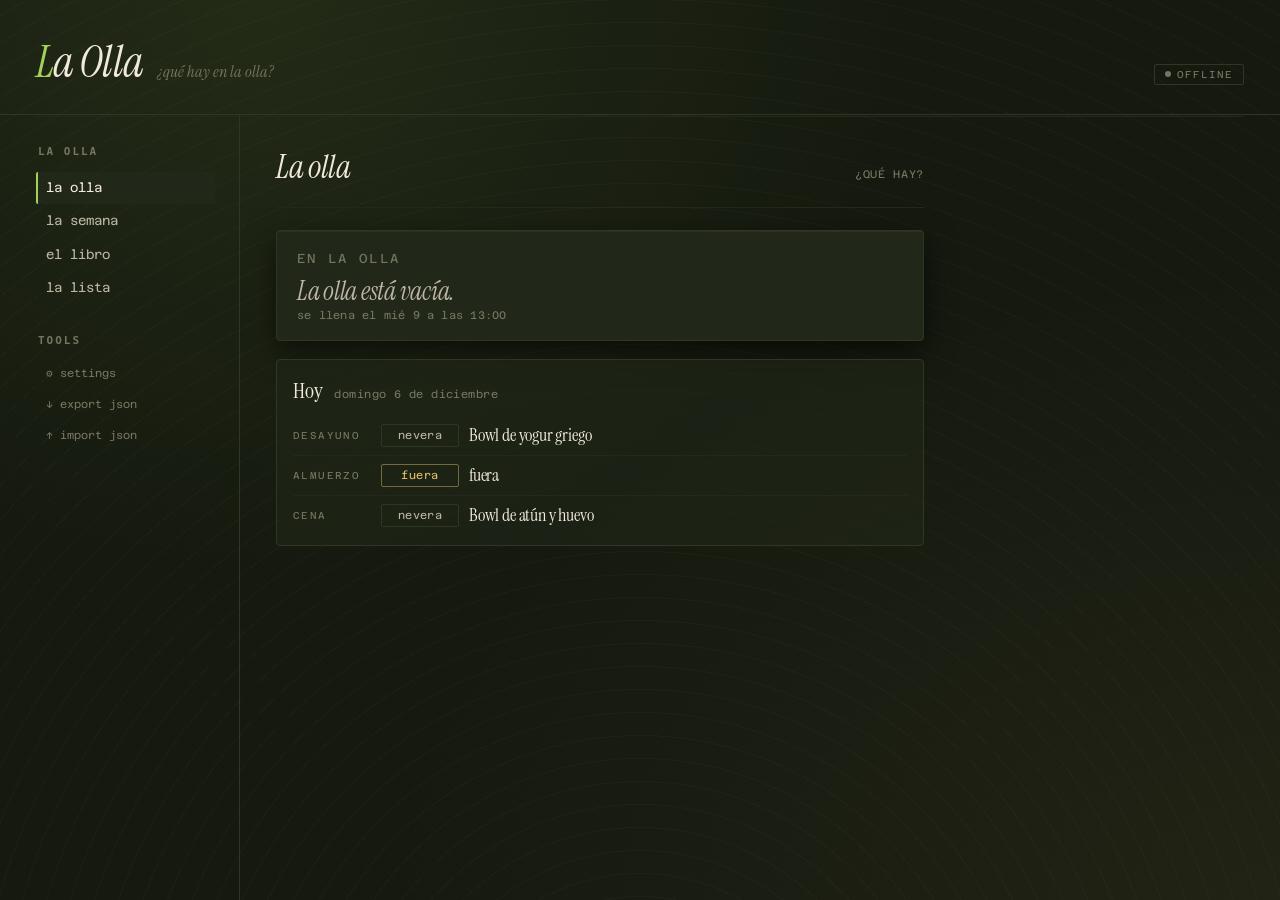
==== index.html @ 40b4846b "Weekends: nothing is open at the Capitol Campus — never a swipe day Leandro confirmed 30-sep; the se" ====
<!DOCTYPE html>
<html lang="en">
<head>
<meta charset="UTF-8">
<meta name="viewport" content="width=device-width, initial-scale=1.0, viewport-fit=cover">
<title>La Olla</title>
<meta name="theme-color" content="#15190f">
<meta name="apple-mobile-web-app-capable" content="yes">
<meta name="mobile-web-app-capable" content="yes">
<meta name="apple-mobile-web-app-status-bar-style" content="black-translucent">
<meta name="apple-mobile-web-app-title" content="Shell">
<link rel="apple-touch-icon" id="apple-touch-icon-link">
<script>
/* ═══════════════ SLOT:APP-CONFIG — the ONLY block a new app must edit to boot ═══════════════
   Extracted from Bitácora (the reference implementation). Per-app identity (name, icon, fonts,
   dominant color) is decided at build time — see README.md. */
window.APP = {
  name: 'La Olla',                     // <title>, manifest, A2HS label
  shortName: 'Olla',
  tagline: '¿qué hay en la olla?',
  description: 'Tomorrow\'s dinner exists before tonight\'s is eaten — the meal-stock organ of the estate.',
  iconLetter: 'O',                     // drawn on the canvas icon
  iconBg: '#15190f', iconFg: '#a3d15c', // enamel black, cilantro green
  STORAGE_KEY: 'olla.v1',              // localStorage key for the whole state object
  GIST_FILENAME: 'olla.json',          // file inside the (dedicated) sync gist
  gistDescription: 'La Olla — meal plan, the pot, the book (his layer only)',
  themeColors: { macchiato: '#15190f', tokyo: '#f4efe3' },   // <meta theme-color> per theme: Esmalte (night) / Loza (day)
};
</script>
<script>
/* Manifest + icon generation (canvas → data-URI → blob manifest). Genericized via APP. */
(function() {
  document.title = APP.name;
  document.querySelector('meta[name="apple-mobile-web-app-title"]').setAttribute('content', APP.name);
  const c = document.createElement('canvas');
  c.width = 180; c.height = 180;
  const ctx = c.getContext('2d');
  ctx.fillStyle = APP.iconBg;
  ctx.fillRect(0, 0, 180, 180);
  ctx.fillStyle = APP.iconFg;
  ctx.font = 'italic 150px Georgia, "Times New Roman", serif';
  ctx.textAlign = 'center';
  ctx.textBaseline = 'middle';
  ctx.fillText(APP.iconLetter, 90, 102);
  const pngUri = c.toDataURL('image/png');
  const ati = document.getElementById('apple-touch-icon-link');
  if (ati) ati.href = pngUri;
  const favicon = document.createElement('link');
  favicon.rel = 'icon'; favicon.type = 'image/png'; favicon.href = pngUri;
  document.head.appendChild(favicon);
  const manifest = {
    name: APP.name, short_name: APP.shortName,
    description: APP.description,
    start_url: window.location.pathname,
    display: 'standalone',
    background_color: APP.iconBg, theme_color: APP.iconBg,
    orientation: 'portrait',
    icons: [{ src: pngUri, sizes: '180x180', type: 'image/png', purpose: 'any' }]
  };
  const blob = new Blob([JSON.stringify(manifest)], { type: 'application/manifest+json' });
  const mlink = document.createElement('link');
  mlink.rel = 'manifest';
  mlink.href = URL.createObjectURL(blob);
  document.head.appendChild(mlink);
})();
</script>
<link rel="preconnect" href="https://fonts.googleapis.com">
<link rel="preconnect" href="https://fonts.gstatic.com" crossorigin>
<!-- SLOT:APP-FONTS — Instrument Serif (the estate's shared voice) + Azeret Mono (minutes, portions, quantities). Not JetBrains (La Forja), not Departure (the city). -->
<link href="https://fonts.googleapis.com/css2?family=Instrument+Serif:ital@0;1&family=Azeret+Mono:wght@400;500;600&display=swap" rel="stylesheet">
<style>
/* ═══ Theme CSS-var system (Bitácora's, verbatim). Default = Macchiato; override via <html data-theme="tokyo">.
   SLOT:APP-THEME — a new app keeps the VARIABLE NAMES and re-skins the values for its own identity. ═══ */
:root, [data-theme="macchiato"] {                                 /* "Esmalte" — the pot at night: enamel black, chalk ink, one cilantro green */
  --bg: #15190f; --bg-elev: #1c2114; --paper: #222819; --paper-hi: #2c3320;
  --ink: #f1eadb; --ink-dim: #bdb6a4; --ink-faint: #75765f;
  --accent: #a3d15c; --accent-soft: #86b53f;
  --line: #2f3724; --line-soft: #232a1b;
  --gold: #e2c26a;
  --shadow: 0 1px 0 rgba(241,234,219,0.04) inset, 0 10px 30px rgba(0,0,0,0.55);
  --c-sage-fg: #a3d15c; --c-sage-bg: rgba(163,209,92,0.12); --c-sage-bd: rgba(163,209,92,0.4);
  --c-dusty-fg: #8fbfd6; --c-dusty-bg: rgba(143,191,214,0.12); --c-dusty-bd: rgba(143,191,214,0.4);
  --danger: #e07a6a;
}
[data-theme="tokyo"] {                                              /* "Loza" — the same pot on a cream counter by day */
  --bg: #f4efe3; --bg-elev: #ece6d6; --paper: #e6dfcd; --paper-hi: #ddd5c0;
  --ink: #1e2414; --ink-dim: #4d5340; --ink-faint: #8a8c78;
  --accent: #4f7f1d; --accent-soft: #6a9c2f;
  --line: #d3cbb6; --line-soft: #e0d9c6;
  --gold: #a8842a;
  --shadow: 0 1px 0 rgba(255,255,255,0.5) inset, 0 8px 24px rgba(60,50,20,0.12);
  --c-sage-fg: #4f7f1d; --c-sage-bg: rgba(79,127,29,0.10); --c-sage-bd: rgba(79,127,29,0.35);
  --c-dusty-fg: #2f6f8c; --c-dusty-bg: rgba(47,111,140,0.10); --c-dusty-bd: rgba(47,111,140,0.35);
  --danger: #b4432f;
}

* { box-sizing: border-box; margin: 0; padding: 0; }
html, body { height: 100%; }

body {
  background: var(--bg); color: var(--ink);
  font-family: 'JetBrains Mono', monospace; font-size: 13px; line-height: 1.55;
  background-image:
    radial-gradient(ellipse at 15% 10%, color-mix(in srgb, var(--accent) 8%, transparent) 0%, transparent 50%),
    radial-gradient(ellipse at 85% 90%, color-mix(in srgb, var(--gold) 5%, transparent) 0%, transparent 55%),
    repeating-linear-gradient(0deg, color-mix(in srgb, var(--ink) 1%, transparent) 0 1px, transparent 1px 3px);
  min-height: 100vh; -webkit-font-smoothing: antialiased;
}

h1, h2, h3, .serif { font-family: 'Instrument Serif', 'Times New Roman', serif; font-weight: 400; letter-spacing: -0.01em; }
.italic { font-style: italic; }
button { font-family: inherit; font-size: inherit; color: inherit; cursor: pointer; background: none; border: none; }
input, textarea, select { font-family: inherit; font-size: inherit; color: inherit; background: none; border: none; outline: none; }
a { color: var(--accent); text-decoration: none; border-bottom: 1px dashed var(--accent-soft); }

.app {
  display: grid; grid-template-columns: 240px 1fr;
  grid-template-rows: auto 1fr;
  grid-template-areas: "topbar topbar" "sidebar content";
  min-height: 100vh; max-width: 1400px; margin: 0 auto;
}

.topbar { grid-area: topbar; display: flex; align-items: baseline; justify-content: space-between; padding: 28px 36px 18px; border-bottom: 1px solid var(--line); position: relative; }
.topbar::after { content:''; position:absolute; left:36px; right:36px; bottom:-3px; height:1px; background: var(--line-soft); }
.brand { display: flex; align-items: baseline; gap: 14px; flex-wrap: wrap; }
.brand h1 { font-size: 44px; font-style: italic; color: var(--ink); letter-spacing: -0.02em; }
.brand h1::first-letter { color: var(--accent); }
.tagline { color: var(--ink-faint); font-style: italic; font-family: 'Instrument Serif', serif; font-size: 16px; }
.actions { display: flex; gap: 10px; align-items: center; }

.sync-pip { display: inline-flex; align-items: center; gap: 6px; font-size: 10px; text-transform: uppercase; letter-spacing: 0.1em; color: var(--ink-faint); padding: 4px 10px; border: 1px solid var(--line); border-radius: 2px; cursor: pointer; transition: border-color 0.15s, color 0.15s; }
.sync-pip:hover { color: var(--ink-dim); border-color: var(--accent-soft); }
.sync-pip .dot { width: 6px; height: 6px; border-radius: 50%; background: var(--ink-faint); transition: background 0.15s; }
.sync-pip.on .dot { background: var(--c-sage-fg); }
.sync-pip.syncing .dot { background: var(--accent); animation: pulse 1s infinite; }
.sync-pip.error .dot { background: var(--danger); }
@keyframes pulse { 0%, 100% { opacity: 1; } 50% { opacity: 0.3; } }

.sidebar { grid-area: sidebar; padding: 28px 24px 28px 36px; border-right: 1px solid var(--line); display: flex; flex-direction: column; gap: 28px; }
.sidebar section { display: flex; flex-direction: column; gap: 6px; }
.sidebar h3 { font-size: 11px; text-transform: uppercase; letter-spacing: 0.18em; color: var(--ink-faint); font-family: 'JetBrains Mono', monospace; font-weight: 600; margin-bottom: 6px; padding-left: 2px; }
.nav-list { list-style: none; display: flex; flex-direction: column; gap: 1px; }
.nav-list li { display: flex; justify-content: space-between; align-items: center; padding: 6px 10px; border-radius: 2px; cursor: pointer; color: var(--ink-dim); transition: background 0.12s, color 0.12s; font-size: 13px; user-select: none; }
.nav-list li:hover { background: var(--paper); color: var(--ink); }
.nav-list li.active { background: var(--paper); color: var(--ink); border-left: 2px solid var(--accent); padding-left: 8px; }
.ghost-btn { color: var(--ink-faint); text-align: left; padding: 6px 10px; border-radius: 2px; font-size: 12px; transition: color 0.12s, background 0.12s; }
.ghost-btn:hover { color: var(--ink); background: var(--paper); }
.tools .ghost-btn { font-size: 11px; }

.content { grid-area: content; padding: 28px 36px 60px; overflow: hidden; }
.content-header { display: flex; justify-content: space-between; align-items: baseline; border-bottom: 1px solid var(--line-soft); padding-bottom: 14px; margin-bottom: 22px; flex-wrap: wrap; gap: 8px; }
.content-header h2 { font-size: 32px; font-style: italic; color: var(--ink); }
.view-meta { font-size: 11px; color: var(--ink-faint); letter-spacing: 0.06em; text-transform: uppercase; font-variant-numeric: tabular-nums; }

.empty-state { text-align: center; padding: 80px 20px; color: var(--ink-faint); }
.empty-state .ornament { font-family: 'Instrument Serif', serif; font-size: 60px; color: var(--accent); opacity: 0.4; margin-bottom: 8px; }
.empty-state h3 { font-family: 'Instrument Serif', serif; font-size: 26px; font-style: italic; color: var(--ink-dim); margin-bottom: 8px; }
.empty-state p { font-size: 12px; max-width: 340px; margin: 0 auto; line-height: 1.6; }

dialog { border: none; padding: 0; background: transparent; color: inherit; max-width: none; max-height: none; }
dialog::backdrop { background: rgba(8, 5, 3, 0.78); backdrop-filter: blur(4px); }
.modal { background: var(--bg-elev); border: 1px solid var(--line); border-radius: 3px; width: min(620px, 92vw); max-height: 88vh; display: flex; flex-direction: column; box-shadow: var(--shadow); animation: modalIn 0.22s cubic-bezier(0.2, 0.8, 0.2, 1); }
.modal.wide { width: min(760px, 94vw); }
@keyframes modalIn { from { opacity: 0; transform: translateY(14px) scale(0.98); } to { opacity: 1; transform: translateY(0) scale(1); } }
.modal header { display: flex; justify-content: space-between; align-items: baseline; padding: 22px 26px 14px; border-bottom: 1px solid var(--line); }
.modal header h2 { font-size: 26px; font-style: italic; }
.modal header p { color: var(--ink-faint); font-size: 11px; text-transform: uppercase; letter-spacing: 0.12em; }
.modal .close { font-size: 22px; color: var(--ink-faint); padding: 0 6px; line-height: 1; }
.modal .close:hover { color: var(--accent); }
.modal-body { padding: 20px 26px; overflow-y: auto; }
.modal footer { display: flex; justify-content: space-between; padding: 16px 26px 22px; border-top: 1px solid var(--line); gap: 12px; flex-wrap: wrap; }

.form-grid { display: grid; grid-template-columns: 1fr 1fr; gap: 14px 18px; }
.form-grid label { display: flex; flex-direction: column; gap: 5px; font-size: 10px; text-transform: uppercase; letter-spacing: 0.14em; color: var(--ink-faint); font-weight: 600; }
.form-grid label.span-2 { grid-column: 1 / -1; }
.form-grid input[type="text"], .form-grid input[type="password"], .form-grid select, .form-grid textarea {
  background: var(--paper); border: 1px solid var(--line); border-radius: 2px; padding: 9px 11px; font-size: 13px; color: var(--ink);
  font-family: 'JetBrains Mono', monospace; letter-spacing: 0; text-transform: none; font-weight: 400;
  transition: border-color 0.12s, background 0.12s;
}
.form-grid input:focus, .form-grid select:focus, .form-grid textarea:focus { border-color: var(--accent); background: var(--paper-hi); }
.form-grid textarea { resize: vertical; min-height: 70px; line-height: 1.5; }
.form-grid select {
  appearance: none;
  background-image: url("data:image/svg+xml;utf8,<svg xmlns='http://www.w3.org/2000/svg' width='10' height='6' viewBox='0 0 10 6'><path d='M1 1l4 4 4-4' stroke='%23b09a7a' fill='none' stroke-width='1.2'/></svg>");
  background-repeat: no-repeat; background-position: right 11px center; padding-right: 28px;
}

.modal footer .submit, .btn-primary { background: var(--accent); color: var(--bg); padding: 9px 22px; border-radius: 2px; font-weight: 600; letter-spacing: 0.02em; transition: filter 0.15s; }
.modal footer .submit:hover, .btn-primary:hover { filter: brightness(1.1); }
.btn-danger { color: var(--danger); padding: 9px 12px; font-size: 11px; text-transform: uppercase; letter-spacing: 0.12em; transition: filter 0.15s; }
.btn-danger:hover { filter: brightness(1.2); }
.btn-secondary { color: var(--ink-dim); padding: 9px 16px; border: 1px solid var(--line); border-radius: 2px; font-size: 12px; transition: color 0.15s, border-color 0.15s; }
.btn-secondary:hover { color: var(--ink); border-color: var(--accent-soft); }

.prompt-modal { background: var(--bg-elev); border: 1px solid var(--line); border-radius: 3px; width: min(460px, 92vw); padding: 24px 26px; box-shadow: var(--shadow); }
.prompt-modal h2 { font-size: 22px; font-style: italic; margin-bottom: 6px; }
.prompt-modal p { color: var(--ink-dim); font-size: 12px; margin-bottom: 16px; line-height: 1.6; }
.prompt-modal input { width: 100%; background: var(--paper); border: 1px solid var(--line); border-radius: 2px; padding: 10px 12px; font-size: 13px; margin-bottom: 16px; }
.prompt-modal input:focus { border-color: var(--accent); }
.prompt-modal .actions { display: flex; justify-content: flex-end; gap: 10px; flex-wrap: wrap; }

.settings-section { background: var(--paper); border: 1px solid var(--line); border-radius: 3px; padding: 16px 18px; margin-bottom: 14px; }
.settings-section h3 { font-family: 'Instrument Serif', serif; font-size: 18px; font-style: italic; color: var(--ink); margin-bottom: 4px; text-transform: none; letter-spacing: 0; }
.settings-section .desc { color: var(--ink-faint); font-size: 11px; line-height: 1.5; margin-bottom: 12px; }
.settings-section textarea { width: 100%; min-height: 120px; background: var(--bg); border: 1px solid var(--line); border-radius: 2px; padding: 10px 12px; font-size: 12px; color: var(--ink-dim); font-family: 'JetBrains Mono', monospace; line-height: 1.5; resize: vertical; }
.settings-section textarea:focus { border-color: var(--accent); color: var(--ink); }
.toggle-row { display: flex; align-items: center; gap: 10px; margin-top: 10px; font-size: 12px; color: var(--ink-dim); cursor: pointer; user-select: none; }
.toggle-row input[type="checkbox"] { appearance: none; width: 32px; height: 18px; background: var(--bg); border: 1px solid var(--line); border-radius: 10px; position: relative; cursor: pointer; transition: background 0.15s, border-color 0.15s; }
.toggle-row input[type="checkbox"]::before { content: ''; position: absolute; top: 1px; left: 1px; width: 14px; height: 14px; background: var(--ink-faint); border-radius: 50%; transition: left 0.15s, background 0.15s; }
.toggle-row input[type="checkbox"]:checked { background: var(--c-sage-bg); border-color: var(--c-sage-bd); }
.toggle-row input[type="checkbox"]:checked::before { left: 15px; background: var(--c-sage-fg); }

.theme-toggle { display: grid; grid-template-columns: 1fr 1fr; gap: 10px; }
.theme-toggle button {
  display: flex; flex-direction: column; align-items: flex-start; gap: 8px;
  padding: 14px 16px; background: var(--bg); border: 1px solid var(--line); border-radius: 4px;
  cursor: pointer; transition: border-color 0.15s, background 0.15s, transform 0.08s;
  text-align: left;
}
.theme-toggle button:hover { border-color: var(--accent-soft); }
.theme-toggle button:active { transform: scale(0.98); }
.theme-toggle button.active { border-color: var(--accent); background: var(--paper); box-shadow: 0 0 0 1px var(--accent) inset; }
.theme-toggle .swatches { display: flex; gap: 4px; }
.theme-toggle .sw { width: 18px; height: 18px; border-radius: 50%; border: 1px solid rgba(255,255,255,0.08); }
.theme-toggle .label { font-family: 'Instrument Serif', serif; font-style: italic; font-size: 17px; color: var(--ink); }
.theme-toggle .sub { font-size: 10px; color: var(--ink-faint); text-transform: uppercase; letter-spacing: 0.12em; }
@media (max-width: 880px) { .theme-toggle { grid-template-columns: 1fr; } }

.sync-status { display: flex; align-items: center; gap: 8px; font-size: 11px; color: var(--ink-faint); margin-top: 10px; text-transform: uppercase; letter-spacing: 0.08em; }
.sync-status.ok { color: var(--c-sage-fg); }
.sync-status.err { color: var(--danger); }

.claude-panel { position: fixed; bottom: 24px; right: 24px; width: 380px; max-height: 60vh; background: var(--bg-elev); border: 1px solid var(--c-dusty-bd); border-radius: 3px; box-shadow: var(--shadow); display: flex; flex-direction: column; z-index: 900; animation: claudeIn 0.4s cubic-bezier(0.2, 0.8, 0.2, 1); }
.claude-panel.hidden { display: none; }
@keyframes claudeIn { from { opacity: 0; transform: translateX(20px); } to { opacity: 1; transform: translateX(0); } }
.claude-panel header { display: flex; align-items: center; gap: 10px; padding: 12px 16px; border-bottom: 1px solid var(--line); }
.claude-panel .badge { color: var(--c-dusty-fg); font-size: 10px; text-transform: uppercase; letter-spacing: 0.18em; font-weight: 600; }
.claude-panel .panel-title { flex: 1; font-family: 'Instrument Serif', serif; font-style: italic; color: var(--ink); font-size: 16px; white-space: nowrap; overflow: hidden; text-overflow: ellipsis; }
.claude-panel .panel-close { color: var(--ink-faint); font-size: 18px; line-height: 1; padding: 0 4px; }
.claude-panel .panel-close:hover { color: var(--accent); }
.claude-panel .panel-body { padding: 14px 16px; font-size: 13px; line-height: 1.6; color: var(--ink); overflow-y: auto; white-space: pre-wrap; }
.claude-panel .panel-body.thinking { color: var(--ink-faint); font-style: italic; display: flex; align-items: center; gap: 8px; }
.claude-panel .panel-body.thinking::before { content: '✦'; color: var(--c-dusty-fg); animation: pulse 1.2s infinite; font-style: normal; }
.claude-panel.error .panel-body { color: var(--danger); font-size: 12px; }
.claude-panel .panel-foot { padding: 8px 16px 12px; font-size: 10px; color: var(--ink-faint); text-transform: uppercase; letter-spacing: 0.1em; display: flex; justify-content: space-between; align-items: center; border-top: 1px solid var(--line-soft); }

.toast { position: fixed; bottom: 24px; left: 50%; transform: translateX(-50%); background: var(--paper-hi); border: 1px solid var(--accent-soft); color: var(--ink); padding: 10px 18px; font-size: 12px; border-radius: 2px; box-shadow: var(--shadow); opacity: 0; pointer-events: none; transition: opacity 0.2s, transform 0.2s; z-index: 1000; max-width: 80vw; }
.toast.show { opacity: 1; transform: translateX(-50%) translateY(-4px); }
.toast.err { border-color: var(--danger); }

/* ── mobile: native iOS-style structure (verbatim from Bitácora minus domain widgets) ── */
.bottom-tabs, .fab, .sheet-backdrop { display: none; }

@media (max-width: 880px) {
  .app { grid-template-columns: 1fr; grid-template-areas: "topbar" "content"; }
  .topbar {
    position: sticky; top: 0; z-index: 100;
    background: var(--bg);
    padding: 12px 16px 10px;
    border-bottom: 1px solid var(--line);
    flex-wrap: nowrap; gap: 8px;
  }
  .topbar::after { display: none; }
  .brand { gap: 10px; }
  .brand h1 { font-size: 28px; }
  .tagline { display: none; }
  .actions { gap: 6px; flex-wrap: nowrap; }
  .sync-pip { padding: 4px 8px; font-size: 9px; }
  .sync-pip .dot { width: 5px; height: 5px; }

  .content { padding: 16px 16px 100px; }
  .content-header h2 { font-size: 24px; }
  .form-grid { grid-template-columns: 1fr; }

  .sidebar {
    display: none;
    position: fixed; top: auto; left: 0; right: 0; bottom: 0;
    grid-area: unset;
    background: var(--bg-elev);
    border: 1px solid var(--line); border-bottom: none;
    border-radius: 16px 16px 0 0;
    padding: 14px 18px calc(20px + env(safe-area-inset-bottom));
    max-height: 78vh; overflow-y: auto;
    z-index: 850;
    flex-direction: column; gap: 22px;
    box-shadow: 0 -10px 30px rgba(0,0,0,0.5);
  }
  .sidebar.show-as-sheet {
    display: flex;
    animation: sheetIn 0.28s cubic-bezier(0.2, 0.8, 0.2, 1);
  }
  .sidebar.show-as-sheet::before {
    content: ''; display: block;
    width: 36px; height: 4px;
    background: var(--ink-faint); opacity: 0.4;
    border-radius: 2px;
    margin: 2px auto 8px;
  }

  .sheet-backdrop {
    display: none;
    position: fixed; inset: 0;
    background: rgba(0,0,0,0.55); backdrop-filter: blur(2px);
    z-index: 840;
  }
  .sheet-backdrop.show { display: block; animation: fadeIn 0.18s; }
  @keyframes fadeIn { from { opacity: 0; } to { opacity: 1; } }
  @keyframes sheetIn { from { transform: translateY(100%); } to { transform: translateY(0); } }

  .bottom-tabs {
    display: flex;
    position: fixed; left: 0; right: 0; bottom: 0;
    background: var(--bg-elev);
    border-top: 1px solid var(--line);
    padding: 6px 6px calc(6px + env(safe-area-inset-bottom));
    z-index: 800;
    justify-content: space-around;
  }
  .bottom-tabs .tab {
    display: flex; flex-direction: column; align-items: center; gap: 3px;
    padding: 8px 12px; flex: 1;
    color: var(--ink-faint);
    font-size: 9px; text-transform: uppercase; letter-spacing: 0.1em;
    transition: color 0.14s, transform 0.08s;
    border-radius: 6px;
  }
  .bottom-tabs .tab .icon { font-size: 18px; line-height: 1; font-family: 'Instrument Serif', serif; font-style: italic; }
  .bottom-tabs .tab.active { color: var(--accent); }
  .bottom-tabs .tab:active { transform: scale(0.94); background: var(--paper); }

  .fab {
    display: flex; align-items: center; justify-content: center;
    position: fixed; right: 18px;
    bottom: calc(76px + env(safe-area-inset-bottom));
    width: 56px; height: 56px;
    background: var(--accent); color: var(--bg);
    border-radius: 50%;
    font-size: 30px; font-weight: 300; line-height: 1;
    box-shadow: 0 6px 20px color-mix(in srgb, var(--accent) 40%, transparent), 0 0 0 1px color-mix(in srgb, var(--accent) 20%, transparent);
    z-index: 850;
    transition: transform 0.1s, box-shadow 0.18s;
  }
  .fab:active { transform: scale(0.93); }

  dialog {
    margin: 0 !important;
    width: 100% !important; height: 100% !important;
    max-width: 100% !important; max-height: 100% !important;
    align-items: flex-end !important;
    background: transparent;
  }
  .modal {
    width: 100% !important;
    max-height: 92vh !important;
    border-radius: 16px 16px 0 0 !important;
    margin-bottom: 0; margin-top: auto;
    padding-bottom: env(safe-area-inset-bottom);
    animation: sheetIn 0.3s cubic-bezier(0.2, 0.8, 0.2, 1) !important;
  }
  .modal::before {
    content: ''; display: block;
    width: 36px; height: 4px;
    background: var(--ink-faint); opacity: 0.4;
    border-radius: 2px;
    margin: 8px auto 0;
  }
  .modal header { padding: 14px 20px 12px; }
  .modal header h2 { font-size: 22px; }
  .modal-body { padding: 16px 20px; }
  .modal footer { padding: 12px 20px 20px; }
  .prompt-modal { width: 92%; max-width: 460px; margin: auto; border-radius: 12px; padding: 22px; animation: modalIn 0.2s; }

  .claude-panel {
    width: calc(100vw - 24px);
    right: 12px; left: 12px;
    bottom: calc(86px + env(safe-area-inset-bottom));
  }
  .toast { bottom: calc(80px + env(safe-area-inset-bottom)); }
}

/* iOS standalone safe-area handling — kicks in only when launched from home screen */
@supports (padding: max(0px)) {
  body { padding-top: env(safe-area-inset-top); padding-left: env(safe-area-inset-left); padding-right: env(safe-area-inset-right); }
  @media (display-mode: standalone), (-webkit-mobile-web-app-capable: yes) {
    body { background: var(--bg); }
    .topbar { padding-top: max(28px, calc(env(safe-area-inset-top) + 16px)); }
    .content { padding-bottom: max(60px, calc(env(safe-area-inset-bottom) + 32px)); }
    .claude-panel { bottom: max(24px, calc(env(safe-area-inset-bottom) + 16px)); }
    .toast { bottom: max(24px, calc(env(safe-area-inset-bottom) + 16px)); }
  }
}

::selection { background: var(--accent-soft); color: var(--ink); }
::-webkit-scrollbar { width: 10px; height: 10px; }
::-webkit-scrollbar-track { background: var(--bg); }
::-webkit-scrollbar-thumb { background: var(--paper-hi); border-radius: 0; }
::-webkit-scrollbar-thumb:hover { background: var(--line); }

/* ═══ SLOT:APP-CSS — La Olla ═══
   Enamel and chalk: an enamel pot at night (Esmalte) or on a cream counter by day (Loza). One green in the
   estate — cilantro / ají verde — and it means "alive": a live pot, a hand-set row, the thing to do next.
   Instrument Serif speaks; Azeret Mono counts (minutes, portions, quantities, hours). Nothing else is loud. */
body { font-family: 'Azeret Mono', ui-monospace, monospace; font-size: 13px; }
body {
  background-image:
    radial-gradient(ellipse at 20% 0%, color-mix(in srgb, var(--accent) 10%, transparent) 0%, transparent 45%),
    radial-gradient(ellipse at 100% 100%, color-mix(in srgb, var(--gold) 6%, transparent) 0%, transparent 50%),
    repeating-radial-gradient(circle at 50% 120%, transparent 0 22px, color-mix(in srgb, var(--ink) 2.5%, transparent) 22px 23px);   /* enamel rings: the bottom of a pot */
}
.mono { font-family: 'Azeret Mono', ui-monospace, monospace; }
.meta { color: var(--ink-faint); font-size: 11px; letter-spacing: 0.02em; }
.content { max-width: 720px; }
.fab { display: none !important; }                       /* v1 has no primary gesture; the tap on a row is the gesture */
.nav-list li[data-view] { cursor: pointer; }

/* ── the pot ── */
.olla-card { position: relative; background: var(--paper); border: 1px solid var(--line); border-radius: 4px; padding: 18px 20px 16px; margin-bottom: 18px; overflow: hidden; box-shadow: var(--shadow); animation: rise .6s cubic-bezier(.2,.7,.2,1) both; }
.olla-card h3 { font-size: 13px; letter-spacing: 0.18em; text-transform: uppercase; color: var(--ink-faint); font-family: 'Azeret Mono', monospace; margin-bottom: 8px; }
.olla-card .big { font-size: 26px; line-height: 1.15; color: var(--ink); }
.olla-card.empty .big { color: var(--ink-dim); font-style: italic; }
.olla-card.live { border-color: color-mix(in srgb, var(--accent) 45%, var(--line)); }
.olla-card.live::before { content: ''; position: absolute; inset: 0 0 auto 0; height: 2px; background: linear-gradient(90deg, transparent, var(--accent), transparent); opacity: .8; }
.batch { display: flex; flex-direction: column; gap: 2px; padding: 6px 0; }
.batch + .batch { border-top: 1px dashed var(--line); }
.steam { position: absolute; right: 22px; top: 8px; width: 60px; height: 40px; pointer-events: none; }
.steam i { position: absolute; bottom: 0; width: 2px; height: 26px; border-radius: 2px; background: linear-gradient(180deg, transparent, color-mix(in srgb, var(--ink) 55%, transparent)); opacity: 0; transform-origin: bottom; animation: steam 3.2s ease-out infinite; }
.steam i:nth-child(1) { left: 14px; animation-delay: .2s; }
.steam i:nth-child(2) { left: 30px; animation-delay: 1.1s; height: 32px; }
.steam i:nth-child(3) { left: 46px; animation-delay: 2s; height: 22px; }
@keyframes steam { 0% { opacity: 0; transform: translateY(6px) scaleY(.4) rotate(0); } 25% { opacity: .55; } 100% { opacity: 0; transform: translateY(-22px) scaleY(1.2) rotate(6deg); } }
@media (prefers-reduced-motion: reduce) { .steam i, .olla-card, .day-card, .meal-row { animation: none !important; } }

/* ── today / a day ── */
.hoy, .day-card { border: 1px solid var(--line); border-radius: 4px; padding: 14px 16px 10px; margin-bottom: 14px; background: color-mix(in srgb, var(--paper) 55%, transparent); animation: rise .55s cubic-bezier(.2,.7,.2,1) both; animation-delay: calc(80ms + var(--i, 0) * 60ms); }
.hoy h3, .day-card h3 { font-size: 22px; display: flex; align-items: baseline; gap: 12px; margin-bottom: 8px; color: var(--ink); }
.hoy h3 .date { font-size: 11px; color: var(--ink-faint); letter-spacing: .04em; }
.tag { font-size: 10px; letter-spacing: .14em; text-transform: uppercase; color: var(--accent); border: 1px solid color-mix(in srgb, var(--accent) 50%, transparent); border-radius: 2px; padding: 1px 6px; }
.meal-row { display: grid; grid-template-columns: 78px 78px 1fr auto; align-items: center; gap: 10px; padding: 8px 0; border-top: 1px solid var(--line-soft); }
.meal-row:first-of-type { border-top: 0; }
.meal-row .slot { font-size: 10px; letter-spacing: .14em; text-transform: uppercase; color: var(--ink-faint); }
.meal-row .kind { font-family: 'Azeret Mono', monospace; font-size: 11px; letter-spacing: .04em; padding: 4px 8px; border-radius: 2px; border: 1px solid var(--line); color: var(--ink-dim); text-align: center; transition: border-color .15s, color .15s, background .15s; }
.meal-row .kind:hover { border-color: var(--accent-soft); color: var(--ink); }
.meal-row .kind.k-swipe { color: var(--c-dusty-fg); border-color: var(--c-dusty-bd); background: var(--c-dusty-bg); }
.meal-row .kind.k-cook { color: var(--bg); background: var(--accent); border-color: var(--accent); }
.meal-row .kind.k-leftover { color: var(--c-sage-fg); border-color: var(--c-sage-bd); background: var(--c-sage-bg); }
.meal-row .kind.k-home { color: var(--ink-dim); }
.meal-row .kind.k-out { color: var(--gold); border-color: color-mix(in srgb, var(--gold) 45%, transparent); }
.meal-row .label { font-size: 18px; line-height: 1.2; color: var(--ink); text-align: left; padding: 0; }
button.label:hover { color: var(--accent); }
.meal-row.hand .slot::after { content: ' ·'; color: var(--accent); }
.meal-row.past { opacity: .5; }
.meal-row .note { font-size: 10px; color: var(--danger); letter-spacing: .08em; text-transform: uppercase; }
.cook-row { display: grid; grid-template-columns: 78px 1fr auto auto; align-items: center; gap: 10px; padding: 9px 0 6px; margin-top: 4px; border-top: 1px solid color-mix(in srgb, var(--accent) 35%, var(--line)); }
.cook-row .at { color: var(--accent); font-size: 14px; }
.cook-row .label { font-size: 17px; color: var(--ink); text-align: left; padding: 0; }
.cook-row .ghost { color: var(--ink-faint); font-size: 15px; padding: 2px 6px; }
.cook-row .ghost:hover { color: var(--accent); }
.feed { font-size: 11px; color: var(--ink-faint); padding: 8px 0 4px; border-top: 1px dashed var(--line-soft); margin-top: 4px; }
.feed .serif { font-size: 15px; color: var(--ink-dim); }
.week-meta { color: var(--ink-faint); font-size: 11px; letter-spacing: .04em; margin-bottom: 12px; }
.refusals { border: 1px solid color-mix(in srgb, var(--danger) 45%, var(--line)); border-radius: 4px; padding: 12px 16px; margin-top: 8px; font-size: 11px; color: var(--danger); }
.refusals h3 { font-size: 18px; margin-bottom: 4px; }

/* ── the book ── */
.lead { font-size: 18px; color: var(--ink-dim); font-style: italic; margin-bottom: 18px; }
.rung { border-top: 1px solid var(--line); padding: 12px 0 6px; }
.rung h3 { font-size: 20px; display: flex; align-items: baseline; gap: 10px; margin-bottom: 4px; }
.rung.here h3 { color: var(--accent); }
.rung.far { opacity: .45; }
.recipe-line { display: flex; width: 100%; justify-content: space-between; align-items: baseline; gap: 12px; padding: 7px 8px; border-radius: 2px; text-align: left; }
.recipe-line:hover { background: var(--paper); }
.recipe-line .serif { font-size: 18px; color: var(--ink); }

/* ── the list ── */
.list { list-style: none; }
.list li label { display: grid; grid-template-columns: 18px 1fr auto; grid-template-areas: "c n q" "c f f"; column-gap: 12px; align-items: baseline; padding: 8px 4px; border-top: 1px solid var(--line-soft); cursor: pointer; }
.list li input { grid-area: c; accent-color: var(--accent); }
.list li .serif { grid-area: n; font-size: 18px; color: var(--ink); }
.list li .meta { grid-area: q; }
.list li .for { grid-area: f; font-size: 10px; color: var(--ink-faint); }
.list li.done .serif { text-decoration: line-through; color: var(--ink-faint); }

/* ── the recipe sheet ── */
#recipe-modal .modal { width: min(560px, 94vw); }
#recipe-body h2 { font-size: 30px; font-style: italic; margin-bottom: 4px; }
#recipe-body h4 { font-size: 12px; letter-spacing: .16em; text-transform: uppercase; color: var(--ink-faint); font-family: 'Azeret Mono', monospace; margin: 16px 0 6px; }
.ings { list-style: none; } .ings li { padding: 3px 0; font-size: 14px; font-family: 'Instrument Serif', serif; } .ings .mono { color: var(--accent); font-size: 12px; margin-right: 6px; }
.steps { padding-left: 20px; } .steps li { padding: 4px 0; font-size: 15px; line-height: 1.5; font-family: 'Instrument Serif', serif; color: var(--ink); }
.steps li::marker { color: var(--accent); font-family: 'Azeret Mono', monospace; font-size: 11px; }

/* ── settings: la cocina ── */
.dows { display: flex; flex-wrap: wrap; gap: 6px; margin-top: 4px; }
.dow { display: inline-flex; align-items: center; gap: 5px; font-size: 11px; text-transform: none; letter-spacing: 0; color: var(--ink-dim); padding: 4px 8px; border: 1px solid var(--line); border-radius: 2px; }
.dow input { accent-color: var(--accent); }
.wins { display: grid; grid-template-columns: 1fr 1fr; gap: 6px 10px; margin-top: 4px; }
.win { display: grid; grid-template-columns: 34px 1fr; align-items: center; gap: 6px; }
.win input { background: var(--bg); border: 1px solid var(--line); border-radius: 2px; padding: 6px 8px; font-size: 12px; }
#kitchen-settings textarea { min-height: 70px; }

@keyframes rise { from { opacity: 0; transform: translateY(8px); } to { opacity: 1; transform: none; } }
@media (max-width: 880px) {
  .content { padding: 18px 16px 90px; }
  .meal-row { grid-template-columns: 64px 70px 1fr; }
  .meal-row .note { grid-column: 2 / -1; }
  .cook-row { grid-template-columns: 64px 1fr auto; }
  .cook-row .meta { grid-column: 2; }
  .wins { grid-template-columns: 1fr; }
  .olla-card .big { font-size: 23px; }
}

</style>
</head>
<body>

<div class="app">
  <header class="topbar">
    <div class="brand">
      <h1 id="brand-name">Shell</h1>
      <span class="tagline" id="brand-tagline"></span>
    </div>
    <div class="actions">
      <!-- SLOT:TOPBAR-ACTIONS — app buttons (search, +entry, …) go here -->
      <button class="sync-pip" id="sync-pip" title="cloud sync — click for settings"><span class="dot"></span><span id="sync-pip-label">offline</span></button>
    </div>
  </header>

  <aside class="sidebar">
    <!-- SLOT:NAV — La Olla's four views -->
    <section>
      <h3>La Olla</h3>
      <ul class="nav-list">
        <li data-view="olla" class="active"><span>la olla</span></li>
        <li data-view="semana"><span>la semana</span></li>
        <li data-view="libro"><span>el libro</span></li>
        <li data-view="lista"><span>la lista</span></li>
      </ul>
    </section>
    <section class="tools">
      <h3>Tools</h3>
      <button class="ghost-btn" id="settings-btn">⚙ settings</button>
      <button class="ghost-btn" id="export-btn">↓ export json</button>
      <button class="ghost-btn" id="import-btn">↑ import json</button>
    </section>
  </aside>

  <main class="content">
    <!-- SLOT:APP-UI — the app's main view replaces everything inside <main> -->
    <div class="content-header">
      <h2 id="current-view">La olla</h2>
      <div class="view-meta" id="view-meta">¿qué hay?</div>
    </div>
    <div id="app-root">

    </div>
  </main>
</div>

<dialog id="settings-modal">
  <div class="modal wide">
    <header><div><h2>Settings</h2><p>House rules, Claude integration, cloud sync.</p></div><button type="button" class="close" data-close="settings">×</button></header>
    <div class="modal-body">
      <div class="settings-section">
        <h3>La cocina</h3>
        <div class="desc">Lo que la semana sabe de tu vida: el comedor, las ventanas para cocinar, el gym, lo que hay en la cocina. Se pregunta, nunca se adivina.</div>
        <div id="kitchen-settings"></div>
      </div>
      <div class="settings-section">
        <h3>Theme</h3>
        <div class="desc">La misma olla de noche o de día.</div>
        <div class="theme-toggle">
          <button type="button" data-theme-pick="macchiato">
            <span class="swatches"><span class="sw" style="background:#15190f"></span><span class="sw" style="background:#a3d15c"></span><span class="sw" style="background:#f1eadb"></span></span>
            <span class="label">Esmalte</span>
            <span class="sub">de noche · negro esmaltado</span>
          </button>
          <button type="button" data-theme-pick="tokyo">
            <span class="swatches"><span class="sw" style="background:#f4efe3"></span><span class="sw" style="background:#4f7f1d"></span><span class="sw" style="background:#1e2414"></span></span>
            <span class="label">Loza</span>
            <span class="sub">de día · loza crema</span>
          </button>
        </div>
      </div>
      <div class="settings-section">
        <h3>House rules for Claude</h3>
        <div class="desc">Pre-written guidance Claude sees whenever the app talks to it.</div>
        <textarea id="claude-rules"></textarea>
      </div>
      <div class="settings-section">
        <h3>Claude</h3>
        <div class="desc">Paste your Anthropic API key — it stays in this browser's localStorage and is <strong>never synced</strong>. Get one at <a href="https://console.anthropic.com/settings/keys" target="_blank" rel="noopener">console.anthropic.com/settings/keys</a>.</div>
        <div class="form-grid">
          <label class="span-2">Anthropic API key<input type="password" id="claude-api-key" placeholder="sk-ant-..." autocomplete="off"></label>
          <label>Model
            <!-- Options are BUILT from CLAUDE_MODELS, never hand-written here — see populateClaudeModelSelect(). -->
            <select id="claude-model"></select>
          </label>
          <label>Billing
            <select id="claude-mode">
              <option value="auto">Auto — Max plan, key as backup</option>
              <option value="sub">Max plan only</option>
              <option value="api">API key only</option>
            </select>
          </label>
          <label>&nbsp;
            <div style="display:flex;gap:8px;flex-wrap:wrap;align-items:center">
              <button class="btn-primary" id="claude-save-btn" type="button">Save</button>
              <button class="btn-danger" id="claude-disable-btn" type="button">Forget key</button>
            </div>
          </label>
        </div>
        <div class="sync-status" id="claude-status">disabled</div>
      </div>
      <div class="settings-section">
        <h3>Cloud sync (GitHub Gist)</h3>
        <div class="desc">Your data lives in a private gist on your GitHub account. Last-write-wins between devices. Each app gets its OWN gist.</div>
        <p style="margin:6px 0 12px;font-size:12px;color:var(--ink-dim);line-height:1.6">
          <strong style="color:var(--ink)">Step 1.</strong> <a href="https://github.com/settings/tokens/new?scopes=gist&description=App%20sync" target="_blank" rel="noopener">Open GitHub token page (pre-configured)</a>. Click <em>Generate token</em>, copy the <code style="color:var(--gold)">ghp_…</code> string.<br>
          <strong style="color:var(--ink)">Step 2.</strong> Paste below. Leave Gist ID blank on first device — click "Enable & sync" to create.<br>
          <strong style="color:var(--ink)">Step 3.</strong> On other devices, paste the same token + the gist ID shown after step 2.
        </p>
        <div id="sync-config-blurb"></div>
        <div class="form-grid">
          <label class="span-2">GitHub personal access token<input type="password" id="sync-pat" placeholder="ghp_..." autocomplete="off"></label>
          <label>Gist ID <span style="font-weight:400;text-transform:none;letter-spacing:0;color:var(--ink-faint)">— blank to create new</span><input type="text" id="sync-gist-id" placeholder="optional" autocomplete="off"></label>
          <label>&nbsp;
            <div style="display:flex;gap:8px;flex-wrap:wrap">
              <button class="btn-primary" id="sync-enable-btn" type="button">Enable & sync</button>
              <button class="btn-secondary" id="sync-now-btn" type="button">Sync now</button>
              <button class="btn-danger" id="sync-disable-btn" type="button">Forget credentials</button>
            </div>
          </label>
        </div>
        <div class="sync-status" id="sync-status">disabled</div>
      </div>
    </div>
    <footer><span style="color:var(--ink-faint);font-size:11px">changes save automatically</span><button class="submit" data-close="settings">done</button></footer>
  </div>
</dialog>

<dialog id="prompt-modal">
  <div class="prompt-modal">
    <h2 id="prompt-title"></h2>
    <p id="prompt-message"></p>
    <input type="text" id="prompt-input" autocomplete="off">
    <div class="actions">
      <button type="button" class="btn-secondary" data-close="prompt">cancel</button>
      <button type="button" class="btn-primary" id="prompt-ok">save</button>
    </div>
  </div>
</dialog>

<dialog id="recipe-modal">
  <div class="modal">
    <header><div><p>El libro</p></div><button type="button" class="close" id="recipe-close">×</button></header>
    <div class="modal-body" id="recipe-body"></div>
  </div>
</dialog>

<aside class="claude-panel hidden" id="claude-panel">
  <header>
    <span class="badge">✦ claude</span>
    <span class="panel-title" id="claude-panel-title"></span>
    <button class="panel-close" id="claude-panel-close">×</button>
  </header>
  <div class="panel-body" id="claude-panel-body"></div>
  <div class="panel-foot" id="claude-panel-foot"></div>
</aside>

<input type="file" id="import-file" accept=".json,application/json" hidden>

<!-- Mobile UI: bottom tab bar + FAB + sheet backdrop (CSS hides these on desktop).
     SLOT:MOBILE-TABS — add app tabs; 'menu' opens the sidebar as a sheet. -->
<div class="sheet-backdrop" id="sheet-backdrop"></div>
<button class="fab" id="fab-primary" aria-label="Primary action" title="Primary action">＋</button>
<nav class="bottom-tabs" id="bottom-tabs">
  <button class="tab active" data-tab="home" data-view="olla"><span class="icon" id="tab-home-icon">O</span><span>Olla</span></button>
  <button class="tab" data-tab="semana" data-view="semana"><span class="icon">7</span><span>Semana</span></button>
  <button class="tab" data-tab="libro" data-view="libro"><span class="icon">❦</span><span>Libro</span></button>
  <button class="tab" data-tab="lista" data-view="lista"><span class="icon">✓</span><span>Lista</span></button>
  <button class="tab" data-tab="settings"><span class="icon">⚙</span><span>Ajustes</span></button>
</nav>

<div class="toast" id="toast"></div>

<script>
'use strict';

/* ═══ SLOT:APP-LOGIC — everything below is shell plumbing (extracted from Bitácora) plus
   clearly-marked app hooks. A new app implements the app* functions and builds its UI. ═══ */

/* ── LA CAJA NEGRA — estate flight-recorder emitter (plumbing; no slot — ports verbatim).
   losLog/losWarn/losErr(evt,data) batch-POST to the Mac helper's /log ring; off-Mac (phone
   PWA) the fetch fails silently. src derives from APP.shortName, so a ported app reports as
   itself with zero edits. Never throws. See leandro-os-prototype/HANDOFF.md § LA CAJA NEGRA. ── */
(() => {
  const SRC = (window.APP && APP.shortName ? APP.shortName : 'app').toLowerCase();
  const SINK = 'http://127.0.0.1:17654/log';
  let buf = [], timer = null, lastKey = null, lastE = null;
  const flush = () => { timer = null; if (!buf.length) return; const b = buf; buf = []; lastKey = lastE = null;
    try { fetch(SINK, { method: 'POST', body: JSON.stringify({ src: SRC, entries: b }), keepalive: true }).catch(() => {}); } catch (e) {} };
  const push = (lvl, evt, data) => { try {
    const e = { ts: Date.now(), lvl, evt: String(evt).slice(0, 80) }; let ds = '';
    if (data != null) { try { ds = JSON.stringify(data) || ''; e.data = ds.length > 600 ? ds.slice(0, 600) + '…' : data; } catch (_) { e.data = String(data).slice(0, 600); } }
    const key = lvl + '|' + e.evt + '|' + ds;
    if (key === lastKey && lastE) { lastE.n = (lastE.n || 1) + 1; return; }   // repeat-suppress: a hot error → 1 line + a count
    if (buf.length >= 200) return;
    buf.push(e); lastKey = key; lastE = e;
    if (!timer) timer = setTimeout(flush, 8000);
  } catch (_) {} };
  window.addEventListener('error', ev => push('error', 'js.error', { msg: String(ev.message || '').slice(0, 200), at: String(ev.filename || '').split('/').pop() + ':' + (ev.lineno || 0) }));
  window.addEventListener('unhandledrejection', ev => { const r = ev && ev.reason; push('error', 'js.rejection', { msg: String((r && (r.message || r)) || '').slice(0, 200) }); });
  window.addEventListener('pagehide', () => flush());
  window.losLog = (e, d) => push('info', e, d); window.losWarn = (e, d) => push('warn', e, d); window.losErr = (e, d) => push('error', e, d);
})();

const STORAGE_KEY = APP.STORAGE_KEY;
const GIST_FILENAME = APP.GIST_FILENAME;
const DEFAULT_CLAUDE_RULES = 'Eres el cocinero de la casa, no un nutricionista. Nada de calorías ni macros. Propones platos del libro, al peldaño actual o uno más; el código decide qué día cocina.';   // the coach is step 4; unused in v1

document.getElementById('brand-name').textContent = APP.name;
document.getElementById('brand-tagline').textContent = APP.tagline;
document.getElementById('tab-home-icon').textContent = APP.iconLetter;

/* ═══ OLLA-ENGINE-BEGIN ═══ pure, no DOM, no clock of its own: every function takes `today` (YYYY-MM-DD).
   test-olla.js extracts this block by its two markers and runs it in node, so nothing in here may touch
   `document`, `state`, `localStorage` or `Date.now()`. The UI below is the only caller in the browser.
   Kinds: swipe (a meal-plan exchange at the hall) · cook (tonight's pot, made in a cook window) ·
   leftover (a serving of a live pot) · home (a fridge default, no cooking, a rung-1 assembly recipe) ·
   out (eating out / ordering). Dinner is NEVER a swipe: the hall's last station closes at 6pm. */
const OLLA = (function () {
  const SLOTS = ['bf', 'lunch', 'dinner'];
  const KINDS = ['swipe', 'leftover', 'cook', 'home', 'out'];
  const p2 = n => (n < 10 ? '0' : '') + n;
  function ymd(d) { return d.getFullYear() + '-' + p2(d.getMonth() + 1) + '-' + p2(d.getDate()); }
  function parse(s) { const m = /^(\d{4})-(\d{2})-(\d{2})$/.exec(String(s)); if (!m) return null; return new Date(+m[1], +m[2] - 1, +m[3], 12); }   // noon anchor: a setDate walk can't be shifted a day by DST
  function addDays(s, n) { const d = parse(s); d.setDate(d.getDate() + n); return ymd(d); }
  function dow(s) { return parse(s).getDay(); }
  function diffDays(a, b) { return Math.round((parse(b) - parse(a)) / 86400000); }
  function weekStart(s) { return addDays(s, -dow(s)); }                 // Sunday — the swipe allotment runs Sun–Sat
  function isoWeek(s) { const d = parse(s); const t = new Date(Date.UTC(d.getFullYear(), d.getMonth(), d.getDate())); const dn = t.getUTCDay() || 7; t.setUTCDate(t.getUTCDate() + 4 - dn); const y0 = new Date(Date.UTC(t.getUTCFullYear(), 0, 1)); return t.getUTCFullYear() + '-W' + p2(Math.ceil(((t - y0) / 86400000 + 1) / 7)); }
  function hm(str) { const m = /^(\d{1,2}):(\d{2})$/.exec(String(str).trim()); return m ? (+m[1]) * 60 + (+m[2]) : null; }
  function fmtHM(min) { return p2(Math.floor(min / 60)) + ':' + p2(min % 60); }
  function windowsFor(settings, date) {
    const arr = ((settings && settings.cookWindows) || {})[String(dow(date))] || [];
    return arr.map(w => { const parts = String(w).split('-'); const s = hm(parts[0] || ''), e = hm(parts[1] || ''); return { s, e, str: String(w).trim() }; })
              .filter(w => w.s != null && w.e != null && w.e > w.s);
  }
  function hallDay(settings, date) { return ((settings.hall && settings.hall.days) || []).indexOf(dow(date)) >= 0; }
  function outDay(settings, date) { return (settings.outDays || []).indexOf(dow(date)) >= 0; }
  function trainDay(settings, date) { return (settings.trainDays || []).indexOf(dow(date)) >= 0; }
  function recipeById(state, id) { return (state.recipes || []).find(r => r.id === id) || null; }
  /* ONE staple per rung is the law; a rung with none borrows the nearest LOWER rung's (a rung-3 week with
     no rung-3 staple still eats), never a higher one (a rung-5 dish scheduled in week 2 is a skipped meal). */
  function staple(state, rung) {
    const st = (state.recipes || []).filter(r => r.staple && r.rung <= rung).sort((a, b) => b.rung - a.rung);
    return st[0] || null;
  }
  function maxServings(rec) { return (rec.servings || 2) * (rec.doubles === true ? 2 : 1); }
  function gearOk(settings, rec) { const g = (settings && settings.gear) || {}; return (rec.gear || []).every(k => g[k] !== false); }   // unknown gear reads as owned; only an explicit `false` refuses
  function eligible(state, rec) { return !!rec && rec.rung <= ((state.ladder && state.ladder.rung) || 1) + 1 && gearOk(state.settings, rec); }

  /* The pot: every batch a cook row made, minus every row that ate from it. Derived from the plan, never stored. */
  function potFrom(state, plan, upto) {
    const days = (plan && plan.days) || {}, batches = {};
    Object.keys(days).sort().forEach(d => {
      const day = days[d];
      if (day.cook && day.cook.batch) {
        const rec = recipeById(state, day.cook.recipe) || {};
        batches[day.cook.batch] = { id: day.cook.batch, date: d, recipe: day.cook.recipe, name: rec.name || day.cook.recipe,
          servings: day.cook.servings || 0, left: day.cook.servings || 0, fridgeDays: rec.fridgeDays || 3, eaters: [] };
      }
    });
    Object.keys(days).sort().forEach(d => {
      if (upto && d > upto) return;
      const day = days[d];
      SLOTS.forEach(sl => { const r = day[sl]; if (!r) return;
        const bid = r.kind === 'cook' ? (day.cook && day.cook.batch) : r.kind === 'leftover' ? r.of : null;
        if (bid && batches[bid]) { batches[bid].left--; batches[bid].eaters.push(d + ':' + sl); } });   // left goes NEGATIVE on an overdrawn pot — the gate reads it; a floor at zero hid a fourth eater on a three-serving pot
    });
    return Object.values(batches).sort((a, b) => a.date < b.date ? -1 : 1);
  }
  function alive(b, date) { return b.left > 0 && diffDays(b.date, date) >= 0 && diffDays(b.date, date) <= b.fridgeDays; }
  function liveBatches(state, plan, date) { return potFrom(state, plan).filter(b => alive(b, date)); }
  /* What is PHYSICALLY in the pot on `date`, per the plan: every batch cooked on or before it, minus the meals already
     behind it. liveBatches answers the planner (uncommitted servings); this answers him («¿qué hay?»). Without the ate
     tap, a past slot is assumed eaten and today's are still in the pot. */
  function potNow(state, plan, date) {
    return potFrom(state, plan).filter(b => b.date <= date).map(b => {
      const ahead = b.eaters.filter(k => k.slice(0, 10) >= date).length;   // eaters not yet behind us
      const left = b.left + ahead;                                         // b.left already subtracted every eater
      return Object.assign({}, b, { left, expires: addDays(b.date, b.fridgeDays) });
    }).filter(b => b.left > 0 && diffDays(b.date, date) <= b.fridgeDays);
  }

  /* How many servings a cook on `date` should make: tonight, plus every pot-eating slot until the next day that
     can cook, capped by the recipe's fridge life. Clamped to [2, maxServings]: every cook is a double. */
  function coverAhead(settings, rec, date) {
    let n = 1;
    for (let k = 1; k <= (rec.fridgeDays || 3); k++) {
      const e = addDays(date, k);
      if (!hallDay(settings, e) && !outDay(settings, e)) n++;   // a lunch at home eats the pot
      if (windowsFor(settings, e).length) break;                // that day cooks for itself
      n++;                                                      // its dinner eats the pot
    }
    return Math.max(2, Math.min(maxServings(rec), n));
  }
  const batchId = (date, slot) => 'b' + date.replace(/-/g, '').slice(2) + (slot ? slot[0] : 'd');

  /* THE FALLBACK WEEK — the default planner; the coach (later) is additive. Rows he set by hand (`hand:true`)
     are kept; past days are kept verbatim; everything else from `today` for `span` days is rebuilt. */
  function buildWeek(state, today, span) {
    span = span || 7;
    const S = state.settings, old = (state.plan && state.plan.days) || {}, days = {};
    const rung = (state.ladder && state.ladder.rung) || 1;
    Object.keys(old).forEach(d => { if (d < today && diffDays(d, today) <= 21) days[d] = old[d]; });   // the past is a record; prune past three weeks
    const plan = { via: 'fallback', days };
    const keep = (d, sl) => (old[d] && old[d][sl] && old[d][sl].hand) ? old[d][sl] : null;
    for (let i = 0; i < span; i++) {
      const d = addDays(today, i), day = { train: trainDay(S, d) };
      const oldDay = old[d] || {};
      if (oldDay.cook && oldDay.cook.hand) day.cook = oldDay.cook;
      const hall = hallDay(S, d), wins = windowsFor(S, d);
      const takeLeftover = () => { const b = liveBatches(state, plan, d)[0]; return b ? { kind: 'leftover', of: b.id } : null; };
      const home = sl => ({ kind: 'home', recipe: (S.fridge || {})[sl === 'bf' ? 'bf' : 'meal'] || null });
      days[d] = day;                                             // in place so liveBatches sees today's own rows as it fills
      // breakfast
      day.bf = keep(d, 'bf') || ((hall && S.hall.breakfastSwipe) ? { kind: 'swipe' } : home('bf'));
      // lunch
      day.lunch = keep(d, 'lunch') || (hall ? { kind: 'swipe' } : outDay(S, d) ? { kind: 'out' } : (takeLeftover() || home('lunch')));
      // dinner — never a swipe
      let din = keep(d, 'dinner');
      if (!din) {
        din = takeLeftover();
        if (!din && (day.cook || wins.length)) {
          if (!day.cook) { const rec = staple(state, rung);
            if (rec) day.cook = { recipe: rec.id, at: fmtHM(wins[0].s), servings: coverAhead(S, rec, d), batch: batchId(d) }; }
          if (day.cook) din = { kind: 'cook' };
        }
        if (!din) din = home('dinner');
      } else if (din.kind === 'cook' && !day.cook) {            // a hand cook whose cook row was lost: rebuild it
        const rec = staple(state, rung); if (rec && wins.length) day.cook = { recipe: rec.id, at: fmtHM(wins[0].s), servings: coverAhead(S, rec, d), batch: batchId(d) };
      }
      day.dinner = din;
    }
    trimSwipes(state, plan, today);
    return plan;
  }
  /* The allotment is Sun–Sat; a week over budget loses its LATEST non-hand swipes to `home`. */
  function trimSwipes(state, plan, today) {
    const S = state.settings, budget = (S.hall && S.hall.swipesPerWeek) || 0, byWeek = {};
    Object.keys(plan.days).sort().forEach(d => { if (d < today) return;
      SLOTS.forEach(sl => { const r = plan.days[d][sl]; if (r && r.kind === 'swipe') (byWeek[weekStart(d)] = byWeek[weekStart(d)] || []).push({ d, sl, r }); }); });
    Object.keys(byWeek).forEach(w => {
      // swipes already spent this week on past days count against the same allotment
      let spent = 0; Object.keys(plan.days).forEach(d => { if (weekStart(d) === w && d < today) SLOTS.forEach(sl => { const r = plan.days[d][sl]; if (r && r.kind === 'swipe') spent++; }); });
      const list = byWeek[w]; let over = spent + list.length - budget;
      for (let i = list.length - 1; i >= 0 && over > 0; i--) { if (list[i].r.hand) continue; plan.days[list[i].d][list[i].sl] = { kind: 'home', recipe: (S.fridge || {})[list[i].sl === 'bf' ? 'bf' : 'meal'] || null, trimmed: true }; over--; }
    });
  }
  function swipesUsed(plan, weekStartYmd) { let n = 0; Object.keys(plan.days || {}).forEach(d => { if (weekStart(d) !== weekStartYmd) return; SLOTS.forEach(sl => { const r = plan.days[d][sl]; if (r && r.kind === 'swipe') n++; }); }); return n; }

  /* THE GATE — refuses, never warns. Runs on every plan the coach will ever propose and on every hand edit. */
  function validateWeek(state, plan, today) {
    const S = state.settings, out = [], rung = (state.ladder && state.ladder.rung) || 1, days = (plan && plan.days) || {};
    const push = (date, slot, code, msg) => out.push({ date, slot, code, msg });
    const pot = potFrom(state, plan);
    Object.keys(days).sort().forEach(d => {
      if (d < today) return;                                   // the past is a record, not a proposal
      const day = days[d], wins = windowsFor(S, d);
      if (day.cook) {
        const rec = recipeById(state, day.cook.recipe);
        if (!rec) push(d, 'cook', 'unknown-recipe', 'receta desconocida: ' + day.cook.recipe);
        else {
          if (rec.rung > rung + 1) push(d, 'cook', 'rung', rec.name + ' es del peldaño ' + rec.rung + '; vas en el ' + rung);
          if (!gearOk(S, rec)) push(d, 'cook', 'gear', rec.name + ' necesita ' + (rec.gear || []).filter(k => (S.gear || {})[k] === false).join(', '));
          if (day.cook.servings > maxServings(rec)) push(d, 'cook', 'servings', rec.name + ' rinde ' + maxServings(rec) + ' como mucho');
        }
        const at = hm(day.cook.at);
        if (at == null || !wins.some(w => at >= w.s && at + 1 <= w.e)) push(d, 'cook', 'no-window', 'no hay ventana para cocinar el ' + d + (day.cook.at ? ' a las ' + day.cook.at : ''));
      }
      SLOTS.forEach(sl => { const r = day[sl]; if (!r) { push(d, sl, 'missing', 'sin fila'); return; }
        if (KINDS.indexOf(r.kind) < 0) push(d, sl, 'kind', 'tipo desconocido: ' + r.kind);
        if (r.kind === 'swipe' && (!hallDay(S, d) || sl === 'dinner')) push(d, sl, 'hall', 'el comedor no sirve ' + sl + ' el ' + d);
        if (r.kind === 'cook' && !day.cook) push(d, sl, 'no-cook', 'cena «cook» sin olla ese día');
        if (r.kind === 'leftover') { const b = pot.find(x => x.id === r.of); if (!b) push(d, sl, 'no-batch', 'sobra sin olla: ' + r.of); else if (diffDays(b.date, d) > b.fridgeDays || diffDays(b.date, d) < 0) push(d, sl, 'stale', b.name + ' del ' + b.date + ' ya no aguanta el ' + d); }
        if (r.kind === 'home' && r.recipe && !recipeById(state, r.recipe)) push(d, sl, 'unknown-recipe', 'receta desconocida: ' + r.recipe); });
    });
    pot.forEach(b => { if (b.left < 0) push(b.date, 'cook', 'overdrawn', b.name + ': más comidas que porciones'); });
    const weeks = {}; Object.keys(days).forEach(d => { weeks[weekStart(d)] = 1; });
    Object.keys(weeks).forEach(w => { const n = swipesUsed(plan, w); if (n > ((S.hall && S.hall.swipesPerWeek) || 0)) push(w, 'week', 'swipes', n + ' swipes en la semana del ' + w + '; hay ' + S.hall.swipesPerWeek); });
    return out;
  }

  /* A hand edit: set one slot's kind. Refused when the gate would refuse it — the row never goes in wrong. */
  function setKind(state, date, slot, kind, today) {
    if (date < today) return { ok: false, why: 'ese día ya pasó' };
    if (SLOTS.indexOf(slot) < 0 || KINDS.indexOf(kind) < 0) return { ok: false, why: 'fila o tipo inválido' };
    const S = state.settings, plan = state.plan, day = plan.days[date]; if (!day) return { ok: false, why: 'ese día no está en el plan' };
    const wins = windowsFor(S, date);
    let row;
    if (kind === 'swipe') { if (slot === 'dinner') return { ok: false, why: 'el comedor cierra antes de la cena' }; if (!hallDay(S, date)) return { ok: false, why: 'el comedor no abre ese día' }; row = { kind: 'swipe' }; }
    else if (kind === 'leftover') { const b = liveBatches(state, plan, date).filter(x => !(day[slot] && day[slot].kind === 'leftover' && day[slot].of === x.id))[0] || liveBatches(state, plan, date)[0]; if (!b) return { ok: false, why: 'la olla está vacía ese día' }; row = { kind: 'leftover', of: b.id }; }
    else if (kind === 'cook') { if (slot !== 'dinner') return { ok: false, why: 'se cocina para la cena' }; if (!wins.length) return { ok: false, why: 'no hay ventana para cocinar ese día (Ajustes → La cocina)' };
      const rec = day.cook ? recipeById(state, day.cook.recipe) : staple(state, (state.ladder || {}).rung || 1); if (!rec) return { ok: false, why: 'no hay receta base para tu peldaño' };
      if (!day.cook) day.cook = { recipe: rec.id, at: fmtHM(wins[0].s), servings: coverAhead(S, rec, date), batch: batchId(date) };
      day.cook.hand = true; row = { kind: 'cook' }; }
    else if (kind === 'home') row = { kind: 'home', recipe: (S.fridge || {})[slot === 'bf' ? 'bf' : 'meal'] || null };
    else row = { kind: 'out' };
    row.hand = true;
    day[slot] = row;
    if (slot === 'dinner' && kind !== 'cook' && day.cook && day.cook.hand) delete day.cook;   // a hand cook is undone by moving the dinner off it
    state.plan = buildWeek(state, today);                       // consumption changed: every non-hand row downstream is re-derived
    const bad = validateWeek(state, state.plan, today).filter(x => x.date === date && (x.slot === slot || x.slot === 'cook'));
    return bad.length ? { ok: false, why: bad[0].msg } : { ok: true };
  }
  function nextKind(state, date, slot, today) {           // the tap cycle: the next kind the gate would accept
    const cur = ((state.plan.days[date] || {})[slot] || {}).kind || 'home';
    const i = KINDS.indexOf(cur);
    for (let k = 1; k <= KINDS.length; k++) { const cand = KINDS[(i + k) % KINDS.length];
      const snap = JSON.stringify(state.plan); const r = setKind(state, date, slot, cand, today);
      if (r.ok) return cand;
      state.plan = JSON.parse(snap); }
    return cur;
  }
  function setCookRecipe(state, date, recipeId, today) {
    const day = state.plan.days[date], rec = recipeById(state, recipeId);
    if (!day || !day.cook) return { ok: false, why: 'ese día no cocina' };
    if (!rec) return { ok: false, why: 'receta desconocida' };
    if (!eligible(state, rec)) return { ok: false, why: rec.name + ' está más arriba en la escalera, o falta un aparato' };
    day.cook.recipe = rec.id; day.cook.servings = coverAhead(state.settings, rec, date); day.cook.hand = true;
    state.plan = buildWeek(state, today);
    return { ok: true };
  }

  /* THE LIST — derived from plan × recipes, minus the pantry, plus the weekly staples. `checked` is the only hand state. */
  function groceries(state, today) {
    const S = state.settings, days = (state.plan && state.plan.days) || {}, agg = {};
    const add = (n, q, u, why) => { const k = (n + '|' + (u || '')).toLowerCase(); const it = agg[k] || (agg[k] = { n, q: 0, u: u || '', for: [] }); it.q += q || 0; if (why && it.for.indexOf(why) < 0) it.for.push(why); };
    const pantry = (S.pantry || []).map(x => String(x).toLowerCase().trim());
    Object.keys(days).sort().forEach(d => { if (d < today || diffDays(today, d) > 6) return; const day = days[d];
      if (day.cook) { const rec = recipeById(state, day.cook.recipe); if (rec) { const f = (day.cook.servings || rec.servings) / (rec.servings || 1); (rec.ingredients || []).forEach(g => add(g.n, +(g.q * f).toFixed(2), g.u, rec.name)); } }
      SLOTS.forEach(sl => { const r = day[sl]; if (r && r.kind === 'home' && r.recipe) { const rec = recipeById(state, r.recipe); if (rec) (rec.ingredients || []).forEach(g => add(g.n, +(g.q / (rec.servings || 1)).toFixed(2), g.u, rec.name)); } }); });
    (S.weekly || []).forEach(n => { const has = Object.values(agg).some(it => it.n.toLowerCase() === String(n).toLowerCase()); if (has) Object.values(agg).forEach(it => { if (it.n.toLowerCase() === String(n).toLowerCase() && it.for.indexOf('siempre') < 0) it.for.push('siempre'); }); else add(n, 0, '', 'siempre'); });   // a staple already on the list is one line, not two
    return Object.values(agg).filter(it => pantry.indexOf(it.n.toLowerCase()) < 0).sort((a, b) => a.n.localeCompare(b.n));
  }

  /* THE REGISTER — append-only, never touches the plan, refuses the future. */
  function logMeal(state, date, slot, s, today) {
    if (SLOTS.indexOf(slot) < 0) return { ok: false, why: 'fila inválida' };
    if (s !== 'ate' && s !== 'skipped') return { ok: false, why: 'ate o skipped' };
    if (!parse(date) || date > today) return { ok: false, why: 'esa comida todavía no pasó' };
    state.log = state.log || {}; state.log[date + ':' + slot] = { s, ts: parse(today).getTime() };
    return { ok: true };
  }
  /* seated vs eaten, per slot, for one Sun–Sat week — the read path that makes the register not landfill */
  function weekRegister(state, weekStartYmd, today) {
    const days = (state.plan && state.plan.days) || {}, log = state.log || {}, out = { bf: { seated: 0, ate: 0, skipped: 0 }, lunch: { seated: 0, ate: 0, skipped: 0 }, dinner: { seated: 0, ate: 0, skipped: 0 } };
    for (let i = 0; i < 7; i++) { const d = addDays(weekStartYmd, i); if (d > today || !days[d]) continue;
      SLOTS.forEach(sl => { if (!days[d][sl]) return; out[sl].seated++; const e = log[d + ':' + sl]; if (e && e.s === 'ate') out[sl].ate++; if (e && e.s === 'skipped') out[sl].skipped++; }); }
    return out;
  }
  /* A rung is PASSED by code: ≥6 POT meals (cook or leftover rows — the fridge defaults never count) eaten at the current
     rung, spanning ≥10 days. Never asserted. Not "two ISO weeks": a Wed→Tue week straddles two of those by itself. */
  function rungCheck(state, today) {
    const rung = (state.ladder && state.ladder.rung) || 1, days = (state.plan && state.plan.days) || {}, log = state.log || {};
    let n = 0; const weeks = {}; let first = null, last = null;
    Object.keys(days).forEach(d => { if (d > today) return; const day = days[d];
      SLOTS.forEach(sl => { const r = day[sl]; if (!r) return; const e = log[d + ':' + sl]; if (!e || e.s !== 'ate') return;
        const rid = r.kind === 'cook' ? (day.cook && day.cook.recipe) : r.kind === 'leftover' ? (function () { const b = potFrom(state, state.plan).find(x => x.id === r.of); return b && b.recipe; })() : null;
        const rec = rid && recipeById(state, rid); if (rec && rec.rung === rung) { n++; weeks[isoWeek(d)] = 1; if (!first || d < first) first = d; if (!last || d > last) last = d; } }); });
    const span = first ? diffDays(first, last) : 0;
    return { pass: n >= 6 && span >= 10, n, weeks: Object.keys(weeks).length, span, rung };
  }
  function rungUp(state, today) { const c = rungCheck(state, today); if (!c.pass) return c; state.ladder.passed = state.ladder.passed || []; state.ladder.passed.push({ rung: c.rung, on: today, ate: c.n }); state.ladder.rung = c.rung + 1; state.ladder.since = today; return c; }

  /* What a meal COSTS in minutes — the city's packer reads this off los.olla. Clamped: a missing reading is not a 0-minute meal. */
  function minutesFor(state, date, slot) {
    const S = state.settings, day = (state.plan && state.plan.days || {})[date]; if (!day || !day[slot]) return null;
    const r = day[slot], walk = (S.hall && S.hall.walkMin) || 10; let m;
    if (r.kind === 'swipe') m = 2 * walk + 20; else if (r.kind === 'leftover') m = 15; else if (r.kind === 'home') m = 10; else if (r.kind === 'out') m = 60;
    else { const rec = day.cook && recipeById(state, day.cook.recipe); m = rec ? (rec.minutes || {}).total || 30 : 30; }
    return Math.max(10, Math.min(180, m));
  }
  function slotLabel(state, date, slot) {
    const day = (state.plan && state.plan.days || {})[date]; if (!day || !day[slot]) return '';
    const r = day[slot], S = state.settings;
    if (r.kind === 'swipe') return (S.hall && S.hall.name) || 'swipe';
    if (r.kind === 'out') return 'fuera';
    if (r.kind === 'cook') { const rec = day.cook && recipeById(state, day.cook.recipe); return rec ? rec.name : 'cocinar'; }
    if (r.kind === 'leftover') { const b = potFrom(state, state.plan).find(x => x.id === r.of); return b ? b.name + ' (sobra)' : 'sobra'; }
    const rec = r.recipe && recipeById(state, r.recipe); return rec ? rec.name : 'de la nevera';
  }
  return { SLOTS, KINDS, ymd, parse, addDays, dow, diffDays, weekStart, isoWeek, hm, fmtHM, windowsFor, hallDay, outDay, trainDay,
           recipeById, staple, maxServings, gearOk, eligible, potFrom, liveBatches, potNow, coverAhead, buildWeek, trimSwipes, swipesUsed,
           validateWeek, setKind, nextKind, setCookRecipe, groceries, logMeal, weekRegister, rungCheck, rungUp, minutesFor, slotLabel };
})();
if (typeof module !== 'undefined' && module.exports) module.exports = OLLA;
/* ═══ OLLA-ENGINE-END ═══ */

/* ═══ OLLA-SEED-BEGIN ═══ the book and the defaults. Minutes, servings, fridge days and protein are ESTIMATES
   from the 29-sep-2026 ladder brief (LA-OLLA-PLAN.md in leandro-os-prototype), not measurements; the UI says so.
   Exactly ONE `staple:true` per rung — the fallback week's cook. `assembly:true` = no knife, no heat worth the name;
   those are the fridge defaults and never count toward passing a rung. Gear keys: pot, pan, oven, microwave,
   riceCooker, blender, thermometer, sheetPan. */
const OLLA_SEED = {
  settings: {
    hall: { name: 'The Local', walkMin: 10, swipesPerWeek: 14, breakfastSwipe: true, days: [1, 2, 3, 4, 5] },   // Mon–Fri. Weekends: nothing is open at the Capitol Campus (Leandro, 30-sep-2026) — never a swipe day
    outDays: [0],                                                        // Sunday lunch is on the Hilltop; not the pot's
    cookWindows: { '0': [], '1': [], '2': [], '3': ['13:00-17:30'], '4': ['13:00-17:30'], '5': ['11:00-21:00'], '6': ['11:00-21:00'] },
    trainDays: [1, 2, 4, 5],                                             // La Forja's plan.schedule as of 29-sep; the city will feed this later
    fridge: { bf: 'yogur-bowl', meal: 'atun-huevo-bowl' },               // the two no-cook defaults
    feed: 'leche (2 tazas) + yogur griego + mantequilla de maní',        // the fourth meal on a lift night, ~40 g, no cooking
    gear: { pot: true, pan: true, oven: true, microwave: true, riceCooker: false, blender: false, thermometer: false, sheetPan: true },
    pantry: ['sal', 'pimienta', 'aceite', 'aceite de oliva', 'ajo', 'sillao', 'vinagre', 'comino', 'orégano', 'azúcar'],
    weekly: ['leche', 'yogur griego', 'mantequilla de maní'],
  },
  ladder: { rung: 1, since: null, passed: [] },
  recipes: [
    { id: 'yogur-bowl', name: 'Bowl de yogur griego', rung: 1, cuisine: 'US', assembly: true, staple: false, gear: [],
      minutes: { active: 3, total: 3 }, servings: 1, doubles: false, fridgeDays: 0, proteinG: 22,
      ingredients: [{ q: 200, u: 'g', n: 'yogur griego' }, { q: 40, u: 'g', n: 'granola' }, { q: 80, u: 'g', n: 'frutos rojos' }],
      steps: ['Yogur en el bowl, granola encima, fruta encima. Ya.', 'Un scoop de whey revuelto en el yogur lo sube a ~40 g.'] },
    { id: 'avena-nocturna', name: 'Avena nocturna (3 frascos)', rung: 1, cuisine: 'US', assembly: true, staple: false, gear: [],
      minutes: { active: 8, total: 8 }, servings: 3, doubles: false, fridgeDays: 3, proteinG: 30,
      ingredients: [{ q: 150, u: 'g', n: 'avena' }, { q: 300, u: 'g', n: 'yogur griego' }, { q: 300, u: 'ml', n: 'leche' }, { q: 3, u: 'cda', n: 'chía' }, { q: 1, u: '', n: 'plátano' }],
      steps: ['Sábado: tres frascos. En cada uno 50 g de avena, 100 g de yogur, 100 ml de leche, 1 cda de chía.', 'Tapa, nevera. El del martes es el día 3: el último.', 'Plátano en rodajas al servir.'] },
    { id: 'atun-huevo-bowl', name: 'Bowl de atún y huevo', rung: 1, cuisine: 'JP', assembly: true, staple: false, gear: ['microwave', 'pan'],
      minutes: { active: 6, total: 8 }, servings: 1, doubles: false, fridgeDays: 0, proteinG: 35,
      ingredients: [{ q: 1, u: 'bolsa', n: 'arroz listo (Ready Rice)' }, { q: 1, u: 'lata', n: 'atún' }, { q: 1, u: '', n: 'huevo' }, { q: 1, u: 'cda', n: 'sillao' }, { q: 1, u: 'cdta', n: 'aceite de sésamo' }, { q: 1, u: '', n: 'cebollita china' }],
      steps: ['Arroz 90 s en el microondas.', 'Huevo frito en la sartén, 2 min por lado, o 60 s en una taza en el microondas.', 'Atún escurrido sobre el arroz, huevo encima, sillao + sésamo, cebollita picada con tijera.'] },
    { id: 'revuelto-3', name: 'Revuelto de 3 huevos con tostada', rung: 1, cuisine: 'US', assembly: true, staple: false, gear: ['pan'],
      minutes: { active: 8, total: 10 }, servings: 1, doubles: false, fridgeDays: 0, proteinG: 35,
      ingredients: [{ q: 3, u: '', n: 'huevos' }, { q: 2, u: 'rebanadas', n: 'pan integral' }, { q: 150, u: 'g', n: 'yogur griego' }, { q: 1, u: 'cda', n: 'mantequilla' }],
      steps: ['Sartén a fuego BAJO con la mantequilla. Huevos batidos con una pizca de sal.', 'Mueve despacio con una espátula hasta que cuajen pero brillen. Fuera del fuego antes de que se sequen.', 'Tostada, y el yogur al lado: ahí está la proteína que falta.'] },
    { id: 'salsa-criolla', name: 'Salsa criolla', rung: 1, cuisine: 'PE', assembly: false, staple: false, gear: [],
      minutes: { active: 8, total: 15 }, servings: 4, doubles: true, fridgeDays: 2, proteinG: 0,
      ingredients: [{ q: 1, u: '', n: 'cebolla roja' }, { q: 2, u: '', n: 'limones' }, { q: 1, u: 'puñado', n: 'culantro' }, { q: 1, u: '', n: 'ají amarillo fresco (opcional)' }],
      steps: ['Cebolla en pluma FINA: la primera cosa peruana, y enseña el cuchillo en la verdura más barata.', 'Enjuaga la cebolla en agua con sal 5 min, escurre.', 'Limón, sal, culantro picado. Reposa 10 min. Va encima de cualquier bowl de la semana.'] },
    { id: 'pollo-rostizado-bowl', name: 'Pollo rostizado con arroz', rung: 1, cuisine: 'PE', assembly: true, staple: true, gear: ['microwave'],
      minutes: { active: 8, total: 12 }, servings: 4, doubles: true, fridgeDays: 3, proteinG: 40,
      ingredients: [{ q: 1, u: '', n: 'pollo rostizado (Safeway, deli)' }, { q: 4, u: 'bolsas', n: 'arroz listo (Ready Rice)' }, { q: 2, u: 'bolsas', n: 'verdura congelada' }, { q: 2, u: '', n: 'limones' }, { q: 1, u: '', n: 'ají o hot sauce' }],
      steps: ['El peldaño 1 no cocina: ARMA. Deshuesa el pollo con las manos mientras está tibio; cuatro porciones.', 'Cada porción a su táper: pollo + una bolsa de arroz (90 s) + verdura (3 min al microondas) + limón.', 'Nevera, tres días. Sábado se hace la olla grande: dos pollos si la semana lo pide.', 'Salsa criolla encima si la hiciste.'] },
    { id: 'arroz-graneado', name: 'Arroz graneado', rung: 2, cuisine: 'PE', assembly: false, staple: false, gear: ['pot'],
      minutes: { active: 5, total: 25 }, servings: 4, doubles: true, fridgeDays: 2, proteinG: 4,
      ingredients: [{ q: 2, u: 'tazas', n: 'arroz' }, { q: 2, u: 'dientes', n: 'ajo' }, { q: 1, u: 'cda', n: 'aceite' }],
      steps: ['Lava el arroz hasta que el agua salga casi clara.', 'Olla con el aceite, el ajo picado 30 s, el arroz 1 min revolviendo.', 'Agua 1:1.25, sal. Hierve destapado hasta que el agua baje al nivel del arroz.', 'Tapa, fuego mínimo 15 min. Apaga, 5 min sin destapar, suelta con un tenedor.', 'Enfría RÁPIDO lo que sobre y a la nevera: el arroz es la sobra que más muerde.'] },
    { id: 'bowl-coreano', name: 'Bowl coreano de carne molida', rung: 2, cuisine: 'KR', assembly: false, staple: true, gear: ['pan'],
      minutes: { active: 15, total: 20 }, servings: 3, doubles: true, fridgeDays: 3, proteinG: 30,
      ingredients: [{ q: 450, u: 'g', n: 'carne molida 85%' }, { q: 3, u: 'cda', n: 'sillao' }, { q: 1, u: 'cda', n: 'azúcar morena' }, { q: 3, u: 'dientes', n: 'ajo' }, { q: 1, u: 'cdta', n: 'jengibre rallado' }, { q: 1, u: 'cda', n: 'gochujang' }, { q: 1, u: 'cdta', n: 'aceite de sésamo' }, { q: 3, u: 'bolsas', n: 'arroz listo (Ready Rice)' }, { q: 2, u: '', n: 'cebollita china' }],
      steps: ['Sartén caliente, la carne suelta hasta que dore; escurre la grasa si hay mucha.', 'Sillao, azúcar, ajo, jengibre, gochujang: 2 min.', 'Fuera del fuego el aceite de sésamo. Sobre arroz, cebollita encima. Dobla sin miedo: la salsa escala.'] },
    { id: 'oyakodon', name: 'Oyakodon', rung: 2, cuisine: 'JP', assembly: false, staple: false, gear: ['pan'],
      minutes: { active: 12, total: 15 }, servings: 1, doubles: true, fridgeDays: 2, proteinG: 45,
      ingredients: [{ q: 1, u: '', n: 'muslo de pollo deshuesado' }, { q: 0.5, u: '', n: 'cebolla' }, { q: 2, u: '', n: 'huevos' }, { q: 100, u: 'ml', n: 'caldo (dashi o de pollo)' }, { q: 1, u: 'cda', n: 'sillao' }, { q: 1, u: 'cda', n: 'mirin' }, { q: 1, u: 'bolsa', n: 'arroz listo (Ready Rice)' }],
      steps: ['Cebolla en pluma con el caldo, sillao y mirin: hierve 3 min en la sartén.', 'Pollo en trozos, 5 min tapado.', 'Huevos batidos por encima, tapa 1 min: cuajados por fuera, cremosos por dentro. Sobre arroz. Máximo dos por sartén.'] },
    { id: 'pollo-bandeja', name: 'Pollo mediterráneo a la bandeja', rung: 2, cuisine: 'MED', assembly: false, staple: false, gear: ['oven', 'sheetPan'],
      minutes: { active: 10, total: 40 }, servings: 4, doubles: false, fridgeDays: 3, proteinG: 40,
      ingredients: [{ q: 4, u: '', n: 'muslos de pollo' }, { q: 500, u: 'g', n: 'papas' }, { q: 2, u: '', n: 'pimientos' }, { q: 200, u: 'g', n: 'tomates cherry' }, { q: 100, u: 'g', n: 'queso feta' }, { q: 1, u: '', n: 'limón' }, { q: 1, u: 'cda', n: 'orégano' }],
      steps: ['Horno a 425°F. Muslos, papas en cubos y pimientos en la bandeja con aceite, limón, orégano, sal.', '20 min. Tomates y feta encima, 10 min más.', 'Una bandeja rinde 4; dos bandejas necesitan dos rejillas. Miércoles y jueves: al horno a las 4:45 o se come antes de las 5:30.'] },
    { id: 'arroz-con-pollo', name: 'Arroz con pollo', rung: 3, cuisine: 'PE', assembly: false, staple: true, gear: ['pot', 'blender'],
      minutes: { active: 25, total: 60 }, servings: 6, doubles: false, fridgeDays: 3, proteinG: 35,
      ingredients: [{ q: 6, u: '', n: 'muslos de pollo' }, { q: 3, u: 'tazas', n: 'arroz' }, { q: 1, u: 'atado', n: 'culantro' }, { q: 1, u: '', n: 'cebolla roja' }, { q: 2, u: 'cda', n: 'pasta de ají amarillo' }, { q: 4, u: 'dientes', n: 'ajo' }, { q: 1, u: 'taza', n: 'arvejas congeladas' }, { q: 1, u: '', n: 'pimiento rojo' }, { q: 1, u: 'botella', n: 'cerveza negra' }, { q: 1, u: 'cubo', n: 'caldo de pollo' }],
      steps: ['Dora los muslos por los dos lados en la olla; sácalos.', 'Sofrito: cebolla, ajo, ají amarillo 5 min. Culantro licuado con media taza de agua, adentro, 2 min.', 'Arroz, cerveza, caldo hasta cubrir dos dedos. Pollo encima. Hierve, tapa, mínimo 35 min.', 'Arvejas y pimiento los últimos 5. Reposa 10. Seis porciones: la olla del sábado.'] },
    { id: 'chili', name: 'Chili de una olla', rung: 3, cuisine: 'US', assembly: false, staple: false, gear: ['pot'],
      minutes: { active: 15, total: 55 }, servings: 6, doubles: true, fridgeDays: 4, proteinG: 35,
      ingredients: [{ q: 900, u: 'g', n: 'carne molida 85%' }, { q: 1, u: '', n: 'cebolla' }, { q: 4, u: 'dientes', n: 'ajo' }, { q: 2, u: 'cda', n: 'chili powder' }, { q: 1, u: 'cda', n: 'comino' }, { q: 1, u: 'lata', n: 'tomate triturado' }, { q: 2, u: 'latas', n: 'frijoles' }],
      steps: ['Dora la carne en la olla; cebolla y ajo 5 min.', 'Especias 1 min, tomate y frijoles, 30–45 min a fuego bajo.', 'Se congela 3 meses. La olla más fácil de doblar del libro.'] },
    { id: 'tallarin-saltado', name: 'Tallarín saltado de pollo', rung: 3, cuisine: 'PE', assembly: false, staple: false, gear: ['pot', 'pan'],
      minutes: { active: 25, total: 30 }, servings: 2, doubles: 'two-rounds', fridgeDays: 2, proteinG: 45,
      ingredients: [{ q: 250, u: 'g', n: 'espagueti' }, { q: 400, u: 'g', n: 'pechuga de pollo' }, { q: 1, u: '', n: 'cebolla roja' }, { q: 2, u: '', n: 'tomates' }, { q: 1, u: '', n: 'pimiento' }, { q: 3, u: 'cda', n: 'sillao' }, { q: 1, u: 'cda', n: 'salsa de ostión' }],
      steps: ['Pasta hirviendo mientras cortas.', 'Sartén MUY caliente: pollo en tiras 2 min, fuera.', 'Cebolla, tomate y pimiento 2 min rápido; sillao y ostión; pollo de vuelta, pasta adentro, 1 min.', 'Dos porciones por sartén como mucho; para cuatro, dos rondas.'] },
    { id: 'lomo-saltado', name: 'Lomo saltado', rung: 4, cuisine: 'PE', assembly: false, staple: true, gear: ['pan', 'oven'],
      minutes: { active: 25, total: 30 }, servings: 2, doubles: 'two-rounds', fridgeDays: 2, proteinG: 40,
      ingredients: [{ q: 400, u: 'g', n: 'lomo o bistec' }, { q: 1, u: '', n: 'cebolla roja' }, { q: 2, u: '', n: 'tomates' }, { q: 1, u: 'cda', n: 'pasta de ají amarillo' }, { q: 3, u: 'cda', n: 'sillao' }, { q: 1, u: 'cda', n: 'vinagre' }, { q: 1, u: 'bolsa', n: 'papas fritas congeladas' }, { q: 2, u: 'bolsas', n: 'arroz listo (Ready Rice)' }, { q: 1, u: 'puñado', n: 'culantro' }],
      steps: ['Papas al horno según la bolsa, en paralelo.', 'Sartén hasta que humee. Carne en tiras, en DOS tandas, 1–2 min cada una: fuera.', 'Cebolla en gajos gruesos, tomate en gajos, ají: 1 min a fuego máximo.', 'Carne de vuelta, sillao y vinagre por el borde, 30 s. Papas y culantro adentro. Con arroz.', 'Las sobras: solo la carne se recalienta; las papas no.'] },
    { id: 'aji-de-gallina', name: 'Ají de gallina', rung: 5, cuisine: 'PE', assembly: false, staple: true, gear: ['pot', 'blender'],
      minutes: { active: 30, total: 45 }, servings: 4, doubles: true, fridgeDays: 3, proteinG: 40,
      ingredients: [{ q: 1, u: '', n: 'pollo rostizado (Safeway, deli)' }, { q: 4, u: 'rebanadas', n: 'pan de molde' }, { q: 1, u: 'lata', n: 'leche evaporada' }, { q: 50, u: 'g', n: 'nueces' }, { q: 50, u: 'g', n: 'parmesano' }, { q: 3, u: 'cda', n: 'pasta de ají amarillo' }, { q: 1, u: '', n: 'cebolla' }, { q: 3, u: 'dientes', n: 'ajo' }, { q: 4, u: '', n: 'papas' }, { q: 2, u: '', n: 'huevos duros' }],
      steps: ['Pan remojado en la leche evaporada; licúa con las nueces.', 'Sofrito de cebolla, ajo y ají amarillo, 6 min.', 'La crema adentro, el pollo deshilachado, el parmesano; 10 min a fuego bajo hasta que espese.', 'Sobre papa sancochada y arroz; huevo duro encima.'] },
  ],
};
/* ═══ OLLA-SEED-END ═══ */

/* ── app hooks (SLOT:APP-LOGIC) — La Olla ── */
const OLLA_SCHEMA = 1;   // 1 = settings.{hall,outDays,cookWindows,trainDays,fridge,feed,gear,pantry,weekly}, ladder, recipes, plan{via,days}, log, groceries
function appDefaultState() {
  const s = JSON.parse(JSON.stringify(OLLA_SEED));
  return { settings: s.settings, ladder: s.ladder, recipes: s.recipes, plan: { via: 'fallback', days: {} }, log: {}, groceries: { week: null, checked: {} }, schema: OLLA_SCHEMA };
}
/* Idempotent on every load AND every gist pull: MERGE over the seed's defaults, never assign wholesale — a
   restored pre-field snapshot must come back with the new field, not with `undefined` flowing into the week. */
function appMigrate(s) {
  const seed = JSON.parse(JSON.stringify(OLLA_SEED));
  s.settings = s.settings || {};
  const S = s.settings, D = seed.settings;
  S.hall = Object.assign({}, D.hall, S.hall || {});
  if (!Array.isArray(S.hall.days)) S.hall.days = D.hall.days.slice();
  if (!Array.isArray(S.outDays)) S.outDays = D.outDays.slice();
  S.cookWindows = Object.assign({}, D.cookWindows, S.cookWindows || {});
  if (!Array.isArray(S.trainDays)) S.trainDays = D.trainDays.slice();
  S.fridge = Object.assign({}, D.fridge, S.fridge || {});
  if (typeof S.feed !== 'string') S.feed = D.feed;
  S.gear = Object.assign({}, D.gear, S.gear || {});
  if (!Array.isArray(S.pantry)) S.pantry = D.pantry.slice();
  if (!Array.isArray(S.weekly)) S.weekly = D.weekly.slice();
  s.ladder = Object.assign({}, seed.ladder, s.ladder || {});
  if (!Array.isArray(s.ladder.passed)) s.ladder.passed = [];
  if (!(s.ladder.rung >= 1)) s.ladder.rung = 1;
  // the book: seed recipes are added by id when missing (a newer build ships a new dish); his edits to an existing id win
  if (!Array.isArray(s.recipes)) s.recipes = [];
  seed.recipes.forEach(r => { if (!s.recipes.some(x => x.id === r.id)) s.recipes.push(r); });
  s.plan = s.plan || {}; s.plan.days = s.plan.days || {}; s.plan.via = s.plan.via || 'fallback';
  s.log = s.log || {};
  s.groceries = s.groceries || {}; s.groceries.checked = s.groceries.checked || {};
  if (!(s.schema >= OLLA_SCHEMA)) s.schema = OLLA_SCHEMA;
  return s;
}
function looksLikeMyState(s) {                            // OUR gist: settings + a ladder + a plan with days + a recipe book. Rejects cuaderno.json (sessions) and lampara.json (reading) by shape.
  return !!(s && typeof s === 'object' && s.settings && s.ladder && s.plan && typeof s.plan === 'object' && s.plan.days && typeof s.plan.days === 'object' && Array.isArray(s.recipes));
}
function appBuildClaudeSystem() { return state.settings.claudeRules || DEFAULT_CLAUDE_RULES; }   // the coach is step 4; nothing calls Claude in v1
function appPrimaryAction() { OLLAUI.go('semana'); }
function appRender() { OLLAUI.render(); }
function appInit() { OLLAUI.boot(); }

/* ── La Olla UI ── */
const OLLAUI = (function () {
  const DOWS = ['domingo', 'lunes', 'martes', 'miércoles', 'jueves', 'viernes', 'sábado'];
  const DOWS3 = ['dom', 'lun', 'mar', 'mié', 'jue', 'vie', 'sáb'];
  const MONTHS = ['enero', 'febrero', 'marzo', 'abril', 'mayo', 'junio', 'julio', 'agosto', 'septiembre', 'octubre', 'noviembre', 'diciembre'];
  const SLOT_ES = { bf: 'desayuno', lunch: 'almuerzo', dinner: 'cena' };
  const KIND_ES = { swipe: 'swipe', leftover: 'sobra', cook: 'cocinar', home: 'nevera', out: 'fuera' };
  const RUNG_ES = { 1: 'armar, sin cuchillo', 2: 'una sartén', 3: 'arroz y un guiso', 4: 'el saltado, fuego alto', 5: 'el plato de verdad' };
  let view = 'olla';
  const todayYmd = () => OLLA.ymd(new Date());           // LOCAL day — the shell's today() is UTC and filed La Forja's late sessions under tomorrow
  const esc = s => escapeHtml(s == null ? '' : s);
  const fmtDate = d => { const p = OLLA.parse(d); return DOWS[p.getDay()] + ' ' + p.getDate() + ' de ' + MONTHS[p.getMonth()]; };
  const fmtShort = d => { const p = OLLA.parse(d); return DOWS3[p.getDay()] + ' ' + p.getDate(); };
  const fmtQ = q => { if (!q) return ''; return (Math.round(q * 100) / 100).toString().replace('.', ','); };

  function ensureWeek() {                                 // the default week is CODE; rebuilt every boot, keeping hand rows and the past
    const t = todayYmd();
    const before = JSON.stringify(state.plan);
    state.plan = OLLA.buildWeek(state, t);
    if (state.groceries.week !== OLLA.weekStart(t)) { state.groceries = { week: OLLA.weekStart(t), checked: {} }; }
    if (JSON.stringify(state.plan) !== before) save({ markModified: false });   // a re-derivation is not his edit: it must not win a sync against another device
  }

  function rowHtml(d, sl, compact) {
    const day = state.plan.days[d], r = day[sl]; if (!r) return '';
    const t = todayYmd(), past = d < t;
    const label = OLLA.slotLabel(state, d, sl);
    let rec = null; if (r.kind === 'home' && r.recipe) rec = OLLA.recipeById(state, r.recipe);
    if (r.kind === 'cook' && day.cook) rec = OLLA.recipeById(state, day.cook.recipe);
    if (r.kind === 'leftover') { const b = OLLA.potFrom(state, state.plan).find(x => x.id === r.of); rec = b && OLLA.recipeById(state, b.recipe); }
    return '<div class="meal-row' + (past ? ' past' : '') + (r.hand ? ' hand' : '') + '" data-date="' + d + '" data-slot="' + sl + '">' +
      '<span class="slot">' + SLOT_ES[sl] + '</span>' +
      '<button type="button" class="kind k-' + r.kind + '" data-act="cycle" title="toca para cambiar">' + KIND_ES[r.kind] + '</button>' +
      (rec ? '<button type="button" class="label serif" data-act="recipe" data-id="' + esc(rec.id) + '">' + esc(label) + '</button>' : '<span class="label serif">' + esc(label) + '</span>') +
      (r.trimmed ? '<span class="note">sin swipes</span>' : '') +
      '</div>';
  }
  function cookHtml(d) {
    const day = state.plan.days[d]; if (!day.cook) return '';
    const rec = OLLA.recipeById(state, day.cook.recipe); if (!rec) return '';
    return '<div class="cook-row" data-date="' + d + '">' +
      '<span class="at mono">' + esc(day.cook.at) + '</span>' +
      '<button type="button" class="label serif" data-act="recipe" data-id="' + esc(rec.id) + '">' + esc(rec.name) + '</button>' +
      '<span class="mono meta">' + rec.minutes.total + ' min · ' + day.cook.servings + ' porc.</span>' +
      '<button type="button" class="ghost" data-act="pick" title="otra receta">⇄</button>' +
      '</div>';
  }
  function feedHtml(d) { const day = state.plan.days[d]; return day && day.train ? '<div class="feed">después del gym: <span class="serif">' + esc(state.settings.feed) + '</span></div>' : ''; }

  function potHtml() {
    const t = todayYmd(), live = OLLA.potNow(state, state.plan, t);
    const steam = '<div class="steam" aria-hidden="true"><i></i><i></i><i></i></div>';
    if (!live.length) {
      const next = Object.keys(state.plan.days).sort().find(d => d >= t && state.plan.days[d].cook);
      return '<section class="olla-card empty"><h3 class="serif">En la olla</h3><p class="serif big">La olla está vacía.</p>' +   // per the plan: v1 has no ate tap, so a past cook is assumed done
        (next ? '<p class="mono meta">se llena el ' + fmtShort(next) + ' a las ' + esc(state.plan.days[next].cook.at) + '</p>' : '<p class="mono meta">ningún día de esta semana cocina — abre una ventana en Ajustes</p>') + '</section>';
    }
    return '<section class="olla-card live">' + steam + '<h3 class="serif">En la olla</h3>' + live.map(b =>
      '<div class="batch"><span class="serif big">' + esc(b.name) + '</span><span class="mono meta">' + b.left + ' porc. · hecho ' + fmtShort(b.date) + ' · come antes del ' + fmtShort(b.expires) + '</span></div>').join('') + '<p class="mono meta">según el plan</p></section>';
  }
  function viewOlla() {
    const t = todayYmd();
    if (!state.plan.days[t]) ensureWeek();
    return potHtml() +
      '<section class="hoy"><h3 class="serif">Hoy <span class="mono date">' + fmtDate(t) + '</span></h3>' +
      ['bf', 'lunch', 'dinner'].map(sl => rowHtml(t, sl)).join('') + cookHtml(t) + feedHtml(t) + '</section>' +
      refusalsHtml();
  }
  function refusalsHtml() {
    const bad = OLLA.validateWeek(state, state.plan, todayYmd());
    return bad.length ? '<section class="refusals"><h3 class="serif">La semana no cuadra</h3>' + bad.map(b => '<div class="mono">' + esc(b.date) + ' · ' + esc(b.msg) + '</div>').join('') + '</section>' : '';
  }
  function viewSemana() {
    const t = todayYmd(), days = Object.keys(state.plan.days).filter(d => d >= t).sort().slice(0, 7);
    const used = OLLA.swipesUsed(state.plan, OLLA.weekStart(t)), budget = state.settings.hall.swipesPerWeek;
    return '<div class="week-meta mono">' + used + ' swipes en la semana del ' + fmtShort(OLLA.weekStart(t)) + ' · ' + Math.max(0, budget - used) + ' libres · plan: ' + esc(state.plan.via === 'fallback' ? 'regla, sin coach' : 'coach') + '</div>' +
      days.map((d, i) => '<section class="day-card" style="--i:' + i + '"><h3 class="serif">' + fmtDate(d) + (state.plan.days[d].train ? ' <span class="mono tag">gym</span>' : '') + '</h3>' +
        ['bf', 'lunch', 'dinner'].map(sl => rowHtml(d, sl, true)).join('') + cookHtml(d) + '</section>').join('') + refusalsHtml();
  }
  function viewLibro() {
    const rung = state.ladder.rung, by = {};
    state.recipes.forEach(r => (by[r.rung] = by[r.rung] || []).push(r));
    return '<p class="serif lead">Tres platos hasta aburrirte, luego uno más. Se sube de peldaño comiendo, no leyendo.</p>' +
      Object.keys(by).sort((a, b) => a - b).map(k => '<section class="rung' + (+k === rung ? ' here' : +k > rung + 1 ? ' far' : '') + '"><h3 class="serif">Peldaño ' + k + ' <span class="mono meta">' + esc(RUNG_ES[k] || '') + (+k === rung ? ' · vas aquí' : '') + '</span></h3>' +
        by[k].map(r => '<button type="button" class="recipe-line" data-act="recipe" data-id="' + esc(r.id) + '"><span class="serif">' + esc(r.name) + '</span><span class="mono meta">' + esc(r.cuisine) + ' · ' + r.minutes.total + ' min · ' + r.servings + ' porc.' + (r.staple ? ' · base' : '') + '</span></button>').join('') + '</section>').join('');
  }
  function viewLista() {
    const items = OLLA.groceries(state, todayYmd()), chk = state.groceries.checked || {};
    if (!items.length) return '<div class="empty-state"><div class="ornament">❦</div><h3>nada que comprar</h3><p>La lista sale de la semana: cuando un día cocine, aquí aparecen sus ingredientes.</p></div>';
    return '<p class="mono week-meta">Safeway 490 L St · ' + items.filter(i => !chk[i.n]).length + ' por comprar</p><ul class="list">' + items.map(i =>
      '<li class="' + (chk[i.n] ? 'done' : '') + '"><label><input type="checkbox" data-act="check" data-n="' + esc(i.n) + '"' + (chk[i.n] ? ' checked' : '') + '><span class="serif">' + esc(i.n) + '</span><span class="mono meta">' + esc(fmtQ(i.q)) + ' ' + esc(i.u) + '</span><span class="mono for">' + esc(i.for.join(', ')) + '</span></label></li>').join('') + '</ul>';
  }
  const TITLES = { olla: ['La olla', '¿qué hay?'], semana: ['La semana', 'toca una fila para cambiarla'], libro: ['El libro', 'la escalera'], lista: ['La lista', 'derivada de la semana'] };
  function render() {
    document.getElementById('current-view').textContent = TITLES[view][0];
    document.getElementById('view-meta').textContent = TITLES[view][1];
    const root = document.getElementById('app-root');
    root.className = 'view-' + view;
    root.innerHTML = view === 'olla' ? viewOlla() : view === 'semana' ? viewSemana() : view === 'libro' ? viewLibro() : viewLista();
    document.querySelectorAll('.nav-list li[data-view]').forEach(li => li.classList.toggle('active', li.dataset.view === view));
    document.querySelectorAll('#bottom-tabs .tab[data-view]').forEach(b => b.classList.toggle('active', b.dataset.view === view));
  }
  function go(v) { view = v; render(); window.scrollTo(0, 0); }

  /* the recipe sheet: read; and, opened from a cook row, the picker for that day */
  function openRecipe(id, pickDate) {
    const r = OLLA.recipeById(state, id); if (!r) return;
    const dlg = document.getElementById('recipe-modal');
    const f = r.servings;
    document.getElementById('recipe-body').innerHTML =
      '<h2 class="serif">' + esc(r.name) + '</h2>' +
      '<p class="mono meta">peldaño ' + r.rung + ' · ' + esc(r.cuisine) + ' · ' + r.minutes.active + ' min activos, ' + r.minutes.total + ' en total · rinde ' + f + (r.doubles === true ? ' (se dobla)' : r.doubles === 'two-rounds' ? ' (para más, dos rondas)' : ' (no se dobla)') + ' · nevera ' + r.fridgeDays + ' d' + (r.proteinG ? ' · ~' + r.proteinG + ' g proteína (estimado)' : '') + '</p>' +
      (r.gear && r.gear.length ? '<p class="mono meta">necesita: ' + esc(r.gear.join(', ')) + '</p>' : '') +
      '<h4 class="serif">Ingredientes</h4><ul class="ings">' + (r.ingredients || []).map(g => '<li><span class="mono">' + esc(fmtQ(g.q)) + ' ' + esc(g.u) + '</span> ' + esc(g.n) + '</li>').join('') + '</ul>' +
      '<h4 class="serif">Pasos</h4><ol class="steps">' + (r.steps || []).map(s => '<li>' + esc(s) + '</li>').join('') + '</ol>';
    dlg.showModal();
  }
  function openPicker(d) {
    const dlg = document.getElementById('recipe-modal'), day = state.plan.days[d];
    const list = state.recipes.filter(r => !r.assembly || r.staple).filter(r => OLLA.eligible(state, r));
    document.getElementById('recipe-body').innerHTML = '<h2 class="serif">¿Qué se cocina el ' + esc(fmtShort(d)) + '?</h2><p class="mono meta">hasta el peldaño ' + (state.ladder.rung + 1) + ', con lo que tienes</p>' +
      list.map(r => '<button type="button" class="recipe-line" data-act="choose" data-date="' + d + '" data-id="' + esc(r.id) + '"><span class="serif">' + esc(r.name) + (day.cook && day.cook.recipe === r.id ? ' ·' : '') + '</span><span class="mono meta">' + r.minutes.total + ' min · rinde ' + OLLA.maxServings(r) + '</span></button>').join('');
    dlg.showModal();
  }

  function onRootClick(e) {
    const b = e.target.closest('[data-act]'); if (!b) return;
    const act = b.dataset.act, t = todayYmd();
    if (act === 'cycle') { const row = b.closest('.meal-row'); const d = row.dataset.date, sl = row.dataset.slot;
      if (d < t) { toast('ese día ya pasó.'); return; }
      const next = OLLA.nextKind(state, d, sl, t); const r = OLLA.setKind(state, d, sl, next, t);
      if (!r.ok) { toast(r.why, true); return; }
      save(); render(); return; }
    if (act === 'recipe') { openRecipe(b.dataset.id); return; }
    if (act === 'pick') { openPicker(b.closest('.cook-row').dataset.date); return; }
    if (act === 'check') { const n = b.dataset.n; state.groceries.checked[n] = !!b.checked; save(); render(); return; }
  }
  function onModalClick(e) {
    const b = e.target.closest('[data-act="choose"]'); if (!b) return;
    const r = OLLA.setCookRecipe(state, b.dataset.date, b.dataset.id, todayYmd());
    if (!r.ok) { toast(r.why, true); return; }
    document.getElementById('recipe-modal').close(); save(); render();
  }

  /* Settings → La cocina */
  const GEAR_ES = { pot: 'olla', pan: 'sartén', oven: 'horno', microwave: 'microondas', riceCooker: 'arrocera', blender: 'licuadora', thermometer: 'termómetro', sheetPan: 'bandeja' };
  function renderKitchenSettings() {
    const S = state.settings, el = document.getElementById('kitchen-settings'); if (!el) return;
    const dowChecks = (name, arr) => DOWS3.map((n, i) => '<label class="dow"><input type="checkbox" data-k="' + name + '" value="' + i + '"' + (arr.indexOf(i) >= 0 ? ' checked' : '') + '>' + n + '</label>').join('');
    el.innerHTML =
      '<div class="form-grid">' +
      '<label>Swipes por semana<input type="text" data-k="swipes" value="' + S.hall.swipesPerWeek + '"></label>' +
      '<label>Minutos a pie al comedor<input type="text" data-k="walk" value="' + S.hall.walkMin + '"></label>' +
      '<label class="span-2">Días con swipe (desayuno y almuerzo; la cena nunca)<div class="dows">' + dowChecks('hallDays', S.hall.days) + '</div></label>' +
      '<label class="span-2"><span class="toggle-row"><input type="checkbox" data-k="bfSwipe"' + (S.hall.breakfastSwipe ? ' checked' : '') + '> el desayuno también es un swipe</span></label>' +
      '<label class="span-2">Días fuera al almuerzo (campus principal)<div class="dows">' + dowChecks('outDays', S.outDays) + '</div></label>' +
      '<label class="span-2">Días de gym (la cuarta comida)<div class="dows">' + dowChecks('trainDays', S.trainDays) + '</div></label>' +
      '<label class="span-2">Ventanas para cocinar, por día (HH:MM-HH:MM, varias con coma; vacío = ese día no cocina)<div class="wins">' + DOWS3.map((n, i) => '<span class="win"><span class="mono">' + n + '</span><input type="text" data-k="win" data-dow="' + i + '" value="' + esc((S.cookWindows[String(i)] || []).join(', ')) + '" placeholder="—"></span>').join('') + '</div></label>' +
      '<label class="span-2">Lo que hay en la cocina<div class="dows">' + Object.keys(GEAR_ES).map(k => '<label class="dow"><input type="checkbox" data-k="gear" value="' + k + '"' + (S.gear[k] !== false ? ' checked' : '') + '>' + GEAR_ES[k] + '</label>').join('') + '</div></label>' +
      '<label class="span-2">Después del gym (la cuarta comida, sin cocinar)<input type="text" data-k="feed" value="' + esc(S.feed) + '"></label>' +
      '<label class="span-2">Despensa (nunca va a la lista, una por línea)<textarea data-k="pantry">' + esc(S.pantry.join('\n')) + '</textarea></label>' +
      '<label class="span-2">Siempre en la lista (una por línea)<textarea data-k="weekly">' + esc(S.weekly.join('\n')) + '</textarea></label>' +
      '</div>';
  }
  function onKitchenChange(e) {
    const el = e.target, k = el.dataset.k, S = state.settings; if (!k) return;
    const dowSet = name => Array.from(document.querySelectorAll('#kitchen-settings input[data-k="' + name + '"]:checked')).map(x => +x.value);
    if (k === 'swipes') { const n = parseInt(el.value, 10); if (n >= 0 && n <= 30) S.hall.swipesPerWeek = n; }
    else if (k === 'walk') { const n = parseInt(el.value, 10); if (n >= 0 && n <= 120) S.hall.walkMin = n; }
    else if (k === 'hallDays') S.hall.days = dowSet('hallDays');
    else if (k === 'outDays') S.outDays = dowSet('outDays');
    else if (k === 'trainDays') S.trainDays = dowSet('trainDays');
    else if (k === 'bfSwipe') S.hall.breakfastSwipe = !!el.checked;
    else if (k === 'gear') { S.gear[el.value] = !!el.checked; }
    else if (k === 'win') { const list = el.value.split(',').map(x => x.trim()).filter(Boolean); const ok = list.every(w => /^\d{1,2}:\d{2}-\d{1,2}:\d{2}$/.test(w)); if (!ok) { toast('formato: 13:00-17:30', true); return; } S.cookWindows[el.dataset.dow] = list; }
    else if (k === 'feed') S.feed = el.value;
    else if (k === 'pantry') S.pantry = el.value.split('\n').map(x => x.trim()).filter(Boolean);
    else if (k === 'weekly') S.weekly = el.value.split('\n').map(x => x.trim()).filter(Boolean);
    save(); ensureWeek(); render();
  }

  function boot() {
    ensureWeek();
    document.getElementById('app-root').addEventListener('click', onRootClick);
    document.getElementById('app-root').addEventListener('change', e => { if (e.target.dataset.act === 'check') onRootClick(e); });
    document.getElementById('recipe-modal').addEventListener('click', e => { if (e.target === e.currentTarget) e.currentTarget.close(); else onModalClick(e); });
    document.getElementById('recipe-close').addEventListener('click', () => document.getElementById('recipe-modal').close());
    document.querySelectorAll('.nav-list li[data-view]').forEach(li => li.addEventListener('click', () => go(li.dataset.view)));
    document.getElementById('bottom-tabs').addEventListener('click', e => { const b = e.target.closest('.tab[data-view]'); if (b) go(b.dataset.view); });
    document.getElementById('kitchen-settings').addEventListener('change', onKitchenChange);
    settingsModal.addEventListener('close', () => render());
    // openSettings is a shell function declaration whose reference the shell already captured, so the kitchen section
    // is rendered by CAPTURE-phase listeners on every door into the sheet, never by rebinding the name.
    document.getElementById('settings-btn').addEventListener('click', renderKitchenSettings, true);
    document.getElementById('sync-pip').addEventListener('click', renderKitchenSettings, true);
    document.getElementById('bottom-tabs').addEventListener('click', e => { if (e.target.closest('.tab[data-tab="settings"]')) renderKitchenSettings(); }, true);
    document.addEventListener('visibilitychange', () => { if (!document.hidden) { ensureWeek(); render(); } });   // the day may have turned while the phone slept
  }
  return { render, go, boot, openRecipe, todayYmd };
})();

/* ── state skeleton ── */
// The ONE list of model ids this app may send. The <select> is built from it and resolveClaudeModel()
// refuses everything outside it, so the dropdown and the stored value cannot drift apart — which is
// exactly how a dated id survived in one fork's dropdown months after its migration table had moved
// on, invisible because the status readout printed `split('-')[1]` ("haiku") for both spellings.
// Order = dropdown order; CLAUDE_MODELS[0] is this app's default. Pinned ids only, never a bare
// alias: an alias follows whatever the CLI calls current, so the model changes with no diff, no log
// line and no failing test.
const CLAUDE_MODELS = [
  { id: 'claude-haiku-4-5', tier: 'haiku 4.5', label: 'Haiku — fast & cheap' },
  { id: 'claude-sonnet-5',  tier: 'sonnet 5',  label: 'Sonnet — balanced' },
  { id: 'claude-opus-5',    tier: 'opus 5',    label: 'Opus — best, slowest' },
];
const CLAUDE_MODEL_DEFAULT = CLAUDE_MODELS[0].id;
// Legacy → current model ids. Declared beside migrate() (its only consumer) so it can't be read
// before this line runs. Add a row whenever the option list moves; never rewrite history in place.
const CLAUDE_MODEL_MIGRATIONS = {
  'claude-haiku-4-5-20251001': 'claude-haiku-4-5',
  'claude-sonnet-4-6': 'claude-sonnet-5',
  'claude-opus-4-6': 'claude-opus-5',
  'claude-opus-4-8': 'claude-opus-5',
  'sonnet': 'claude-sonnet-5', 'opus': 'claude-opus-5', 'haiku': 'claude-haiku-4-5',
};
// Migrate what we recognize, then REFUSE what's left. The table alone can't be the whole guard:
// it only knows ids that existed when it was written, so any other string — a bare alias from an
// ancient gist, a typo, a model a newer build introduced — would ride through as a legal string
// straight into the request body. Anything not in CLAUDE_MODELS falls back to this app's default.
// Trade-off, stated on purpose: a newer id synced from a device running a newer build gets reset
// here. That's deliberate — this build has no dropdown entry for it and couldn't honor it anyway.
function resolveClaudeModel(id) {
  const m = CLAUDE_MODEL_MIGRATIONS[id] || id;
  return CLAUDE_MODELS.some(x => x.id === m) ? m : CLAUDE_MODEL_DEFAULT;
}
// The readout that hid the drift: `split('-')[1]` prints "haiku" for BOTH claude-haiku-4-5 and
// claude-haiku-4-5-20251001, so a fork could sit on the wrong spelling for months and look right.
// Print the tier from the list, and an unrecognized id verbatim so it reads as wrong on sight.
function claudeTier(id) { return (CLAUDE_MODELS.find(m => m.id === id) || {}).tier || id; }
function migrate(s) {
  s.settings = s.settings || {};
  s.settings.claudeRules = s.settings.claudeRules ?? DEFAULT_CLAUDE_RULES;
  s.settings.sync = s.settings.sync || { enabled: false, githubPat: null, gistId: null, lastSyncedAt: null };
  s.settings.claude = s.settings.claude || { enabled: false, apiKey: null, model: CLAUDE_MODEL_DEFAULT };
  // Billing path, added after `claude` shipped — a restored pre-mode snapshot arrives with
  // mode === undefined, so merge over the default rather than trusting the saved object wholesale.
  s.settings.claude.mode = s.settings.claude.mode || 'auto';   // 'auto' | 'sub' | 'api'
  // A model id stored before the option list moved is still a legal STRING — merging restores it
  // untouched and it flows straight to the API/CLI, silently exempt from the current set. Sweep the
  // stored row too, not just the defaults.
  s.settings.claude.model = resolveClaudeModel(s.settings.claude.model);
  s.settings.theme = s.settings.theme || 'macchiato';
  s.lastModified = s.lastModified || Date.now();
  return appMigrate(s);
}

function load() {
  try {
    const raw = localStorage.getItem(STORAGE_KEY);
    if (raw) return migrate(JSON.parse(raw));
  } catch (e) { console.warn('load failed', e); }
  return migrate({ ...appDefaultState() });
}

let state = load();

let suppressSync = false;
function save({ markModified = true, push = true } = {}) {
  if (markModified) state.lastModified = Date.now();
  localStorage.setItem(STORAGE_KEY, JSON.stringify(state));
  if (push && !suppressSync && isSyncEnabled()) scheduleSyncPush();
}

/* ── helpers ── */
const uid = () => Date.now().toString(36) + Math.random().toString(36).slice(2, 8);
const today = () => new Date().toISOString().slice(0, 10);
function escapeHtml(s) { return String(s).replace(/[&<>"']/g, c => ({ '&': '&amp;', '<': '&lt;', '>': '&gt;', '"': '&quot;', "'": '&#39;' }[c])); }

let toastTimer = null;
function toast(msg, isError = false) {
  const t = document.getElementById('toast');
  t.textContent = msg;
  t.classList.toggle('err', !!isError);
  t.classList.add('show');
  clearTimeout(toastTimer);
  toastTimer = setTimeout(() => t.classList.remove('show'), 2200);
}

/* askPrompt — promise-based replacement for window.prompt, styled */
const promptModal = document.getElementById('prompt-modal');
let promptResolve = null;
function askPrompt(title, message, defaultValue = '') {
  return new Promise(resolve => {
    promptResolve = resolve;
    document.getElementById('prompt-title').textContent = title;
    document.getElementById('prompt-message').textContent = message;
    const input = document.getElementById('prompt-input');
    input.value = defaultValue;
    promptModal.showModal();
    setTimeout(() => input.select(), 30);
  });
}
document.getElementById('prompt-ok').addEventListener('click', () => {
  const v = document.getElementById('prompt-input').value.trim();
  if (promptResolve) promptResolve(v || null);
  promptModal.close();
});

function renderAll() { appRender(); }

/* ── settings sheet ── */
const settingsModal = document.getElementById('settings-modal');
// Two hand-kept copies of the same list is how a dated id outlived its own migration row, so the
// markup ships an empty <select> and the options come from CLAUDE_MODELS. new Option() sets the
// label as text, so an "&" in a label needs no escaping.
function populateClaudeModelSelect() {
  const sel = document.getElementById('claude-model');
  if (sel) sel.replaceChildren(...CLAUDE_MODELS.map(m => new Option(m.label, m.id)));
}
function openSettings() {
  document.getElementById('claude-rules').value = state.settings.claudeRules || DEFAULT_CLAUDE_RULES;
  document.getElementById('claude-api-key').value = state.settings.claude.apiKey || '';
  populateClaudeModelSelect();
  document.getElementById('claude-model').value = resolveClaudeModel(state.settings.claude.model);
  document.getElementById('claude-mode').value = claudeMode();
  document.getElementById('sync-pat').value = state.settings.sync.githubPat || '';
  document.getElementById('sync-gist-id').value = state.settings.sync.gistId || '';
  renderClaudeStatus(); renderSyncStatus();
  settingsModal.showModal();
}
document.getElementById('settings-btn').addEventListener('click', openSettings);
document.getElementById('sync-pip').addEventListener('click', openSettings);

document.getElementById('claude-rules').addEventListener('input', e => { state.settings.claudeRules = e.target.value; save(); });
document.getElementById('claude-model').addEventListener('change', e => { state.settings.claude.model = e.target.value; save(); });
// Device-local on purpose: the helper only exists on the Mac, so this must NOT ride the sync payload.
document.getElementById('claude-mode').addEventListener('change', e => { state.settings.claude.mode = e.target.value; save(); renderClaudeStatus(); });
document.getElementById('claude-save-btn').addEventListener('click', () => {
  const key = document.getElementById('claude-api-key').value.trim();
  if (!key) { toast('paste a key first.', true); return; }
  state.settings.claude.apiKey = key;
  state.settings.claude.enabled = true;
  state.settings.claude.model = document.getElementById('claude-model').value;
  save(); renderClaudeStatus(); toast('claude enabled.');
});
document.getElementById('claude-disable-btn').addEventListener('click', () => {
  if (!confirm('Forget your API key?')) return;
  // `mode` rides along: forgetting the key must not silently reset the billing choice.
  state.settings.claude = { enabled: false, apiKey: null, model: state.settings.claude.model, mode: state.settings.claude.mode };
  save(); document.getElementById('claude-api-key').value = ''; renderClaudeStatus(); toast('key cleared.');
});

function renderClaudeStatus() {
  const el = document.getElementById('claude-status');
  if (!el) return;
  const mode = claudeMode();
  if (!isClaudeEnabled()) {
    el.textContent = mode === 'sub'
      ? 'disabled · Max-plan-only, but the helper is not reachable from here'
      : 'disabled · paste a key to enable';
    el.className = 'sync-status'; return;
  }
  // What the setting says will happen, plus what actually served the last call — the second is
  // the part that was missing, since 'auto' can swap paths without saying so.
  const plan = mode === 'sub' ? 'Max plan only'
             : mode === 'api' ? 'API key only'
             : (losReachable() ? 'auto · Max plan, key as backup' : 'auto · key (helper unreachable here)');
  const via = CLAUDE_VIA === 'sub' ? ' · last call: Max plan'
            : CLAUDE_VIA === 'api' ? ' · last call: API key' : '';
  el.textContent = `enabled · ${claudeTier(state.settings.claude.model)} · ${plan}${via}`;
  el.className = 'sync-status ok';
}

/* ── gist sync engine (Bitácora's, genericized: GIST_FILENAME + looksLikeMyState guard) ── */
function renderSyncStatus() {
  const el = document.getElementById('sync-status');
  const blurb = document.getElementById('sync-config-blurb');
  if (!isSyncEnabled()) { el.textContent = 'disabled · paste a token below to enable'; el.className = 'sync-status'; blurb.innerHTML = ''; return; }
  const last = state.settings.sync.lastSyncedAt ? new Date(state.settings.sync.lastSyncedAt).toLocaleString() : 'never';
  el.textContent = `enabled · last sync ${last}`;
  el.className = 'sync-status ok';
  blurb.innerHTML = `<div style="font-size:11px;color:var(--ink-dim);margin:6px 0 12px">Gist ID: <code style="color:var(--gold)">${escapeHtml(state.settings.sync.gistId || '—')}</code></div>`;
}

function isSyncEnabled() { return !!(state.settings.sync.enabled && state.settings.sync.githubPat && state.settings.sync.gistId); }

// CRITICAL: never push credentials to the gist. Strip them before any write.
function cleanStateForSync() {
  return { ...state, settings: { ...state.settings,
    sync:   { lastModified: state.lastModified },
    claude: { model: state.settings.claude.model }
  } };
}
async function gistFetch(method, path, body = null) {
  const res = await fetch(`https://api.github.com${path}`, {
    method,
    headers: { 'Authorization': `Bearer ${state.settings.sync.githubPat}`, 'Accept': 'application/vnd.github+json', 'Content-Type': 'application/json' },
    body: body ? JSON.stringify(body) : undefined,
  });
  if (!res.ok) { const txt = await res.text(); throw new Error(`${res.status} — ${txt.slice(0, 120)}`); }
  return res.json();
}
let syncPushTimer = null;
function scheduleSyncPush() { if (!isSyncEnabled()) return; clearTimeout(syncPushTimer); syncPushTimer = setTimeout(syncPush, 1500); }
async function syncPull(force = false) {
  if (!isSyncEnabled()) return;
  try {
    setSyncPipState('syncing');
    const gist = await gistFetch('GET', `/gists/${state.settings.sync.gistId}`);
    const file = gist.files?.[GIST_FILENAME];
    if (!file) { setSyncPipState('on'); return; }
    const remoteState = JSON.parse(file.content);
    if (!looksLikeMyState(remoteState)) { toast(`gist file ${GIST_FILENAME} doesn't look like this app's state — not adopting it.`, true); setSyncPipState('error'); return; }
    const remoteModified = remoteState.lastModified || 0;
    const localModified = state.lastModified || 0;
    if (force || remoteModified > localModified) {
      const preservedSync = state.settings.sync;
      const preservedClaude = state.settings.claude;
      state = migrate(remoteState);
      state.settings.sync = preservedSync;
      state.settings.claude = preservedClaude;
      state.settings.sync.lastSyncedAt = Date.now();
      suppressSync = true; save({ markModified: false, push: false }); suppressSync = false;
      renderAll();
      toast('synced from cloud.');
    } else {
      state.settings.sync.lastSyncedAt = Date.now();
      save({ markModified: false, push: false });
    }
    setSyncPipState('on');
  } catch (e) { console.error('pull', e); losErr('sync.pull.fail', { err: String(e.message || e).slice(0, 160) }); toast('pull failed: ' + e.message, true); setSyncPipState('error'); }
}
async function syncPush() {
  if (!isSyncEnabled()) return;
  try {
    setSyncPipState('syncing');
    const content = JSON.stringify(cleanStateForSync(), null, 2);
    await gistFetch('PATCH', `/gists/${state.settings.sync.gistId}`, { files: { [GIST_FILENAME]: { content } } });
    state.settings.sync.lastSyncedAt = Date.now();
    suppressSync = true; save({ markModified: false, push: false }); suppressSync = false;
    setSyncPipState('on');
  } catch (e) { console.error('push', e); losErr('sync.push.fail', { err: String(e.message || e).slice(0, 160) }); toast('push failed: ' + e.message, true); setSyncPipState('error'); }
}
function setSyncPipState(s) {
  const pip = document.getElementById('sync-pip');
  pip.classList.remove('on', 'syncing', 'error');
  if (s) pip.classList.add(s);
  document.getElementById('sync-pip-label').textContent = s === 'syncing' ? 'syncing…' : s === 'on' ? 'synced' : s === 'error' ? 'sync error' : 'offline';
}
function renderSyncPip() { if (!isSyncEnabled()) setSyncPipState(null); else if (!document.getElementById('sync-pip').classList.contains('syncing')) setSyncPipState('on'); }

document.getElementById('sync-enable-btn').addEventListener('click', async () => {
  const pat = document.getElementById('sync-pat').value.trim();
  const gistId = document.getElementById('sync-gist-id').value.trim();
  if (!pat) { toast('paste a token first.', true); return; }
  state.settings.sync.githubPat = pat;
  state.settings.sync.gistId = gistId || null;
  state.settings.sync.enabled = true;
  save({ push: false });
  if (!gistId) {
    try {
      setSyncPipState('syncing');
      const created = await gistFetch('POST', '/gists', { description: APP.gistDescription, public: false, files: { [GIST_FILENAME]: { content: JSON.stringify(cleanStateForSync(), null, 2) } } });
      state.settings.sync.gistId = created.id;
      state.settings.sync.lastSyncedAt = Date.now();
      save({ push: false });
      toast('cloud sync ready.');
      renderSyncStatus(); setSyncPipState('on');
    } catch (e) {
      state.settings.sync.enabled = false;
      save({ push: false });
      toast('failed: ' + e.message, true);
      setSyncPipState('error');
    }
  } else {
    await syncPull(true);
    await syncPush();  // immediately overwrite gist with clean content (scrubs any prior leaked credentials)
    renderSyncStatus();
  }
  renderSyncPip();
});
document.getElementById('sync-now-btn').addEventListener('click', async () => {
  if (!isSyncEnabled()) { toast('enable sync first.', true); return; }
  await syncPull(); await syncPush(); renderSyncStatus();
});
document.getElementById('sync-disable-btn').addEventListener('click', () => {
  if (!confirm('Forget token and gist ID?')) return;
  state.settings.sync = { enabled: false, githubPat: null, gistId: null, lastSyncedAt: null };
  save({ push: false });
  document.getElementById('sync-pat').value = '';
  document.getElementById('sync-gist-id').value = '';
  renderSyncStatus(); renderSyncPip();
  toast('credentials cleared.');
});

/* ── Max-plan (subscription) path ─────────────────────────────────────────────
   Routes a call through the local LeandroOS helper (~/.leandro-os/los-music-helper.py, a launchd
   agent), which shells the logged-in Claude Code CLI with ANTHROPIC_API_KEY stripped from its env
   — so it bills the Max plan's usage window instead of API credits. The helper grants this origin
   a SCOPED token good only for /claude/*, never /project/*. Reachable from file:// and from the
   deployed Pages origin (both already on the helper's allowlist); from the phone, where 127.0.0.1
   is the phone itself, the 2.5s pair times out and we fall back to the key.
   Every app forked from this shell inherits the path, so keep it in sync with theirs. */
const LOS_HELPER_URL = 'http://127.0.0.1:17654';
function losReachable() {
  return location.protocol === 'file:' || location.origin === 'https://leandrogn10-ctrl.github.io';
}
let losToken = null, losTokenPromise = null;
function losPair() {
  if (losToken !== null) return Promise.resolve(losToken);
  if (losTokenPromise) return losTokenPromise;
  const ac = new AbortController();
  const timer = setTimeout(() => ac.abort(), 2500);   // fail fast — a missing helper must not stall the app
  losTokenPromise = fetch(LOS_HELPER_URL + '/pair', { cache: 'no-store', signal: ac.signal })
    .then(r => r.json()).then(d => { losToken = (d && d.token) || ''; return losToken; })
    .catch(e => { losTokenPromise = null; throw e; })
    .finally(() => clearTimeout(timer));
  return losTokenPromise;
}
/* Deliberately NO alias mapping: the CLI's --model takes a full model id as well as an alias, and a
   bare alias resolves to whatever the CLI currently calls 'sonnet' — the model swaps under you with
   no diff, no log line, and no failing test. Send the exact id. Legacy stored ids are normalized once
   in migrate() (CLAUDE_MODEL_MIGRATIONS), not per call. */
async function callClaudeSub({ system, userMessage, model, maxTokens }) {
  const tok = await losPair();
  const ac = new AbortController();
  const timer = setTimeout(() => ac.abort(), 90000);   // matches the helper's own CLAUDE_TIMEOUT
  let res;
  try {
    res = await fetch(LOS_HELPER_URL + '/claude', {
      method: 'POST', headers: { 'Content-Type': 'application/json', 'X-LOS-Token': tok || '' },
      body: JSON.stringify({ system: system || '', prompt: userMessage, model: model || '', max_tokens: maxTokens }),
      signal: ac.signal,
    });
  } finally { clearTimeout(timer); }
  if (!res.ok || !res.body) throw new Error('helper HTTP ' + res.status);
  const reader = res.body.getReader(), dec = new TextDecoder();
  let buf = '', text = '';
  for (;;) {
    const { done, value } = await reader.read();
    if (done) break;
    buf += dec.decode(value, { stream: true });
    let idx;
    while ((idx = buf.indexOf('\n\n')) >= 0) {
      const line = buf.slice(0, idx).trim(); buf = buf.slice(idx + 2);
      if (line.indexOf('data:') !== 0) continue;
      const payload = line.slice(5).trim(); if (!payload) continue;
      let ev; try { ev = JSON.parse(payload); } catch { continue; }
      if (ev.t != null) text += ev.t;
      else if (ev.error) throw new Error(ev.error);
      else if (ev.done) return text;
    }
  }
  return text;
}
/* Which billing path a call may take, given the setting and where we're running. */
function claudeMode() { return state.settings.claude.mode || 'auto'; }
function canUseSub() { return claudeMode() !== 'api' && losReachable(); }
function canUseApi()  { return claudeMode() !== 'sub' && !!state.settings.claude.apiKey; }
// Last path that actually served, for the Setup readout. Session-only on purpose — a persisted
// value would still claim "Max plan" after a reload onto an origin that can't reach the helper.
let CLAUDE_VIA = null;
function noteVia(v) { CLAUDE_VIA = v; try { renderClaudeStatus(); } catch (e) {} }

/* ── Claude plumbing (Bitácora's; system prompt comes from the appBuildClaudeSystem slot) ── */
function isClaudeEnabled() { return !!(state.settings.claude.enabled && (canUseApi() || canUseSub())); }
async function callClaude({ system, userMessage, maxTokens = 350 }) {
  if (canUseSub()) {
    try {
      const t = await callClaudeSub({ system: system ?? appBuildClaudeSystem(), userMessage, model: state.settings.claude.model, maxTokens });
      noteVia('sub');
      return t;
    } catch (e) {
      // 'sub' is a hard commitment — surface it rather than silently spending API credits.
      if (claudeMode() === 'sub') { noteVia(null); throw new Error('Max-plan helper unreachable (' + e.message + ') — is los-music-helper running?'); }
      console.warn('[claude] Max-plan path unavailable, falling back to the API key:', e.message);
    }
  }
  if (!state.settings.claude.apiKey) throw new Error('no API key, and the Max-plan helper is unreachable');
  const res = await fetch('https://api.anthropic.com/v1/messages', {
    method: 'POST',
    headers: { 'Content-Type': 'application/json', 'x-api-key': state.settings.claude.apiKey, 'anthropic-version': '2023-06-01', 'anthropic-dangerous-direct-browser-access': 'true' },
    body: JSON.stringify({ model: state.settings.claude.model, max_tokens: maxTokens, system: system ?? appBuildClaudeSystem(), messages: [{ role: 'user', content: userMessage }] }),
  });
  if (!res.ok) {
    const txt = await res.text();
    let msg = `${res.status}`;
    try { const j = JSON.parse(txt); msg = j.error?.message || msg; } catch {}
    throw new Error(msg);
  }
  const data = await res.json();
  noteVia('api');
  // Adaptive thinking (on by default for sonnet-5 / opus-5) puts a `thinking` block first, so [0] is not the
  // answer — join every text block. No text at all is a failure, never a placeholder that reads as a reply.
  const text = (data.content || []).filter(b => b.type === 'text').map(b => b.text).join('');
  if (!text.trim()) throw new Error(`no text in the reply (stop_reason: ${data.stop_reason || 'unknown'})`);
  return text;
}
function showClaudePanel({ title, status, text }) {
  const panel = document.getElementById('claude-panel');
  panel.classList.remove('hidden', 'error');
  if (status === 'error') panel.classList.add('error');
  document.getElementById('claude-panel-title').textContent = title;
  const body = document.getElementById('claude-panel-body');
  body.className = 'panel-body' + (status === 'thinking' ? ' thinking' : '');
  body.textContent = text;
  document.getElementById('claude-panel-foot').innerHTML =
    `<span>${claudeTier(state.settings.claude.model)}</span><span>${status === 'thinking' ? '•' : new Date().toLocaleTimeString()}</span>`;
}
document.getElementById('claude-panel-close').addEventListener('click', () => { document.getElementById('claude-panel').classList.add('hidden'); });

/* ── export / import (validated by looksLikeMyState; import = replace, with confirm) ── */
document.getElementById('export-btn').addEventListener('click', () => {
  const blob = new Blob([JSON.stringify(state, null, 2)], { type: 'application/json' });
  const url = URL.createObjectURL(blob);
  const a = document.createElement('a');
  a.href = url; a.download = `${APP.STORAGE_KEY.split('.')[0]}-${today()}.json`; a.click();
  URL.revokeObjectURL(url);
  toast('exported.');
});
document.getElementById('import-btn').addEventListener('click', () => document.getElementById('import-file').click());
document.getElementById('import-file').addEventListener('change', async e => {
  const file = e.target.files[0]; if (!file) return;
  try {
    const text = await file.text();
    const parsed = JSON.parse(text);
    if (!looksLikeMyState(parsed)) throw new Error(`not a ${APP.name} file`);
    if (!confirm(`Replace your current ${APP.name} data with this file?`)) return;
    const preservedSync = state.settings.sync;
    const preservedClaude = state.settings.claude;
    state = migrate(parsed);
    state.settings.sync = preservedSync;
    state.settings.claude = preservedClaude;
    save();
    renderAll();
    toast('imported.');
  } catch (err) { toast('import failed: ' + err.message, true); }
  e.target.value = '';
});

/* ── modal helpers: backdrop click + Escape ── */
[settingsModal, promptModal].forEach(d => {
  d.addEventListener('click', e => {
    if (e.target === d) {
      if (d === promptModal) { if (promptResolve) promptResolve(null); }
      d.close();
    }
  });
});
document.querySelectorAll('[data-close]').forEach(b => {
  b.addEventListener('click', () => {
    const which = b.dataset.close;
    if (which === 'settings') settingsModal.close();
    if (which === 'prompt') { if (promptResolve) promptResolve(null); promptModal.close(); }
  });
});
document.addEventListener('keydown', e => {
  if (e.key === 'Escape') {
    if (settingsModal.open) settingsModal.close();
    if (promptModal.open) { if (promptResolve) promptResolve(null); promptModal.close(); }
    const sb = document.querySelector('.sidebar'); if (sb?.classList.contains('show-as-sheet')) { sb.classList.remove('show-as-sheet'); document.getElementById('sheet-backdrop')?.classList.remove('show'); }
  }
});

/* ── theme toggle ── */
function applyTheme(theme) {
  const t = APP.themeColors[theme] ? theme : 'macchiato';
  document.documentElement.setAttribute('data-theme', t);
  const meta = document.querySelector('meta[name="theme-color"]');
  if (meta) meta.setAttribute('content', APP.themeColors[t]);
  document.querySelectorAll('[data-theme-pick]').forEach(b => b.classList.toggle('active', b.dataset.themePick === t));
}
document.querySelectorAll('[data-theme-pick]').forEach(b => {
  b.addEventListener('click', () => {
    const t = b.dataset.themePick;
    state.settings.theme = t;
    save();
    applyTheme(t);
  });
});

/* ── mobile: tab bar + FAB + sheet backdrop ── */
(function setupMobileUI() {
  const tabsEl = document.getElementById('bottom-tabs');
  const backdrop = document.getElementById('sheet-backdrop');
  const sidebar = document.querySelector('.sidebar');
  const fab = document.getElementById('fab-primary');

  function setActiveTab(name) {
    tabsEl.querySelectorAll('.tab').forEach(t => t.classList.toggle('active', t.dataset.tab === name));
  }
  function hideAllSheets() {
    sidebar.classList.remove('show-as-sheet');
    if (settingsModal.open) settingsModal.close();
    backdrop.classList.remove('show');
    setActiveTab('home');
  }

  tabsEl.addEventListener('click', e => {
    const tab = e.target.closest('.tab'); if (!tab) return;
    const name = tab.dataset.tab;
    sidebar.classList.remove('show-as-sheet');
    if (settingsModal.open) settingsModal.close();
    backdrop.classList.remove('show');
    if (name === 'home')     { setActiveTab('home'); return; }
    if (name === 'menu')     { setActiveTab('menu'); sidebar.classList.add('show-as-sheet'); backdrop.classList.add('show'); return; }
    if (name === 'settings') { setActiveTab('settings'); openSettings(); return; }
  });

  backdrop.addEventListener('click', hideAllSheets);
  fab.addEventListener('click', () => appPrimaryAction());
  settingsModal.addEventListener('close', () => { if (window.matchMedia('(max-width: 880px)').matches) setActiveTab('home'); });
})();

/* ── boot ── */
applyTheme(state.settings.theme);
appInit();
renderAll();
if (isSyncEnabled()) { setSyncPipState('on'); syncPull(); }

// Service worker — offline support
if ('serviceWorker' in navigator) {
  window.addEventListener('load', () => {
    navigator.serviceWorker.register('./sw.js').catch(e => console.warn('SW registration failed', e));
  });
}
</script>
</body>
</html>
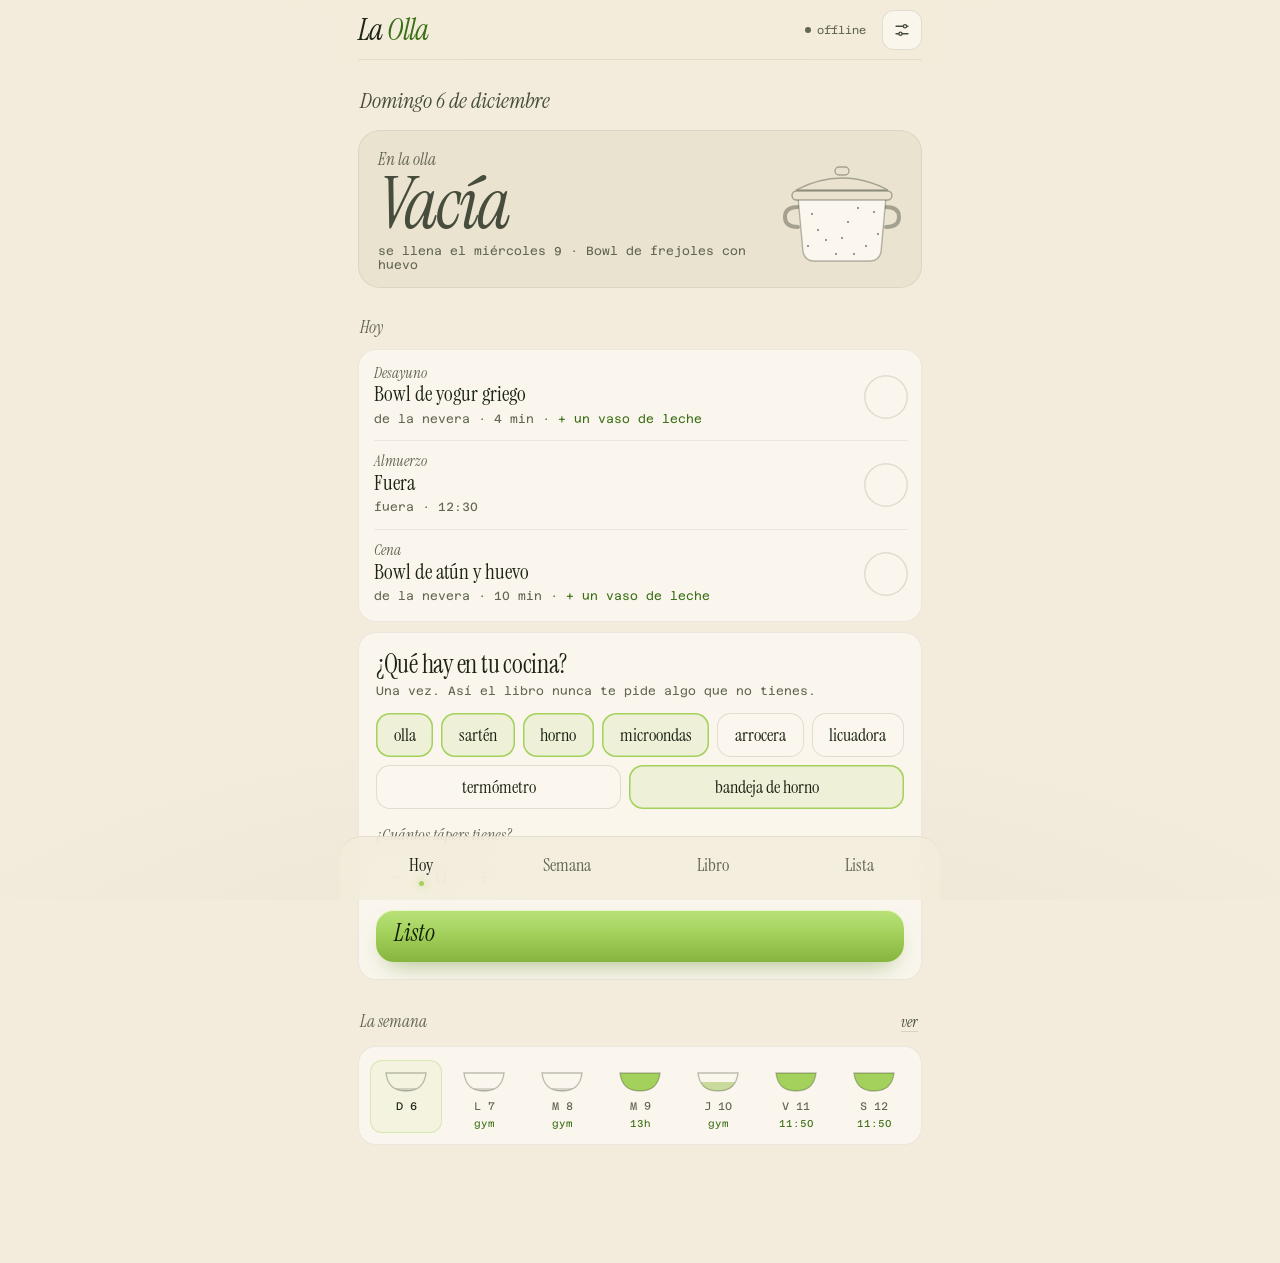
==== commit 4a955995: "La Olla v2: engine fixes + the «Peltre negro» UI spliced in, gate green Engine after its review/fix " ====
--- a/index.html
+++ b/index.html
@@ -1,10 +1,10 @@
 <!DOCTYPE html>
-<html lang="en">
+<html lang="es">
 <head>
 <meta charset="UTF-8">
 <meta name="viewport" content="width=device-width, initial-scale=1.0, viewport-fit=cover">
 <title>La Olla</title>
-<meta name="theme-color" content="#15190f">
+<meta name="theme-color" content="#10140d">
 <meta name="apple-mobile-web-app-capable" content="yes">
 <meta name="mobile-web-app-capable" content="yes">
 <meta name="apple-mobile-web-app-status-bar-style" content="black-translucent">
@@ -20,11 +20,11 @@
   tagline: '¿qué hay en la olla?',
   description: 'Tomorrow\'s dinner exists before tonight\'s is eaten — the meal-stock organ of the estate.',
   iconLetter: 'O',                     // drawn on the canvas icon
-  iconBg: '#15190f', iconFg: '#a3d15c', // enamel black, cilantro green
+  iconBg: '#10140d', iconFg: '#a3d15c', // enamel black, cilantro green
   STORAGE_KEY: 'olla.v1',              // localStorage key for the whole state object
   GIST_FILENAME: 'olla.json',          // file inside the (dedicated) sync gist
   gistDescription: 'La Olla — meal plan, the pot, the book (his layer only)',
-  themeColors: { macchiato: '#15190f', tokyo: '#f4efe3' },   // <meta theme-color> per theme: Esmalte (night) / Loza (day)
+  themeColors: { macchiato: '#10140d', tokyo: '#f3ecdc' },   // <meta theme-color> per theme: Esmalte (night) / Loza (day)
 };
 </script>
 <script>
@@ -397,116 +397,415 @@
 ::-webkit-scrollbar-thumb { background: var(--paper-hi); border-radius: 0; }
 ::-webkit-scrollbar-thumb:hover { background: var(--line); }
 
-/* ═══ SLOT:APP-CSS — La Olla ═══
-   Enamel and chalk: an enamel pot at night (Esmalte) or on a cream counter by day (Loza). One green in the
-   estate — cilantro / ají verde — and it means "alive": a live pot, a hand-set row, the thing to do next.
-   Instrument Serif speaks; Azeret Mono counts (minutes, portions, quantities, hours). Nothing else is loud. */
-body { font-family: 'Azeret Mono', ui-monospace, monospace; font-size: 13px; }
+/* ═══ SLOT:APP-CSS — La Olla v2 · "Peltre negro" ═══
+   Graniteware at night, cream enamel by day. Steam is the heat: --steam (0..1, the freshness of what is in
+   the pot) drives the glow rising from the top edge and the colour of the big number, the way La Forja's
+   --heat drives its floor fire. ONE accent (culantro) and it means ALIVE / NEXT. Instrument Serif speaks
+   (hierarchy by size and italics, always weight 400); Azeret Mono counts (minutes, portions, quantities,
+   hours — tabular). Sentence case everywhere; nothing under 11px; faint ink ≥ 5:1.
+   This block comes AFTER the shell's component layer and re-skins it — the shell's desktop chrome
+   (2px radii, tracked caps, bordered boxes) is Bitácora's, not ours. */
+:root, [data-theme="macchiato"] {
+  --bg: #10140d; --bg-elev: #161b12; --paper: #1d2318; --paper-hi: #272f20;
+  --ink: #f1eadb; --ink-dim: #bdb8a5; --ink-faint: #858876;
+  --accent: #a3d15c; --accent-soft: #86b53f; --accent-ink: #132008; --accent-text: #a3d15c;
+  --fresh: #eaf6cf; --cold: #8b9585;
+  --line: rgba(241,234,219,.10); --line-soft: rgba(241,234,219,.06);
+  --gold: #c9c0a3; --danger: #e07a6a;
+  --card: color-mix(in srgb, var(--paper) 84%, transparent);
+  --card-hi: color-mix(in srgb, var(--paper-hi) 88%, transparent);
+  --strike: linear-gradient(180deg, #c4e98a 0%, #a3d15c 45%, #7aa83a 100%);
+  --strike-glow: 0 12px 30px -10px rgba(163,209,92,.55), inset 0 1px 0 rgba(240,255,210,.55);
+  --speckle-op: .5; --grain-op: .28;
+  --shadow: 0 1px 0 rgba(241,234,219,.04) inset, 0 14px 34px rgba(0,0,0,.45);
+  --c-sage-fg: #a3d15c; --c-sage-bg: rgba(163,209,92,.12); --c-sage-bd: rgba(163,209,92,.38);
+  --c-dusty-fg: #bdb8a5; --c-dusty-bg: rgba(241,234,219,.06); --c-dusty-bd: rgba(241,234,219,.16);
+  --serif: 'Instrument Serif', 'Times New Roman', serif;
+  --mono: 'Azeret Mono', ui-monospace, monospace;
+  color-scheme: dark;
+}
+[data-theme="tokyo"] {
+  --bg: #f3ecdc; --bg-elev: #fbf7ee; --paper: #fbf7ee; --paper-hi: #eae2cf;
+  --ink: #1d2416; --ink-dim: #474d3c; --ink-faint: #626652;
+  --accent: #a3d15c; --accent-soft: #6a9c2f; --accent-ink: #132008; --accent-text: #3b6f17;
+  --fresh: #2f5d10; --cold: #7d8270;
+  --line: rgba(29,36,22,.12); --line-soft: rgba(29,36,22,.07);
+  --gold: #7c6a3a; --danger: #b4432f;
+  --card: color-mix(in srgb, var(--paper) 92%, transparent);
+  --card-hi: color-mix(in srgb, var(--paper-hi) 92%, transparent);
+  --strike: linear-gradient(180deg, #b9e27a 0%, #a3d15c 45%, #86b53f 100%);
+  --strike-glow: 0 12px 26px -12px rgba(79,127,29,.55), inset 0 1px 0 rgba(255,255,240,.7);
+  --speckle-op: .35; --grain-op: .16;
+  --shadow: 0 1px 0 rgba(255,255,255,.6) inset, 0 10px 26px rgba(60,50,20,.12);
+  --c-sage-fg: #3b6f17; --c-sage-bg: rgba(79,127,29,.10); --c-sage-bd: rgba(79,127,29,.35);
+  --c-dusty-fg: #474d3c; --c-dusty-bg: rgba(29,36,22,.05); --c-dusty-bd: rgba(29,36,22,.16);
+  color-scheme: light;
+}
+
+/* `hidden` must WIN: author `display:flex/block` on .runner and .field beats the UA rule, and a hidden full-screen
+   runner sat on top of every tap (caught by the harness hit-test, 1-oct). */
+[hidden] { display: none !important; }
+
+/* ── ground: one light source from the top (steam rising), grain, no sidebar ── */
+html { -webkit-text-size-adjust: 100%; }
 body {
+  font-family: var(--mono); font-size: 13px; line-height: 1.55; font-variant-numeric: tabular-nums;
+  background: var(--bg);
   background-image:
-    radial-gradient(ellipse at 20% 0%, color-mix(in srgb, var(--accent) 10%, transparent) 0%, transparent 45%),
-    radial-gradient(ellipse at 100% 100%, color-mix(in srgb, var(--gold) 6%, transparent) 0%, transparent 50%),
-    repeating-radial-gradient(circle at 50% 120%, transparent 0 22px, color-mix(in srgb, var(--ink) 2.5%, transparent) 22px 23px);   /* enamel rings: the bottom of a pot */
-}
-.mono { font-family: 'Azeret Mono', ui-monospace, monospace; }
-.meta { color: var(--ink-faint); font-size: 11px; letter-spacing: 0.02em; }
-.content { max-width: 720px; }
-.fab { display: none !important; }                       /* v1 has no primary gesture; the tap on a row is the gesture */
-.nav-list li[data-view] { cursor: pointer; }
-
-/* ── the pot ── */
-.olla-card { position: relative; background: var(--paper); border: 1px solid var(--line); border-radius: 4px; padding: 18px 20px 16px; margin-bottom: 18px; overflow: hidden; box-shadow: var(--shadow); animation: rise .6s cubic-bezier(.2,.7,.2,1) both; }
-.olla-card h3 { font-size: 13px; letter-spacing: 0.18em; text-transform: uppercase; color: var(--ink-faint); font-family: 'Azeret Mono', monospace; margin-bottom: 8px; }
-.olla-card .big { font-size: 26px; line-height: 1.15; color: var(--ink); }
-.olla-card.empty .big { color: var(--ink-dim); font-style: italic; }
-.olla-card.live { border-color: color-mix(in srgb, var(--accent) 45%, var(--line)); }
-.olla-card.live::before { content: ''; position: absolute; inset: 0 0 auto 0; height: 2px; background: linear-gradient(90deg, transparent, var(--accent), transparent); opacity: .8; }
-.batch { display: flex; flex-direction: column; gap: 2px; padding: 6px 0; }
-.batch + .batch { border-top: 1px dashed var(--line); }
-.steam { position: absolute; right: 22px; top: 8px; width: 60px; height: 40px; pointer-events: none; }
-.steam i { position: absolute; bottom: 0; width: 2px; height: 26px; border-radius: 2px; background: linear-gradient(180deg, transparent, color-mix(in srgb, var(--ink) 55%, transparent)); opacity: 0; transform-origin: bottom; animation: steam 3.2s ease-out infinite; }
-.steam i:nth-child(1) { left: 14px; animation-delay: .2s; }
-.steam i:nth-child(2) { left: 30px; animation-delay: 1.1s; height: 32px; }
-.steam i:nth-child(3) { left: 46px; animation-delay: 2s; height: 22px; }
-@keyframes steam { 0% { opacity: 0; transform: translateY(6px) scaleY(.4) rotate(0); } 25% { opacity: .55; } 100% { opacity: 0; transform: translateY(-22px) scaleY(1.2) rotate(6deg); } }
-@media (prefers-reduced-motion: reduce) { .steam i, .olla-card, .day-card, .meal-row { animation: none !important; } }
-
-/* ── today / a day ── */
-.hoy, .day-card { border: 1px solid var(--line); border-radius: 4px; padding: 14px 16px 10px; margin-bottom: 14px; background: color-mix(in srgb, var(--paper) 55%, transparent); animation: rise .55s cubic-bezier(.2,.7,.2,1) both; animation-delay: calc(80ms + var(--i, 0) * 60ms); }
-.hoy h3, .day-card h3 { font-size: 22px; display: flex; align-items: baseline; gap: 12px; margin-bottom: 8px; color: var(--ink); }
-.hoy h3 .date { font-size: 11px; color: var(--ink-faint); letter-spacing: .04em; }
-.tag { font-size: 10px; letter-spacing: .14em; text-transform: uppercase; color: var(--accent); border: 1px solid color-mix(in srgb, var(--accent) 50%, transparent); border-radius: 2px; padding: 1px 6px; }
-.meal-row { display: grid; grid-template-columns: 78px 78px 1fr auto; align-items: center; gap: 10px; padding: 8px 0; border-top: 1px solid var(--line-soft); }
-.meal-row:first-of-type { border-top: 0; }
-.meal-row .slot { font-size: 10px; letter-spacing: .14em; text-transform: uppercase; color: var(--ink-faint); }
-.meal-row .kind { font-family: 'Azeret Mono', monospace; font-size: 11px; letter-spacing: .04em; padding: 4px 8px; border-radius: 2px; border: 1px solid var(--line); color: var(--ink-dim); text-align: center; transition: border-color .15s, color .15s, background .15s; }
-.meal-row .kind:hover { border-color: var(--accent-soft); color: var(--ink); }
-.meal-row .kind.k-swipe { color: var(--c-dusty-fg); border-color: var(--c-dusty-bd); background: var(--c-dusty-bg); }
-.meal-row .kind.k-cook { color: var(--bg); background: var(--accent); border-color: var(--accent); }
-.meal-row .kind.k-leftover { color: var(--c-sage-fg); border-color: var(--c-sage-bd); background: var(--c-sage-bg); }
-.meal-row .kind.k-home { color: var(--ink-dim); }
-.meal-row .kind.k-out { color: var(--gold); border-color: color-mix(in srgb, var(--gold) 45%, transparent); }
-.meal-row .label { font-size: 18px; line-height: 1.2; color: var(--ink); text-align: left; padding: 0; }
-button.label:hover { color: var(--accent); }
-.meal-row.hand .slot::after { content: ' ·'; color: var(--accent); }
-.meal-row.past { opacity: .5; }
-.meal-row .note { font-size: 10px; color: var(--danger); letter-spacing: .08em; text-transform: uppercase; }
-.cook-row { display: grid; grid-template-columns: 78px 1fr auto auto; align-items: center; gap: 10px; padding: 9px 0 6px; margin-top: 4px; border-top: 1px solid color-mix(in srgb, var(--accent) 35%, var(--line)); }
-.cook-row .at { color: var(--accent); font-size: 14px; }
-.cook-row .label { font-size: 17px; color: var(--ink); text-align: left; padding: 0; }
-.cook-row .ghost { color: var(--ink-faint); font-size: 15px; padding: 2px 6px; }
-.cook-row .ghost:hover { color: var(--accent); }
-.feed { font-size: 11px; color: var(--ink-faint); padding: 8px 0 4px; border-top: 1px dashed var(--line-soft); margin-top: 4px; }
-.feed .serif { font-size: 15px; color: var(--ink-dim); }
-.week-meta { color: var(--ink-faint); font-size: 11px; letter-spacing: .04em; margin-bottom: 12px; }
-.refusals { border: 1px solid color-mix(in srgb, var(--danger) 45%, var(--line)); border-radius: 4px; padding: 12px 16px; margin-top: 8px; font-size: 11px; color: var(--danger); }
-.refusals h3 { font-size: 18px; margin-bottom: 4px; }
-
-/* ── the book ── */
-.lead { font-size: 18px; color: var(--ink-dim); font-style: italic; margin-bottom: 18px; }
-.rung { border-top: 1px solid var(--line); padding: 12px 0 6px; }
-.rung h3 { font-size: 20px; display: flex; align-items: baseline; gap: 10px; margin-bottom: 4px; }
-.rung.here h3 { color: var(--accent); }
-.rung.far { opacity: .45; }
-.recipe-line { display: flex; width: 100%; justify-content: space-between; align-items: baseline; gap: 12px; padding: 7px 8px; border-radius: 2px; text-align: left; }
-.recipe-line:hover { background: var(--paper); }
-.recipe-line .serif { font-size: 18px; color: var(--ink); }
-
-/* ── the list ── */
-.list { list-style: none; }
-.list li label { display: grid; grid-template-columns: 18px 1fr auto; grid-template-areas: "c n q" "c f f"; column-gap: 12px; align-items: baseline; padding: 8px 4px; border-top: 1px solid var(--line-soft); cursor: pointer; }
-.list li input { grid-area: c; accent-color: var(--accent); }
-.list li .serif { grid-area: n; font-size: 18px; color: var(--ink); }
-.list li .meta { grid-area: q; }
-.list li .for { grid-area: f; font-size: 10px; color: var(--ink-faint); }
-.list li.done .serif { text-decoration: line-through; color: var(--ink-faint); }
-
-/* ── the recipe sheet ── */
-#recipe-modal .modal { width: min(560px, 94vw); }
-#recipe-body h2 { font-size: 30px; font-style: italic; margin-bottom: 4px; }
-#recipe-body h4 { font-size: 12px; letter-spacing: .16em; text-transform: uppercase; color: var(--ink-faint); font-family: 'Azeret Mono', monospace; margin: 16px 0 6px; }
-.ings { list-style: none; } .ings li { padding: 3px 0; font-size: 14px; font-family: 'Instrument Serif', serif; } .ings .mono { color: var(--accent); font-size: 12px; margin-right: 6px; }
-.steps { padding-left: 20px; } .steps li { padding: 4px 0; font-size: 15px; line-height: 1.5; font-family: 'Instrument Serif', serif; color: var(--ink); }
-.steps li::marker { color: var(--accent); font-family: 'Azeret Mono', monospace; font-size: 11px; }
-
-/* ── settings: la cocina ── */
-.dows { display: flex; flex-wrap: wrap; gap: 6px; margin-top: 4px; }
-.dow { display: inline-flex; align-items: center; gap: 5px; font-size: 11px; text-transform: none; letter-spacing: 0; color: var(--ink-dim); padding: 4px 8px; border: 1px solid var(--line); border-radius: 2px; }
-.dow input { accent-color: var(--accent); }
-.wins { display: grid; grid-template-columns: 1fr 1fr; gap: 6px 10px; margin-top: 4px; }
-.win { display: grid; grid-template-columns: 34px 1fr; align-items: center; gap: 6px; }
-.win input { background: var(--bg); border: 1px solid var(--line); border-radius: 2px; padding: 6px 8px; font-size: 12px; }
-#kitchen-settings textarea { min-height: 70px; }
-
-@keyframes rise { from { opacity: 0; transform: translateY(8px); } to { opacity: 1; transform: none; } }
+    radial-gradient(120% 60% at 50% -12%, color-mix(in srgb, var(--accent) calc(var(--steam, .3) * 22%), transparent) 0%, transparent 62%),
+    radial-gradient(90% 50% at 50% 115%, color-mix(in srgb, var(--ink) 4%, transparent) 0%, transparent 70%);
+  background-attachment: fixed;
+  transition: background 1.2s ease;
+  -webkit-tap-highlight-color: transparent;
+}
+body::after {   /* grain */
+  content: ''; position: fixed; inset: 0; pointer-events: none; z-index: 1;
+  opacity: var(--grain-op); mix-blend-mode: overlay;
+  background-image: url("data:image/svg+xml;utf8,<svg xmlns='http://www.w3.org/2000/svg' width='160' height='160'><filter id='n'><feTurbulence type='fractalNoise' baseFrequency='.9' numOctaves='2' stitchTiles='stitch'/><feColorMatrix values='0 0 0 0 .5  0 0 0 0 .5  0 0 0 0 .5  0 0 0 .55 0'/></filter><rect width='100%' height='100%' filter='url(%23n)'/></svg>");
+}
+h1, h2, h3, h4, .serif { font-family: var(--serif); font-weight: 400; letter-spacing: -0.01em; }
+button { -webkit-user-select: none; user-select: none; touch-action: manipulation; }
+button:focus-visible, input:focus-visible, select:focus-visible, textarea:focus-visible { outline: 2px solid var(--accent); outline-offset: 2px; }
+.mono { font-family: var(--mono); }
+.dim { color: var(--ink-dim); } .faint { color: var(--ink-faint); }
+.nums { font-variant-numeric: lining-nums tabular-nums; }
+
+.app { display: block; max-width: 600px; margin: 0 auto; min-height: 100vh; position: relative; z-index: 2; }
+.sidebar { display: none !important; }
+.fab, .content-header { display: none !important; }
+
+/* ── topbar ── */
+.topbar {
+  position: sticky; top: 0; z-index: 100;
+  display: flex; align-items: center; justify-content: space-between;
+  padding: calc(10px + env(safe-area-inset-top)) 18px 10px;
+  border: 0;
+  background: color-mix(in srgb, var(--bg) 72%, transparent);
+  -webkit-backdrop-filter: blur(14px) saturate(1.2); backdrop-filter: blur(14px) saturate(1.2);
+}
+.topbar::after { content: ''; position: absolute; left: 18px; right: 18px; bottom: 0; height: 1px; background: var(--line-soft); top: auto; }
+.brand { display: flex; align-items: baseline; gap: 0; }
+.brand h1 { font-size: 30px; font-style: italic; line-height: 1; color: var(--ink); letter-spacing: -0.02em; }
+.brand h1 b { font-weight: 400; color: var(--accent-text); }
+.brand h1::first-letter { color: inherit; }
+.tagline { display: none; }
+.actions { display: flex; gap: 8px; align-items: center; }
+.sync-pip { border: 0; padding: 6px 8px; font-size: 11px; letter-spacing: 0; text-transform: none; color: var(--ink-faint); border-radius: 999px; font-family: var(--mono); }
+.sync-pip:hover { color: var(--ink-dim); }
+.icon-btn { width: 40px; height: 40px; display: inline-flex; align-items: center; justify-content: center; border-radius: 12px; color: var(--ink-dim); background: var(--card); box-shadow: inset 0 0 0 1px var(--line); }
+.icon-btn:active { transform: scale(.95); }
+.icon-btn svg { width: 18px; height: 18px; }
+
+.content { padding: 6px 18px calc(118px + env(safe-area-inset-bottom)); overflow: visible; }
+#app-root { position: relative; }
+
+/* ── tabs: serif words + a glowing dot, on a blurred bar ── */
+.bottom-tabs {
+  display: flex !important; position: fixed; left: 0; right: 0; bottom: 0; z-index: 800;
+  max-width: 600px; margin: 0 auto;
+  padding: 8px 8px calc(10px + env(safe-area-inset-bottom));
+  background: color-mix(in srgb, var(--bg) 78%, transparent);
+  -webkit-backdrop-filter: blur(16px) saturate(1.2); backdrop-filter: blur(16px) saturate(1.2);
+  border-top: 1px solid var(--line-soft);
+  justify-content: space-around;
+}
+.bottom-tabs .tab {
+  flex: 1; display: flex; flex-direction: column; align-items: center; gap: 4px;
+  padding: 8px 4px 4px; border-radius: 12px;
+  font-family: var(--serif); font-size: 18px; letter-spacing: 0; text-transform: none;
+  color: var(--ink-faint); transition: color .15s, transform .08s;
+}
+.bottom-tabs .tab .icon { display: none; }
+.bottom-tabs .tab::after { content: ''; width: 5px; height: 5px; border-radius: 50%; background: transparent; transition: background .2s, box-shadow .2s; }
+.bottom-tabs .tab.active { color: var(--ink); }
+.bottom-tabs .tab.active::after { background: var(--accent); box-shadow: 0 0 10px var(--accent); }
+.bottom-tabs .tab:active { transform: scale(.96); background: transparent; }
+
+/* ── type & rhythm ── */
+.date-line { font-family: var(--serif); font-style: italic; font-size: 22px; color: var(--ink-dim); margin: 10px 2px 12px; }
+.sec { font-family: var(--serif); font-style: italic; font-size: 17px; color: var(--ink-faint); margin: 26px 2px 8px; display: flex; justify-content: space-between; align-items: baseline; gap: 10px; }
+.sec .mono { font-style: normal; font-size: 12px; }
+.page-title { font-family: var(--serif); font-size: 44px; line-height: 1; margin: 14px 2px 6px; letter-spacing: -0.02em; }
+.page-sub { font-size: 12px; color: var(--ink-faint); margin: 0 2px 14px; }
+.meta { font-size: 12px; color: var(--ink-faint); }
+.lead { font-family: var(--serif); font-size: 19px; line-height: 1.35; color: var(--ink-dim); font-style: italic; margin: 4px 2px 14px; }
+
+/* ── cards: borderless translucent enamel with a granite speckle ── */
+.card {
+  position: relative; background: var(--card); border-radius: 18px; padding: 16px 16px 14px;
+  box-shadow: inset 0 0 0 1px var(--line-soft);
+  overflow: hidden; isolation: isolate;
+}
+.card + .card { margin-top: 10px; }
+.speckle::before {
+  content: ''; position: absolute; inset: 0; z-index: -1; pointer-events: none; opacity: var(--speckle-op);
+  background-image: url("data:image/svg+xml;utf8,<svg xmlns='http://www.w3.org/2000/svg' width='220' height='220'><filter id='s'><feTurbulence type='fractalNoise' baseFrequency='.55' numOctaves='1' seed='7'/><feColorMatrix type='saturate' values='0'/><feComponentTransfer><feFuncA type='discrete' tableValues='0 0 0 0 0 0 0 0 0 .55'/></feComponentTransfer></filter><rect width='100%' height='100%' filter='url(%23s)'/></svg>");
+  mix-blend-mode: soft-light;
+}
+
+/* ── the pot (hero) ── */
+.pot-panel { display: grid; grid-template-columns: 1fr 128px; gap: 6px; align-items: center; text-align: left; width: 100%; padding: 18px 16px 16px 20px; border-radius: 22px; background: var(--card-hi); }
+.pot-panel .kicker { font-family: var(--serif); font-style: italic; font-size: 17px; color: var(--ink-faint); }
+.pot-num { font-family: var(--serif); font-size: clamp(88px, 27vw, 120px); line-height: .86; letter-spacing: -0.03em; font-variant-numeric: lining-nums;
+  color: color-mix(in oklab, var(--fresh) calc(var(--steam, .5) * 100%), var(--cold)); text-shadow: 0 0 34px color-mix(in srgb, var(--accent) calc(var(--steam, .5) * 30%), transparent); }
+.pot-num .u { font-size: 22px; font-style: italic; letter-spacing: 0; color: var(--ink-dim); text-shadow: none; margin-left: 8px; vertical-align: baseline; }
+.pot-num.word { font-size: clamp(54px, 16vw, 72px); font-style: italic; line-height: .95; color: var(--ink-dim); text-shadow: none; }
+.pot-num.pop { animation: countpop .5s cubic-bezier(.2,.8,.2,1); }
+.pot-name { font-family: var(--serif); font-size: 23px; line-height: 1.1; color: var(--ink); margin-top: 6px; }
+.pot-name .unit { color: var(--ink-dim); font-style: italic; }
+.pot-meta { font-size: 12px; color: var(--ink-faint); margin-top: 6px; }
+.pot-meta .warn { color: var(--danger); }
+.pot-more { font-size: 12px; color: var(--ink-dim); margin-top: 4px; }
+.pot-svg { width: 128px; height: 120px; overflow: visible; }
+.pot-svg .body { fill: var(--paper); stroke: color-mix(in srgb, var(--ink) 30%, transparent); stroke-width: 1.4; }
+.pot-svg .rim, .pot-svg .lid { fill: var(--paper-hi); stroke: color-mix(in srgb, var(--ink) 34%, transparent); stroke-width: 1.4; }
+.pot-svg .handle { fill: none; stroke: color-mix(in srgb, var(--ink) 34%, transparent); stroke-width: 4; stroke-linecap: round; }
+.pot-svg .fill { fill: color-mix(in srgb, var(--accent) calc(30% + var(--steam, .5) * 45%), var(--paper-hi)); transition: y .8s cubic-bezier(.2,.8,.2,1), height .8s cubic-bezier(.2,.8,.2,1); }
+.pot-svg .spk { fill: color-mix(in srgb, var(--ink) 55%, transparent); }
+.pot-svg .knob { fill: var(--paper-hi); stroke: color-mix(in srgb, var(--ink) 34%, transparent); stroke-width: 1.4; }
+.pot-svg .lid-g { transform: translate(-6px, -10px) rotate(-9deg); transform-origin: 60px 30px; transition: transform .38s cubic-bezier(.2,.8,.2,1); }
+.pot-svg.closed .lid-g { transform: none; }
+.pot-svg.closing .lid-g { animation: lidshut .42s cubic-bezier(.2,.8,.2,1) both; }
+.pot-svg .wisp { fill: none; stroke: color-mix(in srgb, var(--ink) 60%, transparent); stroke-width: 2.2; stroke-linecap: round; stroke-dasharray: 46; stroke-dashoffset: 46; opacity: 0; animation: wisp 3.4s ease-out infinite; }
+.pot-svg .wisp:nth-of-type(2) { animation-delay: 1.1s; } .pot-svg .wisp:nth-of-type(3) { animation-delay: 2.2s; }
+.pot-svg .curl { fill: none; stroke: var(--accent); stroke-width: 2.4; stroke-linecap: round; stroke-dasharray: 60; stroke-dashoffset: 60; opacity: 0; }
+.pot-svg.closing .curl { animation: curl .9s .25s ease-out both; }
+.pot-svg.cold .wisp { display: none; }
+@keyframes wisp { 0% { stroke-dashoffset: 46; opacity: 0; transform: translateY(6px); } 30% { opacity: calc(.25 + var(--steam, .5) * .55); } 100% { stroke-dashoffset: -46; opacity: 0; transform: translateY(-16px); } }
+@keyframes curl { 0% { stroke-dashoffset: 60; opacity: .9; } 100% { stroke-dashoffset: -60; opacity: 0; transform: translateY(-22px); } }
+@keyframes lidshut { 0% { transform: translate(-60px, -26px) rotate(-14deg); } 82% { transform: translate(1px, 2px) rotate(.6deg); } 100% { transform: none; } }
+@keyframes countpop { 0% { transform: scale(1.18); } 100% { transform: scale(1); } }
+
+/* ── the strike bar (the next action) ── */
+.strike {
+  display: flex; width: 100%; align-items: baseline; justify-content: space-between; gap: 12px;
+  min-height: 66px; padding: 14px 22px; margin-top: 12px; border-radius: 18px;
+  background: var(--strike); color: var(--accent-ink); box-shadow: var(--strike-glow);
+  font-family: var(--serif); font-style: italic; font-size: 30px; line-height: 1.05; text-align: left;
+  transition: transform .08s, filter .15s;
+}
+.strike small { font-family: var(--mono); font-style: normal; font-size: 12px; line-height: 1.4; text-align: right; color: color-mix(in srgb, var(--accent-ink) 78%, transparent); }
+.strike:active { transform: translateY(2px) scale(.99); filter: brightness(.97); }
+.strike.ghost { background: var(--card); color: var(--ink); box-shadow: inset 0 0 0 1px var(--line); }
+.strike.ghost small { color: var(--ink-faint); }
+.strike.sm { min-height: 52px; font-size: 24px; padding: 10px 18px; }
+.under { display: flex; justify-content: center; gap: 22px; margin: 10px 0 2px; }
+.link { font-family: var(--serif); font-style: italic; font-size: 17px; color: var(--ink-dim); padding: 6px 2px; text-decoration: underline; text-decoration-color: var(--line); text-underline-offset: 4px; }
+.link:hover { color: var(--ink); }
+.link.danger { color: var(--danger); }
+
+/* ── question / rescue / gear cards ── */
+.q-card { padding: 18px; }
+.q-card h3 { font-size: 26px; line-height: 1.1; margin-bottom: 4px; }
+.q-card .meta { margin-bottom: 12px; }
+.q-row { display: grid; grid-template-columns: 1fr 1fr 1fr; gap: 8px; margin-top: 12px; }
+.chip-btn { min-height: 48px; padding: 10px 12px; border-radius: 14px; background: var(--card); box-shadow: inset 0 0 0 1px var(--line); font-family: var(--serif); font-size: 19px; color: var(--ink); text-align: center; }
+.chip-btn.go { background: var(--strike); color: var(--accent-ink); box-shadow: var(--strike-glow); font-style: italic; }
+.chip-btn.on { box-shadow: inset 0 0 0 1.5px var(--accent); color: var(--ink); background: color-mix(in srgb, var(--accent) 14%, var(--card)); }
+.chip-btn:active { transform: scale(.98); }
+.rescue-item { display: grid; grid-template-columns: 30px 1fr auto; gap: 10px; align-items: center; width: 100%; text-align: left; padding: 12px 4px; border-top: 1px solid var(--line-soft); }
+.rescue-item:first-of-type { border-top: 0; }
+.rescue-item .n { font-family: var(--serif); font-style: italic; font-size: 20px; color: var(--accent-text); }
+.rescue-item .t { font-family: var(--serif); font-size: 20px; line-height: 1.15; color: var(--ink); }
+.rescue-item .m { font-size: 12px; color: var(--ink-faint); text-align: right; }
+
+/* ── meal rows (Hoy) ── */
+.rows { padding: 4px 14px 4px 16px; }
+.row { display: grid; grid-template-columns: 1fr 48px; align-items: center; gap: 10px; padding: 12px 0; border-top: 1px solid var(--line-soft); min-height: 64px; }
+.row:first-child { border-top: 0; }
+.row .slot { font-family: var(--serif); font-style: italic; font-size: 15px; color: var(--ink-faint); line-height: 1.1; }
+.row .dish { font-family: var(--serif); font-size: 21px; line-height: 1.12; color: var(--ink); margin-top: 2px; }
+.row .sub { font-size: 12px; color: var(--ink-faint); margin-top: 3px; }
+.row .sub .acc { color: var(--accent-text); }
+.row.past .dish { color: var(--ink-dim); }
+.row.done .dish { color: var(--ink-dim); }
+.ring { width: 44px; height: 44px; border-radius: 50%; display: inline-flex; align-items: center; justify-content: center; box-shadow: inset 0 0 0 1.5px var(--line); color: var(--ink-faint); font-family: var(--serif); font-size: 20px; justify-self: end; transition: transform .1s, background .2s; }
+.ring:active { transform: scale(.92); }
+.ring.ate { background: var(--accent); color: var(--accent-ink); box-shadow: 0 0 16px -4px var(--accent); }
+.ring.other { box-shadow: inset 0 0 0 1.5px var(--accent); color: var(--accent-text); font-style: italic; }
+.ring.skipped { color: var(--danger); box-shadow: inset 0 0 0 1.5px color-mix(in srgb, var(--danger) 50%, transparent); }
+.ring svg { width: 18px; height: 18px; }
+
+/* ── the week strip: seven bowls ── */
+.bowls { display: grid; grid-template-columns: repeat(7, 1fr); gap: 6px; padding: 14px 12px 12px; }
+.bowl { display: flex; flex-direction: column; align-items: center; gap: 6px; padding: 4px 0; border-radius: 12px; }
+.bowl svg { width: 100%; max-width: 46px; height: 30px; overflow: visible; }
+.bowl .b-out { fill: none; stroke: color-mix(in srgb, var(--ink) 28%, transparent); stroke-width: 1.4; }
+.bowl .b-fill { fill: var(--accent); }
+.bowl .b-half { fill: color-mix(in srgb, var(--accent) 45%, var(--paper-hi)); }
+.bowl .b-home { fill: color-mix(in srgb, var(--ink) 16%, transparent); }
+.bowl .d { font-size: 11px; color: var(--ink-faint); }
+.bowl.today { background: color-mix(in srgb, var(--accent) 9%, transparent); box-shadow: inset 0 0 0 1px color-mix(in srgb, var(--accent) 35%, transparent); }
+.bowl.today .d { color: var(--ink); }
+.bowl .tag { font-size: 10px; line-height: 1; color: var(--accent-text); min-height: 10px; }
+.register { font-family: var(--serif); font-style: italic; font-size: 16px; color: var(--ink-dim); padding: 0 14px 14px; text-align: center; }
+
+/* ── Semana ── */
+.day { padding: 14px 14px 8px 16px; }
+.day + .day { margin-top: 10px; }
+.day-h { display: flex; align-items: baseline; gap: 10px; flex-wrap: wrap; margin-bottom: 2px; }
+.day-h h3 { font-size: 26px; line-height: 1.05; }
+.day-h .today-w { font-family: var(--serif); font-style: italic; font-size: 17px; color: var(--accent-text); }
+.tag-g { font-size: 11px; color: var(--ink-dim); padding: 2px 8px; border-radius: 999px; box-shadow: inset 0 0 0 1px var(--line); }
+.srow { display: grid; grid-template-columns: 74px 1fr auto; gap: 8px; align-items: center; padding: 9px 0; border-top: 1px solid var(--line-soft); min-height: 52px; }
+.srow .slot { font-family: var(--serif); font-style: italic; font-size: 15px; color: var(--ink-faint); }
+.srow .dish { font-family: var(--serif); font-size: 19px; line-height: 1.15; color: var(--ink); }
+.srow .dish small { display: block; font-family: var(--mono); font-size: 11px; color: var(--ink-faint); margin-top: 2px; }
+.kind { min-width: 78px; min-height: 36px; padding: 6px 10px; border-radius: 999px; font-family: var(--mono); font-size: 12px; color: var(--ink-dim); box-shadow: inset 0 0 0 1px var(--line); text-align: center; }
+.kind.k-cook { color: var(--accent-ink); background: var(--accent); box-shadow: none; }
+.kind.k-leftover { color: var(--accent-text); box-shadow: inset 0 0 0 1.2px color-mix(in srgb, var(--accent) 55%, transparent); }
+.kind.k-out { font-style: italic; }
+.kind:active { transform: scale(.96); }
+.srow.hand .slot::after { content: ' ·'; color: var(--accent-text); }
+.crow { display: grid; grid-template-columns: 74px 1fr auto; gap: 8px; align-items: center; padding: 10px 0 8px; border-top: 1px solid color-mix(in srgb, var(--accent) 30%, var(--line-soft)); }
+.crow .at { font-family: var(--mono); font-size: 15px; color: var(--accent-text); font-variant-numeric: lining-nums tabular-nums; }
+.crow .dish { font-family: var(--serif); font-size: 19px; line-height: 1.15; color: var(--ink); text-align: left; }
+.crow .dish small { display: block; font-family: var(--mono); font-size: 11px; color: var(--ink-faint); margin-top: 2px; }
+.crow .swap { width: 40px; height: 40px; border-radius: 12px; color: var(--ink-dim); box-shadow: inset 0 0 0 1px var(--line); font-size: 16px; }
+.back-rule { font-size: 12px; color: var(--ink-faint); text-decoration: underline; text-underline-offset: 3px; padding: 4px 0; }
+.refusals { margin-top: 12px; padding: 14px 16px; border-radius: 16px; color: var(--danger); background: color-mix(in srgb, var(--danger) 8%, transparent); font-size: 12px; }
+.refusals h4 { font-family: var(--serif); font-size: 19px; margin-bottom: 4px; }
+
+/* ── Libro ── */
+.shelf { margin-top: 18px; }
+.shelf-h { display: flex; align-items: center; gap: 12px; margin: 0 2px 8px; }
+.shelf-h h3 { font-size: 26px; line-height: 1; }
+.shelf-h .what { font-family: var(--serif); font-style: italic; font-size: 17px; color: var(--ink-faint); }
+.shelf-h .here { font-size: 11px; color: var(--accent-text); margin-left: auto; }
+.jar { width: 22px; height: 28px; flex: none; }
+.jar .g { fill: none; stroke: color-mix(in srgb, var(--ink) 35%, transparent); stroke-width: 1.3; }
+.jar .f { fill: var(--accent); }
+.shelf.far { opacity: .5; }
+.rec { display: grid; grid-template-columns: 46px 1fr auto; gap: 12px; align-items: center; width: 100%; text-align: left; padding: 10px 6px; border-top: 1px solid var(--line-soft); }
+.rec:first-child { border-top: 0; }
+.tile { width: 46px; height: 46px; border-radius: 14px; display: flex; align-items: center; justify-content: center; font-family: var(--serif); font-style: italic; font-size: 28px; color: var(--ink);
+  background: radial-gradient(circle at 35% 30%, color-mix(in srgb, var(--accent) 30%, transparent), transparent 70%), var(--paper-hi); box-shadow: inset 0 0 0 1px var(--line-soft); }
+.tile.pe { background: radial-gradient(circle at 35% 30%, color-mix(in srgb, var(--danger) 26%, transparent), transparent 70%), var(--paper-hi); }
+.rec .nm { font-family: var(--serif); font-size: 20px; line-height: 1.12; color: var(--ink); }
+.rec .mt { font-size: 11px; color: var(--ink-faint); margin-top: 2px; }
+.rec .lk { font-family: var(--serif); font-style: italic; font-size: 15px; color: var(--accent-text); }
+.rec .lk.meh { color: var(--ink-faint); } .rec .lk.never { color: var(--danger); }
+
+/* ── Lista ── */
+.trip-h { display: flex; justify-content: space-between; align-items: flex-start; gap: 10px; }
+.trip-h h3 { font-size: 28px; line-height: 1.05; }
+.trip-h .meta { margin-top: 4px; }
+.aisle { font-family: var(--serif); font-style: italic; font-size: 16px; color: var(--ink-faint); margin: 16px 0 2px; }
+.item { display: grid; grid-template-columns: 34px 1fr auto; gap: 10px; align-items: center; width: 100%; text-align: left; padding: 10px 0; border-top: 1px solid var(--line-soft); min-height: 54px; }
+.item .box { width: 26px; height: 26px; border-radius: 50%; box-shadow: inset 0 0 0 1.5px color-mix(in srgb, var(--ink) 30%, transparent); display: inline-flex; align-items: center; justify-content: center; }
+.item .box svg { width: 14px; height: 14px; opacity: 0; }
+.item.on .box { background: var(--accent); box-shadow: none; } .item.on .box svg { opacity: 1; }
+.item .nm { font-family: var(--serif); font-size: 20px; line-height: 1.15; color: var(--ink); }
+.item .fr { display: block; font-family: var(--mono); font-size: 11px; color: var(--ink-faint); margin-top: 2px; }
+.item .q { font-size: 13px; color: var(--ink-dim); text-align: right; }
+.item.on .nm { color: var(--ink-faint); text-decoration: line-through; text-decoration-color: var(--line); }
+.item .soon { color: var(--danger); }
+
+/* ── sheets (dialogs become bottom sheets on the phone) ── */
+dialog::backdrop { background: rgba(6,8,4,.62); -webkit-backdrop-filter: blur(3px); backdrop-filter: blur(3px); }
+.modal, .prompt-modal { background: var(--bg-elev); border: 0; border-radius: 22px; box-shadow: 0 -10px 40px rgba(0,0,0,.45), inset 0 0 0 1px var(--line-soft); }
+.modal header { border-bottom: 0; padding: 18px 20px 6px; }
+.modal header h2 { font-size: 30px; }
+.modal header p { text-transform: none; letter-spacing: 0; font-size: 12px; font-family: var(--mono); }
+.modal footer { border-top: 1px solid var(--line-soft); }
+.modal .close { width: 40px; height: 40px; border-radius: 12px; font-size: 24px; }
+dialog.sheet { margin: auto auto 0; width: 100%; max-width: 600px; }
+dialog.sheet .modal { width: 100%; max-height: 92vh; border-radius: 24px 24px 0 0; padding-bottom: env(safe-area-inset-bottom); animation: sheetIn .3s cubic-bezier(.2,.8,.2,1); }
+dialog.sheet .modal::before { content: ''; display: block; width: 38px; height: 5px; border-radius: 3px; background: var(--ink-faint); opacity: .35; margin: 8px auto 0; }
+@keyframes sheetIn { from { transform: translateY(100%); } to { transform: none; } }
+.sheet-body { padding: 4px 20px 22px; overflow-y: auto; max-height: calc(92vh - 70px); }
+.sheet-body h2 { font-size: 34px; line-height: 1.05; font-style: italic; }
+.sheet-body .strike { font-size: 26px; }
+.field { display: block; margin-top: 14px; }
+.field > span { display: block; font-family: var(--serif); font-style: italic; font-size: 16px; color: var(--ink-faint); margin-bottom: 6px; }
+.field input[type=text], .field input[type=number], .field textarea, .field select {
+  width: 100%; font-family: var(--mono); font-size: 16px; color: var(--ink); background: var(--paper); border-radius: 12px; padding: 12px 14px; box-shadow: inset 0 0 0 1px var(--line); }
+.seg { display: flex; flex-wrap: wrap; gap: 8px; }
+.seg .chip-btn { flex: 1 1 auto; min-width: 52px; font-size: 18px; min-height: 44px; padding: 8px 10px; }
+.stepper { display: inline-flex; align-items: center; gap: 4px; background: var(--paper); border-radius: 14px; box-shadow: inset 0 0 0 1px var(--line); }
+.stepper button { width: 44px; height: 44px; font-size: 22px; color: var(--ink-dim); border-radius: 12px; }
+.stepper b { font-family: var(--serif); font-weight: 400; font-size: 26px; min-width: 34px; text-align: center; font-variant-numeric: lining-nums; }
+
+/* recipe sheet */
+.rx-meta { font-size: 12px; color: var(--ink-faint); margin: 6px 0 12px; }
+.rx-h { font-family: var(--serif); font-style: italic; font-size: 17px; color: var(--ink-faint); margin: 18px 0 6px; display: flex; justify-content: space-between; align-items: center; }
+.ings { list-style: none; }
+.ings li { display: grid; grid-template-columns: 92px 1fr; gap: 10px; padding: 7px 0; border-top: 1px solid var(--line-soft); font-family: var(--serif); font-size: 18px; }
+.ings li .q { font-family: var(--mono); font-size: 13px; color: var(--accent-text); padding-top: 3px; }
+.steps { list-style: none; counter-reset: s; }
+.steps li { counter-increment: s; display: grid; grid-template-columns: 30px 1fr; gap: 8px; padding: 10px 0; border-top: 1px solid var(--line-soft); font-family: var(--serif); font-size: 18px; line-height: 1.4; color: var(--ink); }
+.steps li::before { content: counter(s); font-family: var(--serif); font-style: italic; font-size: 22px; color: var(--accent-text); line-height: 1.1; }
+.steps .t-chip { display: inline-block; margin-left: 6px; font-family: var(--mono); font-size: 11px; color: var(--accent-text); padding: 1px 7px; border-radius: 999px; box-shadow: inset 0 0 0 1px color-mix(in srgb, var(--accent) 45%, transparent); vertical-align: 2px; }
+.notes p { font-family: var(--serif); font-size: 17px; color: var(--ink-dim); line-height: 1.4; padding: 3px 0; }
+.notes a { color: var(--ink-faint); font-family: var(--mono); font-size: 11px; border: 0; text-decoration: underline; }
+
+/* ── the cook-along (full-screen, La Forja's runner) ── */
+.runner { position: fixed; inset: 0; z-index: 950; background: var(--bg); display: flex; flex-direction: column; animation: fadeUp .25s ease both; }
+.runner::before { content: ''; position: absolute; inset: 0; pointer-events: none; background: radial-gradient(120% 55% at 50% -10%, color-mix(in srgb, var(--accent) 18%, transparent), transparent 65%); }
+.r-head { position: relative; display: flex; align-items: center; gap: 10px; padding: calc(10px + env(safe-area-inset-top)) 16px 8px; }
+.r-head .ttl { flex: 1; font-family: var(--serif); font-style: italic; font-size: 19px; color: var(--ink-dim); white-space: nowrap; overflow: hidden; text-overflow: ellipsis; }
+.ingots { display: flex; gap: 4px; padding: 0 18px; position: relative; }
+.ingots i { flex: 1; height: 5px; border-radius: 3px; background: var(--line); }
+.ingots i.done { background: color-mix(in srgb, var(--accent) 55%, var(--paper-hi)); }
+.ingots i.now { background: var(--accent); box-shadow: 0 0 10px var(--accent); }
+.timers { display: flex; gap: 6px; flex-wrap: wrap; padding: 10px 18px 0; position: relative; }
+.timer-chip { font-family: var(--mono); font-size: 13px; padding: 6px 12px; border-radius: 999px; background: var(--card); box-shadow: inset 0 0 0 1px var(--line); color: var(--ink); }
+.timer-chip.ring-now { background: var(--danger); color: #fff; animation: pulse 1s infinite; }
+.timer-chip.done { color: var(--ink-faint); }
+.r-body { position: relative; flex: 1; overflow-y: auto; padding: 18px 22px 20px; max-width: 600px; width: 100%; margin: 0 auto; }
+.r-step-n { font-family: var(--serif); font-style: italic; font-size: 18px; color: var(--ink-faint); }
+.r-text { font-family: var(--serif); font-size: clamp(26px, 7.4vw, 34px); line-height: 1.22; color: var(--ink); margin-top: 8px; }
+.r-ings { margin-top: 18px; }
+.r-ings li { display: grid; grid-template-columns: 92px 1fr; gap: 10px; padding: 8px 0; border-top: 1px solid var(--line-soft); font-family: var(--serif); font-size: 19px; list-style: none; }
+.r-ings li .q { font-family: var(--mono); font-size: 13px; color: var(--accent-text); padding-top: 4px; }
+.r-ings li.got { color: var(--ink-faint); text-decoration: line-through; text-decoration-color: var(--line); }
+.r-big { font-family: var(--serif); font-size: clamp(84px, 26vw, 132px); line-height: .9; text-align: center; margin: 26px 0 6px; font-variant-numeric: lining-nums tabular-nums; letter-spacing: -0.03em;
+  color: color-mix(in oklab, var(--fresh) calc(var(--t-left, 1) * 100%), var(--accent)); }
+.r-big.over { color: var(--danger); animation: pulse 1s infinite; }
+.r-cap { text-align: center; font-family: var(--serif); font-style: italic; font-size: 18px; color: var(--ink-dim); }
+.r-nav { position: relative; display: grid; grid-template-columns: 1fr 2fr; gap: 10px; padding: 10px 18px calc(14px + env(safe-area-inset-bottom)); max-width: 600px; width: 100%; margin: 0 auto; }
+.r-nav .strike { margin-top: 0; }
+.r-nav .back { border-radius: 18px; background: var(--card); box-shadow: inset 0 0 0 1px var(--line); font-family: var(--serif); font-style: italic; font-size: 22px; color: var(--ink-dim); }
+.r-done-h { font-family: var(--serif); font-size: 44px; line-height: 1.02; margin-top: 18px; }
+@keyframes pulse { 50% { opacity: .55; } }
+@keyframes fadeUp { from { opacity: 0; transform: translateY(10px); } to { opacity: 1; transform: none; } }
+
+/* ── load: one orchestrated, staggered rise ── */
+.rise { animation: rise .6s cubic-bezier(.2,.7,.2,1) both; animation-delay: calc(var(--i, 0) * 70ms); }
+@keyframes rise { from { opacity: 0; transform: translateY(10px); } to { opacity: 1; transform: none; } }
+@media (prefers-reduced-motion: reduce) { .rise, .runner, .pot-num.pop, .pot-svg .wisp, .pot-svg.closing .lid-g, .pot-svg.closing .curl, dialog.sheet .modal { animation: none !important; } }
+
+/* settings, re-skinned */
+.settings-section { background: var(--card); border: 0; border-radius: 18px; box-shadow: inset 0 0 0 1px var(--line-soft); padding: 16px; }
+.settings-section h3 { font-size: 22px; }
+.settings-section .desc { font-size: 12px; }
+.form-grid label { text-transform: none; letter-spacing: 0; font-family: var(--serif); font-style: italic; font-size: 15px; color: var(--ink-faint); }
+.form-grid input[type="text"], .form-grid input[type="password"], .form-grid select, .settings-section textarea { font-family: var(--mono); font-size: 16px; border-radius: 12px; background: var(--paper); border: 0; box-shadow: inset 0 0 0 1px var(--line); }
+.btn-primary, .modal footer .submit { background: var(--strike); color: var(--accent-ink); border-radius: 14px; font-family: var(--serif); font-style: italic; font-size: 19px; text-transform: none; letter-spacing: 0; padding: 10px 22px; box-shadow: var(--strike-glow); }
+.btn-secondary { border-radius: 14px; text-transform: none; letter-spacing: 0; font-family: var(--serif); font-size: 17px; border: 0; box-shadow: inset 0 0 0 1px var(--line); }
+.btn-danger { text-transform: none; letter-spacing: 0; font-family: var(--serif); font-size: 16px; }
+.sync-status { font-family: var(--mono); font-size: 12px; }
+.claude-only { display: none !important; }
+.k-grid { display: grid; grid-template-columns: repeat(7, 1fr); gap: 6px; }
+.k-grid .chip-btn { font-size: 14px; min-height: 40px; padding: 6px 2px; font-family: var(--mono); }
+.wins { display: grid; grid-template-columns: 1fr; gap: 6px; }
+.win { display: grid; grid-template-columns: 44px 1fr 1fr; gap: 6px; align-items: center; }
+.win .d { font-size: 12px; color: var(--ink-dim); }
+.win input { font-family: var(--mono); font-size: 16px; padding: 8px 10px; border-radius: 10px; background: var(--paper); box-shadow: inset 0 0 0 1px var(--line); color: var(--ink); width: 100%; }
+.toast { border-radius: 14px; font-family: var(--serif); font-size: 18px; text-transform: none; letter-spacing: 0; bottom: calc(96px + env(safe-area-inset-bottom)); }
+.empty { text-align: center; padding: 40px 20px; }
+.empty .art { width: 120px; height: 110px; margin: 0 auto 10px; display: block; }
+.empty h3 { font-size: 30px; font-style: italic; color: var(--ink-dim); }
+.empty p { font-family: var(--serif); font-size: 17px; color: var(--ink-faint); margin-top: 6px; }
+
+@media (min-width: 881px) {
+  .content { padding-top: 14px; }
+  .bottom-tabs { border-radius: 22px 22px 0 0; }
+}
 @media (max-width: 880px) {
-  .content { padding: 18px 16px 90px; }
-  .meal-row { grid-template-columns: 64px 70px 1fr; }
-  .meal-row .note { grid-column: 2 / -1; }
-  .cook-row { grid-template-columns: 64px 1fr auto; }
-  .cook-row .meta { grid-column: 2; }
-  .wins { grid-template-columns: 1fr; }
-  .olla-card .big { font-size: 23px; }
+  .topbar { padding-left: 18px; padding-right: 18px; }
+  .brand h1 { font-size: 28px; }
+  .modal, .modal.wide { width: 100%; }
 }
 
 </style>
@@ -516,125 +815,88 @@
 <div class="app">
   <header class="topbar">
     <div class="brand">
-      <h1 id="brand-name">Shell</h1>
+      <h1 id="brand-name">La <b>Olla</b></h1>
       <span class="tagline" id="brand-tagline"></span>
     </div>
     <div class="actions">
-      <!-- SLOT:TOPBAR-ACTIONS — app buttons (search, +entry, …) go here -->
-      <button class="sync-pip" id="sync-pip" title="cloud sync — click for settings"><span class="dot"></span><span id="sync-pip-label">offline</span></button>
+      <button class="sync-pip" id="sync-pip" title="sincronización — toca para ajustes"><span class="dot"></span><span id="sync-pip-label">offline</span></button>
+      <button class="icon-btn" id="settings-btn" aria-label="Ajustes" title="Ajustes"><svg viewBox="0 0 24 24" fill="none" stroke="currentColor" stroke-width="1.7" stroke-linecap="round"><path d="M4 7h10M18 7h2M4 17h4M12 17h8"/><circle cx="16" cy="7" r="2.2"/><circle cx="10" cy="17" r="2.2"/></svg></button>
     </div>
   </header>
 
-  <aside class="sidebar">
-    <!-- SLOT:NAV — La Olla's four views -->
-    <section>
-      <h3>La Olla</h3>
-      <ul class="nav-list">
-        <li data-view="olla" class="active"><span>la olla</span></li>
-        <li data-view="semana"><span>la semana</span></li>
-        <li data-view="libro"><span>el libro</span></li>
-        <li data-view="lista"><span>la lista</span></li>
-      </ul>
-    </section>
-    <section class="tools">
-      <h3>Tools</h3>
-      <button class="ghost-btn" id="settings-btn">⚙ settings</button>
-      <button class="ghost-btn" id="export-btn">↓ export json</button>
-      <button class="ghost-btn" id="import-btn">↑ import json</button>
-    </section>
-  </aside>
+  <!-- the shell's sidebar is kept (its code reaches for it) but never shown; export/import live in Ajustes -->
+  <aside class="sidebar" aria-hidden="true"></aside>
 
   <main class="content">
-    <!-- SLOT:APP-UI — the app's main view replaces everything inside <main> -->
-    <div class="content-header">
-      <h2 id="current-view">La olla</h2>
-      <div class="view-meta" id="view-meta">¿qué hay?</div>
-    </div>
-    <div id="app-root">
-
-    </div>
+    <div class="content-header"><h2 id="current-view">Hoy</h2><div class="view-meta" id="view-meta"></div></div>
+    <div id="app-root"></div>
   </main>
 </div>
 
-<dialog id="settings-modal">
+<dialog id="settings-modal" class="sheet">
   <div class="modal wide">
-    <header><div><h2>Settings</h2><p>House rules, Claude integration, cloud sync.</p></div><button type="button" class="close" data-close="settings">×</button></header>
+    <header><div><h2>Ajustes</h2><p>Tu cocina, tu semana, la sincronización.</p></div><button type="button" class="close" data-close="settings" aria-label="Cerrar">×</button></header>
     <div class="modal-body">
       <div class="settings-section">
         <h3>La cocina</h3>
-        <div class="desc">Lo que la semana sabe de tu vida: el comedor, las ventanas para cocinar, el gym, lo que hay en la cocina. Se pregunta, nunca se adivina.</div>
+        <div class="desc">Lo que la semana sabe de tu vida. Se pregunta, nunca se adivina.</div>
         <div id="kitchen-settings"></div>
       </div>
       <div class="settings-section">
-        <h3>Theme</h3>
-        <div class="desc">La misma olla de noche o de día.</div>
-        <div class="theme-toggle">
-          <button type="button" data-theme-pick="macchiato">
-            <span class="swatches"><span class="sw" style="background:#15190f"></span><span class="sw" style="background:#a3d15c"></span><span class="sw" style="background:#f1eadb"></span></span>
-            <span class="label">Esmalte</span>
-            <span class="sub">de noche · negro esmaltado</span>
-          </button>
-          <button type="button" data-theme-pick="tokyo">
-            <span class="swatches"><span class="sw" style="background:#f4efe3"></span><span class="sw" style="background:#4f7f1d"></span><span class="sw" style="background:#1e2414"></span></span>
-            <span class="label">Loza</span>
-            <span class="sub">de día · loza crema</span>
-          </button>
+        <h3>De día, de noche</h3>
+        <div class="desc">Automático: loza crema de 7 a 19, peltre negro el resto.</div>
+        <div class="theme-toggle" style="grid-template-columns:1fr 1fr 1fr">
+          <button type="button" data-theme-pick="auto"><span class="label">Auto</span><span class="sub">según la hora</span></button>
+          <button type="button" data-theme-pick="esmalte"><span class="swatches"><span class="sw" style="background:#10140d"></span><span class="sw" style="background:#a3d15c"></span></span><span class="label">Peltre</span><span class="sub">de noche</span></button>
+          <button type="button" data-theme-pick="loza"><span class="swatches"><span class="sw" style="background:#f3ecdc"></span><span class="sw" style="background:#3b6f17"></span></span><span class="label">Loza</span><span class="sub">de día</span></button>
         </div>
       </div>
-      <div class="settings-section">
+      <div class="settings-section claude-only">
         <h3>House rules for Claude</h3>
-        <div class="desc">Pre-written guidance Claude sees whenever the app talks to it.</div>
         <textarea id="claude-rules"></textarea>
       </div>
-      <div class="settings-section">
+      <div class="settings-section claude-only">
         <h3>Claude</h3>
-        <div class="desc">Paste your Anthropic API key — it stays in this browser's localStorage and is <strong>never synced</strong>. Get one at <a href="https://console.anthropic.com/settings/keys" target="_blank" rel="noopener">console.anthropic.com/settings/keys</a>.</div>
         <div class="form-grid">
           <label class="span-2">Anthropic API key<input type="password" id="claude-api-key" placeholder="sk-ant-..." autocomplete="off"></label>
-          <label>Model
-            <!-- Options are BUILT from CLAUDE_MODELS, never hand-written here — see populateClaudeModelSelect(). -->
-            <select id="claude-model"></select>
-          </label>
-          <label>Billing
-            <select id="claude-mode">
-              <option value="auto">Auto — Max plan, key as backup</option>
-              <option value="sub">Max plan only</option>
-              <option value="api">API key only</option>
-            </select>
-          </label>
-          <label>&nbsp;
-            <div style="display:flex;gap:8px;flex-wrap:wrap;align-items:center">
-              <button class="btn-primary" id="claude-save-btn" type="button">Save</button>
-              <button class="btn-danger" id="claude-disable-btn" type="button">Forget key</button>
-            </div>
-          </label>
+          <label>Model<select id="claude-model"></select></label>
+          <label>Billing<select id="claude-mode"><option value="auto">Auto</option><option value="sub">Max plan only</option><option value="api">API key only</option></select></label>
+          <label>&nbsp;<div style="display:flex;gap:8px;flex-wrap:wrap;align-items:center"><button class="btn-primary" id="claude-save-btn" type="button">Save</button><button class="btn-danger" id="claude-disable-btn" type="button">Forget key</button></div></label>
         </div>
         <div class="sync-status" id="claude-status">disabled</div>
       </div>
       <div class="settings-section">
-        <h3>Cloud sync (GitHub Gist)</h3>
-        <div class="desc">Your data lives in a private gist on your GitHub account. Last-write-wins between devices. Each app gets its OWN gist.</div>
-        <p style="margin:6px 0 12px;font-size:12px;color:var(--ink-dim);line-height:1.6">
-          <strong style="color:var(--ink)">Step 1.</strong> <a href="https://github.com/settings/tokens/new?scopes=gist&description=App%20sync" target="_blank" rel="noopener">Open GitHub token page (pre-configured)</a>. Click <em>Generate token</em>, copy the <code style="color:var(--gold)">ghp_…</code> string.<br>
-          <strong style="color:var(--ink)">Step 2.</strong> Paste below. Leave Gist ID blank on first device — click "Enable & sync" to create.<br>
-          <strong style="color:var(--ink)">Step 3.</strong> On other devices, paste the same token + the gist ID shown after step 2.
+        <h3>Sincronización</h3>
+        <div class="desc">Tus datos viven en un gist privado de tu GitHub. Es también lo que LeandroOS lee para poner la cocina y el Safeway en el Heraldo, y lo que te manda los avisos al teléfono.</div>
+        <p style="margin:6px 0 12px;font-size:12px;color:var(--ink-dim);line-height:1.7">
+          <strong style="color:var(--ink)">1.</strong> <a href="https://github.com/settings/tokens/new?scopes=gist&description=La%20Olla%20sync" target="_blank" rel="noopener">Crea un token con permiso «gist»</a> y cópialo (<code>ghp_…</code>).<br>
+          <strong style="color:var(--ink)">2.</strong> Pégalo abajo. En el primer aparato deja el Gist ID vacío y toca «Activar».<br>
+          <strong style="color:var(--ink)">3.</strong> En LeandroOS → Setup → «La Olla · Gist ID», pega el ID que aparece aquí.
         </p>
         <div id="sync-config-blurb"></div>
         <div class="form-grid">
-          <label class="span-2">GitHub personal access token<input type="password" id="sync-pat" placeholder="ghp_..." autocomplete="off"></label>
-          <label>Gist ID <span style="font-weight:400;text-transform:none;letter-spacing:0;color:var(--ink-faint)">— blank to create new</span><input type="text" id="sync-gist-id" placeholder="optional" autocomplete="off"></label>
-          <label>&nbsp;
+          <label class="span-2">Token de GitHub<input type="password" id="sync-pat" placeholder="ghp_..." autocomplete="off"></label>
+          <label class="span-2">Gist ID (vacío = crear uno)<input type="text" id="sync-gist-id" placeholder="opcional" autocomplete="off"></label>
+          <label class="span-2">&nbsp;
             <div style="display:flex;gap:8px;flex-wrap:wrap">
-              <button class="btn-primary" id="sync-enable-btn" type="button">Enable & sync</button>
-              <button class="btn-secondary" id="sync-now-btn" type="button">Sync now</button>
-              <button class="btn-danger" id="sync-disable-btn" type="button">Forget credentials</button>
+              <button class="btn-primary" id="sync-enable-btn" type="button">Activar</button>
+              <button class="btn-secondary" id="sync-now-btn" type="button">Sincronizar</button>
+              <button class="btn-danger" id="sync-disable-btn" type="button">Olvidar credenciales</button>
             </div>
           </label>
         </div>
         <div class="sync-status" id="sync-status">disabled</div>
       </div>
+      <div class="settings-section">
+        <h3>Copia</h3>
+        <div class="desc">Un archivo con todo: plan, registro, libro.</div>
+        <div style="display:flex;gap:8px;flex-wrap:wrap">
+          <button class="btn-secondary" id="export-btn" type="button">Exportar</button>
+          <button class="btn-secondary" id="import-btn" type="button">Importar</button>
+        </div>
+      </div>
     </div>
-    <footer><span style="color:var(--ink-faint);font-size:11px">changes save automatically</span><button class="submit" data-close="settings">done</button></footer>
+    <footer><span style="color:var(--ink-faint);font-size:12px">se guarda solo</span><button class="submit" data-close="settings">Listo</button></footer>
   </div>
 </dialog>
 
@@ -644,18 +906,20 @@
     <p id="prompt-message"></p>
     <input type="text" id="prompt-input" autocomplete="off">
     <div class="actions">
-      <button type="button" class="btn-secondary" data-close="prompt">cancel</button>
-      <button type="button" class="btn-primary" id="prompt-ok">save</button>
+      <button type="button" class="btn-secondary" data-close="prompt">Cancelar</button>
+      <button type="button" class="btn-primary" id="prompt-ok">Guardar</button>
     </div>
   </div>
 </dialog>
 
-<dialog id="recipe-modal">
+<!-- one sheet for everything that slides up: a recipe, logging a meal, a cook question, the picker -->
+<dialog id="olla-sheet" class="sheet">
   <div class="modal">
-    <header><div><p>El libro</p></div><button type="button" class="close" id="recipe-close">×</button></header>
-    <div class="modal-body" id="recipe-body"></div>
+    <div class="sheet-body" id="olla-sheet-body"></div>
   </div>
 </dialog>
+
+<div class="runner" id="runner" hidden></div>
 
 <aside class="claude-panel hidden" id="claude-panel">
   <header>
@@ -669,16 +933,13 @@
 
 <input type="file" id="import-file" accept=".json,application/json" hidden>
 
-<!-- Mobile UI: bottom tab bar + FAB + sheet backdrop (CSS hides these on desktop).
-     SLOT:MOBILE-TABS — add app tabs; 'menu' opens the sidebar as a sheet. -->
 <div class="sheet-backdrop" id="sheet-backdrop"></div>
-<button class="fab" id="fab-primary" aria-label="Primary action" title="Primary action">＋</button>
-<nav class="bottom-tabs" id="bottom-tabs">
-  <button class="tab active" data-tab="home" data-view="olla"><span class="icon" id="tab-home-icon">O</span><span>Olla</span></button>
-  <button class="tab" data-tab="semana" data-view="semana"><span class="icon">7</span><span>Semana</span></button>
-  <button class="tab" data-tab="libro" data-view="libro"><span class="icon">❦</span><span>Libro</span></button>
-  <button class="tab" data-tab="lista" data-view="lista"><span class="icon">✓</span><span>Lista</span></button>
-  <button class="tab" data-tab="settings"><span class="icon">⚙</span><span>Ajustes</span></button>
+<button class="fab" id="fab-primary" aria-hidden="true" tabindex="-1"></button>
+<nav class="bottom-tabs" id="bottom-tabs" aria-label="Secciones">
+  <button class="tab active" data-tab="home" data-view="hoy"><span class="icon" id="tab-home-icon"></span>Hoy</button>
+  <button class="tab" data-tab="semana" data-view="semana"><span class="icon"></span>Semana</button>
+  <button class="tab" data-tab="libro" data-view="libro"><span class="icon"></span>Libro</button>
+  <button class="tab" data-tab="lista" data-view="lista"><span class="icon"></span>Lista</button>
 </nav>
 
 <div class="toast" id="toast"></div>
@@ -722,25 +983,53 @@
 document.getElementById('brand-tagline').textContent = APP.tagline;
 document.getElementById('tab-home-icon').textContent = APP.iconLetter;
 
-/* ═══ OLLA-ENGINE-BEGIN ═══ pure, no DOM, no clock of its own: every function takes `today` (YYYY-MM-DD).
-   test-olla.js extracts this block by its two markers and runs it in node, so nothing in here may touch
-   `document`, `state`, `localStorage` or `Date.now()`. The UI below is the only caller in the browser.
-   Kinds: swipe (a meal-plan exchange at the hall) · cook (tonight's pot, made in a cook window) ·
-   leftover (a serving of a live pot) · home (a fridge default, no cooking, a rung-1 assembly recipe) ·
-   out (eating out / ordering). Dinner is NEVER a swipe: the hall's last station closes at 6pm. */
+/* ═══ OLLA-ENGINE-BEGIN ═══ pure, no DOM, no clock of its own (v2 — LA-OLLA-V2-SPEC.md §2 is the contract).
+   Every function that needs time takes `today` ('YYYY-MM-DD', local) and, where the hour matters, `now` (integer
+   minutes since local midnight) and/or `at` (ms epoch — an ORDERING stamp only, never read as "now"). test-olla.js
+   extracts this block by its two markers and runs it in node, so nothing in here may touch `document`, `state`,
+   `localStorage`, `Date.now()` or an argument-less `new Date()`.
+   PLAN = INTENT, LOG = REALITY. `plan.days` is what the rule (or his hand) intended; `log`, `cooks`, `extra` and
+   `likes` are what happened. Nothing here ever writes a past `plan.days[d]`. The pot is derived from reality first,
+   intent second, and holds LESS when unsure: an unconfirmed cook is 0 portions (a phantom portion is a missed
+   dinner; a forgotten one is a nice surprise).
+   Kinds: swipe (a meal-plan exchange at the hall) · cook (the day's pot, eaten fresh at dinner) · leftover (a portion
+   of a live batch) · home (a fridge default, no cooking) · out. Dinner is NEVER a swipe: the hall closes at 6pm. */
 const OLLA = (function () {
-  const SLOTS = ['bf', 'lunch', 'dinner'];
+  'use strict';
+  const SLOTS = ['bf', 'lunch', 'dinner', 'post'];
+  const MEALS = ['bf', 'lunch', 'dinner'];
   const KINDS = ['swipe', 'leftover', 'cook', 'home', 'out'];
+  const SECTIONS = ['Frutas y verduras', 'Panadería', 'Deli', 'Carnes y pescado', 'Lácteos y huevos', 'Congelados', 'Arroz, pasta y legumbres', 'Latas y salsas', 'Internacional', 'Especias y aceites', 'Otros'];
+  const NO_SECTION = 'sin sección';
+  const EAT_DEFAULT = { bf: '08:45', lunch: '12:30', dinner: '19:00', post: '22:45' };
+  const LOG_S = { ate: 1, other: 1, out: 1, skipped: 1, void: 1 };
+  const COOK_S = { made: 1, notmade: 1, tossed: 1, void: 1 };
+  const EXTRA_SRC = { bought: 1, other: 1, cooked: 1 };
+  const EARLY = 90;   // a meal may be logged from 90 min before its eat time (the «eat» window), never further ahead
+
+  /* ── time (unchanged from v1: local, noon-anchored so a setDate walk can't be shifted a day by DST) ── */
   const p2 = n => (n < 10 ? '0' : '') + n;
   function ymd(d) { return d.getFullYear() + '-' + p2(d.getMonth() + 1) + '-' + p2(d.getDate()); }
-  function parse(s) { const m = /^(\d{4})-(\d{2})-(\d{2})$/.exec(String(s)); if (!m) return null; return new Date(+m[1], +m[2] - 1, +m[3], 12); }   // noon anchor: a setDate walk can't be shifted a day by DST
+  function parse(s) { const m = /^(\d{4})-(\d{2})-(\d{2})$/.exec(String(s)); if (!m) return null; return new Date(+m[1], +m[2] - 1, +m[3], 12); }
   function addDays(s, n) { const d = parse(s); d.setDate(d.getDate() + n); return ymd(d); }
   function dow(s) { return parse(s).getDay(); }
   function diffDays(a, b) { return Math.round((parse(b) - parse(a)) / 86400000); }
   function weekStart(s) { return addDays(s, -dow(s)); }                 // Sunday — the swipe allotment runs Sun–Sat
   function isoWeek(s) { const d = parse(s); const t = new Date(Date.UTC(d.getFullYear(), d.getMonth(), d.getDate())); const dn = t.getUTCDay() || 7; t.setUTCDate(t.getUTCDate() + 4 - dn); const y0 = new Date(Date.UTC(t.getUTCFullYear(), 0, 1)); return t.getUTCFullYear() + '-W' + p2(Math.ceil(((t - y0) / 86400000 + 1) / 7)); }
-  function hm(str) { const m = /^(\d{1,2}):(\d{2})$/.exec(String(str).trim()); return m ? (+m[1]) * 60 + (+m[2]) : null; }
-  function fmtHM(min) { return p2(Math.floor(min / 60)) + ':' + p2(min % 60); }
+  function hm(str) { if (typeof str === 'number') return isFinite(str) ? Math.round(str) : null; const m = /^(\d{1,2}):(\d{2})$/.exec(String(str == null ? '' : str).trim()); return m ? (+m[1]) * 60 + (+m[2]) : null; }
+  function fmtHM(min) { min = Math.max(0, Math.round(min)); return p2(Math.floor(min / 60) % 24) + ':' + p2(min % 60); }
+  const numNow = now => (typeof now === 'number' && isFinite(now) ? now : 0);   // no `now` = the start of the day: nothing of today has happened yet
+  const isAt = at => typeof at === 'number' && isFinite(at) && at > 0;
+  const clone = o => (o == null ? o : JSON.parse(JSON.stringify(o)));
+  const clamp = (x, a, b) => Math.max(a, Math.min(b, x));
+  const ceil5 = m => Math.ceil(m / 5) * 5;
+  const int = (x, dflt) => { const v = Math.round(+x); return isFinite(v) ? v : (dflt || 0); };
+  const cmpStr = (a, b) => (a < b ? -1 : a > b ? 1 : 0);
+  const trunc = (s, n) => { s = String(s == null ? '' : s); return s.length > n ? s.slice(0, n - 1) + '…' : s; };
+
+  /* ── settings, days and slots ── */
+  const S_ = state => (state && state.settings) || {};
+  const ladderRung = state => Math.max(1, +((state && state.ladder && state.ladder.rung) || 1));
   function windowsFor(settings, date) {
     const arr = ((settings && settings.cookWindows) || {})[String(dow(date))] || [];
     return arr.map(w => { const parts = String(w).split('-'); const s = hm(parts[0] || ''), e = hm(parts[1] || ''); return { s, e, str: String(w).trim() }; })
@@ -749,579 +1038,2240 @@
   function hallDay(settings, date) { return ((settings.hall && settings.hall.days) || []).indexOf(dow(date)) >= 0; }
   function outDay(settings, date) { return (settings.outDays || []).indexOf(dow(date)) >= 0; }
   function trainDay(settings, date) { return (settings.trainDays || []).indexOf(dow(date)) >= 0; }
-  function recipeById(state, id) { return (state.recipes || []).find(r => r.id === id) || null; }
-  /* ONE staple per rung is the law; a rung with none borrows the nearest LOWER rung's (a rung-3 week with
-     no rung-3 staple still eats), never a higher one (a rung-5 dish scheduled in week 2 is a skipped meal). */
-  function staple(state, rung) {
-    const st = (state.recipes || []).filter(r => r.staple && r.rung <= rung).sort((a, b) => b.rung - a.rung);
-    return st[0] || null;
-  }
-  function maxServings(rec) { return (rec.servings || 2) * (rec.doubles === true ? 2 : 1); }
+  function planDay(state, date) { return ((state && state.plan && state.plan.days) || {})[date] || null; }
+  function isTrain(state, date) { const d = planDay(state, date); return d && typeof d.train === 'boolean' ? d.train : trainDay(S_(state), date); }
+  function slotsFor(state, date) { return isTrain(state, date) ? SLOTS.slice() : MEALS.slice(); }
+  function eatAt(state, date, slot) { const e = S_(state).eatAt || {}; const v = hm(e[slot]); return v != null ? v : hm(EAT_DEFAULT[slot] || '19:00'); }
+  /* a slot is BEHIND us once its eat time is strictly before `now` — at 19:00 sharp tonight's dinner is still in the pot */
+  function slotPast(state, date, slot, today, now) { return date < today || (date === today && eatAt(state, date, slot) < numNow(now)); }
+  function fridgeFor(settings, slot) { const f = settings.fridge || {}; return (slot === 'bf' ? f.bf : slot === 'post' ? f.post : f.meal) || null; }
+  function homeRow(settings, slot) { return { kind: 'home', recipe: fridgeFor(settings, slot) }; }
+  /* the rule's row for a slot, or null when the slot eats from the pot (the planner decides) */
+  function ruleRow(settings, date, slot) {
+    const hall = hallDay(settings, date);
+    if (slot === 'bf') return (hall && settings.hall && settings.hall.breakfastSwipe) ? { kind: 'swipe' } : homeRow(settings, 'bf');
+    if (slot === 'lunch') return hall ? { kind: 'swipe' } : outDay(settings, date) ? { kind: 'out' } : null;
+    if (slot === 'post') return homeRow(settings, 'post');
+    return null;
+  }
+  function tripMinutes(settings) {
+    const st = settings.store || {}, inStore = int(st.inStoreMin, 30);
+    if (st.mode === 'delivery') return inStore;
+    const walk = st.walkMin != null ? int(st.walkMin, 10) : int((settings.hall || {}).walkMin, 10);
+    return 2 * walk + inStore;
+  }
+
+  /* ── the book ── */
+  function ingTable() { try { return (typeof INGREDIENTS !== 'undefined' && INGREDIENTS) || {}; } catch (e) { return {}; } }   // OLLA-SEED's table, read at CALL time
+  function ingredient(id) {
+    const t = ingTable()[id];
+    if (t) return Object.assign({ id }, t);
+    return { id: id || null, n: String(id || '?'), section: NO_SECTION, unit: '', buy: 'unit', indivisible: false, buyWithin: 5, pantry: false, unknown: true };   // visible «sin sección», never a quiet default
+  }
+  function recipeById(state, id) { return (state && state.recipes || []).find(r => r.id === id) || null; }
+  function maxServings(rec) { return (rec.servings || 2) * ((rec.doubles === true || rec.doubles === 'two-rounds') ? 2 : 1); }
   function gearOk(settings, rec) { const g = (settings && settings.gear) || {}; return (rec.gear || []).every(k => g[k] !== false); }   // unknown gear reads as owned; only an explicit `false` refuses
-  function eligible(state, rec) { return !!rec && rec.rung <= ((state.ladder && state.ladder.rung) || 1) + 1 && gearOk(state.settings, rec); }
-
-  /* The pot: every batch a cook row made, minus every row that ate from it. Derived from the plan, never stored. */
-  function potFrom(state, plan, upto) {
-    const days = (plan && plan.days) || {}, batches = {};
+  function eligible(state, rec) { return !!rec && (rec.rung || 1) <= ladderRung(state) + 1 && gearOk(S_(state), rec); }
+  function verbFor(rec) { return rec && rec.assembly ? 'armar' : 'cocinar'; }
+  function batchable(rec) { return !!rec && rec.role === 'main' && (rec.fridgeDays || 0) >= 1 && maxServings(rec) >= 2; }
+  function totalOf(rec) { return Math.max(1, int(rec && rec.minutes && rec.minutes.total, 30) || 30); }
+  function likeOf(state, id) { const l = (state.likes || {})[id]; return (l && l.v) || null; }
+  function pantrySet(state) { const o = {}; (S_(state).pantry || []).forEach(x => { o[String(x)] = 1; }); return o; }
+
+  /* ── reality: append-only arrays, the effective entry is the latest LIVE one ──
+     `void` retracts: with `ref` it kills the entry whose `at` it names (merge-safe across devices whose clocks
+     disagree); without `ref`, the latest live entry before it. Never delete an entry. */
+  function liveEntries(arr) {
+    if (!Array.isArray(arr)) return [];
+    const xs = arr.map((e, i) => ({ e, i, dead: false })).filter(x => x.e && typeof x.e === 'object' && typeof x.e.s === 'string');
+    xs.sort((a, b) => (+a.e.at || 0) - (+b.e.at || 0) || a.i - b.i);
+    xs.forEach(v => { if (v.e.s === 'void' && v.e.ref != null) xs.forEach(x => { if (x.e.s !== 'void' && +x.e.at === +v.e.ref) x.dead = true; }); });
+    xs.forEach((v, k) => { if (v.e.s !== 'void' || v.e.ref != null) return; for (let j = k - 1; j >= 0; j--) { if (xs[j].e.s !== 'void' && !xs[j].dead) { xs[j].dead = true; break; } } });
+    return xs.filter(x => x.e.s !== 'void' && !x.dead).map(x => x.e);
+  }
+  function effLog(state, date, slot) { const l = liveEntries(((state && state.log) || {})[date + ':' + slot]); return l.length ? l[l.length - 1] : null; }
+  function effCook(state, batch) { const l = liveEntries(((state && state.cooks) || {})[batch]).filter(e => e.s === 'made' || e.s === 'notmade' || e.s === 'tossed'); return l.length ? l[l.length - 1] : null; }
+  function frozeOf(state, batch) { return liveEntries(((state && state.cooks) || {})[batch]).filter(e => e.s === 'froze'); }
+  function lastMade(state, batch) { const l = liveEntries(((state && state.cooks) || {})[batch]).filter(e => e.s === 'made'); return l.length ? l[l.length - 1] : null; }
+  const batchIdFor = date => 'b' + String(date).replace(/-/g, '').slice(2) + 'd';
+  function freshBatchId(state, date) {   // the day's id, suffixed while that id already carries a cook answer (a re-cook after «no se hizo» is a NEW pot)
+    const base = batchIdFor(date), ck = (state && state.cooks) || {}; let id = base, k = 0;
+    while (Array.isArray(ck[id]) && ck[id].length) { id = base + 'abcdefghijklmnopqrstuvwxyz'[k % 26] + (k >= 26 ? Math.floor(k / 26) : ''); k++; }
+    return id;
+  }
+  function plannedBatchOf(day, slot) {
+    const r = day && day[slot]; if (!r) return null;
+    if (r.kind === 'leftover') return r.of || null;
+    if (r.kind === 'cook' && slot === 'dinner') return (day.cook && day.cook.batch) || null;
+    return null;
+  }
+  function cookRecipeOf(state, c) { const e = c && c.batch && effCook(state, c.batch); return (e && e.s === 'made' && e.recipe) || (c && c.recipe) || null; }   // a made cook is named by what he MADE
+  function cookDateOf(state, batch) { const days = (state.plan && state.plan.days) || {}; const d = Object.keys(days).sort().find(k => days[k] && days[k].cook && days[k].cook.batch === batch); return d || null; }
+  /* an extra lives as long as the reality entry that created it lives (void the «otra cosa, sobró 2» and its batch goes) */
+  function extraAlive(state, id, x) {
+    if (x.src === 'frozen' && x.from) return frozeOf(state, x.from).some(e => e.id === id);
+    if (x.log) { const l = liveEntries((state.log || {})[x.log]); return !!l.length && l[l.length - 1].batch === id; }   // the EFFECTIVE entry, not any live one: «otra cosa, sobró 2» corrected to «comí» kills the batch
+    return true;
+  }
+  function cookPast(state, date, cook, today, now) {
+    if (date < today) return true;
+    if (date > today) return false;
+    const at = hm(cook.at); return at != null && at + totalOf(recipeById(state, cook.recipe)) <= numNow(now);
+  }
+
+  /* reality(state, today, now) → { batches, byId }. Batch: {id, date, name, recipe, servings, left, leftNow, fridgeDays,
+     expires (the LAST good day), src, state, eaters ['date:slot'], frozen, …}. `left` = servings − every eater (past and
+     planned): what the planner may still commit. `leftNow` = servings − eaters already behind us: what is in the fridge. */
+  function reality(state, today, now) {
+    const N = numNow(now), days = (state.plan && state.plan.days) || {}, extra = state.extra || {};
+    const batches = [], byId = {};
+    const add = b => { b.expires = addDays(b.date, b.fridgeDays); b.eaters = []; b.eatenNow = 0; batches.push(b); byId[b.id] = b; };
     Object.keys(days).sort().forEach(d => {
-      const day = days[d];
-      if (day.cook && day.cook.batch) {
-        const rec = recipeById(state, day.cook.recipe) || {};
-        batches[day.cook.batch] = { id: day.cook.batch, date: d, recipe: day.cook.recipe, name: rec.name || day.cook.recipe,
-          servings: day.cook.servings || 0, left: day.cook.servings || 0, fridgeDays: rec.fridgeDays || 3, eaters: [] };
+      const c = days[d] && days[d].cook; if (!c || !c.batch || byId[c.batch]) return;
+      const eff = effCook(state, c.batch), made = lastMade(state, c.batch);
+      let st, src = 'plan', rid = c.recipe, servings = +c.servings || 0;
+      if (eff && eff.s === 'made') { st = 'made'; src = 'made'; rid = eff.recipe || c.recipe; if (eff.yield != null) servings = +eff.yield; }
+      else if (eff && eff.s === 'tossed') { st = 'tossed'; src = 'made'; if (made) { rid = made.recipe || rid; if (made.yield != null) servings = +made.yield; } }
+      else if (eff && eff.s === 'notmade') { st = 'notmade'; servings = 0; }
+      else if (cookPast(state, d, c, today, N)) { st = 'unconfirmed'; servings = 0; }     // silence about a past cook: NOT in the pot
+      else st = 'planned';
+      const rec = recipeById(state, rid) || recipeById(state, c.recipe) || {};
+      add({ id: c.batch, date: d, name: rec.name || rid || 'olla', recipe: rid || null, servings, planned: +c.servings || 0,
+            fridgeDays: rec.fridgeDays || 3, src, state: st, frozen: false, at: hm(c.at), total: totalOf(rec) });
+    });
+    Object.keys(extra).sort().forEach(id => {
+      const x = extra[id]; if (!x || byId[id] || !x.date || !extraAlive(state, id, x)) return;
+      const rec = x.recipe ? recipeById(state, x.recipe) : null, eff = effCook(state, id);
+      add({ id, date: x.date, name: x.name || (rec && rec.name) || 'comida', recipe: x.recipe || null, servings: +x.servings || 0, planned: +x.servings || 0,
+            fridgeDays: x.fridgeDays != null ? +x.fridgeDays : (x.src === 'frozen' ? 90 : (rec && rec.fridgeDays) || 3),
+            src: x.src || 'other', state: eff && eff.s === 'tossed' ? 'tossed' : 'made', frozen: x.src === 'frozen', from: x.from || null, at: null, total: 0 });
+    });
+    batches.forEach(b => { b.frozenOut = frozeOf(state, b.id).reduce((n, e) => n + Math.max(0, +e.n || 0), 0); });
+    const log = state.log || {}, walk = {};
+    Object.keys(days).forEach(d => { walk[d] = 1; }); Object.keys(log).forEach(k => { const d = k.slice(0, 10); if (parse(d)) walk[d] = 1; });   // the plan prunes at 21 days; the log never does (a frozen portion eaten 3 weeks ago stays eaten)
+    Object.keys(walk).sort().forEach(d => {
+      const day = days[d] || {};
+      SLOTS.forEach(sl => {
+        const key = d + ':' + sl, e = (function () { const l = liveEntries(log[key]); return l.length ? l[l.length - 1] : null; })();
+        if (e) {                                                   // the log wins: only an `ate` consumes; skipped/other/out leave the portion in the pot
+          if (e.s !== 'ate') return;
+          const b = byId[e.of || plannedBatchOf(day, sl)];
+          if (b && (b.state === 'made' || b.state === 'tossed' || b.state === 'planned')) { b.eaters.push(key); b.eatenNow++; }
+          return;
+        }
+        const b = byId[plannedBatchOf(day, sl)]; if (!b) return;
+        if (b.state !== 'made' && b.state !== 'planned' && b.state !== 'tossed') return;   // a planned eater never consumes a batch that doesn't exist
+        b.eaters.push(key);
+        if (slotPast(state, d, sl, today, N)) b.eatenNow++;          // silence on a past slot: eaten as planned
+      });
+    });
+    batches.forEach(b => {
+      const base = b.servings - b.frozenOut;
+      b.left = b.state === 'tossed' ? 0 : base - b.eaters.length;   // may go negative only in a hand-forced state (the gate reports it)
+      b.leftNow = b.state === 'tossed' ? 0 : base - b.eatenNow;
+    });
+    batches.sort((a, b) => cmpStr(a.date, b.date) || cmpStr(a.id, b.id));
+    return { batches, byId };
+  }
+  const realB = b => b.state === 'made';
+  /* What is PHYSICALLY in the pot right now: real batches only (made, bought, other, cooked), not the freezer. */
+  function potNow(state, today, now) {
+    return reality(state, today, now).batches
+      .filter(b => realB(b) && !b.frozen && b.date <= today && today <= b.expires && b.leftNow > 0)
+      .map(b => Object.assign({}, b, { left: b.leftNow, daysLeft: diffDays(today, b.expires) }))
+      .sort((a, b) => cmpStr(a.expires, b.expires) || cmpStr(a.id, b.id));
+  }
+  function freezer(state, today, now) {
+    return reality(state, today, now).batches.filter(b => realB(b) && b.frozen && b.date <= today && today <= b.expires && b.leftNow > 0)
+      .map(b => Object.assign({}, b, { left: b.leftNow, daysLeft: diffDays(today, b.expires) }))
+      .sort((a, b) => cmpStr(a.expires, b.expires) || cmpStr(a.id, b.id));
+  }
+  /* A batch past its last good day with portions left is NOT dropped silently: listed up to 3 days after, until tossed. */
+  function expired(state, today, now) {
+    return reality(state, today, now).batches
+      .filter(b => realB(b) && b.expires < today && diffDays(b.expires, today) <= 3 && b.leftNow > 0)
+      .map(b => Object.assign({}, b, { left: b.leftNow }));
+  }
+  function cookState(state, date, today, now) {
+    const day = planDay(state, date), c = day && day.cook; if (!c || !c.batch) return 'none';
+    const eff = effCook(state, c.batch);
+    if (eff) return eff.s === 'notmade' ? 'notmade' : 'made';     // tossed implies it was made
+    if (date < today) return 'unconfirmed';
+    if (date > today) return 'planned';
+    const at = hm(c.at), N = numNow(now); if (at == null) return 'planned';
+    const tot = totalOf(recipeById(state, c.recipe));
+    if (N >= at + tot) return 'unconfirmed';
+    if (N >= at) return 'cooking';
+    if (N >= at - 15) return 'due';
+    return 'planned';
+  }
+  /* Only today's and yesterday's cooks are asked about; older unconfirmed ones are dropped silently — never a guilt list. */
+  function questions(state, today, now) {
+    const out = [];
+    [addDays(today, -1), today].forEach(d => {
+      if (cookState(state, d, today, now) !== 'unconfirmed') return;
+      const c = planDay(state, d).cook, rec = recipeById(state, c.recipe);
+      out.push({ type: 'cook', date: d, batch: c.batch, recipe: c.recipe, name: rec ? rec.name : c.recipe, verb: verbFor(rec), servings: +c.servings || 0 });
+    });
+    return out;
+  }
+
+  /* ── the cook's hour ── */
+  const walkOf = S => tripMinutes(S) - int((S.store || {}).inStoreMin, 30);
+  function storeOpenAfter(S, now) { const st = S.store || {}; return ceil5(numNow(now)) + walkOf(S) + int(st.inStoreMin, 30) <= (hm(st.close) ?? 1320); }   // can he still get there and shop today?
+  function boughtIn(state, id, lo, hi) {   // the latest trip date in [lo, hi] on which `id` was checked, or null
+    const ck = (state.groceries && state.groceries.checked) || {}; let hit = null;
+    for (let T = lo; T <= hi; T = addDays(T, 1)) { const c = ck[id + '@' + T]; if (c && c.v) hit = T; }
+    return hit;
+  }
+  /* How long the TRIP needs on the cook day itself, before the cook (2×walk + in-store), else 0. A same-day trip is needed for
+     an item bought the day it is cooked (the deli chicken), and for ANY item still unbought when the cook is today (or tomorrow,
+     once today's store hours are gone) — unknown reads as unbought: the pot holds less when unsure. Everything bought, part of
+     it TODAY: he is still walking home (`walk`). */
+  function leadFor(state, rec, date, today, now) {
+    const S = S_(state), pantry = pantrySet(state), sameDayOnly = date === today || (date === addDays(today, 1) && !storeOpenAfter(S, now));
+    let lead = 0, boughtToday = false;
+    (rec.ingredients || []).forEach(g => {
+      const id = g.id || idForName(g.n) || (g.n ? '~' + slugOf(g.n) : null);   // the list's key for a v1 {n,q,u} item, so its check counts here too
+      if (!id || g.opt || pantry[id] || !(+g.q > 0)) return;
+      const bw = ingredient(id).buyWithin; if (!(bw === 0 || sameDayOnly)) return;
+      const T = boughtIn(state, id, addDays(date, -Math.min(bw == null ? 5 : bw, 6)), date);
+      if (!T) lead = tripMinutes(S); else if (T === today) boughtToday = true;
+    });
+    return lead || (boughtToday && date === today ? walkOf(S) : 0);
+  }
+  /* settings.cookAt[dow] clamped into the window, else the window start; today, never before `now`. Valid only when
+     at + total ≤ the window's END (v1 checked the start alone). */
+  function cookSlot(state, date, rec, today, now) {
+    if (!rec) return null;
+    const S = S_(state), tot = totalOf(rec), lead = leadFor(state, rec, date, today, now), pref = hm((S.cookAt || {})[String(dow(date))]);
+    const st = S.store || {}, walk = walkOf(S), trip = lead > walk;   // a real trip (not just the walk home) has to fit the store's hours
+    for (const w of windowsFor(S, date)) {
+      let s = pref != null ? clamp(pref, w.s, w.e) : w.s;
+      s = Math.max(s, w.s + lead);
+      if (date === today) s = Math.max(s, ceil5(numNow(now)) + lead);
+      if (trip) { s = Math.max(s, (hm(st.open) ?? 360) + lead - walk); if (s - walk > (hm(st.close) ?? 1320)) continue; }   // walks in after it opens, walks out before it closes
+      if (s + tot <= w.e) return { at: s, end: s + tot, win: [w.s, w.e], lead };
+    }
+    return null;
+  }
+
+  /* ── rotation ── */
+  function cookHistory(state, before) {   // recipe → the last date it was planned or made, strictly before `before`
+    const h = {}, days = (state.plan && state.plan.days) || {};
+    const put = (id, d) => { if (id && d < before && (!h[id] || h[id] < d)) h[id] = d; };
+    Object.keys(days).forEach(d => { const c = days[d] && days[d].cook; if (!c) return; const e = effCook(state, c.batch); if (e && e.s === 'notmade') return; put((e && e.s === 'made' && e.recipe) || c.recipe, d); });
+    Object.keys(state.extra || {}).forEach(id => { const x = state.extra[id]; if (x && x.recipe && x.src === 'cooked') put(x.recipe, x.date); });
+    return h;
+  }
+  function lastRecipeBefore(state, before) {
+    const days = (state.plan && state.plan.days) || {}; let best = null, bd = '';
+    Object.keys(days).forEach(d => { const c = days[d] && days[d].cook; if (!c || d >= before || d < bd) return; const e = effCook(state, c.batch); if (e && e.s === 'notmade') return; bd = d; best = (e && e.s === 'made' && e.recipe) || c.recipe; });
+    return best;
+  }
+  function madeAtRung(state, rung) {
+    const days = (state.plan && state.plan.days) || {}; let n = 0;
+    Object.keys(days).forEach(d => { const c = days[d] && days[d].cook; if (!c) return; const e = effCook(state, c.batch); if (!e || e.s === 'notmade') return; const r = recipeById(state, e.recipe || c.recipe); if (r && r.rung === rung) n++; });
+    return n;
+  }
+  const capacity = r => maxServings(r) * Math.min(3, r.fridgeDays || 0);   // how well a dish carries the days after it
+  /* pickRecipe — candidates: batchable mains, rung ≤ ladder, gear, not `never`, fitting the day (window: at + total ≤ end;
+     a batch bigger than the recipe needs `doubles !== false`). THE ROTATION SET is the rung's 3 best mains by a STABLE
+     order (liked first, `meh` last, the staple, then how well it batches, then id) — so a 4th main enters only when
+     one of the 3 is marked meh/never. Within the set: least-recently planned-or-made first, then liked, then id. Never
+     the same recipe on two consecutive cook days while anything else fits. One rung+1 dish per 7 days once ≥4 cooks
+     were made at the rung. opts: {now, need | needFor(rec), history, prev}. */
+  function pickRecipe(state, date, today, opts) {
+    opts = opts || {};
+    const S = S_(state), rung = ladderRung(state), N = numNow(opts.now);
+    const hist = opts.history || cookHistory(state, date);
+    const prev = opts.prev !== undefined ? opts.prev : lastRecipeBefore(state, date);
+    const needOf = r => (typeof opts.needFor === 'function' ? opts.needFor(r) : (opts.need || 2));
+    const rank = r => ({ again: 0, meh: 2 })[likeOf(state, r.id)] ?? 1;
+    const setOrder = (a, b) => rank(a) - rank(b) || (b.staple ? 1 : 0) - (a.staple ? 1 : 0) || capacity(b) - capacity(a) || cmpStr(a.id, b.id);
+    const pool = (state.recipes || []).filter(r => batchable(r) && gearOk(S, r) && likeOf(state, r.id) !== 'never');
+    const atRung = pool.filter(r => (r.rung || 1) === rung).sort(setOrder);
+    const below = pool.filter(r => (r.rung || 1) < rung).sort((a, b) => (b.rung || 1) - (a.rung || 1) || setOrder(a, b));
+    let set = atRung.slice(0, 3); if (set.length < 3) set = set.concat(below.slice(0, 3 - set.length));
+    const up = pool.filter(r => (r.rung || 1) === rung + 1).sort(setOrder)[0];
+    const upRecent = Object.keys(hist).some(id => { const r = recipeById(state, id); return r && r.rung === rung + 1 && diffDays(hist[id], date) < 7; });
+    if (up && madeAtRung(state, rung) >= 4 && !upRecent) set = set.concat([up]);
+    const rest = atRung.concat(below).filter(r => set.indexOf(r) < 0);
+    const fits = r => { const need = needOf(r); if (!(need > 0)) return false; if (need > (r.servings || 1) && r.doubles === false) return false; return !!cookSlot(state, date, r, today, N); };
+    const recency = (a, b) => cmpStr(hist[a.id] || '', hist[b.id] || '') || rank(a) - rank(b) || cmpStr(a.id, b.id);
+    const choose = (list, repeat) => {
+      const c = list.filter(r => fits(r) && (repeat || r.id !== prev));
+      const cov = r => Math.min(maxServings(r), needOf(r)), best = c.reduce((m, r) => Math.max(m, cov(r)), 0);   // eaters it actually feeds: needOf is already cut at ITS fridge life
+      const big = c.filter(r => cov(r) >= best);                    // a dish that feeds more of the stretch beats one that feeds less (a 2-day dish doesn't «cover» four)
+      return (big.length ? big : c).sort(recency)[0] || null;
+    };
+    return choose(set) || choose(rest) || choose(set.concat(rest), true);
+  }
+
+  /* ── THE PLANNER — the fallback week is CODE; the coach (later) is additive. ──
+     Past days are copied verbatim (the plan prunes at 21 days; log/cooks/extra/likes are never pruned here). Today's
+     slots that are behind `now` or logged are kept; the rest of today and the next six days are re-derived. Hand rows
+     keep their kind. COOKS ARE SEATED FIRST, BY COVERAGE: a day that can cook cooks when the pot (real + already
+     seated) cannot feed every pot-eating slot from that day through the day before the next day that can cook;
+     servings = exactly those eaters, clamped to [2, maxServings]. Then leftovers, earliest-expiring first; a slot no
+     batch can feed falls to `home`. A freed portion never displaces a cook the days ahead depend on (the v1 cascade:
+     Saturday-lunch-out cancelled Saturday's pot). */
+  function buildWeek(state, today, now, span) {
+    span = span || 7;
+    const S = S_(state), N = numNow(now), old = (state.plan && state.plan.days) || {}, days = {};
+    Object.keys(old).forEach(d => { if (d < today && diffDays(d, today) <= 21) days[d] = clone(old[d]); });
+    const H = []; for (let i = 0; i < span; i++) H.push(addDays(today, i));
+    const fr = {};
+    H.forEach(d => {
+      const o = old[d] || {}, train = trainDay(S, d), f = { d, train, rows: {}, pot: {}, keep: {}, cook: null, cookKeep: false };
+      (train ? SLOTS : MEALS).forEach(sl => {
+        const r = o[sl];
+        if (d === today && r && (effLog(state, d, sl) || slotPast(state, d, sl, today, N))) { f.rows[sl] = clone(r); f.keep[sl] = true; return; }
+        if (r && r.hand) { f.rows[sl] = clone(r); if (r.kind === 'leftover') f.pot[sl] = 'hand'; else if (r.kind === 'cook' && sl === 'dinner') f.pot[sl] = 'cook'; return; }
+        const rule = ruleRow(S, d, sl);
+        if (rule) f.rows[sl] = rule; else f.pot[sl] = 'rule';
+      });
+      if (o.cook) {
+        const started = d === today && (effCook(state, o.cook.batch) || (hm(o.cook.at) != null && N >= hm(o.cook.at)) || (f.keep.dinner && f.rows.dinner && f.rows.dinner.kind === 'cook'));
+        if (started) { f.cook = clone(o.cook); f.cookKeep = true; }
+        else if (o.cook.hand) f.cook = clone(o.cook);
       }
+      fr[d] = f;
     });
+    // 1. the real pot, as of today/now: the past and today's kept rows only (the old plan's FUTURE rows are being re-derived)
+    const prov = Object.assign({}, days), tf = fr[today], td = { train: tf.train };
+    Object.keys(tf.keep).forEach(sl => { td[sl] = tf.rows[sl]; }); if (tf.cookKeep) td.cook = tf.cook;
+    prov[today] = td;
+    const R0 = reality(Object.assign({}, state, { plan: { via: 'fallback', days: prov } }), today, N);
+    const pot = R0.batches.filter(b => !b.frozen && b.left > 0 && b.expires >= today && (realB(b) || (b.state === 'planned' && b.date === today)))
+      .map(b => ({ id: b.id, date: b.date, expires: b.expires, left: b.left, real: realB(b), end: realB(b) || b.at == null ? null : b.at + b.total }));
+    const hist = cookHistory(state, today);
+    let prev = lastRecipeBefore(state, today);
+    const alive = (b, e) => e.d >= b.date && e.d <= b.expires && !(e.d === b.date && b.end != null && b.end > e.t);
+    const byExpiry = (a, b) => cmpStr(a.expires, b.expires) || (b.real ? 1 : 0) - (a.real ? 1 : 0) || cmpStr(a.date, b.date) || cmpStr(a.id, b.id);
+    const prio = e => (e.ofHand ? 0 : e.kind === 'hand' ? 1 : 2);
+    function feed(E, commit) {
+      const left = {}; pot.forEach(b => { left[b.id] = b.left; });
+      const got = new Map(), unfed = [];
+      E.slice().sort((a, b) => prio(a) - prio(b) || cmpStr(a.d, b.d) || a.t - b.t).forEach(e => {
+        let c = null;
+        if (e.ofHand) { const b = pot.find(x => x.id === e.of); if (b && left[b.id] > 0 && alive(b, e)) c = b; }
+        else c = pot.filter(b => left[b.id] > 0 && alive(b, e)).sort(byExpiry)[0] || null;
+        if (c) { left[c.id]--; got.set(e, c.id); } else unfed.push(e);
+      });
+      if (commit) pot.forEach(b => { b.left = left[b.id]; });
+      return { got, unfed };
+    }
+    const capable = d => windowsFor(S, d).length > 0;
+    function nextCapable(d) { for (let k = 1; k <= 14; k++) { const e = addDays(d, k); if (capable(e)) return e; } return addDays(d, 7); }
+    function eatersIn(from, to, onlyHorizon) {   // pot-eating slots in [from, to), in time order; past the horizon the rule stands in
+      const E = [];
+      for (let d = from; d < to; d = addDays(d, 1)) {
+        const f = fr[d];
+        if (f) { (f.train ? SLOTS : MEALS).forEach(sl => { const k = f.pot[sl]; if (!k) return; if (k === 'cook' && d !== from) return; const r = f.rows[sl] || {}; E.push({ d, sl, t: eatAt(state, d, sl), kind: k, of: r.of || null, ofHand: !!(k === 'hand' && r.ofHand && r.of) }); }); }
+        else if (!onlyHorizon) MEALS.forEach(sl => { if (sl === 'bf' || ruleRow(S, d, sl)) return; E.push({ d, sl, t: eatAt(state, d, sl), kind: 'rule', of: null, ofHand: false }); });
+      }
+      return E;
+    }
+    const isOwn = (e, d) => e.d === d && e.sl === 'dinner' && (e.kind === 'rule' || e.kind === 'cook');
+    function seatCook(d, f) {
+      const E = eatersIn(d, nextCapable(d), false), own = E.find(e => isOwn(e, d)) || null;
+      const handCook = f.cook && f.cook.hand ? f.cook : null;
+      if (!handCook && !feed(E, false).unfed.length) return null;                 // the pot covers the stretch: no cook
+      const un = feed(E.filter(e => e !== own), false).unfed.filter(e => e.kind !== 'cook');
+      const needFor = r => (own ? 1 : 0) + un.filter(e => e.d <= addDays(d, r.fridgeDays || 3)).length;
+      let rec = handCook && handCook.recipe ? recipeById(state, handCook.recipe) : null;
+      if (!rec) rec = pickRecipe(state, d, today, { now: N, history: hist, prev, needFor });
+      if (!rec) return null;
+      const slot = cookSlot(state, d, rec, today, N);
+      if (!slot) { if (handCook) f.cook = Object.assign({}, handCook, { recipe: rec.id, batch: handCook.batch || batchIdFor(d) }); return null; }   // a hand cook that no longer fits stays — the gate flags it
+      const need = needFor(rec);
+      if (!handCook && need <= 0) return null;
+      const servings = clamp(need, 2, maxServings(rec)), batch = (handCook && handCook.batch) || batchIdFor(d);
+      f.cook = { recipe: rec.id, at: fmtHM(slot.at), servings, batch }; if (handCook) f.cook.hand = true;
+      hist[rec.id] = d; prev = rec.id;
+      const b = { id: batch, date: d, expires: addDays(d, rec.fridgeDays || 3), left: servings, real: false, end: slot.end };
+      pot.push(b);
+      return b;
+    }
+    function commit(from, to, cookB) {
+      const E = eatersIn(from, to, true), own = cookB ? (E.find(e => isOwn(e, from)) || null) : null;
+      if (own) { if (!cookB.pending) cookB.left--; const r = fr[from].rows.dinner || {}; fr[from].rows.dinner = r.hand ? { kind: 'cook', hand: true } : { kind: 'cook' }; }
+      const rest = E.filter(e => e !== own && e.kind !== 'cook');
+      const { got } = feed(rest, true);
+      rest.forEach(e => {
+        const f = fr[e.d], r = f.rows[e.sl] || {}, bid = got.get(e);
+        if (bid) f.rows[e.sl] = Object.assign(e.kind === 'hand' ? { hand: true } : {}, { kind: 'leftover', of: bid }, e.ofHand ? { ofHand: true } : {});
+        else if (e.kind === 'hand') f.rows[e.sl] = Object.assign({}, r, { of: r.ofHand ? r.of : null });   // can't be satisfied: it stays, the gate flags no-batch
+        else f.rows[e.sl] = homeRow(S, e.sl);
+      });
+    }
+    // 2. walk the stretches: a stretch starts today and at every later day that can cook
+    const starts = H.filter((d, i) => i === 0 || capable(d));
+    starts.forEach((s, k) => {
+      const end = k + 1 < starts.length ? starts[k + 1] : addDays(H[H.length - 1], 1), f = fr[s];
+      let cookB = null;
+      if (f.cookKeep) {
+        // today's cook already started: its dinner stays THE COOK even while unconfirmed (it reads «¿se hizo …?» and feeds
+        // nothing else until he answers) — re-seating tonight on the fridge would make the answer, given tomorrow, a phantom
+        const b = pot.find(x => x.id === f.cook.batch), rb = R0.byId[f.cook.batch];
+        cookB = b || (rb && rb.state === 'unconfirmed' ? { id: rb.id, left: 0, pending: true } : null);
+        const e = effCook(state, f.cook.batch); const rid = (e && e.s === 'made' && e.recipe) || f.cook.recipe;
+        if (!(e && e.s === 'notmade')) { hist[rid] = s; prev = rid; }
+      } else if (capable(s)) cookB = seatCook(s, f);
+      commit(s, end, cookB);
+    });
+    H.forEach(d => { const f = fr[d], day = { train: f.train }; (f.train ? SLOTS : MEALS).forEach(sl => { day[sl] = f.rows[sl]; }); if (f.cook) day.cook = f.cook; days[d] = day; });
+    const plan = { via: 'fallback', days };
+    trimSwipes(state, plan, today, N);
+    return plan;
+  }
+  /* The allotment is Sun–Sat; a week over budget loses its LATEST non-hand swipes to `home` (v1 rule kept). */
+  function trimSwipes(state, plan, today, now) {
+    const S = S_(state), budget = (S.hall && S.hall.swipesPerWeek) || 0, byWeek = {}, spent = {};
+    Object.keys(plan.days).sort().forEach(d => {
+      MEALS.forEach(sl => { const r = plan.days[d][sl]; if (!r || r.kind !== 'swipe') return; const w = weekStart(d);
+        if (slotPast(state, d, sl, today, now)) spent[w] = (spent[w] || 0) + 1; else (byWeek[w] = byWeek[w] || []).push({ d, sl, r }); });
+    });
+    Object.keys(byWeek).forEach(w => {
+      const list = byWeek[w]; let over = (spent[w] || 0) + list.length - budget;
+      for (let i = list.length - 1; i >= 0 && over > 0; i--) { if (list[i].r.hand) continue; plan.days[list[i].d][list[i].sl] = Object.assign(homeRow(S, list[i].sl), { trimmed: true }); over--; }
+    });
+  }
+  function swipesUsed(plan, weekStartYmd) { let n = 0; Object.keys((plan && plan.days) || {}).forEach(d => { if (weekStart(d) !== weekStartYmd) return; MEALS.forEach(sl => { const r = plan.days[d][sl]; if (r && r.kind === 'swipe') n++; }); }); return n; }
+
+  /* THE GATE — refuses, never warns. Runs on every hand edit (and on whatever a coach ever proposes). The past is a record. */
+  function validateWeek(state, plan, today, now) {
+    const S = S_(state), N = numNow(now), out = [], rung = ladderRung(state), days = (plan && plan.days) || {};
+    const st = Object.assign({}, state, { plan }), R = reality(st, today, N);
+    const push = (date, slot, code, msg) => out.push({ date, slot, code, msg });
     Object.keys(days).sort().forEach(d => {
-      if (upto && d > upto) return;
-      const day = days[d];
-      SLOTS.forEach(sl => { const r = day[sl]; if (!r) return;
-        const bid = r.kind === 'cook' ? (day.cook && day.cook.batch) : r.kind === 'leftover' ? r.of : null;
-        if (bid && batches[bid]) { batches[bid].left--; batches[bid].eaters.push(d + ':' + sl); } });   // left goes NEGATIVE on an overdrawn pot — the gate reads it; a floor at zero hid a fourth eater on a three-serving pot
-    });
-    return Object.values(batches).sort((a, b) => a.date < b.date ? -1 : 1);
-  }
-  function alive(b, date) { return b.left > 0 && diffDays(b.date, date) >= 0 && diffDays(b.date, date) <= b.fridgeDays; }
-  function liveBatches(state, plan, date) { return potFrom(state, plan).filter(b => alive(b, date)); }
-  /* What is PHYSICALLY in the pot on `date`, per the plan: every batch cooked on or before it, minus the meals already
-     behind it. liveBatches answers the planner (uncommitted servings); this answers him («¿qué hay?»). Without the ate
-     tap, a past slot is assumed eaten and today's are still in the pot. */
-  function potNow(state, plan, date) {
-    return potFrom(state, plan).filter(b => b.date <= date).map(b => {
-      const ahead = b.eaters.filter(k => k.slice(0, 10) >= date).length;   // eaters not yet behind us
-      const left = b.left + ahead;                                         // b.left already subtracted every eater
-      return Object.assign({}, b, { left, expires: addDays(b.date, b.fridgeDays) });
-    }).filter(b => b.left > 0 && diffDays(b.date, date) <= b.fridgeDays);
-  }
-
-  /* How many servings a cook on `date` should make: tonight, plus every pot-eating slot until the next day that
-     can cook, capped by the recipe's fridge life. Clamped to [2, maxServings]: every cook is a double. */
-  function coverAhead(settings, rec, date) {
-    let n = 1;
-    for (let k = 1; k <= (rec.fridgeDays || 3); k++) {
-      const e = addDays(date, k);
-      if (!hallDay(settings, e) && !outDay(settings, e)) n++;   // a lunch at home eats the pot
-      if (windowsFor(settings, e).length) break;                // that day cooks for itself
-      n++;                                                      // its dinner eats the pot
-    }
-    return Math.max(2, Math.min(maxServings(rec), n));
-  }
-  const batchId = (date, slot) => 'b' + date.replace(/-/g, '').slice(2) + (slot ? slot[0] : 'd');
-
-  /* THE FALLBACK WEEK — the default planner; the coach (later) is additive. Rows he set by hand (`hand:true`)
-     are kept; past days are kept verbatim; everything else from `today` for `span` days is rebuilt. */
-  function buildWeek(state, today, span) {
-    span = span || 7;
-    const S = state.settings, old = (state.plan && state.plan.days) || {}, days = {};
-    const rung = (state.ladder && state.ladder.rung) || 1;
-    Object.keys(old).forEach(d => { if (d < today && diffDays(d, today) <= 21) days[d] = old[d]; });   // the past is a record; prune past three weeks
-    const plan = { via: 'fallback', days };
-    const keep = (d, sl) => (old[d] && old[d][sl] && old[d][sl].hand) ? old[d][sl] : null;
-    for (let i = 0; i < span; i++) {
-      const d = addDays(today, i), day = { train: trainDay(S, d) };
-      const oldDay = old[d] || {};
-      if (oldDay.cook && oldDay.cook.hand) day.cook = oldDay.cook;
-      const hall = hallDay(S, d), wins = windowsFor(S, d);
-      const takeLeftover = () => { const b = liveBatches(state, plan, d)[0]; return b ? { kind: 'leftover', of: b.id } : null; };
-      const home = sl => ({ kind: 'home', recipe: (S.fridge || {})[sl === 'bf' ? 'bf' : 'meal'] || null });
-      days[d] = day;                                             // in place so liveBatches sees today's own rows as it fills
-      // breakfast
-      day.bf = keep(d, 'bf') || ((hall && S.hall.breakfastSwipe) ? { kind: 'swipe' } : home('bf'));
-      // lunch
-      day.lunch = keep(d, 'lunch') || (hall ? { kind: 'swipe' } : outDay(S, d) ? { kind: 'out' } : (takeLeftover() || home('lunch')));
-      // dinner — never a swipe
-      let din = keep(d, 'dinner');
-      if (!din) {
-        din = takeLeftover();
-        if (!din && (day.cook || wins.length)) {
-          if (!day.cook) { const rec = staple(state, rung);
-            if (rec) day.cook = { recipe: rec.id, at: fmtHM(wins[0].s), servings: coverAhead(S, rec, d), batch: batchId(d) }; }
-          if (day.cook) din = { kind: 'cook' };
-        }
-        if (!din) din = home('dinner');
-      } else if (din.kind === 'cook' && !day.cook) {            // a hand cook whose cook row was lost: rebuild it
-        const rec = staple(state, rung); if (rec && wins.length) day.cook = { recipe: rec.id, at: fmtHM(wins[0].s), servings: coverAhead(S, rec, d), batch: batchId(d) };
-      }
-      day.dinner = din;
-    }
-    trimSwipes(state, plan, today);
-    return plan;
-  }
-  /* The allotment is Sun–Sat; a week over budget loses its LATEST non-hand swipes to `home`. */
-  function trimSwipes(state, plan, today) {
-    const S = state.settings, budget = (S.hall && S.hall.swipesPerWeek) || 0, byWeek = {};
-    Object.keys(plan.days).sort().forEach(d => { if (d < today) return;
-      SLOTS.forEach(sl => { const r = plan.days[d][sl]; if (r && r.kind === 'swipe') (byWeek[weekStart(d)] = byWeek[weekStart(d)] || []).push({ d, sl, r }); }); });
-    Object.keys(byWeek).forEach(w => {
-      // swipes already spent this week on past days count against the same allotment
-      let spent = 0; Object.keys(plan.days).forEach(d => { if (weekStart(d) === w && d < today) SLOTS.forEach(sl => { const r = plan.days[d][sl]; if (r && r.kind === 'swipe') spent++; }); });
-      const list = byWeek[w]; let over = spent + list.length - budget;
-      for (let i = list.length - 1; i >= 0 && over > 0; i--) { if (list[i].r.hand) continue; plan.days[list[i].d][list[i].sl] = { kind: 'home', recipe: (S.fridge || {})[list[i].sl === 'bf' ? 'bf' : 'meal'] || null, trimmed: true }; over--; }
-    });
-  }
-  function swipesUsed(plan, weekStartYmd) { let n = 0; Object.keys(plan.days || {}).forEach(d => { if (weekStart(d) !== weekStartYmd) return; SLOTS.forEach(sl => { const r = plan.days[d][sl]; if (r && r.kind === 'swipe') n++; }); }); return n; }
-
-  /* THE GATE — refuses, never warns. Runs on every plan the coach will ever propose and on every hand edit. */
-  function validateWeek(state, plan, today) {
-    const S = state.settings, out = [], rung = (state.ladder && state.ladder.rung) || 1, days = (plan && plan.days) || {};
-    const push = (date, slot, code, msg) => out.push({ date, slot, code, msg });
-    const pot = potFrom(state, plan);
-    Object.keys(days).sort().forEach(d => {
-      if (d < today) return;                                   // the past is a record, not a proposal
-      const day = days[d], wins = windowsFor(S, d);
+      if (d < today) return;
+      const day = days[d] || {};
       if (day.cook) {
-        const rec = recipeById(state, day.cook.recipe);
+        const rec = recipeById(st, day.cook.recipe), started = d === today && (effCook(st, day.cook.batch) || (hm(day.cook.at) != null && N >= hm(day.cook.at)));
         if (!rec) push(d, 'cook', 'unknown-recipe', 'receta desconocida: ' + day.cook.recipe);
         else {
           if (rec.rung > rung + 1) push(d, 'cook', 'rung', rec.name + ' es del peldaño ' + rec.rung + '; vas en el ' + rung);
           if (!gearOk(S, rec)) push(d, 'cook', 'gear', rec.name + ' necesita ' + (rec.gear || []).filter(k => (S.gear || {})[k] === false).join(', '));
           if (day.cook.servings > maxServings(rec)) push(d, 'cook', 'servings', rec.name + ' rinde ' + maxServings(rec) + ' como mucho');
         }
-        const at = hm(day.cook.at);
-        if (at == null || !wins.some(w => at >= w.s && at + 1 <= w.e)) push(d, 'cook', 'no-window', 'no hay ventana para cocinar el ' + d + (day.cook.at ? ' a las ' + day.cook.at : ''));
+        if (!started) {
+          const at = hm(day.cook.at), tot = totalOf(rec);
+          if (at == null || !windowsFor(S, d).some(w => at >= w.s && at + tot <= w.e)) push(d, 'cook', 'no-window', 'no cabe cocinar el ' + d + (day.cook.at ? ' a las ' + day.cook.at : '') + ' (' + tot + ' min)');
+        }
       }
-      SLOTS.forEach(sl => { const r = day[sl]; if (!r) { push(d, sl, 'missing', 'sin fila'); return; }
+      slotsFor(st, d).forEach(sl => {
+        if (slotPast(st, d, sl, today, N)) return;
+        const r = day[sl]; if (!r) { push(d, sl, 'missing', 'sin fila'); return; }
         if (KINDS.indexOf(r.kind) < 0) push(d, sl, 'kind', 'tipo desconocido: ' + r.kind);
-        if (r.kind === 'swipe' && (!hallDay(S, d) || sl === 'dinner')) push(d, sl, 'hall', 'el comedor no sirve ' + sl + ' el ' + d);
-        if (r.kind === 'cook' && !day.cook) push(d, sl, 'no-cook', 'cena «cook» sin olla ese día');
-        if (r.kind === 'leftover') { const b = pot.find(x => x.id === r.of); if (!b) push(d, sl, 'no-batch', 'sobra sin olla: ' + r.of); else if (diffDays(b.date, d) > b.fridgeDays || diffDays(b.date, d) < 0) push(d, sl, 'stale', b.name + ' del ' + b.date + ' ya no aguanta el ' + d); }
-        if (r.kind === 'home' && r.recipe && !recipeById(state, r.recipe)) push(d, sl, 'unknown-recipe', 'receta desconocida: ' + r.recipe); });
+        if (r.kind === 'swipe' && (!hallDay(S, d) || sl === 'dinner' || sl === 'post')) push(d, sl, 'hall', 'el comedor no sirve ' + sl + ' el ' + d);
+        if (r.kind === 'cook' && (sl !== 'dinner' || !day.cook)) push(d, sl, 'no-cook', 'cena «cook» sin olla ese día');
+        else if (r.kind === 'cook' && R.byId[day.cook.batch] && R.byId[day.cook.batch].state === 'notmade') push(d, sl, 'no-batch', 'esa olla no se hizo');
+        if (r.kind === 'leftover') {
+          const b = r.of && R.byId[r.of];
+          if (!b || b.state === 'notmade' || b.state === 'unconfirmed' || b.state === 'tossed') push(d, sl, 'no-batch', 'sobra sin olla' + (b ? ': ' + b.name + ' no está en la olla' : ''));
+          else if (d > b.expires || d < b.date) push(d, sl, 'stale', b.name + ' del ' + b.date + ' ya no aguanta el ' + d);
+        }
+        if (r.kind === 'home' && r.recipe && !recipeById(st, r.recipe)) push(d, sl, 'unknown-recipe', 'receta desconocida: ' + r.recipe);
+      });
     });
-    pot.forEach(b => { if (b.left < 0) push(b.date, 'cook', 'overdrawn', b.name + ': más comidas que porciones'); });
-    const weeks = {}; Object.keys(days).forEach(d => { weeks[weekStart(d)] = 1; });
-    Object.keys(weeks).forEach(w => { const n = swipesUsed(plan, w); if (n > ((S.hall && S.hall.swipesPerWeek) || 0)) push(w, 'week', 'swipes', n + ' swipes en la semana del ' + w + '; hay ' + S.hall.swipesPerWeek); });
+    R.batches.forEach(b => { if (b.left < 0 && b.eaters.some(k => k.slice(0, 10) >= today)) push(b.date, 'cook', 'overdrawn', b.name + ': más comidas que porciones'); });
+    const weeks = {}; Object.keys(days).forEach(d => { if (d >= today) weeks[weekStart(d)] = 1; });
+    Object.keys(weeks).forEach(w => { const n = swipesUsed(plan, w); if (n > ((S.hall && S.hall.swipesPerWeek) || 0)) push(w, 'week', 'swipes', n + ' swipes en la semana del ' + w + '; hay ' + ((S.hall && S.hall.swipesPerWeek) || 0)); });
     return out;
   }
 
-  /* A hand edit: set one slot's kind. Refused when the gate would refuse it — the row never goes in wrong. */
-  function setKind(state, date, slot, kind, today) {
+  /* ── hand edits: tried on a CLONE, applied ONCE (v1 applied every tap twice: nextKind applied it, then the tap did) ── */
+  function editable(state, date, slot, today, now) {
+    if (!parse(date)) return { ok: false, why: 'fecha inválida' };
     if (date < today) return { ok: false, why: 'ese día ya pasó' };
-    if (SLOTS.indexOf(slot) < 0 || KINDS.indexOf(kind) < 0) return { ok: false, why: 'fila o tipo inválido' };
-    const S = state.settings, plan = state.plan, day = plan.days[date]; if (!day) return { ok: false, why: 'ese día no está en el plan' };
-    const wins = windowsFor(S, date);
-    let row;
-    if (kind === 'swipe') { if (slot === 'dinner') return { ok: false, why: 'el comedor cierra antes de la cena' }; if (!hallDay(S, date)) return { ok: false, why: 'el comedor no abre ese día' }; row = { kind: 'swipe' }; }
-    else if (kind === 'leftover') { const b = liveBatches(state, plan, date).filter(x => !(day[slot] && day[slot].kind === 'leftover' && day[slot].of === x.id))[0] || liveBatches(state, plan, date)[0]; if (!b) return { ok: false, why: 'la olla está vacía ese día' }; row = { kind: 'leftover', of: b.id }; }
-    else if (kind === 'cook') { if (slot !== 'dinner') return { ok: false, why: 'se cocina para la cena' }; if (!wins.length) return { ok: false, why: 'no hay ventana para cocinar ese día (Ajustes → La cocina)' };
-      const rec = day.cook ? recipeById(state, day.cook.recipe) : staple(state, (state.ladder || {}).rung || 1); if (!rec) return { ok: false, why: 'no hay receta base para tu peldaño' };
-      if (!day.cook) day.cook = { recipe: rec.id, at: fmtHM(wins[0].s), servings: coverAhead(S, rec, date), batch: batchId(date) };
-      day.cook.hand = true; row = { kind: 'cook' }; }
-    else if (kind === 'home') row = { kind: 'home', recipe: (S.fridge || {})[slot === 'bf' ? 'bf' : 'meal'] || null };
-    else row = { kind: 'out' };
-    row.hand = true;
-    day[slot] = row;
-    if (slot === 'dinner' && kind !== 'cook' && day.cook && day.cook.hand) delete day.cook;   // a hand cook is undone by moving the dinner off it
-    state.plan = buildWeek(state, today);                       // consumption changed: every non-hand row downstream is re-derived
-    const bad = validateWeek(state, state.plan, today).filter(x => x.date === date && (x.slot === slot || x.slot === 'cook'));
-    return bad.length ? { ok: false, why: bad[0].msg } : { ok: true };
-  }
-  function nextKind(state, date, slot, today) {           // the tap cycle: the next kind the gate would accept
-    const cur = ((state.plan.days[date] || {})[slot] || {}).kind || 'home';
+    if (SLOTS.indexOf(slot) < 0) return { ok: false, why: 'fila inválida' };
+    if (slot === 'post' && !trainDay(S_(state), date)) return { ok: false, why: 'esa noche no hay pesas' };
+    if (slotPast(state, date, slot, today, now) || effLog(state, date, slot)) return { ok: false, why: 'esa comida ya pasó — regístrala' };
+    return { ok: true };
+  }
+  function tryPlan(state, mutate, date, slot, today, now) {
+    const s2 = clone(state); s2.plan = s2.plan || { via: 'fallback', days: {} }; s2.plan.days = s2.plan.days || {};
+    const day = (s2.plan.days[date] = s2.plan.days[date] || {});
+    const pre = mutate(s2, day); if (pre && pre.ok === false) return pre;
+    s2.plan = buildWeek(s2, today, now);
+    const bad = validateWeek(s2, s2.plan, today, now).filter(x => x.date === date && (x.slot === slot || x.slot === 'cook'));
+    if (bad.length) return { ok: false, why: bad[0].msg };
+    return { ok: true, plan: s2.plan };
+  }
+  function setKind(state, date, slot, kind, today, now) {
+    const chk = editable(state, date, slot, today, now); if (!chk.ok) return chk;
+    if (KINDS.indexOf(kind) < 0) return { ok: false, why: 'tipo inválido' };
+    const S = S_(state);
+    if (kind === 'swipe') { if (slot === 'dinner' || slot === 'post') return { ok: false, why: 'el comedor cierra antes de la cena' }; if (!hallDay(S, date)) return { ok: false, why: 'el comedor no abre ese día' }; }
+    if (kind === 'cook') { if (slot !== 'dinner') return { ok: false, why: 'se cocina para la cena' }; if (!windowsFor(S, date).length) return { ok: false, why: 'no hay ventana para cocinar ese día (Ajustes → La cocina)' }; }
+    const t = tryPlan(state, (s2, day) => {
+      if (kind === 'cook') {
+        const cur = day.cook, eff = cur && cur.batch && effCook(s2, cur.batch);
+        day.cook = eff && eff.s === 'notmade' ? { recipe: cur.recipe, hand: true, batch: freshBatchId(s2, date) } : Object.assign({}, cur || {}, { hand: true });
+        day.dinner = { kind: 'cook', hand: true }; return;
+      }
+      day[slot] = kind === 'home' ? Object.assign(homeRow(S, slot), { hand: true }) : kind === 'leftover' ? { kind: 'leftover', hand: true } : { kind, hand: true };
+      if (slot === 'dinner' && day.cook && day.cook.hand) delete day.cook;   // a hand cook is undone by moving the dinner off it
+    }, date, slot, today, now);
+    if (!t.ok) return t;
+    const got = (t.plan.days[date] || {})[slot];
+    if (!got || got.kind !== kind) return { ok: false, why: kind === 'leftover' ? 'la olla está vacía ese día' : kind === 'cook' ? 'no cabe cocinar ese día' : 'no se pudo' };
+    if (kind === 'cook' && cookState(Object.assign({}, state, { plan: t.plan }), date, today, now) === 'notmade') return { ok: false, why: 'esa olla no se hizo' };   // never report success for a cook that cannot happen
+    state.plan = t.plan;
+    return { ok: true };
+  }
+  function nextKind(state, date, slot, today, now) {           // PURE: the next kind the gate would accept, tried on clones
+    const cur = ((planDay(state, date) || {})[slot] || {}).kind || 'home';
     const i = KINDS.indexOf(cur);
-    for (let k = 1; k <= KINDS.length; k++) { const cand = KINDS[(i + k) % KINDS.length];
-      const snap = JSON.stringify(state.plan); const r = setKind(state, date, slot, cand, today);
-      if (r.ok) return cand;
-      state.plan = JSON.parse(snap); }
+    for (let k = 1; k < KINDS.length; k++) { const cand = KINDS[(i + k) % KINDS.length]; if (setKind(clone(state), date, slot, cand, today, now).ok) return cand; }
     return cur;
   }
-  function setCookRecipe(state, date, recipeId, today) {
-    const day = state.plan.days[date], rec = recipeById(state, recipeId);
-    if (!day || !day.cook) return { ok: false, why: 'ese día no cocina' };
-    if (!rec) return { ok: false, why: 'receta desconocida' };
+  function setCookRecipe(state, date, recipeId, today, now) {
+    if (!parse(date) || date < today) return { ok: false, why: 'ese día ya pasó' };
+    const rec = recipeById(state, recipeId); if (!rec) return { ok: false, why: 'receta desconocida' };
+    if (rec.role !== 'main') return { ok: false, why: rec.name + ' no es un plato de fondo' };
     if (!eligible(state, rec)) return { ok: false, why: rec.name + ' está más arriba en la escalera, o falta un aparato' };
-    day.cook.recipe = rec.id; day.cook.servings = coverAhead(state.settings, rec, date); day.cook.hand = true;
-    state.plan = buildWeek(state, today);
+    const cs = cookState(state, date, today, now);
+    if (cs === 'cooking' || cs === 'made' || cs === 'unconfirmed') return { ok: false, why: 'esa olla ya empezó — corrígela al confirmarla' };
+    if (!cookSlot(state, date, rec, today, now)) return { ok: false, why: rec.name + ' no cabe en la ventana de ese día (' + totalOf(rec) + ' min)' };
+    const day0 = planDay(state, date) || {};
+    if (day0.dinner && day0.dinner.hand && day0.dinner.kind !== 'cook' && effLog(state, date, 'dinner')) return { ok: false, why: 'esa cena ya pasó' };
+    const t = tryPlan(state, (s2, day) => { day.cook = { recipe: rec.id, hand: true, batch: cs === 'notmade' ? freshBatchId(s2, date) : batchIdFor(date) }; }, date, 'dinner', today, now);
+    if (!t.ok) return t;
+    state.plan = t.plan;
     return { ok: true };
   }
-
-  /* THE LIST — derived from plan × recipes, minus the pantry, plus the weekly staples. `checked` is the only hand state. */
-  function groceries(state, today) {
-    const S = state.settings, days = (state.plan && state.plan.days) || {}, agg = {};
-    const add = (n, q, u, why) => { const k = (n + '|' + (u || '')).toLowerCase(); const it = agg[k] || (agg[k] = { n, q: 0, u: u || '', for: [] }); it.q += q || 0; if (why && it.for.indexOf(why) < 0) it.for.push(why); };
-    const pantry = (S.pantry || []).map(x => String(x).toLowerCase().trim());
-    Object.keys(days).sort().forEach(d => { if (d < today || diffDays(today, d) > 6) return; const day = days[d];
-      if (day.cook) { const rec = recipeById(state, day.cook.recipe); if (rec) { const f = (day.cook.servings || rec.servings) / (rec.servings || 1); (rec.ingredients || []).forEach(g => add(g.n, +(g.q * f).toFixed(2), g.u, rec.name)); } }
-      SLOTS.forEach(sl => { const r = day[sl]; if (r && r.kind === 'home' && r.recipe) { const rec = recipeById(state, r.recipe); if (rec) (rec.ingredients || []).forEach(g => add(g.n, +(g.q / (rec.servings || 1)).toFixed(2), g.u, rec.name)); } }); });
-    (S.weekly || []).forEach(n => { const has = Object.values(agg).some(it => it.n.toLowerCase() === String(n).toLowerCase()); if (has) Object.values(agg).forEach(it => { if (it.n.toLowerCase() === String(n).toLowerCase() && it.for.indexOf('siempre') < 0) it.for.push('siempre'); }); else add(n, 0, '', 'siempre'); });   // a staple already on the list is one line, not two
-    return Object.values(agg).filter(it => pantry.indexOf(it.n.toLowerCase()) < 0).sort((a, b) => a.n.localeCompare(b.n));
-  }
-
-  /* THE REGISTER — append-only, never touches the plan, refuses the future. */
-  function logMeal(state, date, slot, s, today) {
+  function backToRule(state, date, slot, today, now) {
+    if (slot !== 'cook') { const chk = editable(state, date, slot, today, now); if (!chk.ok) return chk; }
+    else if (!parse(date) || date < today) return { ok: false, why: 'ese día ya pasó' };
+    const day = planDay(state, date); if (!day) return { ok: false, why: 'ese día no está en el plan' };
+    const cs = cookState(state, date, today, now);
+    if ((slot === 'cook' || (slot === 'dinner' && day.dinner && day.dinner.kind === 'cook')) && (cs === 'cooking' || cs === 'made' || cs === 'notmade' || cs === 'unconfirmed')) return { ok: false, why: 'esa olla ya empezó' };
+    const s2 = clone(state), d2 = s2.plan.days[date];
+    if (slot === 'cook' || (slot === 'dinner' && d2.dinner && d2.dinner.kind === 'cook')) { if (d2.cook) delete d2.cook.hand; if (d2.cook && !d2.cook.recipe) delete d2.cook; if (d2.dinner) delete d2.dinner.hand; }
+    if (slot !== 'cook' && d2[slot]) delete d2[slot].hand;
+    state.plan = buildWeek(s2, today, now);
+    return { ok: true };
+  }
+
+  /* ── THE REGISTER — append-only, never touches the plan, refuses the future ── */
+  function extraId(state, prefix, date, at) {
+    const base = prefix + String(date).replace(/-/g, '').slice(2) + Math.floor(+at).toString(36).slice(-4), ex = state.extra || {};
+    let id = base, k = 0; while (ex[id]) id = base + 'abcdefghijklmnopqrstuvwxyz'[k++ % 26] + (k > 26 ? k : '');
+    return id;
+  }
+  function logMeal(state, date, slot, entry, today, now, at) {
     if (SLOTS.indexOf(slot) < 0) return { ok: false, why: 'fila inválida' };
-    if (s !== 'ate' && s !== 'skipped') return { ok: false, why: 'ate o skipped' };
-    if (!parse(date) || date > today) return { ok: false, why: 'esa comida todavía no pasó' };
-    state.log = state.log || {}; state.log[date + ':' + slot] = { s, ts: parse(today).getTime() };
+    if (!parse(date)) return { ok: false, why: 'fecha inválida' };
+    if (!isAt(at)) return { ok: false, why: 'falta la hora del registro (at)' };
+    entry = entry || {}; const s = entry.s;
+    if (!LOG_S[s]) return { ok: false, why: 'estado inválido' };
+    if (date > today || (date === today && eatAt(state, date, slot) - EARLY > numNow(now))) return { ok: false, why: 'esa comida todavía no pasó' };
+    const key = date + ':' + slot, e = { s, at: +at }, res = { ok: true };
+    state.log = state.log || {};
+    if (s === 'void') { const cur = effLog(state, date, slot); if (!cur) return { ok: false, why: 'no hay nada que deshacer' }; e.ref = cur.at; }
+    else if (s === 'ate') {
+      const day = planDay(state, date), bid = entry.of || plannedBatchOf(day, slot);
+      if (bid) {
+        const b = reality(state, today, now).byId[bid];
+        if (!b) return { ok: false, why: 'esa olla no existe' };
+        if (b.state === 'notmade') return { ok: false, why: b.name + ' no se hizo — usa «otra cosa»' };
+        if (b.state === 'unconfirmed') { state.cooks = state.cooks || {}; (state.cooks[bid] = Array.isArray(state.cooks[bid]) ? state.cooks[bid] : []).push({ s: 'made', at: +at, implied: true }); }   // eating a portion proves the pot exists
+        e.of = bid; if (b.recipe) e.recipe = b.recipe; res.batch = bid;
+      } else { const r = day && day[slot]; if (r && r.kind === 'home' && r.recipe) e.recipe = r.recipe; }
+    } else if (s === 'other' || s === 'out') {
+      if (entry.what) e.what = String(entry.what).slice(0, 80);
+      const left = s === 'other' ? Math.max(0, Math.floor(+entry.left || 0)) : 0;
+      if (left > 0) {                                            // «compré, rinde N»: a REAL batch the planner uses like a cook
+        const rec = entry.recipe ? recipeById(state, entry.recipe) : null, id = extraId(state, 'u', date, at);
+        state.extra = state.extra || {};
+        state.extra[id] = { date, name: e.what || (rec && rec.name) || 'otra cosa', recipe: rec ? rec.id : null, servings: left,
+          fridgeDays: entry.fridgeDays != null ? Math.max(0, Math.floor(+entry.fridgeDays)) : ((rec && rec.fridgeDays) || 3),
+          src: EXTRA_SRC[entry.src] ? entry.src : 'other', from: null, at: +at, log: key };
+        e.left = left; e.batch = id; res.batch = id;
+      }
+    }
+    (state.log[key] = Array.isArray(state.log[key]) ? state.log[key] : []).push(e);
+    return res;
+  }
+  function logCook(state, batch, entry, today, now, at) {
+    if (!isAt(at)) return { ok: false, why: 'falta la hora del registro (at)' };
+    entry = entry || {}; const s = entry.s;
+    if (!COOK_S[s]) return { ok: false, why: 'estado inválido' };
+    const d = cookDateOf(state, batch), ex = (state.extra || {})[batch];
+    if (!d && !ex) return { ok: false, why: 'esa olla no existe' };
+    if ((d || ex.date) > today) return { ok: false, why: 'esa olla todavía no toca' };
+    if ((s === 'made' || s === 'notmade') && !d) return { ok: false, why: 'eso no fue una olla del plan' };
+    const e = { s, at: +at };
+    if (s === 'made') {
+      if (entry.recipe) { if (!recipeById(state, entry.recipe)) return { ok: false, why: 'receta desconocida' }; e.recipe = entry.recipe; }
+      if (entry.yield != null) { const y = Math.floor(+entry.yield); if (!(y >= 0 && y <= 40)) return { ok: false, why: 'porciones inválidas' }; e.yield = y; }
+    }
+    if (s === 'void') { const cur = effCook(state, batch); if (!cur) return { ok: false, why: 'no hay nada que deshacer' }; e.ref = cur.at; }
+    state.cooks = state.cooks || {};
+    (state.cooks[batch] = Array.isArray(state.cooks[batch]) ? state.cooks[batch] : []).push(e);
     return { ok: true };
   }
-  /* seated vs eaten, per slot, for one Sun–Sat week — the read path that makes the register not landfill */
-  function weekRegister(state, weekStartYmd, today) {
-    const days = (state.plan && state.plan.days) || {}, log = state.log || {}, out = { bf: { seated: 0, ate: 0, skipped: 0 }, lunch: { seated: 0, ate: 0, skipped: 0 }, dinner: { seated: 0, ate: 0, skipped: 0 } };
-    for (let i = 0; i < 7; i++) { const d = addDays(weekStartYmd, i); if (d > today || !days[d]) continue;
-      SLOTS.forEach(sl => { if (!days[d][sl]) return; out[sl].seated++; const e = log[d + ':' + sl]; if (e && e.s === 'ate') out[sl].ate++; if (e && e.s === 'skipped') out[sl].skipped++; }); }
+  /* Frozen portions are RESCUE-only: the planner never seats them; he eats one via rescue or a hand log {ate, of}. */
+  function freeze(state, batch, n, today, now, at) {
+    n = Math.floor(+n);
+    if (!(n >= 1)) return { ok: false, why: 'cuántas porciones' };
+    if (!isAt(at)) return { ok: false, why: 'falta la hora del registro (at)' };
+    const b = reality(state, today, now).byId[batch];
+    if (!b || !realB(b) || b.frozen) return { ok: false, why: 'no hay porciones reales que congelar' };
+    if (b.expires < today) return { ok: false, why: 'ya pasó su fecha — no se congela' };
+    if (b.leftNow < n) return { ok: false, why: 'quedan ' + Math.max(0, b.leftNow) };
+    const rec = b.recipe ? recipeById(state, b.recipe) : null;
+    if (rec && rec.freezesMonths === 0) return { ok: false, why: rec.name + ' no se congela bien' };
+    const id = extraId(state, 'f', today, at);
+    state.cooks = state.cooks || {}; state.extra = state.extra || {};
+    (state.cooks[batch] = Array.isArray(state.cooks[batch]) ? state.cooks[batch] : []).push({ s: 'froze', n, at: +at, id });
+    state.extra[id] = { date: today, name: b.name, recipe: b.recipe || null, servings: n, fridgeDays: 90, src: 'frozen', from: batch, at: +at };
+    return { ok: true, id };
+  }
+  function like(state, recipeId, v, at) {
+    state.likes = state.likes || {};
+    state.likes[recipeId] = { v: (v === 'again' || v === 'meh' || v === 'never') ? v : null, at: +at || 0 };
+    return { ok: true };
+  }
+
+  /* ── quantities ── */
+  const UNIT_ES = { taza: ['taza', 'tazas'], cda: ['cda', 'cdas'], cdta: ['cdta', 'cdtas'], diente: ['diente', 'dientes'], lata: ['lata', 'latas'], bolsa: ['bolsa', 'bolsas'], atado: ['atado', 'atados'], rebanada: ['rebanada', 'rebanadas'], hoja: ['hoja', 'hojas'], paquete: ['paquete', 'paquetes'] };
+  const COUNT = u => !u || u === 'u';
+  const SPOON = { cda: 1, cdta: 1 };
+  const slugOf = s => String(s == null ? '' : s).toLowerCase().normalize('NFD').replace(/[\u0300-\u036f]/g, '').replace(/[^a-z0-9]+/g, '-').replace(/^-+|-+$/g, '');
+  function roundQ(q, u) {
+    if (!(q > 0)) return 0;
+    if (u === 'g' || u === 'ml') return q >= 100 ? Math.round(q / 5) * 5 : Math.max(1, Math.round(q));
+    if (u === 'taza' || u === 'cda' || u === 'cdta') return Math.max(0.25, Math.round(q * 4) / 4);
+    return Math.max(0.5, Math.round(q * 2) / 2);
+  }
+  function fmtNum(q) {
+    const w = Math.floor(q + 1e-9), f = Math.round((q - w) * 100) / 100;
+    const fr = { 0.25: '¼', 0.5: '½', 0.75: '¾' }[f];
+    if (!f) return String(w);
+    if (fr) return (w ? String(w) : '') + fr;
+    return (Math.round(q * 10) / 10).toString().replace('.', ',');
+  }
+  function fmtQty(q, u) {
+    if (u === 'g') return q >= 1000 ? fmtNum(Math.round(q / 100) / 10) + ' kg' : fmtNum(q) + ' g';
+    if (u === 'ml') return q >= 1000 ? fmtNum(Math.round(q / 100) / 10) + ' l' : fmtNum(q) + ' ml';
+    if (COUNT(u)) return fmtNum(q);
+    const w = UNIT_ES[u]; return fmtNum(q) + ' ' + (w ? (q > 1 ? w[1] : w[0]) : u);
+  }
+  const nameFor = (info, q, u) => (COUNT(u) && q > 1 ? (info.pl || info.n) : info.n);
+  const phrase = (q, u, n) => (COUNT(u) ? fmtNum(q) + ' ' + n : fmtQty(q, u) + ' de ' + n);
+  function idForName(n) {   // a v1 ingredient {n,q,u} (only a hand-edited gist has one) → the INGREDIENTS id its name names, or null
+    const t = ingTable(), s = slugOf(n); if (s && t[s]) return s;
+    const low = String(n == null ? '' : n).trim().toLowerCase(); return Object.keys(t).find(id => String(t[id].n).toLowerCase() === low) || null;
+  }
+  function ingInfo(g) { const id = g.id || idForName(g.n); return id ? ingredient(id) : { id: null, n: g.n || '?', section: NO_SECTION, unit: g.u || '', indivisible: false, buyWithin: 5, unknown: true }; }
+  /* the recipe's ingredients at `servings` (indivisible → ceil, per cook; a v1 recipe {n,q,u} still reads) */
+  function scaleIngredients(state, recipe, servings) {
+    const rec = typeof recipe === 'string' ? recipeById(state, recipe) : recipe; if (!rec) return [];
+    const base = rec.servings || 1, f = (+servings || base) / base;
+    return (rec.ingredients || []).map((g, i) => {
+      const info = ingInfo(g), u = g.u != null ? g.u : (info.unit || '');
+      let q = (+g.q || 0) * f; q = info.indivisible ? Math.ceil(q - 1e-9) : roundQ(q, u);
+      const n = nameFor(info, q, u);
+      return { id: g.id || (info.unknown ? null : info.id) || null, i, n, q, u, section: info.section || NO_SECTION, display: fmtQty(q, u), text: phrase(q, u, n), opt: !!g.opt, note: info.note || null };
+    });
+  }
+  function stepTimer(step) {
+    if (step && typeof step === 'object' && typeof step.min === 'number') return step.min > 0 ? step.min : null;
+    const t = typeof step === 'string' ? step : (step && step.t) || '';
+    let m = /(\d+)\s*[–-]\s*\d+\s*(?:min|minutos)\b/i.exec(t); if (m) return +m[1];
+    m = /(\d+(?:[.,]\d+)?)\s*(?:min|minutos|minuto)\b/i.exec(t); if (m) return +m[1].replace(',', '.');
+    m = /(\d+(?:[.,]\d+)?)\s*(?:h|horas?)\b/i.exec(t); if (m) return Math.round(+m[1].replace(',', '.') * 60);
+    m = /(\d+)\s*(?:s|segundos?)\b/i.exec(t); if (m) return Math.round(+m[1] / 6) / 10;
+    return null;
+  }
+  function batchRef(state, batch) {   // id or object → {id, date, recipe}, without needing `today`
+    if (batch && typeof batch === 'object') return { id: batch.id, date: batch.date, recipe: batch.recipe };
+    const d = cookDateOf(state, batch);
+    if (d) { const c = planDay(state, d).cook, e = effCook(state, batch); return { id: batch, date: d, recipe: (e && e.s === 'made' && e.recipe) || c.recipe }; }
+    const x = (state.extra || {})[batch]; return x ? { id: batch, date: x.date, recipe: x.recipe || null } : null;
+  }
+  function eatDates(state, id) {
+    const days = (state.plan && state.plan.days) || {}, set = {};
+    Object.keys(days).forEach(d => SLOTS.forEach(sl => { const e = effLog(state, d, sl); if (e ? (e.s === 'ate' && e.of === id) : plannedBatchOf(days[d], sl) === id) set[d] = 1; }));
+    return Object.keys(set).sort();
+  }
+  /* rotates the recipe's remates across the days the batch is eaten: the same pot, a different plate */
+  function remateFor(state, batch, date) {
+    const b = batchRef(state, batch); if (!b) return null;
+    const rec = recipeById(state, b.recipe), rem = rec && rec.remates; if (!rem || !rem.length) return null;
+    const ds = eatDates(state, b.id); let i = ds.indexOf(date); if (i < 0) i = Math.max(0, diffDays(b.date, date));
+    return rem[i % rem.length];
+  }
+
+  /* ── SHOPPING — trips with buy-by dates ──
+     A perishable is bought within its `buyWithin` days of its cook (deli rotisserie: the cook day; raw meat ≤2; fish 1;
+     produce 5; dairy 7; pantry 60). Trips are the fewest dates that put every item inside its window (interval
+     stabbing); each item rides the LATEST trip it can (the freshest), shelf-stable ones the FIRST. A trip prefers the
+     SAME DAY as a cook when 2×walk + inStoreMin fits inside that cook's window before its start (the deli chicken's
+     recipe makes room for it), else the day before at lunch+60. Pantry ids never appear; the weekly staples and the
+     fridge defaults ride the first trip, once a week. Checks are per item@trip. */
+  function shopping(state, today, now) {
+    const S = S_(state), N = numNow(now), st = S.store || {}, open = hm(st.open) ?? 360, close = hm(st.close) ?? 1320;
+    const inStore = int(st.inStoreMin, 30), trip = tripMinutes(S), walk = trip - inStore;
+    const pantry = pantrySet(state), checked = (state.groceries && state.groceries.checked) || {};
+    const tomorrow = addDays(today, 1), H = []; for (let i = 0; i < 7; i++) H.push(addDays(today, i));
+    const todayOpen = storeOpenAfter(S, N);
+    const needs = [];
+    H.forEach(d => {
+      const day = planDay(state, d); if (!day || !day.cook) return;
+      const cs = cookState(state, d, today, now); if (cs !== 'planned' && cs !== 'due' && cs !== 'cooking') return;   // made, not made, unconfirmed: nothing left to buy (a cook whose hour came with the list still open keeps it)
+      const c = day.cook, rec = recipeById(state, c.recipe); if (!rec) return;
+      const at = hm(c.at), w = windowsFor(S, d).find(x => at != null && at >= x.s && at <= x.e);
+      const sameAt = at != null ? at - trip : null;
+      const same = sameAt != null && w && sameAt >= w.s && sameAt >= open && (d !== today || sameAt >= ceil5(N));
+      scaleIngredients(state, rec, c.servings).forEach(it => {
+        if (it.opt || !(it.q > 0) || (it.id && pantry[it.id])) return;
+        const id = it.id || ('~' + slugOf(it.n));   // a hand-edited v1 ingredient {n,q,u} has no id: it still reaches the list, «sin sección»
+        const info = it.id ? ingredient(it.id) : { n: it.n, section: NO_SECTION, unit: it.u, indivisible: false, buyWithin: 5, pantry: false, unknown: true };
+        const bw = info.buyWithin != null ? info.buyWithin : 5, hi0 = same ? d : addDays(d, -1), lo0 = addDays(d, -bw), seen = addDays(d, -6);
+        let hi = hi0, lo = lo0 < today ? today : lo0;
+        if (lo === today && !todayOpen) lo = tomorrow;                       // today's store hours are gone
+        let late = false; if (hi < lo) { hi = lo = d; late = true; }
+        needs.push({ id, info, q: it.q, u: it.u, need: d, cookAt: at, for: rec.name, lo, hi, late, stable: !!info.pantry || bw >= 30,
+                     sw: [lo0 > seen ? lo0 : seen, hi0] });               // the dates a trip could have bought it for THIS cook (the plan sees 7 days ahead)
+      });
+    });
+    // What a PAST trip bought. Checks are per item@trip and a trip's date passes, so each need is re-seated on the trip it
+    // would have ridden — the past dates he checked something on, plus the trips the still-unbought needs force — and is
+    // dropped when its item was checked there. (Without this, Thursday's list re-bought everything Wednesday's trip bought.)
+    const P = {}; Object.keys(checked).forEach(k => { const i = k.lastIndexOf('@'), T = k.slice(i + 1); if (i > 0 && T < today && parse(T) && checked[k] && checked[k].v) (P[T] = P[T] || {})[k.slice(0, i)] = 1; });
+    const pd = Object.keys(P).sort(), inSw = (x, T) => T >= x.sw[0] && T <= x.sw[1];
+    if (pd.length) {
+      const forced = stab(needs.filter(x => !pd.some(T => inSw(x, T))));
+      for (let i = needs.length - 1; i >= 0; i--) {
+        const x = needs[i], past = pd.filter(T => inSw(x, T)); if (!past.length) continue;
+        const all = past.concat(forced.filter(T => T >= x.lo && T <= x.hi)).sort(), T = x.stable ? all[0] : all[all.length - 1];
+        if (P[T] && P[T][x.id]) needs.splice(i, 1);
+      }
+    }
+    const points = stab(needs);
+    needs.forEach(x => { const ps = points.filter(p => p >= x.lo && p <= x.hi); x.trip = x.stable ? ps[0] : ps[ps.length - 1]; });
+    // the ride-alongs: weekly staples + the fridge defaults' ingredients, once a week, on the first trip
+    const wk = weekStart(today), boughtThisWeek = id => Object.keys(checked).some(k => { const i = k.lastIndexOf('@'); return k.slice(0, i) === id && weekStart(k.slice(i + 1)) === wk && checked[k] && checked[k].v; });
+    const ride = {};
+    H.forEach(d => { const day = planDay(state, d); if (!day) return; slotsFor(state, d).forEach(sl => { const r = day[sl]; if (!r || r.kind !== 'home' || !r.recipe) return; const rec = recipeById(state, r.recipe); if (!rec) return;
+      scaleIngredients(state, rec, 1).forEach(it => { if (!it.id || it.opt || pantry[it.id]) return; const x = ride[it.id] || (ride[it.id] = { id: it.id, parts: {}, need: d, for: [] }); x.parts[it.u] = (x.parts[it.u] || 0) + it.q; if (x.for.indexOf(rec.name) < 0) x.for.push(rec.name); }); }); });
+    (S.weekly || []).forEach(id => { if (!ride[id]) ride[id] = { id, parts: {}, need: today, for: [] }; if (ride[id].for.indexOf('cada semana') < 0) ride[id].for.push('cada semana'); });
+    const rideIds = Object.keys(ride).filter(id => !pantry[id] && !boughtThisWeek(id)).sort();
+    if (!points.length && rideIds.length) points.push(todayOpen ? today : tomorrow);
+    const trips = points.map(T => {
+      const mine = needs.filter(x => x.trip === T), same = mine.filter(x => x.need === T && x.cookAt != null);
+      let at = same.length ? Math.min.apply(null, same.map(x => x.cookAt - trip)) : clamp(eatAt(state, T, 'lunch') + 60, open, close - inStore - walk);
+      if (T === today) at = Math.max(at, ceil5(N));
+      at = Math.max(at, open);
+      const items = {}, add = (id, info, parts, by, f) => {
+        const it = items[id] || (items[id] = { id, parts: {}, section: info.section || NO_SECTION, buyBy: by, for: [], info });
+        Object.keys(parts).forEach(u => { it.parts[u] = (it.parts[u] || 0) + parts[u]; });   // every unit keeps its own quantity: «2 dientes + 1 cda», never a dropped one
+        if (by < it.buyBy) it.buyBy = by; (Array.isArray(f) ? f : [f]).forEach(n => { if (n && it.for.indexOf(n) < 0) it.for.push(n); });
+      };
+      mine.forEach(x => add(x.id, x.info, { [x.u]: x.q }, x.need, x.for));
+      if (T === points[0]) rideIds.forEach(id => { const r = ride[id]; add(id, ingredient(id), r.parts, r.need < T ? T : r.need, r.for); });   // a ride-along is due no earlier than the trip it rides
+      const list = Object.keys(items).map(id => shopLine(items[id], id + '@' + T, checked))
+        .sort((a, b) => (SECTIONS.indexOf(a.section) < 0 ? 99 : SECTIONS.indexOf(a.section)) - (SECTIONS.indexOf(b.section) < 0 ? 99 : SECTIONS.indexOf(b.section)) || a.n.localeCompare(b.n, 'es'));
+      const by = mine.reduce((m, x) => (x.hi < m ? x.hi : m), '9999-12-31');   // the last day this trip can happen and still put every cook item inside its window
+      return { date: T, at: fmtHM(at), by: mine.length ? by : T, items: list, left: list.filter(it => !it.checked).length, min: inStore, late: mine.some(x => x.late) };
+    });
+    return { trips, next: trips.find(t => t.left > 0) || null };
+  }
+  /* one list line: per-unit quantities rounded (indivisible → ceil); a spoonful of a jar is not a shopping quantity — the jar is */
+  function shopLine(it, key, checked) {
+    const info = it.info, qs = Object.keys(it.parts).filter(u => it.parts[u] > 0).map(u => ({ u, q: info.indivisible ? Math.ceil(it.parts[u] - 1e-9) : roundQ(it.parts[u], u) }));
+    const q0 = qs.length ? qs[0].q : 0, u0 = qs.length ? qs[0].u : (info.unit || ''), n = nameFor(info, q0, u0);
+    const bare = !qs.length || qs.every(p => SPOON[p.u] || (info.pantry && p.u === 'taza'));
+    const display = bare ? '' : qs.map(p => (COUNT(p.u) ? fmtNum(p.q) : fmtQty(p.q, p.u))).join(' + ');
+    const text = bare ? n : qs.length === 1 ? phrase(q0, u0, n) : display + ' de ' + n;
+    return { key, id: it.id, n, q: q0, u: u0, parts: qs, section: it.section, display, text, buyBy: it.buyBy, for: it.for, checked: !!(checked[key] && checked[key].v), note: info.note || null };
+  }
+  function stab(list) {   // interval stabbing: the fewest dates that put every need inside [lo, hi] (each new date as LATE as it can be)
+    const pts = []; list.slice().sort((a, b) => cmpStr(a.hi, b.hi) || cmpStr(a.id, b.id)).forEach(x => { if (!pts.some(p => p >= x.lo && p <= x.hi)) pts.push(x.hi); });
+    return pts.sort();
+  }
+  function check(state, key, v, at) {
+    state.groceries = state.groceries || {}; state.groceries.checked = state.groceries.checked || {};
+    state.groceries.checked[key] = { v: !!v, at: +at || 0 };
+    return { ok: true };
+  }
+  function listText(state, trip) {
+    if (!trip || !trip.items) return '';
+    const S = S_(state), st = S.store || {}, p = parse(trip.date);
+    const DW = ['dom', 'lun', 'mar', 'mié', 'jue', 'vie', 'sáb'];
+    const lines = [(st.name || 'Safeway') + ' · ' + DW[p.getDay()] + ' ' + p.getDate() + '/' + (p.getMonth() + 1)];
+    const todo = trip.items.filter(it => !it.checked), list = todo.length ? todo : trip.items;
+    let sec = null;
+    list.forEach(it => { if (it.section !== sec) { sec = it.section; lines.push('', sec); } lines.push('- ' + it.text); });
+    if (!todo.length) lines.push('', '(todo comprado)');
+    return lines.join('\n');
+  }
+
+  /* ── what to do now ── */
+  function foodFor(state, R, date, slot, now) {
+    const day = planDay(state, date), r = day && day[slot]; if (!r) return { exists: false };
+    if (r.kind === 'leftover') { const b = R.byId[r.of]; return { exists: !!(b && realB(b) && b.leftNow > 0 && date <= b.expires), batch: r.of, recipe: b ? b.recipe : null }; }
+    if (r.kind === 'cook') { const b = day.cook && R.byId[day.cook.batch]; return { exists: !!(b && realB(b) && b.leftNow > 0), batch: day.cook && day.cook.batch, recipe: cookRecipeOf(state, day.cook) }; }
+    return { exists: true, recipe: r.recipe || null };
+  }
+  function rescue(state, today, now) {
+    const S = S_(state), N = numNow(now), out = [];
+    potNow(state, today, now).forEach(b => out.push({ kind: 'pot', batch: b }));
+    freezer(state, today, now).forEach(b => out.push({ kind: 'freezer', batch: b }));
+    out.push({ kind: 'home', recipe: fridgeFor(S, 'dinner') });   // never an empty list: the fridge default is always there
+    const st = S.store || {}, open = hm(st.open) ?? 360, close = hm(st.close) ?? 1320;
+    if (N >= open && N <= close - 30) out.push({ kind: 'store', until: fmtHM(close), pick: 'pollo rostizado' });
+    (S.orders || []).forEach(o => { const w = typeof o === 'string' ? o : (o && (o.what || o.name)); if (w) out.push({ kind: 'order', what: w }); });
     return out;
   }
-  /* A rung is PASSED by code: ≥6 POT meals (cook or leftover rows — the fridge defaults never count) eaten at the current
-     rung, spanning ≥10 days. Never asserted. Not "two ISO weeks": a Wed→Tue week straddles two of those by itself. */
-  function rungCheck(state, today) {
-    const rung = (state.ladder && state.ladder.rung) || 1, days = (state.plan && state.plan.days) || {}, log = state.log || {};
-    let n = 0; const weeks = {}; let first = null, last = null;
-    Object.keys(days).forEach(d => { if (d > today) return; const day = days[d];
-      SLOTS.forEach(sl => { const r = day[sl]; if (!r) return; const e = log[d + ':' + sl]; if (!e || e.s !== 'ate') return;
-        const rid = r.kind === 'cook' ? (day.cook && day.cook.recipe) : r.kind === 'leftover' ? (function () { const b = potFrom(state, state.plan).find(x => x.id === r.of); return b && b.recipe; })() : null;
-        const rec = rid && recipeById(state, rid); if (rec && rec.rung === rung) { n++; weeks[isoWeek(d)] = 1; if (!first || d < first) first = d; if (!last || d > last) last = d; } }); });
+  function nextAction(state, today, now) {
+    const N = numNow(now), day = planDay(state, today), R = reality(state, today, N);
+    const q = questions(state, today, N);
+    if (q.length) return Object.assign({ kind: 'confirm-cook' }, q[q.length - 1]);
+    if (day && day.cook) {
+      const cs = cookState(state, today, today, N), at = hm(day.cook.at), rec = recipeById(state, day.cook.recipe);
+      if ((cs === 'due' || cs === 'cooking') && at != null && N >= at - 15 && N <= at + totalOf(rec)) return { kind: 'cook-now', date: today, batch: day.cook.batch, recipe: day.cook.recipe, at: day.cook.at, verb: verbFor(rec), servings: day.cook.servings };
+    }
+    if (day) {
+      const cand = slotsFor(state, today).filter(sl => day[sl] && !effLog(state, today, sl) && Math.abs(N - eatAt(state, today, sl)) <= 90)
+        .sort((a, b) => Math.abs(N - eatAt(state, today, a)) - Math.abs(N - eatAt(state, today, b)) || eatAt(state, today, b) - eatAt(state, today, a));
+      for (const sl of cand) { const f = foodFor(state, R, today, sl, N); if (f.exists) return { kind: 'eat', date: today, slot: sl, batch: f.batch || null, recipe: f.recipe || null, at: fmtHM(eatAt(state, today, sl)) }; break; }
+      if (day.dinner && day.dinner.kind !== 'out' && !effLog(state, today, 'dinner')) {   // «fuera» IS the resolution: silence = as planned
+        const dAt = eatAt(state, today, 'dinner'), f = foodFor(state, R, today, 'dinner', N);
+        const cooking = day.dinner.kind === 'cook' && ['planned', 'due', 'cooking'].indexOf(cookState(state, today, today, N)) >= 0;
+        if (N >= dAt + 60 || (!f.exists && !cooking && N >= dAt - 90)) return { kind: 'rescue', date: today, slot: 'dinner', options: rescue(state, today, N) };
+      }
+    }
+    const sh = shopping(state, today, N), tomorrow = addDays(today, 1);
+    if (day && day.cook && cookState(state, today, today, N) === 'planned') {   // precedence keeps cook-soon above shop; the trip that must come FIRST rides along
+      const first = sh.trips.find(t => t.date === today && t.left > 0) || null;
+      return { kind: 'cook-soon', date: today, batch: day.cook.batch, recipe: day.cook.recipe, at: day.cook.at, verb: verbFor(recipeById(state, day.cook.recipe)), trip: first };
+    }
+    const tt = sh.trips.find(t => t.date === today && t.left > 0);
+    if (tt) return { kind: 'shop', date: today, at: tt.at, trip: tt };
+    const mt = sh.trips.find(t => t.date === tomorrow && t.left > 0);
+    if (mt && N >= 18 * 60) return { kind: 'shop', date: tomorrow, at: mt.at, trip: mt };
+    if (N >= 22 * 60) return { kind: 'tomorrow', date: tomorrow };
+    return { kind: 'idle', date: today };
+  }
+
+  /* seated vs what happened, per slot, for one Sun–Sat week — only slots whose eat time has passed. Silence = as planned,
+     except a pot meal whose batch never became real (`unknown`). Names the slot that failed; never a score. */
+  function weekRegister(state, weekStartYmd, today, now) {
+    const out = {}; SLOTS.forEach(sl => { out[sl] = { seated: 0, ate: 0, other: 0, out: 0, skipped: 0, unknown: 0 }; });
+    const R = reality(state, today, now);
+    for (let i = 0; i < 7; i++) {
+      const d = addDays(weekStartYmd, i), day = planDay(state, d); if (d > today || !day) continue;
+      slotsFor(state, d).forEach(sl => {
+        const r = day[sl]; if (!r || !slotPast(state, d, sl, today, now)) return;
+        out[sl].seated++;
+        const e = effLog(state, d, sl);
+        if (e) { if (out[sl][e.s] != null) out[sl][e.s]++; return; }
+        if (r.kind === 'out') out[sl].out++;
+        else if (r.kind === 'leftover' || r.kind === 'cook') { const b = R.byId[plannedBatchOf(day, sl)]; if (b && realB(b)) out[sl].ate++; else out[sl].unknown++; }
+        else out[sl].ate++;
+      });
+    }
+    return out;
+  }
+  /* A rung is PASSED by code: ≥6 REAL pot meals of the rung's mains (made cooks, leftovers of real batches, assembly
+     mains included — rung 1 must be passable) spanning ≥10 days. Never via `other`/`home` rows or a bought batch. */
+  function rungCheck(state, today, now) {
+    const rung = ladderRung(state), days = (state.plan && state.plan.days) || {}, R = reality(state, today, now);
+    let n = 0, first = null, last = null; const weeks = {};
+    Object.keys(days).sort().forEach(d => {
+      if (d > today) return; const day = days[d] || {};
+      SLOTS.forEach(sl => {
+        if (!slotPast(state, d, sl, today, now)) return;
+        const e = effLog(state, d, sl); let bid;
+        if (e) { if (e.s !== 'ate') return; bid = e.of || null; } else bid = plannedBatchOf(day, sl);
+        const b = bid && R.byId[bid]; if (!b || !(realB(b) || b.state === 'tossed')) return;
+        if (b.src === 'bought' || b.src === 'other') return;
+        const rec = b.recipe && recipeById(state, b.recipe); if (!rec || rec.role !== 'main' || rec.rung !== rung) return;
+        n++; weeks[isoWeek(d)] = 1; if (!first || d < first) first = d; if (!last || d > last) last = d;
+      });
+    });
     const span = first ? diffDays(first, last) : 0;
     return { pass: n >= 6 && span >= 10, n, weeks: Object.keys(weeks).length, span, rung };
   }
-  function rungUp(state, today) { const c = rungCheck(state, today); if (!c.pass) return c; state.ladder.passed = state.ladder.passed || []; state.ladder.passed.push({ rung: c.rung, on: today, ate: c.n }); state.ladder.rung = c.rung + 1; state.ladder.since = today; return c; }
-
-  /* What a meal COSTS in minutes — the city's packer reads this off los.olla. Clamped: a missing reading is not a 0-minute meal. */
+  function rungUp(state, today, now) { const c = rungCheck(state, today, now); if (!c.pass) return c; state.ladder.passed = state.ladder.passed || []; state.ladder.passed.push({ rung: c.rung, on: today, ate: c.n }); state.ladder.rung = c.rung + 1; state.ladder.since = today; return c; }
+
+  /* What a meal COSTS in minutes for the city's packer. A `cook` dinner is billed EATING only (20): the cook anchor bills the cooking. */
   function minutesFor(state, date, slot) {
-    const S = state.settings, day = (state.plan && state.plan.days || {})[date]; if (!day || !day[slot]) return null;
+    const S = S_(state), day = planDay(state, date); if (!day || !day[slot]) return null;
     const r = day[slot], walk = (S.hall && S.hall.walkMin) || 10; let m;
-    if (r.kind === 'swipe') m = 2 * walk + 20; else if (r.kind === 'leftover') m = 15; else if (r.kind === 'home') m = 10; else if (r.kind === 'out') m = 60;
-    else { const rec = day.cook && recipeById(state, day.cook.recipe); m = rec ? (rec.minutes || {}).total || 30 : 30; }
-    return Math.max(10, Math.min(180, m));
+    if (r.kind === 'swipe') m = 2 * walk + 20; else if (r.kind === 'leftover') m = 15; else if (r.kind === 'home') m = 10; else if (r.kind === 'out') m = 60; else m = 20;
+    return clamp(Math.round(m), 10, 180);
+  }
+  function batchName(state, id) {
+    const b = batchRef(state, id); if (!b) return null;
+    const rec = b.recipe && recipeById(state, b.recipe), x = (state.extra || {})[id];
+    return (x && x.name) || (rec && rec.name) || b.recipe || null;
   }
   function slotLabel(state, date, slot) {
-    const day = (state.plan && state.plan.days || {})[date]; if (!day || !day[slot]) return '';
-    const r = day[slot], S = state.settings;
+    const day = planDay(state, date); if (!day || !day[slot]) return '';
+    const r = day[slot], S = S_(state);
     if (r.kind === 'swipe') return (S.hall && S.hall.name) || 'swipe';
     if (r.kind === 'out') return 'fuera';
-    if (r.kind === 'cook') { const rec = day.cook && recipeById(state, day.cook.recipe); return rec ? rec.name : 'cocinar'; }
-    if (r.kind === 'leftover') { const b = potFrom(state, state.plan).find(x => x.id === r.of); return b ? b.name + ' (sobra)' : 'sobra'; }
+    if (r.kind === 'cook') { const rec = day.cook && recipeById(state, cookRecipeOf(state, day.cook)); return rec ? rec.name : 'cocinar'; }
+    if (r.kind === 'leftover') { const n = r.of && batchName(state, r.of); return n ? n + ' (sobra)' : 'sobra'; }
     const rec = r.recipe && recipeById(state, r.recipe); return rec ? rec.name : 'de la nevera';
   }
-  return { SLOTS, KINDS, ymd, parse, addDays, dow, diffDays, weekStart, isoWeek, hm, fmtHM, windowsFor, hallDay, outDay, trainDay,
-           recipeById, staple, maxServings, gearOk, eligible, potFrom, liveBatches, potNow, coverAhead, buildWeek, trimSwipes, swipesUsed,
-           validateWeek, setKind, nextKind, setCookRecipe, groceries, logMeal, weekRegister, rungCheck, rungUp, minutesFor, slotLabel };
+
+  /* THE PROJECTION `pub` — what the city and the Worker read (§2.7, a FROZEN contract). Integers only (Swift `Int`). */
+  function project(state, today, now, at) {
+    const S = S_(state), N = numNow(now), st = S.store || {}, R = reality(state, today, N), sh = shopping(state, today, N);
+    const pub = { v: 2, at: int(at, 0), day: today,
+      store: { name: String(st.name || 'Safeway'), open: hm(st.open) ?? 360, close: hm(st.close) ?? 1320, inStoreMin: int(st.inStoreMin, 30), mode: st.mode === 'delivery' ? 'delivery' : 'walk' },
+      days: {}, pot: [] };
+    for (let i = 0; i < 7; i++) {
+      const d = addDays(today, i), day = planDay(state, d);
+      if (!day || !MEALS.every(sl => day[sl] && day[sl].kind)) continue;   // a day the engine cannot project is OMITTED, never defaulted
+      const o = { train: !!day.train };
+      MEALS.forEach(sl => {
+        const r = day[sl], e = effLog(state, d, sl), bid = plannedBatchOf(day, sl), b = bid && R.byId[bid];
+        o[sl] = { kind: r.kind, sub: trunc((e && e.what) || slotLabel(state, d, sl), 60), min: minutesFor(state, d, sl), logged: !!e, at: int(eatAt(state, d, sl)),
+                  real: (r.kind === 'leftover' || r.kind === 'cook') ? !!(b && realB(b)) : true };
+      });
+      o.cook = null;
+      if (day.cook && day.cook.batch) {
+        const rec = recipeById(state, cookRecipeOf(state, day.cook)) || recipeById(state, day.cook.recipe), cat = hm(day.cook.at), cs = cookState(state, d, today, N);
+        const w = windowsFor(S, d).find(x => cat != null && cat >= x.s && cat <= x.e);
+        if (rec && cat != null) o.cook = { at: cat, min: clamp(totalOf(rec), 10, 180), active: clamp(int(rec.minutes && rec.minutes.active, 10), 0, 180), verb: verbFor(rec), name: trunc(rec.name, 60), recipe: rec.id,
+          servings: int(day.cook.servings, 2), win: w ? [w.s, w.e] : [cat, cat + totalOf(rec)], state: (cs === 'due' || cs === 'cooking') ? 'planned' : cs };
+      }
+      const t = sh.trips.find(x => x.date === d && x.left > 0);
+      o.shop = t ? { at: hm(t.at), min: clamp(int(t.min, 30), 10, 180), n: t.left, for: trips4(t), by: t.by } : null;
+      pub.days[d] = o;
+    }
+    pub.pot = potNow(state, today, N).map(b => ({ name: trunc(b.name, 60), left: int(b.left), expires: b.expires }));
+    return pub;
+  }
+  function trips4(t) { const f = []; t.items.forEach(it => { if (it.checked) return; it.for.forEach(n => { if (n !== 'cada semana' && f.indexOf(n) < 0) f.push(n); }); }); return f.slice(0, 4).map(n => trunc(n, 60)); }
+
+  /* Merge REALITY from another copy (another device's gist). Arrays are unioned by content, sorted by `at` (ties by
+     content, so every device converges on the same order); likes and checks: the later `at` wins; extras by id.
+     Never touches plan/settings/recipes. Returns how many things it added or changed in `into`. */
+  function canon(o) { if (o === null || typeof o !== 'object') return JSON.stringify(o); if (Array.isArray(o)) return '[' + o.map(canon).join(',') + ']'; return '{' + Object.keys(o).sort().map(k => JSON.stringify(k) + ':' + canon(o[k])).join(',') + '}'; }
+  function mergeReality(into, from) {
+    if (!into || !from) return 0;
+    let n = 0;
+    ['log', 'cooks'].forEach(f => {
+      const A = into[f] = (into[f] && typeof into[f] === 'object') ? into[f] : {}, B = (from[f] && typeof from[f] === 'object') ? from[f] : {};
+      Object.keys(B).forEach(k => {
+        const bl = Array.isArray(B[k]) ? B[k] : [], al = Array.isArray(A[k]) ? A[k] : [];
+        const seen = {}; al.forEach(e => { seen[canon(e)] = 1; });
+        let added = 0; bl.forEach(e => { if (!e || typeof e !== 'object') return; const c = canon(e); if (seen[c]) return; seen[c] = 1; al.push(e); added++; });
+        al.sort((x, y) => (+x.at || 0) - (+y.at || 0) || cmpStr(canon(x), canon(y))); n += added;   // ALWAYS one canonical order, or two devices with same-`at` entries pick different effective ones
+        A[k] = al;
+      });
+    });
+    into.extra = (into.extra && typeof into.extra === 'object') ? into.extra : {};
+    Object.keys(from.extra || {}).forEach(id => { if (!into.extra[id] && from.extra[id]) { into.extra[id] = clone(from.extra[id]); n++; } });
+    into.likes = (into.likes && typeof into.likes === 'object') ? into.likes : {};
+    const later = (b, a) => !a || (+b.at || 0) > (+a.at || 0) || ((+b.at || 0) === (+a.at || 0) && canon(b) > canon(a));   // a tie is broken by content, the same way on both devices
+    Object.keys(from.likes || {}).forEach(id => { const b = from.likes[id], a = into.likes[id]; if (b && typeof b === 'object' && later(b, a)) { into.likes[id] = clone(b); n++; } });
+    into.groceries = into.groceries || {}; into.groceries.checked = (into.groceries.checked && typeof into.groceries.checked === 'object') ? into.groceries.checked : {};
+    const fc = (from.groceries && from.groceries.checked) || {};
+    Object.keys(fc).forEach(k => { const b = fc[k], a = into.groceries.checked[k]; if (b && typeof b === 'object' && later(b, a)) { into.groceries.checked[k] = clone(b); n++; } });
+    return n;
+  }
+
+  return { SLOTS, MEALS, KINDS, SECTIONS, ymd, parse, addDays, dow, diffDays, weekStart, isoWeek, hm, fmtHM,
+           windowsFor, hallDay, outDay, trainDay, slotsFor, eatAt, tripMinutes,
+           recipeById, ingredient, eligible, maxServings, gearOk, verbFor, batchable,
+           liveEntries, effLog, effCook, reality, potNow, freezer, expired, cookState, questions, cookSlot,
+           buildWeek, trimSwipes, swipesUsed, validateWeek, setKind, nextKind, setCookRecipe, backToRule,
+           logMeal, logCook, freeze, like, pickRecipe, scaleIngredients, stepTimer, remateFor,
+           shopping, check, listText, rescue, nextAction, weekRegister, minutesFor, slotLabel, project, mergeReality,
+           rungCheck, rungUp };
 })();
 if (typeof module !== 'undefined' && module.exports) module.exports = OLLA;
 /* ═══ OLLA-ENGINE-END ═══ */
 
-/* ═══ OLLA-SEED-BEGIN ═══ the book and the defaults. Minutes, servings, fridge days and protein are ESTIMATES
-   from the 29-sep-2026 ladder brief (LA-OLLA-PLAN.md in leandro-os-prototype), not measurements; the UI says so.
-   Exactly ONE `staple:true` per rung — the fallback week's cook. `assembly:true` = no knife, no heat worth the name;
-   those are the fridge defaults and never count toward passing a rung. Gear keys: pot, pan, oven, microwave,
-   riceCooker, blender, thermometer, sheetPan. */
-const OLLA_SEED = {
-  settings: {
-    hall: { name: 'The Local', walkMin: 10, swipesPerWeek: 14, breakfastSwipe: true, days: [1, 2, 3, 4, 5] },   // Mon–Fri. Weekends: nothing is open at the Capitol Campus (Leandro, 30-sep-2026) — never a swipe day
-    outDays: [0],                                                        // Sunday lunch is on the Hilltop; not the pot's
-    cookWindows: { '0': [], '1': [], '2': [], '3': ['13:00-17:30'], '4': ['13:00-17:30'], '5': ['11:00-21:00'], '6': ['11:00-21:00'] },
-    trainDays: [1, 2, 4, 5],                                             // La Forja's plan.schedule as of 29-sep; the city will feed this later
-    fridge: { bf: 'yogur-bowl', meal: 'atun-huevo-bowl' },               // the two no-cook defaults
-    feed: 'leche (2 tazas) + yogur griego + mantequilla de maní',        // the fourth meal on a lift night, ~40 g, no cooking
-    gear: { pot: true, pan: true, oven: true, microwave: true, riceCooker: false, blender: false, thermometer: false, sheetPan: true },
-    pantry: ['sal', 'pimienta', 'aceite', 'aceite de oliva', 'ajo', 'sillao', 'vinagre', 'comino', 'orégano', 'azúcar'],
-    weekly: ['leche', 'yogur griego', 'mantequilla de maní'],
-  },
-  ladder: { rung: 1, since: null, passed: [] },
-  recipes: [
-    { id: 'yogur-bowl', name: 'Bowl de yogur griego', rung: 1, cuisine: 'US', assembly: true, staple: false, gear: [],
-      minutes: { active: 3, total: 3 }, servings: 1, doubles: false, fridgeDays: 0, proteinG: 22,
-      ingredients: [{ q: 200, u: 'g', n: 'yogur griego' }, { q: 40, u: 'g', n: 'granola' }, { q: 80, u: 'g', n: 'frutos rojos' }],
-      steps: ['Yogur en el bowl, granola encima, fruta encima. Ya.', 'Un scoop de whey revuelto en el yogur lo sube a ~40 g.'] },
-    { id: 'avena-nocturna', name: 'Avena nocturna (3 frascos)', rung: 1, cuisine: 'US', assembly: true, staple: false, gear: [],
-      minutes: { active: 8, total: 8 }, servings: 3, doubles: false, fridgeDays: 3, proteinG: 30,
-      ingredients: [{ q: 150, u: 'g', n: 'avena' }, { q: 300, u: 'g', n: 'yogur griego' }, { q: 300, u: 'ml', n: 'leche' }, { q: 3, u: 'cda', n: 'chía' }, { q: 1, u: '', n: 'plátano' }],
-      steps: ['Sábado: tres frascos. En cada uno 50 g de avena, 100 g de yogur, 100 ml de leche, 1 cda de chía.', 'Tapa, nevera. El del martes es el día 3: el último.', 'Plátano en rodajas al servir.'] },
-    { id: 'atun-huevo-bowl', name: 'Bowl de atún y huevo', rung: 1, cuisine: 'JP', assembly: true, staple: false, gear: ['microwave', 'pan'],
-      minutes: { active: 6, total: 8 }, servings: 1, doubles: false, fridgeDays: 0, proteinG: 35,
-      ingredients: [{ q: 1, u: 'bolsa', n: 'arroz listo (Ready Rice)' }, { q: 1, u: 'lata', n: 'atún' }, { q: 1, u: '', n: 'huevo' }, { q: 1, u: 'cda', n: 'sillao' }, { q: 1, u: 'cdta', n: 'aceite de sésamo' }, { q: 1, u: '', n: 'cebollita china' }],
-      steps: ['Arroz 90 s en el microondas.', 'Huevo frito en la sartén, 2 min por lado, o 60 s en una taza en el microondas.', 'Atún escurrido sobre el arroz, huevo encima, sillao + sésamo, cebollita picada con tijera.'] },
-    { id: 'revuelto-3', name: 'Revuelto de 3 huevos con tostada', rung: 1, cuisine: 'US', assembly: true, staple: false, gear: ['pan'],
-      minutes: { active: 8, total: 10 }, servings: 1, doubles: false, fridgeDays: 0, proteinG: 35,
-      ingredients: [{ q: 3, u: '', n: 'huevos' }, { q: 2, u: 'rebanadas', n: 'pan integral' }, { q: 150, u: 'g', n: 'yogur griego' }, { q: 1, u: 'cda', n: 'mantequilla' }],
-      steps: ['Sartén a fuego BAJO con la mantequilla. Huevos batidos con una pizca de sal.', 'Mueve despacio con una espátula hasta que cuajen pero brillen. Fuera del fuego antes de que se sequen.', 'Tostada, y el yogur al lado: ahí está la proteína que falta.'] },
-    { id: 'salsa-criolla', name: 'Salsa criolla', rung: 1, cuisine: 'PE', assembly: false, staple: false, gear: [],
-      minutes: { active: 8, total: 15 }, servings: 4, doubles: true, fridgeDays: 2, proteinG: 0,
-      ingredients: [{ q: 1, u: '', n: 'cebolla roja' }, { q: 2, u: '', n: 'limones' }, { q: 1, u: 'puñado', n: 'culantro' }, { q: 1, u: '', n: 'ají amarillo fresco (opcional)' }],
-      steps: ['Cebolla en pluma FINA: la primera cosa peruana, y enseña el cuchillo en la verdura más barata.', 'Enjuaga la cebolla en agua con sal 5 min, escurre.', 'Limón, sal, culantro picado. Reposa 10 min. Va encima de cualquier bowl de la semana.'] },
-    { id: 'pollo-rostizado-bowl', name: 'Pollo rostizado con arroz', rung: 1, cuisine: 'PE', assembly: true, staple: true, gear: ['microwave'],
-      minutes: { active: 8, total: 12 }, servings: 4, doubles: true, fridgeDays: 3, proteinG: 40,
-      ingredients: [{ q: 1, u: '', n: 'pollo rostizado (Safeway, deli)' }, { q: 4, u: 'bolsas', n: 'arroz listo (Ready Rice)' }, { q: 2, u: 'bolsas', n: 'verdura congelada' }, { q: 2, u: '', n: 'limones' }, { q: 1, u: '', n: 'ají o hot sauce' }],
-      steps: ['El peldaño 1 no cocina: ARMA. Deshuesa el pollo con las manos mientras está tibio; cuatro porciones.', 'Cada porción a su táper: pollo + una bolsa de arroz (90 s) + verdura (3 min al microondas) + limón.', 'Nevera, tres días. Sábado se hace la olla grande: dos pollos si la semana lo pide.', 'Salsa criolla encima si la hiciste.'] },
-    { id: 'arroz-graneado', name: 'Arroz graneado', rung: 2, cuisine: 'PE', assembly: false, staple: false, gear: ['pot'],
-      minutes: { active: 5, total: 25 }, servings: 4, doubles: true, fridgeDays: 2, proteinG: 4,
-      ingredients: [{ q: 2, u: 'tazas', n: 'arroz' }, { q: 2, u: 'dientes', n: 'ajo' }, { q: 1, u: 'cda', n: 'aceite' }],
-      steps: ['Lava el arroz hasta que el agua salga casi clara.', 'Olla con el aceite, el ajo picado 30 s, el arroz 1 min revolviendo.', 'Agua 1:1.25, sal. Hierve destapado hasta que el agua baje al nivel del arroz.', 'Tapa, fuego mínimo 15 min. Apaga, 5 min sin destapar, suelta con un tenedor.', 'Enfría RÁPIDO lo que sobre y a la nevera: el arroz es la sobra que más muerde.'] },
-    { id: 'bowl-coreano', name: 'Bowl coreano de carne molida', rung: 2, cuisine: 'KR', assembly: false, staple: true, gear: ['pan'],
-      minutes: { active: 15, total: 20 }, servings: 3, doubles: true, fridgeDays: 3, proteinG: 30,
-      ingredients: [{ q: 450, u: 'g', n: 'carne molida 85%' }, { q: 3, u: 'cda', n: 'sillao' }, { q: 1, u: 'cda', n: 'azúcar morena' }, { q: 3, u: 'dientes', n: 'ajo' }, { q: 1, u: 'cdta', n: 'jengibre rallado' }, { q: 1, u: 'cda', n: 'gochujang' }, { q: 1, u: 'cdta', n: 'aceite de sésamo' }, { q: 3, u: 'bolsas', n: 'arroz listo (Ready Rice)' }, { q: 2, u: '', n: 'cebollita china' }],
-      steps: ['Sartén caliente, la carne suelta hasta que dore; escurre la grasa si hay mucha.', 'Sillao, azúcar, ajo, jengibre, gochujang: 2 min.', 'Fuera del fuego el aceite de sésamo. Sobre arroz, cebollita encima. Dobla sin miedo: la salsa escala.'] },
-    { id: 'oyakodon', name: 'Oyakodon', rung: 2, cuisine: 'JP', assembly: false, staple: false, gear: ['pan'],
-      minutes: { active: 12, total: 15 }, servings: 1, doubles: true, fridgeDays: 2, proteinG: 45,
-      ingredients: [{ q: 1, u: '', n: 'muslo de pollo deshuesado' }, { q: 0.5, u: '', n: 'cebolla' }, { q: 2, u: '', n: 'huevos' }, { q: 100, u: 'ml', n: 'caldo (dashi o de pollo)' }, { q: 1, u: 'cda', n: 'sillao' }, { q: 1, u: 'cda', n: 'mirin' }, { q: 1, u: 'bolsa', n: 'arroz listo (Ready Rice)' }],
-      steps: ['Cebolla en pluma con el caldo, sillao y mirin: hierve 3 min en la sartén.', 'Pollo en trozos, 5 min tapado.', 'Huevos batidos por encima, tapa 1 min: cuajados por fuera, cremosos por dentro. Sobre arroz. Máximo dos por sartén.'] },
-    { id: 'pollo-bandeja', name: 'Pollo mediterráneo a la bandeja', rung: 2, cuisine: 'MED', assembly: false, staple: false, gear: ['oven', 'sheetPan'],
-      minutes: { active: 10, total: 40 }, servings: 4, doubles: false, fridgeDays: 3, proteinG: 40,
-      ingredients: [{ q: 4, u: '', n: 'muslos de pollo' }, { q: 500, u: 'g', n: 'papas' }, { q: 2, u: '', n: 'pimientos' }, { q: 200, u: 'g', n: 'tomates cherry' }, { q: 100, u: 'g', n: 'queso feta' }, { q: 1, u: '', n: 'limón' }, { q: 1, u: 'cda', n: 'orégano' }],
-      steps: ['Horno a 425°F. Muslos, papas en cubos y pimientos en la bandeja con aceite, limón, orégano, sal.', '20 min. Tomates y feta encima, 10 min más.', 'Una bandeja rinde 4; dos bandejas necesitan dos rejillas. Miércoles y jueves: al horno a las 4:45 o se come antes de las 5:30.'] },
-    { id: 'arroz-con-pollo', name: 'Arroz con pollo', rung: 3, cuisine: 'PE', assembly: false, staple: true, gear: ['pot', 'blender'],
-      minutes: { active: 25, total: 60 }, servings: 6, doubles: false, fridgeDays: 3, proteinG: 35,
-      ingredients: [{ q: 6, u: '', n: 'muslos de pollo' }, { q: 3, u: 'tazas', n: 'arroz' }, { q: 1, u: 'atado', n: 'culantro' }, { q: 1, u: '', n: 'cebolla roja' }, { q: 2, u: 'cda', n: 'pasta de ají amarillo' }, { q: 4, u: 'dientes', n: 'ajo' }, { q: 1, u: 'taza', n: 'arvejas congeladas' }, { q: 1, u: '', n: 'pimiento rojo' }, { q: 1, u: 'botella', n: 'cerveza negra' }, { q: 1, u: 'cubo', n: 'caldo de pollo' }],
-      steps: ['Dora los muslos por los dos lados en la olla; sácalos.', 'Sofrito: cebolla, ajo, ají amarillo 5 min. Culantro licuado con media taza de agua, adentro, 2 min.', 'Arroz, cerveza, caldo hasta cubrir dos dedos. Pollo encima. Hierve, tapa, mínimo 35 min.', 'Arvejas y pimiento los últimos 5. Reposa 10. Seis porciones: la olla del sábado.'] },
-    { id: 'chili', name: 'Chili de una olla', rung: 3, cuisine: 'US', assembly: false, staple: false, gear: ['pot'],
-      minutes: { active: 15, total: 55 }, servings: 6, doubles: true, fridgeDays: 4, proteinG: 35,
-      ingredients: [{ q: 900, u: 'g', n: 'carne molida 85%' }, { q: 1, u: '', n: 'cebolla' }, { q: 4, u: 'dientes', n: 'ajo' }, { q: 2, u: 'cda', n: 'chili powder' }, { q: 1, u: 'cda', n: 'comino' }, { q: 1, u: 'lata', n: 'tomate triturado' }, { q: 2, u: 'latas', n: 'frijoles' }],
-      steps: ['Dora la carne en la olla; cebolla y ajo 5 min.', 'Especias 1 min, tomate y frijoles, 30–45 min a fuego bajo.', 'Se congela 3 meses. La olla más fácil de doblar del libro.'] },
-    { id: 'tallarin-saltado', name: 'Tallarín saltado de pollo', rung: 3, cuisine: 'PE', assembly: false, staple: false, gear: ['pot', 'pan'],
-      minutes: { active: 25, total: 30 }, servings: 2, doubles: 'two-rounds', fridgeDays: 2, proteinG: 45,
-      ingredients: [{ q: 250, u: 'g', n: 'espagueti' }, { q: 400, u: 'g', n: 'pechuga de pollo' }, { q: 1, u: '', n: 'cebolla roja' }, { q: 2, u: '', n: 'tomates' }, { q: 1, u: '', n: 'pimiento' }, { q: 3, u: 'cda', n: 'sillao' }, { q: 1, u: 'cda', n: 'salsa de ostión' }],
-      steps: ['Pasta hirviendo mientras cortas.', 'Sartén MUY caliente: pollo en tiras 2 min, fuera.', 'Cebolla, tomate y pimiento 2 min rápido; sillao y ostión; pollo de vuelta, pasta adentro, 1 min.', 'Dos porciones por sartén como mucho; para cuatro, dos rondas.'] },
-    { id: 'lomo-saltado', name: 'Lomo saltado', rung: 4, cuisine: 'PE', assembly: false, staple: true, gear: ['pan', 'oven'],
-      minutes: { active: 25, total: 30 }, servings: 2, doubles: 'two-rounds', fridgeDays: 2, proteinG: 40,
-      ingredients: [{ q: 400, u: 'g', n: 'lomo o bistec' }, { q: 1, u: '', n: 'cebolla roja' }, { q: 2, u: '', n: 'tomates' }, { q: 1, u: 'cda', n: 'pasta de ají amarillo' }, { q: 3, u: 'cda', n: 'sillao' }, { q: 1, u: 'cda', n: 'vinagre' }, { q: 1, u: 'bolsa', n: 'papas fritas congeladas' }, { q: 2, u: 'bolsas', n: 'arroz listo (Ready Rice)' }, { q: 1, u: 'puñado', n: 'culantro' }],
-      steps: ['Papas al horno según la bolsa, en paralelo.', 'Sartén hasta que humee. Carne en tiras, en DOS tandas, 1–2 min cada una: fuera.', 'Cebolla en gajos gruesos, tomate en gajos, ají: 1 min a fuego máximo.', 'Carne de vuelta, sillao y vinagre por el borde, 30 s. Papas y culantro adentro. Con arroz.', 'Las sobras: solo la carne se recalienta; las papas no.'] },
-    { id: 'aji-de-gallina', name: 'Ají de gallina', rung: 5, cuisine: 'PE', assembly: false, staple: true, gear: ['pot', 'blender'],
-      minutes: { active: 30, total: 45 }, servings: 4, doubles: true, fridgeDays: 3, proteinG: 40,
-      ingredients: [{ q: 1, u: '', n: 'pollo rostizado (Safeway, deli)' }, { q: 4, u: 'rebanadas', n: 'pan de molde' }, { q: 1, u: 'lata', n: 'leche evaporada' }, { q: 50, u: 'g', n: 'nueces' }, { q: 50, u: 'g', n: 'parmesano' }, { q: 3, u: 'cda', n: 'pasta de ají amarillo' }, { q: 1, u: '', n: 'cebolla' }, { q: 3, u: 'dientes', n: 'ajo' }, { q: 4, u: '', n: 'papas' }, { q: 2, u: '', n: 'huevos duros' }],
-      steps: ['Pan remojado en la leche evaporada; licúa con las nueces.', 'Sofrito de cebolla, ajo y ají amarillo, 6 min.', 'La crema adentro, el pollo deshilachado, el parmesano; 10 min a fuego bajo hasta que espese.', 'Sobre papa sancochada y arroz; huevo duro encima.'] },
-  ],
-};
+/* ═══ OLLA-SEED-BEGIN ═══ the book (v2) and the defaults. Minutes, servings, fridge days, freezer months and protein
+   are ESTIMATES (the UI says so) — minutes are written for a BEGINNER and lean long; nobody has timed him yet.
+   Food-safety numbers come from USDA FSIS and cite it in `sources` (leftovers 3–4 days and into the fridge within 2 h;
+   reheat to 165°F; poultry 165°F, ground meat 160°F, fish 145°F; raw chicken and ground beef 1–2 days; rotisserie
+   chicken eaten or refrigerated within 2 h). Roles: main (a dinner the planner may cook — batchable when it keeps ≥1
+   day and makes ≥2) · side · condiment · bf · snack. `assembly:true` = «armar», never «cocinar» (rung 1 is assembly:
+   buying the rotisserie chicken IS the recipe). One `staple:true` per rung: it sorts first into the rung's rotation set.
+   Every ingredient is an id into INGREDIENTS (a section in Safeway walking order, a canonical unit every recipe uses,
+   and `buyWithin` = how many days before its cook it may be bought). Gear keys: pot, pan, oven, microwave, riceCooker,
+   blender, thermometer, sheetPan. */
+const INGREDIENTS = (function () {
+  const FV = 'Frutas y verduras', PAN = 'Panadería', DELI = 'Deli', CAR = 'Carnes y pescado', LAC = 'Lácteos y huevos', CON = 'Congelados',
+        ARR = 'Arroz, pasta y legumbres', LAT = 'Latas y salsas', INT = 'Internacional', ESP = 'Especias y aceites', OTR = 'Otros';
+  const LATINA = "Goya/Inca's Food; tiendas latinas o en línea";
+  const i = (n, section, unit, buyWithin, o) => Object.assign({ n, section, unit, buy: unit === 'g' ? 'weight' : 'unit', indivisible: false, buyWithin, pantry: false }, o || {});
+  const u = (n, pl, section, buyWithin, o) => i(n, section, 'u', buyWithin, Object.assign({ pl, indivisible: true }, o || {}));
+  const shelf = (n, section, unit, o) => i(n, section, unit, 60, Object.assign({ pantry: true }, o || {}));
+  return {
+    // Frutas y verduras — tender produce 5 days, hardy (onion, potato, carrot) 10
+    'cebolla-roja': u('cebolla roja', 'cebollas rojas', FV, 10),
+    'cebolla': u('cebolla blanca', 'cebollas blancas', FV, 10),
+    'ajo': i('ajo', FV, 'diente', 30, { pantry: true, note: 'una cabeza trae unos 10 dientes' }),
+    'limon': u('limón', 'limones', FV, 7, { note: 'en Safeway: «limes», los verdes (los «lemons» amarillos son otra cosa); son más grandes y menos ácidos que el limón de allá: si falta, uno más' }),
+    'culantro': i('culantro', FV, 'atado', 4, { indivisible: true, note: 'en Safeway: «cilantro»' }),
+    'cebollita-china': u('cebollita china', 'cebollitas chinas', FV, 5, { note: 'en Safeway: «green onions», en atado de ~6' }),
+    'kion': i('kión (jengibre)', FV, 'cdta', 14, { note: 'un trozo del tamaño de un pulgar rinde ~2 cdtas rallado' }),
+    'tomate': u('tomate', 'tomates', FV, 5),
+    'tomate-cherry': i('tomates cherry', FV, 'g', 5, { buy: 'pack' }),
+    'pimiento-rojo': u('pimiento rojo', 'pimientos rojos', FV, 5),
+    'aji-amarillo-fresco': u('ají amarillo fresco', 'ajíes amarillos frescos', FV, 5, { note: 'casi nunca hay; es opcional' }),
+    'aji-chile': u('ají (serrano o tailandés)', 'ajíes (serrano o tailandés)', FV, 7),
+    'jalapeno': u('jalapeño', 'jalapeños', FV, 7),
+    'papa': i('papa', FV, 'g', 10, { note: 'Yukon Gold es lo más parecido a la papa amarilla' }),
+    'zanahoria': u('zanahoria', 'zanahorias', FV, 10),
+    'platano': u('plátano', 'plátanos', FV, 4),
+    'palta': u('palta', 'paltas', FV, 3, { note: 'en Safeway: «avocado»; firme si es para dentro de 3 días' }),
+    'lechuga': u('lechuga romana', 'lechugas romanas', FV, 5),
+    'pepino': u('pepino', 'pepinos', FV, 5),
+    'brocoli': i('brócoli', FV, 'g', 5),
+    'albahaca': i('albahaca (tailandesa si hay)', FV, 'atado', 3, { indivisible: true }),
+    // Panadería
+    'tortilla-harina': u('tortilla de harina grande', 'tortillas de harina grandes', PAN, 7),
+    'tortilla-maiz': u('tortilla de maíz', 'tortillas de maíz', PAN, 7),
+    'pan-integral': i('pan integral', PAN, 'rebanada', 7, { indivisible: true }),
+    'pan-molde': i('pan de molde blanco', PAN, 'rebanada', 7, { indivisible: true }),
+    // Deli — the rotisserie chicken is bought the day it is eaten
+    'pollo-rostizado': u('pollo rostizado', 'pollos rostizados', DELI, 0, { note: 'mostrador caliente del deli; a casa directo: come o refrigera en menos de 2 horas' }),
+    'hummus': i('hummus', DELI, 'g', 7, { buy: 'pack' }),
+    // Carnes y pescado — raw meat and poultry 2 days, fish 1 (FSIS: 1–2 days in the fridge)
+    'carne-molida': i('carne molida de res (85/15)', CAR, 'g', 2),
+    'pollo-molido': i('pollo molido', CAR, 'g', 2),
+    'muslo-pollo': i('muslo de pollo deshuesado', CAR, 'g', 2),
+    'muslo-pollo-hueso': i('muslo de pollo con hueso y piel', CAR, 'g', 2),
+    'pechuga-pollo': i('pechuga de pollo', CAR, 'g', 2),
+    'presas-pollo': i('presas de pollo con hueso (piernas y muslos)', CAR, 'g', 2),
+    'bistec': i('lomo o bistec de res (sirloin)', CAR, 'g', 2),
+    'carne-guiso': i('carne de res para guiso (chuck)', CAR, 'g', 2),
+    'salmon': i('salmón en filetes', CAR, 'g', 1),
+    // Lácteos y huevos
+    'huevo': u('huevo', 'huevos', LAC, 14),
+    'leche': i('leche', LAC, 'ml', 7),
+    'yogur-griego': i('yogur griego natural', LAC, 'g', 7, { buy: 'pack' }),
+    'mantequilla': i('mantequilla', LAC, 'cda', 30),
+    'queso-feta': i('queso feta', LAC, 'g', 14),
+    'parmesano': i('parmesano rallado', LAC, 'g', 30),
+    'queso-rallado': i('queso rallado (cheddar o mexicano)', LAC, 'g', 14),
+    'queso-fresco': i('queso fresco', LAC, 'g', 7),
+    // Congelados
+    'verdura-congelada': i('verduras mixtas congeladas', CON, 'g', 30),
+    'arvejas-congeladas': i('arvejas congeladas', CON, 'g', 30),
+    'papas-fritas-congeladas': i('papas fritas congeladas (para horno)', CON, 'g', 30),
+    'frutos-rojos-congelados': i('frutos rojos congelados', CON, 'g', 30),
+    // Arroz, pasta y legumbres
+    'arroz': shelf('arroz blanco de grano largo', ARR, 'taza'),
+    'arroz-listo': shelf('arroz listo (Ready Rice)', ARR, 'bolsa', { indivisible: true }),
+    'espagueti': shelf('espagueti', ARR, 'g'),
+    'pasta-corta': shelf('pasta corta (penne o rigatoni)', ARR, 'g'),
+    'lentejas': shelf('lentejas secas', ARR, 'g'),
+    // Latas y salsas
+    'atun': shelf('atún en agua', LAT, 'lata', { indivisible: true }),
+    'frijoles-negros': shelf('frejoles negros', LAT, 'lata', { indivisible: true }),
+    'frijoles-rojos': shelf('frejoles rojos (kidney)', LAT, 'lata', { indivisible: true }),
+    'tomate-triturado': shelf('tomate triturado (lata de 28 oz)', LAT, 'lata', { indivisible: true }),
+    'caldo-pollo': shelf('caldo de pollo (caja)', LAT, 'ml'),
+    'leche-evaporada': shelf('leche evaporada', LAT, 'lata', { indivisible: true }),
+    'mayonesa': shelf('mayonesa', LAT, 'cda'),
+    'salsa-picante': shelf('salsa picante', LAT, 'cdta'),
+    // Internacional
+    'sillao': shelf('sillao (salsa de soya)', INT, 'cda'),
+    'gochujang': shelf('gochujang (pasta coreana de ají)', INT, 'cda'),
+    'aceite-sesamo': shelf('aceite de ajonjolí tostado', INT, 'cdta', { note: 'en Safeway: «toasted sesame oil»' }),
+    'mirin': shelf('mirin', INT, 'cda'),
+    'salsa-ostion': shelf('salsa de ostión', INT, 'cda'),
+    'salsa-pescado': shelf('salsa de pescado', INT, 'cda'),
+    'aji-amarillo-pasta': shelf('pasta de ají amarillo', INT, 'cda', { note: LATINA }),
+    'aji-panca-pasta': shelf('pasta de ají panca', INT, 'cda', { note: LATINA + ' (sustituto: chile ancho molido)' }),
+    'huacatay-pasta': shelf('pasta de huacatay', INT, 'cda', { note: LATINA }),
+    // Especias y aceites
+    'sal': shelf('sal', ESP, 'cdta'),
+    'pimienta': shelf('pimienta negra', ESP, 'cdta'),
+    'aceite': shelf('aceite vegetal', ESP, 'cda'),
+    'aceite-oliva': shelf('aceite de oliva', ESP, 'cda'),
+    'comino': shelf('comino molido', ESP, 'cdta'),
+    'oregano': shelf('orégano seco', ESP, 'cdta'),
+    'azucar': shelf('azúcar', ESP, 'cdta'),
+    'azucar-rubia': shelf('azúcar rubia', ESP, 'cda'),
+    'chili-polvo': shelf('chili en polvo', ESP, 'cda'),
+    'pimenton': shelf('pimentón (paprika)', ESP, 'cdta'),
+    'vinagre': shelf('vinagre blanco', ESP, 'cda'),
+    'laurel': shelf('hoja de laurel', ESP, 'u', { pl: 'hojas de laurel', indivisible: true }),
+    // Otros
+    'avena': shelf('avena (old-fashioned)', OTR, 'g'),
+    'granola': shelf('granola', OTR, 'g'),
+    'chia': shelf('semillas de chía', OTR, 'cda'),
+    'mantequilla-mani': shelf('mantequilla de maní', OTR, 'cda'),
+    'cerveza-negra': shelf('cerveza negra (Guinness) o malta', OTR, 'ml', { note: 'la malta (Goya) da el dulzor sin alcohol' }),
+    'miel': shelf('miel', OTR, 'cda'),
+    'nueces': shelf('nueces', OTR, 'g'),
+  };
+})();
+
+const OLLA_SEED = (function () {
+  const FSIS = 'https://www.fsis.usda.gov/food-safety/safe-food-handling-and-preparation/';
+  const LEFTOVERS = FSIS + 'food-safety-basics/leftovers-and-food-safety';     // 3–4 days; fridge within 2 h; shallow containers; reheat 165°F
+  const TEMPS = FSIS + 'food-safety-basics/safe-temperature-chart';            // poultry 165 · ground meat 160 · beef steaks 145 + 3 min · fish 145 · leftovers 165
+  const CHICKEN = FSIS + 'poultry/chicken-farm-table';                         // raw chicken 1–2 days; rotisserie: eat or refrigerate within 2 h, 3–4 days
+  const GROUND = FSIS + 'meat/ground-beef-and-food-safety';                    // raw 1–2 days; cook to 160°F
+  const FREEZE = FSIS + 'food-safety-basics/freezing-and-food-safety';
+  const THAW = FSIS + 'food-safety-basics/big-thaw-safe-defrosting-methods';
+  const REHEAT = 'microondas 2–3 min tapado, revuelve a la mitad, hasta que humee (165°F)';
+  const st = (t, min, ing) => ({ t, min: min || 0, ing: ing || [] });
+  const GUARDA = 'Lo que no se come hoy: repártelo en tápers bajos, tapa y a la nevera antes de 2 horas. Una olla llena tarda horas en enfriarse.';   // FSIS: divide a big pot into smaller containers so it cools quickly
+  const g = (id, q, u, o) => Object.assign({ id, q, u }, o || {});
+  const recipes = [
+    // ── desayunos y la cuarta comida ──
+    { id: 'yogur-bowl', name: 'Bowl de yogur griego', rung: 1, role: 'bf', cuisine: 'US', assembly: true, staple: false, gear: [],
+      minutes: { active: 4, total: 4 }, servings: 1, doubles: false, fridgeDays: 0, freezesMonths: 0, proteinG: 22,
+      ingredients: [g('yogur-griego', 200, 'g'), g('granola', 40, 'g'), g('frutos-rojos-congelados', 80, 'g'), g('miel', 1, 'cda', { opt: true })],
+      steps: [st('Los frutos rojos congelados en el bowl: 1 min de microondas, o pásalos a la nevera la noche anterior.', 1, [2]),
+              st('El yogur encima y la granola al final, para que cruja. Miel si quieres.', 0, [0, 1, 3]),
+              st('Si te queda hambre: un scoop de proteína revuelto en el yogur.', 0)],
+      remates: [], addon: '+ un vaso de leche', reheat: null, sources: [] },
+    { id: 'avena-nocturna', name: 'Avena nocturna (3 frascos)', rung: 1, role: 'bf', cuisine: 'US', assembly: true, staple: false, gear: [],
+      minutes: { active: 10, total: 10 }, servings: 3, doubles: false, fridgeDays: 3, freezesMonths: 0, proteinG: 20,
+      ingredients: [g('avena', 150, 'g'), g('yogur-griego', 300, 'g'), g('leche', 300, 'ml'), g('chia', 3, 'cda'), g('platano', 3, 'u')],
+      steps: [st('Tres frascos o tápers. En cada uno: 50 g de avena, 100 g de yogur, 100 ml de leche y 1 cda de chía.', 0, [0, 1, 2, 3]),
+              st('Revuelve hasta el fondo (la chía se apelmaza si no), tapa y a la nevera: se hace sola en la noche.', 0),
+              st('Al servir, un plátano en rodajas encima. El frasco del tercer día es el último.', 0, [4])],
+      remates: ['plátano y canela', 'mantequilla de maní encima', 'frutos rojos'], addon: null, reheat: null, sources: [] },
+    { id: 'atun-huevo-bowl', name: 'Bowl de atún y huevo', rung: 1, role: 'main', cuisine: 'JP', assembly: true, staple: false, gear: ['microwave', 'pan'],
+      minutes: { active: 8, total: 10 }, servings: 1, doubles: false, fridgeDays: 0, freezesMonths: 0, proteinG: 35,
+      ingredients: [g('arroz-listo', 1, 'bolsa'), g('atun', 1, 'lata'), g('huevo', 1, 'u'), g('sillao', 1, 'cda'), g('aceite-sesamo', 1, 'cdta'), g('cebollita-china', 1, 'u')],
+      steps: [st('El arroz 90 segundos al microondas, en su bolsa abierta.', 1.5, [0]),
+              st('Huevo frito en la sartén con unas gotas de aceite, tapado, 2–3 min (o 60 s en una taza al microondas, con la yema pinchada).', 3, [2]),
+              st('El atún escurrido sobre el arroz, el huevo encima, sillao y ajonjolí; la cebollita picada con tijera.', 0, [1, 3, 4, 5])],
+      remates: [], addon: '+ un vaso de leche', reheat: null, sources: [] },
+    { id: 'revuelto-3', name: 'Revuelto de 3 huevos con tostada', rung: 1, role: 'bf', cuisine: 'US', assembly: false, staple: false, gear: ['pan'],
+      minutes: { active: 10, total: 10 }, servings: 1, doubles: false, fridgeDays: 0, freezesMonths: 0, proteinG: 38,
+      ingredients: [g('huevo', 3, 'u'), g('pan-integral', 2, 'rebanada'), g('yogur-griego', 150, 'g'), g('mantequilla', 1, 'cda')],
+      steps: [st('Bate los 3 huevos con una pizca de sal hasta que no se vea clara suelta.', 0, [0]),
+              st('Sartén a fuego BAJO con la mantequilla; cuando deje de espumar, los huevos.', 0, [3]),
+              st('Mueve despacio con la espátula, del borde al centro. Fuera del fuego cuando todavía brillen: se terminan solos.', 3),
+              st('Tostada, y el yogur al lado: ahí está la proteína que falta.', 0, [1, 2])],
+      remates: [], addon: null, reheat: null, sources: [] },
+    { id: 'tostadas-palta-huevo', name: 'Tostadas con palta y huevo', rung: 1, role: 'bf', cuisine: 'US', assembly: false, staple: false, gear: ['pan'],
+      minutes: { active: 10, total: 10 }, servings: 1, doubles: false, fridgeDays: 0, freezesMonths: 0, proteinG: 20,
+      ingredients: [g('pan-integral', 2, 'rebanada'), g('palta', 0.5, 'u'), g('huevo', 2, 'u'), g('limon', 0.5, 'u'), g('salsa-picante', 1, 'cdta', { opt: true })],
+      steps: [st('Tuesta el pan. Mientras, los huevos fritos en la sartén con unas gotas de aceite, tapados: 3 min yema blanda, 4 cuajada.', 3, [0, 2]),
+              st('Machaca la palta con sal y el limón, úntala en las tostadas, el huevo encima, pimienta y picante si quieres.', 0, [1, 3, 4])],
+      remates: [], addon: '+ un vaso de leche', reheat: null, sources: [] },
+    { id: 'batido-post', name: 'Batido post-pesas', rung: 1, role: 'snack', cuisine: 'US', assembly: true, staple: false, gear: [],
+      minutes: { active: 3, total: 3 }, servings: 1, doubles: false, fridgeDays: 0, freezesMonths: 0, proteinG: 32,
+      ingredients: [g('leche', 300, 'ml'), g('yogur-griego', 170, 'g'), g('mantequilla-mani', 1, 'cda'), g('platano', 1, 'u')],
+      steps: [st('Con licuadora: todo junto, 30 segundos.', 0, [0, 1, 2, 3]),
+              st('Sin licuadora: el yogur con la mantequilla de maní revuelta y el plátano en rodajas, y la leche en vaso al lado. Lo mismo en dos texturas.', 0),
+              st('Es la cuarta comida de la noche de pesas: tómala aunque no tengas hambre, antes de dormir.', 0)],
+      remates: [], addon: null, reheat: null, sources: [] },
+    // ── salsas y acompañamientos ──
+    { id: 'salsa-criolla', name: 'Salsa criolla', rung: 1, role: 'condiment', cuisine: 'PE', assembly: false, staple: false, gear: [],
+      minutes: { active: 10, total: 15 }, servings: 4, doubles: true, fridgeDays: 2, freezesMonths: 0, proteinG: 0,
+      ingredients: [g('cebolla-roja', 1, 'u'), g('limon', 2, 'u'), g('culantro', 0.5, 'atado'), g('aji-amarillo-fresco', 1, 'u', { opt: true })],
+      steps: [st('Cebolla roja en pluma FINA: medias lunas delgadas. Es la primera cosa peruana y enseña el cuchillo en la verdura más barata.', 0, [0]),
+              st('Remójala en agua con sal: le quita lo bravo. Escurre bien.', 5),
+              st('Al servir: jugo de limón, sal, culantro picado (y el ají en tiras, sin venas, si conseguiste). Aliñada se come en el día.', 0, [1, 2, 3]),
+              st('Para la semana: la cebolla remojada y bien escurrida va SOLA a un táper en la nevera, 2 días; cada porción se aliña al momento. Aliñada de antemano se ablanda y se pone aguada.', 0)],
+      remates: [], addon: null, reheat: null, sources: ['https://buenazo.pe/recetas/guarniciones/sarsa-criolla-receta-290', 'https://perudelights.com/salsa-criolla-the-perfect-complement/'] },
+    { id: 'arroz-graneado', name: 'Arroz graneado', rung: 2, role: 'side', cuisine: 'PE', assembly: false, staple: false, gear: ['pot'],
+      minutes: { active: 10, total: 40 }, servings: 4, doubles: true, fridgeDays: 2, freezesMonths: 1, proteinG: 4,
+      ingredients: [g('arroz', 2, 'taza'), g('ajo', 2, 'diente'), g('aceite', 1, 'cda')],
+      steps: [st('Lava el arroz en un colador hasta que el agua salga casi clara: 3 o 4 enjuagues.', 0, [0]),
+              st('Olla a fuego medio con el aceite; el ajo picado 30 segundos sin que se queme; el arroz 1 min revolviendo.', 0, [1, 2]),
+              st('Agua: 1¼ tazas por taza de arroz (2½ para 2) y 1 cdta de sal. Hierve destapado hasta que el agua baje al nivel del arroz y salgan «ojitos».', 8),
+              st('Tapa y fuego mínimo. No destapes.', 15),
+              st('Apaga y deja tapado; luego suelta con un tenedor.', 5),
+              st('Lo que sobre: extiéndelo en un táper bajo y a la nevera antes de 2 horas. El arroz es la sobra que más muerde: recalienta hasta que humee (165°F).', 0)],
+      remates: [], addon: null, reheat: REHEAT, sources: [LEFTOVERS] },
+    { id: 'papas-al-horno', name: 'Papas al horno', rung: 2, role: 'side', cuisine: 'US', assembly: false, staple: false, gear: ['oven', 'sheetPan'],
+      minutes: { active: 10, total: 55 }, servings: 4, doubles: false, fridgeDays: 3, freezesMonths: 0, proteinG: 4,
+      ingredients: [g('papa', 1000, 'g'), g('aceite', 2, 'cda'), g('pimenton', 1, 'cdta')],
+      steps: [st('Horno a 425°F. Mientras calienta: las papas bien lavadas, con cáscara, en cubos de 2 cm.', 0, [0]),
+              st('Sécalas con un trapo; aceite, sal y pimentón; en la bandeja en UNA capa (si se tocan, se cocinan al vapor y no doran).', 0, [1, 2]),
+              st('Al horno.', 20),
+              st('Voltéalas con una espátula y otros 15–20 min, hasta que estén doradas y se dejen pinchar.', 15)],
+      remates: [], addon: null, reheat: 'sartén o horno 5–8 min (el microondas las ablanda)', sources: [] },
+    { id: 'aji-verde', name: 'Ají verde rápido', rung: 2, role: 'condiment', cuisine: 'PE', assembly: false, staple: false, gear: ['blender'],
+      minutes: { active: 10, total: 10 }, servings: 6, doubles: true, fridgeDays: 3, freezesMonths: 0, proteinG: 1,
+      ingredients: [g('culantro', 1, 'atado'), g('jalapeno', 2, 'u'), g('queso-fresco', 60, 'g'), g('mayonesa', 3, 'cda'), g('limon', 1, 'u'), g('ajo', 1, 'diente'), g('aceite', 2, 'cda'), g('aji-amarillo-pasta', 1, 'cda'), g('huacatay-pasta', 1, 'cda', { opt: true })],
+      steps: [st('Jalapeños sin venas ni pepas (ahí está el picante; deja algunas si lo quieres bravo), en trozos.', 0, [1]),
+              st('Todo a la licuadora: culantro con tallos, jalapeño, ají amarillo, huacatay si tienes, queso, mayonesa, limón, ajo, aceite y sal, hasta que quede liso.', 0, [0, 2, 3, 4, 5, 6, 7, 8]),
+              st('Prueba y corrige sal y limón. Frasco a la nevera, 3 días. Va con el pollo a la brasa, las papas y casi todo. El huacatay es lo que lo hace de pollería: Goya lo vende en frasco, junto a la pasta de ají amarillo.', 0)],
+      remates: [], addon: null, reheat: null, sources: ['https://casacapon.com/blog/aji-verde-recipe/'] },
+    // ── PELDAÑO 1 — armar, sin cuchillo de verdad ──
+    { id: 'pollo-rostizado-bowl', name: 'Pollo rostizado con arroz', rung: 1, role: 'main', cuisine: 'PE', assembly: true, staple: true, gear: ['microwave'],
+      minutes: { active: 20, total: 25 }, servings: 4, doubles: true, fridgeDays: 3, freezesMonths: 2, proteinG: 40,
+      ingredients: [g('pollo-rostizado', 1, 'u'), g('arroz-listo', 4, 'bolsa'), g('verdura-congelada', 450, 'g'), g('limon', 2, 'u')],
+      steps: [st('Comprarlo ya ES la receta: el pollo rostizado del deli de Safeway, a casa directo. Se come o se refrigera antes de 2 horas.', 0, [0]),
+              st('Deshuésalo con las manos mientras está tibio: fuera piel y huesos, la carne en trozos. Un pollo rinde cuatro porciones.', 0, [0]),
+              st('El arroz de hoy: su bolsa 90 segundos al microondas. Las otras bolsas, cerradas en la alacena hasta su día.', 1.5, [1]),
+              st('Las verduras congeladas tapadas, con una cucharada de agua, al microondas.', 5, [2]),
+              st('Arma los tápers: pollo + verduras + un chorro de limón, sin arroz. El de hoy a la mesa; los demás a la nevera, en recipientes bajos, antes de 2 horas.', 0, [3]),
+              st('Otro día: la bolsa de arroz 90 s, y el táper: ' + REHEAT + '.', 0)],
+      remates: ['salsa criolla encima', 'ají verde o salsa picante', 'un huevo frito encima'], addon: '+ un vaso de leche', reheat: REHEAT, sources: [CHICKEN, LEFTOVERS] },
+    { id: 'chaufa-express', name: 'Chaufa express de pollo', rung: 1, role: 'main', cuisine: 'PE', assembly: false, staple: false, gear: ['pan'],
+      minutes: { active: 25, total: 30 }, servings: 2, doubles: 'two-rounds', fridgeDays: 3, freezesMonths: 0, proteinG: 38,
+      ingredients: [g('arroz-listo', 2, 'bolsa'), g('pollo-rostizado', 0.5, 'u'), g('huevo', 2, 'u'), g('cebollita-china', 3, 'u'), g('kion', 1, 'cdta'), g('verdura-congelada', 150, 'g'), g('sillao', 2, 'cda'), g('aceite-sesamo', 1, 'cdta'), g('aceite', 1, 'cda')],
+      steps: [st('Todo listo ANTES de prender el fuego: la cebollita china cortada con tijera (lo blanco aparte de lo verde), el kión rallado, el pollo deshilachado con las manos, sin piel.', 0, [1, 3, 4]),
+              st('Arroz FRÍO: el de las bolsas tal cual, sin microondas, o el arroz de ayer. Caliente se apelmaza.', 0, [0]),
+              st('Sartén grande a fuego ALTO con el aceite. Los huevos batidos, revuelve hasta que cuajen y sácalos a un plato.', 1, [2, 8]),
+              st('Lo blanco de la cebollita, el kión y las verduras congeladas.', 2, [3, 4, 5]),
+              st('El arroz, aplastando los grumos con la espátula, sin parar.', 3, [0]),
+              st('El pollo, el huevo de vuelta, el sillao por el borde de la sartén (chisporrotea: ahí está el sabor). Fuera del fuego: el ajonjolí y lo verde de la cebollita.', 1, [1, 6, 7]),
+              st('Para cuatro: dos rondas. Una sartén llena hierve en vez de saltear. Lo que sobre, en tápers bajos a la nevera antes de 2 horas. Si usaste arroz de ayer, dura un día menos.', 0)],
+      remates: ['sillao con ají', 'un huevo frito encima', 'salsa criolla'], addon: null, reheat: REHEAT, sources: [CHICKEN, LEFTOVERS] },
+    { id: 'bowl-frijoles-huevo', name: 'Bowl de frejoles con huevo', rung: 1, role: 'main', cuisine: 'MX', assembly: false, staple: false, gear: ['pot', 'pan', 'microwave'],
+      minutes: { active: 10, total: 20 }, servings: 4, doubles: true, fridgeDays: 3, freezesMonths: 3, proteinG: 27,
+      ingredients: [g('frijoles-negros', 3, 'lata'), g('ajo', 2, 'diente'), g('comino', 1, 'cdta'), g('limon', 1, 'u'), g('arroz-listo', 4, 'bolsa'), g('huevo', 8, 'u'), g('palta', 2, 'u')],
+      steps: [st('Los frejoles con su líquido en una olla, con el ajo rallado (rallador fino, sin cuchillo) y el comino.', 0, [0, 1, 2]),
+              st('Hierve suave aplastando la mitad con un tenedor para que espese.', 10, [0]),
+              st('Sal y limón al final. Esa es la olla: en tápers bajos a la nevera antes de 2 horas; dura 3 días y se congela bien.', 0, [3]),
+              st('Cada comida: arroz (90 s al microondas), frejoles calientes, dos huevos fritos al momento, tapados, y media palta.', 3, [4, 5, 6])],
+      remates: ['salsa criolla encima', 'queso fresco desmoronado', 'salsa picante y cebollita china'], addon: '+ un vaso de leche', reheat: REHEAT, sources: [LEFTOVERS, FREEZE] },
+    { id: 'wrap-pollo-hummus', name: 'Wraps de pollo y hummus', rung: 1, role: 'main', cuisine: 'MED', assembly: true, staple: false, gear: [],
+      minutes: { active: 20, total: 25 }, servings: 4, doubles: true, fridgeDays: 3, freezesMonths: 0, proteinG: 45,
+      ingredients: [g('pollo-rostizado', 1, 'u'), g('tortilla-harina', 8, 'u'), g('hummus', 280, 'g'), g('lechuga', 1, 'u'), g('tomate', 2, 'u'), g('pepino', 1, 'u'), g('limon', 1, 'u')],
+      steps: [st('El pollo rostizado del deli: deshuésalo tibio, en tiras. Lo que no va hoy, a un táper bajo y a la nevera antes de 2 horas.', 0, [0]),
+              st('Lava y corta: la lechuga en tiras, el tomate y el pepino en bastones. Guárdalos APARTE del pollo: mojado, el wrap se ablanda.', 0, [3, 4, 5]),
+              st('Cada wrap al momento: la tortilla 15 segundos al microondas para que no se rompa, hummus untado, pollo, verduras, limón y sal. Enróllalo apretado doblando los lados. Dos por comida.', 0, [1, 2, 6]),
+              st('Para llevar, en papel aluminio. Pollo y verduras duran 3 días; el wrap se arma el día que se come.', 0)],
+      remates: ['ají verde adentro', 'con queso feta', 'tostado en sartén seca, 1 min por lado'], addon: null, reheat: 'el pollo frío está bien; si lo quieres caliente, 1 min al microondas antes de enrollar', sources: [CHICKEN] },
+    // ── PELDAÑO 2 — una sartén ──
+    { id: 'bowl-coreano', name: 'Bowl coreano de carne molida', rung: 2, role: 'main', cuisine: 'KR', assembly: false, staple: true, gear: ['pan'],
+      minutes: { active: 20, total: 30 }, servings: 3, doubles: true, fridgeDays: 3, freezesMonths: 3, proteinG: 30,
+      ingredients: [g('carne-molida', 450, 'g'), g('sillao', 3, 'cda'), g('azucar-rubia', 1, 'cda'), g('ajo', 3, 'diente'), g('kion', 1, 'cdta'), g('gochujang', 1, 'cda'), g('aceite-sesamo', 1, 'cdta'), g('arroz-listo', 3, 'bolsa'), g('cebollita-china', 2, 'u')],
+      steps: [st('La salsa en una taza: sillao, azúcar rubia, ajo picado, kión rallado y gochujang.', 0, [1, 2, 3, 4, 5]),
+              st('Sartén grande a fuego medio-alto. La carne, rompiéndola con la espátula, hasta que no quede nada rosado y empiece a dorar (160°F si tienes termómetro).', 8, [0]),
+              st('Si hay mucha grasa en el fondo, inclina la sartén y sácala con una cuchara.', 0),
+              st('La salsa adentro, revolviendo hasta que brille.', 2),
+              st('Fuera del fuego, el aceite de ajonjolí. Sobre arroz caliente (90 s la bolsa), cebollita china encima.', 0, [6, 7, 8]),
+              st('Para la semana: solo la carne a tápers bajos, a la nevera antes de 2 horas. El arroz se calienta el día que se come: la bolsa cerrada no necesita nevera. Para el doble, la carne en dos tandas (amontonada suelta agua y se hierve en vez de dorar); la salsa sí escala.', 0)],
+      remates: ['un huevo frito encima', 'pepino en rodajas con vinagre', 'salsa criolla'], addon: '+ un vaso de leche', reheat: REHEAT, sources: [GROUND, LEFTOVERS] },
+    { id: 'oyakodon', name: 'Oyakodon', rung: 2, role: 'main', cuisine: 'JP', assembly: false, staple: false, gear: ['pan'],
+      minutes: { active: 15, total: 20 }, servings: 1, doubles: true, fridgeDays: 2, freezesMonths: 0, proteinG: 45,
+      ingredients: [g('muslo-pollo', 170, 'g'), g('cebolla', 0.5, 'u'), g('huevo', 2, 'u'), g('caldo-pollo', 100, 'ml'), g('sillao', 1, 'cda'), g('mirin', 1, 'cda'), g('azucar', 1, 'cdta'), g('arroz-listo', 1, 'bolsa'), g('cebollita-china', 1, 'u')],
+      steps: [st('La cebolla en pluma; el pollo en trozos de un bocado.', 0, [0, 1]),
+              st('En una sartén chica: caldo, sillao, mirin y azúcar. Hierve con la cebolla.', 3, [1, 3, 4, 5, 6]),
+              st('El pollo, tapado a fuego medio, volteándolo a la mitad, hasta que no esté rosado por dentro (165°F).', 6, [0]),
+              st('Los huevos batidos apenas, por encima en círculo. Tapa: cuajados por fuera, cremosos por dentro.', 1, [2]),
+              st('Deslízalo sobre el arroz caliente, cebollita encima. Máximo dos por sartén.', 0, [7, 8]),
+              st(GUARDA, 0),
+              st('El de mañana: recalienta hasta que humee (165°F). El huevo pierde lo cremoso; el sabor queda.', 0)],
+      remates: ['shichimi o ají molido', 'cebollita china extra', 'pepinillo encurtido'], addon: null, reheat: REHEAT, sources: [TEMPS, LEFTOVERS] },
+    { id: 'pollo-bandeja', name: 'Pollo mediterráneo a la bandeja', rung: 2, role: 'main', cuisine: 'MED', assembly: false, staple: false, gear: ['oven', 'sheetPan'],
+      minutes: { active: 20, total: 65 }, servings: 4, doubles: false, fridgeDays: 3, freezesMonths: 0, proteinG: 40,
+      ingredients: [g('muslo-pollo-hueso', 1100, 'g'), g('papa', 500, 'g'), g('pimiento-rojo', 2, 'u'), g('tomate-cherry', 200, 'g'), g('queso-feta', 100, 'g'), g('limon', 1, 'u'), g('oregano', 3, 'cdta'), g('aceite-oliva', 2, 'cda')],
+      steps: [st('Horno a 425°F. Las papas en cubos de 2 cm, los pimientos en tiras.', 0, [1, 2]),
+              st('En la bandeja: los muslos con la piel arriba, papas y pimientos alrededor, en una sola capa. Aceite, limón exprimido, orégano, sal y pimienta; frota bien el pollo.', 0, [0, 5, 6, 7]),
+              st('Al horno.', 30),
+              st('Los tomates cherry y el feta desmoronado encima; otros 10–15 min, hasta que la piel esté dorada.', 12, [3, 4]),
+              st('Listo cuando la piel está dorada y el muslo más gordo marca 165°F junto al hueso, sin tocarlo. Sin termómetro el color no prueba nada (lo dice el USDA): no la saques antes de los 40 min, y compra un termómetro de lectura instantánea.', 0),
+              st(GUARDA, 0),
+              st('Una bandeja rinde 4; no la llenes de más: amontonado se cocina al vapor.', 0)],
+      remates: ['con ají verde', 'con yogur griego, limón y ajo', 'sobre arroz graneado'], addon: null, reheat: REHEAT, sources: [TEMPS, LEFTOVERS, CHICKEN] },
+    { id: 'tacos-carne', name: 'Tacos de carne molida', rung: 2, role: 'main', cuisine: 'MX', assembly: false, staple: false, gear: ['pan'],
+      minutes: { active: 30, total: 35 }, servings: 4, doubles: true, fridgeDays: 3, freezesMonths: 3, proteinG: 32,
+      ingredients: [g('carne-molida', 450, 'g'), g('cebolla', 1, 'u'), g('ajo', 2, 'diente'), g('chili-polvo', 1, 'cda'), g('comino', 1, 'cdta'), g('oregano', 1, 'cdta'), g('culantro', 0.5, 'atado'), g('limon', 2, 'u'), g('tortilla-maiz', 12, 'u'), g('queso-rallado', 120, 'g')],
+      steps: [st('La cebolla: la mitad en cubos para la carne; la otra mitad muy fina, con el culantro picado, para encima.', 0, [1, 6]),
+              st('Sartén a fuego medio-alto: la carne rompiéndola, hasta que no quede nada rosado (160°F). Para el doble, en dos tandas: amontonada suelta agua y se hierve en vez de dorar.', 6, [0]),
+              st('La cebolla en cubos, el ajo, el chili en polvo, el comino, el orégano y sal. Luego ¼ de taza de agua para que quede jugosa.', 5, [1, 2, 3, 4, 5]),
+              st('Las tortillas de a dos en la sartén seca, 30 segundos por lado, y envueltas en un trapo para que no se enfríen.', 0, [8]),
+              st('Carne, cebolla con culantro, queso y limón. Tres por persona.', 0, [7, 9]),
+              st(GUARDA, 0),
+              st('La carne se guarda sola, 3 días; las tortillas se calientan el día que se comen.', 0)],
+      remates: ['con palta', 'salsa criolla en vez de cebolla', 'en bowl con arroz y frejoles'], addon: null, reheat: REHEAT, sources: [GROUND, LEFTOVERS] },
+    { id: 'pasta-bolognesa-rapida', name: 'Pasta a la boloñesa rápida', rung: 2, role: 'main', cuisine: 'IT', assembly: false, staple: false, gear: ['pot', 'pan'],
+      minutes: { active: 25, total: 50 }, servings: 4, doubles: true, fridgeDays: 3, freezesMonths: 3, proteinG: 35,
+      ingredients: [g('carne-molida', 450, 'g'), g('cebolla', 1, 'u'), g('zanahoria', 1, 'u'), g('ajo', 3, 'diente'), g('tomate-triturado', 1, 'lata'), g('oregano', 1, 'cdta'), g('aceite-oliva', 1, 'cda'), g('pasta-corta', 450, 'g'), g('parmesano', 60, 'g')],
+      steps: [st('La cebolla en cubos chicos, la zanahoria rallada (más rápido que picarla), el ajo picado.', 0, [1, 2, 3]),
+              st('Olla o sartén honda con el aceite, fuego medio: cebolla y zanahoria.', 6, [1, 2, 6]),
+              st('La carne, rompiéndola, hasta que no quede rosado; el ajo el último minuto.', 7, [0, 3]),
+              st('El tomate, el orégano, sal y pimienta. Hierve suave, medio tapado, revolviendo de vez en cuando.', 20, [4, 5]),
+              st('Mientras: agua con bastante sal a hervir; la pasta 1 minuto menos de lo que diga el paquete (unos 10 min).', 10, [7]),
+              st('La pasta con la salsa, el parmesano encima.', 0, [8]),
+              st('Para la semana: toda la pasta mezclada con la salsa y un chorrito del agua de la pasta (si no, se seca), en tápers bajos a la nevera antes de 2 horas. Para congelar, mejor la salsa sola: 3 meses.', 0)],
+      remates: ['más parmesano y pimienta', 'con 1 cda de ají amarillo en la salsa', 'gratinada al horno con queso'], addon: null, reheat: REHEAT, sources: [GROUND, LEFTOVERS, FREEZE] },
+    // ── PELDAÑO 3 — arroz y un guiso ──
+    { id: 'arroz-con-pollo', name: 'Arroz con pollo', rung: 3, role: 'main', cuisine: 'PE', assembly: false, staple: true, gear: ['pot', 'blender'],
+      minutes: { active: 45, total: 100 }, servings: 6, doubles: false, fridgeDays: 3, freezesMonths: 2, proteinG: 35,
+      ingredients: [g('muslo-pollo-hueso', 1300, 'g'), g('arroz', 3, 'taza'), g('culantro', 1, 'atado'), g('cebolla-roja', 1, 'u'), g('aji-amarillo-pasta', 4, 'cda'), g('ajo', 4, 'diente'), g('cerveza-negra', 330, 'ml'), g('caldo-pollo', 750, 'ml'), g('arvejas-congeladas', 150, 'g'), g('pimiento-rojo', 1, 'u'), g('comino', 1, 'cdta'), g('aceite', 2, 'cda')],
+      steps: [st('Los muslos con sal, pimienta y comino. El culantro (hojas y tallos) licuado con ½ taza de agua: es el color y el sabor.', 0, [0, 2, 10]),
+              st('Olla grande a fuego medio-alto con el aceite: dora los muslos con la piel abajo primero, en dos tandas, unos 10 min por tanda. Sácalos.', 20, [0, 11]),
+              st('En la misma grasa: la cebolla roja picada fina; luego el ajo y el ají amarillo 2 min.', 7, [3, 4, 5]),
+              st('El culantro licuado, hasta que oscurezca un poco.', 2, [2]),
+              st('El arroz lavado, 1 min revolviendo. La cerveza y el caldo caliente: 4½ tazas de líquido en total para 3 de arroz. Sal. Los muslos encima, hundidos.', 0, [1, 6, 7]),
+              st('Hierve, baja a fuego mínimo, TAPA y no destapes.', 25),
+              st('Las arvejas y el pimiento en cubos encima; tapa otra vez.', 5, [8, 9]),
+              st('Apaga y reposa tapado. El muslo más grande: 165°F junto al hueso; sin termómetro el color no prueba nada (USDA), no acortes los tiempos. Seis porciones: la olla del sábado.', 10),
+              st('Para guardar: tápers bajos, a la nevera antes de 2 horas; recalienta hasta que humee.', 0)],
+      remates: ['salsa criolla encima', 'con ají verde', 'con un huevo frito'], addon: null, reheat: REHEAT, sources: [TEMPS, LEFTOVERS, CHICKEN, 'https://www.recetasnestle.com.pe/recetas/arroz-con-pollo', 'https://perudelights.com/arroz-con-pollo-green-is-in/'] },
+    { id: 'chili', name: 'Chili de una olla', rung: 3, role: 'main', cuisine: 'US', assembly: false, staple: false, gear: ['pot'],
+      minutes: { active: 20, total: 70 }, servings: 6, doubles: true, fridgeDays: 4, freezesMonths: 3, proteinG: 35,
+      ingredients: [g('carne-molida', 900, 'g'), g('cebolla', 1, 'u'), g('pimiento-rojo', 1, 'u'), g('ajo', 4, 'diente'), g('chili-polvo', 2, 'cda'), g('comino', 3, 'cdta'), g('tomate-triturado', 1, 'lata'), g('frijoles-rojos', 2, 'lata'), g('caldo-pollo', 250, 'ml')],
+      steps: [st('La cebolla y el pimiento en cubos, el ajo picado.', 0, [1, 2, 3]),
+              st('Olla grande a fuego medio-alto: la carne rompiéndola hasta dorar. Si hay mucha grasa, saca casi toda.', 10, [0]),
+              st('Cebolla y pimiento 5 min; luego el ajo, el chili en polvo y el comino 1 min, hasta que huela.', 6, [1, 2, 3, 4, 5]),
+              st('El tomate, los frejoles escurridos, el caldo y sal. Hierve, baja el fuego y cocina medio tapado, revolviendo cada 10 min para que no se pegue.', 40, [6, 7, 8]),
+              st('Prueba: sal, y un chorrito de vinagre o limón si le falta vida.', 0),
+              st('Enfría en tápers bajos antes de 2 horas. Dura 4 días y se congela 3 meses (para descongelar: a la nevera la noche anterior). Para el doble: la olla más grande que tengas y la carne en dos tandas.', 0)],
+      remates: ['queso rallado y cebollita china', 'sobre arroz con palta', 'sobre papa al horno'], addon: null, reheat: REHEAT, sources: [GROUND, LEFTOVERS, FREEZE, THAW] },
+    { id: 'tallarin-saltado', name: 'Tallarín saltado de pollo', rung: 3, role: 'main', cuisine: 'PE', assembly: false, staple: false, gear: ['pot', 'pan'],
+      minutes: { active: 30, total: 40 }, servings: 2, doubles: 'two-rounds', fridgeDays: 2, freezesMonths: 0, proteinG: 45,
+      ingredients: [g('espagueti', 250, 'g'), g('pechuga-pollo', 400, 'g'), g('cebolla-roja', 1, 'u'), g('tomate', 2, 'u'), g('pimiento-rojo', 1, 'u'), g('kion', 1, 'cdta'), g('sillao', 3, 'cda'), g('salsa-ostion', 1, 'cda'), g('vinagre', 1, 'cda'), g('cebollita-china', 2, 'u'), g('aceite', 2, 'cda'), g('aji-amarillo-pasta', 1, 'cda'), g('aceite-sesamo', 1, 'cdta')],
+      steps: [st('Agua con sal a hervir. Mientras, corta PRIMERO la verdura: la cebolla en gajos gruesos, el tomate en gajos sin pepas, el pimiento en tiras y la cebollita china. AL FINAL el pollo en tiras; después, tabla, cuchillo y manos con agua caliente y jabón.', 0, [1, 2, 3, 4, 9]),
+              st('La pasta 1 minuto menos de lo que diga el paquete (unos 9 min); escurre y guarda una taza del agua.', 9, [0]),
+              st('Sartén MUY caliente con aceite: el pollo con sal, sin moverlo demasiado, hasta que esté dorado y blanco por dentro (165°F). Fuera.', 4, [1, 10]),
+              st('Cebolla y pimiento con el ají amarillo a fuego máximo; el tomate y el kión al final.', 3, [2, 3, 4, 5, 11]),
+              st('Sillao, ostión y vinagre por el borde; el pollo de vuelta, la pasta, un chorrito del agua, revolviendo.', 1, [6, 7, 8]),
+              st('La cebollita china y unas gotas de ajonjolí encima. Dos porciones por sartén como mucho; para cuatro, dos rondas.', 0, [9, 12]),
+              st(GUARDA, 0)],
+      remates: ['con salsa criolla', 'con un huevo frito', 'con más cebollita china'], addon: null, reheat: REHEAT, sources: [TEMPS, LEFTOVERS, 'https://www.recetasnestle.com.pe/recetas/tallarin-saltado'] },
+    { id: 'lentejas', name: 'Lentejas con arroz y huevo', rung: 3, role: 'main', cuisine: 'PE', assembly: false, staple: false, gear: ['pot', 'pan'],
+      minutes: { active: 20, total: 60 }, servings: 6, doubles: true, fridgeDays: 3, freezesMonths: 3, proteinG: 28,
+      ingredients: [g('lentejas', 450, 'g'), g('cebolla-roja', 1, 'u'), g('ajo', 3, 'diente'), g('tomate', 1, 'u'), g('aji-amarillo-pasta', 1, 'cda'), g('comino', 1, 'cdta'), g('zanahoria', 1, 'u'), g('aceite', 2, 'cda'), g('arroz-listo', 6, 'bolsa'), g('huevo', 6, 'u')],
+      steps: [st('Lava las lentejas en un colador y saca cualquier piedrita.', 0, [0]),
+              st('Olla a fuego medio con el aceite: la cebolla picada 5 min; el ajo, el ají amarillo, el comino y el tomate picado 4 min. Ese es el aderezo.', 9, [1, 2, 3, 4, 5, 7]),
+              st('Las lentejas, la zanahoria en cubos y 6 tazas de agua. Hierve, baja el fuego y cocina medio tapado hasta que estén suaves. Si se secan, agua caliente.', 30, [0, 6]),
+              st('La sal cuando ya estén suaves: el caldo se reduce y, si salas al inicio, te pasas. Deben quedar espesas, no sopa.', 0),
+              st('Cada plato: lentejas, arroz y un huevo frito encima, tapado.', 3, [8, 9]),
+              st(GUARDA, 0),
+              st('Se congelan muy bien en porciones: 3 meses.', 0)],
+      remates: ['un huevo frito encima', 'salsa criolla', 'un chorrito de limón y ají'], addon: '+ un vaso de leche', reheat: REHEAT, sources: [LEFTOVERS, FREEZE] },
+    { id: 'pollo-guisado', name: 'Estofado de pollo', rung: 3, role: 'main', cuisine: 'PE', assembly: false, staple: false, gear: ['pot'],
+      minutes: { active: 40, total: 85 }, servings: 6, doubles: true, fridgeDays: 3, freezesMonths: 3, proteinG: 35,
+      ingredients: [g('muslo-pollo', 900, 'g'), g('cebolla-roja', 1, 'u'), g('ajo', 4, 'diente'), g('tomate', 3, 'u'), g('aji-panca-pasta', 1, 'cda'), g('oregano', 1, 'cdta'), g('comino', 1, 'cdta'), g('zanahoria', 2, 'u'), g('papa', 600, 'g'), g('arvejas-congeladas', 150, 'g'), g('laurel', 2, 'u'), g('caldo-pollo', 500, 'ml'), g('aceite', 2, 'cda'), g('arroz-listo', 6, 'bolsa')],
+      steps: [st('Pica PRIMERO la verdura: la cebolla, el ajo y los tomates; la zanahoria en rodajas; las papas peladas en cuartos. AL FINAL el pollo en trozos grandes, con sal, pimienta y comino; después, tabla, cuchillo y manos con agua caliente y jabón.', 0, [0, 1, 2, 3, 6, 7, 8]),
+              st('Olla a fuego medio-alto con el aceite: dora el pollo en dos tandas, unos 5 min cada una. Sácalo.', 10, [0, 12]),
+              st('La cebolla 5 min; el ajo, el ají panca y el orégano 1 min; los tomates hasta que se deshagan.', 11, [1, 2, 3, 4, 5]),
+              st('El pollo de vuelta, el caldo, el laurel y la zanahoria. Tapa y a fuego bajo.', 20, [10, 11, 7]),
+              st('Las papas, hasta que se dejen pinchar.', 18, [8]),
+              st('Las arvejas los últimos minutos. Prueba la sal. Con arroz: la bolsa 90 s el día que se come. (Para congelar, mejor sin las papas: se ponen arenosas.)', 3, [9, 13]),
+              st(GUARDA, 0)],
+      remates: ['con arroz graneado', 'salsa criolla encima', 'con pan para mojar'], addon: null, reheat: REHEAT, sources: [TEMPS, LEFTOVERS, FREEZE, 'https://www.recetasnestle.com.pe/recetas/estofado-de-pollo-2'] },
+    // ── PELDAÑO 4 — el saltado, fuego alto ──
+    { id: 'lomo-saltado', name: 'Lomo saltado', rung: 4, role: 'main', cuisine: 'PE', assembly: false, staple: true, gear: ['pan', 'oven', 'sheetPan'],
+      minutes: { active: 30, total: 45 }, servings: 2, doubles: 'two-rounds', fridgeDays: 2, freezesMonths: 0, proteinG: 40,
+      ingredients: [g('bistec', 400, 'g'), g('cebolla-roja', 1, 'u'), g('tomate', 2, 'u'), g('ajo', 2, 'diente'), g('aji-amarillo-pasta', 1, 'cda'), g('sillao', 3, 'cda'), g('vinagre', 1, 'cda'), g('papas-fritas-congeladas', 450, 'g'), g('arroz-listo', 2, 'bolsa'), g('culantro', 0.5, 'atado'), g('aceite', 2, 'cda')],
+      steps: [st('Horno a 425°F (o lo que diga la bolsa). Cuando esté caliente, las papas en una bandeja, en una sola capa: unos 22 min, volteándolas a la mitad.', 22, [7]),
+              st('Mientras: PRIMERO la verdura: la cebolla roja en gajos gruesos, el tomate en gajos sin pepas, el ajo y el culantro picados. AL FINAL la carne en tiras gruesas, con sal y pimienta; después, tabla, cuchillo y manos con agua caliente y jabón.', 0, [0, 1, 2, 3, 9]),
+              st('La sartén más pesada a fuego MÁXIMO hasta que humee. La carne en DOS tandas, sin moverla mucho: dorada por fuera. Fuera.', 4, [0, 10]),
+              st('Cebolla y ajo con el ají amarillo a fuego máximo; el tomate 30 segundos.', 2, [1, 2, 3, 4]),
+              st('La carne de vuelta, sillao y vinagre por el borde, 30 segundos. El culantro, y las papas ENCIMA (no revueltas, que se ablandan). Con arroz.', 0, [5, 6, 8, 9]),
+              st(GUARDA, 0),
+              st('Las sobras: solo la carne se recalienta; las papas no — hornea papas frescas.', 0)],
+      remates: ['con un huevo frito', 'con ají verde', 'con más culantro'], addon: null, reheat: 'solo la carne: sartén caliente 1–2 min, hasta que humee', sources: [TEMPS, LEFTOVERS, 'https://www.recetasnestle.com.pe/recetas/lomo-saltado'] },
+    { id: 'pollo-saltado', name: 'Pollo saltado', rung: 4, role: 'main', cuisine: 'PE', assembly: false, staple: false, gear: ['pan', 'oven', 'sheetPan'],
+      minutes: { active: 30, total: 45 }, servings: 2, doubles: 'two-rounds', fridgeDays: 2, freezesMonths: 0, proteinG: 42,
+      ingredients: [g('pechuga-pollo', 450, 'g'), g('cebolla-roja', 1, 'u'), g('tomate', 2, 'u'), g('ajo', 2, 'diente'), g('aji-amarillo-pasta', 1, 'cda'), g('sillao', 3, 'cda'), g('vinagre', 1, 'cda'), g('papas-fritas-congeladas', 450, 'g'), g('arroz-listo', 2, 'bolsa'), g('culantro', 0.5, 'atado'), g('aceite', 2, 'cda')],
+      steps: [st('Horno a 425°F (o lo que diga la bolsa). Cuando esté caliente, las papas en una bandeja, en una sola capa: unos 22 min, volteándolas a la mitad.', 22, [7]),
+              st('Mientras: PRIMERO la verdura: la cebolla roja en gajos gruesos, el tomate en gajos sin pepas, el ajo y el culantro picados. AL FINAL el pollo en tiras, con sal y pimienta; después, tabla, cuchillo y manos con agua caliente y jabón.', 0, [0, 1, 2, 3, 9]),
+              st('Sartén a fuego MÁXIMO: el pollo en dos tandas, hasta que esté dorado y blanco por dentro (165°F). Fuera.', 8, [0, 10]),
+              st('Cebolla y ajo con el ají amarillo a fuego máximo; el tomate 30 segundos.', 2, [1, 2, 3, 4]),
+              st('El pollo de vuelta, sillao y vinagre por el borde, 30 segundos. El culantro, y las papas encima. Con arroz.', 0, [5, 6, 8, 9]),
+              st(GUARDA, 0),
+              st('Como el lomo: las papas no se recalientan; el pollo sí.', 0)],
+      remates: ['con un huevo frito', 'con ají verde', 'con salsa criolla'], addon: null, reheat: 'solo el pollo: microondas 2 min tapado, hasta que humee (165°F)', sources: [TEMPS, LEFTOVERS, 'https://www.recetasnestle.com.pe/recetas/lomo-saltado'] },
+    { id: 'pad-kra-pao', name: 'Pad kra pao de pollo', rung: 4, role: 'main', cuisine: 'TH', assembly: false, staple: false, gear: ['pan'],
+      minutes: { active: 25, total: 30 }, servings: 3, doubles: 'two-rounds', fridgeDays: 2, freezesMonths: 0, proteinG: 40,
+      ingredients: [g('pollo-molido', 450, 'g'), g('ajo', 6, 'diente'), g('aji-chile', 3, 'u'), g('salsa-ostion', 1, 'cda'), g('sillao', 1, 'cda'), g('salsa-pescado', 1, 'cda'), g('azucar', 1, 'cdta'), g('albahaca', 1, 'atado'), g('arroz-listo', 3, 'bolsa'), g('huevo', 3, 'u'), g('aceite', 3, 'cda')],
+      steps: [st('Machaca o pica muy fino el ajo con los ajíes (sin pepas si lo quieres suave). La salsa en una taza: ostión, sillao, salsa de pescado, azúcar y 2 cdas de agua.', 0, [1, 2, 3, 4, 5, 6]),
+              st('El huevo de HOY primero, en bastante aceite caliente, hasta que el borde se dore y cruja. Resérvalo. (Los de los otros días se fríen al momento: recalentado, el huevo frito se pone de goma.)', 3, [9, 10]),
+              st('La misma sartén a fuego alto: ajo y ají 20 segundos, sin quemarlos.', 0, [1, 2]),
+              st('El pollo, rompiéndolo, hasta que no quede rosado (165°F).', 5, [0]),
+              st('La salsa, hasta que se pegue a la carne. Fuera del fuego, la albahaca a puñados: se marchita en segundos.', 1, [7]),
+              st('Sobre arroz, con el huevo encima. Para más de tres: dos rondas. La carne que sobra, en tápers bajos a la nevera antes de 2 horas.', 0, [8])],
+      remates: ['con pepino al lado', 'con más ají', 'con un chorrito de limón'], addon: null, reheat: REHEAT, sources: [TEMPS, LEFTOVERS] },
+    { id: 'arroz-chaufa', name: 'Arroz chaufa', rung: 4, role: 'main', cuisine: 'PE', assembly: false, staple: false, gear: ['pot', 'pan'],
+      minutes: { active: 45, total: 100 }, servings: 4, doubles: false, fridgeDays: 3, freezesMonths: 0, proteinG: 45,
+      ingredients: [g('arroz', 2, 'taza'), g('pechuga-pollo', 600, 'g'), g('huevo', 4, 'u'), g('cebollita-china', 6, 'u'), g('kion', 2, 'cdta'), g('sillao', 4, 'cda'), g('aceite-sesamo', 2, 'cdta'), g('aceite', 4, 'cda')],
+      steps: [st('El arroz, idealmente la noche anterior. Si no: como el graneado pero con 1 taza de agua por taza de arroz.', 25, [0]),
+              st('Extiéndelo en una bandeja o fuente y a la nevera destapado. Arroz tibio = chaufa pegado.', 30),
+              st('Mientras se enfría: PRIMERO la cebollita china (lo blanco y lo verde aparte) y el kión rallado; AL FINAL el pollo en cubos chicos con sal y 1 cda de sillao. Tabla, cuchillo y manos con agua caliente y jabón.', 0, [1, 3, 4, 5]),
+              st('Sartén o wok a fuego ALTO: los huevos batidos en una tortilla fina; fuera y en tiras.', 1, [2, 7]),
+              st('Primera tanda, con la MITAD de todo: el pollo, dorado y blanco por dentro (165°F); lo blanco de la cebollita y el kión 30 segundos.', 5, [1, 3, 4]),
+              st('La mitad del arroz frío, aplastando los grumos; la mitad del sillao por el borde, de la tortilla y de lo verde. Fuera, a una fuente.', 4, [0, 5]),
+              st('Segunda tanda igual, con la otra mitad. Unas gotas de ajonjolí al final, sobre todo.', 9, [6]),
+              st('Lo que sobre, en tápers bajos a la nevera antes de 2 horas.', 0)],
+      remates: ['con sillao y ají', 'con un huevo frito', 'con salsa de tamarindo o salsa picante'], addon: null, reheat: REHEAT, sources: [LEFTOVERS, TEMPS, 'https://www.recetasnestle.com.pe/recetas/arroz-chaufa'] },
+    // ── PELDAÑO 5 — el plato de verdad ──
+    { id: 'aji-de-gallina', name: 'Ají de gallina', rung: 5, role: 'main', cuisine: 'PE', assembly: false, staple: true, gear: ['pot', 'blender'],
+      minutes: { active: 40, total: 70 }, servings: 4, doubles: true, fridgeDays: 3, freezesMonths: 0, proteinG: 40,
+      ingredients: [g('pollo-rostizado', 1, 'u'), g('pan-molde', 4, 'rebanada'), g('leche-evaporada', 1, 'lata'), g('nueces', 50, 'g'), g('parmesano', 50, 'g'), g('aji-amarillo-pasta', 3, 'cda'), g('cebolla', 1, 'u'), g('ajo', 3, 'diente'), g('papa', 800, 'g'), g('huevo', 2, 'u'), g('arroz-listo', 4, 'bolsa'), g('aceite', 2, 'cda'), g('caldo-pollo', 250, 'ml')],
+      steps: [st('Las papas enteras en una olla con agua fría y sal; cuando hierva, a fuego medio.', 12, [8]),
+              st('Los huevos a la misma olla, con una cuchara, otros 10 min. Escurre todo y los huevos a agua fría.', 10, [9]),
+              st('El pan sin corteza remojado en la leche evaporada.', 5, [1, 2]),
+              st('Lícualo con las nueces y ½ taza del caldo hasta que quede una crema lisa.', 0, [3, 12]),
+              st('El pollo rostizado deshilachado fino, sin piel.', 0, [0]),
+              st('Olla a fuego medio con el aceite: la cebolla picada fina 6 min; el ajo y el ají amarillo 3 min, sin que se queme.', 9, [5, 6, 7, 11]),
+              st('La crema, revolviendo siempre; el pollo; a fuego bajo hasta que espese. El parmesano al final. Si se pone muy espeso, un chorrito de caldo.', 10, [4, 12]),
+              st('Sobre papa en rodajas, con arroz y medio huevo duro.', 0, [10]),
+              st(GUARDA, 0),
+              st('Las sobras espesan en la nevera: recalienta con un chorrito de leche, hasta que humee.', 0)],
+      remates: ['con aceituna de botija', 'con más huevo duro', 'con ají amarillo extra'], addon: null, reheat: 'olla a fuego bajo o microondas con un chorrito de leche, revolviendo, hasta que humee (165°F)', sources: [CHICKEN, LEFTOVERS, 'https://hablacultura.com/cultura-textos-aprender-espanol/costumbres/aji-de-gallina/', 'https://www.recetasnestle.com.pe/recetas/aji-de-gallina'] },
+    { id: 'seco-de-res', name: 'Seco de res', rung: 5, role: 'main', cuisine: 'PE', assembly: false, staple: false, gear: ['pot', 'blender'],
+      minutes: { active: 35, total: 150 }, servings: 6, doubles: true, fridgeDays: 3, freezesMonths: 3, proteinG: 40,
+      ingredients: [g('carne-guiso', 1000, 'g'), g('culantro', 2, 'atado'), g('cebolla-roja', 1, 'u'), g('ajo', 5, 'diente'), g('aji-amarillo-pasta', 3, 'cda'), g('comino', 1, 'cdta'), g('cerveza-negra', 330, 'ml'), g('caldo-pollo', 500, 'ml'), g('zanahoria', 2, 'u'), g('arvejas-congeladas', 150, 'g'), g('aceite', 2, 'cda'), g('arroz-listo', 6, 'bolsa')],
+      steps: [st('La carne en cubos grandes (4 cm) con sal, pimienta y comino. El culantro licuado con ½ taza de agua.', 0, [0, 1, 5]),
+              st('Olla pesada a fuego alto con el aceite: dora la carne en tres tandas, sin amontonar. Sácala.', 15, [0, 10]),
+              st('A fuego medio: la cebolla roja picada 6 min; el ajo y el ají amarillo 2 min.', 8, [2, 3, 4]),
+              st('El culantro licuado 3 min; la carne de vuelta; la cerveza y el caldo hasta casi cubrir. Hierve, baja a mínimo y TAPA.', 3, [1, 6, 7]),
+              st('A fuego bajo hasta que la carne se deshaga con un tenedor. Revisa cada 30 min que no se seque.', 90),
+              st('La zanahoria en rodajas y las arvejas los últimos minutos.', 15, [8, 9]),
+              st('Con arroz (la bolsa 90 s el día que se come). Mejor al día siguiente: es el guiso que gana en la nevera. Se congela 3 meses.', 0, [11]),
+              st(GUARDA, 0)],
+      remates: ['con frejoles canarios o negros', 'con salsa criolla', 'con yuca o papa sancochada'], addon: null, reheat: REHEAT, sources: [LEFTOVERS, FREEZE, 'https://www.recetasnestle.com.pe/recetas/seco-de-res'] },
+    { id: 'pollo-brasa-horno', name: 'Pollo a la brasa al horno', rung: 5, role: 'main', cuisine: 'PE', assembly: false, staple: false, gear: ['oven', 'sheetPan'],
+      minutes: { active: 25, total: 135 }, servings: 4, doubles: false, fridgeDays: 3, freezesMonths: 3, proteinG: 45,
+      ingredients: [g('presas-pollo', 1500, 'g'), g('aji-panca-pasta', 2, 'cda'), g('sillao', 3, 'cda'), g('limon', 2, 'u'), g('ajo', 6, 'diente'), g('comino', 1, 'cdta'), g('pimenton', 2, 'cdta'), g('oregano', 1, 'cdta'), g('cerveza-negra', 120, 'ml'), g('aceite', 3, 'cda'), g('papa', 800, 'g')],
+      steps: [st('La marinada: ajo, ají panca, sillao, jugo de limón, comino, pimentón, orégano, cerveza, 2 cdas de aceite y 1 cdta de sal, licuado o batido con un tenedor (el ajo rallado).', 0, [1, 2, 3, 4, 5, 6, 7, 8, 9]),
+              st('Las presas en una bolsa o bowl con la marinada, bien frotadas. A la nevera, mínimo 1 hora (mejor desde la noche anterior).', 60, [0]),
+              st('Horno a 425°F. Las presas en la bandeja con la piel arriba; las papas en cubos con aceite y sal en una segunda bandeja o fuente de horno, en la rejilla de abajo.', 0, [10]),
+              st('Al horno, hasta que la piel esté bien dorada; voltea las papas a la mitad.', 42),
+              st('Listo cuando la presa más gruesa marca 165°F junto al hueso, sin tocarlo. Sin termómetro el color no prueba nada (USDA): no la saques antes de los 40 min. Reposa.', 5),
+              st('Con ají verde y ensalada. Lo que sobre, en tápers bajos a la nevera antes de 2 horas.', 0)],
+      remates: ['con ají verde', 'con ensalada de lechuga y tomate', 'deshilachado en un sánguche'], addon: null, reheat: REHEAT, sources: [TEMPS, LEFTOVERS, CHICKEN, 'https://buenazo.pe/recetas/platos-de-fondo/aprende-preparar-pollo-brasa-casa-31'] },
+    { id: 'salmon-bandeja', name: 'Salmón a la bandeja con brócoli', rung: 5, role: 'main', cuisine: 'JP', assembly: false, staple: false, gear: ['oven', 'sheetPan'],
+      minutes: { active: 15, total: 50 }, servings: 4, doubles: false, fridgeDays: 2, freezesMonths: 0, proteinG: 38,
+      ingredients: [g('salmon', 680, 'g'), g('papa', 500, 'g'), g('brocoli', 340, 'g'), g('sillao', 2, 'cda'), g('miel', 1, 'cda'), g('ajo', 2, 'diente'), g('limon', 1, 'u'), g('aceite-oliva', 2, 'cda')],
+      steps: [st('Horno a 425°F. Las papas en cubos chicos con aceite y sal, solas en la bandeja.', 20, [1, 7]),
+              st('Mientras: el brócoli en ramitos; el glaseado de sillao, miel, ajo rallado y limón.', 0, [2, 3, 4, 5, 6]),
+              st('Saca la bandeja, las papas a los lados, el brócoli con aceite y sal, y el salmón al centro con la piel abajo. Píntalo con el glaseado.', 0, [0, 2]),
+              st('Al horno, hasta que el salmón se separe en láminas con un tenedor (145°F).', 13),
+              st(GUARDA, 0),
+              st('El salmón es el que menos aguanta: se come en 2 días. Recalienta suave, o cómelo frío desmenuzado sobre arroz.', 0)],
+      remates: ['con arroz y sillao', 'frío, desmenuzado sobre arroz', 'con limón y ají'], addon: null, reheat: 'microondas a media potencia 1–2 min, o frío', sources: [TEMPS, LEFTOVERS] },
+  ];
+  return {
+    settings: {
+      hall: { name: 'The Local', walkMin: 10, swipesPerWeek: 14, breakfastSwipe: true, days: [1, 2, 3, 4, 5], closes: '18:00' },   // Mon–Fri. Weekends nothing is open at the Capitol Campus (Leandro, 30-sep-2026)
+      outDays: [0],                                                        // Sunday lunch is on the Hilltop; not the pot's
+      cookWindows: { '0': [], '1': [], '2': [], '3': ['13:00-17:30'], '4': ['13:00-17:30'], '5': ['11:00-21:00'], '6': ['11:00-21:00'] },
+      cookAt: {},                                                          // per-dow «HH:MM» preferred start; absent = the window start (never asked yet)
+      eatAt: { bf: '08:45', lunch: '12:30', dinner: '19:00', post: '22:45' },
+      trainDays: [1, 2, 4, 5],                                             // La Forja's plan.schedule as of 29-sep; hand-set copy (the city holds the real one)
+      fridge: { bf: 'yogur-bowl', meal: 'atun-huevo-bowl', post: 'batido-post' },   // the no-cook defaults; post = the fourth meal after the lift
+      gear: { pot: true, pan: true, oven: true, microwave: true, riceCooker: false, blender: false, thermometer: false, sheetPan: true },
+      gearAsked: false,                                                    // the UI asks «¿qué hay en tu cocina?» once
+      containers: 0,                                                       // 0 = never asked
+      store: { name: 'Safeway', open: '06:00', close: '22:00', inStoreMin: 30, mode: 'walk' },
+      orders: [],
+      pantry: ['sal', 'pimienta', 'aceite', 'aceite-oliva', 'ajo', 'sillao', 'vinagre', 'comino', 'oregano', 'azucar'],
+      weekly: ['leche', 'yogur-griego', 'mantequilla-mani'],
+      theme: 'auto',
+    },
+    ladder: { rung: 1, since: null, passed: [] },
+    recipes,
+  };
+})();
 /* ═══ OLLA-SEED-END ═══ */
 
 /* ── app hooks (SLOT:APP-LOGIC) — La Olla ── */
-const OLLA_SCHEMA = 1;   // 1 = settings.{hall,outDays,cookWindows,trainDays,fridge,feed,gear,pantry,weekly}, ladder, recipes, plan{via,days}, log, groceries
+const OLLA_SCHEMA = 2;   // 2 = LA-OLLA-V2-SPEC.md §2.1: settings.{hall(+closes), outDays, cookWindows, cookAt, eatAt, trainDays, fridge(+post), gear, gearAsked, containers, store, orders, pantry[ids], weekly[ids], theme}, ladder, recipes (v2 shape), plan{via, days(+post, cook.batch)}, log{date:slot: [entries]}, cooks, extra, likes, groceries.checked{item@trip: {v, at}}, cookSession
+const OLLA_PRE_SCHEMA2_KEY = 'olla.v1.pre-schema2';   // the raw schema-1 state, written ONCE per device before its first migration (his only copy may be this phone's)
+/* The v1 book as it shipped (9dc95c2): FNV-1a of JSON [id, name, steps] per recipe, frozen here. A v1-shaped recipe whose
+   hash still matches was never edited, so its v2 version replaces it; anything else is his and wins. */
+const OLLA_V1_SEED_HASH = { 'yogur-bowl': '63e2d129', 'avena-nocturna': '5d44c227', 'atun-huevo-bowl': 'e7743c34', 'revuelto-3': '7ea403c4', 'salsa-criolla': 'f39f8020', 'pollo-rostizado-bowl': '6a592fa9', 'arroz-graneado': '0de832bf', 'bowl-coreano': '56b1af42', 'oyakodon': '33b1d57f', 'pollo-bandeja': 'f1d10aea', 'arroz-con-pollo': '6f6f52a7', 'chili': 'd9fc5e44', 'tallarin-saltado': 'cc337b62', 'lomo-saltado': '7e3df1c2', 'aji-de-gallina': 'ca9d04bc' };
+const OLLA_V1_PANTRY = ['sal', 'pimienta', 'aceite', 'aceite de oliva', 'ajo', 'sillao', 'vinagre', 'comino', 'orégano', 'azúcar'];   // v1 stored NAMES; v2 stores ingredient ids
+const OLLA_V1_WEEKLY = ['leche', 'yogur griego', 'mantequilla de maní'];
+function ollaHash(str) { let x = 0x811c9dc5; for (let i = 0; i < str.length; i++) { x ^= str.charCodeAt(i); x = Math.imul(x, 0x01000193) >>> 0; } return x.toString(16).padStart(8, '0'); }
+function ollaIdFor(name) {                                // a v1 pantry/weekly NAME → an ingredient id (an unknown one keeps a slug: the engine shows it «sin sección», never hides it)
+  const x = String(name == null ? '' : name).trim(); if (INGREDIENTS[x]) return x;
+  const low = x.toLowerCase(), hit = Object.keys(INGREDIENTS).find(id => INGREDIENTS[id].n.toLowerCase() === low);
+  if (hit) return hit;
+  const slug = low.normalize('NFD').replace(/[̀-ͯ]/g, '').replace(/[^a-z0-9]+/g, '-').replace(/^-+|-+$/g, '');
+  return slug;
+}
+function ollaIdList(list, dflt, v1Default) {
+  if (!Array.isArray(list)) return dflt.slice();
+  if (JSON.stringify(list) === JSON.stringify(v1Default)) return dflt.slice();
+  const out = []; list.forEach(n => { const id = ollaIdFor(n); if (id && out.indexOf(id) < 0) out.push(id); });
+  return out;
+}
 function appDefaultState() {
   const s = JSON.parse(JSON.stringify(OLLA_SEED));
-  return { settings: s.settings, ladder: s.ladder, recipes: s.recipes, plan: { via: 'fallback', days: {} }, log: {}, groceries: { week: null, checked: {} }, schema: OLLA_SCHEMA };
-}
-/* Idempotent on every load AND every gist pull: MERGE over the seed's defaults, never assign wholesale — a
+  return { settings: s.settings, ladder: s.ladder, recipes: s.recipes, plan: { via: 'fallback', days: {} }, log: {}, cooks: {}, extra: {}, likes: {}, groceries: { checked: {} }, cookSession: null, schema: OLLA_SCHEMA };
+}
+/* Idempotent on every load AND every gist pull: MERGE over the seed's defaults, field by field, never assign wholesale — a
    restored pre-field snapshot must come back with the new field, not with `undefined` flowing into the week. */
 function appMigrate(s) {
+  const isObj = v => !!v && typeof v === 'object' && !Array.isArray(v);
+  const fromV1 = !(s.schema >= 2);
+  if (fromV1 && looksLikeMyState(s)) {
+    try {
+      if (typeof localStorage !== 'undefined' && !localStorage.getItem(OLLA_PRE_SCHEMA2_KEY)) {
+        let raw = null; try { raw = typeof STORAGE_KEY !== 'undefined' ? localStorage.getItem(STORAGE_KEY) : null; const p = raw && JSON.parse(raw); if (!(p && !(p.schema >= 2) && looksLikeMyState(p))) raw = null; } catch (e) { raw = null; }
+        localStorage.setItem(OLLA_PRE_SCHEMA2_KEY, raw || JSON.stringify(s));   // the bytes as stored when they are still v1 (load); a v1 gist pulled onto a fresh device has no raw copy here
+      }
+    } catch (e) {}
+  }
   const seed = JSON.parse(JSON.stringify(OLLA_SEED));
-  s.settings = s.settings || {};
+  s.settings = isObj(s.settings) ? s.settings : {};
   const S = s.settings, D = seed.settings;
-  S.hall = Object.assign({}, D.hall, S.hall || {});
+  S.hall = Object.assign({}, D.hall, isObj(S.hall) ? S.hall : {});
   if (!Array.isArray(S.hall.days)) S.hall.days = D.hall.days.slice();
   if (!Array.isArray(S.outDays)) S.outDays = D.outDays.slice();
-  S.cookWindows = Object.assign({}, D.cookWindows, S.cookWindows || {});
+  S.cookWindows = Object.assign({}, D.cookWindows, isObj(S.cookWindows) ? S.cookWindows : {});
+  S.cookAt = Object.assign({}, D.cookAt, isObj(S.cookAt) ? S.cookAt : {});
+  S.eatAt = Object.assign({}, D.eatAt, isObj(S.eatAt) ? S.eatAt : {});
   if (!Array.isArray(S.trainDays)) S.trainDays = D.trainDays.slice();
-  S.fridge = Object.assign({}, D.fridge, S.fridge || {});
-  if (typeof S.feed !== 'string') S.feed = D.feed;
-  S.gear = Object.assign({}, D.gear, S.gear || {});
-  if (!Array.isArray(S.pantry)) S.pantry = D.pantry.slice();
-  if (!Array.isArray(S.weekly)) S.weekly = D.weekly.slice();
-  s.ladder = Object.assign({}, seed.ladder, s.ladder || {});
+  S.fridge = Object.assign({}, D.fridge, isObj(S.fridge) ? S.fridge : {});
+  S.gear = Object.assign({}, D.gear, isObj(S.gear) ? S.gear : {});
+  if (typeof S.gearAsked !== 'boolean') S.gearAsked = D.gearAsked;
+  if (!(S.containers >= 0)) S.containers = D.containers;
+  S.store = Object.assign({}, D.store, isObj(S.store) ? S.store : {});
+  if (!Array.isArray(S.orders)) S.orders = D.orders.slice();
+  S.pantry = ollaIdList(S.pantry, D.pantry, OLLA_V1_PANTRY);
+  S.weekly = ollaIdList(S.weekly, D.weekly, OLLA_V1_WEEKLY);
+  delete S.feed;                                          // v1's free-text lift-night feed is now a recipe: fridge.post = batido-post
+  if (['auto', 'esmalte', 'loza'].indexOf(S.theme) < 0) S.theme = S.theme === 'tokyo' ? 'loza' : 'auto';   // v1's shell keys: macchiato was the default, tokyo was a choice
+  s.ladder = Object.assign({}, seed.ladder, isObj(s.ladder) ? s.ladder : {});
   if (!Array.isArray(s.ladder.passed)) s.ladder.passed = [];
   if (!(s.ladder.rung >= 1)) s.ladder.rung = 1;
-  // the book: seed recipes are added by id when missing (a newer build ships a new dish); his edits to an existing id win
-  if (!Array.isArray(s.recipes)) s.recipes = [];
+  // the book: a v1 recipe he never edited becomes its v2 version; his edits win (only fields v1 never had are filled in);
+  // seed recipes missing by id are added (a newer build ships a new dish)
+  const v2 = {}; seed.recipes.forEach(r => { v2[r.id] = r; });
+  s.recipes = (Array.isArray(s.recipes) ? s.recipes : []).filter(r => r && r.id).map(r => {
+    const nr = v2[r.id]; if (!nr) return (!r.role && (+r.fridgeDays || 0) >= 1) ? Object.assign({}, r, { role: 'main' }) : r;
+    const v1Shape = Array.isArray(r.steps) && r.steps.some(x => typeof x === 'string');
+    if (v1Shape && OLLA_V1_SEED_HASH[r.id] === ollaHash(JSON.stringify([r.id, r.name, r.steps]))) return JSON.parse(JSON.stringify(nr));
+    const out = Object.assign({}, r);
+    ['role', 'remates', 'addon', 'reheat', 'sources', 'freezesMonths', 'cuisine'].forEach(k => { if (out[k] === undefined && nr[k] !== undefined) out[k] = JSON.parse(JSON.stringify(nr[k])); });
+    return out;
+  });
   seed.recipes.forEach(r => { if (!s.recipes.some(x => x.id === r.id)) s.recipes.push(r); });
-  s.plan = s.plan || {}; s.plan.days = s.plan.days || {}; s.plan.via = s.plan.via || 'fallback';
-  s.log = s.log || {};
-  s.groceries = s.groceries || {}; s.groceries.checked = s.groceries.checked || {};
+  s.plan = isObj(s.plan) ? s.plan : {}; s.plan.days = isObj(s.plan.days) ? s.plan.days : {}; s.plan.via = s.plan.via || 'fallback';
+  // reality: v1's log[k] = {s, ts} → [{s, at}]; arrays stay arrays; cooks/extra/likes exist
+  s.log = isObj(s.log) ? s.log : {};
+  Object.keys(s.log).forEach(k => {
+    const v = s.log[k];
+    if (Array.isArray(v)) s.log[k] = v.filter(isObj).map(e => { if (e.at != null) return e; const o = Object.assign({}, e, { at: +e.ts || 0 }); delete o.ts; return o; });
+    else if (isObj(v) && typeof v.s === 'string') s.log[k] = [{ s: v.s, at: +v.ts || +v.at || 0 }];
+    else delete s.log[k];
+  });
+  s.cooks = isObj(s.cooks) ? s.cooks : {}; s.extra = isObj(s.extra) ? s.extra : {}; s.likes = isObj(s.likes) ? s.likes : {};
+  // v1 checked items by NAME for "the current Sunday week" — that can't be mapped to (item, trip) safely, and was a convenience: dropped
+  const ck = (isObj(s.groceries) && isObj(s.groceries.checked)) ? s.groceries.checked : {}, kept = {};
+  Object.keys(ck).forEach(k => { const v = ck[k]; if (isObj(v) && k.indexOf('@') > 0) kept[k] = { v: !!v.v, at: +v.at || 0 }; });
+  s.groceries = { checked: kept };
+  delete s.pub;                                           // derived at push time, never trusted on the way in
+  if (s.cookSession === undefined) s.cookSession = null;
   if (!(s.schema >= OLLA_SCHEMA)) s.schema = OLLA_SCHEMA;
   return s;
 }
 function looksLikeMyState(s) {                            // OUR gist: settings + a ladder + a plan with days + a recipe book. Rejects cuaderno.json (sessions) and lampara.json (reading) by shape.
   return !!(s && typeof s === 'object' && s.settings && s.ladder && s.plan && typeof s.plan === 'object' && s.plan.days && typeof s.plan.days === 'object' && Array.isArray(s.recipes));
 }
+/* The SHELL may read the clock; the engine may not. `today` is LOCAL (the shell's today() is UTC — the bug that filed La Forja's late sessions under tomorrow). */
+/* The ONE wall clock behind both ollaClock() and OLLAUI. `?clock=2026-10-01T19:30` pins it (offset, so it still ticks) —
+   a test hook for the browser harness, which must not depend on what hour the gate happens to run. */
+const OLLA_CLOCK_OFFSET = (function () { try { const m = /[?&]clock=([0-9T:\-]+)/.exec(location.search || ''); if (!m) return 0; const t = new Date(m[1]).getTime(); return isFinite(t) ? t - Date.now() : 0; } catch (e) { return 0; } })();
+function ollaNow() { return new Date(Date.now() + OLLA_CLOCK_OFFSET); }
+function ollaClock() { const d = ollaNow(); return { today: OLLA.ymd(d), now: d.getHours() * 60 + d.getMinutes(), at: d.getTime() }; }
+function ollaRebuild() { const c = ollaClock(); state.plan = OLLA.buildWeek(state, c.today, c.now); }   // the rule re-running: callers save it with {markModified:false, push:false}
 function appBuildClaudeSystem() { return state.settings.claudeRules || DEFAULT_CLAUDE_RULES; }   // the coach is step 4; nothing calls Claude in v1
 function appPrimaryAction() { OLLAUI.go('semana'); }
 function appRender() { OLLAUI.render(); }
 function appInit() { OLLAUI.boot(); }
 
-/* ── La Olla UI ── */
+/* ── La Olla UI v2 — «Peltre negro» ──────────────────────────────────────────────────────────────────────
+   Consumes ONLY the engine API (LA-OLLA-V2-SPEC.md §2.6). The UI owns the clock: it reads the local day and
+   the minute, and hands them to the engine, which never reads one. Four views (Hoy · Semana · Libro · Lista),
+   one bottom sheet for everything that slides up, and the cook-along runner (La Forja's pattern: one thing per
+   screen, timers stored as absolute endsAt so a reload never loses them, the screen kept awake). */
 const OLLAUI = (function () {
   const DOWS = ['domingo', 'lunes', 'martes', 'miércoles', 'jueves', 'viernes', 'sábado'];
+  const DOW1 = ['D', 'L', 'M', 'M', 'J', 'V', 'S'];
   const DOWS3 = ['dom', 'lun', 'mar', 'mié', 'jue', 'vie', 'sáb'];
   const MONTHS = ['enero', 'febrero', 'marzo', 'abril', 'mayo', 'junio', 'julio', 'agosto', 'septiembre', 'octubre', 'noviembre', 'diciembre'];
-  const SLOT_ES = { bf: 'desayuno', lunch: 'almuerzo', dinner: 'cena' };
+  const SLOT_ES = { bf: 'desayuno', lunch: 'almuerzo', dinner: 'cena', post: 'tras el gym' };
   const KIND_ES = { swipe: 'swipe', leftover: 'sobra', cook: 'cocinar', home: 'nevera', out: 'fuera' };
   const RUNG_ES = { 1: 'armar, sin cuchillo', 2: 'una sartén', 3: 'arroz y un guiso', 4: 'el saltado, fuego alto', 5: 'el plato de verdad' };
-  let view = 'olla';
-  const todayYmd = () => OLLA.ymd(new Date());           // LOCAL day — the shell's today() is UTC and filed La Forja's late sessions under tomorrow
-  const esc = s => escapeHtml(s == null ? '' : s);
+  const ROLE_ES = { main: '', side: 'acompañamiento', condiment: 'para encima', bf: 'desayuno', snack: 'entre comidas' };
+  const GEAR_ES = { pot: 'olla', pan: 'sartén', oven: 'horno', microwave: 'microondas', riceCooker: 'arrocera', blender: 'licuadora', thermometer: 'termómetro', sheetPan: 'bandeja de horno' };
+  const LIKE_ES = { again: 'otra vez', meh: 'meh', never: 'nunca' };
+  let view = 'hoy', lid = false, minuteTimer = null, runnerTimer = null, wake = null, actx = null, sheetCtx = null;
+
+  /* ── the clock lives HERE, never in the engine ── */
+  const T = () => OLLA.ymd(ollaNow());
+  const N = () => { const d = ollaNow(); return d.getHours() * 60 + d.getMinutes(); };
+  const esc = s => escapeHtml(s == null ? '' : String(s));
+  const cap = s => s ? s.charAt(0).toUpperCase() + s.slice(1) : '';
+  const hmOf = min => OLLA.fmtHM(Math.max(0, Math.min(1439, Math.round(min))));
+  const hmShort = s => { const m = OLLA.hm(String(s || '')); return m == null ? String(s || '') : (m % 60 ? hmOf(m) : Math.floor(m / 60) + 'h'); };
   const fmtDate = d => { const p = OLLA.parse(d); return DOWS[p.getDay()] + ' ' + p.getDate() + ' de ' + MONTHS[p.getMonth()]; };
-  const fmtShort = d => { const p = OLLA.parse(d); return DOWS3[p.getDay()] + ' ' + p.getDate(); };
-  const fmtQ = q => { if (!q) return ''; return (Math.round(q * 100) / 100).toString().replace('.', ','); };
-
-  function ensureWeek() {                                 // the default week is CODE; rebuilt every boot, keeping hand rows and the past
-    const t = todayYmd();
+  const dayWord = d => { const t = T(); if (d === t) return 'hoy'; if (d === OLLA.addDays(t, 1)) return 'mañana'; if (d === OLLA.addDays(t, -1)) return 'ayer'; const p = OLLA.parse(d); return 'el ' + DOWS[p.getDay()] + ' ' + p.getDate(); };
+  const dayShort = d => { const p = OLLA.parse(d); return DOWS3[p.getDay()] + ' ' + p.getDate(); };
+  const slotOf = (sl, d) => SLOT_ES[sl] + (d === T() ? '' : ' del ' + DOWS[OLLA.dow(d)]);
+  const porc = n => n + (n === 1 ? ' porción' : ' porciones');
+  const rec = id => OLLA.recipeById(state, id);
+  const verb = r => r ? OLLA.verbFor(r) : 'cocinar';
+  const saveTap = () => save();                                            // his edit: modified, pushed
+  const saveQuiet = () => save({ markModified: false, push: false });    // a re-derivation: never wins a sync
+
+  /* ── the week is a RULE: rebuilt from (today, now) on every boot, wake and tap ── */
+  function ensureWeek() {
     const before = JSON.stringify(state.plan);
-    state.plan = OLLA.buildWeek(state, t);
-    if (state.groceries.week !== OLLA.weekStart(t)) { state.groceries = { week: OLLA.weekStart(t), checked: {} }; }
-    if (JSON.stringify(state.plan) !== before) save({ markModified: false });   // a re-derivation is not his edit: it must not win a sync against another device
-  }
-
-  function rowHtml(d, sl, compact) {
-    const day = state.plan.days[d], r = day[sl]; if (!r) return '';
-    const t = todayYmd(), past = d < t;
-    const label = OLLA.slotLabel(state, d, sl);
-    let rec = null; if (r.kind === 'home' && r.recipe) rec = OLLA.recipeById(state, r.recipe);
-    if (r.kind === 'cook' && day.cook) rec = OLLA.recipeById(state, day.cook.recipe);
-    if (r.kind === 'leftover') { const b = OLLA.potFrom(state, state.plan).find(x => x.id === r.of); rec = b && OLLA.recipeById(state, b.recipe); }
-    return '<div class="meal-row' + (past ? ' past' : '') + (r.hand ? ' hand' : '') + '" data-date="' + d + '" data-slot="' + sl + '">' +
-      '<span class="slot">' + SLOT_ES[sl] + '</span>' +
-      '<button type="button" class="kind k-' + r.kind + '" data-act="cycle" title="toca para cambiar">' + KIND_ES[r.kind] + '</button>' +
-      (rec ? '<button type="button" class="label serif" data-act="recipe" data-id="' + esc(rec.id) + '">' + esc(label) + '</button>' : '<span class="label serif">' + esc(label) + '</span>') +
-      (r.trimmed ? '<span class="note">sin swipes</span>' : '') +
-      '</div>';
-  }
-  function cookHtml(d) {
-    const day = state.plan.days[d]; if (!day.cook) return '';
-    const rec = OLLA.recipeById(state, day.cook.recipe); if (!rec) return '';
-    return '<div class="cook-row" data-date="' + d + '">' +
-      '<span class="at mono">' + esc(day.cook.at) + '</span>' +
-      '<button type="button" class="label serif" data-act="recipe" data-id="' + esc(rec.id) + '">' + esc(rec.name) + '</button>' +
-      '<span class="mono meta">' + rec.minutes.total + ' min · ' + day.cook.servings + ' porc.</span>' +
-      '<button type="button" class="ghost" data-act="pick" title="otra receta">⇄</button>' +
-      '</div>';
-  }
-  function feedHtml(d) { const day = state.plan.days[d]; return day && day.train ? '<div class="feed">después del gym: <span class="serif">' + esc(state.settings.feed) + '</span></div>' : ''; }
-
-  function potHtml() {
-    const t = todayYmd(), live = OLLA.potNow(state, state.plan, t);
-    const steam = '<div class="steam" aria-hidden="true"><i></i><i></i><i></i></div>';
-    if (!live.length) {
-      const next = Object.keys(state.plan.days).sort().find(d => d >= t && state.plan.days[d].cook);
-      return '<section class="olla-card empty"><h3 class="serif">En la olla</h3><p class="serif big">La olla está vacía.</p>' +   // per the plan: v1 has no ate tap, so a past cook is assumed done
-        (next ? '<p class="mono meta">se llena el ' + fmtShort(next) + ' a las ' + esc(state.plan.days[next].cook.at) + '</p>' : '<p class="mono meta">ningún día de esta semana cocina — abre una ventana en Ajustes</p>') + '</section>';
+    state.plan = OLLA.buildWeek(state, T(), N());
+    const changed = JSON.stringify(state.plan) !== before;
+    if (changed) saveQuiet();
+    return changed;
+  }
+
+  /* ── theme: auto follows the clock (Loza 7–19h), unless he picked one ── */
+  function themePref() { const p = state.settings.theme; return p === 'macchiato' ? 'esmalte' : p === 'tokyo' ? 'loza' : (p === 'esmalte' || p === 'loza' ? p : 'auto'); }   // the engine migrates v1's macchiato→auto, tokyo→loza
+  function applyOllaTheme() {
+    const pref = themePref(), h = ollaNow().getHours();
+    const t = pref === 'loza' ? 'tokyo' : pref === 'esmalte' ? 'macchiato' : (h >= 7 && h < 19 ? 'tokyo' : 'macchiato');   // the CSS keeps the shell's attribute names
+    document.documentElement.setAttribute('data-theme', t);
+    const meta = document.querySelector('meta[name="theme-color"]'); if (meta) meta.setAttribute('content', t === 'tokyo' ? '#f3ecdc' : '#10140d');
+    document.querySelectorAll('[data-theme-pick]').forEach(b => b.classList.toggle('active', b.dataset.themePick === pref));
+  }
+
+  /* ── the pot, drawn: an enamel graniteware pot whose fill is what is really in it ── */
+  const SPK = [[34, 64], [48, 90], [70, 72], [88, 96], [96, 62], [58, 104], [40, 80], [80, 58], [100, 84], [64, 88], [30, 96], [76, 104]];
+  function potSvg(level, o) {
+    o = o || {};
+    const lv = Math.max(0, Math.min(1, level || 0)), top = 108 - lv * 58;
+    const cls = 'pot-svg' + (o.closing ? ' closing' : '') + (o.closed ? ' closed' : '') + (o.cold ? ' cold' : '');
+    return `<svg class="${cls}" viewBox="0 0 128 120" aria-hidden="true">
+      <defs><clipPath id="pc${o.id || 0}"><path d="M20 47 L108 47 L103 102 Q101 111 92 111 L36 111 Q27 111 25 102 Z"/></clipPath></defs>
+      <path class="wisp" d="M46 30 q-7 -8 0 -15 q7 -7 0 -14"/><path class="wisp" d="M64 26 q-7 -8 0 -15 q7 -7 0 -14"/><path class="wisp" d="M82 30 q-7 -8 0 -15 q7 -7 0 -14"/>
+      <path class="handle" d="M20 57 q-13 0 -13 10 q0 10 13 10"/><path class="handle" d="M108 57 q13 0 13 10 q0 10 -13 10"/>
+      <path class="body" d="M20 47 L108 47 L103 102 Q101 111 92 111 L36 111 Q27 111 25 102 Z"/>
+      ${lv > 0 ? `<rect class="fill" clip-path="url(#pc${o.id || 0})" x="14" y="${top.toFixed(1)}" width="100" height="${(lv * 58 + 6).toFixed(1)}"/>` : ''}
+      ${SPK.map(p => `<circle class="spk" cx="${p[0]}" cy="${p[1]}" r="1.1"/>`).join('')}
+      <rect class="rim" x="14" y="41" width="100" height="9" rx="4.5"/>
+      <g class="lid-g"><path class="lid" d="M18 40 Q64 16 110 40 Z"/><rect class="knob" x="57" y="17" width="14" height="8" rx="4"/></g>
+      <path class="curl" d="M64 14 q-8 -9 0 -17 q8 -8 0 -16"/>
+    </svg>`;
+  }
+  function jarSvg(fill) {
+    const f = Math.max(0, Math.min(1, fill || 0)), h = 18 * f;
+    return `<svg class="jar" viewBox="0 0 22 28" aria-hidden="true"><rect class="f" x="4" y="${(25 - h).toFixed(1)}" width="14" height="${h.toFixed(1)}" rx="2"/><path class="g" d="M6 3 h10 v3 q3 1 3 4 v14 q0 3 -3 3 h-10 q-3 0 -3 -3 v-14 q0 -3 3 -4 z"/></svg>`;
+  }
+  const CHECK = '<svg viewBox="0 0 24 24" fill="none" stroke="currentColor" stroke-width="2.6" stroke-linecap="round" stroke-linejoin="round"><path d="M5 12.5l4.5 4.5L19 7.5"/></svg>';
+  const SHARE = '<svg viewBox="0 0 24 24" fill="none" stroke="currentColor" stroke-width="1.7" stroke-linecap="round" stroke-linejoin="round"><path d="M12 15V3M7.5 7.5L12 3l4.5 4.5"/><path d="M5 12v7a2 2 0 0 0 2 2h10a2 2 0 0 0 2-2v-7"/></svg>';
+
+  function setSteam(v) { document.documentElement.style.setProperty('--steam', String(Math.max(0, Math.min(1, v)).toFixed(3))); }
+
+  /* ═══════════════════════════════ HOY ═══════════════════════════════ */
+  function potPanel(t, n) {
+    const pot = OLLA.potNow(state, t, n).filter(b => b.left > 0 && !b.frozen);
+    const fz = OLLA.freezer(state, t, n);
+    const closing = lid; lid = false;
+    if (!pot.length) {
+      setSteam(0.06);
+      const next = nextCook(t, n);
+      const line = next ? 'se llena ' + dayWord(next.date) + ' · ' + esc(next.name) : 'nada planeado esta semana';
+      return `<button class="card speckle pot-panel rise" style="--i:1" data-act="pot" aria-label="La olla">
+        <div><div class="kicker">En la olla</div><div class="pot-num word">Vacía</div><div class="pot-meta">${line}</div>${fz.length ? `<div class="pot-more">en el congelador: ${fz.map(b => esc(b.name) + ' (' + b.left + ')').join(', ')}</div>` : ''}</div>
+        ${potSvg(0, { closed: true, cold: true, closing })}</button>`;
     }
-    return '<section class="olla-card live">' + steam + '<h3 class="serif">En la olla</h3>' + live.map(b =>
-      '<div class="batch"><span class="serif big">' + esc(b.name) + '</span><span class="mono meta">' + b.left + ' porc. · hecho ' + fmtShort(b.date) + ' · come antes del ' + fmtShort(b.expires) + '</span></div>').join('') + '<p class="mono meta">según el plan</p></section>';
-  }
-  function viewOlla() {
-    const t = todayYmd();
+    const p = pot[0], total = pot.reduce((a, b) => a + b.left, 0);
+    const fd = Math.max(1, p.fridgeDays || 3), steam = Math.max(0.08, (p.daysLeft + 0.5) / (fd + 0.5));
+    setSteam(steam);
+    const lvl = Math.min(1, total / Math.max(p.servings || total, total, 1));
+    const warn = p.daysLeft <= 0 ? '<span class="warn">se come hoy</span>' : 'hasta ' + dayWord(p.expires);
+    const more = pot.slice(1).map(b => esc(b.name) + ' (' + b.left + ')').join(', ');
+    return `<button class="card speckle pot-panel rise" style="--i:1" data-act="pot" aria-label="La olla">
+      <div><div class="kicker">En la olla</div>
+        <div class="pot-num${closing ? ' pop' : ''}">${total}<span class="u">${total === 1 ? 'porción' : 'porciones'}</span></div>
+        <div class="pot-name">${esc(cap(p.name))}</div>
+        <div class="pot-meta">${p.src === 'made' ? 'hecho' : 'desde'} ${dayWord(p.date)} · ${warn}</div>
+        ${more ? `<div class="pot-more">y ${more}</div>` : ''}
+        ${fz.length ? `<div class="pot-more">en el congelador: ${fz.map(b => esc(b.name) + ' (' + b.left + ')').join(', ')}</div>` : ''}</div>
+      ${potSvg(lvl, { closing, cold: steam < 0.2 })}</button>`;
+  }
+  function nextCook(t, n) {
+    const days = Object.keys(state.plan.days || {}).filter(d => d >= t).sort();
+    for (const d of days) { const c = state.plan.days[d].cook; if (!c) continue;
+      const st = OLLA.cookState(state, d, t, n); if (st !== 'planned' && st !== 'due' && st !== 'cooking') continue;
+      const r = rec(c.recipe); return { date: d, at: c.at, name: r ? r.name : c.recipe, recipe: c.recipe, batch: c.batch, servings: c.servings, verb: verb(r) }; }
+    return null;
+  }
+
+  function actionBlock(act, t, n) {
+    if (state.cookSession) {
+      const r = rec(state.cookSession.recipe);
+      return `<button class="strike rise" style="--i:2" data-act="runner-resume">Seguir <small>${esc(r ? r.name : '')}${state.cookSession.timers && state.cookSession.timers.some(x => !x.done) ? ' · hay un temporizador' : ''}</small></button>`;
+    }
+    if (!act) return '';
+    if (act.kind === 'cook-now' || act.kind === 'cook-soon') {
+      const day = state.plan.days[act.date] || {}, c = day.cook || {}, r = rec(act.recipe || c.recipe);
+      if (!r) return '';
+      const v = verb(r), at = act.at || c.at;
+      return `<button class="strike rise" style="--i:2" data-act="cook" data-date="${act.date}">${cap(v)} <small>${act.kind === 'cook-soon' ? 'a las ' : ''}${esc(at)} · ${esc(r.name)}<br>${r.minutes.total} min · ${porc(c.servings || r.servings)}</small></button>
+        ${act.trip && act.trip.left ? `<button class="strike ghost sm rise" style="--i:3" data-act="go" data-view="lista">Primero, ${esc(state.settings.store.name || 'Safeway')} <small>${act.trip.left} ${act.trip.left === 1 ? 'cosa' : 'cosas'} · a las ${esc(act.trip.at)}</small></button>` : ''}
+        <div class="under rise" style="--i:3"><button class="link" data-act="recipe" data-id="${esc(r.id)}" data-date="${act.date}">ver la receta</button><button class="link" data-act="skip-cook" data-date="${act.date}">hoy no ${v === 'armar' ? 'armo' : 'cocino'}</button></div>`;
+    }
+    if (act.kind === 'eat') {
+      const lab = OLLA.slotLabel(state, act.date, act.slot);
+      return `<button class="strike rise" style="--i:2" data-act="ate" data-date="${act.date}" data-slot="${act.slot}">Comí <small>${esc(SLOT_ES[act.slot])}<br>${esc(lab)}</small></button>
+        <div class="under rise" style="--i:3"><button class="link" data-act="log" data-date="${act.date}" data-slot="${act.slot}">otra cosa</button><button class="link" data-act="skip-meal" data-date="${act.date}" data-slot="${act.slot}">no comí</button></div>`;
+    }
+    if (act.kind === 'rescue') return rescueCard(t, n);
+    if (act.kind === 'shop') {
+      const sh = OLLA.shopping(state, t, n), trip = (sh.trips || []).find(x => x.date === act.date) || sh.next;
+      if (!trip) return '';
+      return `<button class="strike rise" style="--i:2" data-act="go" data-view="lista">${esc(state.settings.store.name || 'Safeway')} <small>${trip.left} ${trip.left === 1 ? 'cosa' : 'cosas'} · ${dayWord(trip.date)}${trip.at ? ' ' + esc(trip.at) : ''}<br>para ${esc(tripFor(trip))}</small></button>`;
+    }
+    if (act.kind === 'tomorrow') return tomorrowCard(OLLA.addDays(t, 1));
+    return '';
+  }
+  const tripFor = trip => { const s = new Set(); (trip.items || []).forEach(i => (i.for || []).forEach(f => s.add(f))); return Array.from(s).slice(0, 2).join(' y ') || 'la semana'; };
+
+  function tomorrowCard(d) {
+    const day = state.plan.days[d]; if (!day) return '';
+    const c = day.cook, r = c && rec(c.recipe);
+    const din = OLLA.slotLabel(state, d, 'dinner');
+    return `<div class="card speckle q-card rise" style="--i:2"><h3>Mañana</h3>
+      <div class="meta">${r ? cap(verb(r)) + ' ' + esc(r.name) + ' a las ' + esc(c.at) + ' · ' : ''}cena: ${esc(din)}${day.train ? ' · gym' : ''}</div></div>`;
+  }
+
+  function rescueCard(t, n) {
+    const opts = OLLA.rescue(state, t, n);
+    const store = state.settings.store || {};
+    const row = (o, i) => {
+      let tt = '', m = '', act = '';
+      if (o.kind === 'pot') { tt = 'De la olla: ' + esc(o.batch.name); m = porc(o.batch.left); act = `data-act="rescue-eat" data-of="${esc(o.batch.id)}"`; }
+      else if (o.kind === 'freezer') { tt = 'Del congelador: ' + esc(o.batch.name); m = 'descongela en el micro'; act = `data-act="rescue-eat" data-of="${esc(o.batch.id)}"`; }
+      else if (o.kind === 'home') { const r = rec(o.recipe); tt = esc(r ? r.name : 'algo de la nevera'); m = r ? r.minutes.total + ' min' : ''; act = `data-act="rescue-home" data-id="${esc(o.recipe || '')}"`; }
+      else if (o.kind === 'store') { tt = esc(store.name || 'Safeway') + ' hasta las ' + esc(o.until || store.close || '22:00'); m = esc(o.pick || 'un pollo rostizado'); act = `data-act="rescue-store" data-what="${esc(o.pick || 'pollo rostizado')}"`; }
+      else if (o.kind === 'order') { tt = 'Pedir: ' + esc(o.what); m = ''; act = `data-act="rescue-order" data-what="${esc(o.what)}"`; }
+      return `<button class="rescue-item" ${act}><span class="n">${i + 1}</span><span class="t">${tt}</span><span class="m">${m}</span></button>`;
+    };
+    return `<div class="card speckle q-card rise" style="--i:2"><h3>Para cenar ahora</h3><div class="meta">Son las ${hmOf(n)} y la cena no está resuelta. En orden:</div>${opts.map(row).join('')}</div>`;
+  }
+
+  function questionCards(t, n, skipBatch) {
+    return OLLA.questions(state, t, n).filter(q => q.batch !== skipBatch).map((q, i) => {
+      const v = q.verb || verb(rec(q.recipe));
+      const what = v === 'armar' ? '¿Armaste ' : '¿Se hizo ';
+      return `<div class="card speckle q-card rise" style="--i:${2 + i}"><h3>${what}${esc(q.name)}?</h3>
+        <div class="meta">${dayWord(q.date)} · era para la cena${v === 'armar' ? ' (comprar el pollo y porcionarlo cuenta)' : ''}</div>
+        <div class="q-row"><button class="chip-btn go" data-act="q-yes" data-batch="${esc(q.batch)}" data-date="${q.date}">Sí</button>
+        <button class="chip-btn" data-act="q-other" data-batch="${esc(q.batch)}" data-date="${q.date}">Otra cosa</button>
+        <button class="chip-btn" data-act="q-no" data-batch="${esc(q.batch)}" data-date="${q.date}">No</button></div></div>`;
+    }).join('');
+  }
+
+  function rowHtml(d, sl, n, i) {
+    const day = state.plan.days[d], r = day && day[sl]; if (!r) return '';
+    const t = T(), eat = OLLA.eatAt(state, d, sl), past = d < t || (d === t && eat <= n);
+    const eff = OLLA.effLog(state, d, sl);
+    let dish = OLLA.slotLabel(state, d, sl), sub = [];
+    if (r.kind === 'swipe') sub.push('swipe · ' + hmOf(eat), '<span class="acc">+ leche o yogur</span>');
+    else if (r.kind === 'leftover') { sub.push('sobra · ' + hmOf(eat)); const b = r.of && OLLA.reality(state, t, n).byId[r.of]; const rm = b && OLLA.remateFor(state, b, d); if (rm) sub.push('<span class="acc">+ ' + esc(rm) + '</span>'); if (b && b.state === 'unconfirmed') sub.push('si se hizo'); }
+    else if (r.kind === 'cook') { const c = day.cook, rr = c && rec(c.recipe); sub.push((rr ? verb(rr) : 'cocinar') + (c ? ' a las ' + c.at : '') + ' · se come ' + hmOf(eat)); }
+    else if (r.kind === 'home') { const rr = r.recipe && rec(r.recipe); sub.push('de la nevera' + (rr ? ' · ' + rr.minutes.total + ' min' : '')); if (rr && rr.addon) sub.push('<span class="acc">' + esc(rr.addon) + '</span>'); }
+    else if (r.kind === 'out') sub.push('fuera · ' + hmOf(eat));
+    let ring = '', rcls = 'ring';
+    if (eff && eff.s !== 'void') {
+      if (eff.s === 'ate') { rcls += ' ate'; ring = CHECK; }
+      else if (eff.s === 'skipped') { rcls += ' skipped'; ring = '×'; dish = dish; sub = ['no comiste']; }
+      else { rcls += ' other'; ring = '↗'; sub = [(eff.s === 'out' ? 'fuera' : 'otra cosa') + (eff.left ? ' · sobró ' + eff.left : '')]; dish = eff.what || (eff.s === 'out' ? 'Fuera' : 'Otra cosa'); }
+    }
+    return `<div class="row${past ? ' past' : ''}${eff && eff.s !== 'void' ? ' done' : ''}">
+      <div><div class="slot">${cap(SLOT_ES[sl])}</div><div class="dish">${esc(cap(dish))}</div><div class="sub">${sub.join(' · ')}</div></div>
+      <button class="${rcls}" data-act="log" data-date="${d}" data-slot="${sl}" aria-label="Anotar ${esc(SLOT_ES[sl])}">${ring}</button></div>`;
+  }
+
+  function bowlsHtml(t, n) {
+    const out = [];
+    for (let i = 0; i < 7; i++) {
+      const d = OLLA.addDays(t, i), day = state.plan.days[d]; if (!day) continue;
+      const k = day.dinner && day.dinner.kind;
+      let fill = '';
+      if (day.cook && k === 'cook') fill = '<path class="b-fill" d="M3 9 L43 9 Q41 27 23 27 Q5 27 3 9 Z"/>';
+      else if (k === 'leftover') fill = '<path class="b-half" d="M6 18 L40 18 Q37 27 23 27 Q9 27 6 18 Z"/>';
+      else if (k === 'home') fill = '<path class="b-home" d="M12 24 L34 24 Q30 27 23 27 Q16 27 12 24 Z"/>';
+      const outline = k === 'out' ? '<path class="b-out" stroke-dasharray="3 3" d="M3 9 L43 9 Q41 27 23 27 Q5 27 3 9 Z"/>' : '<path class="b-out" d="M3 9 L43 9 Q41 27 23 27 Q5 27 3 9 Z"/>';
+      const tag = day.cook ? hmShort(day.cook.at) : (day.train ? 'gym' : '');
+      out.push(`<button class="bowl${d === t ? ' today' : ''}" data-act="go" data-view="semana" aria-label="${esc(fmtDate(d))}"><svg viewBox="0 0 46 30">${fill}${outline}</svg><span class="d">${DOW1[OLLA.dow(d)]} ${OLLA.parse(d).getDate()}</span><span class="tag">${esc(tag)}</span></button>`);
+    }
+    return out.join('');
+  }
+  function registerLine(t, n) {
+    const ws = OLLA.weekStart(t), reg = OLLA.weekRegister(state, ws, t, n);
+    const missed = [];
+    for (let i = 0; i < 7; i++) { const d = OLLA.addDays(ws, i); if (d > t) break;
+      OLLA.slotsFor(state, d).forEach(sl => { const e = OLLA.effLog(state, d, sl); if (e && e.s === 'skipped') missed.push(SLOT_ES[sl] + ' del ' + DOWS[OLLA.dow(d)]); }); }
+    const seated = Object.keys(reg || {}).reduce((a, k) => a + ((reg[k] && reg[k].seated) || 0), 0);
+    if (!seated) return '';
+    if (!missed.length) return '<div class="register">Esta semana no se ha saltado ninguna comida.</div>';
+    return `<div class="register">Esta semana se saltó: ${esc(missed.slice(0, 3).join(', '))}${missed.length > 3 ? '…' : ''}.</div>`;
+  }
+  function expiredCard(t, n) {
+    return OLLA.expired(state, t, n).map(b => `<div class="card speckle q-card rise" style="--i:4"><h3>${esc(b.name)} ya pasó su día</h3>
+      <div class="meta">${porc(b.left)} · hecho ${dayWord(b.date)}. La regla de la casa: 3–4 días en la nevera.</div>
+      <div class="q-row" style="grid-template-columns:1fr 1fr"><button class="chip-btn go" data-act="toss" data-batch="${esc(b.id)}">Tirado</button><button class="chip-btn" data-act="toss-keep" data-batch="${esc(b.id)}">Ya no está</button></div></div>`).join('');
+  }
+  function gearCard() {
+    if (state.settings.gearAsked) return '';
+    const g = state.settings.gear || {};
+    return `<div class="card speckle q-card rise" style="--i:5"><h3>¿Qué hay en tu cocina?</h3>
+      <div class="meta">Una vez. Así el libro nunca te pide algo que no tienes.</div>
+      <div class="seg" style="margin-top:10px">${Object.keys(GEAR_ES).map(k => `<button class="chip-btn${g[k] !== false ? ' on' : ''}" data-act="gear" data-k="${k}">${GEAR_ES[k]}</button>`).join('')}</div>
+      <div class="field"><span>¿Cuántos tápers tienes?</span><div class="stepper"><button data-act="cont" data-d="-1" aria-label="menos">−</button><b>${state.settings.containers || 0}</b><button data-act="cont" data-d="1" aria-label="más">+</button></div></div>
+      <button class="strike sm" data-act="gear-done">Listo</button></div>`;
+  }
+
+  function viewHoy() {
+    const t = T(), n = N();
     if (!state.plan.days[t]) ensureWeek();
-    return potHtml() +
-      '<section class="hoy"><h3 class="serif">Hoy <span class="mono date">' + fmtDate(t) + '</span></h3>' +
-      ['bf', 'lunch', 'dinner'].map(sl => rowHtml(t, sl)).join('') + cookHtml(t) + feedHtml(t) + '</section>' +
-      refusalsHtml();
-  }
-  function refusalsHtml() {
-    const bad = OLLA.validateWeek(state, state.plan, todayYmd());
-    return bad.length ? '<section class="refusals"><h3 class="serif">La semana no cuadra</h3>' + bad.map(b => '<div class="mono">' + esc(b.date) + ' · ' + esc(b.msg) + '</div>').join('') + '</section>' : '';
-  }
+    const act = OLLA.nextAction(state, t, n);
+    const qBatch = act && act.kind === 'confirm-cook' ? null : undefined;
+    const slots = OLLA.slotsFor(state, t);
+    return `<div class="date-line rise" style="--i:0">${esc(cap(fmtDate(t)))}</div>
+      ${potPanel(t, n)}
+      ${actionBlock(act, t, n)}
+      ${questionCards(t, n, qBatch)}
+      <div class="sec rise" style="--i:4">Hoy</div>
+      <div class="card rows rise" style="--i:4">${slots.map((sl, i) => rowHtml(t, sl, n, i)).join('')}</div>
+      ${expiredCard(t, n)}
+      ${gearCard()}
+      <div class="sec rise" style="--i:6">La semana <button class="link" style="font-size:15px" data-act="go" data-view="semana">ver</button></div>
+      <div class="card rise" style="--i:6;padding:0"><div class="bowls">${bowlsHtml(t, n)}</div>${registerLine(t, n)}</div>`;
+  }
+
+  /* ═══════════════════════════════ SEMANA ═══════════════════════════════ */
   function viewSemana() {
-    const t = todayYmd(), days = Object.keys(state.plan.days).filter(d => d >= t).sort().slice(0, 7);
-    const used = OLLA.swipesUsed(state.plan, OLLA.weekStart(t)), budget = state.settings.hall.swipesPerWeek;
-    return '<div class="week-meta mono">' + used + ' swipes en la semana del ' + fmtShort(OLLA.weekStart(t)) + ' · ' + Math.max(0, budget - used) + ' libres · plan: ' + esc(state.plan.via === 'fallback' ? 'regla, sin coach' : 'coach') + '</div>' +
-      days.map((d, i) => '<section class="day-card" style="--i:' + i + '"><h3 class="serif">' + fmtDate(d) + (state.plan.days[d].train ? ' <span class="mono tag">gym</span>' : '') + '</h3>' +
-        ['bf', 'lunch', 'dinner'].map(sl => rowHtml(d, sl, true)).join('') + cookHtml(d) + '</section>').join('') + refusalsHtml();
-  }
+    const t = T(), n = N(), days = Object.keys(state.plan.days).filter(d => d >= t).sort().slice(0, 7);
+    const ws = OLLA.weekStart(t), used = OLLA.swipesUsed ? OLLA.swipesUsed(state.plan, ws) : null, budget = state.settings.hall.swipesPerWeek;
+    const sh = OLLA.shopping(state, t, n), trips = {}; (sh.trips || []).forEach(x => { trips[x.date] = x; });
+    const bad = OLLA.validateWeek(state, state.plan, t, n);
+    return `<div class="page-title rise" style="--i:0">La semana</div>
+      <div class="page-sub rise" style="--i:0">${used != null ? used + ' de ' + budget + ' swipes · ' : ''}${state.plan.via === 'coach' ? 'plan del coach' : 'la regla de la casa'} · toca una fila para cambiarla</div>
+      ${bad.length ? `<div class="refusals"><h4>La semana no cuadra</h4>${bad.slice(0, 6).map(b => '<div>' + esc(b.date) + ' · ' + esc(b.msg) + '</div>').join('')}</div>` : ''}
+      ${days.map((d, i) => dayCard(d, i, t, n, trips[d])).join('')}`;
+  }
+  function dayCard(d, i, t, n, trip) {
+    const day = state.plan.days[d];
+    const rows = OLLA.slotsFor(state, d).map(sl => {
+      const r = day[sl]; if (!r) return '';
+      const eff = OLLA.effLog(state, d, sl);
+      let dish = OLLA.slotLabel(state, d, sl), small = '';
+      if (eff && eff.s !== 'void') small = eff.s === 'ate' ? 'comido' : eff.s === 'skipped' ? 'no comiste' : 'comiste: ' + (eff.what || 'otra cosa');
+      else if (r.kind === 'leftover') { const b = r.of && OLLA.reality(state, t, n).byId[r.of]; const rm = b && OLLA.remateFor(state, b, d); if (rm) small = '+ ' + rm; }
+      else if (r.kind === 'swipe') small = '+ leche o yogur';
+      const hand = r.hand ? `<button class="back-rule" data-act="rule" data-date="${d}" data-slot="${sl}">a mano · volver a la regla</button>` : '';
+      return `<div class="srow${r.hand ? ' hand' : ''}"><span class="slot">${cap(SLOT_ES[sl])}</span>
+        <div class="dish">${esc(cap(dish))}${small ? `<small>${esc(small)}</small>` : ''}${hand}</div>
+        <button class="kind k-${r.kind}" data-act="cycle" data-date="${d}" data-slot="${sl}">${KIND_ES[r.kind]}</button></div>`;
+    }).join('');
+    let cook = '';
+    if (day.cook) { const r = rec(day.cook.recipe), st = OLLA.cookState(state, d, t, n);
+      const stw = { made: ' · hecho', notmade: ' · no se hizo', unconfirmed: ' · ¿se hizo?' }[st] || '';
+      cook = `<div class="crow"><span class="at">${esc(day.cook.at)}</span>
+        <button class="dish" data-act="recipe" data-id="${esc(r ? r.id : '')}" data-date="${d}">${esc(cap(verb(r)))} ${esc(r ? r.name : day.cook.recipe)}<small>${r ? r.minutes.total + ' min · ' : ''}${porc(day.cook.servings)}${stw}</small></button>
+        ${d >= t && st !== 'made' ? `<button class="swap" data-act="pick" data-date="${d}" aria-label="Otra receta">⇄</button>` : '<span></span>'}</div>`; }
+    const shop = trip && trip.left ? `<div class="crow"><span class="at">${esc(trip.at || '')}</span><button class="dish" data-act="go" data-view="lista">${esc(state.settings.store.name || 'Safeway')}<small>${trip.left} cosas · para ${esc(tripFor(trip))}</small></button><span></span></div>` : '';
+    const p = OLLA.parse(d);
+    return `<section class="card speckle day rise" style="--i:${i + 1}"><div class="day-h"><h3>${cap(DOWS[p.getDay()])} ${p.getDate()}</h3>${d === t ? '<span class="today-w">hoy</span>' : ''}${day.train ? '<span class="tag-g">gym</span>' : ''}</div>
+      ${rows}${cook}${shop}</section>`;
+  }
+
+  /* ═══════════════════════════════ LIBRO ═══════════════════════════════ */
   function viewLibro() {
-    const rung = state.ladder.rung, by = {};
-    state.recipes.forEach(r => (by[r.rung] = by[r.rung] || []).push(r));
-    return '<p class="serif lead">Tres platos hasta aburrirte, luego uno más. Se sube de peldaño comiendo, no leyendo.</p>' +
-      Object.keys(by).sort((a, b) => a - b).map(k => '<section class="rung' + (+k === rung ? ' here' : +k > rung + 1 ? ' far' : '') + '"><h3 class="serif">Peldaño ' + k + ' <span class="mono meta">' + esc(RUNG_ES[k] || '') + (+k === rung ? ' · vas aquí' : '') + '</span></h3>' +
-        by[k].map(r => '<button type="button" class="recipe-line" data-act="recipe" data-id="' + esc(r.id) + '"><span class="serif">' + esc(r.name) + '</span><span class="mono meta">' + esc(r.cuisine) + ' · ' + r.minutes.total + ' min · ' + r.servings + ' porc.' + (r.staple ? ' · base' : '') + '</span></button>').join('') + '</section>').join('');
-  }
+    const t = T(), n = N(), rung = state.ladder.rung || 1, by = {};
+    state.recipes.forEach(r => { (by[r.rung] = by[r.rung] || []).push(r); });
+    const chk = OLLA.rungCheck(state, t, n);
+    const roleOrder = { main: 0, side: 1, condiment: 2, bf: 3, snack: 4 };
+    return `<div class="page-title rise" style="--i:0">El libro</div>
+      <div class="lead rise" style="--i:0">Tres platos hasta aburrirte, luego uno más. Se sube de peldaño comiendo, no leyendo.</div>
+      ${Object.keys(by).map(Number).sort((a, b) => a - b).map((k, i) => {
+        const passed = (state.ladder.passed || []).some(p => p.rung === k) || k < rung;
+        const fill = passed ? 1 : k === rung ? Math.min(1, (chk.n || 0) / 6) : 0;
+        const list = by[k].slice().sort((a, b) => (roleOrder[a.role] || 0) - (roleOrder[b.role] || 0) || a.name.localeCompare(b.name));
+        return `<section class="shelf rise${k > rung + 1 ? ' far' : ''}" style="--i:${i + 1}">
+          <div class="shelf-h">${jarSvg(fill)}<h3>Peldaño ${k}</h3><span class="what">${esc(RUNG_ES[k] || '')}</span>${k === rung ? '<span class="here mono">vas aquí</span>' : ''}</div>
+          <div class="card speckle" style="padding:4px 10px">${list.map(r => {
+            const lk = state.likes && state.likes[r.id] && state.likes[r.id].v;
+            const role = ROLE_ES[r.role] || '';
+            return `<button class="rec" data-act="recipe" data-id="${esc(r.id)}"><span class="tile${r.cuisine === 'PE' ? ' pe' : ''}">${esc((r.name || '?').charAt(0))}</span>
+              <span><span class="nm">${esc(r.name)}</span><span class="mt">${esc(verb(r))} · ${r.minutes.total} min · ${porc(r.servings)}${role ? ' · ' + role : ''}</span></span>
+              <span class="lk${lk ? ' ' + lk : ''}">${lk ? LIKE_ES[lk] : ''}</span></button>`; }).join('')}</div></section>`; }).join('')}`;
+  }
+
+  /* ═══════════════════════════════ LISTA ═══════════════════════════════ */
   function viewLista() {
-    const items = OLLA.groceries(state, todayYmd()), chk = state.groceries.checked || {};
-    if (!items.length) return '<div class="empty-state"><div class="ornament">❦</div><h3>nada que comprar</h3><p>La lista sale de la semana: cuando un día cocine, aquí aparecen sus ingredientes.</p></div>';
-    return '<p class="mono week-meta">Safeway 490 L St · ' + items.filter(i => !chk[i.n]).length + ' por comprar</p><ul class="list">' + items.map(i =>
-      '<li class="' + (chk[i.n] ? 'done' : '') + '"><label><input type="checkbox" data-act="check" data-n="' + esc(i.n) + '"' + (chk[i.n] ? ' checked' : '') + '><span class="serif">' + esc(i.n) + '</span><span class="mono meta">' + esc(fmtQ(i.q)) + ' ' + esc(i.u) + '</span><span class="mono for">' + esc(i.for.join(', ')) + '</span></label></li>').join('') + '</ul>';
-  }
-  const TITLES = { olla: ['La olla', '¿qué hay?'], semana: ['La semana', 'toca una fila para cambiarla'], libro: ['El libro', 'la escalera'], lista: ['La lista', 'derivada de la semana'] };
+    const t = T(), n = N(), sh = OLLA.shopping(state, t, n), trips = (sh.trips || []).filter(x => (x.items || []).length);
+    const store = state.settings.store || {};
+    if (!trips.length) return `<div class="page-title rise">La lista</div><div class="empty rise" style="--i:1">${potSvg(0, { closed: true, cold: true, id: 9 }).replace('class="pot-svg', 'class="art pot-svg')}<h3>Nada que comprar</h3><p>La lista sale de la semana: cuando un día cocine, sus ingredientes aparecen aquí, en el orden del ${esc(store.name || 'Safeway')}.</p></div>`;
+    return `<div class="page-title rise" style="--i:0">La lista</div>
+      <div class="page-sub rise" style="--i:0">${esc(store.name || 'Safeway')} · ${store.mode === 'delivery' ? 'a domicilio' : 'a pie'} · abre ${esc(store.open || '06:00')}–${esc(store.close || '22:00')}</div>
+      ${trips.map((trip, i) => {
+        const groups = {}; trip.items.forEach(it => { (groups[it.section || 'sin sección'] = groups[it.section || 'sin sección'] || []).push(it); });
+        return `<section class="card speckle rise" style="--i:${i + 1}"><div class="trip-h"><div><h3>${cap(dayWord(trip.date))}${trip.at ? ' · ' + esc(trip.at) : ''}</h3>
+          <div class="meta">${trip.left ? trip.left + ' por comprar' : 'todo comprado'} · para ${esc(tripFor(trip))}${trip.by && trip.by !== trip.date ? ' · antes del ' + dayShort(trip.by) : ''}</div></div>
+          <button class="icon-btn" data-act="share" data-date="${trip.date}" aria-label="Compartir la lista">${SHARE}</button></div>
+          ${Object.keys(groups).map(sec => `<div class="aisle">${esc(sec)}</div>${groups[sec].map(it => `<button class="item${it.checked ? ' on' : ''}" data-act="check" data-key="${esc(it.key)}" data-v="${it.checked ? 0 : 1}">
+            <span class="box">${CHECK}</span><span><span class="nm">${esc(it.n)}</span><span class="fr">${esc((it.for || []).join(', '))}${(OLLA.ingredient(it.id) || {}).buyWithin === 0 ? ' · <span class="soon">el mismo día que cocinas</span>' : ''}</span></span>
+            <span class="q mono">${esc(it.display || '')}</span></button>`).join('')}`).join('')}</section>`; }).join('')}`;
+  }
+
+  /* ═══════════════════════════════ RENDER ═══════════════════════════════ */
   function render() {
-    document.getElementById('current-view').textContent = TITLES[view][0];
-    document.getElementById('view-meta').textContent = TITLES[view][1];
-    const root = document.getElementById('app-root');
-    root.className = 'view-' + view;
-    root.innerHTML = view === 'olla' ? viewOlla() : view === 'semana' ? viewSemana() : view === 'libro' ? viewLibro() : viewLista();
-    document.querySelectorAll('.nav-list li[data-view]').forEach(li => li.classList.toggle('active', li.dataset.view === view));
+    applyOllaTheme();
+    const root = document.getElementById('app-root'); if (!root) return;
+    if (view !== 'hoy') setSteam(0.25);
+    root.innerHTML = view === 'semana' ? viewSemana() : view === 'libro' ? viewLibro() : view === 'lista' ? viewLista() : viewHoy();
     document.querySelectorAll('#bottom-tabs .tab[data-view]').forEach(b => b.classList.toggle('active', b.dataset.view === view));
-  }
-  function go(v) { view = v; render(); window.scrollTo(0, 0); }
-
-  /* the recipe sheet: read; and, opened from a cook row, the picker for that day */
-  function openRecipe(id, pickDate) {
-    const r = OLLA.recipeById(state, id); if (!r) return;
-    const dlg = document.getElementById('recipe-modal');
-    const f = r.servings;
-    document.getElementById('recipe-body').innerHTML =
-      '<h2 class="serif">' + esc(r.name) + '</h2>' +
-      '<p class="mono meta">peldaño ' + r.rung + ' · ' + esc(r.cuisine) + ' · ' + r.minutes.active + ' min activos, ' + r.minutes.total + ' en total · rinde ' + f + (r.doubles === true ? ' (se dobla)' : r.doubles === 'two-rounds' ? ' (para más, dos rondas)' : ' (no se dobla)') + ' · nevera ' + r.fridgeDays + ' d' + (r.proteinG ? ' · ~' + r.proteinG + ' g proteína (estimado)' : '') + '</p>' +
-      (r.gear && r.gear.length ? '<p class="mono meta">necesita: ' + esc(r.gear.join(', ')) + '</p>' : '') +
-      '<h4 class="serif">Ingredientes</h4><ul class="ings">' + (r.ingredients || []).map(g => '<li><span class="mono">' + esc(fmtQ(g.q)) + ' ' + esc(g.u) + '</span> ' + esc(g.n) + '</li>').join('') + '</ul>' +
-      '<h4 class="serif">Pasos</h4><ol class="steps">' + (r.steps || []).map(s => '<li>' + esc(s) + '</li>').join('') + '</ol>';
-    dlg.showModal();
-  }
+    const cv = document.getElementById('current-view'); if (cv) cv.textContent = { hoy: 'Hoy', semana: 'La semana', libro: 'El libro', lista: 'La lista' }[view];
+  }
+  function go(v) { view = v === 'olla' ? 'hoy' : v; render(); window.scrollTo(0, 0); }
+  function done(msg, withLid) { ensureWeek(); saveTap(); if (withLid) lid = true; closeSheet(); render(); if (msg) toast(msg); }
+
+  /* ═══════════════════════════════ SHEETS ═══════════════════════════════ */
+  function openSheet(html, ctx) {
+    sheetCtx = ctx || null;
+    const dlg = document.getElementById('olla-sheet');
+    document.getElementById('olla-sheet-body').innerHTML = html;
+    if (!dlg.open) dlg.showModal();
+  }
+  function closeSheet() { const dlg = document.getElementById('olla-sheet'); if (dlg && dlg.open) dlg.close(); sheetCtx = null; }
+
+  function stepper(name, v, min, max) { return `<div class="stepper" data-stepper="${name}" data-min="${min}" data-max="${max}"><button data-act="step" data-d="-1" aria-label="menos">−</button><b data-val>${v}</b><button data-act="step" data-d="1" aria-label="más">+</button></div>`; }
+  const stepVal = name => { const el = document.querySelector(`[data-stepper="${name}"] [data-val]`); return el ? parseInt(el.textContent, 10) || 0 : 0; };
+
+  function openRecipe(id, ctx) {
+    const r = rec(id); if (!r) return;
+    ctx = ctx || {};
+    const day = ctx.date && state.plan.days[ctx.date];
+    const sv = ctx.servings || (day && day.cook && day.cook.recipe === id ? day.cook.servings : r.servings);
+    sheetCtx = { kind: 'recipe', id, date: ctx.date || null, servings: sv };
+    openSheet(recipeHtml(r, sv), sheetCtx);
+  }
+  function recipeHtml(r, sv) {
+    const ings = OLLA.scaleIngredients(state, r, sv);
+    const dbl = r.doubles === true ? 'se dobla' : r.doubles === 'two-rounds' ? 'para más, en dos rondas' : 'no se dobla';
+    const lk = state.likes && state.likes[r.id] && state.likes[r.id].v;
+    const missing = (r.gear || []).filter(k => (state.settings.gear || {})[k] === false);
+    return `<h2>${esc(r.name)}</h2>
+      <div class="rx-meta">peldaño ${r.rung} · ${esc(verb(r))} · ${r.minutes.active} min activos, ${r.minutes.total} en total · ${dbl} · nevera ${r.fridgeDays} días${r.freezesMonths ? ' · se congela' : ''}${r.proteinG ? ' · ~' + r.proteinG + ' g de proteína por porción (estimado)' : ''}</div>
+      ${missing.length ? `<div class="refusals" style="margin:0 0 8px">Necesita ${esc(missing.map(k => GEAR_ES[k] || k).join(', '))}, que marcaste que no tienes.</div>` : ''}
+      <div class="rx-h">Ingredientes ${stepper('rx', sv, 1, 12)}</div>
+      <ul class="ings">${ings.map(g => `<li><span class="q">${esc(g.display)}</span><span>${esc(g.n)}</span></li>`).join('')}</ul>
+      <div class="rx-h">Pasos</div>
+      <ol class="steps">${(r.steps || []).map(s => { const tm = OLLA.stepTimer(s); return `<li><span>${esc(typeof s === 'string' ? s : s.t)}${tm ? `<span class="t-chip">${tm} min</span>` : ''}</span></li>`; }).join('')}</ol>
+      ${(r.remates && r.remates.length) || r.addon || r.reheat ? `<div class="rx-h">Para que no aburra</div><div class="notes">${(r.remates || []).length ? `<p>Encima, un día cada uno: ${esc(r.remates.join(' · '))}.</p>` : ''}${r.addon ? `<p>${esc(r.addon)}.</p>` : ''}${r.reheat ? `<p>Recalentar: ${esc(r.reheat)}.</p>` : ''}</div>` : ''}
+      ${(r.sources || []).length ? `<div class="notes" style="margin-top:8px">${r.sources.map(u => `<a href="${esc(u)}" target="_blank" rel="noopener">${esc(String(u).replace(/^https?:\/\/(www\.)?/, '').slice(0, 48))}</a>`).join(' · ')}</div>` : ''}
+      <div class="rx-h">¿Otra vez?</div>
+      <div class="seg">${['again', 'meh', 'never'].map(v => `<button class="chip-btn${lk === v ? ' on' : ''}" data-act="like" data-id="${esc(r.id)}" data-v="${v}">${LIKE_ES[v]}</button>`).join('')}</div>
+      <button class="strike" data-act="runner-start" data-id="${esc(r.id)}">${cap(verb(r))} ahora <small>paso a paso · con temporizadores</small></button>`;
+  }
+
+  function openLog(d, sl, preset) {
+    const r = state.plan.days[d] && state.plan.days[d][sl];
+    const eff = OLLA.effLog(state, d, sl);
+    const lab = OLLA.slotLabel(state, d, sl);
+    const p = preset || {};
+    sheetCtx = { kind: 'log', date: d, slot: sl, mode: p.mode || null };
+    const sug = ['pollo rostizado'].concat(state.settings.orders || []).concat(state.recipes.filter(x => x.role === 'main').slice(0, 6).map(x => x.name));
+    openSheet(`<h2>${cap(slotOf(sl, d))}</h2>
+      <div class="rx-meta">el plan: ${esc(lab)}${r ? ' · ' + KIND_ES[r.kind] : ''}</div>
+      ${eff && eff.s !== 'void' ? `<div class="notes"><p>Anotado: ${eff.s === 'ate' ? 'lo del plan' : eff.s === 'skipped' ? 'no comiste' : esc(eff.what || 'otra cosa') + (eff.left ? ', sobró ' + eff.left : '')}.</p></div><div class="under" style="justify-content:flex-start"><button class="link danger" data-act="log-void">Deshacer</button></div>` : ''}
+      <button class="strike" data-act="log-ate">Sí, lo del plan <small>${esc(lab)}</small></button>
+      <div class="rx-h">Otra cosa</div>
+      <div class="seg" data-seg="mode">${[['bought', 'Compré'], ['out', 'Pedí · fuera'], ['cooked', 'Cociné otra cosa']].map(m => `<button class="chip-btn${p.mode === m[0] ? ' on' : ''}" data-act="mode" data-v="${m[0]}">${m[1]}</button>`).join('')}</div>
+      <label class="field"><span>¿Qué?</span><input type="text" id="log-what" list="log-sug" value="${esc(p.what || '')}" autocomplete="off" placeholder="pollo rostizado, tallarines…"><datalist id="log-sug">${sug.map(s => `<option value="${esc(s)}">`).join('')}</datalist></label>
+      <div class="field" data-left-field${p.mode === 'out' ? ' hidden' : ''}><span>¿Sobró algo para otro día?</span>${stepper('left', p.left || 0, 0, 8)}</div>
+      <button class="strike ghost sm" data-act="log-other">Guardar</button>
+      <div class="under"><button class="link" data-act="log-skip">No comí</button></div>`, sheetCtx);
+  }
+
+  function openCookQ(batch, d, mode) {
+    const b = OLLA.reality(state, T(), N()).byId[batch];
+    const c = state.plan.days[d] && state.plan.days[d].cook, r = rec((c && c.recipe) || (b && b.recipe));
+    const sv = (c && c.servings) || (r && r.servings) || 2;
+    sheetCtx = { kind: 'cookq', batch, date: d, recipe: r && r.id };
+    if (mode === 'yes') openSheet(`<h2>${esc(r ? r.name : 'La olla')}</h2><div class="rx-meta">¿Cuántos tápers salieron? Así la olla sabe lo que hay.</div>
+      <div class="field">${stepper('yield', sv, 1, 12)}</div><button class="strike" data-act="cookq-save">A la olla</button>`, sheetCtx);
+    else openLog(d, 'dinner', { mode: 'bought', what: r && r.assembly ? 'pollo rostizado' : '', left: 0, fromCook: batch });
+    if (mode !== 'yes') sheetCtx.fromCook = batch;
+  }
+
   function openPicker(d) {
-    const dlg = document.getElementById('recipe-modal'), day = state.plan.days[d];
-    const list = state.recipes.filter(r => !r.assembly || r.staple).filter(r => OLLA.eligible(state, r));
-    document.getElementById('recipe-body').innerHTML = '<h2 class="serif">¿Qué se cocina el ' + esc(fmtShort(d)) + '?</h2><p class="mono meta">hasta el peldaño ' + (state.ladder.rung + 1) + ', con lo que tienes</p>' +
-      list.map(r => '<button type="button" class="recipe-line" data-act="choose" data-date="' + d + '" data-id="' + esc(r.id) + '"><span class="serif">' + esc(r.name) + (day.cook && day.cook.recipe === r.id ? ' ·' : '') + '</span><span class="mono meta">' + r.minutes.total + ' min · rinde ' + OLLA.maxServings(r) + '</span></button>').join('');
-    dlg.showModal();
-  }
-
-  function onRootClick(e) {
-    const b = e.target.closest('[data-act]'); if (!b) return;
-    const act = b.dataset.act, t = todayYmd();
-    if (act === 'cycle') { const row = b.closest('.meal-row'); const d = row.dataset.date, sl = row.dataset.slot;
-      if (d < t) { toast('ese día ya pasó.'); return; }
-      const next = OLLA.nextKind(state, d, sl, t); const r = OLLA.setKind(state, d, sl, next, t);
-      if (!r.ok) { toast(r.why, true); return; }
-      save(); render(); return; }
-    if (act === 'recipe') { openRecipe(b.dataset.id); return; }
-    if (act === 'pick') { openPicker(b.closest('.cook-row').dataset.date); return; }
-    if (act === 'check') { const n = b.dataset.n; state.groceries.checked[n] = !!b.checked; save(); render(); return; }
-  }
-  function onModalClick(e) {
-    const b = e.target.closest('[data-act="choose"]'); if (!b) return;
-    const r = OLLA.setCookRecipe(state, b.dataset.date, b.dataset.id, todayYmd());
-    if (!r.ok) { toast(r.why, true); return; }
-    document.getElementById('recipe-modal').close(); save(); render();
-  }
-
-  /* Settings → La cocina */
-  const GEAR_ES = { pot: 'olla', pan: 'sartén', oven: 'horno', microwave: 'microondas', riceCooker: 'arrocera', blender: 'licuadora', thermometer: 'termómetro', sheetPan: 'bandeja' };
+    const day = state.plan.days[d]; if (!day || !day.cook) return;
+    const list = state.recipes.filter(r => r.role === 'main' && OLLA.eligible(state, r)).sort((a, b) => a.rung - b.rung || a.name.localeCompare(b.name));
+    sheetCtx = { kind: 'pick', date: d };
+    openSheet(`<h2>¿Qué se ${verb(rec(day.cook.recipe)) === 'armar' ? 'arma' : 'cocina'} ${esc(dayWord(d))}?</h2><div class="rx-meta">hasta el peldaño ${(state.ladder.rung || 1) + 1}, con lo que tienes en la cocina</div>
+      <div class="card" style="padding:4px 10px;margin-top:8px">${list.map(r => `<button class="rec" data-act="choose" data-id="${esc(r.id)}"><span class="tile${r.cuisine === 'PE' ? ' pe' : ''}">${esc(r.name.charAt(0))}</span><span><span class="nm">${esc(r.name)}${day.cook.recipe === r.id ? ' ·' : ''}</span><span class="mt">${esc(verb(r))} · ${r.minutes.total} min · rinde ${OLLA.maxServings(r)}</span></span><span></span></button>`).join('')}</div>`, sheetCtx);
+  }
+
+  function openPot() {
+    const t = T(), n = N();
+    const pot = OLLA.potNow(state, t, n).filter(b => b.left > 0 && !b.frozen);
+    const fz = OLLA.freezer(state, t, n);
+    sheetCtx = { kind: 'pot' };
+    const line = b => { const r = b.recipe && rec(b.recipe); const canFreeze = !b.frozen && r && r.freezesMonths && b.left >= 1;
+      return `<div class="card speckle" style="margin-top:10px"><div class="pot-name" style="margin:0">${esc(b.name)}</div>
+        <div class="pot-meta">${porc(b.left)} · ${b.frozen ? 'congelado ' + dayWord(b.date) : 'hasta ' + dayWord(b.expires)}</div>
+        <div class="q-row" style="grid-template-columns:${canFreeze ? '1fr 1fr 1fr' : '1fr 1fr'}">
+          <button class="chip-btn go" data-act="pot-eat" data-of="${esc(b.id)}">Comer una</button>
+          ${canFreeze ? `<button class="chip-btn" data-act="pot-freeze" data-of="${esc(b.id)}" data-n="${Math.min(2, b.left)}">Congelar ${Math.min(2, b.left)}</button>` : ''}
+          <button class="chip-btn" data-act="toss" data-batch="${esc(b.id)}">Tirar</button></div></div>`; };
+    openSheet(`<h2>En la olla</h2><div class="rx-meta">Lo que hay de verdad: lo que se cocinó o se compró, menos lo que ya se comió.</div>
+      ${pot.length ? pot.map(line).join('') : '<div class="notes"><p>Nada en la nevera.</p></div>'}
+      ${fz.length ? '<div class="rx-h">El congelador</div>' + fz.map(line).join('') : ''}
+      <div class="rx-h">¿Compraste algo que rinde?</div>
+      <button class="strike ghost sm" data-act="pot-bought">Compré algo · pollo rostizado, etc.</button>`, sheetCtx);
+  }
+
+  /* ═══════════════════════════════ THE COOK-ALONG ═══════════════════════════════ */
+  function openRunner(o) {
+    const r = rec(o.recipe); if (!r) return;
+    closeSheet();
+    if (!state.cookSession || state.cookSession.recipe !== r.id) {
+      state.cookSession = { date: o.date || T(), batch: o.batch || null, recipe: r.id, servings: o.servings || r.servings, step: -1, timers: [], got: {}, startedAt: Date.now() };
+      saveQuiet();
+    }
+    const el = document.getElementById('runner'); el.hidden = false; document.body.style.overflow = 'hidden';
+    acquireWake(); renderRunner();
+    clearInterval(runnerTimer); runnerTimer = setInterval(tickRunner, 250);
+  }
+  function closeRunner(keep) {
+    const el = document.getElementById('runner'); el.hidden = true; el.innerHTML = ''; document.body.style.overflow = '';
+    clearInterval(runnerTimer); runnerTimer = null; releaseWake();
+    if (!keep) { state.cookSession = null; saveQuiet(); }
+    render();
+  }
+  function stepsOf(r) { return (r.steps || []).map(s => typeof s === 'string' ? { t: s } : s); }
+  function renderRunner() {
+    const s = state.cookSession; if (!s) return closeRunner(true);
+    const r = rec(s.recipe), steps = stepsOf(r), total = steps.length, i = s.step;
+    const ings = OLLA.scaleIngredients(state, r, s.servings);
+    const el = document.getElementById('runner');
+    const ingots = [-1].concat(steps.map((_, k) => k)).concat([total]).map(k => `<i class="${k < i ? 'done' : k === i ? 'now' : ''}"></i>`).join('');
+    let body = '', next = 'Siguiente', back = i > -1;
+    if (i === -1) {
+      body = `<div class="r-step-n">Antes de empezar</div><div class="r-done-h">${esc(r.name)}</div>
+        <div class="rx-meta" style="margin-top:10px">${r.minutes.active} min activos · ${r.minutes.total} en total${(r.gear || []).length ? ' · ' + esc(r.gear.map(k => GEAR_ES[k] || k).join(', ')) : ''}</div>
+        <div class="field"><span>¿Para cuántas porciones?</span>${stepper('rsv', s.servings, 1, 12)}</div>
+        <div class="rx-h">Saca esto · toca lo que ya tienes en la mesa</div>
+        <ul class="r-ings">${ings.map((g, k) => `<li class="${s.got[k] ? 'got' : ''}" data-act="got" data-k="${k}"><span class="q">${esc(g.display)}</span><span>${esc(g.n)}</span></li>`).join('')}</ul>`;
+      next = 'Empezar';
+    } else if (i < total) {
+      const st = steps[i], tm = OLLA.stepTimer(st), tmr = (s.timers || []).find(x => x.step === i && !x.done);
+      const sub = (st.ing || []).map(k => ings[k]).filter(Boolean);
+      body = `<div class="r-step-n">Paso ${i + 1} de ${total}</div><div class="r-text">${esc(st.t)}</div>
+        ${sub.length ? `<ul class="r-ings">${sub.map(g => `<li><span class="q">${esc(g.display)}</span><span>${esc(g.n)}</span></li>`).join('')}</ul>` : ''}
+        ${tmr ? `<div class="r-big" data-tbig="${tmr.id}">--:--</div><div class="r-cap">${esc(tmr.label)}</div>`
+              : tm ? `<button class="strike ghost" data-act="timer" data-min="${tm}">Temporizador <small>${tm} min</small></button>` : ''}`;
+      if (i === total - 1) next = 'Terminar';
+    } else {
+      body = `<div class="r-step-n">Listo</div><div class="r-done-h">¿Cuántos tápers salieron?</div>
+        <div class="rx-meta" style="margin-top:10px">Así la olla sabe lo que hay de verdad. ${r.fridgeDays ? 'Aguanta ' + r.fridgeDays + ' días en la nevera.' : ''}${r.freezesMonths ? ' Lo que no vayas a comer en 3 días, al congelador.' : ''}</div>
+        <div class="field">${stepper('ryield', s.servings, 1, 12)}</div>
+        ${r.reheat ? `<div class="notes"><p>Para recalentar: ${esc(r.reheat)}.</p></div>` : ''}`;
+      next = 'A la olla';
+    }
+    el.innerHTML = `<div class="r-head"><button class="icon-btn" data-act="runner-close" aria-label="Salir">×</button><span class="ttl">${esc(r.name)}</span><button class="link" style="font-size:15px" data-act="runner-recipe" data-id="${esc(r.id)}">receta</button></div>
+      <div class="ingots">${ingots}</div>
+      <div class="timers" data-timers></div>
+      <div class="r-body">${body}</div>
+      <div class="r-nav">${back ? '<button class="back" data-act="r-back">Atrás</button>' : '<span></span>'}<button class="strike" data-act="r-next">${next}</button></div>`;
+    tickRunner();
+  }
+  function fmtLeft(ms) { const s = Math.max(0, Math.ceil(ms / 1000)); return Math.floor(s / 60) + ':' + String(s % 60).padStart(2, '0'); }
+  function tickRunner() {
+    const s = state.cookSession, el = document.getElementById('runner'); if (!s || !el || el.hidden) return;
+    const now = Date.now(), box = el.querySelector('[data-timers]');
+    let fired = false;
+    (s.timers || []).forEach(x => { if (!x.done && !x.rang && now >= x.endsAt) { x.rang = true; fired = true; } });
+    if (box) box.innerHTML = (s.timers || []).filter(x => !x.done).map(x => `<button class="timer-chip${now >= x.endsAt ? ' ring-now' : ''}" data-act="timer-done" data-id="${x.id}">${esc(x.label)} · ${now >= x.endsAt ? '¡ya!' : fmtLeft(x.endsAt - now)}</button>`).join('');
+    el.querySelectorAll('[data-tbig]').forEach(b => { const x = (s.timers || []).find(y => String(y.id) === b.dataset.tbig); if (!x) return;
+      const left = x.endsAt - now; b.textContent = left > 0 ? fmtLeft(left) : '¡Ya!'; b.classList.toggle('over', left <= 0);
+      b.style.setProperty('--t-left', String(Math.max(0, Math.min(1, left / (x.ms || 1))))); });
+    if (fired) { beep(); saveQuiet(); toast('¡Temporizador!'); }
+  }
+  function addTimer(min) {
+    const s = state.cookSession, r = rec(s.recipe), st = stepsOf(r)[s.step] || {};
+    const label = 'paso ' + (s.step + 1);
+    s.timers = (s.timers || []).concat([{ id: Date.now(), step: s.step, label, ms: min * 60000, endsAt: Date.now() + min * 60000 }]);
+    saveQuiet(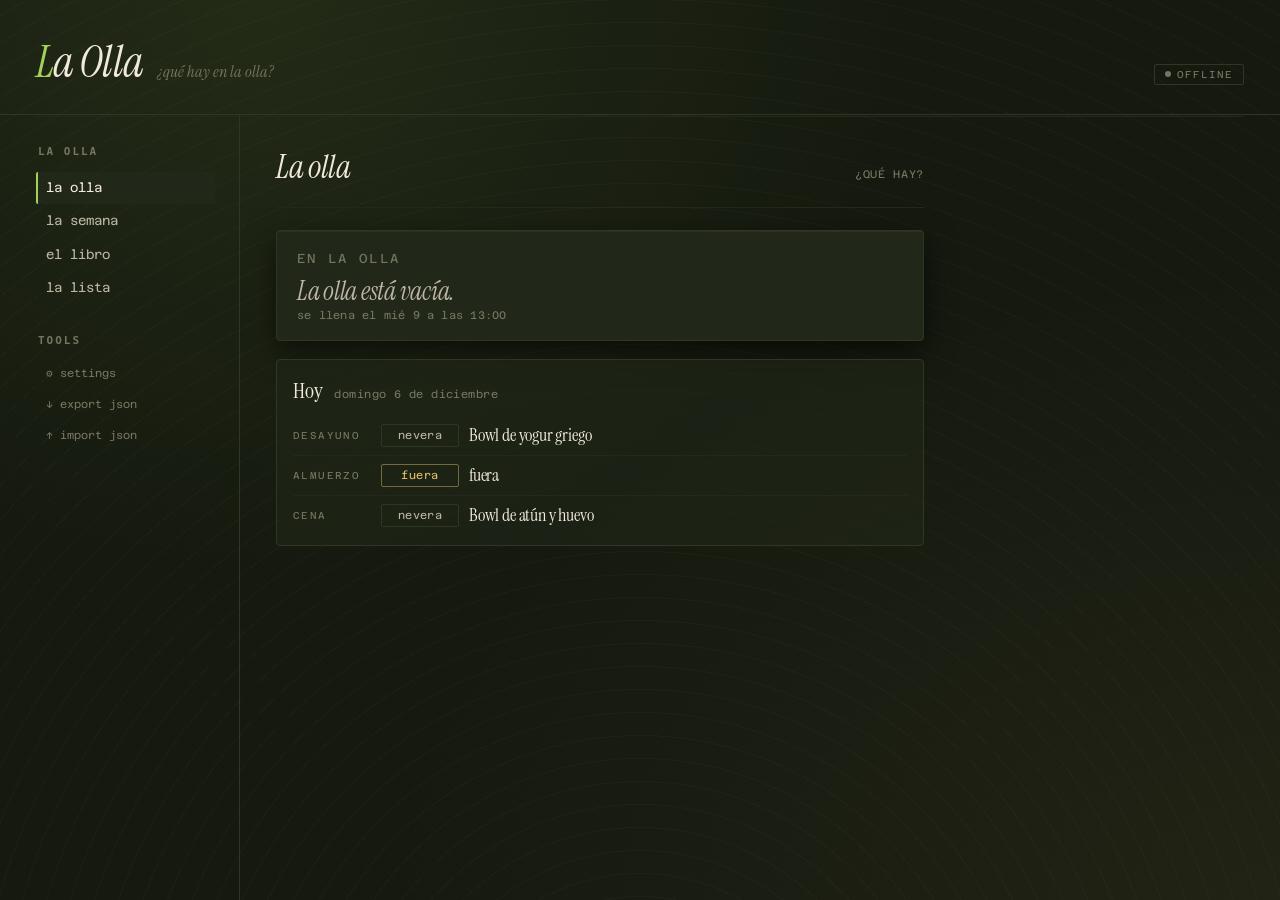
==== commit 8c9905d3: "Docs: remove personal details from the public guide Co-Authored-By: Claude Opus 5.5 <noreply@anthrop" ====
--- a/index.html
+++ b/index.html
@@ -1,10 +1,10 @@
 <!DOCTYPE html>
-<html lang="es">
+<html lang="en">
 <head>
 <meta charset="UTF-8">
 <meta name="viewport" content="width=device-width, initial-scale=1.0, viewport-fit=cover">
 <title>La Olla</title>
-<meta name="theme-color" content="#10140d">
+<meta name="theme-color" content="#15190f">
 <meta name="apple-mobile-web-app-capable" content="yes">
 <meta name="mobile-web-app-capable" content="yes">
 <meta name="apple-mobile-web-app-status-bar-style" content="black-translucent">
@@ -20,11 +20,11 @@
   tagline: '¿qué hay en la olla?',
   description: 'Tomorrow\'s dinner exists before tonight\'s is eaten — the meal-stock organ of the estate.',
   iconLetter: 'O',                     // drawn on the canvas icon
-  iconBg: '#10140d', iconFg: '#a3d15c', // enamel black, cilantro green
+  iconBg: '#15190f', iconFg: '#a3d15c', // enamel black, cilantro green
   STORAGE_KEY: 'olla.v1',              // localStorage key for the whole state object
   GIST_FILENAME: 'olla.json',          // file inside the (dedicated) sync gist
   gistDescription: 'La Olla — meal plan, the pot, the book (his layer only)',
-  themeColors: { macchiato: '#10140d', tokyo: '#f3ecdc' },   // <meta theme-color> per theme: Esmalte (night) / Loza (day)
+  themeColors: { macchiato: '#15190f', tokyo: '#f4efe3' },   // <meta theme-color> per theme: Esmalte (night) / Loza (day)
 };
 </script>
 <script>
@@ -397,415 +397,116 @@
 ::-webkit-scrollbar-thumb { background: var(--paper-hi); border-radius: 0; }
 ::-webkit-scrollbar-thumb:hover { background: var(--line); }
 
-/* ═══ SLOT:APP-CSS — La Olla v2 · "Peltre negro" ═══
-   Graniteware at night, cream enamel by day. Steam is the heat: --steam (0..1, the freshness of what is in
-   the pot) drives the glow rising from the top edge and the colour of the big number, the way La Forja's
-   --heat drives its floor fire. ONE accent (culantro) and it means ALIVE / NEXT. Instrument Serif speaks
-   (hierarchy by size and italics, always weight 400); Azeret Mono counts (minutes, portions, quantities,
-   hours — tabular). Sentence case everywhere; nothing under 11px; faint ink ≥ 5:1.
-   This block comes AFTER the shell's component layer and re-skins it — the shell's desktop chrome
-   (2px radii, tracked caps, bordered boxes) is Bitácora's, not ours. */
-:root, [data-theme="macchiato"] {
-  --bg: #10140d; --bg-elev: #161b12; --paper: #1d2318; --paper-hi: #272f20;
-  --ink: #f1eadb; --ink-dim: #bdb8a5; --ink-faint: #858876;
-  --accent: #a3d15c; --accent-soft: #86b53f; --accent-ink: #132008; --accent-text: #a3d15c;
-  --fresh: #eaf6cf; --cold: #8b9585;
-  --line: rgba(241,234,219,.10); --line-soft: rgba(241,234,219,.06);
-  --gold: #c9c0a3; --danger: #e07a6a;
-  --card: color-mix(in srgb, var(--paper) 84%, transparent);
-  --card-hi: color-mix(in srgb, var(--paper-hi) 88%, transparent);
-  --strike: linear-gradient(180deg, #c4e98a 0%, #a3d15c 45%, #7aa83a 100%);
-  --strike-glow: 0 12px 30px -10px rgba(163,209,92,.55), inset 0 1px 0 rgba(240,255,210,.55);
-  --speckle-op: .5; --grain-op: .28;
-  --shadow: 0 1px 0 rgba(241,234,219,.04) inset, 0 14px 34px rgba(0,0,0,.45);
-  --c-sage-fg: #a3d15c; --c-sage-bg: rgba(163,209,92,.12); --c-sage-bd: rgba(163,209,92,.38);
-  --c-dusty-fg: #bdb8a5; --c-dusty-bg: rgba(241,234,219,.06); --c-dusty-bd: rgba(241,234,219,.16);
-  --serif: 'Instrument Serif', 'Times New Roman', serif;
-  --mono: 'Azeret Mono', ui-monospace, monospace;
-  color-scheme: dark;
-}
-[data-theme="tokyo"] {
-  --bg: #f3ecdc; --bg-elev: #fbf7ee; --paper: #fbf7ee; --paper-hi: #eae2cf;
-  --ink: #1d2416; --ink-dim: #474d3c; --ink-faint: #626652;
-  --accent: #a3d15c; --accent-soft: #6a9c2f; --accent-ink: #132008; --accent-text: #3b6f17;
-  --fresh: #2f5d10; --cold: #7d8270;
-  --line: rgba(29,36,22,.12); --line-soft: rgba(29,36,22,.07);
-  --gold: #7c6a3a; --danger: #b4432f;
-  --card: color-mix(in srgb, var(--paper) 92%, transparent);
-  --card-hi: color-mix(in srgb, var(--paper-hi) 92%, transparent);
-  --strike: linear-gradient(180deg, #b9e27a 0%, #a3d15c 45%, #86b53f 100%);
-  --strike-glow: 0 12px 26px -12px rgba(79,127,29,.55), inset 0 1px 0 rgba(255,255,240,.7);
-  --speckle-op: .35; --grain-op: .16;
-  --shadow: 0 1px 0 rgba(255,255,255,.6) inset, 0 10px 26px rgba(60,50,20,.12);
-  --c-sage-fg: #3b6f17; --c-sage-bg: rgba(79,127,29,.10); --c-sage-bd: rgba(79,127,29,.35);
-  --c-dusty-fg: #474d3c; --c-dusty-bg: rgba(29,36,22,.05); --c-dusty-bd: rgba(29,36,22,.16);
-  color-scheme: light;
-}
-
-/* `hidden` must WIN: author `display:flex/block` on .runner and .field beats the UA rule, and a hidden full-screen
-   runner sat on top of every tap (caught by the harness hit-test, 1-oct). */
-[hidden] { display: none !important; }
-
-/* ── ground: one light source from the top (steam rising), grain, no sidebar ── */
-html { -webkit-text-size-adjust: 100%; }
+/* ═══ SLOT:APP-CSS — La Olla ═══
+   Enamel and chalk: an enamel pot at night (Esmalte) or on a cream counter by day (Loza). One green in the
+   estate — cilantro / ají verde — and it means "alive": a live pot, a hand-set row, the thing to do next.
+   Instrument Serif speaks; Azeret Mono counts (minutes, portions, quantities, hours). Nothing else is loud. */
+body { font-family: 'Azeret Mono', ui-monospace, monospace; font-size: 13px; }
 body {
-  font-family: var(--mono); font-size: 13px; line-height: 1.55; font-variant-numeric: tabular-nums;
-  background: var(--bg);
   background-image:
-    radial-gradient(120% 60% at 50% -12%, color-mix(in srgb, var(--accent) calc(var(--steam, .3) * 22%), transparent) 0%, transparent 62%),
-    radial-gradient(90% 50% at 50% 115%, color-mix(in srgb, var(--ink) 4%, transparent) 0%, transparent 70%);
-  background-attachment: fixed;
-  transition: background 1.2s ease;
-  -webkit-tap-highlight-color: transparent;
-}
-body::after {   /* grain */
-  content: ''; position: fixed; inset: 0; pointer-events: none; z-index: 1;
-  opacity: var(--grain-op); mix-blend-mode: overlay;
-  background-image: url("data:image/svg+xml;utf8,<svg xmlns='http://www.w3.org/2000/svg' width='160' height='160'><filter id='n'><feTurbulence type='fractalNoise' baseFrequency='.9' numOctaves='2' stitchTiles='stitch'/><feColorMatrix values='0 0 0 0 .5  0 0 0 0 .5  0 0 0 0 .5  0 0 0 .55 0'/></filter><rect width='100%' height='100%' filter='url(%23n)'/></svg>");
-}
-h1, h2, h3, h4, .serif { font-family: var(--serif); font-weight: 400; letter-spacing: -0.01em; }
-button { -webkit-user-select: none; user-select: none; touch-action: manipulation; }
-button:focus-visible, input:focus-visible, select:focus-visible, textarea:focus-visible { outline: 2px solid var(--accent); outline-offset: 2px; }
-.mono { font-family: var(--mono); }
-.dim { color: var(--ink-dim); } .faint { color: var(--ink-faint); }
-.nums { font-variant-numeric: lining-nums tabular-nums; }
-
-.app { display: block; max-width: 600px; margin: 0 auto; min-height: 100vh; position: relative; z-index: 2; }
-.sidebar { display: none !important; }
-.fab, .content-header { display: none !important; }
-
-/* ── topbar ── */
-.topbar {
-  position: sticky; top: 0; z-index: 100;
-  display: flex; align-items: center; justify-content: space-between;
-  padding: calc(10px + env(safe-area-inset-top)) 18px 10px;
-  border: 0;
-  background: color-mix(in srgb, var(--bg) 72%, transparent);
-  -webkit-backdrop-filter: blur(14px) saturate(1.2); backdrop-filter: blur(14px) saturate(1.2);
-}
-.topbar::after { content: ''; position: absolute; left: 18px; right: 18px; bottom: 0; height: 1px; background: var(--line-soft); top: auto; }
-.brand { display: flex; align-items: baseline; gap: 0; }
-.brand h1 { font-size: 30px; font-style: italic; line-height: 1; color: var(--ink); letter-spacing: -0.02em; }
-.brand h1 b { font-weight: 400; color: var(--accent-text); }
-.brand h1::first-letter { color: inherit; }
-.tagline { display: none; }
-.actions { display: flex; gap: 8px; align-items: center; }
-.sync-pip { border: 0; padding: 6px 8px; font-size: 11px; letter-spacing: 0; text-transform: none; color: var(--ink-faint); border-radius: 999px; font-family: var(--mono); }
-.sync-pip:hover { color: var(--ink-dim); }
-.icon-btn { width: 40px; height: 40px; display: inline-flex; align-items: center; justify-content: center; border-radius: 12px; color: var(--ink-dim); background: var(--card); box-shadow: inset 0 0 0 1px var(--line); }
-.icon-btn:active { transform: scale(.95); }
-.icon-btn svg { width: 18px; height: 18px; }
-
-.content { padding: 6px 18px calc(118px + env(safe-area-inset-bottom)); overflow: visible; }
-#app-root { position: relative; }
-
-/* ── tabs: serif words + a glowing dot, on a blurred bar ── */
-.bottom-tabs {
-  display: flex !important; position: fixed; left: 0; right: 0; bottom: 0; z-index: 800;
-  max-width: 600px; margin: 0 auto;
-  padding: 8px 8px calc(10px + env(safe-area-inset-bottom));
-  background: color-mix(in srgb, var(--bg) 78%, transparent);
-  -webkit-backdrop-filter: blur(16px) saturate(1.2); backdrop-filter: blur(16px) saturate(1.2);
-  border-top: 1px solid var(--line-soft);
-  justify-content: space-around;
-}
-.bottom-tabs .tab {
-  flex: 1; display: flex; flex-direction: column; align-items: center; gap: 4px;
-  padding: 8px 4px 4px; border-radius: 12px;
-  font-family: var(--serif); font-size: 18px; letter-spacing: 0; text-transform: none;
-  color: var(--ink-faint); transition: color .15s, transform .08s;
-}
-.bottom-tabs .tab .icon { display: none; }
-.bottom-tabs .tab::after { content: ''; width: 5px; height: 5px; border-radius: 50%; background: transparent; transition: background .2s, box-shadow .2s; }
-.bottom-tabs .tab.active { color: var(--ink); }
-.bottom-tabs .tab.active::after { background: var(--accent); box-shadow: 0 0 10px var(--accent); }
-.bottom-tabs .tab:active { transform: scale(.96); background: transparent; }
-
-/* ── type & rhythm ── */
-.date-line { font-family: var(--serif); font-style: italic; font-size: 22px; color: var(--ink-dim); margin: 10px 2px 12px; }
-.sec { font-family: var(--serif); font-style: italic; font-size: 17px; color: var(--ink-faint); margin: 26px 2px 8px; display: flex; justify-content: space-between; align-items: baseline; gap: 10px; }
-.sec .mono { font-style: normal; font-size: 12px; }
-.page-title { font-family: var(--serif); font-size: 44px; line-height: 1; margin: 14px 2px 6px; letter-spacing: -0.02em; }
-.page-sub { font-size: 12px; color: var(--ink-faint); margin: 0 2px 14px; }
-.meta { font-size: 12px; color: var(--ink-faint); }
-.lead { font-family: var(--serif); font-size: 19px; line-height: 1.35; color: var(--ink-dim); font-style: italic; margin: 4px 2px 14px; }
-
-/* ── cards: borderless translucent enamel with a granite speckle ── */
-.card {
-  position: relative; background: var(--card); border-radius: 18px; padding: 16px 16px 14px;
-  box-shadow: inset 0 0 0 1px var(--line-soft);
-  overflow: hidden; isolation: isolate;
-}
-.card + .card { margin-top: 10px; }
-.speckle::before {
-  content: ''; position: absolute; inset: 0; z-index: -1; pointer-events: none; opacity: var(--speckle-op);
-  background-image: url("data:image/svg+xml;utf8,<svg xmlns='http://www.w3.org/2000/svg' width='220' height='220'><filter id='s'><feTurbulence type='fractalNoise' baseFrequency='.55' numOctaves='1' seed='7'/><feColorMatrix type='saturate' values='0'/><feComponentTransfer><feFuncA type='discrete' tableValues='0 0 0 0 0 0 0 0 0 .55'/></feComponentTransfer></filter><rect width='100%' height='100%' filter='url(%23s)'/></svg>");
-  mix-blend-mode: soft-light;
-}
-
-/* ── the pot (hero) ── */
-.pot-panel { display: grid; grid-template-columns: 1fr 128px; gap: 6px; align-items: center; text-align: left; width: 100%; padding: 18px 16px 16px 20px; border-radius: 22px; background: var(--card-hi); }
-.pot-panel .kicker { font-family: var(--serif); font-style: italic; font-size: 17px; color: var(--ink-faint); }
-.pot-num { font-family: var(--serif); font-size: clamp(88px, 27vw, 120px); line-height: .86; letter-spacing: -0.03em; font-variant-numeric: lining-nums;
-  color: color-mix(in oklab, var(--fresh) calc(var(--steam, .5) * 100%), var(--cold)); text-shadow: 0 0 34px color-mix(in srgb, var(--accent) calc(var(--steam, .5) * 30%), transparent); }
-.pot-num .u { font-size: 22px; font-style: italic; letter-spacing: 0; color: var(--ink-dim); text-shadow: none; margin-left: 8px; vertical-align: baseline; }
-.pot-num.word { font-size: clamp(54px, 16vw, 72px); font-style: italic; line-height: .95; color: var(--ink-dim); text-shadow: none; }
-.pot-num.pop { animation: countpop .5s cubic-bezier(.2,.8,.2,1); }
-.pot-name { font-family: var(--serif); font-size: 23px; line-height: 1.1; color: var(--ink); margin-top: 6px; }
-.pot-name .unit { color: var(--ink-dim); font-style: italic; }
-.pot-meta { font-size: 12px; color: var(--ink-faint); margin-top: 6px; }
-.pot-meta .warn { color: var(--danger); }
-.pot-more { font-size: 12px; color: var(--ink-dim); margin-top: 4px; }
-.pot-svg { width: 128px; height: 120px; overflow: visible; }
-.pot-svg .body { fill: var(--paper); stroke: color-mix(in srgb, var(--ink) 30%, transparent); stroke-width: 1.4; }
-.pot-svg .rim, .pot-svg .lid { fill: var(--paper-hi); stroke: color-mix(in srgb, var(--ink) 34%, transparent); stroke-width: 1.4; }
-.pot-svg .handle { fill: none; stroke: color-mix(in srgb, var(--ink) 34%, transparent); stroke-width: 4; stroke-linecap: round; }
-.pot-svg .fill { fill: color-mix(in srgb, var(--accent) calc(30% + var(--steam, .5) * 45%), var(--paper-hi)); transition: y .8s cubic-bezier(.2,.8,.2,1), height .8s cubic-bezier(.2,.8,.2,1); }
-.pot-svg .spk { fill: color-mix(in srgb, var(--ink) 55%, transparent); }
-.pot-svg .knob { fill: var(--paper-hi); stroke: color-mix(in srgb, var(--ink) 34%, transparent); stroke-width: 1.4; }
-.pot-svg .lid-g { transform: translate(-6px, -10px) rotate(-9deg); transform-origin: 60px 30px; transition: transform .38s cubic-bezier(.2,.8,.2,1); }
-.pot-svg.closed .lid-g { transform: none; }
-.pot-svg.closing .lid-g { animation: lidshut .42s cubic-bezier(.2,.8,.2,1) both; }
-.pot-svg .wisp { fill: none; stroke: color-mix(in srgb, var(--ink) 60%, transparent); stroke-width: 2.2; stroke-linecap: round; stroke-dasharray: 46; stroke-dashoffset: 46; opacity: 0; animation: wisp 3.4s ease-out infinite; }
-.pot-svg .wisp:nth-of-type(2) { animation-delay: 1.1s; } .pot-svg .wisp:nth-of-type(3) { animation-delay: 2.2s; }
-.pot-svg .curl { fill: none; stroke: var(--accent); stroke-width: 2.4; stroke-linecap: round; stroke-dasharray: 60; stroke-dashoffset: 60; opacity: 0; }
-.pot-svg.closing .curl { animation: curl .9s .25s ease-out both; }
-.pot-svg.cold .wisp { display: none; }
-@keyframes wisp { 0% { stroke-dashoffset: 46; opacity: 0; transform: translateY(6px); } 30% { opacity: calc(.25 + var(--steam, .5) * .55); } 100% { stroke-dashoffset: -46; opacity: 0; transform: translateY(-16px); } }
-@keyframes curl { 0% { stroke-dashoffset: 60; opacity: .9; } 100% { stroke-dashoffset: -60; opacity: 0; transform: translateY(-22px); } }
-@keyframes lidshut { 0% { transform: translate(-60px, -26px) rotate(-14deg); } 82% { transform: translate(1px, 2px) rotate(.6deg); } 100% { transform: none; } }
-@keyframes countpop { 0% { transform: scale(1.18); } 100% { transform: scale(1); } }
-
-/* ── the strike bar (the next action) ── */
-.strike {
-  display: flex; width: 100%; align-items: baseline; justify-content: space-between; gap: 12px;
-  min-height: 66px; padding: 14px 22px; margin-top: 12px; border-radius: 18px;
-  background: var(--strike); color: var(--accent-ink); box-shadow: var(--strike-glow);
-  font-family: var(--serif); font-style: italic; font-size: 30px; line-height: 1.05; text-align: left;
-  transition: transform .08s, filter .15s;
-}
-.strike small { font-family: var(--mono); font-style: normal; font-size: 12px; line-height: 1.4; text-align: right; color: color-mix(in srgb, var(--accent-ink) 78%, transparent); }
-.strike:active { transform: translateY(2px) scale(.99); filter: brightness(.97); }
-.strike.ghost { background: var(--card); color: var(--ink); box-shadow: inset 0 0 0 1px var(--line); }
-.strike.ghost small { color: var(--ink-faint); }
-.strike.sm { min-height: 52px; font-size: 24px; padding: 10px 18px; }
-.under { display: flex; justify-content: center; gap: 22px; margin: 10px 0 2px; }
-.link { font-family: var(--serif); font-style: italic; font-size: 17px; color: var(--ink-dim); padding: 6px 2px; text-decoration: underline; text-decoration-color: var(--line); text-underline-offset: 4px; }
-.link:hover { color: var(--ink); }
-.link.danger { color: var(--danger); }
-
-/* ── question / rescue / gear cards ── */
-.q-card { padding: 18px; }
-.q-card h3 { font-size: 26px; line-height: 1.1; margin-bottom: 4px; }
-.q-card .meta { margin-bottom: 12px; }
-.q-row { display: grid; grid-template-columns: 1fr 1fr 1fr; gap: 8px; margin-top: 12px; }
-.chip-btn { min-height: 48px; padding: 10px 12px; border-radius: 14px; background: var(--card); box-shadow: inset 0 0 0 1px var(--line); font-family: var(--serif); font-size: 19px; color: var(--ink); text-align: center; }
-.chip-btn.go { background: var(--strike); color: var(--accent-ink); box-shadow: var(--strike-glow); font-style: italic; }
-.chip-btn.on { box-shadow: inset 0 0 0 1.5px var(--accent); color: var(--ink); background: color-mix(in srgb, var(--accent) 14%, var(--card)); }
-.chip-btn:active { transform: scale(.98); }
-.rescue-item { display: grid; grid-template-columns: 30px 1fr auto; gap: 10px; align-items: center; width: 100%; text-align: left; padding: 12px 4px; border-top: 1px solid var(--line-soft); }
-.rescue-item:first-of-type { border-top: 0; }
-.rescue-item .n { font-family: var(--serif); font-style: italic; font-size: 20px; color: var(--accent-text); }
-.rescue-item .t { font-family: var(--serif); font-size: 20px; line-height: 1.15; color: var(--ink); }
-.rescue-item .m { font-size: 12px; color: var(--ink-faint); text-align: right; }
-
-/* ── meal rows (Hoy) ── */
-.rows { padding: 4px 14px 4px 16px; }
-.row { display: grid; grid-template-columns: 1fr 48px; align-items: center; gap: 10px; padding: 12px 0; border-top: 1px solid var(--line-soft); min-height: 64px; }
-.row:first-child { border-top: 0; }
-.row .slot { font-family: var(--serif); font-style: italic; font-size: 15px; color: var(--ink-faint); line-height: 1.1; }
-.row .dish { font-family: var(--serif); font-size: 21px; line-height: 1.12; color: var(--ink); margin-top: 2px; }
-.row .sub { font-size: 12px; color: var(--ink-faint); margin-top: 3px; }
-.row .sub .acc { color: var(--accent-text); }
-.row.past .dish { color: var(--ink-dim); }
-.row.done .dish { color: var(--ink-dim); }
-.ring { width: 44px; height: 44px; border-radius: 50%; display: inline-flex; align-items: center; justify-content: center; box-shadow: inset 0 0 0 1.5px var(--line); color: var(--ink-faint); font-family: var(--serif); font-size: 20px; justify-self: end; transition: transform .1s, background .2s; }
-.ring:active { transform: scale(.92); }
-.ring.ate { background: var(--accent); color: var(--accent-ink); box-shadow: 0 0 16px -4px var(--accent); }
-.ring.other { box-shadow: inset 0 0 0 1.5px var(--accent); color: var(--accent-text); font-style: italic; }
-.ring.skipped { color: var(--danger); box-shadow: inset 0 0 0 1.5px color-mix(in srgb, var(--danger) 50%, transparent); }
-.ring svg { width: 18px; height: 18px; }
-
-/* ── the week strip: seven bowls ── */
-.bowls { display: grid; grid-template-columns: repeat(7, 1fr); gap: 6px; padding: 14px 12px 12px; }
-.bowl { display: flex; flex-direction: column; align-items: center; gap: 6px; padding: 4px 0; border-radius: 12px; }
-.bowl svg { width: 100%; max-width: 46px; height: 30px; overflow: visible; }
-.bowl .b-out { fill: none; stroke: color-mix(in srgb, var(--ink) 28%, transparent); stroke-width: 1.4; }
-.bowl .b-fill { fill: var(--accent); }
-.bowl .b-half { fill: color-mix(in srgb, var(--accent) 45%, var(--paper-hi)); }
-.bowl .b-home { fill: color-mix(in srgb, var(--ink) 16%, transparent); }
-.bowl .d { font-size: 11px; color: var(--ink-faint); }
-.bowl.today { background: color-mix(in srgb, var(--accent) 9%, transparent); box-shadow: inset 0 0 0 1px color-mix(in srgb, var(--accent) 35%, transparent); }
-.bowl.today .d { color: var(--ink); }
-.bowl .tag { font-size: 10px; line-height: 1; color: var(--accent-text); min-height: 10px; }
-.register { font-family: var(--serif); font-style: italic; font-size: 16px; color: var(--ink-dim); padding: 0 14px 14px; text-align: center; }
-
-/* ── Semana ── */
-.day { padding: 14px 14px 8px 16px; }
-.day + .day { margin-top: 10px; }
-.day-h { display: flex; align-items: baseline; gap: 10px; flex-wrap: wrap; margin-bottom: 2px; }
-.day-h h3 { font-size: 26px; line-height: 1.05; }
-.day-h .today-w { font-family: var(--serif); font-style: italic; font-size: 17px; color: var(--accent-text); }
-.tag-g { font-size: 11px; color: var(--ink-dim); padding: 2px 8px; border-radius: 999px; box-shadow: inset 0 0 0 1px var(--line); }
-.srow { display: grid; grid-template-columns: 74px 1fr auto; gap: 8px; align-items: center; padding: 9px 0; border-top: 1px solid var(--line-soft); min-height: 52px; }
-.srow .slot { font-family: var(--serif); font-style: italic; font-size: 15px; color: var(--ink-faint); }
-.srow .dish { font-family: var(--serif); font-size: 19px; line-height: 1.15; color: var(--ink); }
-.srow .dish small { display: block; font-family: var(--mono); font-size: 11px; color: var(--ink-faint); margin-top: 2px; }
-.kind { min-width: 78px; min-height: 36px; padding: 6px 10px; border-radius: 999px; font-family: var(--mono); font-size: 12px; color: var(--ink-dim); box-shadow: inset 0 0 0 1px var(--line); text-align: center; }
-.kind.k-cook { color: var(--accent-ink); background: var(--accent); box-shadow: none; }
-.kind.k-leftover { color: var(--accent-text); box-shadow: inset 0 0 0 1.2px color-mix(in srgb, var(--accent) 55%, transparent); }
-.kind.k-out { font-style: italic; }
-.kind:active { transform: scale(.96); }
-.srow.hand .slot::after { content: ' ·'; color: var(--accent-text); }
-.crow { display: grid; grid-template-columns: 74px 1fr auto; gap: 8px; align-items: center; padding: 10px 0 8px; border-top: 1px solid color-mix(in srgb, var(--accent) 30%, var(--line-soft)); }
-.crow .at { font-family: var(--mono); font-size: 15px; color: var(--accent-text); font-variant-numeric: lining-nums tabular-nums; }
-.crow .dish { font-family: var(--serif); font-size: 19px; line-height: 1.15; color: var(--ink); text-align: left; }
-.crow .dish small { display: block; font-family: var(--mono); font-size: 11px; color: var(--ink-faint); margin-top: 2px; }
-.crow .swap { width: 40px; height: 40px; border-radius: 12px; color: var(--ink-dim); box-shadow: inset 0 0 0 1px var(--line); font-size: 16px; }
-.back-rule { font-size: 12px; color: var(--ink-faint); text-decoration: underline; text-underline-offset: 3px; padding: 4px 0; }
-.refusals { margin-top: 12px; padding: 14px 16px; border-radius: 16px; color: var(--danger); background: color-mix(in srgb, var(--danger) 8%, transparent); font-size: 12px; }
-.refusals h4 { font-family: var(--serif); font-size: 19px; margin-bottom: 4px; }
-
-/* ── Libro ── */
-.shelf { margin-top: 18px; }
-.shelf-h { display: flex; align-items: center; gap: 12px; margin: 0 2px 8px; }
-.shelf-h h3 { font-size: 26px; line-height: 1; }
-.shelf-h .what { font-family: var(--serif); font-style: italic; font-size: 17px; color: var(--ink-faint); }
-.shelf-h .here { font-size: 11px; color: var(--accent-text); margin-left: auto; }
-.jar { width: 22px; height: 28px; flex: none; }
-.jar .g { fill: none; stroke: color-mix(in srgb, var(--ink) 35%, transparent); stroke-width: 1.3; }
-.jar .f { fill: var(--accent); }
-.shelf.far { opacity: .5; }
-.rec { display: grid; grid-template-columns: 46px 1fr auto; gap: 12px; align-items: center; width: 100%; text-align: left; padding: 10px 6px; border-top: 1px solid var(--line-soft); }
-.rec:first-child { border-top: 0; }
-.tile { width: 46px; height: 46px; border-radius: 14px; display: flex; align-items: center; justify-content: center; font-family: var(--serif); font-style: italic; font-size: 28px; color: var(--ink);
-  background: radial-gradient(circle at 35% 30%, color-mix(in srgb, var(--accent) 30%, transparent), transparent 70%), var(--paper-hi); box-shadow: inset 0 0 0 1px var(--line-soft); }
-.tile.pe { background: radial-gradient(circle at 35% 30%, color-mix(in srgb, var(--danger) 26%, transparent), transparent 70%), var(--paper-hi); }
-.rec .nm { font-family: var(--serif); font-size: 20px; line-height: 1.12; color: var(--ink); }
-.rec .mt { font-size: 11px; color: var(--ink-faint); margin-top: 2px; }
-.rec .lk { font-family: var(--serif); font-style: italic; font-size: 15px; color: var(--accent-text); }
-.rec .lk.meh { color: var(--ink-faint); } .rec .lk.never { color: var(--danger); }
-
-/* ── Lista ── */
-.trip-h { display: flex; justify-content: space-between; align-items: flex-start; gap: 10px; }
-.trip-h h3 { font-size: 28px; line-height: 1.05; }
-.trip-h .meta { margin-top: 4px; }
-.aisle { font-family: var(--serif); font-style: italic; font-size: 16px; color: var(--ink-faint); margin: 16px 0 2px; }
-.item { display: grid; grid-template-columns: 34px 1fr auto; gap: 10px; align-items: center; width: 100%; text-align: left; padding: 10px 0; border-top: 1px solid var(--line-soft); min-height: 54px; }
-.item .box { width: 26px; height: 26px; border-radius: 50%; box-shadow: inset 0 0 0 1.5px color-mix(in srgb, var(--ink) 30%, transparent); display: inline-flex; align-items: center; justify-content: center; }
-.item .box svg { width: 14px; height: 14px; opacity: 0; }
-.item.on .box { background: var(--accent); box-shadow: none; } .item.on .box svg { opacity: 1; }
-.item .nm { font-family: var(--serif); font-size: 20px; line-height: 1.15; color: var(--ink); }
-.item .fr { display: block; font-family: var(--mono); font-size: 11px; color: var(--ink-faint); margin-top: 2px; }
-.item .q { font-size: 13px; color: var(--ink-dim); text-align: right; }
-.item.on .nm { color: var(--ink-faint); text-decoration: line-through; text-decoration-color: var(--line); }
-.item .soon { color: var(--danger); }
-
-/* ── sheets (dialogs become bottom sheets on the phone) ── */
-dialog::backdrop { background: rgba(6,8,4,.62); -webkit-backdrop-filter: blur(3px); backdrop-filter: blur(3px); }
-.modal, .prompt-modal { background: var(--bg-elev); border: 0; border-radius: 22px; box-shadow: 0 -10px 40px rgba(0,0,0,.45), inset 0 0 0 1px var(--line-soft); }
-.modal header { border-bottom: 0; padding: 18px 20px 6px; }
-.modal header h2 { font-size: 30px; }
-.modal header p { text-transform: none; letter-spacing: 0; font-size: 12px; font-family: var(--mono); }
-.modal footer { border-top: 1px solid var(--line-soft); }
-.modal .close { width: 40px; height: 40px; border-radius: 12px; font-size: 24px; }
-dialog.sheet { margin: auto auto 0; width: 100%; max-width: 600px; }
-dialog.sheet .modal { width: 100%; max-height: 92vh; border-radius: 24px 24px 0 0; padding-bottom: env(safe-area-inset-bottom); animation: sheetIn .3s cubic-bezier(.2,.8,.2,1); }
-dialog.sheet .modal::before { content: ''; display: block; width: 38px; height: 5px; border-radius: 3px; background: var(--ink-faint); opacity: .35; margin: 8px auto 0; }
-@keyframes sheetIn { from { transform: translateY(100%); } to { transform: none; } }
-.sheet-body { padding: 4px 20px 22px; overflow-y: auto; max-height: calc(92vh - 70px); }
-.sheet-body h2 { font-size: 34px; line-height: 1.05; font-style: italic; }
-.sheet-body .strike { font-size: 26px; }
-.field { display: block; margin-top: 14px; }
-.field > span { display: block; font-family: var(--serif); font-style: italic; font-size: 16px; color: var(--ink-faint); margin-bottom: 6px; }
-.field input[type=text], .field input[type=number], .field textarea, .field select {
-  width: 100%; font-family: var(--mono); font-size: 16px; color: var(--ink); background: var(--paper); border-radius: 12px; padding: 12px 14px; box-shadow: inset 0 0 0 1px var(--line); }
-.seg { display: flex; flex-wrap: wrap; gap: 8px; }
-.seg .chip-btn { flex: 1 1 auto; min-width: 52px; font-size: 18px; min-height: 44px; padding: 8px 10px; }
-.stepper { display: inline-flex; align-items: center; gap: 4px; background: var(--paper); border-radius: 14px; box-shadow: inset 0 0 0 1px var(--line); }
-.stepper button { width: 44px; height: 44px; font-size: 22px; color: var(--ink-dim); border-radius: 12px; }
-.stepper b { font-family: var(--serif); font-weight: 400; font-size: 26px; min-width: 34px; text-align: center; font-variant-numeric: lining-nums; }
-
-/* recipe sheet */
-.rx-meta { font-size: 12px; color: var(--ink-faint); margin: 6px 0 12px; }
-.rx-h { font-family: var(--serif); font-style: italic; font-size: 17px; color: var(--ink-faint); margin: 18px 0 6px; display: flex; justify-content: space-between; align-items: center; }
-.ings { list-style: none; }
-.ings li { display: grid; grid-template-columns: 92px 1fr; gap: 10px; padding: 7px 0; border-top: 1px solid var(--line-soft); font-family: var(--serif); font-size: 18px; }
-.ings li .q { font-family: var(--mono); font-size: 13px; color: var(--accent-text); padding-top: 3px; }
-.steps { list-style: none; counter-reset: s; }
-.steps li { counter-increment: s; display: grid; grid-template-columns: 30px 1fr; gap: 8px; padding: 10px 0; border-top: 1px solid var(--line-soft); font-family: var(--serif); font-size: 18px; line-height: 1.4; color: var(--ink); }
-.steps li::before { content: counter(s); font-family: var(--serif); font-style: italic; font-size: 22px; color: var(--accent-text); line-height: 1.1; }
-.steps .t-chip { display: inline-block; margin-left: 6px; font-family: var(--mono); font-size: 11px; color: var(--accent-text); padding: 1px 7px; border-radius: 999px; box-shadow: inset 0 0 0 1px color-mix(in srgb, var(--accent) 45%, transparent); vertical-align: 2px; }
-.notes p { font-family: var(--serif); font-size: 17px; color: var(--ink-dim); line-height: 1.4; padding: 3px 0; }
-.notes a { color: var(--ink-faint); font-family: var(--mono); font-size: 11px; border: 0; text-decoration: underline; }
-
-/* ── the cook-along (full-screen, La Forja's runner) ── */
-.runner { position: fixed; inset: 0; z-index: 950; background: var(--bg); display: flex; flex-direction: column; animation: fadeUp .25s ease both; }
-.runner::before { content: ''; position: absolute; inset: 0; pointer-events: none; background: radial-gradient(120% 55% at 50% -10%, color-mix(in srgb, var(--accent) 18%, transparent), transparent 65%); }
-.r-head { position: relative; display: flex; align-items: center; gap: 10px; padding: calc(10px + env(safe-area-inset-top)) 16px 8px; }
-.r-head .ttl { flex: 1; font-family: var(--serif); font-style: italic; font-size: 19px; color: var(--ink-dim); white-space: nowrap; overflow: hidden; text-overflow: ellipsis; }
-.ingots { display: flex; gap: 4px; padding: 0 18px; position: relative; }
-.ingots i { flex: 1; height: 5px; border-radius: 3px; background: var(--line); }
-.ingots i.done { background: color-mix(in srgb, var(--accent) 55%, var(--paper-hi)); }
-.ingots i.now { background: var(--accent); box-shadow: 0 0 10px var(--accent); }
-.timers { display: flex; gap: 6px; flex-wrap: wrap; padding: 10px 18px 0; position: relative; }
-.timer-chip { font-family: var(--mono); font-size: 13px; padding: 6px 12px; border-radius: 999px; background: var(--card); box-shadow: inset 0 0 0 1px var(--line); color: var(--ink); }
-.timer-chip.ring-now { background: var(--danger); color: #fff; animation: pulse 1s infinite; }
-.timer-chip.done { color: var(--ink-faint); }
-.r-body { position: relative; flex: 1; overflow-y: auto; padding: 18px 22px 20px; max-width: 600px; width: 100%; margin: 0 auto; }
-.r-step-n { font-family: var(--serif); font-style: italic; font-size: 18px; color: var(--ink-faint); }
-.r-text { font-family: var(--serif); font-size: clamp(26px, 7.4vw, 34px); line-height: 1.22; color: var(--ink); margin-top: 8px; }
-.r-ings { margin-top: 18px; }
-.r-ings li { display: grid; grid-template-columns: 92px 1fr; gap: 10px; padding: 8px 0; border-top: 1px solid var(--line-soft); font-family: var(--serif); font-size: 19px; list-style: none; }
-.r-ings li .q { font-family: var(--mono); font-size: 13px; color: var(--accent-text); padding-top: 4px; }
-.r-ings li.got { color: var(--ink-faint); text-decoration: line-through; text-decoration-color: var(--line); }
-.r-big { font-family: var(--serif); font-size: clamp(84px, 26vw, 132px); line-height: .9; text-align: center; margin: 26px 0 6px; font-variant-numeric: lining-nums tabular-nums; letter-spacing: -0.03em;
-  color: color-mix(in oklab, var(--fresh) calc(var(--t-left, 1) * 100%), var(--accent)); }
-.r-big.over { color: var(--danger); animation: pulse 1s infinite; }
-.r-cap { text-align: center; font-family: var(--serif); font-style: italic; font-size: 18px; color: var(--ink-dim); }
-.r-nav { position: relative; display: grid; grid-template-columns: 1fr 2fr; gap: 10px; padding: 10px 18px calc(14px + env(safe-area-inset-bottom)); max-width: 600px; width: 100%; margin: 0 auto; }
-.r-nav .strike { margin-top: 0; }
-.r-nav .back { border-radius: 18px; background: var(--card); box-shadow: inset 0 0 0 1px var(--line); font-family: var(--serif); font-style: italic; font-size: 22px; color: var(--ink-dim); }
-.r-done-h { font-family: var(--serif); font-size: 44px; line-height: 1.02; margin-top: 18px; }
-@keyframes pulse { 50% { opacity: .55; } }
-@keyframes fadeUp { from { opacity: 0; transform: translateY(10px); } to { opacity: 1; transform: none; } }
-
-/* ── load: one orchestrated, staggered rise ── */
-.rise { animation: rise .6s cubic-bezier(.2,.7,.2,1) both; animation-delay: calc(var(--i, 0) * 70ms); }
-@keyframes rise { from { opacity: 0; transform: translateY(10px); } to { opacity: 1; transform: none; } }
-@media (prefers-reduced-motion: reduce) { .rise, .runner, .pot-num.pop, .pot-svg .wisp, .pot-svg.closing .lid-g, .pot-svg.closing .curl, dialog.sheet .modal { animation: none !important; } }
-
-/* settings, re-skinned */
-.settings-section { background: var(--card); border: 0; border-radius: 18px; box-shadow: inset 0 0 0 1px var(--line-soft); padding: 16px; }
-.settings-section h3 { font-size: 22px; }
-.settings-section .desc { font-size: 12px; }
-.form-grid label { text-transform: none; letter-spacing: 0; font-family: var(--serif); font-style: italic; font-size: 15px; color: var(--ink-faint); }
-.form-grid input[type="text"], .form-grid input[type="password"], .form-grid select, .settings-section textarea { font-family: var(--mono); font-size: 16px; border-radius: 12px; background: var(--paper); border: 0; box-shadow: inset 0 0 0 1px var(--line); }
-.btn-primary, .modal footer .submit { background: var(--strike); color: var(--accent-ink); border-radius: 14px; font-family: var(--serif); font-style: italic; font-size: 19px; text-transform: none; letter-spacing: 0; padding: 10px 22px; box-shadow: var(--strike-glow); }
-.btn-secondary { border-radius: 14px; text-transform: none; letter-spacing: 0; font-family: var(--serif); font-size: 17px; border: 0; box-shadow: inset 0 0 0 1px var(--line); }
-.btn-danger { text-transform: none; letter-spacing: 0; font-family: var(--serif); font-size: 16px; }
-.sync-status { font-family: var(--mono); font-size: 12px; }
-.claude-only { display: none !important; }
-.k-grid { display: grid; grid-template-columns: repeat(7, 1fr); gap: 6px; }
-.k-grid .chip-btn { font-size: 14px; min-height: 40px; padding: 6px 2px; font-family: var(--mono); }
-.wins { display: grid; grid-template-columns: 1fr; gap: 6px; }
-.win { display: grid; grid-template-columns: 44px 1fr 1fr; gap: 6px; align-items: center; }
-.win .d { font-size: 12px; color: var(--ink-dim); }
-.win input { font-family: var(--mono); font-size: 16px; padding: 8px 10px; border-radius: 10px; background: var(--paper); box-shadow: inset 0 0 0 1px var(--line); color: var(--ink); width: 100%; }
-.toast { border-radius: 14px; font-family: var(--serif); font-size: 18px; text-transform: none; letter-spacing: 0; bottom: calc(96px + env(safe-area-inset-bottom)); }
-.empty { text-align: center; padding: 40px 20px; }
-.empty .art { width: 120px; height: 110px; margin: 0 auto 10px; display: block; }
-.empty h3 { font-size: 30px; font-style: italic; color: var(--ink-dim); }
-.empty p { font-family: var(--serif); font-size: 17px; color: var(--ink-faint); margin-top: 6px; }
-
-@media (min-width: 881px) {
-  .content { padding-top: 14px; }
-  .bottom-tabs { border-radius: 22px 22px 0 0; }
-}
+    radial-gradient(ellipse at 20% 0%, color-mix(in srgb, var(--accent) 10%, transparent) 0%, transparent 45%),
+    radial-gradient(ellipse at 100% 100%, color-mix(in srgb, var(--gold) 6%, transparent) 0%, transparent 50%),
+    repeating-radial-gradient(circle at 50% 120%, transparent 0 22px, color-mix(in srgb, var(--ink) 2.5%, transparent) 22px 23px);   /* enamel rings: the bottom of a pot */
+}
+.mono { font-family: 'Azeret Mono', ui-monospace, monospace; }
+.meta { color: var(--ink-faint); font-size: 11px; letter-spacing: 0.02em; }
+.content { max-width: 720px; }
+.fab { display: none !important; }                       /* v1 has no primary gesture; the tap on a row is the gesture */
+.nav-list li[data-view] { cursor: pointer; }
+
+/* ── the pot ── */
+.olla-card { position: relative; background: var(--paper); border: 1px solid var(--line); border-radius: 4px; padding: 18px 20px 16px; margin-bottom: 18px; overflow: hidden; box-shadow: var(--shadow); animation: rise .6s cubic-bezier(.2,.7,.2,1) both; }
+.olla-card h3 { font-size: 13px; letter-spacing: 0.18em; text-transform: uppercase; color: var(--ink-faint); font-family: 'Azeret Mono', monospace; margin-bottom: 8px; }
+.olla-card .big { font-size: 26px; line-height: 1.15; color: var(--ink); }
+.olla-card.empty .big { color: var(--ink-dim); font-style: italic; }
+.olla-card.live { border-color: color-mix(in srgb, var(--accent) 45%, var(--line)); }
+.olla-card.live::before { content: ''; position: absolute; inset: 0 0 auto 0; height: 2px; background: linear-gradient(90deg, transparent, var(--accent), transparent); opacity: .8; }
+.batch { display: flex; flex-direction: column; gap: 2px; padding: 6px 0; }
+.batch + .batch { border-top: 1px dashed var(--line); }
+.steam { position: absolute; right: 22px; top: 8px; width: 60px; height: 40px; pointer-events: none; }
+.steam i { position: absolute; bottom: 0; width: 2px; height: 26px; border-radius: 2px; background: linear-gradient(180deg, transparent, color-mix(in srgb, var(--ink) 55%, transparent)); opacity: 0; transform-origin: bottom; animation: steam 3.2s ease-out infinite; }
+.steam i:nth-child(1) { left: 14px; animation-delay: .2s; }
+.steam i:nth-child(2) { left: 30px; animation-delay: 1.1s; height: 32px; }
+.steam i:nth-child(3) { left: 46px; animation-delay: 2s; height: 22px; }
+@keyframes steam { 0% { opacity: 0; transform: translateY(6px) scaleY(.4) rotate(0); } 25% { opacity: .55; } 100% { opacity: 0; transform: translateY(-22px) scaleY(1.2) rotate(6deg); } }
+@media (prefers-reduced-motion: reduce) { .steam i, .olla-card, .day-card, .meal-row { animation: none !important; } }
+
+/* ── today / a day ── */
+.hoy, .day-card { border: 1px solid var(--line); border-radius: 4px; padding: 14px 16px 10px; margin-bottom: 14px; background: color-mix(in srgb, var(--paper) 55%, transparent); animation: rise .55s cubic-bezier(.2,.7,.2,1) both; animation-delay: calc(80ms + var(--i, 0) * 60ms); }
+.hoy h3, .day-card h3 { font-size: 22px; display: flex; align-items: baseline; gap: 12px; margin-bottom: 8px; color: var(--ink); }
+.hoy h3 .date { font-size: 11px; color: var(--ink-faint); letter-spacing: .04em; }
+.tag { font-size: 10px; letter-spacing: .14em; text-transform: uppercase; color: var(--accent); border: 1px solid color-mix(in srgb, var(--accent) 50%, transparent); border-radius: 2px; padding: 1px 6px; }
+.meal-row { display: grid; grid-template-columns: 78px 78px 1fr auto; align-items: center; gap: 10px; padding: 8px 0; border-top: 1px solid var(--line-soft); }
+.meal-row:first-of-type { border-top: 0; }
+.meal-row .slot { font-size: 10px; letter-spacing: .14em; text-transform: uppercase; color: var(--ink-faint); }
+.meal-row .kind { font-family: 'Azeret Mono', monospace; font-size: 11px; letter-spacing: .04em; padding: 4px 8px; border-radius: 2px; border: 1px solid var(--line); color: var(--ink-dim); text-align: center; transition: border-color .15s, color .15s, background .15s; }
+.meal-row .kind:hover { border-color: var(--accent-soft); color: var(--ink); }
+.meal-row .kind.k-swipe { color: var(--c-dusty-fg); border-color: var(--c-dusty-bd); background: var(--c-dusty-bg); }
+.meal-row .kind.k-cook { color: var(--bg); background: var(--accent); border-color: var(--accent); }
+.meal-row .kind.k-leftover { color: var(--c-sage-fg); border-color: var(--c-sage-bd); background: var(--c-sage-bg); }
+.meal-row .kind.k-home { color: var(--ink-dim); }
+.meal-row .kind.k-out { color: var(--gold); border-color: color-mix(in srgb, var(--gold) 45%, transparent); }
+.meal-row .label { font-size: 18px; line-height: 1.2; color: var(--ink); text-align: left; padding: 0; }
+button.label:hover { color: var(--accent); }
+.meal-row.hand .slot::after { content: ' ·'; color: var(--accent); }
+.meal-row.past { opacity: .5; }
+.meal-row .note { font-size: 10px; color: var(--danger); letter-spacing: .08em; text-transform: uppercase; }
+.cook-row { display: grid; grid-template-columns: 78px 1fr auto auto; align-items: center; gap: 10px; padding: 9px 0 6px; margin-top: 4px; border-top: 1px solid color-mix(in srgb, var(--accent) 35%, var(--line)); }
+.cook-row .at { color: var(--accent); font-size: 14px; }
+.cook-row .label { font-size: 17px; color: var(--ink); text-align: left; padding: 0; }
+.cook-row .ghost { color: var(--ink-faint); font-size: 15px; padding: 2px 6px; }
+.cook-row .ghost:hover { color: var(--accent); }
+.feed { font-size: 11px; color: var(--ink-faint); padding: 8px 0 4px; border-top: 1px dashed var(--line-soft); margin-top: 4px; }
+.feed .serif { font-size: 15px; color: var(--ink-dim); }
+.week-meta { color: var(--ink-faint); font-size: 11px; letter-spacing: .04em; margin-bottom: 12px; }
+.refusals { border: 1px solid color-mix(in srgb, var(--danger) 45%, var(--line)); border-radius: 4px; padding: 12px 16px; margin-top: 8px; font-size: 11px; color: var(--danger); }
+.refusals h3 { font-size: 18px; margin-bottom: 4px; }
+
+/* ── the book ── */
+.lead { font-size: 18px; color: var(--ink-dim); font-style: italic; margin-bottom: 18px; }
+.rung { border-top: 1px solid var(--line); padding: 12px 0 6px; }
+.rung h3 { font-size: 20px; display: flex; align-items: baseline; gap: 10px; margin-bottom: 4px; }
+.rung.here h3 { color: var(--accent); }
+.rung.far { opacity: .45; }
+.recipe-line { display: flex; width: 100%; justify-content: space-between; align-items: baseline; gap: 12px; padding: 7px 8px; border-radius: 2px; text-align: left; }
+.recipe-line:hover { background: var(--paper); }
+.recipe-line .serif { font-size: 18px; color: var(--ink); }
+
+/* ── the list ── */
+.list { list-style: none; }
+.list li label { display: grid; grid-template-columns: 18px 1fr auto; grid-template-areas: "c n q" "c f f"; column-gap: 12px; align-items: baseline; padding: 8px 4px; border-top: 1px solid var(--line-soft); cursor: pointer; }
+.list li input { grid-area: c; accent-color: var(--accent); }
+.list li .serif { grid-area: n; font-size: 18px; color: var(--ink); }
+.list li .meta { grid-area: q; }
+.list li .for { grid-area: f; font-size: 10px; color: var(--ink-faint); }
+.list li.done .serif { text-decoration: line-through; color: var(--ink-faint); }
+
+/* ── the recipe sheet ── */
+#recipe-modal .modal { width: min(560px, 94vw); }
+#recipe-body h2 { font-size: 30px; font-style: italic; margin-bottom: 4px; }
+#recipe-body h4 { font-size: 12px; letter-spacing: .16em; text-transform: uppercase; color: var(--ink-faint); font-family: 'Azeret Mono', monospace; margin: 16px 0 6px; }
+.ings { list-style: none; } .ings li { padding: 3px 0; font-size: 14px; font-family: 'Instrument Serif', serif; } .ings .mono { color: var(--accent); font-size: 12px; margin-right: 6px; }
+.steps { padding-left: 20px; } .steps li { padding: 4px 0; font-size: 15px; line-height: 1.5; font-family: 'Instrument Serif', serif; color: var(--ink); }
+.steps li::marker { color: var(--accent); font-family: 'Azeret Mono', monospace; font-size: 11px; }
+
+/* ── settings: la cocina ── */
+.dows { display: flex; flex-wrap: wrap; gap: 6px; margin-top: 4px; }
+.dow { display: inline-flex; align-items: center; gap: 5px; font-size: 11px; text-transform: none; letter-spacing: 0; color: var(--ink-dim); padding: 4px 8px; border: 1px solid var(--line); border-radius: 2px; }
+.dow input { accent-color: var(--accent); }
+.wins { display: grid; grid-template-columns: 1fr 1fr; gap: 6px 10px; margin-top: 4px; }
+.win { display: grid; grid-template-columns: 34px 1fr; align-items: center; gap: 6px; }
+.win input { background: var(--bg); border: 1px solid var(--line); border-radius: 2px; padding: 6px 8px; font-size: 12px; }
+#kitchen-settings textarea { min-height: 70px; }
+
+@keyframes rise { from { opacity: 0; transform: translateY(8px); } to { opacity: 1; transform: none; } }
 @media (max-width: 880px) {
-  .topbar { padding-left: 18px; padding-right: 18px; }
-  .brand h1 { font-size: 28px; }
-  .modal, .modal.wide { width: 100%; }
+  .content { padding: 18px 16px 90px; }
+  .meal-row { grid-template-columns: 64px 70px 1fr; }
+  .meal-row .note { grid-column: 2 / -1; }
+  .cook-row { grid-template-columns: 64px 1fr auto; }
+  .cook-row .meta { grid-column: 2; }
+  .wins { grid-template-columns: 1fr; }
+  .olla-card .big { font-size: 23px; }
 }
 
 </style>
@@ -815,88 +516,125 @@
 <div class="app">
   <header class="topbar">
     <div class="brand">
-      <h1 id="brand-name">La <b>Olla</b></h1>
+      <h1 id="brand-name">Shell</h1>
       <span class="tagline" id="brand-tagline"></span>
     </div>
     <div class="actions">
-      <button class="sync-pip" id="sync-pip" title="sincronización — toca para ajustes"><span class="dot"></span><span id="sync-pip-label">offline</span></button>
-      <button class="icon-btn" id="settings-btn" aria-label="Ajustes" title="Ajustes"><svg viewBox="0 0 24 24" fill="none" stroke="currentColor" stroke-width="1.7" stroke-linecap="round"><path d="M4 7h10M18 7h2M4 17h4M12 17h8"/><circle cx="16" cy="7" r="2.2"/><circle cx="10" cy="17" r="2.2"/></svg></button>
+      <!-- SLOT:TOPBAR-ACTIONS — app buttons (search, +entry, …) go here -->
+      <button class="sync-pip" id="sync-pip" title="cloud sync — click for settings"><span class="dot"></span><span id="sync-pip-label">offline</span></button>
     </div>
   </header>
 
-  <!-- the shell's sidebar is kept (its code reaches for it) but never shown; export/import live in Ajustes -->
-  <aside class="sidebar" aria-hidden="true"></aside>
+  <aside class="sidebar">
+    <!-- SLOT:NAV — La Olla's four views -->
+    <section>
+      <h3>La Olla</h3>
+      <ul class="nav-list">
+        <li data-view="olla" class="active"><span>la olla</span></li>
+        <li data-view="semana"><span>la semana</span></li>
+        <li data-view="libro"><span>el libro</span></li>
+        <li data-view="lista"><span>la lista</span></li>
+      </ul>
+    </section>
+    <section class="tools">
+      <h3>Tools</h3>
+      <button class="ghost-btn" id="settings-btn">⚙ settings</button>
+      <button class="ghost-btn" id="export-btn">↓ export json</button>
+      <button class="ghost-btn" id="import-btn">↑ import json</button>
+    </section>
+  </aside>
 
   <main class="content">
-    <div class="content-header"><h2 id="current-view">Hoy</h2><div class="view-meta" id="view-meta"></div></div>
-    <div id="app-root"></div>
+    <!-- SLOT:APP-UI — the app's main view replaces everything inside <main> -->
+    <div class="content-header">
+      <h2 id="current-view">La olla</h2>
+      <div class="view-meta" id="view-meta">¿qué hay?</div>
+    </div>
+    <div id="app-root">
+
+    </div>
   </main>
 </div>
 
-<dialog id="settings-modal" class="sheet">
+<dialog id="settings-modal">
   <div class="modal wide">
-    <header><div><h2>Ajustes</h2><p>Tu cocina, tu semana, la sincronización.</p></div><button type="button" class="close" data-close="settings" aria-label="Cerrar">×</button></header>
+    <header><div><h2>Settings</h2><p>House rules, Claude integration, cloud sync.</p></div><button type="button" class="close" data-close="settings">×</button></header>
     <div class="modal-body">
       <div class="settings-section">
         <h3>La cocina</h3>
-        <div class="desc">Lo que la semana sabe de tu vida. Se pregunta, nunca se adivina.</div>
+        <div class="desc">Lo que la semana sabe de tu vida: el comedor, las ventanas para cocinar, el gym, lo que hay en la cocina. Se pregunta, nunca se adivina.</div>
         <div id="kitchen-settings"></div>
       </div>
       <div class="settings-section">
-        <h3>De día, de noche</h3>
-        <div class="desc">Automático: loza crema de 7 a 19, peltre negro el resto.</div>
-        <div class="theme-toggle" style="grid-template-columns:1fr 1fr 1fr">
-          <button type="button" data-theme-pick="auto"><span class="label">Auto</span><span class="sub">según la hora</span></button>
-          <button type="button" data-theme-pick="esmalte"><span class="swatches"><span class="sw" style="background:#10140d"></span><span class="sw" style="background:#a3d15c"></span></span><span class="label">Peltre</span><span class="sub">de noche</span></button>
-          <button type="button" data-theme-pick="loza"><span class="swatches"><span class="sw" style="background:#f3ecdc"></span><span class="sw" style="background:#3b6f17"></span></span><span class="label">Loza</span><span class="sub">de día</span></button>
+        <h3>Theme</h3>
+        <div class="desc">La misma olla de noche o de día.</div>
+        <div class="theme-toggle">
+          <button type="button" data-theme-pick="macchiato">
+            <span class="swatches"><span class="sw" style="background:#15190f"></span><span class="sw" style="background:#a3d15c"></span><span class="sw" style="background:#f1eadb"></span></span>
+            <span class="label">Esmalte</span>
+            <span class="sub">de noche · negro esmaltado</span>
+          </button>
+          <button type="button" data-theme-pick="tokyo">
+            <span class="swatches"><span class="sw" style="background:#f4efe3"></span><span class="sw" style="background:#4f7f1d"></span><span class="sw" style="background:#1e2414"></span></span>
+            <span class="label">Loza</span>
+            <span class="sub">de día · loza crema</span>
+          </button>
         </div>
       </div>
-      <div class="settings-section claude-only">
+      <div class="settings-section">
         <h3>House rules for Claude</h3>
+        <div class="desc">Pre-written guidance Claude sees whenever the app talks to it.</div>
         <textarea id="claude-rules"></textarea>
       </div>
-      <div class="settings-section claude-only">
+      <div class="settings-section">
         <h3>Claude</h3>
+        <div class="desc">Paste your Anthropic API key — it stays in this browser's localStorage and is <strong>never synced</strong>. Get one at <a href="https://console.anthropic.com/settings/keys" target="_blank" rel="noopener">console.anthropic.com/settings/keys</a>.</div>
         <div class="form-grid">
           <label class="span-2">Anthropic API key<input type="password" id="claude-api-key" placeholder="sk-ant-..." autocomplete="off"></label>
-          <label>Model<select id="claude-model"></select></label>
-          <label>Billing<select id="claude-mode"><option value="auto">Auto</option><option value="sub">Max plan only</option><option value="api">API key only</option></select></label>
-          <label>&nbsp;<div style="display:flex;gap:8px;flex-wrap:wrap;align-items:center"><button class="btn-primary" id="claude-save-btn" type="button">Save</button><button class="btn-danger" id="claude-disable-btn" type="button">Forget key</button></div></label>
+          <label>Model
+            <!-- Options are BUILT from CLAUDE_MODELS, never hand-written here — see populateClaudeModelSelect(). -->
+            <select id="claude-model"></select>
+          </label>
+          <label>Billing
+            <select id="claude-mode">
+              <option value="auto">Auto — Max plan, key as backup</option>
+              <option value="sub">Max plan only</option>
+              <option value="api">API key only</option>
+            </select>
+          </label>
+          <label>&nbsp;
+            <div style="display:flex;gap:8px;flex-wrap:wrap;align-items:center">
+              <button class="btn-primary" id="claude-save-btn" type="button">Save</button>
+              <button class="btn-danger" id="claude-disable-btn" type="button">Forget key</button>
+            </div>
+          </label>
         </div>
         <div class="sync-status" id="claude-status">disabled</div>
       </div>
       <div class="settings-section">
-        <h3>Sincronización</h3>
-        <div class="desc">Tus datos viven en un gist privado de tu GitHub. Es también lo que LeandroOS lee para poner la cocina y el Safeway en el Heraldo, y lo que te manda los avisos al teléfono.</div>
-        <p style="margin:6px 0 12px;font-size:12px;color:var(--ink-dim);line-height:1.7">
-          <strong style="color:var(--ink)">1.</strong> <a href="https://github.com/settings/tokens/new?scopes=gist&description=La%20Olla%20sync" target="_blank" rel="noopener">Crea un token con permiso «gist»</a> y cópialo (<code>ghp_…</code>).<br>
-          <strong style="color:var(--ink)">2.</strong> Pégalo abajo. En el primer aparato deja el Gist ID vacío y toca «Activar».<br>
-          <strong style="color:var(--ink)">3.</strong> En LeandroOS → Setup → «La Olla · Gist ID», pega el ID que aparece aquí.
+        <h3>Cloud sync (GitHub Gist)</h3>
+        <div class="desc">Your data lives in a private gist on your GitHub account. Last-write-wins between devices. Each app gets its OWN gist.</div>
+        <p style="margin:6px 0 12px;font-size:12px;color:var(--ink-dim);line-height:1.6">
+          <strong style="color:var(--ink)">Step 1.</strong> <a href="https://github.com/settings/tokens/new?scopes=gist&description=App%20sync" target="_blank" rel="noopener">Open GitHub token page (pre-configured)</a>. Click <em>Generate token</em>, copy the <code style="color:var(--gold)">ghp_…</code> string.<br>
+          <strong style="color:var(--ink)">Step 2.</strong> Paste below. Leave Gist ID blank on first device — click "Enable & sync" to create.<br>
+          <strong style="color:var(--ink)">Step 3.</strong> On other devices, paste the same token + the gist ID shown after step 2.
         </p>
         <div id="sync-config-blurb"></div>
         <div class="form-grid">
-          <label class="span-2">Token de GitHub<input type="password" id="sync-pat" placeholder="ghp_..." autocomplete="off"></label>
-          <label class="span-2">Gist ID (vacío = crear uno)<input type="text" id="sync-gist-id" placeholder="opcional" autocomplete="off"></label>
-          <label class="span-2">&nbsp;
+          <label class="span-2">GitHub personal access token<input type="password" id="sync-pat" placeholder="ghp_..." autocomplete="off"></label>
+          <label>Gist ID <span style="font-weight:400;text-transform:none;letter-spacing:0;color:var(--ink-faint)">— blank to create new</span><input type="text" id="sync-gist-id" placeholder="optional" autocomplete="off"></label>
+          <label>&nbsp;
             <div style="display:flex;gap:8px;flex-wrap:wrap">
-              <button class="btn-primary" id="sync-enable-btn" type="button">Activar</button>
-              <button class="btn-secondary" id="sync-now-btn" type="button">Sincronizar</button>
-              <button class="btn-danger" id="sync-disable-btn" type="button">Olvidar credenciales</button>
+              <button class="btn-primary" id="sync-enable-btn" type="button">Enable & sync</button>
+              <button class="btn-secondary" id="sync-now-btn" type="button">Sync now</button>
+              <button class="btn-danger" id="sync-disable-btn" type="button">Forget credentials</button>
             </div>
           </label>
         </div>
         <div class="sync-status" id="sync-status">disabled</div>
       </div>
-      <div class="settings-section">
-        <h3>Copia</h3>
-        <div class="desc">Un archivo con todo: plan, registro, libro.</div>
-        <div style="display:flex;gap:8px;flex-wrap:wrap">
-          <button class="btn-secondary" id="export-btn" type="button">Exportar</button>
-          <button class="btn-secondary" id="import-btn" type="button">Importar</button>
-        </div>
-      </div>
     </div>
-    <footer><span style="color:var(--ink-faint);font-size:12px">se guarda solo</span><button class="submit" data-close="settings">Listo</button></footer>
+    <footer><span style="color:var(--ink-faint);font-size:11px">changes save automatically</span><button class="submit" data-close="settings">done</button></footer>
   </div>
 </dialog>
 
@@ -906,20 +644,18 @@
     <p id="prompt-message"></p>
     <input type="text" id="prompt-input" autocomplete="off">
     <div class="actions">
-      <button type="button" class="btn-secondary" data-close="prompt">Cancelar</button>
-      <button type="button" class="btn-primary" id="prompt-ok">Guardar</button>
+      <button type="button" class="btn-secondary" data-close="prompt">cancel</button>
+      <button type="button" class="btn-primary" id="prompt-ok">save</button>
     </div>
   </div>
 </dialog>
 
-<!-- one sheet for everything that slides up: a recipe, logging a meal, a cook question, the picker -->
-<dialog id="olla-sheet" class="sheet">
+<dialog id="recipe-modal">
   <div class="modal">
-    <div class="sheet-body" id="olla-sheet-body"></div>
+    <header><div><p>El libro</p></div><button type="button" class="close" id="recipe-close">×</button></header>
+    <div class="modal-body" id="recipe-body"></div>
   </div>
 </dialog>
-
-<div class="runner" id="runner" hidden></div>
 
 <aside class="claude-panel hidden" id="claude-panel">
   <header>
@@ -933,13 +669,16 @@
 
 <input type="file" id="import-file" accept=".json,application/json" hidden>
 
+<!-- Mobile UI: bottom tab bar + FAB + sheet backdrop (CSS hides these on desktop).
+     SLOT:MOBILE-TABS — add app tabs; 'menu' opens the sidebar as a sheet. -->
 <div class="sheet-backdrop" id="sheet-backdrop"></div>
-<button class="fab" id="fab-primary" aria-hidden="true" tabindex="-1"></button>
-<nav class="bottom-tabs" id="bottom-tabs" aria-label="Secciones">
-  <button class="tab active" data-tab="home" data-view="hoy"><span class="icon" id="tab-home-icon"></span>Hoy</button>
-  <button class="tab" data-tab="semana" data-view="semana"><span class="icon"></span>Semana</button>
-  <button class="tab" data-tab="libro" data-view="libro"><span class="icon"></span>Libro</button>
-  <button class="tab" data-tab="lista" data-view="lista"><span class="icon"></span>Lista</button>
+<button class="fab" id="fab-primary" aria-label="Primary action" title="Primary action">＋</button>
+<nav class="bottom-tabs" id="bottom-tabs">
+  <button class="tab active" data-tab="home" data-view="olla"><span class="icon" id="tab-home-icon">O</span><span>Olla</span></button>
+  <button class="tab" data-tab="semana" data-view="semana"><span class="icon">7</span><span>Semana</span></button>
+  <button class="tab" data-tab="libro" data-view="libro"><span class="icon">❦</span><span>Libro</span></button>
+  <button class="tab" data-tab="lista" data-view="lista"><span class="icon">✓</span><span>Lista</span></button>
+  <button class="tab" data-tab="settings"><span class="icon">⚙</span><span>Ajustes</span></button>
 </nav>
 
 <div class="toast" id="toast"></div>
@@ -983,53 +722,25 @@
 document.getElementById('brand-tagline').textContent = APP.tagline;
 document.getElementById('tab-home-icon').textContent = APP.iconLetter;
 
-/* ═══ OLLA-ENGINE-BEGIN ═══ pure, no DOM, no clock of its own (v2 — LA-OLLA-V2-SPEC.md §2 is the contract).
-   Every function that needs time takes `today` ('YYYY-MM-DD', local) and, where the hour matters, `now` (integer
-   minutes since local midnight) and/or `at` (ms epoch — an ORDERING stamp only, never read as "now"). test-olla.js
-   extracts this block by its two markers and runs it in node, so nothing in here may touch `document`, `state`,
-   `localStorage`, `Date.now()` or an argument-less `new Date()`.
-   PLAN = INTENT, LOG = REALITY. `plan.days` is what the rule (or his hand) intended; `log`, `cooks`, `extra` and
-   `likes` are what happened. Nothing here ever writes a past `plan.days[d]`. The pot is derived from reality first,
-   intent second, and holds LESS when unsure: an unconfirmed cook is 0 portions (a phantom portion is a missed
-   dinner; a forgotten one is a nice surprise).
-   Kinds: swipe (a meal-plan exchange at the hall) · cook (the day's pot, eaten fresh at dinner) · leftover (a portion
-   of a live batch) · home (a fridge default, no cooking) · out. Dinner is NEVER a swipe: the hall closes at 6pm. */
+/* ═══ OLLA-ENGINE-BEGIN ═══ pure, no DOM, no clock of its own: every function takes `today` (YYYY-MM-DD).
+   test-olla.js extracts this block by its two markers and runs it in node, so nothing in here may touch
+   `document`, `state`, `localStorage` or `Date.now()`. The UI below is the only caller in the browser.
+   Kinds: swipe (a meal-plan exchange at the hall) · cook (tonight's pot, made in a cook window) ·
+   leftover (a serving of a live pot) · home (a fridge default, no cooking, a rung-1 assembly recipe) ·
+   out (eating out / ordering). Dinner is NEVER a swipe: the hall's last station closes at 6pm. */
 const OLLA = (function () {
-  'use strict';
-  const SLOTS = ['bf', 'lunch', 'dinner', 'post'];
-  const MEALS = ['bf', 'lunch', 'dinner'];
+  const SLOTS = ['bf', 'lunch', 'dinner'];
   const KINDS = ['swipe', 'leftover', 'cook', 'home', 'out'];
-  const SECTIONS = ['Frutas y verduras', 'Panadería', 'Deli', 'Carnes y pescado', 'Lácteos y huevos', 'Congelados', 'Arroz, pasta y legumbres', 'Latas y salsas', 'Internacional', 'Especias y aceites', 'Otros'];
-  const NO_SECTION = 'sin sección';
-  const EAT_DEFAULT = { bf: '08:45', lunch: '12:30', dinner: '19:00', post: '22:45' };
-  const LOG_S = { ate: 1, other: 1, out: 1, skipped: 1, void: 1 };
-  const COOK_S = { made: 1, notmade: 1, tossed: 1, void: 1 };
-  const EXTRA_SRC = { bought: 1, other: 1, cooked: 1 };
-  const EARLY = 90;   // a meal may be logged from 90 min before its eat time (the «eat» window), never further ahead
-
-  /* ── time (unchanged from v1: local, noon-anchored so a setDate walk can't be shifted a day by DST) ── */
   const p2 = n => (n < 10 ? '0' : '') + n;
   function ymd(d) { return d.getFullYear() + '-' + p2(d.getMonth() + 1) + '-' + p2(d.getDate()); }
-  function parse(s) { const m = /^(\d{4})-(\d{2})-(\d{2})$/.exec(String(s)); if (!m) return null; return new Date(+m[1], +m[2] - 1, +m[3], 12); }
+  function parse(s) { const m = /^(\d{4})-(\d{2})-(\d{2})$/.exec(String(s)); if (!m) return null; return new Date(+m[1], +m[2] - 1, +m[3], 12); }   // noon anchor: a setDate walk can't be shifted a day by DST
   function addDays(s, n) { const d = parse(s); d.setDate(d.getDate() + n); return ymd(d); }
   function dow(s) { return parse(s).getDay(); }
   function diffDays(a, b) { return Math.round((parse(b) - parse(a)) / 86400000); }
   function weekStart(s) { return addDays(s, -dow(s)); }                 // Sunday — the swipe allotment runs Sun–Sat
   function isoWeek(s) { const d = parse(s); const t = new Date(Date.UTC(d.getFullYear(), d.getMonth(), d.getDate())); const dn = t.getUTCDay() || 7; t.setUTCDate(t.getUTCDate() + 4 - dn); const y0 = new Date(Date.UTC(t.getUTCFullYear(), 0, 1)); return t.getUTCFullYear() + '-W' + p2(Math.ceil(((t - y0) / 86400000 + 1) / 7)); }
-  function hm(str) { if (typeof str === 'number') return isFinite(str) ? Math.round(str) : null; const m = /^(\d{1,2}):(\d{2})$/.exec(String(str == null ? '' : str).trim()); return m ? (+m[1]) * 60 + (+m[2]) : null; }
-  function fmtHM(min) { min = Math.max(0, Math.round(min)); return p2(Math.floor(min / 60) % 24) + ':' + p2(min % 60); }
-  const numNow = now => (typeof now === 'number' && isFinite(now) ? now : 0);   // no `now` = the start of the day: nothing of today has happened yet
-  const isAt = at => typeof at === 'number' && isFinite(at) && at > 0;
-  const clone = o => (o == null ? o : JSON.parse(JSON.stringify(o)));
-  const clamp = (x, a, b) => Math.max(a, Math.min(b, x));
-  const ceil5 = m => Math.ceil(m / 5) * 5;
-  const int = (x, dflt) => { const v = Math.round(+x); return isFinite(v) ? v : (dflt || 0); };
-  const cmpStr = (a, b) => (a < b ? -1 : a > b ? 1 : 0);
-  const trunc = (s, n) => { s = String(s == null ? '' : s); return s.length > n ? s.slice(0, n - 1) + '…' : s; };
-
-  /* ── settings, days and slots ── */
-  const S_ = state => (state && state.settings) || {};
-  const ladderRung = state => Math.max(1, +((state && state.ladder && state.ladder.rung) || 1));
+  function hm(str) { const m = /^(\d{1,2}):(\d{2})$/.exec(String(str).trim()); return m ? (+m[1]) * 60 + (+m[2]) : null; }
+  function fmtHM(min) { return p2(Math.floor(min / 60)) + ':' + p2(min % 60); }
   function windowsFor(settings, date) {
     const arr = ((settings && settings.cookWindows) || {})[String(dow(date))] || [];
     return arr.map(w => { const parts = String(w).split('-'); const s = hm(parts[0] || ''), e = hm(parts[1] || ''); return { s, e, str: String(w).trim() }; })
@@ -1038,2240 +749,579 @@
   function hallDay(settings, date) { return ((settings.hall && settings.hall.days) || []).indexOf(dow(date)) >= 0; }
   function outDay(settings, date) { return (settings.outDays || []).indexOf(dow(date)) >= 0; }
   function trainDay(settings, date) { return (settings.trainDays || []).indexOf(dow(date)) >= 0; }
-  function planDay(state, date) { return ((state && state.plan && state.plan.days) || {})[date] || null; }
-  function isTrain(state, date) { const d = planDay(state, date); return d && typeof d.train === 'boolean' ? d.train : trainDay(S_(state), date); }
-  function slotsFor(state, date) { return isTrain(state, date) ? SLOTS.slice() : MEALS.slice(); }
-  function eatAt(state, date, slot) { const e = S_(state).eatAt || {}; const v = hm(e[slot]); return v != null ? v : hm(EAT_DEFAULT[slot] || '19:00'); }
-  /* a slot is BEHIND us once its eat time is strictly before `now` — at 19:00 sharp tonight's dinner is still in the pot */
-  function slotPast(state, date, slot, today, now) { return date < today || (date === today && eatAt(state, date, slot) < numNow(now)); }
-  function fridgeFor(settings, slot) { const f = settings.fridge || {}; return (slot === 'bf' ? f.bf : slot === 'post' ? f.post : f.meal) || null; }
-  function homeRow(settings, slot) { return { kind: 'home', recipe: fridgeFor(settings, slot) }; }
-  /* the rule's row for a slot, or null when the slot eats from the pot (the planner decides) */
-  function ruleRow(settings, date, slot) {
-    const hall = hallDay(settings, date);
-    if (slot === 'bf') return (hall && settings.hall && settings.hall.breakfastSwipe) ? { kind: 'swipe' } : homeRow(settings, 'bf');
-    if (slot === 'lunch') return hall ? { kind: 'swipe' } : outDay(settings, date) ? { kind: 'out' } : null;
-    if (slot === 'post') return homeRow(settings, 'post');
-    return null;
-  }
-  function tripMinutes(settings) {
-    const st = settings.store || {}, inStore = int(st.inStoreMin, 30);
-    if (st.mode === 'delivery') return inStore;
-    const walk = st.walkMin != null ? int(st.walkMin, 10) : int((settings.hall || {}).walkMin, 10);
-    return 2 * walk + inStore;
-  }
-
-  /* ── the book ── */
-  function ingTable() { try { return (typeof INGREDIENTS !== 'undefined' && INGREDIENTS) || {}; } catch (e) { return {}; } }   // OLLA-SEED's table, read at CALL time
-  function ingredient(id) {
-    const t = ingTable()[id];
-    if (t) return Object.assign({ id }, t);
-    return { id: id || null, n: String(id || '?'), section: NO_SECTION, unit: '', buy: 'unit', indivisible: false, buyWithin: 5, pantry: false, unknown: true };   // visible «sin sección», never a quiet default
-  }
-  function recipeById(state, id) { return (state && state.recipes || []).find(r => r.id === id) || null; }
-  function maxServings(rec) { return (rec.servings || 2) * ((rec.doubles === true || rec.doubles === 'two-rounds') ? 2 : 1); }
+  function recipeById(state, id) { return (state.recipes || []).find(r => r.id === id) || null; }
+  /* ONE staple per rung is the law; a rung with none borrows the nearest LOWER rung's (a rung-3 week with
+     no rung-3 staple still eats), never a higher one (a rung-5 dish scheduled in week 2 is a skipped meal). */
+  function staple(state, rung) {
+    const st = (state.recipes || []).filter(r => r.staple && r.rung <= rung).sort((a, b) => b.rung - a.rung);
+    return st[0] || null;
+  }
+  function maxServings(rec) { return (rec.servings || 2) * (rec.doubles === true ? 2 : 1); }
   function gearOk(settings, rec) { const g = (settings && settings.gear) || {}; return (rec.gear || []).every(k => g[k] !== false); }   // unknown gear reads as owned; only an explicit `false` refuses
-  function eligible(state, rec) { return !!rec && (rec.rung || 1) <= ladderRung(state) + 1 && gearOk(S_(state), rec); }
-  function verbFor(rec) { return rec && rec.assembly ? 'armar' : 'cocinar'; }
-  function batchable(rec) { return !!rec && rec.role === 'main' && (rec.fridgeDays || 0) >= 1 && maxServings(rec) >= 2; }
-  function totalOf(rec) { return Math.max(1, int(rec && rec.minutes && rec.minutes.total, 30) || 30); }
-  function likeOf(state, id) { const l = (state.likes || {})[id]; return (l && l.v) || null; }
-  function pantrySet(state) { const o = {}; (S_(state).pantry || []).forEach(x => { o[String(x)] = 1; }); return o; }
-
-  /* ── reality: append-only arrays, the effective entry is the latest LIVE one ──
-     `void` retracts: with `ref` it kills the entry whose `at` it names (merge-safe across devices whose clocks
-     disagree); without `ref`, the latest live entry before it. Never delete an entry. */
-  function liveEntries(arr) {
-    if (!Array.isArray(arr)) return [];
-    const xs = arr.map((e, i) => ({ e, i, dead: false })).filter(x => x.e && typeof x.e === 'object' && typeof x.e.s === 'string');
-    xs.sort((a, b) => (+a.e.at || 0) - (+b.e.at || 0) || a.i - b.i);
-    xs.forEach(v => { if (v.e.s === 'void' && v.e.ref != null) xs.forEach(x => { if (x.e.s !== 'void' && +x.e.at === +v.e.ref) x.dead = true; }); });
-    xs.forEach((v, k) => { if (v.e.s !== 'void' || v.e.ref != null) return; for (let j = k - 1; j >= 0; j--) { if (xs[j].e.s !== 'void' && !xs[j].dead) { xs[j].dead = true; break; } } });
-    return xs.filter(x => x.e.s !== 'void' && !x.dead).map(x => x.e);
-  }
-  function effLog(state, date, slot) { const l = liveEntries(((state && state.log) || {})[date + ':' + slot]); return l.length ? l[l.length - 1] : null; }
-  function effCook(state, batch) { const l = liveEntries(((state && state.cooks) || {})[batch]).filter(e => e.s === 'made' || e.s === 'notmade' || e.s === 'tossed'); return l.length ? l[l.length - 1] : null; }
-  function frozeOf(state, batch) { return liveEntries(((state && state.cooks) || {})[batch]).filter(e => e.s === 'froze'); }
-  function lastMade(state, batch) { const l = liveEntries(((state && state.cooks) || {})[batch]).filter(e => e.s === 'made'); return l.length ? l[l.length - 1] : null; }
-  const batchIdFor = date => 'b' + String(date).replace(/-/g, '').slice(2) + 'd';
-  function freshBatchId(state, date) {   // the day's id, suffixed while that id already carries a cook answer (a re-cook after «no se hizo» is a NEW pot)
-    const base = batchIdFor(date), ck = (state && state.cooks) || {}; let id = base, k = 0;
-    while (Array.isArray(ck[id]) && ck[id].length) { id = base + 'abcdefghijklmnopqrstuvwxyz'[k % 26] + (k >= 26 ? Math.floor(k / 26) : ''); k++; }
-    return id;
-  }
-  function plannedBatchOf(day, slot) {
-    const r = day && day[slot]; if (!r) return null;
-    if (r.kind === 'leftover') return r.of || null;
-    if (r.kind === 'cook' && slot === 'dinner') return (day.cook && day.cook.batch) || null;
-    return null;
-  }
-  function cookRecipeOf(state, c) { const e = c && c.batch && effCook(state, c.batch); return (e && e.s === 'made' && e.recipe) || (c && c.recipe) || null; }   // a made cook is named by what he MADE
-  function cookDateOf(state, batch) { const days = (state.plan && state.plan.days) || {}; const d = Object.keys(days).sort().find(k => days[k] && days[k].cook && days[k].cook.batch === batch); return d || null; }
-  /* an extra lives as long as the reality entry that created it lives (void the «otra cosa, sobró 2» and its batch goes) */
-  function extraAlive(state, id, x) {
-    if (x.src === 'frozen' && x.from) return frozeOf(state, x.from).some(e => e.id === id);
-    if (x.log) { const l = liveEntries((state.log || {})[x.log]); return !!l.length && l[l.length - 1].batch === id; }   // the EFFECTIVE entry, not any live one: «otra cosa, sobró 2» corrected to «comí» kills the batch
-    return true;
-  }
-  function cookPast(state, date, cook, today, now) {
-    if (date < today) return true;
-    if (date > today) return false;
-    const at = hm(cook.at); return at != null && at + totalOf(recipeById(state, cook.recipe)) <= numNow(now);
-  }
-
-  /* reality(state, today, now) → { batches, byId }. Batch: {id, date, name, recipe, servings, left, leftNow, fridgeDays,
-     expires (the LAST good day), src, state, eaters ['date:slot'], frozen, …}. `left` = servings − every eater (past and
-     planned): what the planner may still commit. `leftNow` = servings − eaters already behind us: what is in the fridge. */
-  function reality(state, today, now) {
-    const N = numNow(now), days = (state.plan && state.plan.days) || {}, extra = state.extra || {};
-    const batches = [], byId = {};
-    const add = b => { b.expires = addDays(b.date, b.fridgeDays); b.eaters = []; b.eatenNow = 0; batches.push(b); byId[b.id] = b; };
+  function eligible(state, rec) { return !!rec && rec.rung <= ((state.ladder && state.ladder.rung) || 1) + 1 && gearOk(state.settings, rec); }
+
+  /* The pot: every batch a cook row made, minus every row that ate from it. Derived from the plan, never stored. */
+  function potFrom(state, plan, upto) {
+    const days = (plan && plan.days) || {}, batches = {};
     Object.keys(days).sort().forEach(d => {
-      const c = days[d] && days[d].cook; if (!c || !c.batch || byId[c.batch]) return;
-      const eff = effCook(state, c.batch), made = lastMade(state, c.batch);
-      let st, src = 'plan', rid = c.recipe, servings = +c.servings || 0;
-      if (eff && eff.s === 'made') { st = 'made'; src = 'made'; rid = eff.recipe || c.recipe; if (eff.yield != null) servings = +eff.yield; }
-      else if (eff && eff.s === 'tossed') { st = 'tossed'; src = 'made'; if (made) { rid = made.recipe || rid; if (made.yield != null) servings = +made.yield; } }
-      else if (eff && eff.s === 'notmade') { st = 'notmade'; servings = 0; }
-      else if (cookPast(state, d, c, today, N)) { st = 'unconfirmed'; servings = 0; }     // silence about a past cook: NOT in the pot
-      else st = 'planned';
-      const rec = recipeById(state, rid) || recipeById(state, c.recipe) || {};
-      add({ id: c.batch, date: d, name: rec.name || rid || 'olla', recipe: rid || null, servings, planned: +c.servings || 0,
-            fridgeDays: rec.fridgeDays || 3, src, state: st, frozen: false, at: hm(c.at), total: totalOf(rec) });
+      const day = days[d];
+      if (day.cook && day.cook.batch) {
+        const rec = recipeById(state, day.cook.recipe) || {};
+        batches[day.cook.batch] = { id: day.cook.batch, date: d, recipe: day.cook.recipe, name: rec.name || day.cook.recipe,
+          servings: day.cook.servings || 0, left: day.cook.servings || 0, fridgeDays: rec.fridgeDays || 3, eaters: [] };
+      }
     });
-    Object.keys(extra).sort().forEach(id => {
-      const x = extra[id]; if (!x || byId[id] || !x.date || !extraAlive(state, id, x)) return;
-      const rec = x.recipe ? recipeById(state, x.recipe) : null, eff = effCook(state, id);
-      add({ id, date: x.date, name: x.name || (rec && rec.name) || 'comida', recipe: x.recipe || null, servings: +x.servings || 0, planned: +x.servings || 0,
-            fridgeDays: x.fridgeDays != null ? +x.fridgeDays : (x.src === 'frozen' ? 90 : (rec && rec.fridgeDays) || 3),
-            src: x.src || 'other', state: eff && eff.s === 'tossed' ? 'tossed' : 'made', frozen: x.src === 'frozen', from: x.from || null, at: null, total: 0 });
+    Object.keys(days).sort().forEach(d => {
+      if (upto && d > upto) return;
+      const day = days[d];
+      SLOTS.forEach(sl => { const r = day[sl]; if (!r) return;
+        const bid = r.kind === 'cook' ? (day.cook && day.cook.batch) : r.kind === 'leftover' ? r.of : null;
+        if (bid && batches[bid]) { batches[bid].left--; batches[bid].eaters.push(d + ':' + sl); } });   // left goes NEGATIVE on an overdrawn pot — the gate reads it; a floor at zero hid a fourth eater on a three-serving pot
     });
-    batches.forEach(b => { b.frozenOut = frozeOf(state, b.id).reduce((n, e) => n + Math.max(0, +e.n || 0), 0); });
-    const log = state.log || {}, walk = {};
-    Object.keys(days).forEach(d => { walk[d] = 1; }); Object.keys(log).forEach(k => { const d = k.slice(0, 10); if (parse(d)) walk[d] = 1; });   // the plan prunes at 21 days; the log never does (a frozen portion eaten 3 weeks ago stays eaten)
-    Object.keys(walk).sort().forEach(d => {
-      const day = days[d] || {};
-      SLOTS.forEach(sl => {
-        const key = d + ':' + sl, e = (function () { const l = liveEntries(log[key]); return l.length ? l[l.length - 1] : null; })();
-        if (e) {                                                   // the log wins: only an `ate` consumes; skipped/other/out leave the portion in the pot
-          if (e.s !== 'ate') return;
-          const b = byId[e.of || plannedBatchOf(day, sl)];
-          if (b && (b.state === 'made' || b.state === 'tossed' || b.state === 'planned')) { b.eaters.push(key); b.eatenNow++; }
-          return;
+    return Object.values(batches).sort((a, b) => a.date < b.date ? -1 : 1);
+  }
+  function alive(b, date) { return b.left > 0 && diffDays(b.date, date) >= 0 && diffDays(b.date, date) <= b.fridgeDays; }
+  function liveBatches(state, plan, date) { return potFrom(state, plan).filter(b => alive(b, date)); }
+  /* What is PHYSICALLY in the pot on `date`, per the plan: every batch cooked on or before it, minus the meals already
+     behind it. liveBatches answers the planner (uncommitted servings); this answers him («¿qué hay?»). Without the ate
+     tap, a past slot is assumed eaten and today's are still in the pot. */
+  function potNow(state, plan, date) {
+    return potFrom(state, plan).filter(b => b.date <= date).map(b => {
+      const ahead = b.eaters.filter(k => k.slice(0, 10) >= date).length;   // eaters not yet behind us
+      const left = b.left + ahead;                                         // b.left already subtracted every eater
+      return Object.assign({}, b, { left, expires: addDays(b.date, b.fridgeDays) });
+    }).filter(b => b.left > 0 && diffDays(b.date, date) <= b.fridgeDays);
+  }
+
+  /* How many servings a cook on `date` should make: tonight, plus every pot-eating slot until the next day that
+     can cook, capped by the recipe's fridge life. Clamped to [2, maxServings]: every cook is a double. */
+  function coverAhead(settings, rec, date) {
+    let n = 1;
+    for (let k = 1; k <= (rec.fridgeDays || 3); k++) {
+      const e = addDays(date, k);
+      if (!hallDay(settings, e) && !outDay(settings, e)) n++;   // a lunch at home eats the pot
+      if (windowsFor(settings, e).length) break;                // that day cooks for itself
+      n++;                                                      // its dinner eats the pot
+    }
+    return Math.max(2, Math.min(maxServings(rec), n));
+  }
+  const batchId = (date, slot) => 'b' + date.replace(/-/g, '').slice(2) + (slot ? slot[0] : 'd');
+
+  /* THE FALLBACK WEEK — the default planner; the coach (later) is additive. Rows he set by hand (`hand:true`)
+     are kept; past days are kept verbatim; everything else from `today` for `span` days is rebuilt. */
+  function buildWeek(state, today, span) {
+    span = span || 7;
+    const S = state.settings, old = (state.plan && state.plan.days) || {}, days = {};
+    const rung = (state.ladder && state.ladder.rung) || 1;
+    Object.keys(old).forEach(d => { if (d < today && diffDays(d, today) <= 21) days[d] = old[d]; });   // the past is a record; prune past three weeks
+    const plan = { via: 'fallback', days };
+    const keep = (d, sl) => (old[d] && old[d][sl] && old[d][sl].hand) ? old[d][sl] : null;
+    for (let i = 0; i < span; i++) {
+      const d = addDays(today, i), day = { train: trainDay(S, d) };
+      const oldDay = old[d] || {};
+      if (oldDay.cook && oldDay.cook.hand) day.cook = oldDay.cook;
+      const hall = hallDay(S, d), wins = windowsFor(S, d);
+      const takeLeftover = () => { const b = liveBatches(state, plan, d)[0]; return b ? { kind: 'leftover', of: b.id } : null; };
+      const home = sl => ({ kind: 'home', recipe: (S.fridge || {})[sl === 'bf' ? 'bf' : 'meal'] || null });
+      days[d] = day;                                             // in place so liveBatches sees today's own rows as it fills
+      // breakfast
+      day.bf = keep(d, 'bf') || ((hall && S.hall.breakfastSwipe) ? { kind: 'swipe' } : home('bf'));
+      // lunch
+      day.lunch = keep(d, 'lunch') || (hall ? { kind: 'swipe' } : outDay(S, d) ? { kind: 'out' } : (takeLeftover() || home('lunch')));
+      // dinner — never a swipe
+      let din = keep(d, 'dinner');
+      if (!din) {
+        din = takeLeftover();
+        if (!din && (day.cook || wins.length)) {
+          if (!day.cook) { const rec = staple(state, rung);
+            if (rec) day.cook = { recipe: rec.id, at: fmtHM(wins[0].s), servings: coverAhead(S, rec, d), batch: batchId(d) }; }
+          if (day.cook) din = { kind: 'cook' };
         }
-        const b = byId[plannedBatchOf(day, sl)]; if (!b) return;
-        if (b.state !== 'made' && b.state !== 'planned' && b.state !== 'tossed') return;   // a planned eater never consumes a batch that doesn't exist
-        b.eaters.push(key);
-        if (slotPast(state, d, sl, today, N)) b.eatenNow++;          // silence on a past slot: eaten as planned
-      });
+        if (!din) din = home('dinner');
+      } else if (din.kind === 'cook' && !day.cook) {            // a hand cook whose cook row was lost: rebuild it
+        const rec = staple(state, rung); if (rec && wins.length) day.cook = { recipe: rec.id, at: fmtHM(wins[0].s), servings: coverAhead(S, rec, d), batch: batchId(d) };
+      }
+      day.dinner = din;
+    }
+    trimSwipes(state, plan, today);
+    return plan;
+  }
+  /* The allotment is Sun–Sat; a week over budget loses its LATEST non-hand swipes to `home`. */
+  function trimSwipes(state, plan, today) {
+    const S = state.settings, budget = (S.hall && S.hall.swipesPerWeek) || 0, byWeek = {};
+    Object.keys(plan.days).sort().forEach(d => { if (d < today) return;
+      SLOTS.forEach(sl => { const r = plan.days[d][sl]; if (r && r.kind === 'swipe') (byWeek[weekStart(d)] = byWeek[weekStart(d)] || []).push({ d, sl, r }); }); });
+    Object.keys(byWeek).forEach(w => {
+      // swipes already spent this week on past days count against the same allotment
+      let spent = 0; Object.keys(plan.days).forEach(d => { if (weekStart(d) === w && d < today) SLOTS.forEach(sl => { const r = plan.days[d][sl]; if (r && r.kind === 'swipe') spent++; }); });
+      const list = byWeek[w]; let over = spent + list.length - budget;
+      for (let i = list.length - 1; i >= 0 && over > 0; i--) { if (list[i].r.hand) continue; plan.days[list[i].d][list[i].sl] = { kind: 'home', recipe: (S.fridge || {})[list[i].sl === 'bf' ? 'bf' : 'meal'] || null, trimmed: true }; over--; }
     });
-    batches.forEach(b => {
-      const base = b.servings - b.frozenOut;
-      b.left = b.state === 'tossed' ? 0 : base - b.eaters.length;   // may go negative only in a hand-forced state (the gate reports it)
-      b.leftNow = b.state === 'tossed' ? 0 : base - b.eatenNow;
-    });
-    batches.sort((a, b) => cmpStr(a.date, b.date) || cmpStr(a.id, b.id));
-    return { batches, byId };
-  }
-  const realB = b => b.state === 'made';
-  /* What is PHYSICALLY in the pot right now: real batches only (made, bought, other, cooked), not the freezer. */
-  function potNow(state, today, now) {
-    return reality(state, today, now).batches
-      .filter(b => realB(b) && !b.frozen && b.date <= today && today <= b.expires && b.leftNow > 0)
-      .map(b => Object.assign({}, b, { left: b.leftNow, daysLeft: diffDays(today, b.expires) }))
-      .sort((a, b) => cmpStr(a.expires, b.expires) || cmpStr(a.id, b.id));
-  }
-  function freezer(state, today, now) {
-    return reality(state, today, now).batches.filter(b => realB(b) && b.frozen && b.date <= today && today <= b.expires && b.leftNow > 0)
-      .map(b => Object.assign({}, b, { left: b.leftNow, daysLeft: diffDays(today, b.expires) }))
-      .sort((a, b) => cmpStr(a.expires, b.expires) || cmpStr(a.id, b.id));
-  }
-  /* A batch past its last good day with portions left is NOT dropped silently: listed up to 3 days after, until tossed. */
-  function expired(state, today, now) {
-    return reality(state, today, now).batches
-      .filter(b => realB(b) && b.expires < today && diffDays(b.expires, today) <= 3 && b.leftNow > 0)
-      .map(b => Object.assign({}, b, { left: b.leftNow }));
-  }
-  function cookState(state, date, today, now) {
-    const day = planDay(state, date), c = day && day.cook; if (!c || !c.batch) return 'none';
-    const eff = effCook(state, c.batch);
-    if (eff) return eff.s === 'notmade' ? 'notmade' : 'made';     // tossed implies it was made
-    if (date < today) return 'unconfirmed';
-    if (date > today) return 'planned';
-    const at = hm(c.at), N = numNow(now); if (at == null) return 'planned';
-    const tot = totalOf(recipeById(state, c.recipe));
-    if (N >= at + tot) return 'unconfirmed';
-    if (N >= at) return 'cooking';
-    if (N >= at - 15) return 'due';
-    return 'planned';
-  }
-  /* Only today's and yesterday's cooks are asked about; older unconfirmed ones are dropped silently — never a guilt list. */
-  function questions(state, today, now) {
-    const out = [];
-    [addDays(today, -1), today].forEach(d => {
-      if (cookState(state, d, today, now) !== 'unconfirmed') return;
-      const c = planDay(state, d).cook, rec = recipeById(state, c.recipe);
-      out.push({ type: 'cook', date: d, batch: c.batch, recipe: c.recipe, name: rec ? rec.name : c.recipe, verb: verbFor(rec), servings: +c.servings || 0 });
-    });
-    return out;
-  }
-
-  /* ── the cook's hour ── */
-  const walkOf = S => tripMinutes(S) - int((S.store || {}).inStoreMin, 30);
-  function storeOpenAfter(S, now) { const st = S.store || {}; return ceil5(numNow(now)) + walkOf(S) + int(st.inStoreMin, 30) <= (hm(st.close) ?? 1320); }   // can he still get there and shop today?
-  function boughtIn(state, id, lo, hi) {   // the latest trip date in [lo, hi] on which `id` was checked, or null
-    const ck = (state.groceries && state.groceries.checked) || {}; let hit = null;
-    for (let T = lo; T <= hi; T = addDays(T, 1)) { const c = ck[id + '@' + T]; if (c && c.v) hit = T; }
-    return hit;
-  }
-  /* How long the TRIP needs on the cook day itself, before the cook (2×walk + in-store), else 0. A same-day trip is needed for
-     an item bought the day it is cooked (the deli chicken), and for ANY item still unbought when the cook is today (or tomorrow,
-     once today's store hours are gone) — unknown reads as unbought: the pot holds less when unsure. Everything bought, part of
-     it TODAY: he is still walking home (`walk`). */
-  function leadFor(state, rec, date, today, now) {
-    const S = S_(state), pantry = pantrySet(state), sameDayOnly = date === today || (date === addDays(today, 1) && !storeOpenAfter(S, now));
-    let lead = 0, boughtToday = false;
-    (rec.ingredients || []).forEach(g => {
-      const id = g.id || idForName(g.n) || (g.n ? '~' + slugOf(g.n) : null);   // the list's key for a v1 {n,q,u} item, so its check counts here too
-      if (!id || g.opt || pantry[id] || !(+g.q > 0)) return;
-      const bw = ingredient(id).buyWithin; if (!(bw === 0 || sameDayOnly)) return;
-      const T = boughtIn(state, id, addDays(date, -Math.min(bw == null ? 5 : bw, 6)), date);
-      if (!T) lead = tripMinutes(S); else if (T === today) boughtToday = true;
-    });
-    return lead || (boughtToday && date === today ? walkOf(S) : 0);
-  }
-  /* settings.cookAt[dow] clamped into the window, else the window start; today, never before `now`. Valid only when
-     at + total ≤ the window's END (v1 checked the start alone). */
-  function cookSlot(state, date, rec, today, now) {
-    if (!rec) return null;
-    const S = S_(state), tot = totalOf(rec), lead = leadFor(state, rec, date, today, now), pref = hm((S.cookAt || {})[String(dow(date))]);
-    const st = S.store || {}, walk = walkOf(S), trip = lead > walk;   // a real trip (not just the walk home) has to fit the store's hours
-    for (const w of windowsFor(S, date)) {
-      let s = pref != null ? clamp(pref, w.s, w.e) : w.s;
-      s = Math.max(s, w.s + lead);
-      if (date === today) s = Math.max(s, ceil5(numNow(now)) + lead);
-      if (trip) { s = Math.max(s, (hm(st.open) ?? 360) + lead - walk); if (s - walk > (hm(st.close) ?? 1320)) continue; }   // walks in after it opens, walks out before it closes
-      if (s + tot <= w.e) return { at: s, end: s + tot, win: [w.s, w.e], lead };
-    }
-    return null;
-  }
-
-  /* ── rotation ── */
-  function cookHistory(state, before) {   // recipe → the last date it was planned or made, strictly before `before`
-    const h = {}, days = (state.plan && state.plan.days) || {};
-    const put = (id, d) => { if (id && d < before && (!h[id] || h[id] < d)) h[id] = d; };
-    Object.keys(days).forEach(d => { const c = days[d] && days[d].cook; if (!c) return; const e = effCook(state, c.batch); if (e && e.s === 'notmade') return; put((e && e.s === 'made' && e.recipe) || c.recipe, d); });
-    Object.keys(state.extra || {}).forEach(id => { const x = state.extra[id]; if (x && x.recipe && x.src === 'cooked') put(x.recipe, x.date); });
-    return h;
-  }
-  function lastRecipeBefore(state, before) {
-    const days = (state.plan && state.plan.days) || {}; let best = null, bd = '';
-    Object.keys(days).forEach(d => { const c = days[d] && days[d].cook; if (!c || d >= before || d < bd) return; const e = effCook(state, c.batch); if (e && e.s === 'notmade') return; bd = d; best = (e && e.s === 'made' && e.recipe) || c.recipe; });
-    return best;
-  }
-  function madeAtRung(state, rung) {
-    const days = (state.plan && state.plan.days) || {}; let n = 0;
-    Object.keys(days).forEach(d => { const c = days[d] && days[d].cook; if (!c) return; const e = effCook(state, c.batch); if (!e || e.s === 'notmade') return; const r = recipeById(state, e.recipe || c.recipe); if (r && r.rung === rung) n++; });
-    return n;
-  }
-  const capacity = r => maxServings(r) * Math.min(3, r.fridgeDays || 0);   // how well a dish carries the days after it
-  /* pickRecipe — candidates: batchable mains, rung ≤ ladder, gear, not `never`, fitting the day (window: at + total ≤ end;
-     a batch bigger than the recipe needs `doubles !== false`). THE ROTATION SET is the rung's 3 best mains by a STABLE
-     order (liked first, `meh` last, the staple, then how well it batches, then id) — so a 4th main enters only when
-     one of the 3 is marked meh/never. Within the set: least-recently planned-or-made first, then liked, then id. Never
-     the same recipe on two consecutive cook days while anything else fits. One rung+1 dish per 7 days once ≥4 cooks
-     were made at the rung. opts: {now, need | needFor(rec), history, prev}. */
-  function pickRecipe(state, date, today, opts) {
-    opts = opts || {};
-    const S = S_(state), rung = ladderRung(state), N = numNow(opts.now);
-    const hist = opts.history || cookHistory(state, date);
-    const prev = opts.prev !== undefined ? opts.prev : lastRecipeBefore(state, date);
-    const needOf = r => (typeof opts.needFor === 'function' ? opts.needFor(r) : (opts.need || 2));
-    const rank = r => ({ again: 0, meh: 2 })[likeOf(state, r.id)] ?? 1;
-    const setOrder = (a, b) => rank(a) - rank(b) || (b.staple ? 1 : 0) - (a.staple ? 1 : 0) || capacity(b) - capacity(a) || cmpStr(a.id, b.id);
-    const pool = (state.recipes || []).filter(r => batchable(r) && gearOk(S, r) && likeOf(state, r.id) !== 'never');
-    const atRung = pool.filter(r => (r.rung || 1) === rung).sort(setOrder);
-    const below = pool.filter(r => (r.rung || 1) < rung).sort((a, b) => (b.rung || 1) - (a.rung || 1) || setOrder(a, b));
-    let set = atRung.slice(0, 3); if (set.length < 3) set = set.concat(below.slice(0, 3 - set.length));
-    const up = pool.filter(r => (r.rung || 1) === rung + 1).sort(setOrder)[0];
-    const upRecent = Object.keys(hist).some(id => { const r = recipeById(state, id); return r && r.rung === rung + 1 && diffDays(hist[id], date) < 7; });
-    if (up && madeAtRung(state, rung) >= 4 && !upRecent) set = set.concat([up]);
-    const rest = atRung.concat(below).filter(r => set.indexOf(r) < 0);
-    const fits = r => { const need = needOf(r); if (!(need > 0)) return false; if (need > (r.servings || 1) && r.doubles === false) return false; return !!cookSlot(state, date, r, today, N); };
-    const recency = (a, b) => cmpStr(hist[a.id] || '', hist[b.id] || '') || rank(a) - rank(b) || cmpStr(a.id, b.id);
-    const choose = (list, repeat) => {
-      const c = list.filter(r => fits(r) && (repeat || r.id !== prev));
-      const cov = r => Math.min(maxServings(r), needOf(r)), best = c.reduce((m, r) => Math.max(m, cov(r)), 0);   // eaters it actually feeds: needOf is already cut at ITS fridge life
-      const big = c.filter(r => cov(r) >= best);                    // a dish that feeds more of the stretch beats one that feeds less (a 2-day dish doesn't «cover» four)
-      return (big.length ? big : c).sort(recency)[0] || null;
-    };
-    return choose(set) || choose(rest) || choose(set.concat(rest), true);
-  }
-
-  /* ── THE PLANNER — the fallback week is CODE; the coach (later) is additive. ──
-     Past days are copied verbatim (the plan prunes at 21 days; log/cooks/extra/likes are never pruned here). Today's
-     slots that are behind `now` or logged are kept; the rest of today and the next six days are re-derived. Hand rows
-     keep their kind. COOKS ARE SEATED FIRST, BY COVERAGE: a day that can cook cooks when the pot (real + already
-     seated) cannot feed every pot-eating slot from that day through the day before the next day that can cook;
-     servings = exactly those eaters, clamped to [2, maxServings]. Then leftovers, earliest-expiring first; a slot no
-     batch can feed falls to `home`. A freed portion never displaces a cook the days ahead depend on (the v1 cascade:
-     Saturday-lunch-out cancelled Saturday's pot). */
-  function buildWeek(state, today, now, span) {
-    span = span || 7;
-    const S = S_(state), N = numNow(now), old = (state.plan && state.plan.days) || {}, days = {};
-    Object.keys(old).forEach(d => { if (d < today && diffDays(d, today) <= 21) days[d] = clone(old[d]); });
-    const H = []; for (let i = 0; i < span; i++) H.push(addDays(today, i));
-    const fr = {};
-    H.forEach(d => {
-      const o = old[d] || {}, train = trainDay(S, d), f = { d, train, rows: {}, pot: {}, keep: {}, cook: null, cookKeep: false };
-      (train ? SLOTS : MEALS).forEach(sl => {
-        const r = o[sl];
-        if (d === today && r && (effLog(state, d, sl) || slotPast(state, d, sl, today, N))) { f.rows[sl] = clone(r); f.keep[sl] = true; return; }
-        if (r && r.hand) { f.rows[sl] = clone(r); if (r.kind === 'leftover') f.pot[sl] = 'hand'; else if (r.kind === 'cook' && sl === 'dinner') f.pot[sl] = 'cook'; return; }
-        const rule = ruleRow(S, d, sl);
-        if (rule) f.rows[sl] = rule; else f.pot[sl] = 'rule';
-      });
-      if (o.cook) {
-        const started = d === today && (effCook(state, o.cook.batch) || (hm(o.cook.at) != null && N >= hm(o.cook.at)) || (f.keep.dinner && f.rows.dinner && f.rows.dinner.kind === 'cook'));
-        if (started) { f.cook = clone(o.cook); f.cookKeep = true; }
-        else if (o.cook.hand) f.cook = clone(o.cook);
-      }
-      fr[d] = f;
-    });
-    // 1. the real pot, as of today/now: the past and today's kept rows only (the old plan's FUTURE rows are being re-derived)
-    const prov = Object.assign({}, days), tf = fr[today], td = { train: tf.train };
-    Object.keys(tf.keep).forEach(sl => { td[sl] = tf.rows[sl]; }); if (tf.cookKeep) td.cook = tf.cook;
-    prov[today] = td;
-    const R0 = reality(Object.assign({}, state, { plan: { via: 'fallback', days: prov } }), today, N);
-    const pot = R0.batches.filter(b => !b.frozen && b.left > 0 && b.expires >= today && (realB(b) || (b.state === 'planned' && b.date === today)))
-      .map(b => ({ id: b.id, date: b.date, expires: b.expires, left: b.left, real: realB(b), end: realB(b) || b.at == null ? null : b.at + b.total }));
-    const hist = cookHistory(state, today);
-    let prev = lastRecipeBefore(state, today);
-    const alive = (b, e) => e.d >= b.date && e.d <= b.expires && !(e.d === b.date && b.end != null && b.end > e.t);
-    const byExpiry = (a, b) => cmpStr(a.expires, b.expires) || (b.real ? 1 : 0) - (a.real ? 1 : 0) || cmpStr(a.date, b.date) || cmpStr(a.id, b.id);
-    const prio = e => (e.ofHand ? 0 : e.kind === 'hand' ? 1 : 2);
-    function feed(E, commit) {
-      const left = {}; pot.forEach(b => { left[b.id] = b.left; });
-      const got = new Map(), unfed = [];
-      E.slice().sort((a, b) => prio(a) - prio(b) || cmpStr(a.d, b.d) || a.t - b.t).forEach(e => {
-        let c = null;
-        if (e.ofHand) { const b = pot.find(x => x.id === e.of); if (b && left[b.id] > 0 && alive(b, e)) c = b; }
-        else c = pot.filter(b => left[b.id] > 0 && alive(b, e)).sort(byExpiry)[0] || null;
-        if (c) { left[c.id]--; got.set(e, c.id); } else unfed.push(e);
-      });
-      if (commit) pot.forEach(b => { b.left = left[b.id]; });
-      return { got, unfed };
-    }
-    const capable = d => windowsFor(S, d).length > 0;
-    function nextCapable(d) { for (let k = 1; k <= 14; k++) { const e = addDays(d, k); if (capable(e)) return e; } return addDays(d, 7); }
-    function eatersIn(from, to, onlyHorizon) {   // pot-eating slots in [from, to), in time order; past the horizon the rule stands in
-      const E = [];
-      for (let d = from; d < to; d = addDays(d, 1)) {
-        const f = fr[d];
-        if (f) { (f.train ? SLOTS : MEALS).forEach(sl => { const k = f.pot[sl]; if (!k) return; if (k === 'cook' && d !== from) return; const r = f.rows[sl] || {}; E.push({ d, sl, t: eatAt(state, d, sl), kind: k, of: r.of || null, ofHand: !!(k === 'hand' && r.ofHand && r.of) }); }); }
-        else if (!onlyHorizon) MEALS.forEach(sl => { if (sl === 'bf' || ruleRow(S, d, sl)) return; E.push({ d, sl, t: eatAt(state, d, sl), kind: 'rule', of: null, ofHand: false }); });
-      }
-      return E;
-    }
-    const isOwn = (e, d) => e.d === d && e.sl === 'dinner' && (e.kind === 'rule' || e.kind === 'cook');
-    function seatCook(d, f) {
-      const E = eatersIn(d, nextCapable(d), false), own = E.find(e => isOwn(e, d)) || null;
-      const handCook = f.cook && f.cook.hand ? f.cook : null;
-      if (!handCook && !feed(E, false).unfed.length) return null;                 // the pot covers the stretch: no cook
-      const un = feed(E.filter(e => e !== own), false).unfed.filter(e => e.kind !== 'cook');
-      const needFor = r => (own ? 1 : 0) + un.filter(e => e.d <= addDays(d, r.fridgeDays || 3)).length;
-      let rec = handCook && handCook.recipe ? recipeById(state, handCook.recipe) : null;
-      if (!rec) rec = pickRecipe(state, d, today, { now: N, history: hist, prev, needFor });
-      if (!rec) return null;
-      const slot = cookSlot(state, d, rec, today, N);
-      if (!slot) { if (handCook) f.cook = Object.assign({}, handCook, { recipe: rec.id, batch: handCook.batch || batchIdFor(d) }); return null; }   // a hand cook that no longer fits stays — the gate flags it
-      const need = needFor(rec);
-      if (!handCook && need <= 0) return null;
-      const servings = clamp(need, 2, maxServings(rec)), batch = (handCook && handCook.batch) || batchIdFor(d);
-      f.cook = { recipe: rec.id, at: fmtHM(slot.at), servings, batch }; if (handCook) f.cook.hand = true;
-      hist[rec.id] = d; prev = rec.id;
-      const b = { id: batch, date: d, expires: addDays(d, rec.fridgeDays || 3), left: servings, real: false, end: slot.end };
-      pot.push(b);
-      return b;
-    }
-    function commit(from, to, cookB) {
-      const E = eatersIn(from, to, true), own = cookB ? (E.find(e => isOwn(e, from)) || null) : null;
-      if (own) { if (!cookB.pending) cookB.left--; const r = fr[from].rows.dinner || {}; fr[from].rows.dinner = r.hand ? { kind: 'cook', hand: true } : { kind: 'cook' }; }
-      const rest = E.filter(e => e !== own && e.kind !== 'cook');
-      const { got } = feed(rest, true);
-      rest.forEach(e => {
-        const f = fr[e.d], r = f.rows[e.sl] || {}, bid = got.get(e);
-        if (bid) f.rows[e.sl] = Object.assign(e.kind === 'hand' ? { hand: true } : {}, { kind: 'leftover', of: bid }, e.ofHand ? { ofHand: true } : {});
-        else if (e.kind === 'hand') f.rows[e.sl] = Object.assign({}, r, { of: r.ofHand ? r.of : null });   // can't be satisfied: it stays, the gate flags no-batch
-        else f.rows[e.sl] = homeRow(S, e.sl);
-      });
-    }
-    // 2. walk the stretches: a stretch starts today and at every later day that can cook
-    const starts = H.filter((d, i) => i === 0 || capable(d));
-    starts.forEach((s, k) => {
-      const end = k + 1 < starts.length ? starts[k + 1] : addDays(H[H.length - 1], 1), f = fr[s];
-      let cookB = null;
-      if (f.cookKeep) {
-        // today's cook already started: its dinner stays THE COOK even while unconfirmed (it reads «¿se hizo …?» and feeds
-        // nothing else until he answers) — re-seating tonight on the fridge would make the answer, given tomorrow, a phantom
-        const b = pot.find(x => x.id === f.cook.batch), rb = R0.byId[f.cook.batch];
-        cookB = b || (rb && rb.state === 'unconfirmed' ? { id: rb.id, left: 0, pending: true } : null);
-        const e = effCook(state, f.cook.batch); const rid = (e && e.s === 'made' && e.recipe) || f.cook.recipe;
-        if (!(e && e.s === 'notmade')) { hist[rid] = s; prev = rid; }
-      } else if (capable(s)) cookB = seatCook(s, f);
-      commit(s, end, cookB);
-    });
-    H.forEach(d => { const f = fr[d], day = { train: f.train }; (f.train ? SLOTS : MEALS).forEach(sl => { day[sl] = f.rows[sl]; }); if (f.cook) day.cook = f.cook; days[d] = day; });
-    const plan = { via: 'fallback', days };
-    trimSwipes(state, plan, today, N);
-    return plan;
-  }
-  /* The allotment is Sun–Sat; a week over budget loses its LATEST non-hand swipes to `home` (v1 rule kept). */
-  function trimSwipes(state, plan, today, now) {
-    const S = S_(state), budget = (S.hall && S.hall.swipesPerWeek) || 0, byWeek = {}, spent = {};
-    Object.keys(plan.days).sort().forEach(d => {
-      MEALS.forEach(sl => { const r = plan.days[d][sl]; if (!r || r.kind !== 'swipe') return; const w = weekStart(d);
-        if (slotPast(state, d, sl, today, now)) spent[w] = (spent[w] || 0) + 1; else (byWeek[w] = byWeek[w] || []).push({ d, sl, r }); });
-    });
-    Object.keys(byWeek).forEach(w => {
-      const list = byWeek[w]; let over = (spent[w] || 0) + list.length - budget;
-      for (let i = list.length - 1; i >= 0 && over > 0; i--) { if (list[i].r.hand) continue; plan.days[list[i].d][list[i].sl] = Object.assign(homeRow(S, list[i].sl), { trimmed: true }); over--; }
-    });
-  }
-  function swipesUsed(plan, weekStartYmd) { let n = 0; Object.keys((plan && plan.days) || {}).forEach(d => { if (weekStart(d) !== weekStartYmd) return; MEALS.forEach(sl => { const r = plan.days[d][sl]; if (r && r.kind === 'swipe') n++; }); }); return n; }
-
-  /* THE GATE — refuses, never warns. Runs on every hand edit (and on whatever a coach ever proposes). The past is a record. */
-  function validateWeek(state, plan, today, now) {
-    const S = S_(state), N = numNow(now), out = [], rung = ladderRung(state), days = (plan && plan.days) || {};
-    const st = Object.assign({}, state, { plan }), R = reality(st, today, N);
+  }
+  function swipesUsed(plan, weekStartYmd) { let n = 0; Object.keys(plan.days || {}).forEach(d => { if (weekStart(d) !== weekStartYmd) return; SLOTS.forEach(sl => { const r = plan.days[d][sl]; if (r && r.kind === 'swipe') n++; }); }); return n; }
+
+  /* THE GATE — refuses, never warns. Runs on every plan the coach will ever propose and on every hand edit. */
+  function validateWeek(state, plan, today) {
+    const S = state.settings, out = [], rung = (state.ladder && state.ladder.rung) || 1, days = (plan && plan.days) || {};
     const push = (date, slot, code, msg) => out.push({ date, slot, code, msg });
+    const pot = potFrom(state, plan);
     Object.keys(days).sort().forEach(d => {
-      if (d < today) return;
-      const day = days[d] || {};
+      if (d < today) return;                                   // the past is a record, not a proposal
+      const day = days[d], wins = windowsFor(S, d);
       if (day.cook) {
-        const rec = recipeById(st, day.cook.recipe), started = d === today && (effCook(st, day.cook.batch) || (hm(day.cook.at) != null && N >= hm(day.cook.at)));
+        const rec = recipeById(state, day.cook.recipe);
         if (!rec) push(d, 'cook', 'unknown-recipe', 'receta desconocida: ' + day.cook.recipe);
         else {
           if (rec.rung > rung + 1) push(d, 'cook', 'rung', rec.name + ' es del peldaño ' + rec.rung + '; vas en el ' + rung);
           if (!gearOk(S, rec)) push(d, 'cook', 'gear', rec.name + ' necesita ' + (rec.gear || []).filter(k => (S.gear || {})[k] === false).join(', '));
           if (day.cook.servings > maxServings(rec)) push(d, 'cook', 'servings', rec.name + ' rinde ' + maxServings(rec) + ' como mucho');
         }
-        if (!started) {
-          const at = hm(day.cook.at), tot = totalOf(rec);
-          if (at == null || !windowsFor(S, d).some(w => at >= w.s && at + tot <= w.e)) push(d, 'cook', 'no-window', 'no cabe cocinar el ' + d + (day.cook.at ? ' a las ' + day.cook.at : '') + ' (' + tot + ' min)');
-        }
+        const at = hm(day.cook.at);
+        if (at == null || !wins.some(w => at >= w.s && at + 1 <= w.e)) push(d, 'cook', 'no-window', 'no hay ventana para cocinar el ' + d + (day.cook.at ? ' a las ' + day.cook.at : ''));
       }
-      slotsFor(st, d).forEach(sl => {
-        if (slotPast(st, d, sl, today, N)) return;
-        const r = day[sl]; if (!r) { push(d, sl, 'missing', 'sin fila'); return; }
+      SLOTS.forEach(sl => { const r = day[sl]; if (!r) { push(d, sl, 'missing', 'sin fila'); return; }
         if (KINDS.indexOf(r.kind) < 0) push(d, sl, 'kind', 'tipo desconocido: ' + r.kind);
-        if (r.kind === 'swipe' && (!hallDay(S, d) || sl === 'dinner' || sl === 'post')) push(d, sl, 'hall', 'el comedor no sirve ' + sl + ' el ' + d);
-        if (r.kind === 'cook' && (sl !== 'dinner' || !day.cook)) push(d, sl, 'no-cook', 'cena «cook» sin olla ese día');
-        else if (r.kind === 'cook' && R.byId[day.cook.batch] && R.byId[day.cook.batch].state === 'notmade') push(d, sl, 'no-batch', 'esa olla no se hizo');
-        if (r.kind === 'leftover') {
-          const b = r.of && R.byId[r.of];
-          if (!b || b.state === 'notmade' || b.state === 'unconfirmed' || b.state === 'tossed') push(d, sl, 'no-batch', 'sobra sin olla' + (b ? ': ' + b.name + ' no está en la olla' : ''));
-          else if (d > b.expires || d < b.date) push(d, sl, 'stale', b.name + ' del ' + b.date + ' ya no aguanta el ' + d);
-        }
-        if (r.kind === 'home' && r.recipe && !recipeById(st, r.recipe)) push(d, sl, 'unknown-recipe', 'receta desconocida: ' + r.recipe);
-      });
+        if (r.kind === 'swipe' && (!hallDay(S, d) || sl === 'dinner')) push(d, sl, 'hall', 'el comedor no sirve ' + sl + ' el ' + d);
+        if (r.kind === 'cook' && !day.cook) push(d, sl, 'no-cook', 'cena «cook» sin olla ese día');
+        if (r.kind === 'leftover') { const b = pot.find(x => x.id === r.of); if (!b) push(d, sl, 'no-batch', 'sobra sin olla: ' + r.of); else if (diffDays(b.date, d) > b.fridgeDays || diffDays(b.date, d) < 0) push(d, sl, 'stale', b.name + ' del ' + b.date + ' ya no aguanta el ' + d); }
+        if (r.kind === 'home' && r.recipe && !recipeById(state, r.recipe)) push(d, sl, 'unknown-recipe', 'receta desconocida: ' + r.recipe); });
     });
-    R.batches.forEach(b => { if (b.left < 0 && b.eaters.some(k => k.slice(0, 10) >= today)) push(b.date, 'cook', 'overdrawn', b.name + ': más comidas que porciones'); });
-    const weeks = {}; Object.keys(days).forEach(d => { if (d >= today) weeks[weekStart(d)] = 1; });
-    Object.keys(weeks).forEach(w => { const n = swipesUsed(plan, w); if (n > ((S.hall && S.hall.swipesPerWeek) || 0)) push(w, 'week', 'swipes', n + ' swipes en la semana del ' + w + '; hay ' + ((S.hall && S.hall.swipesPerWeek) || 0)); });
+    pot.forEach(b => { if (b.left < 0) push(b.date, 'cook', 'overdrawn', b.name + ': más comidas que porciones'); });
+    const weeks = {}; Object.keys(days).forEach(d => { weeks[weekStart(d)] = 1; });
+    Object.keys(weeks).forEach(w => { const n = swipesUsed(plan, w); if (n > ((S.hall && S.hall.swipesPerWeek) || 0)) push(w, 'week', 'swipes', n + ' swipes en la semana del ' + w + '; hay ' + S.hall.swipesPerWeek); });
     return out;
   }
 
-  /* ── hand edits: tried on a CLONE, applied ONCE (v1 applied every tap twice: nextKind applied it, then the tap did) ── */
-  function editable(state, date, slot, today, now) {
-    if (!parse(date)) return { ok: false, why: 'fecha inválida' };
+  /* A hand edit: set one slot's kind. Refused when the gate would refuse it — the row never goes in wrong. */
+  function setKind(state, date, slot, kind, today) {
     if (date < today) return { ok: false, why: 'ese día ya pasó' };
+    if (SLOTS.indexOf(slot) < 0 || KINDS.indexOf(kind) < 0) return { ok: false, why: 'fila o tipo inválido' };
+    const S = state.settings, plan = state.plan, day = plan.days[date]; if (!day) return { ok: false, why: 'ese día no está en el plan' };
+    const wins = windowsFor(S, date);
+    let row;
+    if (kind === 'swipe') { if (slot === 'dinner') return { ok: false, why: 'el comedor cierra antes de la cena' }; if (!hallDay(S, date)) return { ok: false, why: 'el comedor no abre ese día' }; row = { kind: 'swipe' }; }
+    else if (kind === 'leftover') { const b = liveBatches(state, plan, date).filter(x => !(day[slot] && day[slot].kind === 'leftover' && day[slot].of === x.id))[0] || liveBatches(state, plan, date)[0]; if (!b) return { ok: false, why: 'la olla está vacía ese día' }; row = { kind: 'leftover', of: b.id }; }
+    else if (kind === 'cook') { if (slot !== 'dinner') return { ok: false, why: 'se cocina para la cena' }; if (!wins.length) return { ok: false, why: 'no hay ventana para cocinar ese día (Ajustes → La cocina)' };
+      const rec = day.cook ? recipeById(state, day.cook.recipe) : staple(state, (state.ladder || {}).rung || 1); if (!rec) return { ok: false, why: 'no hay receta base para tu peldaño' };
+      if (!day.cook) day.cook = { recipe: rec.id, at: fmtHM(wins[0].s), servings: coverAhead(S, rec, date), batch: batchId(date) };
+      day.cook.hand = true; row = { kind: 'cook' }; }
+    else if (kind === 'home') row = { kind: 'home', recipe: (S.fridge || {})[slot === 'bf' ? 'bf' : 'meal'] || null };
+    else row = { kind: 'out' };
+    row.hand = true;
+    day[slot] = row;
+    if (slot === 'dinner' && kind !== 'cook' && day.cook && day.cook.hand) delete day.cook;   // a hand cook is undone by moving the dinner off it
+    state.plan = buildWeek(state, today);                       // consumption changed: every non-hand row downstream is re-derived
+    const bad = validateWeek(state, state.plan, today).filter(x => x.date === date && (x.slot === slot || x.slot === 'cook'));
+    return bad.length ? { ok: false, why: bad[0].msg } : { ok: true };
+  }
+  function nextKind(state, date, slot, today) {           // the tap cycle: the next kind the gate would accept
+    const cur = ((state.plan.days[date] || {})[slot] || {}).kind || 'home';
+    const i = KINDS.indexOf(cur);
+    for (let k = 1; k <= KINDS.length; k++) { const cand = KINDS[(i + k) % KINDS.length];
+      const snap = JSON.stringify(state.plan); const r = setKind(state, date, slot, cand, today);
+      if (r.ok) return cand;
+      state.plan = JSON.parse(snap); }
+    return cur;
+  }
+  function setCookRecipe(state, date, recipeId, today) {
+    const day = state.plan.days[date], rec = recipeById(state, recipeId);
+    if (!day || !day.cook) return { ok: false, why: 'ese día no cocina' };
+    if (!rec) return { ok: false, why: 'receta desconocida' };
+    if (!eligible(state, rec)) return { ok: false, why: rec.name + ' está más arriba en la escalera, o falta un aparato' };
+    day.cook.recipe = rec.id; day.cook.servings = coverAhead(state.settings, rec, date); day.cook.hand = true;
+    state.plan = buildWeek(state, today);
+    return { ok: true };
+  }
+
+  /* THE LIST — derived from plan × recipes, minus the pantry, plus the weekly staples. `checked` is the only hand state. */
+  function groceries(state, today) {
+    const S = state.settings, days = (state.plan && state.plan.days) || {}, agg = {};
+    const add = (n, q, u, why) => { const k = (n + '|' + (u || '')).toLowerCase(); const it = agg[k] || (agg[k] = { n, q: 0, u: u || '', for: [] }); it.q += q || 0; if (why && it.for.indexOf(why) < 0) it.for.push(why); };
+    const pantry = (S.pantry || []).map(x => String(x).toLowerCase().trim());
+    Object.keys(days).sort().forEach(d => { if (d < today || diffDays(today, d) > 6) return; const day = days[d];
+      if (day.cook) { const rec = recipeById(state, day.cook.recipe); if (rec) { const f = (day.cook.servings || rec.servings) / (rec.servings || 1); (rec.ingredients || []).forEach(g => add(g.n, +(g.q * f).toFixed(2), g.u, rec.name)); } }
+      SLOTS.forEach(sl => { const r = day[sl]; if (r && r.kind === 'home' && r.recipe) { const rec = recipeById(state, r.recipe); if (rec) (rec.ingredients || []).forEach(g => add(g.n, +(g.q / (rec.servings || 1)).toFixed(2), g.u, rec.name)); } }); });
+    (S.weekly || []).forEach(n => { const has = Object.values(agg).some(it => it.n.toLowerCase() === String(n).toLowerCase()); if (has) Object.values(agg).forEach(it => { if (it.n.toLowerCase() === String(n).toLowerCase() && it.for.indexOf('siempre') < 0) it.for.push('siempre'); }); else add(n, 0, '', 'siempre'); });   // a staple already on the list is one line, not two
+    return Object.values(agg).filter(it => pantry.indexOf(it.n.toLowerCase()) < 0).sort((a, b) => a.n.localeCompare(b.n));
+  }
+
+  /* THE REGISTER — append-only, never touches the plan, refuses the future. */
+  function logMeal(state, date, slot, s, today) {
     if (SLOTS.indexOf(slot) < 0) return { ok: false, why: 'fila inválida' };
-    if (slot === 'post' && !trainDay(S_(state), date)) return { ok: false, why: 'esa noche no hay pesas' };
-    if (slotPast(state, date, slot, today, now) || effLog(state, date, slot)) return { ok: false, why: 'esa comida ya pasó — regístrala' };
+    if (s !== 'ate' && s !== 'skipped') return { ok: false, why: 'ate o skipped' };
+    if (!parse(date) || date > today) return { ok: false, why: 'esa comida todavía no pasó' };
+    state.log = state.log || {}; state.log[date + ':' + slot] = { s, ts: parse(today).getTime() };
     return { ok: true };
   }
-  function tryPlan(state, mutate, date, slot, today, now) {
-    const s2 = clone(state); s2.plan = s2.plan || { via: 'fallback', days: {} }; s2.plan.days = s2.plan.days || {};
-    const day = (s2.plan.days[date] = s2.plan.days[date] || {});
-    const pre = mutate(s2, day); if (pre && pre.ok === false) return pre;
-    s2.plan = buildWeek(s2, today, now);
-    const bad = validateWeek(s2, s2.plan, today, now).filter(x => x.date === date && (x.slot === slot || x.slot === 'cook'));
-    if (bad.length) return { ok: false, why: bad[0].msg };
-    return { ok: true, plan: s2.plan };
-  }
-  function setKind(state, date, slot, kind, today, now) {
-    const chk = editable(state, date, slot, today, now); if (!chk.ok) return chk;
-    if (KINDS.indexOf(kind) < 0) return { ok: false, why: 'tipo inválido' };
-    const S = S_(state);
-    if (kind === 'swipe') { if (slot === 'dinner' || slot === 'post') return { ok: false, why: 'el comedor cierra antes de la cena' }; if (!hallDay(S, date)) return { ok: false, why: 'el comedor no abre ese día' }; }
-    if (kind === 'cook') { if (slot !== 'dinner') return { ok: false, why: 'se cocina para la cena' }; if (!windowsFor(S, date).length) return { ok: false, why: 'no hay ventana para cocinar ese día (Ajustes → La cocina)' }; }
-    const t = tryPlan(state, (s2, day) => {
-      if (kind === 'cook') {
-        const cur = day.cook, eff = cur && cur.batch && effCook(s2, cur.batch);
-        day.cook = eff && eff.s === 'notmade' ? { recipe: cur.recipe, hand: true, batch: freshBatchId(s2, date) } : Object.assign({}, cur || {}, { hand: true });
-        day.dinner = { kind: 'cook', hand: true }; return;
-      }
-      day[slot] = kind === 'home' ? Object.assign(homeRow(S, slot), { hand: true }) : kind === 'leftover' ? { kind: 'leftover', hand: true } : { kind, hand: true };
-      if (slot === 'dinner' && day.cook && day.cook.hand) delete day.cook;   // a hand cook is undone by moving the dinner off it
-    }, date, slot, today, now);
-    if (!t.ok) return t;
-    const got = (t.plan.days[date] || {})[slot];
-    if (!got || got.kind !== kind) return { ok: false, why: kind === 'leftover' ? 'la olla está vacía ese día' : kind === 'cook' ? 'no cabe cocinar ese día' : 'no se pudo' };
-    if (kind === 'cook' && cookState(Object.assign({}, state, { plan: t.plan }), date, today, now) === 'notmade') return { ok: false, why: 'esa olla no se hizo' };   // never report success for a cook that cannot happen
-    state.plan = t.plan;
-    return { ok: true };
-  }
-  function nextKind(state, date, slot, today, now) {           // PURE: the next kind the gate would accept, tried on clones
-    const cur = ((planDay(state, date) || {})[slot] || {}).kind || 'home';
-    const i = KINDS.indexOf(cur);
-    for (let k = 1; k < KINDS.length; k++) { const cand = KINDS[(i + k) % KINDS.length]; if (setKind(clone(state), date, slot, cand, today, now).ok) return cand; }
-    return cur;
-  }
-  function setCookRecipe(state, date, recipeId, today, now) {
-    if (!parse(date) || date < today) return { ok: false, why: 'ese día ya pasó' };
-    const rec = recipeById(state, recipeId); if (!rec) return { ok: false, why: 'receta desconocida' };
-    if (rec.role !== 'main') return { ok: false, why: rec.name + ' no es un plato de fondo' };
-    if (!eligible(state, rec)) return { ok: false, why: rec.name + ' está más arriba en la escalera, o falta un aparato' };
-    const cs = cookState(state, date, today, now);
-    if (cs === 'cooking' || cs === 'made' || cs === 'unconfirmed') return { ok: false, why: 'esa olla ya empezó — corrígela al confirmarla' };
-    if (!cookSlot(state, date, rec, today, now)) return { ok: false, why: rec.name + ' no cabe en la ventana de ese día (' + totalOf(rec) + ' min)' };
-    const day0 = planDay(state, date) || {};
-    if (day0.dinner && day0.dinner.hand && day0.dinner.kind !== 'cook' && effLog(state, date, 'dinner')) return { ok: false, why: 'esa cena ya pasó' };
-    const t = tryPlan(state, (s2, day) => { day.cook = { recipe: rec.id, hand: true, batch: cs === 'notmade' ? freshBatchId(s2, date) : batchIdFor(date) }; }, date, 'dinner', today, now);
-    if (!t.ok) return t;
-    state.plan = t.plan;
-    return { ok: true };
-  }
-  function backToRule(state, date, slot, today, now) {
-    if (slot !== 'cook') { const chk = editable(state, date, slot, today, now); if (!chk.ok) return chk; }
-    else if (!parse(date) || date < today) return { ok: false, why: 'ese día ya pasó' };
-    const day = planDay(state, date); if (!day) return { ok: false, why: 'ese día no está en el plan' };
-    const cs = cookState(state, date, today, now);
-    if ((slot === 'cook' || (slot === 'dinner' && day.dinner && day.dinner.kind === 'cook')) && (cs === 'cooking' || cs === 'made' || cs === 'notmade' || cs === 'unconfirmed')) return { ok: false, why: 'esa olla ya empezó' };
-    const s2 = clone(state), d2 = s2.plan.days[date];
-    if (slot === 'cook' || (slot === 'dinner' && d2.dinner && d2.dinner.kind === 'cook')) { if (d2.cook) delete d2.cook.hand; if (d2.cook && !d2.cook.recipe) delete d2.cook; if (d2.dinner) delete d2.dinner.hand; }
-    if (slot !== 'cook' && d2[slot]) delete d2[slot].hand;
-    state.plan = buildWeek(s2, today, now);
-    return { ok: true };
-  }
-
-  /* ── THE REGISTER — append-only, never touches the plan, refuses the future ── */
-  function extraId(state, prefix, date, at) {
-    const base = prefix + String(date).replace(/-/g, '').slice(2) + Math.floor(+at).toString(36).slice(-4), ex = state.extra || {};
-    let id = base, k = 0; while (ex[id]) id = base + 'abcdefghijklmnopqrstuvwxyz'[k++ % 26] + (k > 26 ? k : '');
-    return id;
-  }
-  function logMeal(state, date, slot, entry, today, now, at) {
-    if (SLOTS.indexOf(slot) < 0) return { ok: false, why: 'fila inválida' };
-    if (!parse(date)) return { ok: false, why: 'fecha inválida' };
-    if (!isAt(at)) return { ok: false, why: 'falta la hora del registro (at)' };
-    entry = entry || {}; const s = entry.s;
-    if (!LOG_S[s]) return { ok: false, why: 'estado inválido' };
-    if (date > today || (date === today && eatAt(state, date, slot) - EARLY > numNow(now))) return { ok: false, why: 'esa comida todavía no pasó' };
-    const key = date + ':' + slot, e = { s, at: +at }, res = { ok: true };
-    state.log = state.log || {};
-    if (s === 'void') { const cur = effLog(state, date, slot); if (!cur) return { ok: false, why: 'no hay nada que deshacer' }; e.ref = cur.at; }
-    else if (s === 'ate') {
-      const day = planDay(state, date), bid = entry.of || plannedBatchOf(day, slot);
-      if (bid) {
-        const b = reality(state, today, now).byId[bid];
-        if (!b) return { ok: false, why: 'esa olla no existe' };
-        if (b.state === 'notmade') return { ok: false, why: b.name + ' no se hizo — usa «otra cosa»' };
-        if (b.state === 'unconfirmed') { state.cooks = state.cooks || {}; (state.cooks[bid] = Array.isArray(state.cooks[bid]) ? state.cooks[bid] : []).push({ s: 'made', at: +at, implied: true }); }   // eating a portion proves the pot exists
-        e.of = bid; if (b.recipe) e.recipe = b.recipe; res.batch = bid;
-      } else { const r = day && day[slot]; if (r && r.kind === 'home' && r.recipe) e.recipe = r.recipe; }
-    } else if (s === 'other' || s === 'out') {
-      if (entry.what) e.what = String(entry.what).slice(0, 80);
-      const left = s === 'other' ? Math.max(0, Math.floor(+entry.left || 0)) : 0;
-      if (left > 0) {                                            // «compré, rinde N»: a REAL batch the planner uses like a cook
-        const rec = entry.recipe ? recipeById(state, entry.recipe) : null, id = extraId(state, 'u', date, at);
-        state.extra = state.extra || {};
-        state.extra[id] = { date, name: e.what || (rec && rec.name) || 'otra cosa', recipe: rec ? rec.id : null, servings: left,
-          fridgeDays: entry.fridgeDays != null ? Math.max(0, Math.floor(+entry.fridgeDays)) : ((rec && rec.fridgeDays) || 3),
-          src: EXTRA_SRC[entry.src] ? entry.src : 'other', from: null, at: +at, log: key };
-        e.left = left; e.batch = id; res.batch = id;
-      }
-    }
-    (state.log[key] = Array.isArray(state.log[key]) ? state.log[key] : []).push(e);
-    return res;
-  }
-  function logCook(state, batch, entry, today, now, at) {
-    if (!isAt(at)) return { ok: false, why: 'falta la hora del registro (at)' };
-    entry = entry || {}; const s = entry.s;
-    if (!COOK_S[s]) return { ok: false, why: 'estado inválido' };
-    const d = cookDateOf(state, batch), ex = (state.extra || {})[batch];
-    if (!d && !ex) return { ok: false, why: 'esa olla no existe' };
-    if ((d || ex.date) > today) return { ok: false, why: 'esa olla todavía no toca' };
-    if ((s === 'made' || s === 'notmade') && !d) return { ok: false, why: 'eso no fue una olla del plan' };
-    const e = { s, at: +at };
-    if (s === 'made') {
-      if (entry.recipe) { if (!recipeById(state, entry.recipe)) return { ok: false, why: 'receta desconocida' }; e.recipe = entry.recipe; }
-      if (entry.yield != null) { const y = Math.floor(+entry.yield); if (!(y >= 0 && y <= 40)) return { ok: false, why: 'porciones inválidas' }; e.yield = y; }
-    }
-    if (s === 'void') { const cur = effCook(state, batch); if (!cur) return { ok: false, why: 'no hay nada que deshacer' }; e.ref = cur.at; }
-    state.cooks = state.cooks || {};
-    (state.cooks[batch] = Array.isArray(state.cooks[batch]) ? state.cooks[batch] : []).push(e);
-    return { ok: true };
-  }
-  /* Frozen portions are RESCUE-only: the planner never seats them; he eats one via rescue or a hand log {ate, of}. */
-  function freeze(state, batch, n, today, now, at) {
-    n = Math.floor(+n);
-    if (!(n >= 1)) return { ok: false, why: 'cuántas porciones' };
-    if (!isAt(at)) return { ok: false, why: 'falta la hora del registro (at)' };
-    const b = reality(state, today, now).byId[batch];
-    if (!b || !realB(b) || b.frozen) return { ok: false, why: 'no hay porciones reales que congelar' };
-    if (b.expires < today) return { ok: false, why: 'ya pasó su fecha — no se congela' };
-    if (b.leftNow < n) return { ok: false, why: 'quedan ' + Math.max(0, b.leftNow) };
-    const rec = b.recipe ? recipeById(state, b.recipe) : null;
-    if (rec && rec.freezesMonths === 0) return { ok: false, why: rec.name + ' no se congela bien' };
-    const id = extraId(state, 'f', today, at);
-    state.cooks = state.cooks || {}; state.extra = state.extra || {};
-    (state.cooks[batch] = Array.isArray(state.cooks[batch]) ? state.cooks[batch] : []).push({ s: 'froze', n, at: +at, id });
-    state.extra[id] = { date: today, name: b.name, recipe: b.recipe || null, servings: n, fridgeDays: 90, src: 'frozen', from: batch, at: +at };
-    return { ok: true, id };
-  }
-  function like(state, recipeId, v, at) {
-    state.likes = state.likes || {};
-    state.likes[recipeId] = { v: (v === 'again' || v === 'meh' || v === 'never') ? v : null, at: +at || 0 };
-    return { ok: true };
-  }
-
-  /* ── quantities ── */
-  const UNIT_ES = { taza: ['taza', 'tazas'], cda: ['cda', 'cdas'], cdta: ['cdta', 'cdtas'], diente: ['diente', 'dientes'], lata: ['lata', 'latas'], bolsa: ['bolsa', 'bolsas'], atado: ['atado', 'atados'], rebanada: ['rebanada', 'rebanadas'], hoja: ['hoja', 'hojas'], paquete: ['paquete', 'paquetes'] };
-  const COUNT = u => !u || u === 'u';
-  const SPOON = { cda: 1, cdta: 1 };
-  const slugOf = s => String(s == null ? '' : s).toLowerCase().normalize('NFD').replace(/[\u0300-\u036f]/g, '').replace(/[^a-z0-9]+/g, '-').replace(/^-+|-+$/g, '');
-  function roundQ(q, u) {
-    if (!(q > 0)) return 0;
-    if (u === 'g' || u === 'ml') return q >= 100 ? Math.round(q / 5) * 5 : Math.max(1, Math.round(q));
-    if (u === 'taza' || u === 'cda' || u === 'cdta') return Math.max(0.25, Math.round(q * 4) / 4);
-    return Math.max(0.5, Math.round(q * 2) / 2);
-  }
-  function fmtNum(q) {
-    const w = Math.floor(q + 1e-9), f = Math.round((q - w) * 100) / 100;
-    const fr = { 0.25: '¼', 0.5: '½', 0.75: '¾' }[f];
-    if (!f) return String(w);
-    if (fr) return (w ? String(w) : '') + fr;
-    return (Math.round(q * 10) / 10).toString().replace('.', ',');
-  }
-  function fmtQty(q, u) {
-    if (u === 'g') return q >= 1000 ? fmtNum(Math.round(q / 100) / 10) + ' kg' : fmtNum(q) + ' g';
-    if (u === 'ml') return q >= 1000 ? fmtNum(Math.round(q / 100) / 10) + ' l' : fmtNum(q) + ' ml';
-    if (COUNT(u)) return fmtNum(q);
-    const w = UNIT_ES[u]; return fmtNum(q) + ' ' + (w ? (q > 1 ? w[1] : w[0]) : u);
-  }
-  const nameFor = (info, q, u) => (COUNT(u) && q > 1 ? (info.pl || info.n) : info.n);
-  const phrase = (q, u, n) => (COUNT(u) ? fmtNum(q) + ' ' + n : fmtQty(q, u) + ' de ' + n);
-  function idForName(n) {   // a v1 ingredient {n,q,u} (only a hand-edited gist has one) → the INGREDIENTS id its name names, or null
-    const t = ingTable(), s = slugOf(n); if (s && t[s]) return s;
-    const low = String(n == null ? '' : n).trim().toLowerCase(); return Object.keys(t).find(id => String(t[id].n).toLowerCase() === low) || null;
-  }
-  function ingInfo(g) { const id = g.id || idForName(g.n); return id ? ingredient(id) : { id: null, n: g.n || '?', section: NO_SECTION, unit: g.u || '', indivisible: false, buyWithin: 5, unknown: true }; }
-  /* the recipe's ingredients at `servings` (indivisible → ceil, per cook; a v1 recipe {n,q,u} still reads) */
-  function scaleIngredients(state, recipe, servings) {
-    const rec = typeof recipe === 'string' ? recipeById(state, recipe) : recipe; if (!rec) return [];
-    const base = rec.servings || 1, f = (+servings || base) / base;
-    return (rec.ingredients || []).map((g, i) => {
-      const info = ingInfo(g), u = g.u != null ? g.u : (info.unit || '');
-      let q = (+g.q || 0) * f; q = info.indivisible ? Math.ceil(q - 1e-9) : roundQ(q, u);
-      const n = nameFor(info, q, u);
-      return { id: g.id || (info.unknown ? null : info.id) || null, i, n, q, u, section: info.section || NO_SECTION, display: fmtQty(q, u), text: phrase(q, u, n), opt: !!g.opt, note: info.note || null };
-    });
-  }
-  function stepTimer(step) {
-    if (step && typeof step === 'object' && typeof step.min === 'number') return step.min > 0 ? step.min : null;
-    const t = typeof step === 'string' ? step : (step && step.t) || '';
-    let m = /(\d+)\s*[–-]\s*\d+\s*(?:min|minutos)\b/i.exec(t); if (m) return +m[1];
-    m = /(\d+(?:[.,]\d+)?)\s*(?:min|minutos|minuto)\b/i.exec(t); if (m) return +m[1].replace(',', '.');
-    m = /(\d+(?:[.,]\d+)?)\s*(?:h|horas?)\b/i.exec(t); if (m) return Math.round(+m[1].replace(',', '.') * 60);
-    m = /(\d+)\s*(?:s|segundos?)\b/i.exec(t); if (m) return Math.round(+m[1] / 6) / 10;
-    return null;
-  }
-  function batchRef(state, batch) {   // id or object → {id, date, recipe}, without needing `today`
-    if (batch && typeof batch === 'object') return { id: batch.id, date: batch.date, recipe: batch.recipe };
-    const d = cookDateOf(state, batch);
-    if (d) { const c = planDay(state, d).cook, e = effCook(state, batch); return { id: batch, date: d, recipe: (e && e.s === 'made' && e.recipe) || c.recipe }; }
-    const x = (state.extra || {})[batch]; return x ? { id: batch, date: x.date, recipe: x.recipe || null } : null;
-  }
-  function eatDates(state, id) {
-    const days = (state.plan && state.plan.days) || {}, set = {};
-    Object.keys(days).forEach(d => SLOTS.forEach(sl => { const e = effLog(state, d, sl); if (e ? (e.s === 'ate' && e.of === id) : plannedBatchOf(days[d], sl) === id) set[d] = 1; }));
-    return Object.keys(set).sort();
-  }
-  /* rotates the recipe's remates across the days the batch is eaten: the same pot, a different plate */
-  function remateFor(state, batch, date) {
-    const b = batchRef(state, batch); if (!b) return null;
-    const rec = recipeById(state, b.recipe), rem = rec && rec.remates; if (!rem || !rem.length) return null;
-    const ds = eatDates(state, b.id); let i = ds.indexOf(date); if (i < 0) i = Math.max(0, diffDays(b.date, date));
-    return rem[i % rem.length];
-  }
-
-  /* ── SHOPPING — trips with buy-by dates ──
-     A perishable is bought within its `buyWithin` days of its cook (deli rotisserie: the cook day; raw meat ≤2; fish 1;
-     produce 5; dairy 7; pantry 60). Trips are the fewest dates that put every item inside its window (interval
-     stabbing); each item rides the LATEST trip it can (the freshest), shelf-stable ones the FIRST. A trip prefers the
-     SAME DAY as a cook when 2×walk + inStoreMin fits inside that cook's window before its start (the deli chicken's
-     recipe makes room for it), else the day before at lunch+60. Pantry ids never appear; the weekly staples and the
-     fridge defaults ride the first trip, once a week. Checks are per item@trip. */
-  function shopping(state, today, now) {
-    const S = S_(state), N = numNow(now), st = S.store || {}, open = hm(st.open) ?? 360, close = hm(st.close) ?? 1320;
-    const inStore = int(st.inStoreMin, 30), trip = tripMinutes(S), walk = trip - inStore;
-    const pantry = pantrySet(state), checked = (state.groceries && state.groceries.checked) || {};
-    const tomorrow = addDays(today, 1), H = []; for (let i = 0; i < 7; i++) H.push(addDays(today, i));
-    const todayOpen = storeOpenAfter(S, N);
-    const needs = [];
-    H.forEach(d => {
-      const day = planDay(state, d); if (!day || !day.cook) return;
-      const cs = cookState(state, d, today, now); if (cs !== 'planned' && cs !== 'due' && cs !== 'cooking') return;   // made, not made, unconfirmed: nothing left to buy (a cook whose hour came with the list still open keeps it)
-      const c = day.cook, rec = recipeById(state, c.recipe); if (!rec) return;
-      const at = hm(c.at), w = windowsFor(S, d).find(x => at != null && at >= x.s && at <= x.e);
-      const sameAt = at != null ? at - trip : null;
-      const same = sameAt != null && w && sameAt >= w.s && sameAt >= open && (d !== today || sameAt >= ceil5(N));
-      scaleIngredients(state, rec, c.servings).forEach(it => {
-        if (it.opt || !(it.q > 0) || (it.id && pantry[it.id])) return;
-        const id = it.id || ('~' + slugOf(it.n));   // a hand-edited v1 ingredient {n,q,u} has no id: it still reaches the list, «sin sección»
-        const info = it.id ? ingredient(it.id) : { n: it.n, section: NO_SECTION, unit: it.u, indivisible: false, buyWithin: 5, pantry: false, unknown: true };
-        const bw = info.buyWithin != null ? info.buyWithin : 5, hi0 = same ? d : addDays(d, -1), lo0 = addDays(d, -bw), seen = addDays(d, -6);
-        let hi = hi0, lo = lo0 < today ? today : lo0;
-        if (lo === today && !todayOpen) lo = tomorrow;                       // today's store hours are gone
-        let late = false; if (hi < lo) { hi = lo = d; late = true; }
-        needs.push({ id, info, q: it.q, u: it.u, need: d, cookAt: at, for: rec.name, lo, hi, late, stable: !!info.pantry || bw >= 30,
-                     sw: [lo0 > seen ? lo0 : seen, hi0] });               // the dates a trip could have bought it for THIS cook (the plan sees 7 days ahead)
-      });
-    });
-    // What a PAST trip bought. Checks are per item@trip and a trip's date passes, so each need is re-seated on the trip it
-    // would have ridden — the past dates he checked something on, plus the trips the still-unbought needs force — and is
-    // dropped when its item was checked there. (Without this, Thursday's list re-bought everything Wednesday's trip bought.)
-    const P = {}; Object.keys(checked).forEach(k => { const i = k.lastIndexOf('@'), T = k.slice(i + 1); if (i > 0 && T < today && parse(T) && checked[k] && checked[k].v) (P[T] = P[T] || {})[k.slice(0, i)] = 1; });
-    const pd = Object.keys(P).sort(), inSw = (x, T) => T >= x.sw[0] && T <= x.sw[1];
-    if (pd.length) {
-      const forced = stab(needs.filter(x => !pd.some(T => inSw(x, T))));
-      for (let i = needs.length - 1; i >= 0; i--) {
-        const x = needs[i], past = pd.filter(T => inSw(x, T)); if (!past.length) continue;
-        const all = past.concat(forced.filter(T => T >= x.lo && T <= x.hi)).sort(), T = x.stable ? all[0] : all[all.length - 1];
-        if (P[T] && P[T][x.id]) needs.splice(i, 1);
-      }
-    }
-    const points = stab(needs);
-    needs.forEach(x => { const ps = points.filter(p => p >= x.lo && p <= x.hi); x.trip = x.stable ? ps[0] : ps[ps.length - 1]; });
-    // the ride-alongs: weekly staples + the fridge defaults' ingredients, once a week, on the first trip
-    const wk = weekStart(today), boughtThisWeek = id => Object.keys(checked).some(k => { const i = k.lastIndexOf('@'); return k.slice(0, i) === id && weekStart(k.slice(i + 1)) === wk && checked[k] && checked[k].v; });
-    const ride = {};
-    H.forEach(d => { const day = planDay(state, d); if (!day) return; slotsFor(state, d).forEach(sl => { const r = day[sl]; if (!r || r.kind !== 'home' || !r.recipe) return; const rec = recipeById(state, r.recipe); if (!rec) return;
-      scaleIngredients(state, rec, 1).forEach(it => { if (!it.id || it.opt || pantry[it.id]) return; const x = ride[it.id] || (ride[it.id] = { id: it.id, parts: {}, need: d, for: [] }); x.parts[it.u] = (x.parts[it.u] || 0) + it.q; if (x.for.indexOf(rec.name) < 0) x.for.push(rec.name); }); }); });
-    (S.weekly || []).forEach(id => { if (!ride[id]) ride[id] = { id, parts: {}, need: today, for: [] }; if (ride[id].for.indexOf('cada semana') < 0) ride[id].for.push('cada semana'); });
-    const rideIds = Object.keys(ride).filter(id => !pantry[id] && !boughtThisWeek(id)).sort();
-    if (!points.length && rideIds.length) points.push(todayOpen ? today : tomorrow);
-    const trips = points.map(T => {
-      const mine = needs.filter(x => x.trip === T), same = mine.filter(x => x.need === T && x.cookAt != null);
-      let at = same.length ? Math.min.apply(null, same.map(x => x.cookAt - trip)) : clamp(eatAt(state, T, 'lunch') + 60, open, close - inStore - walk);
-      if (T === today) at = Math.max(at, ceil5(N));
-      at = Math.max(at, open);
-      const items = {}, add = (id, info, parts, by, f) => {
-        const it = items[id] || (items[id] = { id, parts: {}, section: info.section || NO_SECTION, buyBy: by, for: [], info });
-        Object.keys(parts).forEach(u => { it.parts[u] = (it.parts[u] || 0) + parts[u]; });   // every unit keeps its own quantity: «2 dientes + 1 cda», never a dropped one
-        if (by < it.buyBy) it.buyBy = by; (Array.isArray(f) ? f : [f]).forEach(n => { if (n && it.for.indexOf(n) < 0) it.for.push(n); });
-      };
-      mine.forEach(x => add(x.id, x.info, { [x.u]: x.q }, x.need, x.for));
-      if (T === points[0]) rideIds.forEach(id => { const r = ride[id]; add(id, ingredient(id), r.parts, r.need < T ? T : r.need, r.for); });   // a ride-along is due no earlier than the trip it rides
-      const list = Object.keys(items).map(id => shopLine(items[id], id + '@' + T, checked))
-        .sort((a, b) => (SECTIONS.indexOf(a.section) < 0 ? 99 : SECTIONS.indexOf(a.section)) - (SECTIONS.indexOf(b.section) < 0 ? 99 : SECTIONS.indexOf(b.section)) || a.n.localeCompare(b.n, 'es'));
-      const by = mine.reduce((m, x) => (x.hi < m ? x.hi : m), '9999-12-31');   // the last day this trip can happen and still put every cook item inside its window
-      return { date: T, at: fmtHM(at), by: mine.length ? by : T, items: list, left: list.filter(it => !it.checked).length, min: inStore, late: mine.some(x => x.late) };
-    });
-    return { trips, next: trips.find(t => t.left > 0) || null };
-  }
-  /* one list line: per-unit quantities rounded (indivisible → ceil); a spoonful of a jar is not a shopping quantity — the jar is */
-  function shopLine(it, key, checked) {
-    const info = it.info, qs = Object.keys(it.parts).filter(u => it.parts[u] > 0).map(u => ({ u, q: info.indivisible ? Math.ceil(it.parts[u] - 1e-9) : roundQ(it.parts[u], u) }));
-    const q0 = qs.length ? qs[0].q : 0, u0 = qs.length ? qs[0].u : (info.unit || ''), n = nameFor(info, q0, u0);
-    const bare = !qs.length || qs.every(p => SPOON[p.u] || (info.pantry && p.u === 'taza'));
-    const display = bare ? '' : qs.map(p => (COUNT(p.u) ? fmtNum(p.q) : fmtQty(p.q, p.u))).join(' + ');
-    const text = bare ? n : qs.length === 1 ? phrase(q0, u0, n) : display + ' de ' + n;
-    return { key, id: it.id, n, q: q0, u: u0, parts: qs, section: it.section, display, text, buyBy: it.buyBy, for: it.for, checked: !!(checked[key] && checked[key].v), note: info.note || null };
-  }
-  function stab(list) {   // interval stabbing: the fewest dates that put every need inside [lo, hi] (each new date as LATE as it can be)
-    const pts = []; list.slice().sort((a, b) => cmpStr(a.hi, b.hi) || cmpStr(a.id, b.id)).forEach(x => { if (!pts.some(p => p >= x.lo && p <= x.hi)) pts.push(x.hi); });
-    return pts.sort();
-  }
-  function check(state, key, v, at) {
-    state.groceries = state.groceries || {}; state.groceries.checked = state.groceries.checked || {};
-    state.groceries.checked[key] = { v: !!v, at: +at || 0 };
-    return { ok: true };
-  }
-  function listText(state, trip) {
-    if (!trip || !trip.items) return '';
-    const S = S_(state), st = S.store || {}, p = parse(trip.date);
-    const DW = ['dom', 'lun', 'mar', 'mié', 'jue', 'vie', 'sáb'];
-    const lines = [(st.name || 'Safeway') + ' · ' + DW[p.getDay()] + ' ' + p.getDate() + '/' + (p.getMonth() + 1)];
-    const todo = trip.items.filter(it => !it.checked), list = todo.length ? todo : trip.items;
-    let sec = null;
-    list.forEach(it => { if (it.section !== sec) { sec = it.section; lines.push('', sec); } lines.push('- ' + it.text); });
-    if (!todo.length) lines.push('', '(todo comprado)');
-    return lines.join('\n');
-  }
-
-  /* ── what to do now ── */
-  function foodFor(state, R, date, slot, now) {
-    const day = planDay(state, date), r = day && day[slot]; if (!r) return { exists: false };
-    if (r.kind === 'leftover') { const b = R.byId[r.of]; return { exists: !!(b && realB(b) && b.leftNow > 0 && date <= b.expires), batch: r.of, recipe: b ? b.recipe : null }; }
-    if (r.kind === 'cook') { const b = day.cook && R.byId[day.cook.batch]; return { exists: !!(b && realB(b) && b.leftNow > 0), batch: day.cook && day.cook.batch, recipe: cookRecipeOf(state, day.cook) }; }
-    return { exists: true, recipe: r.recipe || null };
-  }
-  function rescue(state, today, now) {
-    const S = S_(state), N = numNow(now), out = [];
-    potNow(state, today, now).forEach(b => out.push({ kind: 'pot', batch: b }));
-    freezer(state, today, now).forEach(b => out.push({ kind: 'freezer', batch: b }));
-    out.push({ kind: 'home', recipe: fridgeFor(S, 'dinner') });   // never an empty list: the fridge default is always there
-    const st = S.store || {}, open = hm(st.open) ?? 360, close = hm(st.close) ?? 1320;
-    if (N >= open && N <= close - 30) out.push({ kind: 'store', until: fmtHM(close), pick: 'pollo rostizado' });
-    (S.orders || []).forEach(o => { const w = typeof o === 'string' ? o : (o && (o.what || o.name)); if (w) out.push({ kind: 'order', what: w }); });
+  /* seated vs eaten, per slot, for one Sun–Sat week — the read path that makes the register not landfill */
+  function weekRegister(state, weekStartYmd, today) {
+    const days = (state.plan && state.plan.days) || {}, log = state.log || {}, out = { bf: { seated: 0, ate: 0, skipped: 0 }, lunch: { seated: 0, ate: 0, skipped: 0 }, dinner: { seated: 0, ate: 0, skipped: 0 } };
+    for (let i = 0; i < 7; i++) { const d = addDays(weekStartYmd, i); if (d > today || !days[d]) continue;
+      SLOTS.forEach(sl => { if (!days[d][sl]) return; out[sl].seated++; const e = log[d + ':' + sl]; if (e && e.s === 'ate') out[sl].ate++; if (e && e.s === 'skipped') out[sl].skipped++; }); }
     return out;
   }
-  function nextAction(state, today, now) {
-    const N = numNow(now), day = planDay(state, today), R = reality(state, today, N);
-    const q = questions(state, today, N);
-    if (q.length) return Object.assign({ kind: 'confirm-cook' }, q[q.length - 1]);
-    if (day && day.cook) {
-      const cs = cookState(state, today, today, N), at = hm(day.cook.at), rec = recipeById(state, day.cook.recipe);
-      if ((cs === 'due' || cs === 'cooking') && at != null && N >= at - 15 && N <= at + totalOf(rec)) return { kind: 'cook-now', date: today, batch: day.cook.batch, recipe: day.cook.recipe, at: day.cook.at, verb: verbFor(rec), servings: day.cook.servings };
-    }
-    if (day) {
-      const cand = slotsFor(state, today).filter(sl => day[sl] && !effLog(state, today, sl) && Math.abs(N - eatAt(state, today, sl)) <= 90)
-        .sort((a, b) => Math.abs(N - eatAt(state, today, a)) - Math.abs(N - eatAt(state, today, b)) || eatAt(state, today, b) - eatAt(state, today, a));
-      for (const sl of cand) { const f = foodFor(state, R, today, sl, N); if (f.exists) return { kind: 'eat', date: today, slot: sl, batch: f.batch || null, recipe: f.recipe || null, at: fmtHM(eatAt(state, today, sl)) }; break; }
-      if (day.dinner && day.dinner.kind !== 'out' && !effLog(state, today, 'dinner')) {   // «fuera» IS the resolution: silence = as planned
-        const dAt = eatAt(state, today, 'dinner'), f = foodFor(state, R, today, 'dinner', N);
-        const cooking = day.dinner.kind === 'cook' && ['planned', 'due', 'cooking'].indexOf(cookState(state, today, today, N)) >= 0;
-        if (N >= dAt + 60 || (!f.exists && !cooking && N >= dAt - 90)) return { kind: 'rescue', date: today, slot: 'dinner', options: rescue(state, today, N) };
-      }
-    }
-    const sh = shopping(state, today, N), tomorrow = addDays(today, 1);
-    if (day && day.cook && cookState(state, today, today, N) === 'planned') {   // precedence keeps cook-soon above shop; the trip that must come FIRST rides along
-      const first = sh.trips.find(t => t.date === today && t.left > 0) || null;
-      return { kind: 'cook-soon', date: today, batch: day.cook.batch, recipe: day.cook.recipe, at: day.cook.at, verb: verbFor(recipeById(state, day.cook.recipe)), trip: first };
-    }
-    const tt = sh.trips.find(t => t.date === today && t.left > 0);
-    if (tt) return { kind: 'shop', date: today, at: tt.at, trip: tt };
-    const mt = sh.trips.find(t => t.date === tomorrow && t.left > 0);
-    if (mt && N >= 18 * 60) return { kind: 'shop', date: tomorrow, at: mt.at, trip: mt };
-    if (N >= 22 * 60) return { kind: 'tomorrow', date: tomorrow };
-    return { kind: 'idle', date: today };
-  }
-
-  /* seated vs what happened, per slot, for one Sun–Sat week — only slots whose eat time has passed. Silence = as planned,
-     except a pot meal whose batch never became real (`unknown`). Names the slot that failed; never a score. */
-  function weekRegister(state, weekStartYmd, today, now) {
-    const out = {}; SLOTS.forEach(sl => { out[sl] = { seated: 0, ate: 0, other: 0, out: 0, skipped: 0, unknown: 0 }; });
-    const R = reality(state, today, now);
-    for (let i = 0; i < 7; i++) {
-      const d = addDays(weekStartYmd, i), day = planDay(state, d); if (d > today || !day) continue;
-      slotsFor(state, d).forEach(sl => {
-        const r = day[sl]; if (!r || !slotPast(state, d, sl, today, now)) return;
-        out[sl].seated++;
-        const e = effLog(state, d, sl);
-        if (e) { if (out[sl][e.s] != null) out[sl][e.s]++; return; }
-        if (r.kind === 'out') out[sl].out++;
-        else if (r.kind === 'leftover' || r.kind === 'cook') { const b = R.byId[plannedBatchOf(day, sl)]; if (b && realB(b)) out[sl].ate++; else out[sl].unknown++; }
-        else out[sl].ate++;
-      });
-    }
-    return out;
-  }
-  /* A rung is PASSED by code: ≥6 REAL pot meals of the rung's mains (made cooks, leftovers of real batches, assembly
-     mains included — rung 1 must be passable) spanning ≥10 days. Never via `other`/`home` rows or a bought batch. */
-  function rungCheck(state, today, now) {
-    const rung = ladderRung(state), days = (state.plan && state.plan.days) || {}, R = reality(state, today, now);
-    let n = 0, first = null, last = null; const weeks = {};
-    Object.keys(days).sort().forEach(d => {
-      if (d > today) return; const day = days[d] || {};
-      SLOTS.forEach(sl => {
-        if (!slotPast(state, d, sl, today, now)) return;
-        const e = effLog(state, d, sl); let bid;
-        if (e) { if (e.s !== 'ate') return; bid = e.of || null; } else bid = plannedBatchOf(day, sl);
-        const b = bid && R.byId[bid]; if (!b || !(realB(b) || b.state === 'tossed')) return;
-        if (b.src === 'bought' || b.src === 'other') return;
-        const rec = b.recipe && recipeById(state, b.recipe); if (!rec || rec.role !== 'main' || rec.rung !== rung) return;
-        n++; weeks[isoWeek(d)] = 1; if (!first || d < first) first = d; if (!last || d > last) last = d;
-      });
-    });
+  /* A rung is PASSED by code: ≥6 POT meals (cook or leftover rows — the fridge defaults never count) eaten at the current
+     rung, spanning ≥10 days. Never asserted. Not "two ISO weeks": a Wed→Tue week straddles two of those by itself. */
+  function rungCheck(state, today) {
+    const rung = (state.ladder && state.ladder.rung) || 1, days = (state.plan && state.plan.days) || {}, log = state.log || {};
+    let n = 0; const weeks = {}; let first = null, last = null;
+    Object.keys(days).forEach(d => { if (d > today) return; const day = days[d];
+      SLOTS.forEach(sl => { const r = day[sl]; if (!r) return; const e = log[d + ':' + sl]; if (!e || e.s !== 'ate') return;
+        const rid = r.kind === 'cook' ? (day.cook && day.cook.recipe) : r.kind === 'leftover' ? (function () { const b = potFrom(state, state.plan).find(x => x.id === r.of); return b && b.recipe; })() : null;
+        const rec = rid && recipeById(state, rid); if (rec && rec.rung === rung) { n++; weeks[isoWeek(d)] = 1; if (!first || d < first) first = d; if (!last || d > last) last = d; } }); });
     const span = first ? diffDays(first, last) : 0;
     return { pass: n >= 6 && span >= 10, n, weeks: Object.keys(weeks).length, span, rung };
   }
-  function rungUp(state, today, now) { const c = rungCheck(state, today, now); if (!c.pass) return c; state.ladder.passed = state.ladder.passed || []; state.ladder.passed.push({ rung: c.rung, on: today, ate: c.n }); state.ladder.rung = c.rung + 1; state.ladder.since = today; return c; }
-
-  /* What a meal COSTS in minutes for the city's packer. A `cook` dinner is billed EATING only (20): the cook anchor bills the cooking. */
+  function rungUp(state, today) { const c = rungCheck(state, today); if (!c.pass) return c; state.ladder.passed = state.ladder.passed || []; state.ladder.passed.push({ rung: c.rung, on: today, ate: c.n }); state.ladder.rung = c.rung + 1; state.ladder.since = today; return c; }
+
+  /* What a meal COSTS in minutes — the city's packer reads this off los.olla. Clamped: a missing reading is not a 0-minute meal. */
   function minutesFor(state, date, slot) {
-    const S = S_(state), day = planDay(state, date); if (!day || !day[slot]) return null;
+    const S = state.settings, day = (state.plan && state.plan.days || {})[date]; if (!day || !day[slot]) return null;
     const r = day[slot], walk = (S.hall && S.hall.walkMin) || 10; let m;
-    if (r.kind === 'swipe') m = 2 * walk + 20; else if (r.kind === 'leftover') m = 15; else if (r.kind === 'home') m = 10; else if (r.kind === 'out') m = 60; else m = 20;
-    return clamp(Math.round(m), 10, 180);
-  }
-  function batchName(state, id) {
-    const b = batchRef(state, id); if (!b) return null;
-    const rec = b.recipe && recipeById(state, b.recipe), x = (state.extra || {})[id];
-    return (x && x.name) || (rec && rec.name) || b.recipe || null;
+    if (r.kind === 'swipe') m = 2 * walk + 20; else if (r.kind === 'leftover') m = 15; else if (r.kind === 'home') m = 10; else if (r.kind === 'out') m = 60;
+    else { const rec = day.cook && recipeById(state, day.cook.recipe); m = rec ? (rec.minutes || {}).total || 30 : 30; }
+    return Math.max(10, Math.min(180, m));
   }
   function slotLabel(state, date, slot) {
-    const day = planDay(state, date); if (!day || !day[slot]) return '';
-    const r = day[slot], S = S_(state);
+    const day = (state.plan && state.plan.days || {})[date]; if (!day || !day[slot]) return '';
+    const r = day[slot], S = state.settings;
     if (r.kind === 'swipe') return (S.hall && S.hall.name) || 'swipe';
     if (r.kind === 'out') return 'fuera';
-    if (r.kind === 'cook') { const rec = day.cook && recipeById(state, cookRecipeOf(state, day.cook)); return rec ? rec.name : 'cocinar'; }
-    if (r.kind === 'leftover') { const n = r.of && batchName(state, r.of); return n ? n + ' (sobra)' : 'sobra'; }
+    if (r.kind === 'cook') { const rec = day.cook && recipeById(state, day.cook.recipe); return rec ? rec.name : 'cocinar'; }
+    if (r.kind === 'leftover') { const b = potFrom(state, state.plan).find(x => x.id === r.of); return b ? b.name + ' (sobra)' : 'sobra'; }
     const rec = r.recipe && recipeById(state, r.recipe); return rec ? rec.name : 'de la nevera';
   }
-
-  /* THE PROJECTION `pub` — what the city and the Worker read (§2.7, a FROZEN contract). Integers only (Swift `Int`). */
-  function project(state, today, now, at) {
-    const S = S_(state), N = numNow(now), st = S.store || {}, R = reality(state, today, N), sh = shopping(state, today, N);
-    const pub = { v: 2, at: int(at, 0), day: today,
-      store: { name: String(st.name || 'Safeway'), open: hm(st.open) ?? 360, close: hm(st.close) ?? 1320, inStoreMin: int(st.inStoreMin, 30), mode: st.mode === 'delivery' ? 'delivery' : 'walk' },
-      days: {}, pot: [] };
-    for (let i = 0; i < 7; i++) {
-      const d = addDays(today, i), day = planDay(state, d);
-      if (!day || !MEALS.every(sl => day[sl] && day[sl].kind)) continue;   // a day the engine cannot project is OMITTED, never defaulted
-      const o = { train: !!day.train };
-      MEALS.forEach(sl => {
-        const r = day[sl], e = effLog(state, d, sl), bid = plannedBatchOf(day, sl), b = bid && R.byId[bid];
-        o[sl] = { kind: r.kind, sub: trunc((e && e.what) || slotLabel(state, d, sl), 60), min: minutesFor(state, d, sl), logged: !!e, at: int(eatAt(state, d, sl)),
-                  real: (r.kind === 'leftover' || r.kind === 'cook') ? !!(b && realB(b)) : true };
-      });
-      o.cook = null;
-      if (day.cook && day.cook.batch) {
-        const rec = recipeById(state, cookRecipeOf(state, day.cook)) || recipeById(state, day.cook.recipe), cat = hm(day.cook.at), cs = cookState(state, d, today, N);
-        const w = windowsFor(S, d).find(x => cat != null && cat >= x.s && cat <= x.e);
-        if (rec && cat != null) o.cook = { at: cat, min: clamp(totalOf(rec), 10, 180), active: clamp(int(rec.minutes && rec.minutes.active, 10), 0, 180), verb: verbFor(rec), name: trunc(rec.name, 60), recipe: rec.id,
-          servings: int(day.cook.servings, 2), win: w ? [w.s, w.e] : [cat, cat + totalOf(rec)], state: (cs === 'due' || cs === 'cooking') ? 'planned' : cs };
-      }
-      const t = sh.trips.find(x => x.date === d && x.left > 0);
-      o.shop = t ? { at: hm(t.at), min: clamp(int(t.min, 30), 10, 180), n: t.left, for: trips4(t), by: t.by } : null;
-      pub.days[d] = o;
-    }
-    pub.pot = potNow(state, today, N).map(b => ({ name: trunc(b.name, 60), left: int(b.left), expires: b.expires }));
-    return pub;
-  }
-  function trips4(t) { const f = []; t.items.forEach(it => { if (it.checked) return; it.for.forEach(n => { if (n !== 'cada semana' && f.indexOf(n) < 0) f.push(n); }); }); return f.slice(0, 4).map(n => trunc(n, 60)); }
-
-  /* Merge REALITY from another copy (another device's gist). Arrays are unioned by content, sorted by `at` (ties by
-     content, so every device converges on the same order); likes and checks: the later `at` wins; extras by id.
-     Never touches plan/settings/recipes. Returns how many things it added or changed in `into`. */
-  function canon(o) { if (o === null || typeof o !== 'object') return JSON.stringify(o); if (Array.isArray(o)) return '[' + o.map(canon).join(',') + ']'; return '{' + Object.keys(o).sort().map(k => JSON.stringify(k) + ':' + canon(o[k])).join(',') + '}'; }
-  function mergeReality(into, from) {
-    if (!into || !from) return 0;
-    let n = 0;
-    ['log', 'cooks'].forEach(f => {
-      const A = into[f] = (into[f] && typeof into[f] === 'object') ? into[f] : {}, B = (from[f] && typeof from[f] === 'object') ? from[f] : {};
-      Object.keys(B).forEach(k => {
-        const bl = Array.isArray(B[k]) ? B[k] : [], al = Array.isArray(A[k]) ? A[k] : [];
-        const seen = {}; al.forEach(e => { seen[canon(e)] = 1; });
-        let added = 0; bl.forEach(e => { if (!e || typeof e !== 'object') return; const c = canon(e); if (seen[c]) return; seen[c] = 1; al.push(e); added++; });
-        al.sort((x, y) => (+x.at || 0) - (+y.at || 0) || cmpStr(canon(x), canon(y))); n += added;   // ALWAYS one canonical order, or two devices with same-`at` entries pick different effective ones
-        A[k] = al;
-      });
-    });
-    into.extra = (into.extra && typeof into.extra === 'object') ? into.extra : {};
-    Object.keys(from.extra || {}).forEach(id => { if (!into.extra[id] && from.extra[id]) { into.extra[id] = clone(from.extra[id]); n++; } });
-    into.likes = (into.likes && typeof into.likes === 'object') ? into.likes : {};
-    const later = (b, a) => !a || (+b.at || 0) > (+a.at || 0) || ((+b.at || 0) === (+a.at || 0) && canon(b) > canon(a));   // a tie is broken by content, the same way on both devices
-    Object.keys(from.likes || {}).forEach(id => { const b = from.likes[id], a = into.likes[id]; if (b && typeof b === 'object' && later(b, a)) { into.likes[id] = clone(b); n++; } });
-    into.groceries = into.groceries || {}; into.groceries.checked = (into.groceries.checked && typeof into.groceries.checked === 'object') ? into.groceries.checked : {};
-    const fc = (from.groceries && from.groceries.checked) || {};
-    Object.keys(fc).forEach(k => { const b = fc[k], a = into.groceries.checked[k]; if (b && typeof b === 'object' && later(b, a)) { into.groceries.checked[k] = clone(b); n++; } });
-    return n;
-  }
-
-  return { SLOTS, MEALS, KINDS, SECTIONS, ymd, parse, addDays, dow, diffDays, weekStart, isoWeek, hm, fmtHM,
-           windowsFor, hallDay, outDay, trainDay, slotsFor, eatAt, tripMinutes,
-           recipeById, ingredient, eligible, maxServings, gearOk, verbFor, batchable,
-           liveEntries, effLog, effCook, reality, potNow, freezer, expired, cookState, questions, cookSlot,
-           buildWeek, trimSwipes, swipesUsed, validateWeek, setKind, nextKind, setCookRecipe, backToRule,
-           logMeal, logCook, freeze, like, pickRecipe, scaleIngredients, stepTimer, remateFor,
-           shopping, check, listText, rescue, nextAction, weekRegister, minutesFor, slotLabel, project, mergeReality,
-           rungCheck, rungUp };
+  return { SLOTS, KINDS, ymd, parse, addDays, dow, diffDays, weekStart, isoWeek, hm, fmtHM, windowsFor, hallDay, outDay, trainDay,
+           recipeById, staple, maxServings, gearOk, eligible, potFrom, liveBatches, potNow, coverAhead, buildWeek, trimSwipes, swipesUsed,
+           validateWeek, setKind, nextKind, setCookRecipe, groceries, logMeal, weekRegister, rungCheck, rungUp, minutesFor, slotLabel };
 })();
 if (typeof module !== 'undefined' && module.exports) module.exports = OLLA;
 /* ═══ OLLA-ENGINE-END ═══ */
 
-/* ═══ OLLA-SEED-BEGIN ═══ the book (v2) and the defaults. Minutes, servings, fridge days, freezer months and protein
-   are ESTIMATES (the UI says so) — minutes are written for a BEGINNER and lean long; nobody has timed him yet.
-   Food-safety numbers come from USDA FSIS and cite it in `sources` (leftovers 3–4 days and into the fridge within 2 h;
-   reheat to 165°F; poultry 165°F, ground meat 160°F, fish 145°F; raw chicken and ground beef 1–2 days; rotisserie
-   chicken eaten or refrigerated within 2 h). Roles: main (a dinner the planner may cook — batchable when it keeps ≥1
-   day and makes ≥2) · side · condiment · bf · snack. `assembly:true` = «armar», never «cocinar» (rung 1 is assembly:
-   buying the rotisserie chicken IS the recipe). One `staple:true` per rung: it sorts first into the rung's rotation set.
-   Every ingredient is an id into INGREDIENTS (a section in Safeway walking order, a canonical unit every recipe uses,
-   and `buyWithin` = how many days before its cook it may be bought). Gear keys: pot, pan, oven, microwave, riceCooker,
-   blender, thermometer, sheetPan. */
-const INGREDIENTS = (function () {
-  const FV = 'Frutas y verduras', PAN = 'Panadería', DELI = 'Deli', CAR = 'Carnes y pescado', LAC = 'Lácteos y huevos', CON = 'Congelados',
-        ARR = 'Arroz, pasta y legumbres', LAT = 'Latas y salsas', INT = 'Internacional', ESP = 'Especias y aceites', OTR = 'Otros';
-  const LATINA = "Goya/Inca's Food; tiendas latinas o en línea";
-  const i = (n, section, unit, buyWithin, o) => Object.assign({ n, section, unit, buy: unit === 'g' ? 'weight' : 'unit', indivisible: false, buyWithin, pantry: false }, o || {});
-  const u = (n, pl, section, buyWithin, o) => i(n, section, 'u', buyWithin, Object.assign({ pl, indivisible: true }, o || {}));
-  const shelf = (n, section, unit, o) => i(n, section, unit, 60, Object.assign({ pantry: true }, o || {}));
-  return {
-    // Frutas y verduras — tender produce 5 days, hardy (onion, potato, carrot) 10
-    'cebolla-roja': u('cebolla roja', 'cebollas rojas', FV, 10),
-    'cebolla': u('cebolla blanca', 'cebollas blancas', FV, 10),
-    'ajo': i('ajo', FV, 'diente', 30, { pantry: true, note: 'una cabeza trae unos 10 dientes' }),
-    'limon': u('limón', 'limones', FV, 7, { note: 'en Safeway: «limes», los verdes (los «lemons» amarillos son otra cosa); son más grandes y menos ácidos que el limón de allá: si falta, uno más' }),
-    'culantro': i('culantro', FV, 'atado', 4, { indivisible: true, note: 'en Safeway: «cilantro»' }),
-    'cebollita-china': u('cebollita china', 'cebollitas chinas', FV, 5, { note: 'en Safeway: «green onions», en atado de ~6' }),
-    'kion': i('kión (jengibre)', FV, 'cdta', 14, { note: 'un trozo del tamaño de un pulgar rinde ~2 cdtas rallado' }),
-    'tomate': u('tomate', 'tomates', FV, 5),
-    'tomate-cherry': i('tomates cherry', FV, 'g', 5, { buy: 'pack' }),
-    'pimiento-rojo': u('pimiento rojo', 'pimientos rojos', FV, 5),
-    'aji-amarillo-fresco': u('ají amarillo fresco', 'ajíes amarillos frescos', FV, 5, { note: 'casi nunca hay; es opcional' }),
-    'aji-chile': u('ají (serrano o tailandés)', 'ajíes (serrano o tailandés)', FV, 7),
-    'jalapeno': u('jalapeño', 'jalapeños', FV, 7),
-    'papa': i('papa', FV, 'g', 10, { note: 'Yukon Gold es lo más parecido a la papa amarilla' }),
-    'zanahoria': u('zanahoria', 'zanahorias', FV, 10),
-    'platano': u('plátano', 'plátanos', FV, 4),
-    'palta': u('palta', 'paltas', FV, 3, { note: 'en Safeway: «avocado»; firme si es para dentro de 3 días' }),
-    'lechuga': u('lechuga romana', 'lechugas romanas', FV, 5),
-    'pepino': u('pepino', 'pepinos', FV, 5),
-    'brocoli': i('brócoli', FV, 'g', 5),
-    'albahaca': i('albahaca (tailandesa si hay)', FV, 'atado', 3, { indivisible: true }),
-    // Panadería
-    'tortilla-harina': u('tortilla de harina grande', 'tortillas de harina grandes', PAN, 7),
-    'tortilla-maiz': u('tortilla de maíz', 'tortillas de maíz', PAN, 7),
-    'pan-integral': i('pan integral', PAN, 'rebanada', 7, { indivisible: true }),
-    'pan-molde': i('pan de molde blanco', PAN, 'rebanada', 7, { indivisible: true }),
-    // Deli — the rotisserie chicken is bought the day it is eaten
-    'pollo-rostizado': u('pollo rostizado', 'pollos rostizados', DELI, 0, { note: 'mostrador caliente del deli; a casa directo: come o refrigera en menos de 2 horas' }),
-    'hummus': i('hummus', DELI, 'g', 7, { buy: 'pack' }),
-    // Carnes y pescado — raw meat and poultry 2 days, fish 1 (FSIS: 1–2 days in the fridge)
-    'carne-molida': i('carne molida de res (85/15)', CAR, 'g', 2),
-    'pollo-molido': i('pollo molido', CAR, 'g', 2),
-    'muslo-pollo': i('muslo de pollo deshuesado', CAR, 'g', 2),
-    'muslo-pollo-hueso': i('muslo de pollo con hueso y piel', CAR, 'g', 2),
-    'pechuga-pollo': i('pechuga de pollo', CAR, 'g', 2),
-    'presas-pollo': i('presas de pollo con hueso (piernas y muslos)', CAR, 'g', 2),
-    'bistec': i('lomo o bistec de res (sirloin)', CAR, 'g', 2),
-    'carne-guiso': i('carne de res para guiso (chuck)', CAR, 'g', 2),
-    'salmon': i('salmón en filetes', CAR, 'g', 1),
-    // Lácteos y huevos
-    'huevo': u('huevo', 'huevos', LAC, 14),
-    'leche': i('leche', LAC, 'ml', 7),
-    'yogur-griego': i('yogur griego natural', LAC, 'g', 7, { buy: 'pack' }),
-    'mantequilla': i('mantequilla', LAC, 'cda', 30),
-    'queso-feta': i('queso feta', LAC, 'g', 14),
-    'parmesano': i('parmesano rallado', LAC, 'g', 30),
-    'queso-rallado': i('queso rallado (cheddar o mexicano)', LAC, 'g', 14),
-    'queso-fresco': i('queso fresco', LAC, 'g', 7),
-    // Congelados
-    'verdura-congelada': i('verduras mixtas congeladas', CON, 'g', 30),
-    'arvejas-congeladas': i('arvejas congeladas', CON, 'g', 30),
-    'papas-fritas-congeladas': i('papas fritas congeladas (para horno)', CON, 'g', 30),
-    'frutos-rojos-congelados': i('frutos rojos congelados', CON, 'g', 30),
-    // Arroz, pasta y legumbres
-    'arroz': shelf('arroz blanco de grano largo', ARR, 'taza'),
-    'arroz-listo': shelf('arroz listo (Ready Rice)', ARR, 'bolsa', { indivisible: true }),
-    'espagueti': shelf('espagueti', ARR, 'g'),
-    'pasta-corta': shelf('pasta corta (penne o rigatoni)', ARR, 'g'),
-    'lentejas': shelf('lentejas secas', ARR, 'g'),
-    // Latas y salsas
-    'atun': shelf('atún en agua', LAT, 'lata', { indivisible: true }),
-    'frijoles-negros': shelf('frejoles negros', LAT, 'lata', { indivisible: true }),
-    'frijoles-rojos': shelf('frejoles rojos (kidney)', LAT, 'lata', { indivisible: true }),
-    'tomate-triturado': shelf('tomate triturado (lata de 28 oz)', LAT, 'lata', { indivisible: true }),
-    'caldo-pollo': shelf('caldo de pollo (caja)', LAT, 'ml'),
-    'leche-evaporada': shelf('leche evaporada', LAT, 'lata', { indivisible: true }),
-    'mayonesa': shelf('mayonesa', LAT, 'cda'),
-    'salsa-picante': shelf('salsa picante', LAT, 'cdta'),
-    // Internacional
-    'sillao': shelf('sillao (salsa de soya)', INT, 'cda'),
-    'gochujang': shelf('gochujang (pasta coreana de ají)', INT, 'cda'),
-    'aceite-sesamo': shelf('aceite de ajonjolí tostado', INT, 'cdta', { note: 'en Safeway: «toasted sesame oil»' }),
-    'mirin': shelf('mirin', INT, 'cda'),
-    'salsa-ostion': shelf('salsa de ostión', INT, 'cda'),
-    'salsa-pescado': shelf('salsa de pescado', INT, 'cda'),
-    'aji-amarillo-pasta': shelf('pasta de ají amarillo', INT, 'cda', { note: LATINA }),
-    'aji-panca-pasta': shelf('pasta de ají panca', INT, 'cda', { note: LATINA + ' (sustituto: chile ancho molido)' }),
-    'huacatay-pasta': shelf('pasta de huacatay', INT, 'cda', { note: LATINA }),
-    // Especias y aceites
-    'sal': shelf('sal', ESP, 'cdta'),
-    'pimienta': shelf('pimienta negra', ESP, 'cdta'),
-    'aceite': shelf('aceite vegetal', ESP, 'cda'),
-    'aceite-oliva': shelf('aceite de oliva', ESP, 'cda'),
-    'comino': shelf('comino molido', ESP, 'cdta'),
-    'oregano': shelf('orégano seco', ESP, 'cdta'),
-    'azucar': shelf('azúcar', ESP, 'cdta'),
-    'azucar-rubia': shelf('azúcar rubia', ESP, 'cda'),
-    'chili-polvo': shelf('chili en polvo', ESP, 'cda'),
-    'pimenton': shelf('pimentón (paprika)', ESP, 'cdta'),
-    'vinagre': shelf('vinagre blanco', ESP, 'cda'),
-    'laurel': shelf('hoja de laurel', ESP, 'u', { pl: 'hojas de laurel', indivisible: true }),
-    // Otros
-    'avena': shelf('avena (old-fashioned)', OTR, 'g'),
-    'granola': shelf('granola', OTR, 'g'),
-    'chia': shelf('semillas de chía', OTR, 'cda'),
-    'mantequilla-mani': shelf('mantequilla de maní', OTR, 'cda'),
-    'cerveza-negra': shelf('cerveza negra (Guinness) o malta', OTR, 'ml', { note: 'la malta (Goya) da el dulzor sin alcohol' }),
-    'miel': shelf('miel', OTR, 'cda'),
-    'nueces': shelf('nueces', OTR, 'g'),
-  };
-})();
-
-const OLLA_SEED = (function () {
-  const FSIS = 'https://www.fsis.usda.gov/food-safety/safe-food-handling-and-preparation/';
-  const LEFTOVERS = FSIS + 'food-safety-basics/leftovers-and-food-safety';     // 3–4 days; fridge within 2 h; shallow containers; reheat 165°F
-  const TEMPS = FSIS + 'food-safety-basics/safe-temperature-chart';            // poultry 165 · ground meat 160 · beef steaks 145 + 3 min · fish 145 · leftovers 165
-  const CHICKEN = FSIS + 'poultry/chicken-farm-table';                         // raw chicken 1–2 days; rotisserie: eat or refrigerate within 2 h, 3–4 days
-  const GROUND = FSIS + 'meat/ground-beef-and-food-safety';                    // raw 1–2 days; cook to 160°F
-  const FREEZE = FSIS + 'food-safety-basics/freezing-and-food-safety';
-  const THAW = FSIS + 'food-safety-basics/big-thaw-safe-defrosting-methods';
-  const REHEAT = 'microondas 2–3 min tapado, revuelve a la mitad, hasta que humee (165°F)';
-  const st = (t, min, ing) => ({ t, min: min || 0, ing: ing || [] });
-  const GUARDA = 'Lo que no se come hoy: repártelo en tápers bajos, tapa y a la nevera antes de 2 horas. Una olla llena tarda horas en enfriarse.';   // FSIS: divide a big pot into smaller containers so it cools quickly
-  const g = (id, q, u, o) => Object.assign({ id, q, u }, o || {});
-  const recipes = [
-    // ── desayunos y la cuarta comida ──
-    { id: 'yogur-bowl', name: 'Bowl de yogur griego', rung: 1, role: 'bf', cuisine: 'US', assembly: true, staple: false, gear: [],
-      minutes: { active: 4, total: 4 }, servings: 1, doubles: false, fridgeDays: 0, freezesMonths: 0, proteinG: 22,
-      ingredients: [g('yogur-griego', 200, 'g'), g('granola', 40, 'g'), g('frutos-rojos-congelados', 80, 'g'), g('miel', 1, 'cda', { opt: true })],
-      steps: [st('Los frutos rojos congelados en el bowl: 1 min de microondas, o pásalos a la nevera la noche anterior.', 1, [2]),
-              st('El yogur encima y la granola al final, para que cruja. Miel si quieres.', 0, [0, 1, 3]),
-              st('Si te queda hambre: un scoop de proteína revuelto en el yogur.', 0)],
-      remates: [], addon: '+ un vaso de leche', reheat: null, sources: [] },
-    { id: 'avena-nocturna', name: 'Avena nocturna (3 frascos)', rung: 1, role: 'bf', cuisine: 'US', assembly: true, staple: false, gear: [],
-      minutes: { active: 10, total: 10 }, servings: 3, doubles: false, fridgeDays: 3, freezesMonths: 0, proteinG: 20,
-      ingredients: [g('avena', 150, 'g'), g('yogur-griego', 300, 'g'), g('leche', 300, 'ml'), g('chia', 3, 'cda'), g('platano', 3, 'u')],
-      steps: [st('Tres frascos o tápers. En cada uno: 50 g de avena, 100 g de yogur, 100 ml de leche y 1 cda de chía.', 0, [0, 1, 2, 3]),
-              st('Revuelve hasta el fondo (la chía se apelmaza si no), tapa y a la nevera: se hace sola en la noche.', 0),
-              st('Al servir, un plátano en rodajas encima. El frasco del tercer día es el último.', 0, [4])],
-      remates: ['plátano y canela', 'mantequilla de maní encima', 'frutos rojos'], addon: null, reheat: null, sources: [] },
-    { id: 'atun-huevo-bowl', name: 'Bowl de atún y huevo', rung: 1, role: 'main', cuisine: 'JP', assembly: true, staple: false, gear: ['microwave', 'pan'],
-      minutes: { active: 8, total: 10 }, servings: 1, doubles: false, fridgeDays: 0, freezesMonths: 0, proteinG: 35,
-      ingredients: [g('arroz-listo', 1, 'bolsa'), g('atun', 1, 'lata'), g('huevo', 1, 'u'), g('sillao', 1, 'cda'), g('aceite-sesamo', 1, 'cdta'), g('cebollita-china', 1, 'u')],
-      steps: [st('El arroz 90 segundos al microondas, en su bolsa abierta.', 1.5, [0]),
-              st('Huevo frito en la sartén con unas gotas de aceite, tapado, 2–3 min (o 60 s en una taza al microondas, con la yema pinchada).', 3, [2]),
-              st('El atún escurrido sobre el arroz, el huevo encima, sillao y ajonjolí; la cebollita picada con tijera.', 0, [1, 3, 4, 5])],
-      remates: [], addon: '+ un vaso de leche', reheat: null, sources: [] },
-    { id: 'revuelto-3', name: 'Revuelto de 3 huevos con tostada', rung: 1, role: 'bf', cuisine: 'US', assembly: false, staple: false, gear: ['pan'],
-      minutes: { active: 10, total: 10 }, servings: 1, doubles: false, fridgeDays: 0, freezesMonths: 0, proteinG: 38,
-      ingredients: [g('huevo', 3, 'u'), g('pan-integral', 2, 'rebanada'), g('yogur-griego', 150, 'g'), g('mantequilla', 1, 'cda')],
-      steps: [st('Bate los 3 huevos con una pizca de sal hasta que no se vea clara suelta.', 0, [0]),
-              st('Sartén a fuego BAJO con la mantequilla; cuando deje de espumar, los huevos.', 0, [3]),
-              st('Mueve despacio con la espátula, del borde al centro. Fuera del fuego cuando todavía brillen: se terminan solos.', 3),
-              st('Tostada, y el yogur al lado: ahí está la proteína que falta.', 0, [1, 2])],
-      remates: [], addon: null, reheat: null, sources: [] },
-    { id: 'tostadas-palta-huevo', name: 'Tostadas con palta y huevo', rung: 1, role: 'bf', cuisine: 'US', assembly: false, staple: false, gear: ['pan'],
-      minutes: { active: 10, total: 10 }, servings: 1, doubles: false, fridgeDays: 0, freezesMonths: 0, proteinG: 20,
-      ingredients: [g('pan-integral', 2, 'rebanada'), g('palta', 0.5, 'u'), g('huevo', 2, 'u'), g('limon', 0.5, 'u'), g('salsa-picante', 1, 'cdta', { opt: true })],
-      steps: [st('Tuesta el pan. Mientras, los huevos fritos en la sartén con unas gotas de aceite, tapados: 3 min yema blanda, 4 cuajada.', 3, [0, 2]),
-              st('Machaca la palta con sal y el limón, úntala en las tostadas, el huevo encima, pimienta y picante si quieres.', 0, [1, 3, 4])],
-      remates: [], addon: '+ un vaso de leche', reheat: null, sources: [] },
-    { id: 'batido-post', name: 'Batido post-pesas', rung: 1, role: 'snack', cuisine: 'US', assembly: true, staple: false, gear: [],
-      minutes: { active: 3, total: 3 }, servings: 1, doubles: false, fridgeDays: 0, freezesMonths: 0, proteinG: 32,
-      ingredients: [g('leche', 300, 'ml'), g('yogur-griego', 170, 'g'), g('mantequilla-mani', 1, 'cda'), g('platano', 1, 'u')],
-      steps: [st('Con licuadora: todo junto, 30 segundos.', 0, [0, 1, 2, 3]),
-              st('Sin licuadora: el yogur con la mantequilla de maní revuelta y el plátano en rodajas, y la leche en vaso al lado. Lo mismo en dos texturas.', 0),
-              st('Es la cuarta comida de la noche de pesas: tómala aunque no tengas hambre, antes de dormir.', 0)],
-      remates: [], addon: null, reheat: null, sources: [] },
-    // ── salsas y acompañamientos ──
-    { id: 'salsa-criolla', name: 'Salsa criolla', rung: 1, role: 'condiment', cuisine: 'PE', assembly: false, staple: false, gear: [],
-      minutes: { active: 10, total: 15 }, servings: 4, doubles: true, fridgeDays: 2, freezesMonths: 0, proteinG: 0,
-      ingredients: [g('cebolla-roja', 1, 'u'), g('limon', 2, 'u'), g('culantro', 0.5, 'atado'), g('aji-amarillo-fresco', 1, 'u', { opt: true })],
-      steps: [st('Cebolla roja en pluma FINA: medias lunas delgadas. Es la primera cosa peruana y enseña el cuchillo en la verdura más barata.', 0, [0]),
-              st('Remójala en agua con sal: le quita lo bravo. Escurre bien.', 5),
-              st('Al servir: jugo de limón, sal, culantro picado (y el ají en tiras, sin venas, si conseguiste). Aliñada se come en el día.', 0, [1, 2, 3]),
-              st('Para la semana: la cebolla remojada y bien escurrida va SOLA a un táper en la nevera, 2 días; cada porción se aliña al momento. Aliñada de antemano se ablanda y se pone aguada.', 0)],
-      remates: [], addon: null, reheat: null, sources: ['https://buenazo.pe/recetas/guarniciones/sarsa-criolla-receta-290', 'https://perudelights.com/salsa-criolla-the-perfect-complement/'] },
-    { id: 'arroz-graneado', name: 'Arroz graneado', rung: 2, role: 'side', cuisine: 'PE', assembly: false, staple: false, gear: ['pot'],
-      minutes: { active: 10, total: 40 }, servings: 4, doubles: true, fridgeDays: 2, freezesMonths: 1, proteinG: 4,
-      ingredients: [g('arroz', 2, 'taza'), g('ajo', 2, 'diente'), g('aceite', 1, 'cda')],
-      steps: [st('Lava el arroz en un colador hasta que el agua salga casi clara: 3 o 4 enjuagues.', 0, [0]),
-              st('Olla a fuego medio con el aceite; el ajo picado 30 segundos sin que se queme; el arroz 1 min revolviendo.', 0, [1, 2]),
-              st('Agua: 1¼ tazas por taza de arroz (2½ para 2) y 1 cdta de sal. Hierve destapado hasta que el agua baje al nivel del arroz y salgan «ojitos».', 8),
-              st('Tapa y fuego mínimo. No destapes.', 15),
-              st('Apaga y deja tapado; luego suelta con un tenedor.', 5),
-              st('Lo que sobre: extiéndelo en un táper bajo y a la nevera antes de 2 horas. El arroz es la sobra que más muerde: recalienta hasta que humee (165°F).', 0)],
-      remates: [], addon: null, reheat: REHEAT, sources: [LEFTOVERS] },
-    { id: 'papas-al-horno', name: 'Papas al horno', rung: 2, role: 'side', cuisine: 'US', assembly: false, staple: false, gear: ['oven', 'sheetPan'],
-      minutes: { active: 10, total: 55 }, servings: 4, doubles: false, fridgeDays: 3, freezesMonths: 0, proteinG: 4,
-      ingredients: [g('papa', 1000, 'g'), g('aceite', 2, 'cda'), g('pimenton', 1, 'cdta')],
-      steps: [st('Horno a 425°F. Mientras calienta: las papas bien lavadas, con cáscara, en cubos de 2 cm.', 0, [0]),
-              st('Sécalas con un trapo; aceite, sal y pimentón; en la bandeja en UNA capa (si se tocan, se cocinan al vapor y no doran).', 0, [1, 2]),
-              st('Al horno.', 20),
-              st('Voltéalas con una espátula y otros 15–20 min, hasta que estén doradas y se dejen pinchar.', 15)],
-      remates: [], addon: null, reheat: 'sartén o horno 5–8 min (el microondas las ablanda)', sources: [] },
-    { id: 'aji-verde', name: 'Ají verde rápido', rung: 2, role: 'condiment', cuisine: 'PE', assembly: false, staple: false, gear: ['blender'],
-      minutes: { active: 10, total: 10 }, servings: 6, doubles: true, fridgeDays: 3, freezesMonths: 0, proteinG: 1,
-      ingredients: [g('culantro', 1, 'atado'), g('jalapeno', 2, 'u'), g('queso-fresco', 60, 'g'), g('mayonesa', 3, 'cda'), g('limon', 1, 'u'), g('ajo', 1, 'diente'), g('aceite', 2, 'cda'), g('aji-amarillo-pasta', 1, 'cda'), g('huacatay-pasta', 1, 'cda', { opt: true })],
-      steps: [st('Jalapeños sin venas ni pepas (ahí está el picante; deja algunas si lo quieres bravo), en trozos.', 0, [1]),
-              st('Todo a la licuadora: culantro con tallos, jalapeño, ají amarillo, huacatay si tienes, queso, mayonesa, limón, ajo, aceite y sal, hasta que quede liso.', 0, [0, 2, 3, 4, 5, 6, 7, 8]),
-              st('Prueba y corrige sal y limón. Frasco a la nevera, 3 días. Va con el pollo a la brasa, las papas y casi todo. El huacatay es lo que lo hace de pollería: Goya lo vende en frasco, junto a la pasta de ají amarillo.', 0)],
-      remates: [], addon: null, reheat: null, sources: ['https://casacapon.com/blog/aji-verde-recipe/'] },
-    // ── PELDAÑO 1 — armar, sin cuchillo de verdad ──
-    { id: 'pollo-rostizado-bowl', name: 'Pollo rostizado con arroz', rung: 1, role: 'main', cuisine: 'PE', assembly: true, staple: true, gear: ['microwave'],
-      minutes: { active: 20, total: 25 }, servings: 4, doubles: true, fridgeDays: 3, freezesMonths: 2, proteinG: 40,
-      ingredients: [g('pollo-rostizado', 1, 'u'), g('arroz-listo', 4, 'bolsa'), g('verdura-congelada', 450, 'g'), g('limon', 2, 'u')],
-      steps: [st('Comprarlo ya ES la receta: el pollo rostizado del deli de Safeway, a casa directo. Se come o se refrigera antes de 2 horas.', 0, [0]),
-              st('Deshuésalo con las manos mientras está tibio: fuera piel y huesos, la carne en trozos. Un pollo rinde cuatro porciones.', 0, [0]),
-              st('El arroz de hoy: su bolsa 90 segundos al microondas. Las otras bolsas, cerradas en la alacena hasta su día.', 1.5, [1]),
-              st('Las verduras congeladas tapadas, con una cucharada de agua, al microondas.', 5, [2]),
-              st('Arma los tápers: pollo + verduras + un chorro de limón, sin arroz. El de hoy a la mesa; los demás a la nevera, en recipientes bajos, antes de 2 horas.', 0, [3]),
-              st('Otro día: la bolsa de arroz 90 s, y el táper: ' + REHEAT + '.', 0)],
-      remates: ['salsa criolla encima', 'ají verde o salsa picante', 'un huevo frito encima'], addon: '+ un vaso de leche', reheat: REHEAT, sources: [CHICKEN, LEFTOVERS] },
-    { id: 'chaufa-express', name: 'Chaufa express de pollo', rung: 1, role: 'main', cuisine: 'PE', assembly: false, staple: false, gear: ['pan'],
-      minutes: { active: 25, total: 30 }, servings: 2, doubles: 'two-rounds', fridgeDays: 3, freezesMonths: 0, proteinG: 38,
-      ingredients: [g('arroz-listo', 2, 'bolsa'), g('pollo-rostizado', 0.5, 'u'), g('huevo', 2, 'u'), g('cebollita-china', 3, 'u'), g('kion', 1, 'cdta'), g('verdura-congelada', 150, 'g'), g('sillao', 2, 'cda'), g('aceite-sesamo', 1, 'cdta'), g('aceite', 1, 'cda')],
-      steps: [st('Todo listo ANTES de prender el fuego: la cebollita china cortada con tijera (lo blanco aparte de lo verde), el kión rallado, el pollo deshilachado con las manos, sin piel.', 0, [1, 3, 4]),
-              st('Arroz FRÍO: el de las bolsas tal cual, sin microondas, o el arroz de ayer. Caliente se apelmaza.', 0, [0]),
-              st('Sartén grande a fuego ALTO con el aceite. Los huevos batidos, revuelve hasta que cuajen y sácalos a un plato.', 1, [2, 8]),
-              st('Lo blanco de la cebollita, el kión y las verduras congeladas.', 2, [3, 4, 5]),
-              st('El arroz, aplastando los grumos con la espátula, sin parar.', 3, [0]),
-              st('El pollo, el huevo de vuelta, el sillao por el borde de la sartén (chisporrotea: ahí está el sabor). Fuera del fuego: el ajonjolí y lo verde de la cebollita.', 1, [1, 6, 7]),
-              st('Para cuatro: dos rondas. Una sartén llena hierve en vez de saltear. Lo que sobre, en tápers bajos a la nevera antes de 2 horas. Si usaste arroz de ayer, dura un día menos.', 0)],
-      remates: ['sillao con ají', 'un huevo frito encima', 'salsa criolla'], addon: null, reheat: REHEAT, sources: [CHICKEN, LEFTOVERS] },
-    { id: 'bowl-frijoles-huevo', name: 'Bowl de frejoles con huevo', rung: 1, role: 'main', cuisine: 'MX', assembly: false, staple: false, gear: ['pot', 'pan', 'microwave'],
-      minutes: { active: 10, total: 20 }, servings: 4, doubles: true, fridgeDays: 3, freezesMonths: 3, proteinG: 27,
-      ingredients: [g('frijoles-negros', 3, 'lata'), g('ajo', 2, 'diente'), g('comino', 1, 'cdta'), g('limon', 1, 'u'), g('arroz-listo', 4, 'bolsa'), g('huevo', 8, 'u'), g('palta', 2, 'u')],
-      steps: [st('Los frejoles con su líquido en una olla, con el ajo rallado (rallador fino, sin cuchillo) y el comino.', 0, [0, 1, 2]),
-              st('Hierve suave aplastando la mitad con un tenedor para que espese.', 10, [0]),
-              st('Sal y limón al final. Esa es la olla: en tápers bajos a la nevera antes de 2 horas; dura 3 días y se congela bien.', 0, [3]),
-              st('Cada comida: arroz (90 s al microondas), frejoles calientes, dos huevos fritos al momento, tapados, y media palta.', 3, [4, 5, 6])],
-      remates: ['salsa criolla encima', 'queso fresco desmoronado', 'salsa picante y cebollita china'], addon: '+ un vaso de leche', reheat: REHEAT, sources: [LEFTOVERS, FREEZE] },
-    { id: 'wrap-pollo-hummus', name: 'Wraps de pollo y hummus', rung: 1, role: 'main', cuisine: 'MED', assembly: true, staple: false, gear: [],
-      minutes: { active: 20, total: 25 }, servings: 4, doubles: true, fridgeDays: 3, freezesMonths: 0, proteinG: 45,
-      ingredients: [g('pollo-rostizado', 1, 'u'), g('tortilla-harina', 8, 'u'), g('hummus', 280, 'g'), g('lechuga', 1, 'u'), g('tomate', 2, 'u'), g('pepino', 1, 'u'), g('limon', 1, 'u')],
-      steps: [st('El pollo rostizado del deli: deshuésalo tibio, en tiras. Lo que no va hoy, a un táper bajo y a la nevera antes de 2 horas.', 0, [0]),
-              st('Lava y corta: la lechuga en tiras, el tomate y el pepino en bastones. Guárdalos APARTE del pollo: mojado, el wrap se ablanda.', 0, [3, 4, 5]),
-              st('Cada wrap al momento: la tortilla 15 segundos al microondas para que no se rompa, hummus untado, pollo, verduras, limón y sal. Enróllalo apretado doblando los lados. Dos por comida.', 0, [1, 2, 6]),
-              st('Para llevar, en papel aluminio. Pollo y verduras duran 3 días; el wrap se arma el día que se come.', 0)],
-      remates: ['ají verde adentro', 'con queso feta', 'tostado en sartén seca, 1 min por lado'], addon: null, reheat: 'el pollo frío está bien; si lo quieres caliente, 1 min al microondas antes de enrollar', sources: [CHICKEN] },
-    // ── PELDAÑO 2 — una sartén ──
-    { id: 'bowl-coreano', name: 'Bowl coreano de carne molida', rung: 2, role: 'main', cuisine: 'KR', assembly: false, staple: true, gear: ['pan'],
-      minutes: { active: 20, total: 30 }, servings: 3, doubles: true, fridgeDays: 3, freezesMonths: 3, proteinG: 30,
-      ingredients: [g('carne-molida', 450, 'g'), g('sillao', 3, 'cda'), g('azucar-rubia', 1, 'cda'), g('ajo', 3, 'diente'), g('kion', 1, 'cdta'), g('gochujang', 1, 'cda'), g('aceite-sesamo', 1, 'cdta'), g('arroz-listo', 3, 'bolsa'), g('cebollita-china', 2, 'u')],
-      steps: [st('La salsa en una taza: sillao, azúcar rubia, ajo picado, kión rallado y gochujang.', 0, [1, 2, 3, 4, 5]),
-              st('Sartén grande a fuego medio-alto. La carne, rompiéndola con la espátula, hasta que no quede nada rosado y empiece a dorar (160°F si tienes termómetro).', 8, [0]),
-              st('Si hay mucha grasa en el fondo, inclina la sartén y sácala con una cuchara.', 0),
-              st('La salsa adentro, revolviendo hasta que brille.', 2),
-              st('Fuera del fuego, el aceite de ajonjolí. Sobre arroz caliente (90 s la bolsa), cebollita china encima.', 0, [6, 7, 8]),
-              st('Para la semana: solo la carne a tápers bajos, a la nevera antes de 2 horas. El arroz se calienta el día que se come: la bolsa cerrada no necesita nevera. Para el doble, la carne en dos tandas (amontonada suelta agua y se hierve en vez de dorar); la salsa sí escala.', 0)],
-      remates: ['un huevo frito encima', 'pepino en rodajas con vinagre', 'salsa criolla'], addon: '+ un vaso de leche', reheat: REHEAT, sources: [GROUND, LEFTOVERS] },
-    { id: 'oyakodon', name: 'Oyakodon', rung: 2, role: 'main', cuisine: 'JP', assembly: false, staple: false, gear: ['pan'],
-      minutes: { active: 15, total: 20 }, servings: 1, doubles: true, fridgeDays: 2, freezesMonths: 0, proteinG: 45,
-      ingredients: [g('muslo-pollo', 170, 'g'), g('cebolla', 0.5, 'u'), g('huevo', 2, 'u'), g('caldo-pollo', 100, 'ml'), g('sillao', 1, 'cda'), g('mirin', 1, 'cda'), g('azucar', 1, 'cdta'), g('arroz-listo', 1, 'bolsa'), g('cebollita-china', 1, 'u')],
-      steps: [st('La cebolla en pluma; el pollo en trozos de un bocado.', 0, [0, 1]),
-              st('En una sartén chica: caldo, sillao, mirin y azúcar. Hierve con la cebolla.', 3, [1, 3, 4, 5, 6]),
-              st('El pollo, tapado a fuego medio, volteándolo a la mitad, hasta que no esté rosado por dentro (165°F).', 6, [0]),
-              st('Los huevos batidos apenas, por encima en círculo. Tapa: cuajados por fuera, cremosos por dentro.', 1, [2]),
-              st('Deslízalo sobre el arroz caliente, cebollita encima. Máximo dos por sartén.', 0, [7, 8]),
-              st(GUARDA, 0),
-              st('El de mañana: recalienta hasta que humee (165°F). El huevo pierde lo cremoso; el sabor queda.', 0)],
-      remates: ['shichimi o ají molido', 'cebollita china extra', 'pepinillo encurtido'], addon: null, reheat: REHEAT, sources: [TEMPS, LEFTOVERS] },
-    { id: 'pollo-bandeja', name: 'Pollo mediterráneo a la bandeja', rung: 2, role: 'main', cuisine: 'MED', assembly: false, staple: false, gear: ['oven', 'sheetPan'],
-      minutes: { active: 20, total: 65 }, servings: 4, doubles: false, fridgeDays: 3, freezesMonths: 0, proteinG: 40,
-      ingredients: [g('muslo-pollo-hueso', 1100, 'g'), g('papa', 500, 'g'), g('pimiento-rojo', 2, 'u'), g('tomate-cherry', 200, 'g'), g('queso-feta', 100, 'g'), g('limon', 1, 'u'), g('oregano', 3, 'cdta'), g('aceite-oliva', 2, 'cda')],
-      steps: [st('Horno a 425°F. Las papas en cubos de 2 cm, los pimientos en tiras.', 0, [1, 2]),
-              st('En la bandeja: los muslos con la piel arriba, papas y pimientos alrededor, en una sola capa. Aceite, limón exprimido, orégano, sal y pimienta; frota bien el pollo.', 0, [0, 5, 6, 7]),
-              st('Al horno.', 30),
-              st('Los tomates cherry y el feta desmoronado encima; otros 10–15 min, hasta que la piel esté dorada.', 12, [3, 4]),
-              st('Listo cuando la piel está dorada y el muslo más gordo marca 165°F junto al hueso, sin tocarlo. Sin termómetro el color no prueba nada (lo dice el USDA): no la saques antes de los 40 min, y compra un termómetro de lectura instantánea.', 0),
-              st(GUARDA, 0),
-              st('Una bandeja rinde 4; no la llenes de más: amontonado se cocina al vapor.', 0)],
-      remates: ['con ají verde', 'con yogur griego, limón y ajo', 'sobre arroz graneado'], addon: null, reheat: REHEAT, sources: [TEMPS, LEFTOVERS, CHICKEN] },
-    { id: 'tacos-carne', name: 'Tacos de carne molida', rung: 2, role: 'main', cuisine: 'MX', assembly: false, staple: false, gear: ['pan'],
-      minutes: { active: 30, total: 35 }, servings: 4, doubles: true, fridgeDays: 3, freezesMonths: 3, proteinG: 32,
-      ingredients: [g('carne-molida', 450, 'g'), g('cebolla', 1, 'u'), g('ajo', 2, 'diente'), g('chili-polvo', 1, 'cda'), g('comino', 1, 'cdta'), g('oregano', 1, 'cdta'), g('culantro', 0.5, 'atado'), g('limon', 2, 'u'), g('tortilla-maiz', 12, 'u'), g('queso-rallado', 120, 'g')],
-      steps: [st('La cebolla: la mitad en cubos para la carne; la otra mitad muy fina, con el culantro picado, para encima.', 0, [1, 6]),
-              st('Sartén a fuego medio-alto: la carne rompiéndola, hasta que no quede nada rosado (160°F). Para el doble, en dos tandas: amontonada suelta agua y se hierve en vez de dorar.', 6, [0]),
-              st('La cebolla en cubos, el ajo, el chili en polvo, el comino, el orégano y sal. Luego ¼ de taza de agua para que quede jugosa.', 5, [1, 2, 3, 4, 5]),
-              st('Las tortillas de a dos en la sartén seca, 30 segundos por lado, y envueltas en un trapo para que no se enfríen.', 0, [8]),
-              st('Carne, cebolla con culantro, queso y limón. Tres por persona.', 0, [7, 9]),
-              st(GUARDA, 0),
-              st('La carne se guarda sola, 3 días; las tortillas se calientan el día que se comen.', 0)],
-      remates: ['con palta', 'salsa criolla en vez de cebolla', 'en bowl con arroz y frejoles'], addon: null, reheat: REHEAT, sources: [GROUND, LEFTOVERS] },
-    { id: 'pasta-bolognesa-rapida', name: 'Pasta a la boloñesa rápida', rung: 2, role: 'main', cuisine: 'IT', assembly: false, staple: false, gear: ['pot', 'pan'],
-      minutes: { active: 25, total: 50 }, servings: 4, doubles: true, fridgeDays: 3, freezesMonths: 3, proteinG: 35,
-      ingredients: [g('carne-molida', 450, 'g'), g('cebolla', 1, 'u'), g('zanahoria', 1, 'u'), g('ajo', 3, 'diente'), g('tomate-triturado', 1, 'lata'), g('oregano', 1, 'cdta'), g('aceite-oliva', 1, 'cda'), g('pasta-corta', 450, 'g'), g('parmesano', 60, 'g')],
-      steps: [st('La cebolla en cubos chicos, la zanahoria rallada (más rápido que picarla), el ajo picado.', 0, [1, 2, 3]),
-              st('Olla o sartén honda con el aceite, fuego medio: cebolla y zanahoria.', 6, [1, 2, 6]),
-              st('La carne, rompiéndola, hasta que no quede rosado; el ajo el último minuto.', 7, [0, 3]),
-              st('El tomate, el orégano, sal y pimienta. Hierve suave, medio tapado, revolviendo de vez en cuando.', 20, [4, 5]),
-              st('Mientras: agua con bastante sal a hervir; la pasta 1 minuto menos de lo que diga el paquete (unos 10 min).', 10, [7]),
-              st('La pasta con la salsa, el parmesano encima.', 0, [8]),
-              st('Para la semana: toda la pasta mezclada con la salsa y un chorrito del agua de la pasta (si no, se seca), en tápers bajos a la nevera antes de 2 horas. Para congelar, mejor la salsa sola: 3 meses.', 0)],
-      remates: ['más parmesano y pimienta', 'con 1 cda de ají amarillo en la salsa', 'gratinada al horno con queso'], addon: null, reheat: REHEAT, sources: [GROUND, LEFTOVERS, FREEZE] },
-    // ── PELDAÑO 3 — arroz y un guiso ──
-    { id: 'arroz-con-pollo', name: 'Arroz con pollo', rung: 3, role: 'main', cuisine: 'PE', assembly: false, staple: true, gear: ['pot', 'blender'],
-      minutes: { active: 45, total: 100 }, servings: 6, doubles: false, fridgeDays: 3, freezesMonths: 2, proteinG: 35,
-      ingredients: [g('muslo-pollo-hueso', 1300, 'g'), g('arroz', 3, 'taza'), g('culantro', 1, 'atado'), g('cebolla-roja', 1, 'u'), g('aji-amarillo-pasta', 4, 'cda'), g('ajo', 4, 'diente'), g('cerveza-negra', 330, 'ml'), g('caldo-pollo', 750, 'ml'), g('arvejas-congeladas', 150, 'g'), g('pimiento-rojo', 1, 'u'), g('comino', 1, 'cdta'), g('aceite', 2, 'cda')],
-      steps: [st('Los muslos con sal, pimienta y comino. El culantro (hojas y tallos) licuado con ½ taza de agua: es el color y el sabor.', 0, [0, 2, 10]),
-              st('Olla grande a fuego medio-alto con el aceite: dora los muslos con la piel abajo primero, en dos tandas, unos 10 min por tanda. Sácalos.', 20, [0, 11]),
-              st('En la misma grasa: la cebolla roja picada fina; luego el ajo y el ají amarillo 2 min.', 7, [3, 4, 5]),
-              st('El culantro licuado, hasta que oscurezca un poco.', 2, [2]),
-              st('El arroz lavado, 1 min revolviendo. La cerveza y el caldo caliente: 4½ tazas de líquido en total para 3 de arroz. Sal. Los muslos encima, hundidos.', 0, [1, 6, 7]),
-              st('Hierve, baja a fuego mínimo, TAPA y no destapes.', 25),
-              st('Las arvejas y el pimiento en cubos encima; tapa otra vez.', 5, [8, 9]),
-              st('Apaga y reposa tapado. El muslo más grande: 165°F junto al hueso; sin termómetro el color no prueba nada (USDA), no acortes los tiempos. Seis porciones: la olla del sábado.', 10),
-              st('Para guardar: tápers bajos, a la nevera antes de 2 horas; recalienta hasta que humee.', 0)],
-      remates: ['salsa criolla encima', 'con ají verde', 'con un huevo frito'], addon: null, reheat: REHEAT, sources: [TEMPS, LEFTOVERS, CHICKEN, 'https://www.recetasnestle.com.pe/recetas/arroz-con-pollo', 'https://perudelights.com/arroz-con-pollo-green-is-in/'] },
-    { id: 'chili', name: 'Chili de una olla', rung: 3, role: 'main', cuisine: 'US', assembly: false, staple: false, gear: ['pot'],
-      minutes: { active: 20, total: 70 }, servings: 6, doubles: true, fridgeDays: 4, freezesMonths: 3, proteinG: 35,
-      ingredients: [g('carne-molida', 900, 'g'), g('cebolla', 1, 'u'), g('pimiento-rojo', 1, 'u'), g('ajo', 4, 'diente'), g('chili-polvo', 2, 'cda'), g('comino', 3, 'cdta'), g('tomate-triturado', 1, 'lata'), g('frijoles-rojos', 2, 'lata'), g('caldo-pollo', 250, 'ml')],
-      steps: [st('La cebolla y el pimiento en cubos, el ajo picado.', 0, [1, 2, 3]),
-              st('Olla grande a fuego medio-alto: la carne rompiéndola hasta dorar. Si hay mucha grasa, saca casi toda.', 10, [0]),
-              st('Cebolla y pimiento 5 min; luego el ajo, el chili en polvo y el comino 1 min, hasta que huela.', 6, [1, 2, 3, 4, 5]),
-              st('El tomate, los frejoles escurridos, el caldo y sal. Hierve, baja el fuego y cocina medio tapado, revolviendo cada 10 min para que no se pegue.', 40, [6, 7, 8]),
-              st('Prueba: sal, y un chorrito de vinagre o limón si le falta vida.', 0),
-              st('Enfría en tápers bajos antes de 2 horas. Dura 4 días y se congela 3 meses (para descongelar: a la nevera la noche anterior). Para el doble: la olla más grande que tengas y la carne en dos tandas.', 0)],
-      remates: ['queso rallado y cebollita china', 'sobre arroz con palta', 'sobre papa al horno'], addon: null, reheat: REHEAT, sources: [GROUND, LEFTOVERS, FREEZE, THAW] },
-    { id: 'tallarin-saltado', name: 'Tallarín saltado de pollo', rung: 3, role: 'main', cuisine: 'PE', assembly: false, staple: false, gear: ['pot', 'pan'],
-      minutes: { active: 30, total: 40 }, servings: 2, doubles: 'two-rounds', fridgeDays: 2, freezesMonths: 0, proteinG: 45,
-      ingredients: [g('espagueti', 250, 'g'), g('pechuga-pollo', 400, 'g'), g('cebolla-roja', 1, 'u'), g('tomate', 2, 'u'), g('pimiento-rojo', 1, 'u'), g('kion', 1, 'cdta'), g('sillao', 3, 'cda'), g('salsa-ostion', 1, 'cda'), g('vinagre', 1, 'cda'), g('cebollita-china', 2, 'u'), g('aceite', 2, 'cda'), g('aji-amarillo-pasta', 1, 'cda'), g('aceite-sesamo', 1, 'cdta')],
-      steps: [st('Agua con sal a hervir. Mientras, corta PRIMERO la verdura: la cebolla en gajos gruesos, el tomate en gajos sin pepas, el pimiento en tiras y la cebollita china. AL FINAL el pollo en tiras; después, tabla, cuchillo y manos con agua caliente y jabón.', 0, [1, 2, 3, 4, 9]),
-              st('La pasta 1 minuto menos de lo que diga el paquete (unos 9 min); escurre y guarda una taza del agua.', 9, [0]),
-              st('Sartén MUY caliente con aceite: el pollo con sal, sin moverlo demasiado, hasta que esté dorado y blanco por dentro (165°F). Fuera.', 4, [1, 10]),
-              st('Cebolla y pimiento con el ají amarillo a fuego máximo; el tomate y el kión al final.', 3, [2, 3, 4, 5, 11]),
-              st('Sillao, ostión y vinagre por el borde; el pollo de vuelta, la pasta, un chorrito del agua, revolviendo.', 1, [6, 7, 8]),
-              st('La cebollita china y unas gotas de ajonjolí encima. Dos porciones por sartén como mucho; para cuatro, dos rondas.', 0, [9, 12]),
-              st(GUARDA, 0)],
-      remates: ['con salsa criolla', 'con un huevo frito', 'con más cebollita china'], addon: null, reheat: REHEAT, sources: [TEMPS, LEFTOVERS, 'https://www.recetasnestle.com.pe/recetas/tallarin-saltado'] },
-    { id: 'lentejas', name: 'Lentejas con arroz y huevo', rung: 3, role: 'main', cuisine: 'PE', assembly: false, staple: false, gear: ['pot', 'pan'],
-      minutes: { active: 20, total: 60 }, servings: 6, doubles: true, fridgeDays: 3, freezesMonths: 3, proteinG: 28,
-      ingredients: [g('lentejas', 450, 'g'), g('cebolla-roja', 1, 'u'), g('ajo', 3, 'diente'), g('tomate', 1, 'u'), g('aji-amarillo-pasta', 1, 'cda'), g('comino', 1, 'cdta'), g('zanahoria', 1, 'u'), g('aceite', 2, 'cda'), g('arroz-listo', 6, 'bolsa'), g('huevo', 6, 'u')],
-      steps: [st('Lava las lentejas en un colador y saca cualquier piedrita.', 0, [0]),
-              st('Olla a fuego medio con el aceite: la cebolla picada 5 min; el ajo, el ají amarillo, el comino y el tomate picado 4 min. Ese es el aderezo.', 9, [1, 2, 3, 4, 5, 7]),
-              st('Las lentejas, la zanahoria en cubos y 6 tazas de agua. Hierve, baja el fuego y cocina medio tapado hasta que estén suaves. Si se secan, agua caliente.', 30, [0, 6]),
-              st('La sal cuando ya estén suaves: el caldo se reduce y, si salas al inicio, te pasas. Deben quedar espesas, no sopa.', 0),
-              st('Cada plato: lentejas, arroz y un huevo frito encima, tapado.', 3, [8, 9]),
-              st(GUARDA, 0),
-              st('Se congelan muy bien en porciones: 3 meses.', 0)],
-      remates: ['un huevo frito encima', 'salsa criolla', 'un chorrito de limón y ají'], addon: '+ un vaso de leche', reheat: REHEAT, sources: [LEFTOVERS, FREEZE] },
-    { id: 'pollo-guisado', name: 'Estofado de pollo', rung: 3, role: 'main', cuisine: 'PE', assembly: false, staple: false, gear: ['pot'],
-      minutes: { active: 40, total: 85 }, servings: 6, doubles: true, fridgeDays: 3, freezesMonths: 3, proteinG: 35,
-      ingredients: [g('muslo-pollo', 900, 'g'), g('cebolla-roja', 1, 'u'), g('ajo', 4, 'diente'), g('tomate', 3, 'u'), g('aji-panca-pasta', 1, 'cda'), g('oregano', 1, 'cdta'), g('comino', 1, 'cdta'), g('zanahoria', 2, 'u'), g('papa', 600, 'g'), g('arvejas-congeladas', 150, 'g'), g('laurel', 2, 'u'), g('caldo-pollo', 500, 'ml'), g('aceite', 2, 'cda'), g('arroz-listo', 6, 'bolsa')],
-      steps: [st('Pica PRIMERO la verdura: la cebolla, el ajo y los tomates; la zanahoria en rodajas; las papas peladas en cuartos. AL FINAL el pollo en trozos grandes, con sal, pimienta y comino; después, tabla, cuchillo y manos con agua caliente y jabón.', 0, [0, 1, 2, 3, 6, 7, 8]),
-              st('Olla a fuego medio-alto con el aceite: dora el pollo en dos tandas, unos 5 min cada una. Sácalo.', 10, [0, 12]),
-              st('La cebolla 5 min; el ajo, el ají panca y el orégano 1 min; los tomates hasta que se deshagan.', 11, [1, 2, 3, 4, 5]),
-              st('El pollo de vuelta, el caldo, el laurel y la zanahoria. Tapa y a fuego bajo.', 20, [10, 11, 7]),
-              st('Las papas, hasta que se dejen pinchar.', 18, [8]),
-              st('Las arvejas los últimos minutos. Prueba la sal. Con arroz: la bolsa 90 s el día que se come. (Para congelar, mejor sin las papas: se ponen arenosas.)', 3, [9, 13]),
-              st(GUARDA, 0)],
-      remates: ['con arroz graneado', 'salsa criolla encima', 'con pan para mojar'], addon: null, reheat: REHEAT, sources: [TEMPS, LEFTOVERS, FREEZE, 'https://www.recetasnestle.com.pe/recetas/estofado-de-pollo-2'] },
-    // ── PELDAÑO 4 — el saltado, fuego alto ──
-    { id: 'lomo-saltado', name: 'Lomo saltado', rung: 4, role: 'main', cuisine: 'PE', assembly: false, staple: true, gear: ['pan', 'oven', 'sheetPan'],
-      minutes: { active: 30, total: 45 }, servings: 2, doubles: 'two-rounds', fridgeDays: 2, freezesMonths: 0, proteinG: 40,
-      ingredients: [g('bistec', 400, 'g'), g('cebolla-roja', 1, 'u'), g('tomate', 2, 'u'), g('ajo', 2, 'diente'), g('aji-amarillo-pasta', 1, 'cda'), g('sillao', 3, 'cda'), g('vinagre', 1, 'cda'), g('papas-fritas-congeladas', 450, 'g'), g('arroz-listo', 2, 'bolsa'), g('culantro', 0.5, 'atado'), g('aceite', 2, 'cda')],
-      steps: [st('Horno a 425°F (o lo que diga la bolsa). Cuando esté caliente, las papas en una bandeja, en una sola capa: unos 22 min, volteándolas a la mitad.', 22, [7]),
-              st('Mientras: PRIMERO la verdura: la cebolla roja en gajos gruesos, el tomate en gajos sin pepas, el ajo y el culantro picados. AL FINAL la carne en tiras gruesas, con sal y pimienta; después, tabla, cuchillo y manos con agua caliente y jabón.', 0, [0, 1, 2, 3, 9]),
-              st('La sartén más pesada a fuego MÁXIMO hasta que humee. La carne en DOS tandas, sin moverla mucho: dorada por fuera. Fuera.', 4, [0, 10]),
-              st('Cebolla y ajo con el ají amarillo a fuego máximo; el tomate 30 segundos.', 2, [1, 2, 3, 4]),
-              st('La carne de vuelta, sillao y vinagre por el borde, 30 segundos. El culantro, y las papas ENCIMA (no revueltas, que se ablandan). Con arroz.', 0, [5, 6, 8, 9]),
-              st(GUARDA, 0),
-              st('Las sobras: solo la carne se recalienta; las papas no — hornea papas frescas.', 0)],
-      remates: ['con un huevo frito', 'con ají verde', 'con más culantro'], addon: null, reheat: 'solo la carne: sartén caliente 1–2 min, hasta que humee', sources: [TEMPS, LEFTOVERS, 'https://www.recetasnestle.com.pe/recetas/lomo-saltado'] },
-    { id: 'pollo-saltado', name: 'Pollo saltado', rung: 4, role: 'main', cuisine: 'PE', assembly: false, staple: false, gear: ['pan', 'oven', 'sheetPan'],
-      minutes: { active: 30, total: 45 }, servings: 2, doubles: 'two-rounds', fridgeDays: 2, freezesMonths: 0, proteinG: 42,
-      ingredients: [g('pechuga-pollo', 450, 'g'), g('cebolla-roja', 1, 'u'), g('tomate', 2, 'u'), g('ajo', 2, 'diente'), g('aji-amarillo-pasta', 1, 'cda'), g('sillao', 3, 'cda'), g('vinagre', 1, 'cda'), g('papas-fritas-congeladas', 450, 'g'), g('arroz-listo', 2, 'bolsa'), g('culantro', 0.5, 'atado'), g('aceite', 2, 'cda')],
-      steps: [st('Horno a 425°F (o lo que diga la bolsa). Cuando esté caliente, las papas en una bandeja, en una sola capa: unos 22 min, volteándolas a la mitad.', 22, [7]),
-              st('Mientras: PRIMERO la verdura: la cebolla roja en gajos gruesos, el tomate en gajos sin pepas, el ajo y el culantro picados. AL FINAL el pollo en tiras, con sal y pimienta; después, tabla, cuchillo y manos con agua caliente y jabón.', 0, [0, 1, 2, 3, 9]),
-              st('Sartén a fuego MÁXIMO: el pollo en dos tandas, hasta que esté dorado y blanco por dentro (165°F). Fuera.', 8, [0, 10]),
-              st('Cebolla y ajo con el ají amarillo a fuego máximo; el tomate 30 segundos.', 2, [1, 2, 3, 4]),
-              st('El pollo de vuelta, sillao y vinagre por el borde, 30 segundos. El culantro, y las papas encima. Con arroz.', 0, [5, 6, 8, 9]),
-              st(GUARDA, 0),
-              st('Como el lomo: las papas no se recalientan; el pollo sí.', 0)],
-      remates: ['con un huevo frito', 'con ají verde', 'con salsa criolla'], addon: null, reheat: 'solo el pollo: microondas 2 min tapado, hasta que humee (165°F)', sources: [TEMPS, LEFTOVERS, 'https://www.recetasnestle.com.pe/recetas/lomo-saltado'] },
-    { id: 'pad-kra-pao', name: 'Pad kra pao de pollo', rung: 4, role: 'main', cuisine: 'TH', assembly: false, staple: false, gear: ['pan'],
-      minutes: { active: 25, total: 30 }, servings: 3, doubles: 'two-rounds', fridgeDays: 2, freezesMonths: 0, proteinG: 40,
-      ingredients: [g('pollo-molido', 450, 'g'), g('ajo', 6, 'diente'), g('aji-chile', 3, 'u'), g('salsa-ostion', 1, 'cda'), g('sillao', 1, 'cda'), g('salsa-pescado', 1, 'cda'), g('azucar', 1, 'cdta'), g('albahaca', 1, 'atado'), g('arroz-listo', 3, 'bolsa'), g('huevo', 3, 'u'), g('aceite', 3, 'cda')],
-      steps: [st('Machaca o pica muy fino el ajo con los ajíes (sin pepas si lo quieres suave). La salsa en una taza: ostión, sillao, salsa de pescado, azúcar y 2 cdas de agua.', 0, [1, 2, 3, 4, 5, 6]),
-              st('El huevo de HOY primero, en bastante aceite caliente, hasta que el borde se dore y cruja. Resérvalo. (Los de los otros días se fríen al momento: recalentado, el huevo frito se pone de goma.)', 3, [9, 10]),
-              st('La misma sartén a fuego alto: ajo y ají 20 segundos, sin quemarlos.', 0, [1, 2]),
-              st('El pollo, rompiéndolo, hasta que no quede rosado (165°F).', 5, [0]),
-              st('La salsa, hasta que se pegue a la carne. Fuera del fuego, la albahaca a puñados: se marchita en segundos.', 1, [7]),
-              st('Sobre arroz, con el huevo encima. Para más de tres: dos rondas. La carne que sobra, en tápers bajos a la nevera antes de 2 horas.', 0, [8])],
-      remates: ['con pepino al lado', 'con más ají', 'con un chorrito de limón'], addon: null, reheat: REHEAT, sources: [TEMPS, LEFTOVERS] },
-    { id: 'arroz-chaufa', name: 'Arroz chaufa', rung: 4, role: 'main', cuisine: 'PE', assembly: false, staple: false, gear: ['pot', 'pan'],
-      minutes: { active: 45, total: 100 }, servings: 4, doubles: false, fridgeDays: 3, freezesMonths: 0, proteinG: 45,
-      ingredients: [g('arroz', 2, 'taza'), g('pechuga-pollo', 600, 'g'), g('huevo', 4, 'u'), g('cebollita-china', 6, 'u'), g('kion', 2, 'cdta'), g('sillao', 4, 'cda'), g('aceite-sesamo', 2, 'cdta'), g('aceite', 4, 'cda')],
-      steps: [st('El arroz, idealmente la noche anterior. Si no: como el graneado pero con 1 taza de agua por taza de arroz.', 25, [0]),
-              st('Extiéndelo en una bandeja o fuente y a la nevera destapado. Arroz tibio = chaufa pegado.', 30),
-              st('Mientras se enfría: PRIMERO la cebollita china (lo blanco y lo verde aparte) y el kión rallado; AL FINAL el pollo en cubos chicos con sal y 1 cda de sillao. Tabla, cuchillo y manos con agua caliente y jabón.', 0, [1, 3, 4, 5]),
-              st('Sartén o wok a fuego ALTO: los huevos batidos en una tortilla fina; fuera y en tiras.', 1, [2, 7]),
-              st('Primera tanda, con la MITAD de todo: el pollo, dorado y blanco por dentro (165°F); lo blanco de la cebollita y el kión 30 segundos.', 5, [1, 3, 4]),
-              st('La mitad del arroz frío, aplastando los grumos; la mitad del sillao por el borde, de la tortilla y de lo verde. Fuera, a una fuente.', 4, [0, 5]),
-              st('Segunda tanda igual, con la otra mitad. Unas gotas de ajonjolí al final, sobre todo.', 9, [6]),
-              st('Lo que sobre, en tápers bajos a la nevera antes de 2 horas.', 0)],
-      remates: ['con sillao y ají', 'con un huevo frito', 'con salsa de tamarindo o salsa picante'], addon: null, reheat: REHEAT, sources: [LEFTOVERS, TEMPS, 'https://www.recetasnestle.com.pe/recetas/arroz-chaufa'] },
-    // ── PELDAÑO 5 — el plato de verdad ──
-    { id: 'aji-de-gallina', name: 'Ají de gallina', rung: 5, role: 'main', cuisine: 'PE', assembly: false, staple: true, gear: ['pot', 'blender'],
-      minutes: { active: 40, total: 70 }, servings: 4, doubles: true, fridgeDays: 3, freezesMonths: 0, proteinG: 40,
-      ingredients: [g('pollo-rostizado', 1, 'u'), g('pan-molde', 4, 'rebanada'), g('leche-evaporada', 1, 'lata'), g('nueces', 50, 'g'), g('parmesano', 50, 'g'), g('aji-amarillo-pasta', 3, 'cda'), g('cebolla', 1, 'u'), g('ajo', 3, 'diente'), g('papa', 800, 'g'), g('huevo', 2, 'u'), g('arroz-listo', 4, 'bolsa'), g('aceite', 2, 'cda'), g('caldo-pollo', 250, 'ml')],
-      steps: [st('Las papas enteras en una olla con agua fría y sal; cuando hierva, a fuego medio.', 12, [8]),
-              st('Los huevos a la misma olla, con una cuchara, otros 10 min. Escurre todo y los huevos a agua fría.', 10, [9]),
-              st('El pan sin corteza remojado en la leche evaporada.', 5, [1, 2]),
-              st('Lícualo con las nueces y ½ taza del caldo hasta que quede una crema lisa.', 0, [3, 12]),
-              st('El pollo rostizado deshilachado fino, sin piel.', 0, [0]),
-              st('Olla a fuego medio con el aceite: la cebolla picada fina 6 min; el ajo y el ají amarillo 3 min, sin que se queme.', 9, [5, 6, 7, 11]),
-              st('La crema, revolviendo siempre; el pollo; a fuego bajo hasta que espese. El parmesano al final. Si se pone muy espeso, un chorrito de caldo.', 10, [4, 12]),
-              st('Sobre papa en rodajas, con arroz y medio huevo duro.', 0, [10]),
-              st(GUARDA, 0),
-              st('Las sobras espesan en la nevera: recalienta con un chorrito de leche, hasta que humee.', 0)],
-      remates: ['con aceituna de botija', 'con más huevo duro', 'con ají amarillo extra'], addon: null, reheat: 'olla a fuego bajo o microondas con un chorrito de leche, revolviendo, hasta que humee (165°F)', sources: [CHICKEN, LEFTOVERS, 'https://hablacultura.com/cultura-textos-aprender-espanol/costumbres/aji-de-gallina/', 'https://www.recetasnestle.com.pe/recetas/aji-de-gallina'] },
-    { id: 'seco-de-res', name: 'Seco de res', rung: 5, role: 'main', cuisine: 'PE', assembly: false, staple: false, gear: ['pot', 'blender'],
-      minutes: { active: 35, total: 150 }, servings: 6, doubles: true, fridgeDays: 3, freezesMonths: 3, proteinG: 40,
-      ingredients: [g('carne-guiso', 1000, 'g'), g('culantro', 2, 'atado'), g('cebolla-roja', 1, 'u'), g('ajo', 5, 'diente'), g('aji-amarillo-pasta', 3, 'cda'), g('comino', 1, 'cdta'), g('cerveza-negra', 330, 'ml'), g('caldo-pollo', 500, 'ml'), g('zanahoria', 2, 'u'), g('arvejas-congeladas', 150, 'g'), g('aceite', 2, 'cda'), g('arroz-listo', 6, 'bolsa')],
-      steps: [st('La carne en cubos grandes (4 cm) con sal, pimienta y comino. El culantro licuado con ½ taza de agua.', 0, [0, 1, 5]),
-              st('Olla pesada a fuego alto con el aceite: dora la carne en tres tandas, sin amontonar. Sácala.', 15, [0, 10]),
-              st('A fuego medio: la cebolla roja picada 6 min; el ajo y el ají amarillo 2 min.', 8, [2, 3, 4]),
-              st('El culantro licuado 3 min; la carne de vuelta; la cerveza y el caldo hasta casi cubrir. Hierve, baja a mínimo y TAPA.', 3, [1, 6, 7]),
-              st('A fuego bajo hasta que la carne se deshaga con un tenedor. Revisa cada 30 min que no se seque.', 90),
-              st('La zanahoria en rodajas y las arvejas los últimos minutos.', 15, [8, 9]),
-              st('Con arroz (la bolsa 90 s el día que se come). Mejor al día siguiente: es el guiso que gana en la nevera. Se congela 3 meses.', 0, [11]),
-              st(GUARDA, 0)],
-      remates: ['con frejoles canarios o negros', 'con salsa criolla', 'con yuca o papa sancochada'], addon: null, reheat: REHEAT, sources: [LEFTOVERS, FREEZE, 'https://www.recetasnestle.com.pe/recetas/seco-de-res'] },
-    { id: 'pollo-brasa-horno', name: 'Pollo a la brasa al horno', rung: 5, role: 'main', cuisine: 'PE', assembly: false, staple: false, gear: ['oven', 'sheetPan'],
-      minutes: { active: 25, total: 135 }, servings: 4, doubles: false, fridgeDays: 3, freezesMonths: 3, proteinG: 45,
-      ingredients: [g('presas-pollo', 1500, 'g'), g('aji-panca-pasta', 2, 'cda'), g('sillao', 3, 'cda'), g('limon', 2, 'u'), g('ajo', 6, 'diente'), g('comino', 1, 'cdta'), g('pimenton', 2, 'cdta'), g('oregano', 1, 'cdta'), g('cerveza-negra', 120, 'ml'), g('aceite', 3, 'cda'), g('papa', 800, 'g')],
-      steps: [st('La marinada: ajo, ají panca, sillao, jugo de limón, comino, pimentón, orégano, cerveza, 2 cdas de aceite y 1 cdta de sal, licuado o batido con un tenedor (el ajo rallado).', 0, [1, 2, 3, 4, 5, 6, 7, 8, 9]),
-              st('Las presas en una bolsa o bowl con la marinada, bien frotadas. A la nevera, mínimo 1 hora (mejor desde la noche anterior).', 60, [0]),
-              st('Horno a 425°F. Las presas en la bandeja con la piel arriba; las papas en cubos con aceite y sal en una segunda bandeja o fuente de horno, en la rejilla de abajo.', 0, [10]),
-              st('Al horno, hasta que la piel esté bien dorada; voltea las papas a la mitad.', 42),
-              st('Listo cuando la presa más gruesa marca 165°F junto al hueso, sin tocarlo. Sin termómetro el color no prueba nada (USDA): no la saques antes de los 40 min. Reposa.', 5),
-              st('Con ají verde y ensalada. Lo que sobre, en tápers bajos a la nevera antes de 2 horas.', 0)],
-      remates: ['con ají verde', 'con ensalada de lechuga y tomate', 'deshilachado en un sánguche'], addon: null, reheat: REHEAT, sources: [TEMPS, LEFTOVERS, CHICKEN, 'https://buenazo.pe/recetas/platos-de-fondo/aprende-preparar-pollo-brasa-casa-31'] },
-    { id: 'salmon-bandeja', name: 'Salmón a la bandeja con brócoli', rung: 5, role: 'main', cuisine: 'JP', assembly: false, staple: false, gear: ['oven', 'sheetPan'],
-      minutes: { active: 15, total: 50 }, servings: 4, doubles: false, fridgeDays: 2, freezesMonths: 0, proteinG: 38,
-      ingredients: [g('salmon', 680, 'g'), g('papa', 500, 'g'), g('brocoli', 340, 'g'), g('sillao', 2, 'cda'), g('miel', 1, 'cda'), g('ajo', 2, 'diente'), g('limon', 1, 'u'), g('aceite-oliva', 2, 'cda')],
-      steps: [st('Horno a 425°F. Las papas en cubos chicos con aceite y sal, solas en la bandeja.', 20, [1, 7]),
-              st('Mientras: el brócoli en ramitos; el glaseado de sillao, miel, ajo rallado y limón.', 0, [2, 3, 4, 5, 6]),
-              st('Saca la bandeja, las papas a los lados, el brócoli con aceite y sal, y el salmón al centro con la piel abajo. Píntalo con el glaseado.', 0, [0, 2]),
-              st('Al horno, hasta que el salmón se separe en láminas con un tenedor (145°F).', 13),
-              st(GUARDA, 0),
-              st('El salmón es el que menos aguanta: se come en 2 días. Recalienta suave, o cómelo frío desmenuzado sobre arroz.', 0)],
-      remates: ['con arroz y sillao', 'frío, desmenuzado sobre arroz', 'con limón y ají'], addon: null, reheat: 'microondas a media potencia 1–2 min, o frío', sources: [TEMPS, LEFTOVERS] },
-  ];
-  return {
-    settings: {
-      hall: { name: 'The Local', walkMin: 10, swipesPerWeek: 14, breakfastSwipe: true, days: [1, 2, 3, 4, 5], closes: '18:00' },   // Mon–Fri. Weekends nothing is open at the Capitol Campus (Leandro, 30-sep-2026)
-      outDays: [0],                                                        // Sunday lunch is on the Hilltop; not the pot's
-      cookWindows: { '0': [], '1': [], '2': [], '3': ['13:00-17:30'], '4': ['13:00-17:30'], '5': ['11:00-21:00'], '6': ['11:00-21:00'] },
-      cookAt: {},                                                          // per-dow «HH:MM» preferred start; absent = the window start (never asked yet)
-      eatAt: { bf: '08:45', lunch: '12:30', dinner: '19:00', post: '22:45' },
-      trainDays: [1, 2, 4, 5],                                             // La Forja's plan.schedule as of 29-sep; hand-set copy (the city holds the real one)
-      fridge: { bf: 'yogur-bowl', meal: 'atun-huevo-bowl', post: 'batido-post' },   // the no-cook defaults; post = the fourth meal after the lift
-      gear: { pot: true, pan: true, oven: true, microwave: true, riceCooker: false, blender: false, thermometer: false, sheetPan: true },
-      gearAsked: false,                                                    // the UI asks «¿qué hay en tu cocina?» once
-      containers: 0,                                                       // 0 = never asked
-      store: { name: 'Safeway', open: '06:00', close: '22:00', inStoreMin: 30, mode: 'walk' },
-      orders: [],
-      pantry: ['sal', 'pimienta', 'aceite', 'aceite-oliva', 'ajo', 'sillao', 'vinagre', 'comino', 'oregano', 'azucar'],
-      weekly: ['leche', 'yogur-griego', 'mantequilla-mani'],
-      theme: 'auto',
-    },
-    ladder: { rung: 1, since: null, passed: [] },
-    recipes,
-  };
-})();
+/* ═══ OLLA-SEED-BEGIN ═══ the book and the defaults. Minutes, servings, fridge days and protein are ESTIMATES
+   from the 29-sep-2026 ladder brief (LA-OLLA-PLAN.md in leandro-os-prototype), not measurements; the UI says so.
+   Exactly ONE `staple:true` per rung — the fallback week's cook. `assembly:true` = no knife, no heat worth the name;
+   those are the fridge defaults and never count toward passing a rung. Gear keys: pot, pan, oven, microwave,
+   riceCooker, blender, thermometer, sheetPan. */
+const OLLA_SEED = {
+  settings: {
+    hall: { name: 'The Local', walkMin: 10, swipesPerWeek: 14, breakfastSwipe: true, days: [1, 2, 3, 4, 5] },   // Mon–Fri; the hall is closed on weekends
+    outDays: [0],                                                        // Sunday lunch is on the Hilltop; not the pot's
+    cookWindows: { '0': [], '1': [], '2': [], '3': ['13:00-17:30'], '4': ['13:00-17:30'], '5': ['11:00-21:00'], '6': ['11:00-21:00'] },
+    trainDays: [1, 2, 4, 5],                                             // La Forja's plan.schedule as of 29-sep; the city will feed this later
+    fridge: { bf: 'yogur-bowl', meal: 'atun-huevo-bowl' },               // the two no-cook defaults
+    feed: 'leche (2 tazas) + yogur griego + mantequilla de maní',        // the fourth meal on a lift night, ~40 g, no cooking
+    gear: { pot: true, pan: true, oven: true, microwave: true, riceCooker: false, blender: false, thermometer: false, sheetPan: true },
+    pantry: ['sal', 'pimienta', 'aceite', 'aceite de oliva', 'ajo', 'sillao', 'vinagre', 'comino', 'orégano', 'azúcar'],
+    weekly: ['leche', 'yogur griego', 'mantequilla de maní'],
+  },
+  ladder: { rung: 1, since: null, passed: [] },
+  recipes: [
+    { id: 'yogur-bowl', name: 'Bowl de yogur griego', rung: 1, cuisine: 'US', assembly: true, staple: false, gear: [],
+      minutes: { active: 3, total: 3 }, servings: 1, doubles: false, fridgeDays: 0, proteinG: 22,
+      ingredients: [{ q: 200, u: 'g', n: 'yogur griego' }, { q: 40, u: 'g', n: 'granola' }, { q: 80, u: 'g', n: 'frutos rojos' }],
+      steps: ['Yogur en el bowl, granola encima, fruta encima. Ya.', 'Un scoop de whey revuelto en el yogur lo sube a ~40 g.'] },
+    { id: 'avena-nocturna', name: 'Avena nocturna (3 frascos)', rung: 1, cuisine: 'US', assembly: true, staple: false, gear: [],
+      minutes: { active: 8, total: 8 }, servings: 3, doubles: false, fridgeDays: 3, proteinG: 30,
+      ingredients: [{ q: 150, u: 'g', n: 'avena' }, { q: 300, u: 'g', n: 'yogur griego' }, { q: 300, u: 'ml', n: 'leche' }, { q: 3, u: 'cda', n: 'chía' }, { q: 1, u: '', n: 'plátano' }],
+      steps: ['Sábado: tres frascos. En cada uno 50 g de avena, 100 g de yogur, 100 ml de leche, 1 cda de chía.', 'Tapa, nevera. El del martes es el día 3: el último.', 'Plátano en rodajas al servir.'] },
+    { id: 'atun-huevo-bowl', name: 'Bowl de atún y huevo', rung: 1, cuisine: 'JP', assembly: true, staple: false, gear: ['microwave', 'pan'],
+      minutes: { active: 6, total: 8 }, servings: 1, doubles: false, fridgeDays: 0, proteinG: 35,
+      ingredients: [{ q: 1, u: 'bolsa', n: 'arroz listo (Ready Rice)' }, { q: 1, u: 'lata', n: 'atún' }, { q: 1, u: '', n: 'huevo' }, { q: 1, u: 'cda', n: 'sillao' }, { q: 1, u: 'cdta', n: 'aceite de sésamo' }, { q: 1, u: '', n: 'cebollita china' }],
+      steps: ['Arroz 90 s en el microondas.', 'Huevo frito en la sartén, 2 min por lado, o 60 s en una taza en el microondas.', 'Atún escurrido sobre el arroz, huevo encima, sillao + sésamo, cebollita picada con tijera.'] },
+    { id: 'revuelto-3', name: 'Revuelto de 3 huevos con tostada', rung: 1, cuisine: 'US', assembly: true, staple: false, gear: ['pan'],
+      minutes: { active: 8, total: 10 }, servings: 1, doubles: false, fridgeDays: 0, proteinG: 35,
+      ingredients: [{ q: 3, u: '', n: 'huevos' }, { q: 2, u: 'rebanadas', n: 'pan integral' }, { q: 150, u: 'g', n: 'yogur griego' }, { q: 1, u: 'cda', n: 'mantequilla' }],
+      steps: ['Sartén a fuego BAJO con la mantequilla. Huevos batidos con una pizca de sal.', 'Mueve despacio con una espátula hasta que cuajen pero brillen. Fuera del fuego antes de que se sequen.', 'Tostada, y el yogur al lado: ahí está la proteína que falta.'] },
+    { id: 'salsa-criolla', name: 'Salsa criolla', rung: 1, cuisine: 'PE', assembly: false, staple: false, gear: [],
+      minutes: { active: 8, total: 15 }, servings: 4, doubles: true, fridgeDays: 2, proteinG: 0,
+      ingredients: [{ q: 1, u: '', n: 'cebolla roja' }, { q: 2, u: '', n: 'limones' }, { q: 1, u: 'puñado', n: 'culantro' }, { q: 1, u: '', n: 'ají amarillo fresco (opcional)' }],
+      steps: ['Cebolla en pluma FINA: la primera cosa peruana, y enseña el cuchillo en la verdura más barata.', 'Enjuaga la cebolla en agua con sal 5 min, escurre.', 'Limón, sal, culantro picado. Reposa 10 min. Va encima de cualquier bowl de la semana.'] },
+    { id: 'pollo-rostizado-bowl', name: 'Pollo rostizado con arroz', rung: 1, cuisine: 'PE', assembly: true, staple: true, gear: ['microwave'],
+      minutes: { active: 8, total: 12 }, servings: 4, doubles: true, fridgeDays: 3, proteinG: 40,
+      ingredients: [{ q: 1, u: '', n: 'pollo rostizado (Safeway, deli)' }, { q: 4, u: 'bolsas', n: 'arroz listo (Ready Rice)' }, { q: 2, u: 'bolsas', n: 'verdura congelada' }, { q: 2, u: '', n: 'limones' }, { q: 1, u: '', n: 'ají o hot sauce' }],
+      steps: ['El peldaño 1 no cocina: ARMA. Deshuesa el pollo con las manos mientras está tibio; cuatro porciones.', 'Cada porción a su táper: pollo + una bolsa de arroz (90 s) + verdura (3 min al microondas) + limón.', 'Nevera, tres días. Sábado se hace la olla grande: dos pollos si la semana lo pide.', 'Salsa criolla encima si la hiciste.'] },
+    { id: 'arroz-graneado', name: 'Arroz graneado', rung: 2, cuisine: 'PE', assembly: false, staple: false, gear: ['pot'],
+      minutes: { active: 5, total: 25 }, servings: 4, doubles: true, fridgeDays: 2, proteinG: 4,
+      ingredients: [{ q: 2, u: 'tazas', n: 'arroz' }, { q: 2, u: 'dientes', n: 'ajo' }, { q: 1, u: 'cda', n: 'aceite' }],
+      steps: ['Lava el arroz hasta que el agua salga casi clara.', 'Olla con el aceite, el ajo picado 30 s, el arroz 1 min revolviendo.', 'Agua 1:1.25, sal. Hierve destapado hasta que el agua baje al nivel del arroz.', 'Tapa, fuego mínimo 15 min. Apaga, 5 min sin destapar, suelta con un tenedor.', 'Enfría RÁPIDO lo que sobre y a la nevera: el arroz es la sobra que más muerde.'] },
+    { id: 'bowl-coreano', name: 'Bowl coreano de carne molida', rung: 2, cuisine: 'KR', assembly: false, staple: true, gear: ['pan'],
+      minutes: { active: 15, total: 20 }, servings: 3, doubles: true, fridgeDays: 3, proteinG: 30,
+      ingredients: [{ q: 450, u: 'g', n: 'carne molida 85%' }, { q: 3, u: 'cda', n: 'sillao' }, { q: 1, u: 'cda', n: 'azúcar morena' }, { q: 3, u: 'dientes', n: 'ajo' }, { q: 1, u: 'cdta', n: 'jengibre rallado' }, { q: 1, u: 'cda', n: 'gochujang' }, { q: 1, u: 'cdta', n: 'aceite de sésamo' }, { q: 3, u: 'bolsas', n: 'arroz listo (Ready Rice)' }, { q: 2, u: '', n: 'cebollita china' }],
+      steps: ['Sartén caliente, la carne suelta hasta que dore; escurre la grasa si hay mucha.', 'Sillao, azúcar, ajo, jengibre, gochujang: 2 min.', 'Fuera del fuego el aceite de sésamo. Sobre arroz, cebollita encima. Dobla sin miedo: la salsa escala.'] },
+    { id: 'oyakodon', name: 'Oyakodon', rung: 2, cuisine: 'JP', assembly: false, staple: false, gear: ['pan'],
+      minutes: { active: 12, total: 15 }, servings: 1, doubles: true, fridgeDays: 2, proteinG: 45,
+      ingredients: [{ q: 1, u: '', n: 'muslo de pollo deshuesado' }, { q: 0.5, u: '', n: 'cebolla' }, { q: 2, u: '', n: 'huevos' }, { q: 100, u: 'ml', n: 'caldo (dashi o de pollo)' }, { q: 1, u: 'cda', n: 'sillao' }, { q: 1, u: 'cda', n: 'mirin' }, { q: 1, u: 'bolsa', n: 'arroz listo (Ready Rice)' }],
+      steps: ['Cebolla en pluma con el caldo, sillao y mirin: hierve 3 min en la sartén.', 'Pollo en trozos, 5 min tapado.', 'Huevos batidos por encima, tapa 1 min: cuajados por fuera, cremosos por dentro. Sobre arroz. Máximo dos por sartén.'] },
+    { id: 'pollo-bandeja', name: 'Pollo mediterráneo a la bandeja', rung: 2, cuisine: 'MED', assembly: false, staple: false, gear: ['oven', 'sheetPan'],
+      minutes: { active: 10, total: 40 }, servings: 4, doubles: false, fridgeDays: 3, proteinG: 40,
+      ingredients: [{ q: 4, u: '', n: 'muslos de pollo' }, { q: 500, u: 'g', n: 'papas' }, { q: 2, u: '', n: 'pimientos' }, { q: 200, u: 'g', n: 'tomates cherry' }, { q: 100, u: 'g', n: 'queso feta' }, { q: 1, u: '', n: 'limón' }, { q: 1, u: 'cda', n: 'orégano' }],
+      steps: ['Horno a 425°F. Muslos, papas en cubos y pimientos en la bandeja con aceite, limón, orégano, sal.', '20 min. Tomates y feta encima, 10 min más.', 'Una bandeja rinde 4; dos bandejas necesitan dos rejillas. Miércoles y jueves: al horno a las 4:45 o se come antes de las 5:30.'] },
+    { id: 'arroz-con-pollo', name: 'Arroz con pollo', rung: 3, cuisine: 'PE', assembly: false, staple: true, gear: ['pot', 'blender'],
+      minutes: { active: 25, total: 60 }, servings: 6, doubles: false, fridgeDays: 3, proteinG: 35,
+      ingredients: [{ q: 6, u: '', n: 'muslos de pollo' }, { q: 3, u: 'tazas', n: 'arroz' }, { q: 1, u: 'atado', n: 'culantro' }, { q: 1, u: '', n: 'cebolla roja' }, { q: 2, u: 'cda', n: 'pasta de ají amarillo' }, { q: 4, u: 'dientes', n: 'ajo' }, { q: 1, u: 'taza', n: 'arvejas congeladas' }, { q: 1, u: '', n: 'pimiento rojo' }, { q: 1, u: 'botella', n: 'cerveza negra' }, { q: 1, u: 'cubo', n: 'caldo de pollo' }],
+      steps: ['Dora los muslos por los dos lados en la olla; sácalos.', 'Sofrito: cebolla, ajo, ají amarillo 5 min. Culantro licuado con media taza de agua, adentro, 2 min.', 'Arroz, cerveza, caldo hasta cubrir dos dedos. Pollo encima. Hierve, tapa, mínimo 35 min.', 'Arvejas y pimiento los últimos 5. Reposa 10. Seis porciones: la olla del sábado.'] },
+    { id: 'chili', name: 'Chili de una olla', rung: 3, cuisine: 'US', assembly: false, staple: false, gear: ['pot'],
+      minutes: { active: 15, total: 55 }, servings: 6, doubles: true, fridgeDays: 4, proteinG: 35,
+      ingredients: [{ q: 900, u: 'g', n: 'carne molida 85%' }, { q: 1, u: '', n: 'cebolla' }, { q: 4, u: 'dientes', n: 'ajo' }, { q: 2, u: 'cda', n: 'chili powder' }, { q: 1, u: 'cda', n: 'comino' }, { q: 1, u: 'lata', n: 'tomate triturado' }, { q: 2, u: 'latas', n: 'frijoles' }],
+      steps: ['Dora la carne en la olla; cebolla y ajo 5 min.', 'Especias 1 min, tomate y frijoles, 30–45 min a fuego bajo.', 'Se congela 3 meses. La olla más fácil de doblar del libro.'] },
+    { id: 'tallarin-saltado', name: 'Tallarín saltado de pollo', rung: 3, cuisine: 'PE', assembly: false, staple: false, gear: ['pot', 'pan'],
+      minutes: { active: 25, total: 30 }, servings: 2, doubles: 'two-rounds', fridgeDays: 2, proteinG: 45,
+      ingredients: [{ q: 250, u: 'g', n: 'espagueti' }, { q: 400, u: 'g', n: 'pechuga de pollo' }, { q: 1, u: '', n: 'cebolla roja' }, { q: 2, u: '', n: 'tomates' }, { q: 1, u: '', n: 'pimiento' }, { q: 3, u: 'cda', n: 'sillao' }, { q: 1, u: 'cda', n: 'salsa de ostión' }],
+      steps: ['Pasta hirviendo mientras cortas.', 'Sartén MUY caliente: pollo en tiras 2 min, fuera.', 'Cebolla, tomate y pimiento 2 min rápido; sillao y ostión; pollo de vuelta, pasta adentro, 1 min.', 'Dos porciones por sartén como mucho; para cuatro, dos rondas.'] },
+    { id: 'lomo-saltado', name: 'Lomo saltado', rung: 4, cuisine: 'PE', assembly: false, staple: true, gear: ['pan', 'oven'],
+      minutes: { active: 25, total: 30 }, servings: 2, doubles: 'two-rounds', fridgeDays: 2, proteinG: 40,
+      ingredients: [{ q: 400, u: 'g', n: 'lomo o bistec' }, { q: 1, u: '', n: 'cebolla roja' }, { q: 2, u: '', n: 'tomates' }, { q: 1, u: 'cda', n: 'pasta de ají amarillo' }, { q: 3, u: 'cda', n: 'sillao' }, { q: 1, u: 'cda', n: 'vinagre' }, { q: 1, u: 'bolsa', n: 'papas fritas congeladas' }, { q: 2, u: 'bolsas', n: 'arroz listo (Ready Rice)' }, { q: 1, u: 'puñado', n: 'culantro' }],
+      steps: ['Papas al horno según la bolsa, en paralelo.', 'Sartén hasta que humee. Carne en tiras, en DOS tandas, 1–2 min cada una: fuera.', 'Cebolla en gajos gruesos, tomate en gajos, ají: 1 min a fuego máximo.', 'Carne de vuelta, sillao y vinagre por el borde, 30 s. Papas y culantro adentro. Con arroz.', 'Las sobras: solo la carne se recalienta; las papas no.'] },
+    { id: 'aji-de-gallina', name: 'Ají de gallina', rung: 5, cuisine: 'PE', assembly: false, staple: true, gear: ['pot', 'blender'],
+      minutes: { active: 30, total: 45 }, servings: 4, doubles: true, fridgeDays: 3, proteinG: 40,
+      ingredients: [{ q: 1, u: '', n: 'pollo rostizado (Safeway, deli)' }, { q: 4, u: 'rebanadas', n: 'pan de molde' }, { q: 1, u: 'lata', n: 'leche evaporada' }, { q: 50, u: 'g', n: 'nueces' }, { q: 50, u: 'g', n: 'parmesano' }, { q: 3, u: 'cda', n: 'pasta de ají amarillo' }, { q: 1, u: '', n: 'cebolla' }, { q: 3, u: 'dientes', n: 'ajo' }, { q: 4, u: '', n: 'papas' }, { q: 2, u: '', n: 'huevos duros' }],
+      steps: ['Pan remojado en la leche evaporada; licúa con las nueces.', 'Sofrito de cebolla, ajo y ají amarillo, 6 min.', 'La crema adentro, el pollo deshilachado, el parmesano; 10 min a fuego bajo hasta que espese.', 'Sobre papa sancochada y arroz; huevo duro encima.'] },
+  ],
+};
 /* ═══ OLLA-SEED-END ═══ */
 
 /* ── app hooks (SLOT:APP-LOGIC) — La Olla ── */
-const OLLA_SCHEMA = 2;   // 2 = LA-OLLA-V2-SPEC.md §2.1: settings.{hall(+closes), outDays, cookWindows, cookAt, eatAt, trainDays, fridge(+post), gear, gearAsked, containers, store, orders, pantry[ids], weekly[ids], theme}, ladder, recipes (v2 shape), plan{via, days(+post, cook.batch)}, log{date:slot: [entries]}, cooks, extra, likes, groceries.checked{item@trip: {v, at}}, cookSession
-const OLLA_PRE_SCHEMA2_KEY = 'olla.v1.pre-schema2';   // the raw schema-1 state, written ONCE per device before its first migration (his only copy may be this phone's)
-/* The v1 book as it shipped (9dc95c2): FNV-1a of JSON [id, name, steps] per recipe, frozen here. A v1-shaped recipe whose
-   hash still matches was never edited, so its v2 version replaces it; anything else is his and wins. */
-const OLLA_V1_SEED_HASH = { 'yogur-bowl': '63e2d129', 'avena-nocturna': '5d44c227', 'atun-huevo-bowl': 'e7743c34', 'revuelto-3': '7ea403c4', 'salsa-criolla': 'f39f8020', 'pollo-rostizado-bowl': '6a592fa9', 'arroz-graneado': '0de832bf', 'bowl-coreano': '56b1af42', 'oyakodon': '33b1d57f', 'pollo-bandeja': 'f1d10aea', 'arroz-con-pollo': '6f6f52a7', 'chili': 'd9fc5e44', 'tallarin-saltado': 'cc337b62', 'lomo-saltado': '7e3df1c2', 'aji-de-gallina': 'ca9d04bc' };
-const OLLA_V1_PANTRY = ['sal', 'pimienta', 'aceite', 'aceite de oliva', 'ajo', 'sillao', 'vinagre', 'comino', 'orégano', 'azúcar'];   // v1 stored NAMES; v2 stores ingredient ids
-const OLLA_V1_WEEKLY = ['leche', 'yogur griego', 'mantequilla de maní'];
-function ollaHash(str) { let x = 0x811c9dc5; for (let i = 0; i < str.length; i++) { x ^= str.charCodeAt(i); x = Math.imul(x, 0x01000193) >>> 0; } return x.toString(16).padStart(8, '0'); }
-function ollaIdFor(name) {                                // a v1 pantry/weekly NAME → an ingredient id (an unknown one keeps a slug: the engine shows it «sin sección», never hides it)
-  const x = String(name == null ? '' : name).trim(); if (INGREDIENTS[x]) return x;
-  const low = x.toLowerCase(), hit = Object.keys(INGREDIENTS).find(id => INGREDIENTS[id].n.toLowerCase() === low);
-  if (hit) return hit;
-  const slug = low.normalize('NFD').replace(/[̀-ͯ]/g, '').replace(/[^a-z0-9]+/g, '-').replace(/^-+|-+$/g, '');
-  return slug;
-}
-function ollaIdList(list, dflt, v1Default) {
-  if (!Array.isArray(list)) return dflt.slice();
-  if (JSON.stringify(list) === JSON.stringify(v1Default)) return dflt.slice();
-  const out = []; list.forEach(n => { const id = ollaIdFor(n); if (id && out.indexOf(id) < 0) out.push(id); });
-  return out;
-}
+const OLLA_SCHEMA = 1;   // 1 = settings.{hall,outDays,cookWindows,trainDays,fridge,feed,gear,pantry,weekly}, ladder, recipes, plan{via,days}, log, groceries
 function appDefaultState() {
   const s = JSON.parse(JSON.stringify(OLLA_SEED));
-  return { settings: s.settings, ladder: s.ladder, recipes: s.recipes, plan: { via: 'fallback', days: {} }, log: {}, cooks: {}, extra: {}, likes: {}, groceries: { checked: {} }, cookSession: null, schema: OLLA_SCHEMA };
-}
-/* Idempotent on every load AND every gist pull: MERGE over the seed's defaults, field by field, never assign wholesale — a
+  return { settings: s.settings, ladder: s.ladder, recipes: s.recipes, plan: { via: 'fallback', days: {} }, log: {}, groceries: { week: null, checked: {} }, schema: OLLA_SCHEMA };
+}
+/* Idempotent on every load AND every gist pull: MERGE over the seed's defaults, never assign wholesale — a
    restored pre-field snapshot must come back with the new field, not with `undefined` flowing into the week. */
 function appMigrate(s) {
-  const isObj = v => !!v && typeof v === 'object' && !Array.isArray(v);
-  const fromV1 = !(s.schema >= 2);
-  if (fromV1 && looksLikeMyState(s)) {
-    try {
-      if (typeof localStorage !== 'undefined' && !localStorage.getItem(OLLA_PRE_SCHEMA2_KEY)) {
-        let raw = null; try { raw = typeof STORAGE_KEY !== 'undefined' ? localStorage.getItem(STORAGE_KEY) : null; const p = raw && JSON.parse(raw); if (!(p && !(p.schema >= 2) && looksLikeMyState(p))) raw = null; } catch (e) { raw = null; }
-        localStorage.setItem(OLLA_PRE_SCHEMA2_KEY, raw || JSON.stringify(s));   // the bytes as stored when they are still v1 (load); a v1 gist pulled onto a fresh device has no raw copy here
-      }
-    } catch (e) {}
-  }
   const seed = JSON.parse(JSON.stringify(OLLA_SEED));
-  s.settings = isObj(s.settings) ? s.settings : {};
+  s.settings = s.settings || {};
   const S = s.settings, D = seed.settings;
-  S.hall = Object.assign({}, D.hall, isObj(S.hall) ? S.hall : {});
+  S.hall = Object.assign({}, D.hall, S.hall || {});
   if (!Array.isArray(S.hall.days)) S.hall.days = D.hall.days.slice();
   if (!Array.isArray(S.outDays)) S.outDays = D.outDays.slice();
-  S.cookWindows = Object.assign({}, D.cookWindows, isObj(S.cookWindows) ? S.cookWindows : {});
-  S.cookAt = Object.assign({}, D.cookAt, isObj(S.cookAt) ? S.cookAt : {});
-  S.eatAt = Object.assign({}, D.eatAt, isObj(S.eatAt) ? S.eatAt : {});
+  S.cookWindows = Object.assign({}, D.cookWindows, S.cookWindows || {});
   if (!Array.isArray(S.trainDays)) S.trainDays = D.trainDays.slice();
-  S.fridge = Object.assign({}, D.fridge, isObj(S.fridge) ? S.fridge : {});
-  S.gear = Object.assign({}, D.gear, isObj(S.gear) ? S.gear : {});
-  if (typeof S.gearAsked !== 'boolean') S.gearAsked = D.gearAsked;
-  if (!(S.containers >= 0)) S.containers = D.containers;
-  S.store = Object.assign({}, D.store, isObj(S.store) ? S.store : {});
-  if (!Array.isArray(S.orders)) S.orders = D.orders.slice();
-  S.pantry = ollaIdList(S.pantry, D.pantry, OLLA_V1_PANTRY);
-  S.weekly = ollaIdList(S.weekly, D.weekly, OLLA_V1_WEEKLY);
-  delete S.feed;                                          // v1's free-text lift-night feed is now a recipe: fridge.post = batido-post
-  if (['auto', 'esmalte', 'loza'].indexOf(S.theme) < 0) S.theme = S.theme === 'tokyo' ? 'loza' : 'auto';   // v1's shell keys: macchiato was the default, tokyo was a choice
-  s.ladder = Object.assign({}, seed.ladder, isObj(s.ladder) ? s.ladder : {});
+  S.fridge = Object.assign({}, D.fridge, S.fridge || {});
+  if (typeof S.feed !== 'string') S.feed = D.feed;
+  S.gear = Object.assign({}, D.gear, S.gear || {});
+  if (!Array.isArray(S.pantry)) S.pantry = D.pantry.slice();
+  if (!Array.isArray(S.weekly)) S.weekly = D.weekly.slice();
+  s.ladder = Object.assign({}, seed.ladder, s.ladder || {});
   if (!Array.isArray(s.ladder.passed)) s.ladder.passed = [];
   if (!(s.ladder.rung >= 1)) s.ladder.rung = 1;
-  // the book: a v1 recipe he never edited becomes its v2 version; his edits win (only fields v1 never had are filled in);
-  // seed recipes missing by id are added (a newer build ships a new dish)
-  const v2 = {}; seed.recipes.forEach(r => { v2[r.id] = r; });
-  s.recipes = (Array.isArray(s.recipes) ? s.recipes : []).filter(r => r && r.id).map(r => {
-    const nr = v2[r.id]; if (!nr) return (!r.role && (+r.fridgeDays || 0) >= 1) ? Object.assign({}, r, { role: 'main' }) : r;
-    const v1Shape = Array.isArray(r.steps) && r.steps.some(x => typeof x === 'string');
-    if (v1Shape && OLLA_V1_SEED_HASH[r.id] === ollaHash(JSON.stringify([r.id, r.name, r.steps]))) return JSON.parse(JSON.stringify(nr));
-    const out = Object.assign({}, r);
-    ['role', 'remates', 'addon', 'reheat', 'sources', 'freezesMonths', 'cuisine'].forEach(k => { if (out[k] === undefined && nr[k] !== undefined) out[k] = JSON.parse(JSON.stringify(nr[k])); });
-    return out;
-  });
+  // the book: seed recipes are added by id when missing (a newer build ships a new dish); his edits to an existing id win
+  if (!Array.isArray(s.recipes)) s.recipes = [];
   seed.recipes.forEach(r => { if (!s.recipes.some(x => x.id === r.id)) s.recipes.push(r); });
-  s.plan = isObj(s.plan) ? s.plan : {}; s.plan.days = isObj(s.plan.days) ? s.plan.days : {}; s.plan.via = s.plan.via || 'fallback';
-  // reality: v1's log[k] = {s, ts} → [{s, at}]; arrays stay arrays; cooks/extra/likes exist
-  s.log = isObj(s.log) ? s.log : {};
-  Object.keys(s.log).forEach(k => {
-    const v = s.log[k];
-    if (Array.isArray(v)) s.log[k] = v.filter(isObj).map(e => { if (e.at != null) return e; const o = Object.assign({}, e, { at: +e.ts || 0 }); delete o.ts; return o; });
-    else if (isObj(v) && typeof v.s === 'string') s.log[k] = [{ s: v.s, at: +v.ts || +v.at || 0 }];
-    else delete s.log[k];
-  });
-  s.cooks = isObj(s.cooks) ? s.cooks : {}; s.extra = isObj(s.extra) ? s.extra : {}; s.likes = isObj(s.likes) ? s.likes : {};
-  // v1 checked items by NAME for "the current Sunday week" — that can't be mapped to (item, trip) safely, and was a convenience: dropped
-  const ck = (isObj(s.groceries) && isObj(s.groceries.checked)) ? s.groceries.checked : {}, kept = {};
-  Object.keys(ck).forEach(k => { const v = ck[k]; if (isObj(v) && k.indexOf('@') > 0) kept[k] = { v: !!v.v, at: +v.at || 0 }; });
-  s.groceries = { checked: kept };
-  delete s.pub;                                           // derived at push time, never trusted on the way in
-  if (s.cookSession === undefined) s.cookSession = null;
+  s.plan = s.plan || {}; s.plan.days = s.plan.days || {}; s.plan.via = s.plan.via || 'fallback';
+  s.log = s.log || {};
+  s.groceries = s.groceries || {}; s.groceries.checked = s.groceries.checked || {};
   if (!(s.schema >= OLLA_SCHEMA)) s.schema = OLLA_SCHEMA;
   return s;
 }
 function looksLikeMyState(s) {                            // OUR gist: settings + a ladder + a plan with days + a recipe book. Rejects cuaderno.json (sessions) and lampara.json (reading) by shape.
   return !!(s && typeof s === 'object' && s.settings && s.ladder && s.plan && typeof s.plan === 'object' && s.plan.days && typeof s.plan.days === 'object' && Array.isArray(s.recipes));
 }
-/* The SHELL may read the clock; the engine may not. `today` is LOCAL (the shell's today() is UTC — the bug that filed La Forja's late sessions under tomorrow). */
-/* The ONE wall clock behind both ollaClock() and OLLAUI. `?clock=2026-10-01T19:30` pins it (offset, so it still ticks) —
-   a test hook for the browser harness, which must not depend on what hour the gate happens to run. */
-const OLLA_CLOCK_OFFSET = (function () { try { const m = /[?&]clock=([0-9T:\-]+)/.exec(location.search || ''); if (!m) return 0; const t = new Date(m[1]).getTime(); return isFinite(t) ? t - Date.now() : 0; } catch (e) { return 0; } })();
-function ollaNow() { return new Date(Date.now() + OLLA_CLOCK_OFFSET); }
-function ollaClock() { const d = ollaNow(); return { today: OLLA.ymd(d), now: d.getHours() * 60 + d.getMinutes(), at: d.getTime() }; }
-function ollaRebuild() { const c = ollaClock(); state.plan = OLLA.buildWeek(state, c.today, c.now); }   // the rule re-running: callers save it with {markModified:false, push:false}
 function appBuildClaudeSystem() { return state.settings.claudeRules || DEFAULT_CLAUDE_RULES; }   // the coach is step 4; nothing calls Claude in v1
 function appPrimaryAction() { OLLAUI.go('semana'); }
 function appRender() { OLLAUI.render(); }
 function appInit() { OLLAUI.boot(); }
 
-/* ── La Olla UI v2 — «Peltre negro» ──────────────────────────────────────────────────────────────────────
-   Consumes ONLY the engine API (LA-OLLA-V2-SPEC.md §2.6). The UI owns the clock: it reads the local day and
-   the minute, and hands them to the engine, which never reads one. Four views (Hoy · Semana · Libro · Lista),
-   one bottom sheet for everything that slides up, and the cook-along runner (La Forja's pattern: one thing per
-   screen, timers stored as absolute endsAt so a reload never loses them, the screen kept awake). */
+/* ── La Olla UI ── */
 const OLLAUI = (function () {
   const DOWS = ['domingo', 'lunes', 'martes', 'miércoles', 'jueves', 'viernes', 'sábado'];
-  const DOW1 = ['D', 'L', 'M', 'M', 'J', 'V', 'S'];
   const DOWS3 = ['dom', 'lun', 'mar', 'mié', 'jue', 'vie', 'sáb'];
   const MONTHS = ['enero', 'febrero', 'marzo', 'abril', 'mayo', 'junio', 'julio', 'agosto', 'septiembre', 'octubre', 'noviembre', 'diciembre'];
-  const SLOT_ES = { bf: 'desayuno', lunch: 'almuerzo', dinner: 'cena', post: 'tras el gym' };
+  const SLOT_ES = { bf: 'desayuno', lunch: 'almuerzo', dinner: 'cena' };
   const KIND_ES = { swipe: 'swipe', leftover: 'sobra', cook: 'cocinar', home: 'nevera', out: 'fuera' };
   const RUNG_ES = { 1: 'armar, sin cuchillo', 2: 'una sartén', 3: 'arroz y un guiso', 4: 'el saltado, fuego alto', 5: 'el plato de verdad' };
-  const ROLE_ES = { main: '', side: 'acompañamiento', condiment: 'para encima', bf: 'desayuno', snack: 'entre comidas' };
-  const GEAR_ES = { pot: 'olla', pan: 'sartén', oven: 'horno', microwave: 'microondas', riceCooker: 'arrocera', blender: 'licuadora', thermometer: 'termómetro', sheetPan: 'bandeja de horno' };
-  const LIKE_ES = { again: 'otra vez', meh: 'meh', never: 'nunca' };
-  let view = 'hoy', lid = false, minuteTimer = null, runnerTimer = null, wake = null, actx = null, sheetCtx = null;
-
-  /* ── the clock lives HERE, never in the engine ── */
-  const T = () => OLLA.ymd(ollaNow());
-  const N = () => { const d = ollaNow(); return d.getHours() * 60 + d.getMinutes(); };
-  const esc = s => escapeHtml(s == null ? '' : String(s));
-  const cap = s => s ? s.charAt(0).toUpperCase() + s.slice(1) : '';
-  const hmOf = min => OLLA.fmtHM(Math.max(0, Math.min(1439, Math.round(min))));
-  const hmShort = s => { const m = OLLA.hm(String(s || '')); return m == null ? String(s || '') : (m % 60 ? hmOf(m) : Math.floor(m / 60) + 'h'); };
+  let view = 'olla';
+  const todayYmd = () => OLLA.ymd(new Date());           // LOCAL day — the shell's today() is UTC and filed La Forja's late sessions under tomorrow
+  const esc = s => escapeHtml(s == null ? '' : s);
   const fmtDate = d => { const p = OLLA.parse(d); return DOWS[p.getDay()] + ' ' + p.getDate() + ' de ' + MONTHS[p.getMonth()]; };
-  const dayWord = d => { const t = T(); if (d === t) return 'hoy'; if (d === OLLA.addDays(t, 1)) return 'mañana'; if (d === OLLA.addDays(t, -1)) return 'ayer'; const p = OLLA.parse(d); return 'el ' + DOWS[p.getDay()] + ' ' + p.getDate(); };
-  const dayShort = d => { const p = OLLA.parse(d); return DOWS3[p.getDay()] + ' ' + p.getDate(); };
-  const slotOf = (sl, d) => SLOT_ES[sl] + (d === T() ? '' : ' del ' + DOWS[OLLA.dow(d)]);
-  const porc = n => n + (n === 1 ? ' porción' : ' porciones');
-  const rec = id => OLLA.recipeById(state, id);
-  const verb = r => r ? OLLA.verbFor(r) : 'cocinar';
-  const saveTap = () => save();                                            // his edit: modified, pushed
-  const saveQuiet = () => save({ markModified: false, push: false });    // a re-derivation: never wins a sync
-
-  /* ── the week is a RULE: rebuilt from (today, now) on every boot, wake and tap ── */
-  function ensureWeek() {
+  const fmtShort = d => { const p = OLLA.parse(d); return DOWS3[p.getDay()] + ' ' + p.getDate(); };
+  const fmtQ = q => { if (!q) return ''; return (Math.round(q * 100) / 100).toString().replace('.', ','); };
+
+  function ensureWeek() {                                 // the default week is CODE; rebuilt every boot, keeping hand rows and the past
+    const t = todayYmd();
     const before = JSON.stringify(state.plan);
-    state.plan = OLLA.buildWeek(state, T(), N());
-    const changed = JSON.stringify(state.plan) !== before;
-    if (changed) saveQuiet();
-    return changed;
-  }
-
-  /* ── theme: auto follows the clock (Loza 7–19h), unless he picked one ── */
-  function themePref() { const p = state.settings.theme; return p === 'macchiato' ? 'esmalte' : p === 'tokyo' ? 'loza' : (p === 'esmalte' || p === 'loza' ? p : 'auto'); }   // the engine migrates v1's macchiato→auto, tokyo→loza
-  function applyOllaTheme() {
-    const pref = themePref(), h = ollaNow().getHours();
-    const t = pref === 'loza' ? 'tokyo' : pref === 'esmalte' ? 'macchiato' : (h >= 7 && h < 19 ? 'tokyo' : 'macchiato');   // the CSS keeps the shell's attribute names
-    document.documentElement.setAttribute('data-theme', t);
-    const meta = document.querySelector('meta[name="theme-color"]'); if (meta) meta.setAttribute('content', t === 'tokyo' ? '#f3ecdc' : '#10140d');
-    document.querySelectorAll('[data-theme-pick]').forEach(b => b.classList.toggle('active', b.dataset.themePick === pref));
-  }
-
-  /* ── the pot, drawn: an enamel graniteware pot whose fill is what is really in it ── */
-  const SPK = [[34, 64], [48, 90], [70, 72], [88, 96], [96, 62], [58, 104], [40, 80], [80, 58], [100, 84], [64, 88], [30, 96], [76, 104]];
-  function potSvg(level, o) {
-    o = o || {};
-    const lv = Math.max(0, Math.min(1, level || 0)), top = 108 - lv * 58;
-    const cls = 'pot-svg' + (o.closing ? ' closing' : '') + (o.closed ? ' closed' : '') + (o.cold ? ' cold' : '');
-    return `<svg class="${cls}" viewBox="0 0 128 120" aria-hidden="true">
-      <defs><clipPath id="pc${o.id || 0}"><path d="M20 47 L108 47 L103 102 Q101 111 92 111 L36 111 Q27 111 25 102 Z"/></clipPath></defs>
-      <path class="wisp" d="M46 30 q-7 -8 0 -15 q7 -7 0 -14"/><path class="wisp" d="M64 26 q-7 -8 0 -15 q7 -7 0 -14"/><path class="wisp" d="M82 30 q-7 -8 0 -15 q7 -7 0 -14"/>
-      <path class="handle" d="M20 57 q-13 0 -13 10 q0 10 13 10"/><path class="handle" d="M108 57 q13 0 13 10 q0 10 -13 10"/>
-      <path class="body" d="M20 47 L108 47 L103 102 Q101 111 92 111 L36 111 Q27 111 25 102 Z"/>
-      ${lv > 0 ? `<rect class="fill" clip-path="url(#pc${o.id || 0})" x="14" y="${top.toFixed(1)}" width="100" height="${(lv * 58 + 6).toFixed(1)}"/>` : ''}
-      ${SPK.map(p => `<circle class="spk" cx="${p[0]}" cy="${p[1]}" r="1.1"/>`).join('')}
-      <rect class="rim" x="14" y="41" width="100" height="9" rx="4.5"/>
-      <g class="lid-g"><path class="lid" d="M18 40 Q64 16 110 40 Z"/><rect class="knob" x="57" y="17" width="14" height="8" rx="4"/></g>
-      <path class="curl" d="M64 14 q-8 -9 0 -17 q8 -8 0 -16"/>
-    </svg>`;
-  }
-  function jarSvg(fill) {
-    const f = Math.max(0, Math.min(1, fill || 0)), h = 18 * f;
-    return `<svg class="jar" viewBox="0 0 22 28" aria-hidden="true"><rect class="f" x="4" y="${(25 - h).toFixed(1)}" width="14" height="${h.toFixed(1)}" rx="2"/><path class="g" d="M6 3 h10 v3 q3 1 3 4 v14 q0 3 -3 3 h-10 q-3 0 -3 -3 v-14 q0 -3 3 -4 z"/></svg>`;
-  }
-  const CHECK = '<svg viewBox="0 0 24 24" fill="none" stroke="currentColor" stroke-width="2.6" stroke-linecap="round" stroke-linejoin="round"><path d="M5 12.5l4.5 4.5L19 7.5"/></svg>';
-  const SHARE = '<svg viewBox="0 0 24 24" fill="none" stroke="currentColor" stroke-width="1.7" stroke-linecap="round" stroke-linejoin="round"><path d="M12 15V3M7.5 7.5L12 3l4.5 4.5"/><path d="M5 12v7a2 2 0 0 0 2 2h10a2 2 0 0 0 2-2v-7"/></svg>';
-
-  function setSteam(v) { document.documentElement.style.setProperty('--steam', String(Math.max(0, Math.min(1, v)).toFixed(3))); }
-
-  /* ═══════════════════════════════ HOY ═══════════════════════════════ */
-  function potPanel(t, n) {
-    const pot = OLLA.potNow(state, t, n).filter(b => b.left > 0 && !b.frozen);
-    const fz = OLLA.freezer(state, t, n);
-    const closing = lid; lid = false;
-    if (!pot.length) {
-      setSteam(0.06);
-      const next = nextCook(t, n);
-      const line = next ? 'se llena ' + dayWord(next.date) + ' · ' + esc(next.name) : 'nada planeado esta semana';
-      return `<button class="card speckle pot-panel rise" style="--i:1" data-act="pot" aria-label="La olla">
-        <div><div class="kicker">En la olla</div><div class="pot-num word">Vacía</div><div class="pot-meta">${line}</div>${fz.length ? `<div class="pot-more">en el congelador: ${fz.map(b => esc(b.name) + ' (' + b.left + ')').join(', ')}</div>` : ''}</div>
-        ${potSvg(0, { closed: true, cold: true, closing })}</button>`;
+    state.plan = OLLA.buildWeek(state, t);
+    if (state.groceries.week !== OLLA.weekStart(t)) { state.groceries = { week: OLLA.weekStart(t), checked: {} }; }
+    if (JSON.stringify(state.plan) !== before) save({ markModified: false });   // a re-derivation is not his edit: it must not win a sync against another device
+  }
+
+  function rowHtml(d, sl, compact) {
+    const day = state.plan.days[d], r = day[sl]; if (!r) return '';
+    const t = todayYmd(), past = d < t;
+    const label = OLLA.slotLabel(state, d, sl);
+    let rec = null; if (r.kind === 'home' && r.recipe) rec = OLLA.recipeById(state, r.recipe);
+    if (r.kind === 'cook' && day.cook) rec = OLLA.recipeById(state, day.cook.recipe);
+    if (r.kind === 'leftover') { const b = OLLA.potFrom(state, state.plan).find(x => x.id === r.of); rec = b && OLLA.recipeById(state, b.recipe); }
+    return '<div class="meal-row' + (past ? ' past' : '') + (r.hand ? ' hand' : '') + '" data-date="' + d + '" data-slot="' + sl + '">' +
+      '<span class="slot">' + SLOT_ES[sl] + '</span>' +
+      '<button type="button" class="kind k-' + r.kind + '" data-act="cycle" title="toca para cambiar">' + KIND_ES[r.kind] + '</button>' +
+      (rec ? '<button type="button" class="label serif" data-act="recipe" data-id="' + esc(rec.id) + '">' + esc(label) + '</button>' : '<span class="label serif">' + esc(label) + '</span>') +
+      (r.trimmed ? '<span class="note">sin swipes</span>' : '') +
+      '</div>';
+  }
+  function cookHtml(d) {
+    const day = state.plan.days[d]; if (!day.cook) return '';
+    const rec = OLLA.recipeById(state, day.cook.recipe); if (!rec) return '';
+    return '<div class="cook-row" data-date="' + d + '">' +
+      '<span class="at mono">' + esc(day.cook.at) + '</span>' +
+      '<button type="button" class="label serif" data-act="recipe" data-id="' + esc(rec.id) + '">' + esc(rec.name) + '</button>' +
+      '<span class="mono meta">' + rec.minutes.total + ' min · ' + day.cook.servings + ' porc.</span>' +
+      '<button type="button" class="ghost" data-act="pick" title="otra receta">⇄</button>' +
+      '</div>';
+  }
+  function feedHtml(d) { const day = state.plan.days[d]; return day && day.train ? '<div class="feed">después del gym: <span class="serif">' + esc(state.settings.feed) + '</span></div>' : ''; }
+
+  function potHtml() {
+    const t = todayYmd(), live = OLLA.potNow(state, state.plan, t);
+    const steam = '<div class="steam" aria-hidden="true"><i></i><i></i><i></i></div>';
+    if (!live.length) {
+      const next = Object.keys(state.plan.days).sort().find(d => d >= t && state.plan.days[d].cook);
+      return '<section class="olla-card empty"><h3 class="serif">En la olla</h3><p class="serif big">La olla está vacía.</p>' +   // per the plan: v1 has no ate tap, so a past cook is assumed done
+        (next ? '<p class="mono meta">se llena el ' + fmtShort(next) + ' a las ' + esc(state.plan.days[next].cook.at) + '</p>' : '<p class="mono meta">ningún día de esta semana cocina — abre una ventana en Ajustes</p>') + '</section>';
     }
-    const p = pot[0], total = pot.reduce((a, b) => a + b.left, 0);
-    const fd = Math.max(1, p.fridgeDays || 3), steam = Math.max(0.08, (p.daysLeft + 0.5) / (fd + 0.5));
-    setSteam(steam);
-    const lvl = Math.min(1, total / Math.max(p.servings || total, total, 1));
-    const warn = p.daysLeft <= 0 ? '<span class="warn">se come hoy</span>' : 'hasta ' + dayWord(p.expires);
-    const more = pot.slice(1).map(b => esc(b.name) + ' (' + b.left + ')').join(', ');
-    return `<button class="card speckle pot-panel rise" style="--i:1" data-act="pot" aria-label="La olla">
-      <div><div class="kicker">En la olla</div>
-        <div class="pot-num${closing ? ' pop' : ''}">${total}<span class="u">${total === 1 ? 'porción' : 'porciones'}</span></div>
-        <div class="pot-name">${esc(cap(p.name))}</div>
-        <div class="pot-meta">${p.src === 'made' ? 'hecho' : 'desde'} ${dayWord(p.date)} · ${warn}</div>
-        ${more ? `<div class="pot-more">y ${more}</div>` : ''}
-        ${fz.length ? `<div class="pot-more">en el congelador: ${fz.map(b => esc(b.name) + ' (' + b.left + ')').join(', ')}</div>` : ''}</div>
-      ${potSvg(lvl, { closing, cold: steam < 0.2 })}</button>`;
-  }
-  function nextCook(t, n) {
-    const days = Object.keys(state.plan.days || {}).filter(d => d >= t).sort();
-    for (const d of days) { const c = state.plan.days[d].cook; if (!c) continue;
-      const st = OLLA.cookState(state, d, t, n); if (st !== 'planned' && st !== 'due' && st !== 'cooking') continue;
-      const r = rec(c.recipe); return { date: d, at: c.at, name: r ? r.name : c.recipe, recipe: c.recipe, batch: c.batch, servings: c.servings, verb: verb(r) }; }
-    return null;
-  }
-
-  function actionBlock(act, t, n) {
-    if (state.cookSession) {
-      const r = rec(state.cookSession.recipe);
-      return `<button class="strike rise" style="--i:2" data-act="runner-resume">Seguir <small>${esc(r ? r.name : '')}${state.cookSession.timers && state.cookSession.timers.some(x => !x.done) ? ' · hay un temporizador' : ''}</small></button>`;
-    }
-    if (!act) return '';
-    if (act.kind === 'cook-now' || act.kind === 'cook-soon') {
-      const day = state.plan.days[act.date] || {}, c = day.cook || {}, r = rec(act.recipe || c.recipe);
-      if (!r) return '';
-      const v = verb(r), at = act.at || c.at;
-      return `<button class="strike rise" style="--i:2" data-act="cook" data-date="${act.date}">${cap(v)} <small>${act.kind === 'cook-soon' ? 'a las ' : ''}${esc(at)} · ${esc(r.name)}<br>${r.minutes.total} min · ${porc(c.servings || r.servings)}</small></button>
-        ${act.trip && act.trip.left ? `<button class="strike ghost sm rise" style="--i:3" data-act="go" data-view="lista">Primero, ${esc(state.settings.store.name || 'Safeway')} <small>${act.trip.left} ${act.trip.left === 1 ? 'cosa' : 'cosas'} · a las ${esc(act.trip.at)}</small></button>` : ''}
-        <div class="under rise" style="--i:3"><button class="link" data-act="recipe" data-id="${esc(r.id)}" data-date="${act.date}">ver la receta</button><button class="link" data-act="skip-cook" data-date="${act.date}">hoy no ${v === 'armar' ? 'armo' : 'cocino'}</button></div>`;
-    }
-    if (act.kind === 'eat') {
-      const lab = OLLA.slotLabel(state, act.date, act.slot);
-      return `<button class="strike rise" style="--i:2" data-act="ate" data-date="${act.date}" data-slot="${act.slot}">Comí <small>${esc(SLOT_ES[act.slot])}<br>${esc(lab)}</small></button>
-        <div class="under rise" style="--i:3"><button class="link" data-act="log" data-date="${act.date}" data-slot="${act.slot}">otra cosa</button><button class="link" data-act="skip-meal" data-date="${act.date}" data-slot="${act.slot}">no comí</button></div>`;
-    }
-    if (act.kind === 'rescue') return rescueCard(t, n);
-    if (act.kind === 'shop') {
-      const sh = OLLA.shopping(state, t, n), trip = (sh.trips || []).find(x => x.date === act.date) || sh.next;
-      if (!trip) return '';
-      return `<button class="strike rise" style="--i:2" data-act="go" data-view="lista">${esc(state.settings.store.name || 'Safeway')} <small>${trip.left} ${trip.left === 1 ? 'cosa' : 'cosas'} · ${dayWord(trip.date)}${trip.at ? ' ' + esc(trip.at) : ''}<br>para ${esc(tripFor(trip))}</small></button>`;
-    }
-    if (act.kind === 'tomorrow') return tomorrowCard(OLLA.addDays(t, 1));
-    return '';
-  }
-  const tripFor = trip => { const s = new Set(); (trip.items || []).forEach(i => (i.for || []).forEach(f => s.add(f))); return Array.from(s).slice(0, 2).join(' y ') || 'la semana'; };
-
-  function tomorrowCard(d) {
-    const day = state.plan.days[d]; if (!day) return '';
-    const c = day.cook, r = c && rec(c.recipe);
-    const din = OLLA.slotLabel(state, d, 'dinner');
-    return `<div class="card speckle q-card rise" style="--i:2"><h3>Mañana</h3>
-      <div class="meta">${r ? cap(verb(r)) + ' ' + esc(r.name) + ' a las ' + esc(c.at) + ' · ' : ''}cena: ${esc(din)}${day.train ? ' · gym' : ''}</div></div>`;
-  }
-
-  function rescueCard(t, n) {
-    const opts = OLLA.rescue(state, t, n);
-    const store = state.settings.store || {};
-    const row = (o, i) => {
-      let tt = '', m = '', act = '';
-      if (o.kind === 'pot') { tt = 'De la olla: ' + esc(o.batch.name); m = porc(o.batch.left); act = `data-act="rescue-eat" data-of="${esc(o.batch.id)}"`; }
-      else if (o.kind === 'freezer') { tt = 'Del congelador: ' + esc(o.batch.name); m = 'descongela en el micro'; act = `data-act="rescue-eat" data-of="${esc(o.batch.id)}"`; }
-      else if (o.kind === 'home') { const r = rec(o.recipe); tt = esc(r ? r.name : 'algo de la nevera'); m = r ? r.minutes.total + ' min' : ''; act = `data-act="rescue-home" data-id="${esc(o.recipe || '')}"`; }
-      else if (o.kind === 'store') { tt = esc(store.name || 'Safeway') + ' hasta las ' + esc(o.until || store.close || '22:00'); m = esc(o.pick || 'un pollo rostizado'); act = `data-act="rescue-store" data-what="${esc(o.pick || 'pollo rostizado')}"`; }
-      else if (o.kind === 'order') { tt = 'Pedir: ' + esc(o.what); m = ''; act = `data-act="rescue-order" data-what="${esc(o.what)}"`; }
-      return `<button class="rescue-item" ${act}><span class="n">${i + 1}</span><span class="t">${tt}</span><span class="m">${m}</span></button>`;
-    };
-    return `<div class="card speckle q-card rise" style="--i:2"><h3>Para cenar ahora</h3><div class="meta">Son las ${hmOf(n)} y la cena no está resuelta. En orden:</div>${opts.map(row).join('')}</div>`;
-  }
-
-  function questionCards(t, n, skipBatch) {
-    return OLLA.questions(state, t, n).filter(q => q.batch !== skipBatch).map((q, i) => {
-      const v = q.verb || verb(rec(q.recipe));
-      const what = v === 'armar' ? '¿Armaste ' : '¿Se hizo ';
-      return `<div class="card speckle q-card rise" style="--i:${2 + i}"><h3>${what}${esc(q.name)}?</h3>
-        <div class="meta">${dayWord(q.date)} · era para la cena${v === 'armar' ? ' (comprar el pollo y porcionarlo cuenta)' : ''}</div>
-        <div class="q-row"><button class="chip-btn go" data-act="q-yes" data-batch="${esc(q.batch)}" data-date="${q.date}">Sí</button>
-        <button class="chip-btn" data-act="q-other" data-batch="${esc(q.batch)}" data-date="${q.date}">Otra cosa</button>
-        <button class="chip-btn" data-act="q-no" data-batch="${esc(q.batch)}" data-date="${q.date}">No</button></div></div>`;
-    }).join('');
-  }
-
-  function rowHtml(d, sl, n, i) {
-    const day = state.plan.days[d], r = day && day[sl]; if (!r) return '';
-    const t = T(), eat = OLLA.eatAt(state, d, sl), past = d < t || (d === t && eat <= n);
-    const eff = OLLA.effLog(state, d, sl);
-    let dish = OLLA.slotLabel(state, d, sl), sub = [];
-    if (r.kind === 'swipe') sub.push('swipe · ' + hmOf(eat), '<span class="acc">+ leche o yogur</span>');
-    else if (r.kind === 'leftover') { sub.push('sobra · ' + hmOf(eat)); const b = r.of && OLLA.reality(state, t, n).byId[r.of]; const rm = b && OLLA.remateFor(state, b, d); if (rm) sub.push('<span class="acc">+ ' + esc(rm) + '</span>'); if (b && b.state === 'unconfirmed') sub.push('si se hizo'); }
-    else if (r.kind === 'cook') { const c = day.cook, rr = c && rec(c.recipe); sub.push((rr ? verb(rr) : 'cocinar') + (c ? ' a las ' + c.at : '') + ' · se come ' + hmOf(eat)); }
-    else if (r.kind === 'home') { const rr = r.recipe && rec(r.recipe); sub.push('de la nevera' + (rr ? ' · ' + rr.minutes.total + ' min' : '')); if (rr && rr.addon) sub.push('<span class="acc">' + esc(rr.addon) + '</span>'); }
-    else if (r.kind === 'out') sub.push('fuera · ' + hmOf(eat));
-    let ring = '', rcls = 'ring';
-    if (eff && eff.s !== 'void') {
-      if (eff.s === 'ate') { rcls += ' ate'; ring = CHECK; }
-      else if (eff.s === 'skipped') { rcls += ' skipped'; ring = '×'; dish = dish; sub = ['no comiste']; }
-      else { rcls += ' other'; ring = '↗'; sub = [(eff.s === 'out' ? 'fuera' : 'otra cosa') + (eff.left ? ' · sobró ' + eff.left : '')]; dish = eff.what || (eff.s === 'out' ? 'Fuera' : 'Otra cosa'); }
-    }
-    return `<div class="row${past ? ' past' : ''}${eff && eff.s !== 'void' ? ' done' : ''}">
-      <div><div class="slot">${cap(SLOT_ES[sl])}</div><div class="dish">${esc(cap(dish))}</div><div class="sub">${sub.join(' · ')}</div></div>
-      <button class="${rcls}" data-act="log" data-date="${d}" data-slot="${sl}" aria-label="Anotar ${esc(SLOT_ES[sl])}">${ring}</button></div>`;
-  }
-
-  function bowlsHtml(t, n) {
-    const out = [];
-    for (let i = 0; i < 7; i++) {
-      const d = OLLA.addDays(t, i), day = state.plan.days[d]; if (!day) continue;
-      const k = day.dinner && day.dinner.kind;
-      let fill = '';
-      if (day.cook && k === 'cook') fill = '<path class="b-fill" d="M3 9 L43 9 Q41 27 23 27 Q5 27 3 9 Z"/>';
-      else if (k === 'leftover') fill = '<path class="b-half" d="M6 18 L40 18 Q37 27 23 27 Q9 27 6 18 Z"/>';
-      else if (k === 'home') fill = '<path class="b-home" d="M12 24 L34 24 Q30 27 23 27 Q16 27 12 24 Z"/>';
-      const outline = k === 'out' ? '<path class="b-out" stroke-dasharray="3 3" d="M3 9 L43 9 Q41 27 23 27 Q5 27 3 9 Z"/>' : '<path class="b-out" d="M3 9 L43 9 Q41 27 23 27 Q5 27 3 9 Z"/>';
-      const tag = day.cook ? hmShort(day.cook.at) : (day.train ? 'gym' : '');
-      out.push(`<button class="bowl${d === t ? ' today' : ''}" data-act="go" data-view="semana" aria-label="${esc(fmtDate(d))}"><svg viewBox="0 0 46 30">${fill}${outline}</svg><span class="d">${DOW1[OLLA.dow(d)]} ${OLLA.parse(d).getDate()}</span><span class="tag">${esc(tag)}</span></button>`);
-    }
-    return out.join('');
-  }
-  function registerLine(t, n) {
-    const ws = OLLA.weekStart(t), reg = OLLA.weekRegister(state, ws, t, n);
-    const missed = [];
-    for (let i = 0; i < 7; i++) { const d = OLLA.addDays(ws, i); if (d > t) break;
-      OLLA.slotsFor(state, d).forEach(sl => { const e = OLLA.effLog(state, d, sl); if (e && e.s === 'skipped') missed.push(SLOT_ES[sl] + ' del ' + DOWS[OLLA.dow(d)]); }); }
-    const seated = Object.keys(reg || {}).reduce((a, k) => a + ((reg[k] && reg[k].seated) || 0), 0);
-    if (!seated) return '';
-    if (!missed.length) return '<div class="register">Esta semana no se ha saltado ninguna comida.</div>';
-    return `<div class="register">Esta semana se saltó: ${esc(missed.slice(0, 3).join(', '))}${missed.length > 3 ? '…' : ''}.</div>`;
-  }
-  function expiredCard(t, n) {
-    return OLLA.expired(state, t, n).map(b => `<div class="card speckle q-card rise" style="--i:4"><h3>${esc(b.name)} ya pasó su día</h3>
-      <div class="meta">${porc(b.left)} · hecho ${dayWord(b.date)}. La regla de la casa: 3–4 días en la nevera.</div>
-      <div class="q-row" style="grid-template-columns:1fr 1fr"><button class="chip-btn go" data-act="toss" data-batch="${esc(b.id)}">Tirado</button><button class="chip-btn" data-act="toss-keep" data-batch="${esc(b.id)}">Ya no está</button></div></div>`).join('');
-  }
-  function gearCard() {
-    if (state.settings.gearAsked) return '';
-    const g = state.settings.gear || {};
-    return `<div class="card speckle q-card rise" style="--i:5"><h3>¿Qué hay en tu cocina?</h3>
-      <div class="meta">Una vez. Así el libro nunca te pide algo que no tienes.</div>
-      <div class="seg" style="margin-top:10px">${Object.keys(GEAR_ES).map(k => `<button class="chip-btn${g[k] !== false ? ' on' : ''}" data-act="gear" data-k="${k}">${GEAR_ES[k]}</button>`).join('')}</div>
-      <div class="field"><span>¿Cuántos tápers tienes?</span><div class="stepper"><button data-act="cont" data-d="-1" aria-label="menos">−</button><b>${state.settings.containers || 0}</b><button data-act="cont" data-d="1" aria-label="más">+</button></div></div>
-      <button class="strike sm" data-act="gear-done">Listo</button></div>`;
-  }
-
-  function viewHoy() {
-    const t = T(), n = N();
+    return '<section class="olla-card live">' + steam + '<h3 class="serif">En la olla</h3>' + live.map(b =>
+      '<div class="batch"><span class="serif big">' + esc(b.name) + '</span><span class="mono meta">' + b.left + ' porc. · hecho ' + fmtShort(b.date) + ' · come antes del ' + fmtShort(b.expires) + '</span></div>').join('') + '<p class="mono meta">según el plan</p></section>';
+  }
+  function viewOlla() {
+    const t = todayYmd();
     if (!state.plan.days[t]) ensureWeek();
-    const act = OLLA.nextAction(state, t, n);
-    const qBatch = act && act.kind === 'confirm-cook' ? null : undefined;
-    const slots = OLLA.slotsFor(state, t);
-    return `<div class="date-line rise" style="--i:0">${esc(cap(fmtDate(t)))}</div>
-      ${potPanel(t, n)}
-      ${actionBlock(act, t, n)}
-      ${questionCards(t, n, qBatch)}
-      <div class="sec rise" style="--i:4">Hoy</div>
-      <div class="card rows rise" style="--i:4">${slots.map((sl, i) => rowHtml(t, sl, n, i)).join('')}</div>
-      ${expiredCard(t, n)}
-      ${gearCard()}
-      <div class="sec rise" style="--i:6">La semana <button class="link" style="font-size:15px" data-act="go" data-view="semana">ver</button></div>
-      <div class="card rise" style="--i:6;padding:0"><div class="bowls">${bowlsHtml(t, n)}</div>${registerLine(t, n)}</div>`;
-  }
-
-  /* ═══════════════════════════════ SEMANA ═══════════════════════════════ */
+    return potHtml() +
+      '<section class="hoy"><h3 class="serif">Hoy <span class="mono date">' + fmtDate(t) + '</span></h3>' +
+      ['bf', 'lunch', 'dinner'].map(sl => rowHtml(t, sl)).join('') + cookHtml(t) + feedHtml(t) + '</section>' +
+      refusalsHtml();
+  }
+  function refusalsHtml() {
+    const bad = OLLA.validateWeek(state, state.plan, todayYmd());
+    return bad.length ? '<section class="refusals"><h3 class="serif">La semana no cuadra</h3>' + bad.map(b => '<div class="mono">' + esc(b.date) + ' · ' + esc(b.msg) + '</div>').join('') + '</section>' : '';
+  }
   function viewSemana() {
-    const t = T(), n = N(), days = Object.keys(state.plan.days).filter(d => d >= t).sort().slice(0, 7);
-    const ws = OLLA.weekStart(t), used = OLLA.swipesUsed ? OLLA.swipesUsed(state.plan, ws) : null, budget = state.settings.hall.swipesPerWeek;
-    const sh = OLLA.shopping(state, t, n), trips = {}; (sh.trips || []).forEach(x => { trips[x.date] = x; });
-    const bad = OLLA.validateWeek(state, state.plan, t, n);
-    return `<div class="page-title rise" style="--i:0">La semana</div>
-      <div class="page-sub rise" style="--i:0">${used != null ? used + ' de ' + budget + ' swipes · ' : ''}${state.plan.via === 'coach' ? 'plan del coach' : 'la regla de la casa'} · toca una fila para cambiarla</div>
-      ${bad.length ? `<div class="refusals"><h4>La semana no cuadra</h4>${bad.slice(0, 6).map(b => '<div>' + esc(b.date) + ' · ' + esc(b.msg) + '</div>').join('')}</div>` : ''}
-      ${days.map((d, i) => dayCard(d, i, t, n, trips[d])).join('')}`;
-  }
-  function dayCard(d, i, t, n, trip) {
-    const day = state.plan.days[d];
-    const rows = OLLA.slotsFor(state, d).map(sl => {
-      const r = day[sl]; if (!r) return '';
-      const eff = OLLA.effLog(state, d, sl);
-      let dish = OLLA.slotLabel(state, d, sl), small = '';
-      if (eff && eff.s !== 'void') small = eff.s === 'ate' ? 'comido' : eff.s === 'skipped' ? 'no comiste' : 'comiste: ' + (eff.what || 'otra cosa');
-      else if (r.kind === 'leftover') { const b = r.of && OLLA.reality(state, t, n).byId[r.of]; const rm = b && OLLA.remateFor(state, b, d); if (rm) small = '+ ' + rm; }
-      else if (r.kind === 'swipe') small = '+ leche o yogur';
-      const hand = r.hand ? `<button class="back-rule" data-act="rule" data-date="${d}" data-slot="${sl}">a mano · volver a la regla</button>` : '';
-      return `<div class="srow${r.hand ? ' hand' : ''}"><span class="slot">${cap(SLOT_ES[sl])}</span>
-        <div class="dish">${esc(cap(dish))}${small ? `<small>${esc(small)}</small>` : ''}${hand}</div>
-        <button class="kind k-${r.kind}" data-act="cycle" data-date="${d}" data-slot="${sl}">${KIND_ES[r.kind]}</button></div>`;
-    }).join('');
-    let cook = '';
-    if (day.cook) { const r = rec(day.cook.recipe), st = OLLA.cookState(state, d, t, n);
-      const stw = { made: ' · hecho', notmade: ' · no se hizo', unconfirmed: ' · ¿se hizo?' }[st] || '';
-      cook = `<div class="crow"><span class="at">${esc(day.cook.at)}</span>
-        <button class="dish" data-act="recipe" data-id="${esc(r ? r.id : '')}" data-date="${d}">${esc(cap(verb(r)))} ${esc(r ? r.name : day.cook.recipe)}<small>${r ? r.minutes.total + ' min · ' : ''}${porc(day.cook.servings)}${stw}</small></button>
-        ${d >= t && st !== 'made' ? `<button class="swap" data-act="pick" data-date="${d}" aria-label="Otra receta">⇄</button>` : '<span></span>'}</div>`; }
-    const shop = trip && trip.left ? `<div class="crow"><span class="at">${esc(trip.at || '')}</span><button class="dish" data-act="go" data-view="lista">${esc(state.settings.store.name || 'Safeway')}<small>${trip.left} cosas · para ${esc(tripFor(trip))}</small></button><span></span></div>` : '';
-    const p = OLLA.parse(d);
-    return `<section class="card speckle day rise" style="--i:${i + 1}"><div class="day-h"><h3>${cap(DOWS[p.getDay()])} ${p.getDate()}</h3>${d === t ? '<span class="today-w">hoy</span>' : ''}${day.train ? '<span class="tag-g">gym</span>' : ''}</div>
-      ${rows}${cook}${shop}</section>`;
-  }
-
-  /* ═══════════════════════════════ LIBRO ═══════════════════════════════ */
+    const t = todayYmd(), days = Object.keys(state.plan.days).filter(d => d >= t).sort().slice(0, 7);
+    const used = OLLA.swipesUsed(state.plan, OLLA.weekStart(t)), budget = state.settings.hall.swipesPerWeek;
+    return '<div class="week-meta mono">' + used + ' swipes en la semana del ' + fmtShort(OLLA.weekStart(t)) + ' · ' + Math.max(0, budget - used) + ' libres · plan: ' + esc(state.plan.via === 'fallback' ? 'regla, sin coach' : 'coach') + '</div>' +
+      days.map((d, i) => '<section class="day-card" style="--i:' + i + '"><h3 class="serif">' + fmtDate(d) + (state.plan.days[d].train ? ' <span class="mono tag">gym</span>' : '') + '</h3>' +
+        ['bf', 'lunch', 'dinner'].map(sl => rowHtml(d, sl, true)).join('') + cookHtml(d) + '</section>').join('') + refusalsHtml();
+  }
   function viewLibro() {
-    const t = T(), n = N(), rung = state.ladder.rung || 1, by = {};
-    state.recipes.forEach(r => { (by[r.rung] = by[r.rung] || []).push(r); });
-    const chk = OLLA.rungCheck(state, t, n);
-    const roleOrder = { main: 0, side: 1, condiment: 2, bf: 3, snack: 4 };
-    return `<div class="page-title rise" style="--i:0">El libro</div>
-      <div class="lead rise" style="--i:0">Tres platos hasta aburrirte, luego uno más. Se sube de peldaño comiendo, no leyendo.</div>
-      ${Object.keys(by).map(Number).sort((a, b) => a - b).map((k, i) => {
-        const passed = (state.ladder.passed || []).some(p => p.rung === k) || k < rung;
-        const fill = passed ? 1 : k === rung ? Math.min(1, (chk.n || 0) / 6) : 0;
-        const list = by[k].slice().sort((a, b) => (roleOrder[a.role] || 0) - (roleOrder[b.role] || 0) || a.name.localeCompare(b.name));
-        return `<section class="shelf rise${k > rung + 1 ? ' far' : ''}" style="--i:${i + 1}">
-          <div class="shelf-h">${jarSvg(fill)}<h3>Peldaño ${k}</h3><span class="what">${esc(RUNG_ES[k] || '')}</span>${k === rung ? '<span class="here mono">vas aquí</span>' : ''}</div>
-          <div class="card speckle" style="padding:4px 10px">${list.map(r => {
-            const lk = state.likes && state.likes[r.id] && state.likes[r.id].v;
-            const role = ROLE_ES[r.role] || '';
-            return `<button class="rec" data-act="recipe" data-id="${esc(r.id)}"><span class="tile${r.cuisine === 'PE' ? ' pe' : ''}">${esc((r.name || '?').charAt(0))}</span>
-              <span><span class="nm">${esc(r.name)}</span><span class="mt">${esc(verb(r))} · ${r.minutes.total} min · ${porc(r.servings)}${role ? ' · ' + role : ''}</span></span>
-              <span class="lk${lk ? ' ' + lk : ''}">${lk ? LIKE_ES[lk] : ''}</span></button>`; }).join('')}</div></section>`; }).join('')}`;
-  }
-
-  /* ═══════════════════════════════ LISTA ═══════════════════════════════ */
+    const rung = state.ladder.rung, by = {};
+    state.recipes.forEach(r => (by[r.rung] = by[r.rung] || []).push(r));
+    return '<p class="serif lead">Tres platos hasta aburrirte, luego uno más. Se sube de peldaño comiendo, no leyendo.</p>' +
+      Object.keys(by).sort((a, b) => a - b).map(k => '<section class="rung' + (+k === rung ? ' here' : +k > rung + 1 ? ' far' : '') + '"><h3 class="serif">Peldaño ' + k + ' <span class="mono meta">' + esc(RUNG_ES[k] || '') + (+k === rung ? ' · vas aquí' : '') + '</span></h3>' +
+        by[k].map(r => '<button type="button" class="recipe-line" data-act="recipe" data-id="' + esc(r.id) + '"><span class="serif">' + esc(r.name) + '</span><span class="mono meta">' + esc(r.cuisine) + ' · ' + r.minutes.total + ' min · ' + r.servings + ' porc.' + (r.staple ? ' · base' : '') + '</span></button>').join('') + '</section>').join('');
+  }
   function viewLista() {
-    const t = T(), n = N(), sh = OLLA.shopping(state, t, n), trips = (sh.trips || []).filter(x => (x.items || []).length);
-    const store = state.settings.store || {};
-    if (!trips.length) return `<div class="page-title rise">La lista</div><div class="empty rise" style="--i:1">${potSvg(0, { closed: true, cold: true, id: 9 }).replace('class="pot-svg', 'class="art pot-svg')}<h3>Nada que comprar</h3><p>La lista sale de la semana: cuando un día cocine, sus ingredientes aparecen aquí, en el orden del ${esc(store.name || 'Safeway')}.</p></div>`;
-    return `<div class="page-title rise" style="--i:0">La lista</div>
-      <div class="page-sub rise" style="--i:0">${esc(store.name || 'Safeway')} · ${store.mode === 'delivery' ? 'a domicilio' : 'a pie'} · abre ${esc(store.open || '06:00')}–${esc(store.close || '22:00')}</div>
-      ${trips.map((trip, i) => {
-        const groups = {}; trip.items.forEach(it => { (groups[it.section || 'sin sección'] = groups[it.section || 'sin sección'] || []).push(it); });
-        return `<section class="card speckle rise" style="--i:${i + 1}"><div class="trip-h"><div><h3>${cap(dayWord(trip.date))}${trip.at ? ' · ' + esc(trip.at) : ''}</h3>
-          <div class="meta">${trip.left ? trip.left + ' por comprar' : 'todo comprado'} · para ${esc(tripFor(trip))}${trip.by && trip.by !== trip.date ? ' · antes del ' + dayShort(trip.by) : ''}</div></div>
-          <button class="icon-btn" data-act="share" data-date="${trip.date}" aria-label="Compartir la lista">${SHARE}</button></div>
-          ${Object.keys(groups).map(sec => `<div class="aisle">${esc(sec)}</div>${groups[sec].map(it => `<button class="item${it.checked ? ' on' : ''}" data-act="check" data-key="${esc(it.key)}" data-v="${it.checked ? 0 : 1}">
-            <span class="box">${CHECK}</span><span><span class="nm">${esc(it.n)}</span><span class="fr">${esc((it.for || []).join(', '))}${(OLLA.ingredient(it.id) || {}).buyWithin === 0 ? ' · <span class="soon">el mismo día que cocinas</span>' : ''}</span></span>
-            <span class="q mono">${esc(it.display || '')}</span></button>`).join('')}`).join('')}</section>`; }).join('')}`;
-  }
-
-  /* ═══════════════════════════════ RENDER ═══════════════════════════════ */
+    const items = OLLA.groceries(state, todayYmd()), chk = state.groceries.checked || {};
+    if (!items.length) return '<div class="empty-state"><div class="ornament">❦</div><h3>nada que comprar</h3><p>La lista sale de la semana: cuando un día cocine, aquí aparecen sus ingredientes.</p></div>';
+    return '<p class="mono week-meta">Safeway 490 L St · ' + items.filter(i => !chk[i.n]).length + ' por comprar</p><ul class="list">' + items.map(i =>
+      '<li class="' + (chk[i.n] ? 'done' : '') + '"><label><input type="checkbox" data-act="check" data-n="' + esc(i.n) + '"' + (chk[i.n] ? ' checked' : '') + '><span class="serif">' + esc(i.n) + '</span><span class="mono meta">' + esc(fmtQ(i.q)) + ' ' + esc(i.u) + '</span><span class="mono for">' + esc(i.for.join(', ')) + '</span></label></li>').join('') + '</ul>';
+  }
+  const TITLES = { olla: ['La olla', '¿qué hay?'], semana: ['La semana', 'toca una fila para cambiarla'], libro: ['El libro', 'la escalera'], lista: ['La lista', 'derivada de la semana'] };
   function render() {
-    applyOllaTheme();
-    const root = document.getElementById('app-root'); if (!root) return;
-    if (view !== 'hoy') setSteam(0.25);
-    root.innerHTML = view === 'semana' ? viewSemana() : view === 'libro' ? viewLibro() : view === 'lista' ? viewLista() : viewHoy();
+    document.getElementById('current-view').textContent = TITLES[view][0];
+    document.getElementById('view-meta').textContent = TITLES[view][1];
+    const root = document.getElementById('app-root');
+    root.className = 'view-' + view;
+    root.innerHTML = view === 'olla' ? viewOlla() : view === 'semana' ? viewSemana() : view === 'libro' ? viewLibro() : viewLista();
+    document.querySelectorAll('.nav-list li[data-view]').forEach(li => li.classList.toggle('active', li.dataset.view === view));
     document.querySelectorAll('#bottom-tabs .tab[data-view]').forEach(b => b.classList.toggle('active', b.dataset.view === view));
-    const cv = document.getElementById('current-view'); if (cv) cv.textContent = { hoy: 'Hoy', semana: 'La semana', libro: 'El libro', lista: 'La lista' }[view];
-  }
-  function go(v) { view = v === 'olla' ? 'hoy' : v; render(); window.scrollTo(0, 0); }
-  function done(msg, withLid) { ensureWeek(); saveTap(); if (withLid) lid = true; closeSheet(); render(); if (msg) toast(msg); }
-
-  /* ═══════════════════════════════ SHEETS ═══════════════════════════════ */
-  function openSheet(html, ctx) {
-    sheetCtx = ctx || null;
-    const dlg = document.getElementById('olla-sheet');
-    document.getElementById('olla-sheet-body').innerHTML = html;
-    if (!dlg.open) dlg.showModal();
-  }
-  function closeSheet() { const dlg = document.getElementById('olla-sheet'); if (dlg && dlg.open) dlg.close(); sheetCtx = null; }
-
-  function stepper(name, v, min, max) { return `<div class="stepper" data-stepper="${name}" data-min="${min}" data-max="${max}"><button data-act="step" data-d="-1" aria-label="menos">−</button><b data-val>${v}</b><button data-act="step" data-d="1" aria-label="más">+</button></div>`; }
-  const stepVal = name => { const el = document.querySelector(`[data-stepper="${name}"] [data-val]`); return el ? parseInt(el.textContent, 10) || 0 : 0; };
-
-  function openRecipe(id, ctx) {
-    const r = rec(id); if (!r) return;
-    ctx = ctx || {};
-    const day = ctx.date && state.plan.days[ctx.date];
-    const sv = ctx.servings || (day && day.cook && day.cook.recipe === id ? day.cook.servings : r.servings);
-    sheetCtx = { kind: 'recipe', id, date: ctx.date || null, servings: sv };
-    openSheet(recipeHtml(r, sv), sheetCtx);
-  }
-  function recipeHtml(r, sv) {
-    const ings = OLLA.scaleIngredients(state, r, sv);
-    const dbl = r.doubles === true ? 'se dobla' : r.doubles === 'two-rounds' ? 'para más, en dos rondas' : 'no se dobla';
-    const lk = state.likes && state.likes[r.id] && state.likes[r.id].v;
-    const missing = (r.gear || []).filter(k => (state.settings.gear || {})[k] === false);
-    return `<h2>${esc(r.name)}</h2>
-      <div class="rx-meta">peldaño ${r.rung} · ${esc(verb(r))} · ${r.minutes.active} min activos, ${r.minutes.total} en total · ${dbl} · nevera ${r.fridgeDays} días${r.freezesMonths ? ' · se congela' : ''}${r.proteinG ? ' · ~' + r.proteinG + ' g de proteína por porción (estimado)' : ''}</div>
-      ${missing.length ? `<div class="refusals" style="margin:0 0 8px">Necesita ${esc(missing.map(k => GEAR_ES[k] || k).join(', '))}, que marcaste que no tienes.</div>` : ''}
-      <div class="rx-h">Ingredientes ${stepper('rx', sv, 1, 12)}</div>
-      <ul class="ings">${ings.map(g => `<li><span class="q">${esc(g.display)}</span><span>${esc(g.n)}</span></li>`).join('')}</ul>
-      <div class="rx-h">Pasos</div>
-      <ol class="steps">${(r.steps || []).map(s => { const tm = OLLA.stepTimer(s); return `<li><span>${esc(typeof s === 'string' ? s : s.t)}${tm ? `<span class="t-chip">${tm} min</span>` : ''}</span></li>`; }).join('')}</ol>
-      ${(r.remates && r.remates.length) || r.addon || r.reheat ? `<div class="rx-h">Para que no aburra</div><div class="notes">${(r.remates || []).length ? `<p>Encima, un día cada uno: ${esc(r.remates.join(' · '))}.</p>` : ''}${r.addon ? `<p>${esc(r.addon)}.</p>` : ''}${r.reheat ? `<p>Recalentar: ${esc(r.reheat)}.</p>` : ''}</div>` : ''}
-      ${(r.sources || []).length ? `<div class="notes" style="margin-top:8px">${r.sources.map(u => `<a href="${esc(u)}" target="_blank" rel="noopener">${esc(String(u).replace(/^https?:\/\/(www\.)?/, '').slice(0, 48))}</a>`).join(' · ')}</div>` : ''}
-      <div class="rx-h">¿Otra vez?</div>
-      <div class="seg">${['again', 'meh', 'never'].map(v => `<button class="chip-btn${lk === v ? ' on' : ''}" data-act="like" data-id="${esc(r.id)}" data-v="${v}">${LIKE_ES[v]}</button>`).join('')}</div>
-      <button class="strike" data-act="runner-start" data-id="${esc(r.id)}">${cap(verb(r))} ahora <small>paso a paso · con temporizadores</small></button>`;
-  }
-
-  function openLog(d, sl, preset) {
-    const r = state.plan.days[d] && state.plan.days[d][sl];
-    const eff = OLLA.effLog(state, d, sl);
-    const lab = OLLA.slotLabel(state, d, sl);
-    const p = preset || {};
-    sheetCtx = { kind: 'log', date: d, slot: sl, mode: p.mode || null };
-    const sug = ['pollo rostizado'].concat(state.settings.orders || []).concat(state.recipes.filter(x => x.role === 'main').slice(0, 6).map(x => x.name));
-    openSheet(`<h2>${cap(slotOf(sl, d))}</h2>
-      <div class="rx-meta">el plan: ${esc(lab)}${r ? ' · ' + KIND_ES[r.kind] : ''}</div>
-      ${eff && eff.s !== 'void' ? `<div class="notes"><p>Anotado: ${eff.s === 'ate' ? 'lo del plan' : eff.s === 'skipped' ? 'no comiste' : esc(eff.what || 'otra cosa') + (eff.left ? ', sobró ' + eff.left : '')}.</p></div><div class="under" style="justify-content:flex-start"><button class="link danger" data-act="log-void">Deshacer</button></div>` : ''}
-      <button class="strike" data-act="log-ate">Sí, lo del plan <small>${esc(lab)}</small></button>
-      <div class="rx-h">Otra cosa</div>
-      <div class="seg" data-seg="mode">${[['bought', 'Compré'], ['out', 'Pedí · fuera'], ['cooked', 'Cociné otra cosa']].map(m => `<button class="chip-btn${p.mode === m[0] ? ' on' : ''}" data-act="mode" data-v="${m[0]}">${m[1]}</button>`).join('')}</div>
-      <label class="field"><span>¿Qué?</span><input type="text" id="log-what" list="log-sug" value="${esc(p.what || '')}" autocomplete="off" placeholder="pollo rostizado, tallarines…"><datalist id="log-sug">${sug.map(s => `<option value="${esc(s)}">`).join('')}</datalist></label>
-      <div class="field" data-left-field${p.mode === 'out' ? ' hidden' : ''}><span>¿Sobró algo para otro día?</span>${stepper('left', p.left || 0, 0, 8)}</div>
-      <button class="strike ghost sm" data-act="log-other">Guardar</button>
-      <div class="under"><button class="link" data-act="log-skip">No comí</button></div>`, sheetCtx);
-  }
-
-  function openCookQ(batch, d, mode) {
-    const b = OLLA.reality(state, T(), N()).byId[batch];
-    const c = state.plan.days[d] && state.plan.days[d].cook, r = rec((c && c.recipe) || (b && b.recipe));
-    const sv = (c && c.servings) || (r && r.servings) || 2;
-    sheetCtx = { kind: 'cookq', batch, date: d, recipe: r && r.id };
-    if (mode === 'yes') openSheet(`<h2>${esc(r ? r.name : 'La olla')}</h2><div class="rx-meta">¿Cuántos tápers salieron? Así la olla sabe lo que hay.</div>
-      <div class="field">${stepper('yield', sv, 1, 12)}</div><button class="strike" data-act="cookq-save">A la olla</button>`, sheetCtx);
-    else openLog(d, 'dinner', { mode: 'bought', what: r && r.assembly ? 'pollo rostizado' : '', left: 0, fromCook: batch });
-    if (mode !== 'yes') sheetCtx.fromCook = batch;
-  }
-
+  }
+  function go(v) { view = v; render(); window.scrollTo(0, 0); }
+
+  /* the recipe sheet: read; and, opened from a cook row, the picker for that day */
+  function openRecipe(id, pickDate) {
+    const r = OLLA.recipeById(state, id); if (!r) return;
+    const dlg = document.getElementById('recipe-modal');
+    const f = r.servings;
+    document.getElementById('recipe-body').innerHTML =
+      '<h2 class="serif">' + esc(r.name) + '</h2>' +
+      '<p class="mono meta">peldaño ' + r.rung + ' · ' + esc(r.cuisine) + ' · ' + r.minutes.active + ' min activos, ' + r.minutes.total + ' en total · rinde ' + f + (r.doubles === true ? ' (se dobla)' : r.doubles === 'two-rounds' ? ' (para más, dos rondas)' : ' (no se dobla)') + ' · nevera ' + r.fridgeDays + ' d' + (r.proteinG ? ' · ~' + r.proteinG + ' g proteína (estimado)' : '') + '</p>' +
+      (r.gear && r.gear.length ? '<p class="mono meta">necesita: ' + esc(r.gear.join(', ')) + '</p>' : '') +
+      '<h4 class="serif">Ingredientes</h4><ul class="ings">' + (r.ingredients || []).map(g => '<li><span class="mono">' + esc(fmtQ(g.q)) + ' ' + esc(g.u) + '</span> ' + esc(g.n) + '</li>').join('') + '</ul>' +
+      '<h4 class="serif">Pasos</h4><ol class="steps">' + (r.steps || []).map(s => '<li>' + esc(s) + '</li>').join('') + '</ol>';
+    dlg.showModal();
+  }
   function openPicker(d) {
-    const day = state.plan.days[d]; if (!day || !day.cook) return;
-    const list = state.recipes.filter(r => r.role === 'main' && OLLA.eligible(state, r)).sort((a, b) => a.rung - b.rung || a.name.localeCompare(b.name));
-    sheetCtx = { kind: 'pick', date: d };
-    openSheet(`<h2>¿Qué se ${verb(rec(day.cook.recipe)) === 'armar' ? 'arma' : 'cocina'} ${esc(dayWord(d))}?</h2><div class="rx-meta">hasta el peldaño ${(state.ladder.rung || 1) + 1}, con lo que tienes en la cocina</div>
-      <div class="card" style="padding:4px 10px;margin-top:8px">${list.map(r => `<button class="rec" data-act="choose" data-id="${esc(r.id)}"><span class="tile${r.cuisine === 'PE' ? ' pe' : ''}">${esc(r.name.charAt(0))}</span><span><span class="nm">${esc(r.name)}${day.cook.recipe === r.id ? ' ·' : ''}</span><span class="mt">${esc(verb(r))} · ${r.minutes.total} min · rinde ${OLLA.maxServings(r)}</span></span><span></span></button>`).join('')}</div>`, sheetCtx);
-  }
-
-  function openPot() {
-    const t = T(), n = N();
-    const pot = OLLA.potNow(state, t, n).filter(b => b.left > 0 && !b.frozen);
-    const fz = OLLA.freezer(state, t, n);
-    sheetCtx = { kind: 'pot' };
-    const line = b => { const r = b.recipe && rec(b.recipe); const canFreeze = !b.frozen && r && r.freezesMonths && b.left >= 1;
-      return `<div class="card speckle" style="margin-top:10px"><div class="pot-name" style="margin:0">${esc(b.name)}</div>
-        <div class="pot-meta">${porc(b.left)} · ${b.frozen ? 'congelado ' + dayWord(b.date) : 'hasta ' + dayWord(b.expires)}</div>
-        <div class="q-row" style="grid-template-columns:${canFreeze ? '1fr 1fr 1fr' : '1fr 1fr'}">
-          <button class="chip-btn go" data-act="pot-eat" data-of="${esc(b.id)}">Comer una</button>
-          ${canFreeze ? `<button class="chip-btn" data-act="pot-freeze" data-of="${esc(b.id)}" data-n="${Math.min(2, b.left)}">Congelar ${Math.min(2, b.left)}</button>` : ''}
-          <button class="chip-btn" data-act="toss" data-batch="${esc(b.id)}">Tirar</button></div></div>`; };
-    openSheet(`<h2>En la olla</h2><div class="rx-meta">Lo que hay de verdad: lo que se cocinó o se compró, menos lo que ya se comió.</div>
-      ${pot.length ? pot.map(line).join('') : '<div class="notes"><p>Nada en la nevera.</p></div>'}
-      ${fz.length ? '<div class="rx-h">El congelador</div>' + fz.map(line).join('') : ''}
-      <div class="rx-h">¿Compraste algo que rinde?</div>
-      <button class="strike ghost sm" data-act="pot-bought">Compré algo · pollo rostizado, etc.</button>`, sheetCtx);
-  }
-
-  /* ═══════════════════════════════ THE COOK-ALONG ═══════════════════════════════ */
-  function openRunner(o) {
-    const r = rec(o.recipe); if (!r) return;
-    closeSheet();
-    if (!state.cookSession || state.cookSession.recipe !== r.id) {
-      state.cookSession = { date: o.date || T(), batch: o.batch || null, recipe: r.id, servings: o.servings || r.servings, step: -1, timers: [], got: {}, startedAt: Date.now() };
-      saveQuiet();
-    }
-    const el = document.getElementById('runner'); el.hidden = false; document.body.style.overflow = 'hidden';
-    acquireWake(); renderRunner();
-    clearInterval(runnerTimer); runnerTimer = setInterval(tickRunner, 250);
-  }
-  function closeRunner(keep) {
-    const el = document.getElementById('runner'); el.hidden = true; el.innerHTML = ''; document.body.style.overflow = '';
-    clearInterval(runnerTimer); runnerTimer = null; releaseWake();
-    if (!keep) { state.cookSession = null; saveQuiet(); }
-    render();
-  }
-  function stepsOf(r) { return (r.steps || []).map(s => typeof s === 'string' ? { t: s } : s); }
-  function renderRunner() {
-    const s = state.cookSession; if (!s) return closeRunner(true);
-    const r = rec(s.recipe), steps = stepsOf(r), total = steps.length, i = s.step;
-    const ings = OLLA.scaleIngredients(state, r, s.servings);
-    const el = document.getElementById('runner');
-    const ingots = [-1].concat(steps.map((_, k) => k)).concat([total]).map(k => `<i class="${k < i ? 'done' : k === i ? 'now' : ''}"></i>`).join('');
-    let body = '', next = 'Siguiente', back = i > -1;
-    if (i === -1) {
-      body = `<div class="r-step-n">Antes de empezar</div><div class="r-done-h">${esc(r.name)}</div>
-        <div class="rx-meta" style="margin-top:10px">${r.minutes.active} min activos · ${r.minutes.total} en total${(r.gear || []).length ? ' · ' + esc(r.gear.map(k => GEAR_ES[k] || k).join(', ')) : ''}</div>
-        <div class="field"><span>¿Para cuántas porciones?</span>${stepper('rsv', s.servings, 1, 12)}</div>
-        <div class="rx-h">Saca esto · toca lo que ya tienes en la mesa</div>
-        <ul class="r-ings">${ings.map((g, k) => `<li class="${s.got[k] ? 'got' : ''}" data-act="got" data-k="${k}"><span class="q">${esc(g.display)}</span><span>${esc(g.n)}</span></li>`).join('')}</ul>`;
-      next = 'Empezar';
-    } else if (i < total) {
-      const st = steps[i], tm = OLLA.stepTimer(st), tmr = (s.timers || []).find(x => x.step === i && !x.done);
-      const sub = (st.ing || []).map(k => ings[k]).filter(Boolean);
-      body = `<div class="r-step-n">Paso ${i + 1} de ${total}</div><div class="r-text">${esc(st.t)}</div>
-        ${sub.length ? `<ul class="r-ings">${sub.map(g => `<li><span class="q">${esc(g.display)}</span><span>${esc(g.n)}</span></li>`).join('')}</ul>` : ''}
-        ${tmr ? `<div class="r-big" data-tbig="${tmr.id}">--:--</div><div class="r-cap">${esc(tmr.label)}</div>`
-              : tm ? `<button class="strike ghost" data-act="timer" data-min="${tm}">Temporizador <small>${tm} min</small></button>` : ''}`;
-      if (i === total - 1) next = 'Terminar';
-    } else {
-      body = `<div class="r-step-n">Listo</div><div class="r-done-h">¿Cuántos tápers salieron?</div>
-        <div class="rx-meta" style="margin-top:10px">Así la olla sabe lo que hay de verdad. ${r.fridgeDays ? 'Aguanta ' + r.fridgeDays + ' días en la nevera.' : ''}${r.freezesMonths ? ' Lo que no vayas a comer en 3 días, al congelador.' : ''}</div>
-        <div class="field">${stepper('ryield', s.servings, 1, 12)}</div>
-        ${r.reheat ? `<div class="notes"><p>Para recalentar: ${esc(r.reheat)}.</p></div>` : ''}`;
-      next = 'A la olla';
-    }
-    el.innerHTML = `<div class="r-head"><button class="icon-btn" data-act="runner-close" aria-label="Salir">×</button><span class="ttl">${esc(r.name)}</span><button class="link" style="font-size:15px" data-act="runner-recipe" data-id="${esc(r.id)}">receta</button></div>
-      <div class="ingots">${ingots}</div>
-      <div class="timers" data-timers></div>
-      <div class="r-body">${body}</div>
-      <div class="r-nav">${back ? '<button class="back" data-act="r-back">Atrás</button>' : '<span></span>'}<button class="strike" data-act="r-next">${next}</button></div>`;
-    tickRunner();
-  }
-  function fmtLeft(ms) { const s = Math.max(0, Math.ceil(ms / 1000)); return Math.floor(s / 60) + ':' + String(s % 60).padStart(2, '0'); }
-  function tickRunner() {
-    const s = state.cookSession, el = document.getElementById('runner'); if (!s || !el || el.hidden) return;
-    const now = Date.now(), box = el.querySelector('[data-timers]');
-    let fired = false;
-    (s.timers || []).forEach(x => { if (!x.done && !x.rang && now >= x.endsAt) { x.rang = true; fired = true; } });
-    if (box) box.innerHTML = (s.timers || []).filter(x => !x.done).map(x => `<button class="timer-chip${now >= x.endsAt ? ' ring-now' : ''}" data-act="timer-done" data-id="${x.id}">${esc(x.label)} · ${now >= x.endsAt ? '¡ya!' : fmtLeft(x.endsAt - now)}</button>`).join('');
-    el.querySelectorAll('[data-tbig]').forEach(b => { const x = (s.timers || []).find(y => String(y.id) === b.dataset.tbig); if (!x) return;
-      const left = x.endsAt - now; b.textContent = left > 0 ? fmtLeft(left) : '¡Ya!'; b.classList.toggle('over', left <= 0);
-      b.style.setProperty('--t-left', String(Math.max(0, Math.min(1, left / (x.ms || 1))))); });
-    if (fired) { beep(); saveQuiet(); toast('¡Temporizador!'); }
-  }
-  function addTimer(min) {
-    const s = state.cookSession, r = rec(s.recipe), st = stepsOf(r)[s.step] || {};
-    const label = 'paso ' + (s.step + 1);
-    s.timers = (s.timers || []).concat([{ id: Date.now(), step: s.step, label, ms: min * 60000, endsAt: Date.now() + min * 60000 }]);
-    saveQuiet(); unlockAudio(); renderRunner();
-  }
-  function finishRunner() {
-    const s = state.cookSession, r = rec(s.recipe), y = stepVal('ryield') || s.servings, t = T(), n = N(), at = Date.now();
-    let res;
-    if (s.batch) res = OLLA.logCook(state, s.batch, { s: 'made', recipe: r.id, yield: y }, t, n, at);
-    else res = OLLA.logMeal(state, s.date && s.date <= t ? s.date : t, 'dinner', { s: 'other', what: r.name, recipe: r.id, left: Math.max(0, y - 1) }, t, n, at);
-    if (res && res.ok === false) { toast(res.why || 'no se pudo anotar', true); return; }
-    state.cookSession = null;
-    closeRunner(true); view = 'hoy'; done('A la olla: ' + porc(y) + '.', true);
-  }
-  async function acquireWake() { try { if ('wakeLock' in navigator && !wake) { wake = await navigator.wakeLock.request('screen'); wake.addEventListener && wake.addEventListener('release', () => { wake = null; }); } } catch (e) { wake = null; } }
-  function releaseWake() { try { wake && wake.release(); } catch (e) {} wake = null; }
-  function unlockAudio() { try { if (!actx) actx = new (window.AudioContext || window.webkitAudioContext)(); if (actx.state === 'suspended') actx.resume(); } catch (e) { actx = null; } }
-  function beep() {
-    try { if (!actx) return; const t0 = actx.currentTime;
-      for (let k = 0; k < 3; k++) { const o = actx.createOscillator(), g = actx.createGain(); o.type = 'sine'; o.frequency.value = 880;
-        g.gain.setValueAtTime(0.0001, t0 + k * 0.32); g.gain.exponentialRampToValueAtTime(0.35, t0 + k * 0.32 + 0.02); g.gain.exponentialRampToValueAtTime(0.0001, t0 + k * 0.32 + 0.22);
-        o.connect(g); g.connect(actx.destination); o.start(t0 + k * 0.32); o.stop(t0 + k * 0.32 + 0.25); } } catch (e) {}
-  }
-
-  /* ═══════════════════════════════ SETTINGS: LA COCINA ═══════════════════════════════ */
-  function allIngredientIds() { const s = new Set(); state.recipes.forEach(r => (r.ingredients || []).forEach(g => g.id && s.add(g.id))); (state.settings.pantry || []).forEach(x => s.add(x)); (state.setti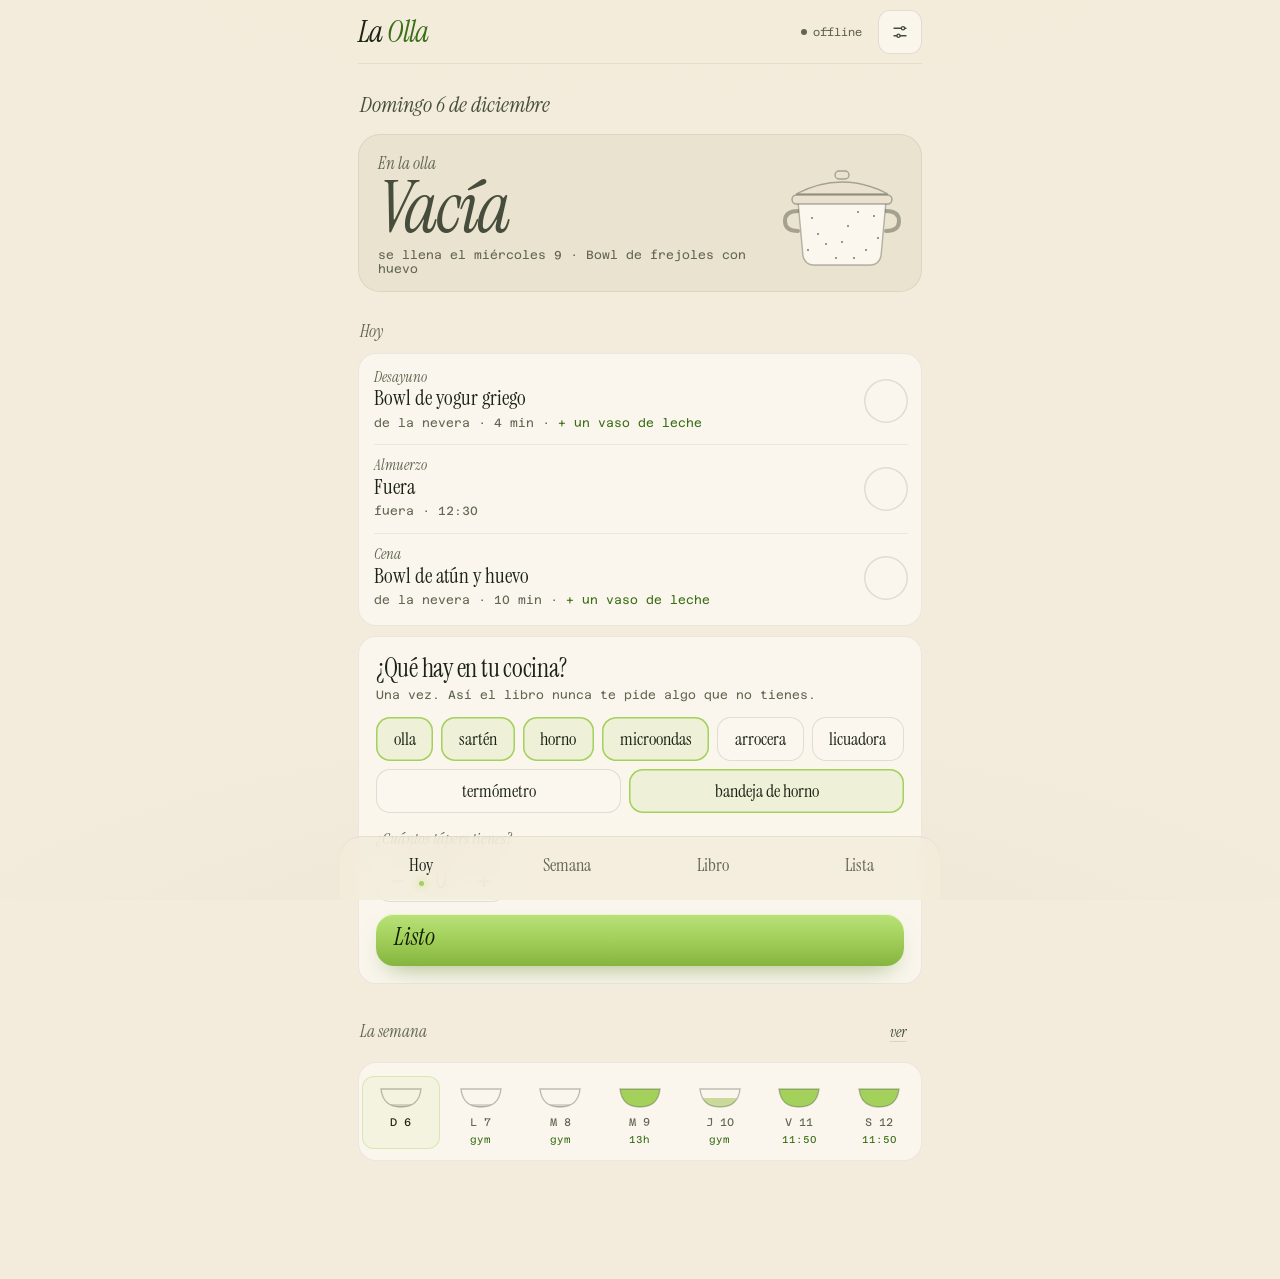
==== commit e74261d0: "La Olla v2: the final review's fixes — ready to ship From an end-to-end review (real engine output t" ====
--- a/index.html
+++ b/index.html
@@ -1,10 +1,10 @@
 <!DOCTYPE html>
-<html lang="en">
+<html lang="es">
 <head>
 <meta charset="UTF-8">
 <meta name="viewport" content="width=device-width, initial-scale=1.0, viewport-fit=cover">
 <title>La Olla</title>
-<meta name="theme-color" content="#15190f">
+<meta name="theme-color" content="#10140d">
 <meta name="apple-mobile-web-app-capable" content="yes">
 <meta name="mobile-web-app-capable" content="yes">
 <meta name="apple-mobile-web-app-status-bar-style" content="black-translucent">
@@ -20,11 +20,11 @@
   tagline: '¿qué hay en la olla?',
   description: 'Tomorrow\'s dinner exists before tonight\'s is eaten — the meal-stock organ of the estate.',
   iconLetter: 'O',                     // drawn on the canvas icon
-  iconBg: '#15190f', iconFg: '#a3d15c', // enamel black, cilantro green
+  iconBg: '#10140d', iconFg: '#a3d15c', // enamel black, cilantro green
   STORAGE_KEY: 'olla.v1',              // localStorage key for the whole state object
   GIST_FILENAME: 'olla.json',          // file inside the (dedicated) sync gist
   gistDescription: 'La Olla — meal plan, the pot, the book (his layer only)',
-  themeColors: { macchiato: '#15190f', tokyo: '#f4efe3' },   // <meta theme-color> per theme: Esmalte (night) / Loza (day)
+  themeColors: { macchiato: '#10140d', tokyo: '#f3ecdc' },   // <meta theme-color> per theme: Esmalte (night) / Loza (day)
 };
 </script>
 <script>
@@ -397,116 +397,423 @@
 ::-webkit-scrollbar-thumb { background: var(--paper-hi); border-radius: 0; }
 ::-webkit-scrollbar-thumb:hover { background: var(--line); }
 
-/* ═══ SLOT:APP-CSS — La Olla ═══
-   Enamel and chalk: an enamel pot at night (Esmalte) or on a cream counter by day (Loza). One green in the
-   estate — cilantro / ají verde — and it means "alive": a live pot, a hand-set row, the thing to do next.
-   Instrument Serif speaks; Azeret Mono counts (minutes, portions, quantities, hours). Nothing else is loud. */
-body { font-family: 'Azeret Mono', ui-monospace, monospace; font-size: 13px; }
+/* ═══ SLOT:APP-CSS — La Olla v2 · "Peltre negro" ═══
+   Graniteware at night, cream enamel by day. Steam is the heat: --steam (0..1, the freshness of what is in
+   the pot) drives the glow rising from the top edge and the colour of the big number, the way La Forja's
+   --heat drives its floor fire. ONE accent (culantro) and it means ALIVE / NEXT. Instrument Serif speaks
+   (hierarchy by size and italics, always weight 400); Azeret Mono counts (minutes, portions, quantities,
+   hours — tabular). Sentence case everywhere; nothing under 11px; faint ink ≥ 5:1.
+   This block comes AFTER the shell's component layer and re-skins it — the shell's desktop chrome
+   (2px radii, tracked caps, bordered boxes) is Bitácora's, not ours. */
+:root, [data-theme="macchiato"] {
+  --bg: #10140d; --bg-elev: #161b12; --paper: #1d2318; --paper-hi: #272f20;
+  --ink: #f1eadb; --ink-dim: #bdb8a5; --ink-faint: #858876;
+  --accent: #a3d15c; --accent-soft: #86b53f; --accent-ink: #132008; --accent-text: #a3d15c;
+  --fresh: #eaf6cf; --cold: #8b9585;
+  --line: rgba(241,234,219,.10); --line-soft: rgba(241,234,219,.06);
+  --gold: #c9c0a3; --danger: #e07a6a;
+  --card: color-mix(in srgb, var(--paper) 84%, transparent);
+  --card-hi: color-mix(in srgb, var(--paper-hi) 88%, transparent);
+  --strike: linear-gradient(180deg, #c4e98a 0%, #a3d15c 45%, #7aa83a 100%);
+  --strike-glow: 0 12px 30px -10px rgba(163,209,92,.55), inset 0 1px 0 rgba(240,255,210,.55);
+  --speckle-op: .5; --grain-op: .28;
+  --shadow: 0 1px 0 rgba(241,234,219,.04) inset, 0 14px 34px rgba(0,0,0,.45);
+  --c-sage-fg: #a3d15c; --c-sage-bg: rgba(163,209,92,.12); --c-sage-bd: rgba(163,209,92,.38);
+  --c-dusty-fg: #bdb8a5; --c-dusty-bg: rgba(241,234,219,.06); --c-dusty-bd: rgba(241,234,219,.16);
+  --serif: 'Instrument Serif', 'Times New Roman', serif;
+  --mono: 'Azeret Mono', ui-monospace, monospace;
+  color-scheme: dark;
+}
+[data-theme="tokyo"] {
+  --bg: #f3ecdc; --bg-elev: #fbf7ee; --paper: #fbf7ee; --paper-hi: #eae2cf;
+  --ink: #1d2416; --ink-dim: #474d3c; --ink-faint: #626652;
+  --accent: #a3d15c; --accent-soft: #6a9c2f; --accent-ink: #132008; --accent-text: #3b6f17;
+  --fresh: #2f5d10; --cold: #7d8270;
+  --line: rgba(29,36,22,.12); --line-soft: rgba(29,36,22,.07);
+  --gold: #7c6a3a; --danger: #b4432f;
+  --card: color-mix(in srgb, var(--paper) 92%, transparent);
+  --card-hi: color-mix(in srgb, var(--paper-hi) 92%, transparent);
+  --strike: linear-gradient(180deg, #b9e27a 0%, #a3d15c 45%, #86b53f 100%);
+  --strike-glow: 0 12px 26px -12px rgba(79,127,29,.55), inset 0 1px 0 rgba(255,255,240,.7);
+  --speckle-op: .35; --grain-op: .16;
+  --shadow: 0 1px 0 rgba(255,255,255,.6) inset, 0 10px 26px rgba(60,50,20,.12);
+  --c-sage-fg: #3b6f17; --c-sage-bg: rgba(79,127,29,.10); --c-sage-bd: rgba(79,127,29,.35);
+  --c-dusty-fg: #474d3c; --c-dusty-bg: rgba(29,36,22,.05); --c-dusty-bd: rgba(29,36,22,.16);
+  color-scheme: light;
+}
+
+/* `hidden` must WIN: author `display:flex/block` on .runner and .field beats the UA rule, and a hidden full-screen
+   runner sat on top of every tap (caught by the harness hit-test, 1-oct). */
+[hidden] { display: none !important; }
+
+/* ── ground: one light source from the top (steam rising), grain, no sidebar ── */
+html { -webkit-text-size-adjust: 100%; }
 body {
+  font-family: var(--mono); font-size: 13px; line-height: 1.55; font-variant-numeric: tabular-nums;
+  background: var(--bg);
   background-image:
-    radial-gradient(ellipse at 20% 0%, color-mix(in srgb, var(--accent) 10%, transparent) 0%, transparent 45%),
-    radial-gradient(ellipse at 100% 100%, color-mix(in srgb, var(--gold) 6%, transparent) 0%, transparent 50%),
-    repeating-radial-gradient(circle at 50% 120%, transparent 0 22px, color-mix(in srgb, var(--ink) 2.5%, transparent) 22px 23px);   /* enamel rings: the bottom of a pot */
-}
-.mono { font-family: 'Azeret Mono', ui-monospace, monospace; }
-.meta { color: var(--ink-faint); font-size: 11px; letter-spacing: 0.02em; }
-.content { max-width: 720px; }
-.fab { display: none !important; }                       /* v1 has no primary gesture; the tap on a row is the gesture */
-.nav-list li[data-view] { cursor: pointer; }
-
-/* ── the pot ── */
-.olla-card { position: relative; background: var(--paper); border: 1px solid var(--line); border-radius: 4px; padding: 18px 20px 16px; margin-bottom: 18px; overflow: hidden; box-shadow: var(--shadow); animation: rise .6s cubic-bezier(.2,.7,.2,1) both; }
-.olla-card h3 { font-size: 13px; letter-spacing: 0.18em; text-transform: uppercase; color: var(--ink-faint); font-family: 'Azeret Mono', monospace; margin-bottom: 8px; }
-.olla-card .big { font-size: 26px; line-height: 1.15; color: var(--ink); }
-.olla-card.empty .big { color: var(--ink-dim); font-style: italic; }
-.olla-card.live { border-color: color-mix(in srgb, var(--accent) 45%, var(--line)); }
-.olla-card.live::before { content: ''; position: absolute; inset: 0 0 auto 0; height: 2px; background: linear-gradient(90deg, transparent, var(--accent), transparent); opacity: .8; }
-.batch { display: flex; flex-direction: column; gap: 2px; padding: 6px 0; }
-.batch + .batch { border-top: 1px dashed var(--line); }
-.steam { position: absolute; right: 22px; top: 8px; width: 60px; height: 40px; pointer-events: none; }
-.steam i { position: absolute; bottom: 0; width: 2px; height: 26px; border-radius: 2px; background: linear-gradient(180deg, transparent, color-mix(in srgb, var(--ink) 55%, transparent)); opacity: 0; transform-origin: bottom; animation: steam 3.2s ease-out infinite; }
-.steam i:nth-child(1) { left: 14px; animation-delay: .2s; }
-.steam i:nth-child(2) { left: 30px; animation-delay: 1.1s; height: 32px; }
-.steam i:nth-child(3) { left: 46px; animation-delay: 2s; height: 22px; }
-@keyframes steam { 0% { opacity: 0; transform: translateY(6px) scaleY(.4) rotate(0); } 25% { opacity: .55; } 100% { opacity: 0; transform: translateY(-22px) scaleY(1.2) rotate(6deg); } }
-@media (prefers-reduced-motion: reduce) { .steam i, .olla-card, .day-card, .meal-row { animation: none !important; } }
-
-/* ── today / a day ── */
-.hoy, .day-card { border: 1px solid var(--line); border-radius: 4px; padding: 14px 16px 10px; margin-bottom: 14px; background: color-mix(in srgb, var(--paper) 55%, transparent); animation: rise .55s cubic-bezier(.2,.7,.2,1) both; animation-delay: calc(80ms + var(--i, 0) * 60ms); }
-.hoy h3, .day-card h3 { font-size: 22px; display: flex; align-items: baseline; gap: 12px; margin-bottom: 8px; color: var(--ink); }
-.hoy h3 .date { font-size: 11px; color: var(--ink-faint); letter-spacing: .04em; }
-.tag { font-size: 10px; letter-spacing: .14em; text-transform: uppercase; color: var(--accent); border: 1px solid color-mix(in srgb, var(--accent) 50%, transparent); border-radius: 2px; padding: 1px 6px; }
-.meal-row { display: grid; grid-template-columns: 78px 78px 1fr auto; align-items: center; gap: 10px; padding: 8px 0; border-top: 1px solid var(--line-soft); }
-.meal-row:first-of-type { border-top: 0; }
-.meal-row .slot { font-size: 10px; letter-spacing: .14em; text-transform: uppercase; color: var(--ink-faint); }
-.meal-row .kind { font-family: 'Azeret Mono', monospace; font-size: 11px; letter-spacing: .04em; padding: 4px 8px; border-radius: 2px; border: 1px solid var(--line); color: var(--ink-dim); text-align: center; transition: border-color .15s, color .15s, background .15s; }
-.meal-row .kind:hover { border-color: var(--accent-soft); color: var(--ink); }
-.meal-row .kind.k-swipe { color: var(--c-dusty-fg); border-color: var(--c-dusty-bd); background: var(--c-dusty-bg); }
-.meal-row .kind.k-cook { color: var(--bg); background: var(--accent); border-color: var(--accent); }
-.meal-row .kind.k-leftover { color: var(--c-sage-fg); border-color: var(--c-sage-bd); background: var(--c-sage-bg); }
-.meal-row .kind.k-home { color: var(--ink-dim); }
-.meal-row .kind.k-out { color: var(--gold); border-color: color-mix(in srgb, var(--gold) 45%, transparent); }
-.meal-row .label { font-size: 18px; line-height: 1.2; color: var(--ink); text-align: left; padding: 0; }
-button.label:hover { color: var(--accent); }
-.meal-row.hand .slot::after { content: ' ·'; color: var(--accent); }
-.meal-row.past { opacity: .5; }
-.meal-row .note { font-size: 10px; color: var(--danger); letter-spacing: .08em; text-transform: uppercase; }
-.cook-row { display: grid; grid-template-columns: 78px 1fr auto auto; align-items: center; gap: 10px; padding: 9px 0 6px; margin-top: 4px; border-top: 1px solid color-mix(in srgb, var(--accent) 35%, var(--line)); }
-.cook-row .at { color: var(--accent); font-size: 14px; }
-.cook-row .label { font-size: 17px; color: var(--ink); text-align: left; padding: 0; }
-.cook-row .ghost { color: var(--ink-faint); font-size: 15px; padding: 2px 6px; }
-.cook-row .ghost:hover { color: var(--accent); }
-.feed { font-size: 11px; color: var(--ink-faint); padding: 8px 0 4px; border-top: 1px dashed var(--line-soft); margin-top: 4px; }
-.feed .serif { font-size: 15px; color: var(--ink-dim); }
-.week-meta { color: var(--ink-faint); font-size: 11px; letter-spacing: .04em; margin-bottom: 12px; }
-.refusals { border: 1px solid color-mix(in srgb, var(--danger) 45%, var(--line)); border-radius: 4px; padding: 12px 16px; margin-top: 8px; font-size: 11px; color: var(--danger); }
-.refusals h3 { font-size: 18px; margin-bottom: 4px; }
-
-/* ── the book ── */
-.lead { font-size: 18px; color: var(--ink-dim); font-style: italic; margin-bottom: 18px; }
-.rung { border-top: 1px solid var(--line); padding: 12px 0 6px; }
-.rung h3 { font-size: 20px; display: flex; align-items: baseline; gap: 10px; margin-bottom: 4px; }
-.rung.here h3 { color: var(--accent); }
-.rung.far { opacity: .45; }
-.recipe-line { display: flex; width: 100%; justify-content: space-between; align-items: baseline; gap: 12px; padding: 7px 8px; border-radius: 2px; text-align: left; }
-.recipe-line:hover { background: var(--paper); }
-.recipe-line .serif { font-size: 18px; color: var(--ink); }
-
-/* ── the list ── */
-.list { list-style: none; }
-.list li label { display: grid; grid-template-columns: 18px 1fr auto; grid-template-areas: "c n q" "c f f"; column-gap: 12px; align-items: baseline; padding: 8px 4px; border-top: 1px solid var(--line-soft); cursor: pointer; }
-.list li input { grid-area: c; accent-color: var(--accent); }
-.list li .serif { grid-area: n; font-size: 18px; color: var(--ink); }
-.list li .meta { grid-area: q; }
-.list li .for { grid-area: f; font-size: 10px; color: var(--ink-faint); }
-.list li.done .serif { text-decoration: line-through; color: var(--ink-faint); }
-
-/* ── the recipe sheet ── */
-#recipe-modal .modal { width: min(560px, 94vw); }
-#recipe-body h2 { font-size: 30px; font-style: italic; margin-bottom: 4px; }
-#recipe-body h4 { font-size: 12px; letter-spacing: .16em; text-transform: uppercase; color: var(--ink-faint); font-family: 'Azeret Mono', monospace; margin: 16px 0 6px; }
-.ings { list-style: none; } .ings li { padding: 3px 0; font-size: 14px; font-family: 'Instrument Serif', serif; } .ings .mono { color: var(--accent); font-size: 12px; margin-right: 6px; }
-.steps { padding-left: 20px; } .steps li { padding: 4px 0; font-size: 15px; line-height: 1.5; font-family: 'Instrument Serif', serif; color: var(--ink); }
-.steps li::marker { color: var(--accent); font-family: 'Azeret Mono', monospace; font-size: 11px; }
-
-/* ── settings: la cocina ── */
-.dows { display: flex; flex-wrap: wrap; gap: 6px; margin-top: 4px; }
-.dow { display: inline-flex; align-items: center; gap: 5px; font-size: 11px; text-transform: none; letter-spacing: 0; color: var(--ink-dim); padding: 4px 8px; border: 1px solid var(--line); border-radius: 2px; }
-.dow input { accent-color: var(--accent); }
-.wins { display: grid; grid-template-columns: 1fr 1fr; gap: 6px 10px; margin-top: 4px; }
-.win { display: grid; grid-template-columns: 34px 1fr; align-items: center; gap: 6px; }
-.win input { background: var(--bg); border: 1px solid var(--line); border-radius: 2px; padding: 6px 8px; font-size: 12px; }
-#kitchen-settings textarea { min-height: 70px; }
-
-@keyframes rise { from { opacity: 0; transform: translateY(8px); } to { opacity: 1; transform: none; } }
+    radial-gradient(120% 60% at 50% -12%, color-mix(in srgb, var(--accent) calc(var(--steam, .3) * 22%), transparent) 0%, transparent 62%),
+    radial-gradient(90% 50% at 50% 115%, color-mix(in srgb, var(--ink) 4%, transparent) 0%, transparent 70%);
+  background-attachment: fixed;
+  transition: background 1.2s ease;
+  -webkit-tap-highlight-color: transparent;
+}
+body::after {   /* grain */
+  content: ''; position: fixed; inset: 0; pointer-events: none; z-index: 1;
+  opacity: var(--grain-op); mix-blend-mode: overlay;
+  background-image: url("data:image/svg+xml;utf8,<svg xmlns='http://www.w3.org/2000/svg' width='160' height='160'><filter id='n'><feTurbulence type='fractalNoise' baseFrequency='.9' numOctaves='2' stitchTiles='stitch'/><feColorMatrix values='0 0 0 0 .5  0 0 0 0 .5  0 0 0 0 .5  0 0 0 .55 0'/></filter><rect width='100%' height='100%' filter='url(%23n)'/></svg>");
+}
+h1, h2, h3, h4, .serif { font-family: var(--serif); font-weight: 400; letter-spacing: -0.01em; }
+button { -webkit-user-select: none; user-select: none; touch-action: manipulation; }
+button:focus-visible, input:focus-visible, select:focus-visible, textarea:focus-visible { outline: 2px solid var(--accent); outline-offset: 2px; }
+.mono { font-family: var(--mono); }
+.dim { color: var(--ink-dim); } .faint { color: var(--ink-faint); }
+.nums { font-variant-numeric: lining-nums tabular-nums; }
+
+.app { display: block; max-width: 600px; margin: 0 auto; min-height: 100vh; position: relative; z-index: 2; }
+.sidebar { display: none !important; }
+.fab, .content-header { display: none !important; }
+
+/* ── topbar ── */
+.topbar {
+  position: sticky; top: 0; z-index: 100;
+  display: flex; align-items: center; justify-content: space-between;
+  padding: calc(10px + env(safe-area-inset-top)) 18px 10px;
+  border: 0;
+  background: color-mix(in srgb, var(--bg) 72%, transparent);
+  -webkit-backdrop-filter: blur(14px) saturate(1.2); backdrop-filter: blur(14px) saturate(1.2);
+}
+.topbar::after { content: ''; position: absolute; left: 18px; right: 18px; bottom: 0; height: 1px; background: var(--line-soft); top: auto; }
+.brand { display: flex; align-items: baseline; gap: 0; }
+.brand h1 { font-size: 30px; font-style: italic; line-height: 1; color: var(--ink); letter-spacing: -0.02em; }
+.brand h1 b { font-weight: 400; color: var(--accent-text); }
+.brand h1::first-letter { color: inherit; }
+.tagline { display: none; }
+.actions { display: flex; gap: 8px; align-items: center; }
+.sync-pip { border: 0; padding: 6px 8px; min-height: 44px; font-size: 11px; letter-spacing: 0; text-transform: none; color: var(--ink-faint); border-radius: 999px; font-family: var(--mono); }
+.sync-pip:hover { color: var(--ink-dim); }
+.icon-btn { width: 44px; height: 44px; flex: none; display: inline-flex; align-items: center; justify-content: center; border-radius: 12px; color: var(--ink-dim); background: var(--card); box-shadow: inset 0 0 0 1px var(--line); }
+.icon-btn:active { transform: scale(.95); }
+.icon-btn svg { width: 18px; height: 18px; }
+
+.content { padding: 6px 18px calc(118px + env(safe-area-inset-bottom)); overflow: visible; }
+#app-root { position: relative; }
+
+/* ── tabs: serif words + a glowing dot, on a blurred bar ── */
+.bottom-tabs {
+  display: flex !important; position: fixed; left: 0; right: 0; bottom: 0; z-index: 800;
+  max-width: 600px; margin: 0 auto;
+  padding: 8px 8px calc(10px + env(safe-area-inset-bottom));
+  background: color-mix(in srgb, var(--bg) 78%, transparent);
+  -webkit-backdrop-filter: blur(16px) saturate(1.2); backdrop-filter: blur(16px) saturate(1.2);
+  border-top: 1px solid var(--line-soft);
+  justify-content: space-around;
+}
+.bottom-tabs .tab {
+  flex: 1; display: flex; flex-direction: column; align-items: center; gap: 4px;
+  padding: 8px 4px 4px; border-radius: 12px;
+  font-family: var(--serif); font-size: 18px; letter-spacing: 0; text-transform: none; min-height: 44px;
+  color: var(--ink-faint); transition: color .15s, transform .08s;
+}
+.bottom-tabs .tab .icon { display: none; }
+.bottom-tabs .tab::after { content: ''; width: 5px; height: 5px; border-radius: 50%; background: transparent; transition: background .2s, box-shadow .2s; }
+.bottom-tabs .tab.active { color: var(--ink); }
+.bottom-tabs .tab.active::after { background: var(--accent); box-shadow: 0 0 10px var(--accent); }
+.bottom-tabs .tab:active { transform: scale(.96); background: transparent; }
+
+/* ── type & rhythm ── */
+.date-line { font-family: var(--serif); font-style: italic; font-size: 22px; color: var(--ink-dim); margin: 10px 2px 12px; }
+.sec { font-family: var(--serif); font-style: italic; font-size: 17px; color: var(--ink-faint); margin: 26px 2px 8px; display: flex; justify-content: space-between; align-items: baseline; gap: 10px; }
+.sec .mono { font-style: normal; font-size: 12px; }
+.page-title { font-family: var(--serif); font-size: 44px; line-height: 1; margin: 14px 2px 6px; letter-spacing: -0.02em; }
+.page-sub { font-size: 12px; color: var(--ink-faint); margin: 0 2px 14px; }
+.meta { font-size: 12px; color: var(--ink-faint); }
+.lead { font-family: var(--serif); font-size: 19px; line-height: 1.35; color: var(--ink-dim); font-style: italic; margin: 4px 2px 14px; }
+
+/* ── cards: borderless translucent enamel with a granite speckle ── */
+.card {
+  position: relative; background: var(--card); border-radius: 18px; padding: 16px 16px 14px;
+  box-shadow: inset 0 0 0 1px var(--line-soft);
+  overflow: hidden; isolation: isolate;
+}
+.card + .card { margin-top: 10px; }
+.speckle::before {
+  content: ''; position: absolute; inset: 0; z-index: -1; pointer-events: none; opacity: var(--speckle-op);
+  background-image: url("data:image/svg+xml;utf8,<svg xmlns='http://www.w3.org/2000/svg' width='220' height='220'><filter id='s'><feTurbulence type='fractalNoise' baseFrequency='.55' numOctaves='1' seed='7'/><feColorMatrix type='saturate' values='0'/><feComponentTransfer><feFuncA type='discrete' tableValues='0 0 0 0 0 0 0 0 0 .55'/></feComponentTransfer></filter><rect width='100%' height='100%' filter='url(%23s)'/></svg>");
+  mix-blend-mode: soft-light;
+}
+
+/* ── the pot (hero) ── */
+.pot-panel { display: grid; grid-template-columns: 1fr 128px; gap: 6px; align-items: center; text-align: left; width: 100%; padding: 18px 16px 16px 20px; border-radius: 22px; background: var(--card-hi); }
+.pot-panel .kicker { font-family: var(--serif); font-style: italic; font-size: 17px; color: var(--ink-faint); }
+.pot-num { font-family: var(--serif); font-size: clamp(88px, 27vw, 120px); line-height: .86; letter-spacing: -0.03em; font-variant-numeric: lining-nums;
+  color: color-mix(in oklab, var(--fresh) calc(var(--steam, .5) * 100%), var(--cold)); text-shadow: 0 0 34px color-mix(in srgb, var(--accent) calc(var(--steam, .5) * 30%), transparent); }
+.pot-num .u { font-size: 22px; font-style: italic; letter-spacing: 0; color: var(--ink-dim); text-shadow: none; margin-left: 8px; vertical-align: baseline; }
+.pot-num.word { font-size: clamp(54px, 16vw, 72px); font-style: italic; line-height: .95; color: var(--ink-dim); text-shadow: none; }
+.pot-num.pop { animation: countpop .5s cubic-bezier(.2,.8,.2,1); }
+.pot-name { font-family: var(--serif); font-size: 23px; line-height: 1.1; color: var(--ink); margin-top: 6px; }
+.pot-name .unit { color: var(--ink-dim); font-style: italic; }
+.pot-meta { font-size: 12px; color: var(--ink-faint); margin-top: 6px; }
+.pot-meta .warn { color: var(--danger); }
+.pot-more { font-size: 12px; color: var(--ink-dim); margin-top: 4px; }
+.pot-svg { width: 128px; height: 120px; overflow: visible; }
+.pot-svg .body { fill: var(--paper); stroke: color-mix(in srgb, var(--ink) 30%, transparent); stroke-width: 1.4; }
+.pot-svg .rim, .pot-svg .lid { fill: var(--paper-hi); stroke: color-mix(in srgb, var(--ink) 34%, transparent); stroke-width: 1.4; }
+.pot-svg .handle { fill: none; stroke: color-mix(in srgb, var(--ink) 34%, transparent); stroke-width: 4; stroke-linecap: round; }
+.pot-svg .fill { fill: color-mix(in srgb, var(--accent) calc(30% + var(--steam, .5) * 45%), var(--paper-hi)); transition: y .8s cubic-bezier(.2,.8,.2,1), height .8s cubic-bezier(.2,.8,.2,1); }
+.pot-svg .spk { fill: color-mix(in srgb, var(--ink) 55%, transparent); }
+.pot-svg .knob { fill: var(--paper-hi); stroke: color-mix(in srgb, var(--ink) 34%, transparent); stroke-width: 1.4; }
+.pot-svg .lid-g { transform: translate(-6px, -10px) rotate(-9deg); transform-origin: 60px 30px; transition: transform .38s cubic-bezier(.2,.8,.2,1); }
+.pot-svg.closed .lid-g { transform: none; }
+.pot-svg.closing .lid-g { animation: lidshut .42s cubic-bezier(.2,.8,.2,1) both; }
+.pot-svg .wisp { fill: none; stroke: color-mix(in srgb, var(--ink) 60%, transparent); stroke-width: 2.2; stroke-linecap: round; stroke-dasharray: 46; stroke-dashoffset: 46; opacity: 0; animation: wisp 3.4s ease-out infinite; }
+.pot-svg .wisp:nth-of-type(2) { animation-delay: 1.1s; } .pot-svg .wisp:nth-of-type(3) { animation-delay: 2.2s; }
+.pot-svg .curl { fill: none; stroke: var(--accent); stroke-width: 2.4; stroke-linecap: round; stroke-dasharray: 60; stroke-dashoffset: 60; opacity: 0; }
+.pot-svg.closing .curl { animation: curl .9s .25s ease-out both; }
+.pot-svg.cold .wisp { display: none; }
+@keyframes wisp { 0% { stroke-dashoffset: 46; opacity: 0; transform: translateY(6px); } 30% { opacity: calc(.25 + var(--steam, .5) * .55); } 100% { stroke-dashoffset: -46; opacity: 0; transform: translateY(-16px); } }
+@keyframes curl { 0% { stroke-dashoffset: 60; opacity: .9; } 100% { stroke-dashoffset: -60; opacity: 0; transform: translateY(-22px); } }
+@keyframes lidshut { 0% { transform: translate(-60px, -26px) rotate(-14deg); } 82% { transform: translate(1px, 2px) rotate(.6deg); } 100% { transform: none; } }
+@keyframes countpop { 0% { transform: scale(1.18); } 100% { transform: scale(1); } }
+
+/* ── the strike bar (the next action) ── */
+.strike {
+  display: flex; width: 100%; align-items: baseline; justify-content: space-between; gap: 12px;
+  min-height: 66px; padding: 14px 22px; margin-top: 12px; border-radius: 18px;
+  background: var(--strike); color: var(--accent-ink); box-shadow: var(--strike-glow);
+  font-family: var(--serif); font-style: italic; font-size: 30px; line-height: 1.05; text-align: left;
+  transition: transform .08s, filter .15s;
+}
+.strike small { font-family: var(--mono); font-style: normal; font-size: 12px; line-height: 1.4; text-align: right; color: color-mix(in srgb, var(--accent-ink) 78%, transparent); }
+.strike:active { transform: translateY(2px) scale(.99); filter: brightness(.97); }
+.strike.ghost { background: var(--card); color: var(--ink); box-shadow: inset 0 0 0 1px var(--line); }
+.strike.ghost small { color: var(--ink-faint); }
+.strike.sm { min-height: 52px; font-size: 24px; padding: 10px 18px; }
+.under { display: flex; justify-content: center; gap: 22px; margin: 10px 0 2px; }
+.link { font-family: var(--serif); font-style: italic; font-size: 17px; color: var(--ink-dim); padding: 6px 2px; min-height: 44px; min-width: 44px; text-decoration: underline; text-decoration-color: var(--line); text-underline-offset: 4px; }
+.link:hover { color: var(--ink); }
+.link.danger { color: var(--danger); }
+
+/* ── question / rescue / gear cards ── */
+.q-card { padding: 18px; }
+.q-card h3 { font-size: 26px; line-height: 1.1; margin-bottom: 4px; }
+.q-card .meta { margin-bottom: 12px; }
+.q-row { display: grid; grid-template-columns: 1fr 1fr 1fr; gap: 8px; margin-top: 12px; }
+.chip-btn { min-height: 48px; padding: 10px 12px; border-radius: 14px; background: var(--card); box-shadow: inset 0 0 0 1px var(--line); font-family: var(--serif); font-size: 19px; color: var(--ink); text-align: center; }
+.chip-btn.go { background: var(--strike); color: var(--accent-ink); box-shadow: var(--strike-glow); font-style: italic; }
+.chip-btn.on { box-shadow: inset 0 0 0 1.5px var(--accent); color: var(--ink); background: color-mix(in srgb, var(--accent) 14%, var(--card)); }
+.chip-btn:active { transform: scale(.98); }
+.rescue-item { display: grid; grid-template-columns: 30px 1fr auto; gap: 10px; align-items: center; width: 100%; text-align: left; padding: 12px 4px; border-top: 1px solid var(--line-soft); }
+.rescue-item:first-of-type { border-top: 0; }
+.rescue-item .n { font-family: var(--serif); font-style: italic; font-size: 20px; color: var(--accent-text); }
+.rescue-item .t { font-family: var(--serif); font-size: 20px; line-height: 1.15; color: var(--ink); }
+.rescue-item .m { font-size: 12px; color: var(--ink-faint); text-align: right; }
+
+/* ── meal rows (Hoy) ── */
+.rows { padding: 4px 14px 4px 16px; }
+.row { display: grid; grid-template-columns: 1fr 48px; align-items: center; gap: 10px; padding: 12px 0; border-top: 1px solid var(--line-soft); min-height: 64px; }
+.row:first-child { border-top: 0; }
+.row .slot { font-family: var(--serif); font-style: italic; font-size: 15px; color: var(--ink-faint); line-height: 1.1; }
+.row .dish { font-family: var(--serif); font-size: 21px; line-height: 1.12; color: var(--ink); margin-top: 2px; }
+.row .sub { font-size: 12px; color: var(--ink-faint); margin-top: 3px; }
+.row .sub .acc { color: var(--accent-text); }
+.row.past .dish { color: var(--ink-dim); }
+.row.done .dish { color: var(--ink-dim); }
+.ring { width: 44px; height: 44px; border-radius: 50%; display: inline-flex; align-items: center; justify-content: center; box-shadow: inset 0 0 0 1.5px var(--line); color: var(--ink-faint); font-family: var(--serif); font-size: 20px; justify-self: end; transition: transform .1s, background .2s; }
+.ring:active { transform: scale(.92); }
+.ring.ate { background: var(--accent); color: var(--accent-ink); box-shadow: 0 0 16px -4px var(--accent); }
+.ring.other { box-shadow: inset 0 0 0 1.5px var(--accent); color: var(--accent-text); font-style: italic; }
+.ring.skipped { color: var(--danger); box-shadow: inset 0 0 0 1.5px color-mix(in srgb, var(--danger) 50%, transparent); }
+.ring svg { width: 18px; height: 18px; }
+
+/* ── the week strip: seven bowls ── */
+.bowls { display: grid; grid-template-columns: repeat(7, 1fr); gap: 2px; padding: 14px 4px 12px; }   /* 2px/4px: each bowl ≥ 44px wide at 375px (a tap target) */
+.bowl { display: flex; flex-direction: column; align-items: center; gap: 6px; padding: 4px 0; border-radius: 12px; }
+.bowl svg { width: 100%; max-width: 46px; height: 30px; overflow: visible; }
+.bowl .b-out { fill: none; stroke: color-mix(in srgb, var(--ink) 28%, transparent); stroke-width: 1.4; }
+.bowl .b-fill { fill: var(--accent); }
+.bowl .b-half { fill: color-mix(in srgb, var(--accent) 45%, var(--paper-hi)); }
+.bowl .b-home { fill: color-mix(in srgb, var(--ink) 16%, transparent); }
+.bowl .d { font-size: 11px; color: var(--ink-faint); }
+.bowl.today { background: color-mix(in srgb, var(--accent) 9%, transparent); box-shadow: inset 0 0 0 1px color-mix(in srgb, var(--accent) 35%, transparent); }
+.bowl.today .d { color: var(--ink); }
+.bowl .tag { font-size: 10px; line-height: 1; color: var(--accent-text); min-height: 10px; }
+.register { font-family: var(--serif); font-style: italic; font-size: 16px; color: var(--ink-dim); padding: 0 14px 14px; text-align: center; }
+
+/* ── Semana ── */
+.day { padding: 14px 14px 8px 16px; }
+.day + .day { margin-top: 10px; }
+.day-h { display: flex; align-items: baseline; gap: 10px; flex-wrap: wrap; margin-bottom: 2px; }
+.day-h h3 { font-size: 26px; line-height: 1.05; }
+.day-h .today-w { font-family: var(--serif); font-style: italic; font-size: 17px; color: var(--accent-text); }
+.tag-g { font-size: 11px; color: var(--ink-dim); padding: 2px 8px; border-radius: 999px; box-shadow: inset 0 0 0 1px var(--line); }
+.srow { display: grid; grid-template-columns: 74px 1fr auto; gap: 8px; align-items: center; padding: 9px 0; border-top: 1px solid var(--line-soft); min-height: 52px; }
+.srow .slot { font-family: var(--serif); font-style: italic; font-size: 15px; color: var(--ink-faint); }
+.srow .dish { font-family: var(--serif); font-size: 19px; line-height: 1.15; color: var(--ink); }
+.srow .dish small { display: block; font-family: var(--mono); font-size: 11px; color: var(--ink-faint); margin-top: 2px; }
+.kind { min-width: 78px; min-height: 44px; padding: 6px 10px; border-radius: 999px; font-family: var(--mono); font-size: 12px; color: var(--ink-dim); box-shadow: inset 0 0 0 1px var(--line); text-align: center; }
+.kind.k-cook { color: var(--accent-ink); background: var(--accent); box-shadow: none; }
+.kind.k-leftover { color: var(--accent-text); box-shadow: inset 0 0 0 1.2px color-mix(in srgb, var(--accent) 55%, transparent); }
+.kind.k-out { font-style: italic; }
+.kind:active { transform: scale(.96); }
+.srow.hand .slot::after { content: ' ·'; color: var(--accent-text); }
+.crow { display: grid; grid-template-columns: 74px 1fr auto; gap: 8px; align-items: center; padding: 10px 0 8px; border-top: 1px solid color-mix(in srgb, var(--accent) 30%, var(--line-soft)); }
+.crow .at { font-family: var(--mono); font-size: 15px; color: var(--accent-text); font-variant-numeric: lining-nums tabular-nums; }
+.crow .dish { font-family: var(--serif); font-size: 19px; line-height: 1.15; color: var(--ink); text-align: left; }
+.crow .dish small { display: block; font-family: var(--mono); font-size: 11px; color: var(--ink-faint); margin-top: 2px; }
+.crow .swap { width: 44px; height: 44px; border-radius: 12px; color: var(--ink-dim); box-shadow: inset 0 0 0 1px var(--line); font-size: 16px; }
+.back-rule { display: block; min-height: 44px; font-size: 12px; color: var(--ink-faint); text-decoration: underline; text-underline-offset: 3px; padding: 4px 0; text-align: left; }
+.crow-rule { padding: 0 0 4px 82px; }
+.refusals { margin-top: 12px; padding: 14px 16px; border-radius: 16px; color: var(--danger); background: color-mix(in srgb, var(--danger) 8%, transparent); font-size: 12px; }
+.refusals h4 { font-family: var(--serif); font-size: 19px; margin-bottom: 4px; }
+
+/* ── Libro ── */
+.shelf { margin-top: 18px; }
+.shelf-h { display: flex; align-items: center; gap: 12px; margin: 0 2px 8px; }
+.shelf-h h3 { font-size: 26px; line-height: 1; }
+.shelf-h .what { font-family: var(--serif); font-style: italic; font-size: 17px; color: var(--ink-faint); }
+.shelf-h .here { font-size: 11px; color: var(--accent-text); margin-left: auto; }
+.jar { width: 22px; height: 28px; flex: none; }
+.jar .g { fill: none; stroke: color-mix(in srgb, var(--ink) 35%, transparent); stroke-width: 1.3; }
+.jar .f { fill: var(--accent); }
+.shelf.far { opacity: .5; }
+.rec { display: grid; grid-template-columns: 46px 1fr auto; gap: 12px; align-items: center; width: 100%; text-align: left; padding: 10px 6px; border-top: 1px solid var(--line-soft); }
+.rec:first-child { border-top: 0; }
+.tile { width: 46px; height: 46px; border-radius: 14px; display: flex; align-items: center; justify-content: center; font-family: var(--serif); font-style: italic; font-size: 28px; color: var(--ink);
+  background: radial-gradient(circle at 35% 30%, color-mix(in srgb, var(--accent) 30%, transparent), transparent 70%), var(--paper-hi); box-shadow: inset 0 0 0 1px var(--line-soft); }
+.tile.pe { background: radial-gradient(circle at 35% 30%, color-mix(in srgb, var(--danger) 26%, transparent), transparent 70%), var(--paper-hi); }
+.rec .nm { font-family: var(--serif); font-size: 20px; line-height: 1.12; color: var(--ink); }
+.rec .mt { font-size: 11px; color: var(--ink-faint); margin-top: 2px; }
+.rec .lk { font-family: var(--serif); font-style: italic; font-size: 15px; color: var(--accent-text); }
+.rec .lk.meh { color: var(--ink-faint); } .rec .lk.never { color: var(--danger); }
+
+/* ── Lista ── */
+.trip-h { display: flex; justify-content: space-between; align-items: flex-start; gap: 10px; }
+.trip-h h3 { font-size: 28px; line-height: 1.05; }
+.trip-h .meta { margin-top: 4px; }
+.trip-h .icon-btn { flex: 0 0 44px; height: 44px; }
+.aisle { font-family: var(--serif); font-style: italic; font-size: 16px; color: var(--ink-faint); margin: 16px 0 2px; }
+.item { display: grid; grid-template-columns: 34px 1fr auto; gap: 10px; align-items: center; width: 100%; text-align: left; padding: 10px 0; border-top: 1px solid var(--line-soft); min-height: 54px; }
+.item .box { width: 26px; height: 26px; border-radius: 50%; box-shadow: inset 0 0 0 1.5px color-mix(in srgb, var(--ink) 30%, transparent); display: inline-flex; align-items: center; justify-content: center; }
+.item .box svg { width: 14px; height: 14px; opacity: 0; }
+.item.on .box { background: var(--accent); box-shadow: none; } .item.on .box svg { opacity: 1; }
+.item .nm { font-family: var(--serif); font-size: 20px; line-height: 1.15; color: var(--ink); }
+.item .fr { display: block; font-family: var(--mono); font-size: 11px; color: var(--ink-faint); margin-top: 2px; }
+.item .q { font-size: 13px; color: var(--ink-dim); text-align: right; }
+.item.on .nm { color: var(--ink-faint); text-decoration: line-through; text-decoration-color: var(--line); }
+.item .soon { color: var(--danger); }
+
+/* ── sheets (dialogs become bottom sheets on the phone) ── */
+dialog::backdrop { background: rgba(6,8,4,.62); -webkit-backdrop-filter: blur(3px); backdrop-filter: blur(3px); }
+.modal, .prompt-modal { background: var(--bg-elev); border: 0; border-radius: 22px; box-shadow: 0 -10px 40px rgba(0,0,0,.45), inset 0 0 0 1px var(--line-soft); }
+.modal header { border-bottom: 0; padding: 18px 20px 6px; }
+.modal header h2 { font-size: 30px; }
+.modal header p { text-transform: none; letter-spacing: 0; font-size: 12px; font-family: var(--mono); }
+.modal footer { border-top: 1px solid var(--line-soft); }
+.modal .close { flex: none; width: 44px; height: 44px; border-radius: 12px; font-size: 24px; }
+dialog.sheet { margin: auto auto 0; width: 100%; max-width: 600px; }
+dialog.sheet .modal { width: 100%; max-height: 92vh; border-radius: 24px 24px 0 0; padding-bottom: env(safe-area-inset-bottom); animation: sheetIn .3s cubic-bezier(.2,.8,.2,1); }
+dialog.sheet .modal::before { content: ''; display: block; width: 38px; height: 5px; border-radius: 3px; background: var(--ink-faint); opacity: .35; margin: 8px auto 0; }
+@keyframes sheetIn { from { transform: translateY(100%); } to { transform: none; } }
+.sheet-body { padding: 4px 20px 22px; overflow-y: auto; max-height: calc(92vh - 70px); }
+.sheet-body h2 { font-size: 34px; line-height: 1.05; font-style: italic; }
+.sheet-body .strike { font-size: 26px; }
+.field { display: block; margin-top: 14px; }
+.field > span { display: block; font-family: var(--serif); font-style: italic; font-size: 16px; color: var(--ink-faint); margin-bottom: 6px; }
+.field input[type=text], .field input[type=number], .field textarea, .field select {
+  min-height: 44px; width: 100%; font-family: var(--mono); font-size: 16px; color: var(--ink); background: var(--paper); border-radius: 12px; padding: 12px 14px; box-shadow: inset 0 0 0 1px var(--line); }
+.seg { display: flex; flex-wrap: wrap; gap: 8px; }
+.seg .chip-btn { flex: 1 1 auto; min-width: 52px; font-size: 18px; min-height: 44px; padding: 8px 10px; }
+.stepper { display: inline-flex; align-items: center; gap: 4px; background: var(--paper); border-radius: 14px; box-shadow: inset 0 0 0 1px var(--line); }
+.stepper button { width: 44px; height: 44px; font-size: 22px; color: var(--ink-dim); border-radius: 12px; }
+.stepper b { font-family: var(--serif); font-weight: 400; font-size: 26px; min-width: 34px; text-align: center; font-variant-numeric: lining-nums; }
+
+/* recipe sheet */
+.rx-meta { font-size: 12px; color: var(--ink-faint); margin: 6px 0 12px; }
+.rx-h { font-family: var(--serif); font-style: italic; font-size: 17px; color: var(--ink-faint); margin: 18px 0 6px; display: flex; justify-content: space-between; align-items: center; }
+.ings { list-style: none; }
+.ings li { display: grid; grid-template-columns: 92px 1fr; gap: 10px; padding: 7px 0; border-top: 1px solid var(--line-soft); font-family: var(--serif); font-size: 18px; }
+.ings li .q { font-family: var(--mono); font-size: 13px; color: var(--accent-text); padding-top: 3px; }
+.steps { list-style: none; counter-reset: s; }
+.steps li { counter-increment: s; display: grid; grid-template-columns: 30px 1fr; gap: 8px; padding: 10px 0; border-top: 1px solid var(--line-soft); font-family: var(--serif); font-size: 18px; line-height: 1.4; color: var(--ink); }
+.steps li::before { content: counter(s); font-family: var(--serif); font-style: italic; font-size: 22px; color: var(--accent-text); line-height: 1.1; }
+.steps .t-chip { display: inline-block; margin-left: 6px; font-family: var(--mono); font-size: 11px; color: var(--accent-text); padding: 1px 7px; border-radius: 999px; box-shadow: inset 0 0 0 1px color-mix(in srgb, var(--accent) 45%, transparent); vertical-align: 2px; }
+.notes p { font-family: var(--serif); font-size: 17px; color: var(--ink-dim); line-height: 1.4; padding: 3px 0; }
+.notes a { display: inline-flex; align-items: center; min-height: 44px; color: var(--ink-faint); font-family: var(--mono); font-size: 11px; border: 0; text-decoration: underline; }
+
+/* ── the cook-along (full-screen, La Forja's runner) ── */
+.runner { position: fixed; inset: 0; z-index: 950; background: var(--bg); display: flex; flex-direction: column; animation: fadeUp .25s ease both; }
+.runner::before { content: ''; position: absolute; inset: 0; pointer-events: none; background: radial-gradient(120% 55% at 50% -10%, color-mix(in srgb, var(--accent) 18%, transparent), transparent 65%); }
+.r-head { position: relative; display: flex; align-items: center; gap: 10px; padding: calc(10px + env(safe-area-inset-top)) 16px 8px; }
+.r-head .ttl { flex: 1; font-family: var(--serif); font-style: italic; font-size: 19px; color: var(--ink-dim); white-space: nowrap; overflow: hidden; text-overflow: ellipsis; }
+.ingots { display: flex; gap: 4px; padding: 0 18px; position: relative; }
+.ingots i { flex: 1; height: 5px; border-radius: 3px; background: var(--line); }
+.ingots i.done { background: color-mix(in srgb, var(--accent) 55%, var(--paper-hi)); }
+.ingots i.now { background: var(--accent); box-shadow: 0 0 10px var(--accent); }
+.timers { display: flex; gap: 6px; flex-wrap: wrap; padding: 10px 18px 0; position: relative; }
+.timer-chip { min-height: 44px; font-family: var(--mono); font-size: 13px; padding: 6px 12px; border-radius: 999px; background: var(--card); box-shadow: inset 0 0 0 1px var(--line); color: var(--ink); }
+.timer-chip.ring-now { background: var(--danger); color: #fff; animation: pulse 1s infinite; }
+.timer-chip.done { color: var(--ink-faint); }
+.r-body { position: relative; flex: 1; overflow-y: auto; padding: 18px 22px 20px; max-width: 600px; width: 100%; margin: 0 auto; }
+.r-step-n { font-family: var(--serif); font-style: italic; font-size: 18px; color: var(--ink-faint); }
+.r-text { font-family: var(--serif); font-size: clamp(26px, 7.4vw, 34px); line-height: 1.22; color: var(--ink); margin-top: 8px; }
+.r-ings { margin-top: 18px; }
+.r-ings li { display: grid; grid-template-columns: 92px 1fr; gap: 10px; padding: 8px 0; border-top: 1px solid var(--line-soft); font-family: var(--serif); font-size: 19px; list-style: none; }
+.r-ings li .q { font-family: var(--mono); font-size: 13px; color: var(--accent-text); padding-top: 4px; }
+.r-ings li.got { color: var(--ink-faint); text-decoration: line-through; text-decoration-color: var(--line); }
+.r-ings li.tap { display: block; padding: 0; }   /* the «got» row is a real button (focusable, ≥44px), drawn as the row it replaces */
+.r-ings li.tap > button { display: grid; grid-template-columns: 92px 1fr; gap: 10px; width: 100%; min-height: 44px; padding: 8px 0; text-align: left; font: inherit; color: inherit; }
+.r-ings li.tap.got > button { color: var(--ink-faint); text-decoration: line-through; text-decoration-color: var(--line); }
+.r-big { font-family: var(--serif); font-size: clamp(84px, 26vw, 132px); line-height: .9; text-align: center; margin: 26px 0 6px; font-variant-numeric: lining-nums tabular-nums; letter-spacing: -0.03em;
+  color: color-mix(in oklab, var(--fresh) calc(var(--t-left, 1) * 100%), var(--accent)); }
+.r-big.over { color: var(--danger); animation: pulse 1s infinite; }
+.r-cap { text-align: center; font-family: var(--serif); font-style: italic; font-size: 18px; color: var(--ink-dim); }
+.r-nav { position: relative; display: grid; grid-template-columns: 1fr 2fr; gap: 10px; padding: 10px 18px calc(14px + env(safe-area-inset-bottom)); max-width: 600px; width: 100%; margin: 0 auto; }
+.r-nav .strike { margin-top: 0; }
+.r-nav .back { border-radius: 18px; background: var(--card); box-shadow: inset 0 0 0 1px var(--line); font-family: var(--serif); font-style: italic; font-size: 22px; color: var(--ink-dim); }
+.r-done-h { font-family: var(--serif); font-size: 44px; line-height: 1.02; margin-top: 18px; }
+@keyframes pulse { 50% { opacity: .55; } }
+@keyframes fadeUp { from { opacity: 0; transform: translateY(10px); } to { opacity: 1; transform: none; } }
+
+/* ── load: one orchestrated, staggered rise ── */
+.rise { animation: rise .6s cubic-bezier(.2,.7,.2,1) both; animation-delay: calc(var(--i, 0) * 70ms); }
+@keyframes rise { from { opacity: 0; transform: translateY(10px); } to { opacity: 1; transform: none; } }
+@media (prefers-reduced-motion: reduce) { .rise, .runner, .pot-num.pop, .pot-svg .wisp, .pot-svg.closing .lid-g, .pot-svg.closing .curl, dialog.sheet .modal { animation: none !important; } }
+
+/* settings, re-skinned */
+.settings-section { background: var(--card); border: 0; border-radius: 18px; box-shadow: inset 0 0 0 1px var(--line-soft); padding: 16px; }
+.settings-section h3 { font-size: 22px; }
+.settings-section .desc { font-size: 12px; }
+.form-grid label { text-transform: none; letter-spacing: 0; font-family: var(--serif); font-style: italic; font-size: 15px; color: var(--ink-faint); }
+.form-grid input[type="text"], .form-grid input[type="password"], .form-grid select, .settings-section textarea { min-height: 44px; font-family: var(--mono); font-size: 16px; border-radius: 12px; background: var(--paper); border: 0; box-shadow: inset 0 0 0 1px var(--line); }
+.btn-primary, .btn-secondary, .btn-danger, .modal footer .submit { min-height: 44px; }
+.btn-primary, .modal footer .submit { background: var(--strike); color: var(--accent-ink); border-radius: 14px; font-family: var(--serif); font-style: italic; font-size: 19px; text-transform: none; letter-spacing: 0; padding: 10px 22px; box-shadow: var(--strike-glow); }
+.btn-secondary { border-radius: 14px; text-transform: none; letter-spacing: 0; font-family: var(--serif); font-size: 17px; border: 0; box-shadow: inset 0 0 0 1px var(--line); }
+.btn-danger { text-transform: none; letter-spacing: 0; font-family: var(--serif); font-size: 16px; }
+.sync-status { font-family: var(--mono); font-size: 12px; }
+.settings-section p a { display: inline-block; padding: 15px 0; margin: -15px 0; }   /* a 44px target that keeps the sentence's line height */
+.claude-only { display: none !important; }
+.k-grid { display: grid; grid-template-columns: repeat(7, 1fr); gap: 6px; }
+@media (max-width: 480px) { .k-grid { grid-template-columns: repeat(4, 1fr); } }   /* seven 44px days don't fit a phone's sheet: two rows, never a 34px target */
+.k-grid .chip-btn { font-size: 14px; min-height: 44px; padding: 6px 2px; font-family: var(--mono); }
+.wins { display: grid; grid-template-columns: 1fr; gap: 6px; }
+.win { display: grid; grid-template-columns: 44px 1fr 1fr; gap: 6px; align-items: center; }
+.win .d { font-size: 12px; color: var(--ink-dim); }
+.win input { min-height: 44px; font-family: var(--mono); font-size: 16px; padding: 8px 10px; border-radius: 10px; background: var(--paper); box-shadow: inset 0 0 0 1px var(--line); color: var(--ink); width: 100%; }
+.toast { border-radius: 14px; font-family: var(--serif); font-size: 18px; text-transform: none; letter-spacing: 0; bottom: calc(96px + env(safe-area-inset-bottom)); }
+.empty { text-align: center; padding: 40px 20px; }
+.empty .art { width: 120px; height: 110px; margin: 0 auto 10px; display: block; }
+.empty h3 { font-size: 30px; font-style: italic; color: var(--ink-dim); }
+.empty p { font-family: var(--serif); font-size: 17px; color: var(--ink-faint); margin-top: 6px; }
+
+@media (min-width: 881px) {
+  .content { padding-top: 14px; }
+  .bottom-tabs { border-radius: 22px 22px 0 0; }
+}
 @media (max-width: 880px) {
-  .content { padding: 18px 16px 90px; }
-  .meal-row { grid-template-columns: 64px 70px 1fr; }
-  .meal-row .note { grid-column: 2 / -1; }
-  .cook-row { grid-template-columns: 64px 1fr auto; }
-  .cook-row .meta { grid-column: 2; }
-  .wins { grid-template-columns: 1fr; }
-  .olla-card .big { font-size: 23px; }
+  .topbar { padding-left: 18px; padding-right: 18px; }
+  .brand h1 { font-size: 28px; }
+  .modal, .modal.wide { width: 100%; }
 }
 
 </style>
@@ -516,125 +823,88 @@
 <div class="app">
   <header class="topbar">
     <div class="brand">
-      <h1 id="brand-name">Shell</h1>
+      <h1 id="brand-name">La <b>Olla</b></h1>
       <span class="tagline" id="brand-tagline"></span>
     </div>
     <div class="actions">
-      <!-- SLOT:TOPBAR-ACTIONS — app buttons (search, +entry, …) go here -->
-      <button class="sync-pip" id="sync-pip" title="cloud sync — click for settings"><span class="dot"></span><span id="sync-pip-label">offline</span></button>
+      <button class="sync-pip" id="sync-pip" title="sincronización — toca para ajustes"><span class="dot"></span><span id="sync-pip-label">offline</span></button>
+      <button class="icon-btn" id="settings-btn" aria-label="Ajustes" title="Ajustes"><svg viewBox="0 0 24 24" fill="none" stroke="currentColor" stroke-width="1.7" stroke-linecap="round"><path d="M4 7h10M18 7h2M4 17h4M12 17h8"/><circle cx="16" cy="7" r="2.2"/><circle cx="10" cy="17" r="2.2"/></svg></button>
     </div>
   </header>
 
-  <aside class="sidebar">
-    <!-- SLOT:NAV — La Olla's four views -->
-    <section>
-      <h3>La Olla</h3>
-      <ul class="nav-list">
-        <li data-view="olla" class="active"><span>la olla</span></li>
-        <li data-view="semana"><span>la semana</span></li>
-        <li data-view="libro"><span>el libro</span></li>
-        <li data-view="lista"><span>la lista</span></li>
-      </ul>
-    </section>
-    <section class="tools">
-      <h3>Tools</h3>
-      <button class="ghost-btn" id="settings-btn">⚙ settings</button>
-      <button class="ghost-btn" id="export-btn">↓ export json</button>
-      <button class="ghost-btn" id="import-btn">↑ import json</button>
-    </section>
-  </aside>
+  <!-- the shell's sidebar is kept (its code reaches for it) but never shown; export/import live in Ajustes -->
+  <aside class="sidebar" aria-hidden="true"></aside>
 
   <main class="content">
-    <!-- SLOT:APP-UI — the app's main view replaces everything inside <main> -->
-    <div class="content-header">
-      <h2 id="current-view">La olla</h2>
-      <div class="view-meta" id="view-meta">¿qué hay?</div>
-    </div>
-    <div id="app-root">
-
-    </div>
+    <div class="content-header"><h2 id="current-view">Hoy</h2><div class="view-meta" id="view-meta"></div></div>
+    <div id="app-root"></div>
   </main>
 </div>
 
-<dialog id="settings-modal">
+<dialog id="settings-modal" class="sheet">
   <div class="modal wide">
-    <header><div><h2>Settings</h2><p>House rules, Claude integration, cloud sync.</p></div><button type="button" class="close" data-close="settings">×</button></header>
+    <header><div><h2>Ajustes</h2><p>Tu cocina, tu semana, la sincronización.</p></div><button type="button" class="close" data-close="settings" aria-label="Cerrar">×</button></header>
     <div class="modal-body">
       <div class="settings-section">
         <h3>La cocina</h3>
-        <div class="desc">Lo que la semana sabe de tu vida: el comedor, las ventanas para cocinar, el gym, lo que hay en la cocina. Se pregunta, nunca se adivina.</div>
+        <div class="desc">Lo que la semana sabe de tu vida. Se pregunta, nunca se adivina.</div>
         <div id="kitchen-settings"></div>
       </div>
       <div class="settings-section">
-        <h3>Theme</h3>
-        <div class="desc">La misma olla de noche o de día.</div>
-        <div class="theme-toggle">
-          <button type="button" data-theme-pick="macchiato">
-            <span class="swatches"><span class="sw" style="background:#15190f"></span><span class="sw" style="background:#a3d15c"></span><span class="sw" style="background:#f1eadb"></span></span>
-            <span class="label">Esmalte</span>
-            <span class="sub">de noche · negro esmaltado</span>
-          </button>
-          <button type="button" data-theme-pick="tokyo">
-            <span class="swatches"><span class="sw" style="background:#f4efe3"></span><span class="sw" style="background:#4f7f1d"></span><span class="sw" style="background:#1e2414"></span></span>
-            <span class="label">Loza</span>
-            <span class="sub">de día · loza crema</span>
-          </button>
+        <h3>De día, de noche</h3>
+        <div class="desc">Automático: loza crema de 7 a 19, peltre negro el resto.</div>
+        <div class="theme-toggle" style="grid-template-columns:1fr 1fr 1fr">
+          <button type="button" data-theme-pick="auto"><span class="label">Auto</span><span class="sub">según la hora</span></button>
+          <button type="button" data-theme-pick="esmalte"><span class="swatches"><span class="sw" style="background:#10140d"></span><span class="sw" style="background:#a3d15c"></span></span><span class="label">Peltre</span><span class="sub">de noche</span></button>
+          <button type="button" data-theme-pick="loza"><span class="swatches"><span class="sw" style="background:#f3ecdc"></span><span class="sw" style="background:#3b6f17"></span></span><span class="label">Loza</span><span class="sub">de día</span></button>
         </div>
       </div>
-      <div class="settings-section">
+      <div class="settings-section claude-only">
         <h3>House rules for Claude</h3>
-        <div class="desc">Pre-written guidance Claude sees whenever the app talks to it.</div>
         <textarea id="claude-rules"></textarea>
       </div>
-      <div class="settings-section">
+      <div class="settings-section claude-only">
         <h3>Claude</h3>
-        <div class="desc">Paste your Anthropic API key — it stays in this browser's localStorage and is <strong>never synced</strong>. Get one at <a href="https://console.anthropic.com/settings/keys" target="_blank" rel="noopener">console.anthropic.com/settings/keys</a>.</div>
         <div class="form-grid">
           <label class="span-2">Anthropic API key<input type="password" id="claude-api-key" placeholder="sk-ant-..." autocomplete="off"></label>
-          <label>Model
-            <!-- Options are BUILT from CLAUDE_MODELS, never hand-written here — see populateClaudeModelSelect(). -->
-            <select id="claude-model"></select>
-          </label>
-          <label>Billing
-            <select id="claude-mode">
-              <option value="auto">Auto — Max plan, key as backup</option>
-              <option value="sub">Max plan only</option>
-              <option value="api">API key only</option>
-            </select>
-          </label>
-          <label>&nbsp;
-            <div style="display:flex;gap:8px;flex-wrap:wrap;align-items:center">
-              <button class="btn-primary" id="claude-save-btn" type="button">Save</button>
-              <button class="btn-danger" id="claude-disable-btn" type="button">Forget key</button>
-            </div>
-          </label>
+          <label>Model<select id="claude-model"></select></label>
+          <label>Billing<select id="claude-mode"><option value="auto">Auto</option><option value="sub">Max plan only</option><option value="api">API key only</option></select></label>
+          <label>&nbsp;<div style="display:flex;gap:8px;flex-wrap:wrap;align-items:center"><button class="btn-primary" id="claude-save-btn" type="button">Save</button><button class="btn-danger" id="claude-disable-btn" type="button">Forget key</button></div></label>
         </div>
         <div class="sync-status" id="claude-status">disabled</div>
       </div>
       <div class="settings-section">
-        <h3>Cloud sync (GitHub Gist)</h3>
-        <div class="desc">Your data lives in a private gist on your GitHub account. Last-write-wins between devices. Each app gets its OWN gist.</div>
-        <p style="margin:6px 0 12px;font-size:12px;color:var(--ink-dim);line-height:1.6">
-          <strong style="color:var(--ink)">Step 1.</strong> <a href="https://github.com/settings/tokens/new?scopes=gist&description=App%20sync" target="_blank" rel="noopener">Open GitHub token page (pre-configured)</a>. Click <em>Generate token</em>, copy the <code style="color:var(--gold)">ghp_…</code> string.<br>
-          <strong style="color:var(--ink)">Step 2.</strong> Paste below. Leave Gist ID blank on first device — click "Enable & sync" to create.<br>
-          <strong style="color:var(--ink)">Step 3.</strong> On other devices, paste the same token + the gist ID shown after step 2.
+        <h3>Sincronización</h3>
+        <div class="desc">Tus datos viven en un gist privado de tu GitHub. Es también lo que LeandroOS lee para poner la cocina y el Safeway en el Heraldo, y lo que te manda los avisos al teléfono.</div>
+        <p style="margin:6px 0 12px;font-size:12px;color:var(--ink-dim);line-height:1.7">
+          <strong style="color:var(--ink)">1.</strong> <a href="https://github.com/settings/tokens/new?scopes=gist&description=La%20Olla%20sync" target="_blank" rel="noopener">Crea un token con permiso «gist»</a> y cópialo (<code>ghp_…</code>).<br>
+          <strong style="color:var(--ink)">2.</strong> Pégalo abajo. En el primer aparato deja el Gist ID vacío y toca «Activar».<br>
+          <strong style="color:var(--ink)">3.</strong> En LeandroOS → Setup → «La Olla · Gist ID», pega el ID que aparece aquí.
         </p>
         <div id="sync-config-blurb"></div>
         <div class="form-grid">
-          <label class="span-2">GitHub personal access token<input type="password" id="sync-pat" placeholder="ghp_..." autocomplete="off"></label>
-          <label>Gist ID <span style="font-weight:400;text-transform:none;letter-spacing:0;color:var(--ink-faint)">— blank to create new</span><input type="text" id="sync-gist-id" placeholder="optional" autocomplete="off"></label>
-          <label>&nbsp;
+          <label class="span-2">Token de GitHub<input type="password" id="sync-pat" placeholder="ghp_..." autocomplete="off"></label>
+          <label class="span-2">Gist ID (vacío = crear uno)<input type="text" id="sync-gist-id" placeholder="opcional" autocomplete="off"></label>
+          <label class="span-2">&nbsp;
             <div style="display:flex;gap:8px;flex-wrap:wrap">
-              <button class="btn-primary" id="sync-enable-btn" type="button">Enable & sync</button>
-              <button class="btn-secondary" id="sync-now-btn" type="button">Sync now</button>
-              <button class="btn-danger" id="sync-disable-btn" type="button">Forget credentials</button>
+              <button class="btn-primary" id="sync-enable-btn" type="button">Activar</button>
+              <button class="btn-secondary" id="sync-now-btn" type="button">Sincronizar</button>
+              <button class="btn-danger" id="sync-disable-btn" type="button">Olvidar credenciales</button>
             </div>
           </label>
         </div>
         <div class="sync-status" id="sync-status">disabled</div>
       </div>
+      <div class="settings-section">
+        <h3>Copia</h3>
+        <div class="desc">Un archivo con todo: plan, registro, libro.</div>
+        <div style="display:flex;gap:8px;flex-wrap:wrap">
+          <button class="btn-secondary" id="export-btn" type="button">Exportar</button>
+          <button class="btn-secondary" id="import-btn" type="button">Importar</button>
+        </div>
+      </div>
     </div>
-    <footer><span style="color:var(--ink-faint);font-size:11px">changes save automatically</span><button class="submit" data-close="settings">done</button></footer>
+    <footer><span style="color:var(--ink-faint);font-size:12px">se guarda solo</span><button class="submit" data-close="settings">Listo</button></footer>
   </div>
 </dialog>
 
@@ -644,18 +914,20 @@
     <p id="prompt-message"></p>
     <input type="text" id="prompt-input" autocomplete="off">
     <div class="actions">
-      <button type="button" class="btn-secondary" data-close="prompt">cancel</button>
-      <button type="button" class="btn-primary" id="prompt-ok">save</button>
+      <button type="button" class="btn-secondary" data-close="prompt">Cancelar</button>
+      <button type="button" class="btn-primary" id="prompt-ok">Guardar</button>
     </div>
   </div>
 </dialog>
 
-<dialog id="recipe-modal">
+<!-- one sheet for everything that slides up: a recipe, logging a meal, a cook question, the picker -->
+<dialog id="olla-sheet" class="sheet">
   <div class="modal">
-    <header><div><p>El libro</p></div><button type="button" class="close" id="recipe-close">×</button></header>
-    <div class="modal-body" id="recipe-body"></div>
+    <div class="sheet-body" id="olla-sheet-body"></div>
   </div>
 </dialog>
+
+<div class="runner" id="runner" hidden role="dialog" aria-modal="true" aria-label="Cocinar paso a paso"></div>
 
 <aside class="claude-panel hidden" id="claude-panel">
   <header>
@@ -669,19 +941,16 @@
 
 <input type="file" id="import-file" accept=".json,application/json" hidden>
 
-<!-- Mobile UI: bottom tab bar + FAB + sheet backdrop (CSS hides these on desktop).
-     SLOT:MOBILE-TABS — add app tabs; 'menu' opens the sidebar as a sheet. -->
 <div class="sheet-backdrop" id="sheet-backdrop"></div>
-<button class="fab" id="fab-primary" aria-label="Primary action" title="Primary action">＋</button>
-<nav class="bottom-tabs" id="bottom-tabs">
-  <button class="tab active" data-tab="home" data-view="olla"><span class="icon" id="tab-home-icon">O</span><span>Olla</span></button>
-  <button class="tab" data-tab="semana" data-view="semana"><span class="icon">7</span><span>Semana</span></button>
-  <button class="tab" data-tab="libro" data-view="libro"><span class="icon">❦</span><span>Libro</span></button>
-  <button class="tab" data-tab="lista" data-view="lista"><span class="icon">✓</span><span>Lista</span></button>
-  <button class="tab" data-tab="settings"><span class="icon">⚙</span><span>Ajustes</span></button>
+<button class="fab" id="fab-primary" aria-hidden="true" tabindex="-1"></button>
+<nav class="bottom-tabs" id="bottom-tabs" aria-label="Secciones">
+  <button class="tab active" data-tab="home" data-view="hoy"><span class="icon" id="tab-home-icon"></span>Hoy</button>
+  <button class="tab" data-tab="semana" data-view="semana"><span class="icon"></span>Semana</button>
+  <button class="tab" data-tab="libro" data-view="libro"><span class="icon"></span>Libro</button>
+  <button class="tab" data-tab="lista" data-view="lista"><span class="icon"></span>Lista</button>
 </nav>
 
-<div class="toast" id="toast"></div>
+<div class="toast" id="toast" role="status" aria-live="polite"></div>
 
 <script>
 'use strict';
@@ -722,25 +991,53 @@
 document.getElementById('brand-tagline').textContent = APP.tagline;
 document.getElementById('tab-home-icon').textContent = APP.iconLetter;
 
-/* ═══ OLLA-ENGINE-BEGIN ═══ pure, no DOM, no clock of its own: every function takes `today` (YYYY-MM-DD).
-   test-olla.js extracts this block by its two markers and runs it in node, so nothing in here may touch
-   `document`, `state`, `localStorage` or `Date.now()`. The UI below is the only caller in the browser.
-   Kinds: swipe (a meal-plan exchange at the hall) · cook (tonight's pot, made in a cook window) ·
-   leftover (a serving of a live pot) · home (a fridge default, no cooking, a rung-1 assembly recipe) ·
-   out (eating out / ordering). Dinner is NEVER a swipe: the hall's last station closes at 6pm. */
+/* ═══ OLLA-ENGINE-BEGIN ═══ pure, no DOM, no clock of its own (v2 — LA-OLLA-V2-SPEC.md §2 is the contract).
+   Every function that needs time takes `today` ('YYYY-MM-DD', local) and, where the hour matters, `now` (integer
+   minutes since local midnight) and/or `at` (ms epoch — an ORDERING stamp only, never read as "now"). test-olla.js
+   extracts this block by its two markers and runs it in node, so nothing in here may touch `document`, `state`,
+   `localStorage`, `Date.now()` or an argument-less `new Date()`.
+   PLAN = INTENT, LOG = REALITY. `plan.days` is what the rule (or his hand) intended; `log`, `cooks`, `extra` and
+   `likes` are what happened. Nothing here ever writes a past `plan.days[d]`. The pot is derived from reality first,
+   intent second, and holds LESS when unsure: an unconfirmed cook is 0 portions (a phantom portion is a missed
+   dinner; a forgotten one is a nice surprise).
+   Kinds: swipe (a meal-plan exchange at the hall) · cook (the day's pot, eaten fresh at dinner) · leftover (a portion
+   of a live batch) · home (a fridge default, no cooking) · out. Dinner is NEVER a swipe: the hall closes at 6pm. */
 const OLLA = (function () {
-  const SLOTS = ['bf', 'lunch', 'dinner'];
+  'use strict';
+  const SLOTS = ['bf', 'lunch', 'dinner', 'post'];
+  const MEALS = ['bf', 'lunch', 'dinner'];
   const KINDS = ['swipe', 'leftover', 'cook', 'home', 'out'];
+  const SECTIONS = ['Frutas y verduras', 'Panadería', 'Deli', 'Carnes y pescado', 'Lácteos y huevos', 'Congelados', 'Arroz, pasta y legumbres', 'Latas y salsas', 'Internacional', 'Especias y aceites', 'Otros'];
+  const NO_SECTION = 'sin sección';
+  const EAT_DEFAULT = { bf: '08:45', lunch: '12:30', dinner: '19:00', post: '22:45' };
+  const LOG_S = { ate: 1, other: 1, out: 1, skipped: 1, void: 1 };
+  const COOK_S = { made: 1, notmade: 1, tossed: 1, void: 1 };
+  const EXTRA_SRC = { bought: 1, other: 1, cooked: 1 };
+  const EARLY = 90;   // a meal may be logged from 90 min before its eat time (the «eat» window), never further ahead
+
+  /* ── time (unchanged from v1: local, noon-anchored so a setDate walk can't be shifted a day by DST) ── */
   const p2 = n => (n < 10 ? '0' : '') + n;
   function ymd(d) { return d.getFullYear() + '-' + p2(d.getMonth() + 1) + '-' + p2(d.getDate()); }
-  function parse(s) { const m = /^(\d{4})-(\d{2})-(\d{2})$/.exec(String(s)); if (!m) return null; return new Date(+m[1], +m[2] - 1, +m[3], 12); }   // noon anchor: a setDate walk can't be shifted a day by DST
+  function parse(s) { const m = /^(\d{4})-(\d{2})-(\d{2})$/.exec(String(s)); if (!m) return null; return new Date(+m[1], +m[2] - 1, +m[3], 12); }
   function addDays(s, n) { const d = parse(s); d.setDate(d.getDate() + n); return ymd(d); }
   function dow(s) { return parse(s).getDay(); }
   function diffDays(a, b) { return Math.round((parse(b) - parse(a)) / 86400000); }
   function weekStart(s) { return addDays(s, -dow(s)); }                 // Sunday — the swipe allotment runs Sun–Sat
   function isoWeek(s) { const d = parse(s); const t = new Date(Date.UTC(d.getFullYear(), d.getMonth(), d.getDate())); const dn = t.getUTCDay() || 7; t.setUTCDate(t.getUTCDate() + 4 - dn); const y0 = new Date(Date.UTC(t.getUTCFullYear(), 0, 1)); return t.getUTCFullYear() + '-W' + p2(Math.ceil(((t - y0) / 86400000 + 1) / 7)); }
-  function hm(str) { const m = /^(\d{1,2}):(\d{2})$/.exec(String(str).trim()); return m ? (+m[1]) * 60 + (+m[2]) : null; }
-  function fmtHM(min) { return p2(Math.floor(min / 60)) + ':' + p2(min % 60); }
+  function hm(str) { if (typeof str === 'number') return isFinite(str) ? Math.round(str) : null; const m = /^(\d{1,2}):(\d{2})$/.exec(String(str == null ? '' : str).trim()); return m ? (+m[1]) * 60 + (+m[2]) : null; }
+  function fmtHM(min) { min = Math.max(0, Math.round(min)); return p2(Math.floor(min / 60) % 24) + ':' + p2(min % 60); }
+  const numNow = now => (typeof now === 'number' && isFinite(now) ? now : 0);   // no `now` = the start of the day: nothing of today has happened yet
+  const isAt = at => typeof at === 'number' && isFinite(at) && at > 0;
+  const clone = o => (o == null ? o : JSON.parse(JSON.stringify(o)));
+  const clamp = (x, a, b) => Math.max(a, Math.min(b, x));
+  const ceil5 = m => Math.ceil(m / 5) * 5;
+  const int = (x, dflt) => { const v = Math.round(+x); return isFinite(v) ? v : (dflt || 0); };
+  const cmpStr = (a, b) => (a < b ? -1 : a > b ? 1 : 0);
+  const trunc = (s, n) => { s = String(s == null ? '' : s); return s.length > n ? s.slice(0, n - 1) + '…' : s; };
+
+  /* ── settings, days and slots ── */
+  const S_ = state => (state && state.settings) || {};
+  const ladderRung = state => Math.max(1, +((state && state.ladder && state.ladder.rung) || 1));
   function windowsFor(settings, date) {
     const arr = ((settings && settings.cookWindows) || {})[String(dow(date))] || [];
     return arr.map(w => { const parts = String(w).split('-'); const s = hm(parts[0] || ''), e = hm(parts[1] || ''); return { s, e, str: String(w).trim() }; })
@@ -749,579 +1046,2355 @@
   function hallDay(settings, date) { return ((settings.hall && settings.hall.days) || []).indexOf(dow(date)) >= 0; }
   function outDay(settings, date) { return (settings.outDays || []).indexOf(dow(date)) >= 0; }
   function trainDay(settings, date) { return (settings.trainDays || []).indexOf(dow(date)) >= 0; }
-  function recipeById(state, id) { return (state.recipes || []).find(r => r.id === id) || null; }
-  /* ONE staple per rung is the law; a rung with none borrows the nearest LOWER rung's (a rung-3 week with
-     no rung-3 staple still eats), never a higher one (a rung-5 dish scheduled in week 2 is a skipped meal). */
-  function staple(state, rung) {
-    const st = (state.recipes || []).filter(r => r.staple && r.rung <= rung).sort((a, b) => b.rung - a.rung);
-    return st[0] || null;
-  }
-  function maxServings(rec) { return (rec.servings || 2) * (rec.doubles === true ? 2 : 1); }
+  function planDay(state, date) { return ((state && state.plan && state.plan.days) || {})[date] || null; }
+  function isTrain(state, date) { const d = planDay(state, date); return d && typeof d.train === 'boolean' ? d.train : trainDay(S_(state), date); }
+  function slotsFor(state, date) { return isTrain(state, date) ? SLOTS.slice() : MEALS.slice(); }
+  function eatAt(state, date, slot) { const e = S_(state).eatAt || {}; const v = hm(e[slot]); return v != null ? v : hm(EAT_DEFAULT[slot] || '19:00'); }
+  /* a slot is BEHIND us once its eat time is strictly before `now` — at 19:00 sharp tonight's dinner is still in the pot */
+  function slotPast(state, date, slot, today, now) { return date < today || (date === today && eatAt(state, date, slot) < numNow(now)); }
+  function fridgeFor(settings, slot) { const f = settings.fridge || {}; return (slot === 'bf' ? f.bf : slot === 'post' ? f.post : f.meal) || null; }
+  function homeRow(settings, slot) { return { kind: 'home', recipe: fridgeFor(settings, slot) }; }
+  /* the rule's row for a slot, or null when the slot eats from the pot (the planner decides) */
+  function ruleRow(settings, date, slot) {
+    const hall = hallDay(settings, date);
+    if (slot === 'bf') return (hall && settings.hall && settings.hall.breakfastSwipe) ? { kind: 'swipe' } : homeRow(settings, 'bf');
+    if (slot === 'lunch') return hall ? { kind: 'swipe' } : outDay(settings, date) ? { kind: 'out' } : null;
+    if (slot === 'post') return homeRow(settings, 'post');
+    return null;
+  }
+  function tripMinutes(settings) {
+    const st = settings.store || {}, inStore = int(st.inStoreMin, 30);
+    if (st.mode === 'delivery') return inStore;
+    const walk = st.walkMin != null ? int(st.walkMin, 10) : int((settings.hall || {}).walkMin, 10);
+    return 2 * walk + inStore;
+  }
+
+  /* ── the book ── */
+  function ingTable() { try { return (typeof INGREDIENTS !== 'undefined' && INGREDIENTS) || {}; } catch (e) { return {}; } }   // OLLA-SEED's table, read at CALL time
+  function ingredient(id) {
+    const t = ingTable()[id];
+    if (t) return Object.assign({ id }, t);
+    return { id: id || null, n: String(id || '?'), section: NO_SECTION, unit: '', buy: 'unit', indivisible: false, buyWithin: 5, pantry: false, unknown: true };   // visible «sin sección», never a quiet default
+  }
+  function recipeById(state, id) { return (state && state.recipes || []).find(r => r.id === id) || null; }
+  function maxServings(rec) { return (rec.servings || 2) * ((rec.doubles === true || rec.doubles === 'two-rounds') ? 2 : 1); }
   function gearOk(settings, rec) { const g = (settings && settings.gear) || {}; return (rec.gear || []).every(k => g[k] !== false); }   // unknown gear reads as owned; only an explicit `false` refuses
-  function eligible(state, rec) { return !!rec && rec.rung <= ((state.ladder && state.ladder.rung) || 1) + 1 && gearOk(state.settings, rec); }
-
-  /* The pot: every batch a cook row made, minus every row that ate from it. Derived from the plan, never stored. */
-  function potFrom(state, plan, upto) {
-    const days = (plan && plan.days) || {}, batches = {};
+  function eligible(state, rec) { return !!rec && (rec.rung || 1) <= ladderRung(state) + 1 && gearOk(S_(state), rec); }
+  function verbFor(rec) { return rec && rec.assembly ? 'armar' : 'cocinar'; }
+  function batchable(rec) { return !!rec && rec.role === 'main' && (rec.fridgeDays || 0) >= 1 && maxServings(rec) >= 2; }
+  function totalOf(rec) { return Math.max(1, int(rec && rec.minutes && rec.minutes.total, 30) || 30); }
+  function likeOf(state, id) { const l = (state.likes || {})[id]; return (l && l.v) || null; }
+  function pantrySet(state) { const o = {}; (S_(state).pantry || []).forEach(x => { o[String(x)] = 1; }); return o; }
+
+  /* ── reality: append-only arrays, the effective entry is the latest LIVE one ──
+     `void` retracts: with `ref` it kills the entry whose `at` it names (merge-safe across devices whose clocks
+     disagree); without `ref`, the latest live entry before it. Never delete an entry. */
+  function liveEntries(arr) {
+    if (!Array.isArray(arr)) return [];
+    const xs = arr.map((e, i) => ({ e, i, dead: false })).filter(x => x.e && typeof x.e === 'object' && typeof x.e.s === 'string');
+    xs.sort((a, b) => (+a.e.at || 0) - (+b.e.at || 0) || a.i - b.i);
+    xs.forEach(v => { if (v.e.s === 'void' && v.e.ref != null) xs.forEach(x => { if (x.e.s !== 'void' && +x.e.at === +v.e.ref) x.dead = true; }); });
+    xs.forEach((v, k) => { if (v.e.s !== 'void' || v.e.ref != null) return; for (let j = k - 1; j >= 0; j--) { if (xs[j].e.s !== 'void' && !xs[j].dead) { xs[j].dead = true; break; } } });
+    return xs.filter(x => x.e.s !== 'void' && !x.dead).map(x => x.e);
+  }
+  function effLog(state, date, slot) { const l = liveEntries(((state && state.log) || {})[date + ':' + slot]); return l.length ? l[l.length - 1] : null; }
+  function effCook(state, batch) { const l = liveEntries(((state && state.cooks) || {})[batch]).filter(e => e.s === 'made' || e.s === 'notmade' || e.s === 'tossed'); return l.length ? l[l.length - 1] : null; }
+  function frozeOf(state, batch) { return liveEntries(((state && state.cooks) || {})[batch]).filter(e => e.s === 'froze'); }
+  function lastMade(state, batch) { const l = liveEntries(((state && state.cooks) || {})[batch]).filter(e => e.s === 'made'); return l.length ? l[l.length - 1] : null; }
+  const batchIdFor = date => 'b' + String(date).replace(/-/g, '').slice(2) + 'd';
+  function freshBatchId(state, date) {   // the day's id, suffixed while that id already carries a cook answer (a re-cook after «no se hizo» is a NEW pot)
+    const base = batchIdFor(date), ck = (state && state.cooks) || {}; let id = base, k = 0;
+    while (Array.isArray(ck[id]) && ck[id].length) { id = base + 'abcdefghijklmnopqrstuvwxyz'[k % 26] + (k >= 26 ? Math.floor(k / 26) : ''); k++; }
+    return id;
+  }
+  function plannedBatchOf(day, slot) {
+    const r = day && day[slot]; if (!r) return null;
+    if (r.kind === 'leftover') return r.of || null;
+    if (r.kind === 'cook' && slot === 'dinner') return (day.cook && day.cook.batch) || null;
+    return null;
+  }
+  function cookRecipeOf(state, c) { const e = c && c.batch && effCook(state, c.batch); return (e && e.s === 'made' && e.recipe) || (c && c.recipe) || null; }   // a made cook is named by what he MADE
+  function cookDateOf(state, batch) { const days = (state.plan && state.plan.days) || {}; const d = Object.keys(days).sort().find(k => days[k] && days[k].cook && days[k].cook.batch === batch); return d || null; }
+  /* an extra lives as long as the reality entry that created it lives (void the «otra cosa, sobró 2» and its batch goes) */
+  function extraAlive(state, id, x) {
+    if (x.src === 'frozen' && x.from) return frozeOf(state, x.from).some(e => e.id === id);
+    if (x.log) { const l = liveEntries((state.log || {})[x.log]); return !!l.length && l[l.length - 1].batch === id; }   // the EFFECTIVE entry, not any live one: «otra cosa, sobró 2» corrected to «comí» kills the batch
+    return true;
+  }
+  /* The minute silence about today's cook starts to mean «unconfirmed» (e2e review 1-oct #2). Not its own hour + total: the
+     city seats the cook past his calendar walls, anywhere up to the end of the window that holds it (pub cook.win[1]), so
+     until that window closes the cook may still be ahead of him — and «¿se hizo?» answered «no» then kills a cook the paper
+     still has at 15:00. But never later than the moment its dinner can be logged (eatAt − EARLY): at dinner the pot must
+     know (a Saturday window open until 21:00 would leave a dinner he cooked at 11 unasked, and rescued, all evening).
+     A cook outside every window (a hand-forced hour) keeps at + total. */
+  function cookDueAt(state, date, cook) {
+    const at = hm(cook && cook.at); if (at == null) return null;
+    const tot = totalOf(recipeById(state, cook.recipe)), w = windowsFor(S_(state), date).find(x => at >= x.s && at <= x.e);
+    return w ? Math.max(at + tot, Math.min(w.e, eatAt(state, date, 'dinner') - EARLY)) : at + tot;
+  }
+  function cookPast(state, date, cook, today, now) {
+    if (date < today) return true;
+    if (date > today) return false;
+    const due = cookDueAt(state, date, cook); return due != null && due <= numNow(now);
+  }
+
+  /* reality(state, today, now) → { batches, byId }. Batch: {id, date, name, recipe, servings, left, leftNow, fridgeDays,
+     expires (the LAST good day), src, state, eaters ['date:slot'], frozen, …}. `left` = servings − every eater (past and
+     planned): what the planner may still commit. `leftNow` = servings − eaters already behind us: what is in the fridge. */
+  function reality(state, today, now) {
+    const N = numNow(now), days = (state.plan && state.plan.days) || {}, extra = state.extra || {};
+    const batches = [], byId = {};
+    const add = b => { b.expires = addDays(b.date, b.fridgeDays); b.eaters = []; b.eatenNow = 0; batches.push(b); byId[b.id] = b; };
     Object.keys(days).sort().forEach(d => {
-      const day = days[d];
-      if (day.cook && day.cook.batch) {
-        const rec = recipeById(state, day.cook.recipe) || {};
-        batches[day.cook.batch] = { id: day.cook.batch, date: d, recipe: day.cook.recipe, name: rec.name || day.cook.recipe,
-          servings: day.cook.servings || 0, left: day.cook.servings || 0, fridgeDays: rec.fridgeDays || 3, eaters: [] };
+      const c = days[d] && days[d].cook; if (!c || !c.batch || byId[c.batch]) return;
+      const eff = effCook(state, c.batch), made = lastMade(state, c.batch);
+      let st, src = 'plan', rid = c.recipe, servings = +c.servings || 0;
+      if (eff && eff.s === 'made') { st = 'made'; src = 'made'; rid = eff.recipe || c.recipe; if (eff.yield != null) servings = +eff.yield; }
+      else if (eff && eff.s === 'tossed') { st = 'tossed'; src = 'made'; if (made) { rid = made.recipe || rid; if (made.yield != null) servings = +made.yield; } }
+      else if (eff && eff.s === 'notmade') { st = 'notmade'; servings = 0; }
+      else if (cookPast(state, d, c, today, N)) { st = 'unconfirmed'; servings = 0; }     // silence about a past cook: NOT in the pot
+      else st = 'planned';
+      const rec = recipeById(state, rid) || recipeById(state, c.recipe) || {};
+      add({ id: c.batch, date: d, name: rec.name || rid || 'olla', recipe: rid || null, servings, planned: +c.servings || 0,
+            fridgeDays: rec.fridgeDays || 3, src, state: st, frozen: false, at: hm(c.at), total: totalOf(rec) });
+    });
+    Object.keys(extra).sort().forEach(id => {
+      const x = extra[id]; if (!x || byId[id] || !x.date || !extraAlive(state, id, x)) return;
+      const rec = x.recipe ? recipeById(state, x.recipe) : null, eff = effCook(state, id);
+      add({ id, date: x.date, name: x.name || (rec && rec.name) || 'comida', recipe: x.recipe || null, servings: +x.servings || 0, planned: +x.servings || 0,
+            fridgeDays: x.fridgeDays != null ? +x.fridgeDays : (x.src === 'frozen' ? 90 : (rec && rec.fridgeDays) || 3),
+            src: x.src || 'other', state: eff && eff.s === 'tossed' ? 'tossed' : 'made', frozen: x.src === 'frozen', from: x.from || null, at: null, total: 0 });
+    });
+    batches.forEach(b => { b.frozenOut = frozeOf(state, b.id).reduce((n, e) => n + Math.max(0, +e.n || 0), 0); });
+    const log = state.log || {}, walk = {};
+    Object.keys(days).forEach(d => { walk[d] = 1; }); Object.keys(log).forEach(k => { const d = k.slice(0, 10); if (parse(d)) walk[d] = 1; });   // the plan prunes at 21 days; the log never does (a frozen portion eaten 3 weeks ago stays eaten)
+    Object.keys(walk).sort().forEach(d => {
+      const day = days[d] || {};
+      SLOTS.forEach(sl => {
+        const key = d + ':' + sl, e = (function () { const l = liveEntries(log[key]); return l.length ? l[l.length - 1] : null; })();
+        if (e) {                                                   // the log wins: only an `ate` consumes; skipped/other/out leave the portion in the pot
+          if (e.s !== 'ate') return;
+          const b = byId[e.of || plannedBatchOf(day, sl)];
+          if (b && (b.state === 'made' || b.state === 'tossed' || b.state === 'planned')) { b.eaters.push(key); b.eatenNow++; }
+          return;
+        }
+        const b = byId[plannedBatchOf(day, sl)]; if (!b) return;
+        if (b.state !== 'made' && b.state !== 'planned' && b.state !== 'tossed') return;   // a planned eater never consumes a batch that doesn't exist
+        b.eaters.push(key);
+        if (slotPast(state, d, sl, today, N)) b.eatenNow++;          // silence on a past slot: eaten as planned
+      });
+    });
+    batches.forEach(b => {
+      const base = b.servings - b.frozenOut;
+      b.left = b.state === 'tossed' ? 0 : base - b.eaters.length;   // may go negative only in a hand-forced state (the gate reports it)
+      b.leftNow = b.state === 'tossed' ? 0 : base - b.eatenNow;
+    });
+    batches.sort((a, b) => cmpStr(a.date, b.date) || cmpStr(a.id, b.id));
+    return { batches, byId };
+  }
+  const realB = b => b.state === 'made';
+  /* What is PHYSICALLY in the pot right now: real batches only (made, bought, other, cooked), not the freezer. */
+  function potNow(state, today, now) {
+    return reality(state, today, now).batches
+      .filter(b => realB(b) && !b.frozen && b.date <= today && today <= b.expires && b.leftNow > 0)
+      .map(b => Object.assign({}, b, { left: b.leftNow, daysLeft: diffDays(today, b.expires) }))
+      .sort((a, b) => cmpStr(a.expires, b.expires) || cmpStr(a.id, b.id));
+  }
+  function freezer(state, today, now) {
+    return reality(state, today, now).batches.filter(b => realB(b) && b.frozen && b.date <= today && today <= b.expires && b.leftNow > 0)
+      .map(b => Object.assign({}, b, { left: b.leftNow, daysLeft: diffDays(today, b.expires) }))
+      .sort((a, b) => cmpStr(a.expires, b.expires) || cmpStr(a.id, b.id));
+  }
+  /* A batch past its last good day with portions left is NOT dropped silently: listed up to 3 days after, until tossed. */
+  function expired(state, today, now) {
+    return reality(state, today, now).batches
+      .filter(b => realB(b) && b.expires < today && diffDays(b.expires, today) <= 3 && b.leftNow > 0)
+      .map(b => Object.assign({}, b, { left: b.leftNow }));
+  }
+  function cookState(state, date, today, now) {
+    const day = planDay(state, date), c = day && day.cook; if (!c || !c.batch) return 'none';
+    const eff = effCook(state, c.batch);
+    if (eff) return eff.s === 'notmade' ? 'notmade' : 'made';     // tossed implies it was made
+    if (date < today) return 'unconfirmed';
+    if (date > today) return 'planned';
+    const at = hm(c.at), N = numNow(now); if (at == null) return 'planned';
+    if (N >= cookDueAt(state, date, c)) return 'unconfirmed';     // not at + total: see cookDueAt
+    if (N >= at) return 'cooking';
+    if (N >= at - 15) return 'due';
+    return 'planned';
+  }
+  /* Only today's and yesterday's cooks are asked about; older unconfirmed ones are dropped silently — never a guilt list. */
+  function questions(state, today, now) {
+    const out = [];
+    [addDays(today, -1), today].forEach(d => {
+      if (cookState(state, d, today, now) !== 'unconfirmed') return;
+      const c = planDay(state, d).cook, rec = recipeById(state, c.recipe);
+      out.push({ type: 'cook', date: d, batch: c.batch, recipe: c.recipe, name: rec ? rec.name : c.recipe, verb: verbFor(rec), servings: +c.servings || 0 });
+    });
+    return out;
+  }
+
+  /* ── the cook's hour ── */
+  const walkOf = S => tripMinutes(S) - int((S.store || {}).inStoreMin, 30);
+  function storeOpenAfter(S, now) { const st = S.store || {}; return ceil5(numNow(now)) + walkOf(S) + int(st.inStoreMin, 30) <= (hm(st.close) ?? 1320); }   // can he still get there and shop today?
+  function boughtIn(state, id, lo, hi) {   // the latest trip date in [lo, hi] on which `id` was checked, or null
+    const ck = (state.groceries && state.groceries.checked) || {}; let hit = null;
+    for (let T = lo; T <= hi; T = addDays(T, 1)) { const c = ck[id + '@' + T]; if (c && c.v) hit = T; }
+    return hit;
+  }
+  /* How long the TRIP needs on the cook day itself, before the cook (2×walk + in-store), else 0. A same-day trip is needed for
+     an item bought the day it is cooked (the deli chicken), and for ANY item still unbought when the cook is today (or tomorrow,
+     once today's store hours are gone) — unknown reads as unbought: the pot holds less when unsure. Everything bought, part of
+     it TODAY: he is still walking home (`walk`). */
+  function leadFor(state, rec, date, today, now) {
+    const S = S_(state), pantry = pantrySet(state), sameDayOnly = date === today || (date === addDays(today, 1) && !storeOpenAfter(S, now));
+    let lead = 0, boughtToday = false;
+    (rec.ingredients || []).forEach(g => {
+      const id = g.id || idForName(g.n) || (g.n ? '~' + slugOf(g.n) : null);   // the list's key for a v1 {n,q,u} item, so its check counts here too
+      if (!id || g.opt || pantry[id] || !(+g.q > 0)) return;
+      const bw = ingredient(id).buyWithin; if (!(bw === 0 || sameDayOnly)) return;
+      const T = boughtIn(state, id, addDays(date, -Math.min(bw == null ? 5 : bw, 6)), date);
+      if (!T) lead = tripMinutes(S); else if (T === today) boughtToday = true;
+    });
+    return lead || (boughtToday && date === today ? walkOf(S) : 0);
+  }
+  /* settings.cookAt[dow] clamped into the window, else the window start; today, never before `now`. Valid only when
+     at + total ≤ the window's END (v1 checked the start alone). */
+  function cookSlot(state, date, rec, today, now) {
+    if (!rec) return null;
+    const S = S_(state), tot = totalOf(rec), lead = leadFor(state, rec, date, today, now), pref = hm((S.cookAt || {})[String(dow(date))]);
+    const st = S.store || {}, walk = walkOf(S), trip = lead > walk;   // a real trip (not just the walk home) has to fit the store's hours
+    for (const w of windowsFor(S, date)) {
+      let s = pref != null ? clamp(pref, w.s, w.e) : w.s;
+      s = Math.max(s, w.s + lead);
+      if (date === today) s = Math.max(s, ceil5(numNow(now)) + lead);
+      if (trip) { s = Math.max(s, (hm(st.open) ?? 360) + lead - walk); if (s - walk > (hm(st.close) ?? 1320)) continue; }   // walks in after it opens, walks out before it closes
+      if (s + tot <= w.e) return { at: s, end: s + tot, win: [w.s, w.e], lead };
+    }
+    return null;
+  }
+
+  /* ── rotation ── */
+  function cookHistory(state, before) {   // recipe → the last date it was planned or made, strictly before `before`
+    const h = {}, days = (state.plan && state.plan.days) || {};
+    const put = (id, d) => { if (id && d < before && (!h[id] || h[id] < d)) h[id] = d; };
+    Object.keys(days).forEach(d => { const c = days[d] && days[d].cook; if (!c) return; const e = effCook(state, c.batch); if (e && e.s === 'notmade') return; put((e && e.s === 'made' && e.recipe) || c.recipe, d); });
+    Object.keys(state.extra || {}).forEach(id => { const x = state.extra[id]; if (x && x.recipe && x.src === 'cooked') put(x.recipe, x.date); });
+    return h;
+  }
+  function lastRecipeBefore(state, before) {
+    const days = (state.plan && state.plan.days) || {}; let best = null, bd = '';
+    Object.keys(days).forEach(d => { const c = days[d] && days[d].cook; if (!c || d >= before || d < bd) return; const e = effCook(state, c.batch); if (e && e.s === 'notmade') return; bd = d; best = (e && e.s === 'made' && e.recipe) || c.recipe; });
+    return best;
+  }
+  function madeAtRung(state, rung) {
+    const days = (state.plan && state.plan.days) || {}; let n = 0;
+    Object.keys(days).forEach(d => { const c = days[d] && days[d].cook; if (!c) return; const e = effCook(state, c.batch); if (!e || e.s === 'notmade') return; const r = recipeById(state, e.recipe || c.recipe); if (r && r.rung === rung) n++; });
+    return n;
+  }
+  const capacity = r => maxServings(r) * Math.min(3, r.fridgeDays || 0);   // how well a dish carries the days after it
+  /* pickRecipe — candidates: batchable mains, rung ≤ ladder, gear, not `never`, fitting the day (window: at + total ≤ end;
+     a batch bigger than the recipe needs `doubles !== false`). THE ROTATION SET is the rung's 3 best mains by a STABLE
+     order (liked first, `meh` last, the staple, then how well it batches, then id) — so a 4th main enters only when
+     one of the 3 is marked meh/never. Within the set: least-recently planned-or-made first, then liked, then id. Never
+     the same recipe on two consecutive cook days while anything else fits. One rung+1 dish per 7 days once ≥4 cooks
+     were made at the rung. opts: {now, need | needFor(rec), history, prev}. */
+  function pickRecipe(state, date, today, opts) {
+    opts = opts || {};
+    const S = S_(state), rung = ladderRung(state), N = numNow(opts.now);
+    const hist = opts.history || cookHistory(state, date);
+    const prev = opts.prev !== undefined ? opts.prev : lastRecipeBefore(state, date);
+    const needOf = r => (typeof opts.needFor === 'function' ? opts.needFor(r) : (opts.need || 2));
+    const rank = r => ({ again: 0, meh: 2 })[likeOf(state, r.id)] ?? 1;
+    const setOrder = (a, b) => rank(a) - rank(b) || (b.staple ? 1 : 0) - (a.staple ? 1 : 0) || capacity(b) - capacity(a) || cmpStr(a.id, b.id);
+    const pool = (state.recipes || []).filter(r => batchable(r) && gearOk(S, r) && likeOf(state, r.id) !== 'never');
+    const atRung = pool.filter(r => (r.rung || 1) === rung).sort(setOrder);
+    const below = pool.filter(r => (r.rung || 1) < rung).sort((a, b) => (b.rung || 1) - (a.rung || 1) || setOrder(a, b));
+    let set = atRung.slice(0, 3); if (set.length < 3) set = set.concat(below.slice(0, 3 - set.length));
+    const up = pool.filter(r => (r.rung || 1) === rung + 1).sort(setOrder)[0];
+    const upRecent = Object.keys(hist).some(id => { const r = recipeById(state, id); return r && r.rung === rung + 1 && diffDays(hist[id], date) < 7; });
+    if (up && madeAtRung(state, rung) >= 4 && !upRecent) set = set.concat([up]);
+    const rest = atRung.concat(below).filter(r => set.indexOf(r) < 0);
+    const fits = r => { const need = needOf(r); if (!(need > 0)) return false; if (need > (r.servings || 1) && r.doubles === false) return false; return !!cookSlot(state, date, r, today, N); };
+    const recency = (a, b) => cmpStr(hist[a.id] || '', hist[b.id] || '') || rank(a) - rank(b) || cmpStr(a.id, b.id);
+    const choose = (list, repeat) => {
+      const c = list.filter(r => fits(r) && (repeat || r.id !== prev));
+      const cov = r => Math.min(maxServings(r), needOf(r)), best = c.reduce((m, r) => Math.max(m, cov(r)), 0);   // eaters it actually feeds: needOf is already cut at ITS fridge life
+      const big = c.filter(r => cov(r) >= best);                    // a dish that feeds more of the stretch beats one that feeds less (a 2-day dish doesn't «cover» four)
+      return (big.length ? big : c).sort(recency)[0] || null;
+    };
+    return choose(set) || choose(rest) || choose(set.concat(rest), true);
+  }
+
+  /* ── THE PLANNER — the fallback week is CODE; the coach (later) is additive. ──
+     Past days are copied verbatim (the plan prunes at 21 days; log/cooks/extra/likes are never pruned here). Today's
+     slots that are behind `now` or logged are kept; the rest of today and the next six days are re-derived. Hand rows
+     keep their kind. COOKS ARE SEATED FIRST, BY COVERAGE: a day that can cook cooks when the pot (real + already
+     seated) cannot feed every pot-eating slot from that day through the day before the next day that can cook;
+     servings = exactly those eaters, clamped to [2, maxServings]. Then leftovers, earliest-expiring first; a slot no
+     batch can feed falls to `home`. A freed portion never displaces a cook the days ahead depend on (the v1 cascade:
+     Saturday-lunch-out cancelled Saturday's pot). */
+  function buildWeek(state, today, now, span) {
+    span = span || 7;
+    const S = S_(state), N = numNow(now), old = (state.plan && state.plan.days) || {}, days = {};
+    Object.keys(old).forEach(d => { if (d < today && diffDays(d, today) <= 21) days[d] = clone(old[d]); });
+    const H = []; for (let i = 0; i < span; i++) H.push(addDays(today, i));
+    /* Today's cook whose OWN trip has left (the plan's departure, at − trip, is behind `now` and the list still needs a trip):
+       silence about that trip means he went (§1.3), so the cook stays at its hour, like a started one. Re-deriving it added the
+       whole trip to `now` again on every rebuild — the cook and the trip receding all afternoon, a trip ahead of the clock
+       (e2e review 1-oct #7). Ticking the whole list still frees it: the cook then waits only for the walk home. */
+    const departed = (c, at) => { const r = recipeById(state, c.recipe); return at != null && !!r && N >= at - tripMinutes(S) && leadFor(state, r, today, today, N) > walkOf(S); };
+    const fr = {};
+    H.forEach(d => {
+      const o = old[d] || {}, train = trainDay(S, d), f = { d, train, rows: {}, pot: {}, keep: {}, cook: null, cookKeep: false };
+      (train ? SLOTS : MEALS).forEach(sl => {
+        const r = o[sl];
+        if (d === today && r && (effLog(state, d, sl) || slotPast(state, d, sl, today, N))) { f.rows[sl] = clone(r); f.keep[sl] = true; return; }
+        if (r && r.hand) { f.rows[sl] = clone(r); if (r.kind === 'leftover') f.pot[sl] = 'hand'; else if (r.kind === 'cook' && sl === 'dinner') f.pot[sl] = 'cook'; return; }
+        const rule = ruleRow(S, d, sl);
+        if (rule) f.rows[sl] = rule; else f.pot[sl] = 'rule';
+      });
+      if (o.cook) {
+        const oat = hm(o.cook.at), started = d === today && (effCook(state, o.cook.batch) || (oat != null && N >= oat) || (f.keep.dinner && f.rows.dinner && f.rows.dinner.kind === 'cook'));
+        if (started || (d === today && departed(o.cook, oat))) { f.cook = clone(o.cook); f.cookKeep = true; }
+        else if (o.cook.hand) f.cook = clone(o.cook);
       }
+      fr[d] = f;
     });
+    // 1. the real pot, as of today/now: the past and today's kept rows only (the old plan's FUTURE rows are being re-derived)
+    const prov = Object.assign({}, days), tf = fr[today], td = { train: tf.train };
+    Object.keys(tf.keep).forEach(sl => { td[sl] = tf.rows[sl]; }); if (tf.cookKeep) td.cook = tf.cook;
+    prov[today] = td;
+    const R0 = reality(Object.assign({}, state, { plan: { via: 'fallback', days: prov } }), today, N);
+    const pot = R0.batches.filter(b => !b.frozen && b.left > 0 && b.expires >= today && (realB(b) || (b.state === 'planned' && b.date === today)))
+      .map(b => ({ id: b.id, date: b.date, expires: b.expires, left: b.left, real: realB(b), end: realB(b) || b.at == null ? null : b.at + b.total }));
+    const hist = cookHistory(state, today);
+    let prev = lastRecipeBefore(state, today);
+    const alive = (b, e) => e.d >= b.date && e.d <= b.expires && !(e.d === b.date && b.end != null && b.end > e.t);
+    const byExpiry = (a, b) => cmpStr(a.expires, b.expires) || (b.real ? 1 : 0) - (a.real ? 1 : 0) || cmpStr(a.date, b.date) || cmpStr(a.id, b.id);
+    const prio = e => (e.ofHand ? 0 : e.kind === 'hand' ? 1 : 2);
+    function feed(E, commit) {
+      const left = {}; pot.forEach(b => { left[b.id] = b.left; });
+      const got = new Map(), unfed = [];
+      E.slice().sort((a, b) => prio(a) - prio(b) || cmpStr(a.d, b.d) || a.t - b.t).forEach(e => {
+        let c = null;
+        if (e.ofHand) { const b = pot.find(x => x.id === e.of); if (b && left[b.id] > 0 && alive(b, e)) c = b; }
+        else c = pot.filter(b => left[b.id] > 0 && alive(b, e)).sort(byExpiry)[0] || null;
+        if (c) { left[c.id]--; got.set(e, c.id); } else unfed.push(e);
+      });
+      if (commit) pot.forEach(b => { b.left = left[b.id]; });
+      return { got, unfed };
+    }
+    const capable = d => windowsFor(S, d).length > 0;
+    function nextCapable(d) { for (let k = 1; k <= 14; k++) { const e = addDays(d, k); if (capable(e)) return e; } return addDays(d, 7); }
+    function eatersIn(from, to, onlyHorizon) {   // pot-eating slots in [from, to), in time order; past the horizon the rule stands in
+      const E = [];
+      for (let d = from; d < to; d = addDays(d, 1)) {
+        const f = fr[d];
+        if (f) { (f.train ? SLOTS : MEALS).forEach(sl => { const k = f.pot[sl]; if (!k) return; if (k === 'cook' && d !== from) return; const r = f.rows[sl] || {}; E.push({ d, sl, t: eatAt(state, d, sl), kind: k, of: r.of || null, ofHand: !!(k === 'hand' && r.ofHand && r.of) }); }); }
+        else if (!onlyHorizon) MEALS.forEach(sl => { if (sl === 'bf' || ruleRow(S, d, sl)) return; E.push({ d, sl, t: eatAt(state, d, sl), kind: 'rule', of: null, ofHand: false }); });
+      }
+      return E;
+    }
+    const isOwn = (e, d) => e.d === d && e.sl === 'dinner' && (e.kind === 'rule' || e.kind === 'cook');
+    function seatCook(d, f) {
+      const E = eatersIn(d, nextCapable(d), false), own = E.find(e => isOwn(e, d)) || null;
+      const handCook = f.cook && f.cook.hand ? f.cook : null;
+      if (!handCook && !feed(E, false).unfed.length) return null;                 // the pot covers the stretch: no cook
+      const un = feed(E.filter(e => e !== own), false).unfed.filter(e => e.kind !== 'cook');
+      const needFor = r => (own ? 1 : 0) + un.filter(e => e.d <= addDays(d, r.fridgeDays || 3)).length;
+      let rec = handCook && handCook.recipe ? recipeById(state, handCook.recipe) : null;
+      if (!rec) rec = pickRecipe(state, d, today, { now: N, history: hist, prev, needFor });
+      if (!rec) return null;
+      const slot = cookSlot(state, d, rec, today, N);
+      if (!slot) { if (handCook) f.cook = Object.assign({}, handCook, { recipe: rec.id, batch: handCook.batch || batchIdFor(d) }); return null; }   // a hand cook that no longer fits stays — the gate flags it
+      const need = needFor(rec);
+      if (!handCook && need <= 0) return null;
+      const servings = clamp(need, 2, maxServings(rec)), batch = (handCook && handCook.batch) || batchIdFor(d);
+      f.cook = { recipe: rec.id, at: fmtHM(slot.at), servings, batch }; if (handCook) f.cook.hand = true;
+      hist[rec.id] = d; prev = rec.id;
+      const b = { id: batch, date: d, expires: addDays(d, rec.fridgeDays || 3), left: servings, real: false, end: slot.end };
+      pot.push(b);
+      return b;
+    }
+    function commit(from, to, cookB) {
+      const E = eatersIn(from, to, true), own = cookB ? (E.find(e => isOwn(e, from)) || null) : null;
+      if (own) { if (!cookB.pending) cookB.left--; const r = fr[from].rows.dinner || {}; fr[from].rows.dinner = r.hand ? { kind: 'cook', hand: true } : { kind: 'cook' }; }
+      const rest = E.filter(e => e !== own && e.kind !== 'cook');
+      const { got } = feed(rest, true);
+      rest.forEach(e => {
+        const f = fr[e.d], r = f.rows[e.sl] || {}, bid = got.get(e);
+        if (bid) f.rows[e.sl] = Object.assign(e.kind === 'hand' ? { hand: true } : {}, { kind: 'leftover', of: bid }, e.ofHand ? { ofHand: true } : {});
+        else if (e.kind === 'hand') f.rows[e.sl] = Object.assign({}, r, { of: r.ofHand ? r.of : null });   // can't be satisfied: it stays, the gate flags no-batch
+        else f.rows[e.sl] = homeRow(S, e.sl);
+      });
+    }
+    // 2. walk the stretches: a stretch starts today and at every later day that can cook
+    const starts = H.filter((d, i) => i === 0 || capable(d));
+    starts.forEach((s, k) => {
+      const end = k + 1 < starts.length ? starts[k + 1] : addDays(H[H.length - 1], 1), f = fr[s];
+      let cookB = null;
+      if (f.cookKeep) {
+        // today's cook already started: its dinner stays THE COOK even while unconfirmed (it reads «¿se hizo …?» and feeds
+        // nothing else until he answers) — re-seating tonight on the fridge would make the answer, given tomorrow, a phantom
+        const b = pot.find(x => x.id === f.cook.batch), rb = R0.byId[f.cook.batch];
+        cookB = b || (rb && rb.state === 'unconfirmed' ? { id: rb.id, left: 0, pending: true } : null);
+        const e = effCook(state, f.cook.batch); const rid = (e && e.s === 'made' && e.recipe) || f.cook.recipe;
+        if (!(e && e.s === 'notmade')) { hist[rid] = s; prev = rid; }
+      } else if (capable(s)) cookB = seatCook(s, f);
+      commit(s, end, cookB);
+    });
+    H.forEach(d => { const f = fr[d], day = { train: f.train }; (f.train ? SLOTS : MEALS).forEach(sl => { day[sl] = f.rows[sl]; }); if (f.cook) day.cook = f.cook; days[d] = day; });
+    const plan = { via: 'fallback', days };
+    trimSwipes(state, plan, today, N);
+    return plan;
+  }
+  /* The allotment is Sun–Sat; a week over budget loses its LATEST non-hand swipes to `home` (v1 rule kept). */
+  function trimSwipes(state, plan, today, now) {
+    const S = S_(state), budget = (S.hall && S.hall.swipesPerWeek) || 0, byWeek = {}, spent = {};
+    Object.keys(plan.days).sort().forEach(d => {
+      MEALS.forEach(sl => { const r = plan.days[d][sl]; if (!r || r.kind !== 'swipe') return; const w = weekStart(d);
+        if (slotPast(state, d, sl, today, now)) spent[w] = (spent[w] || 0) + 1; else (byWeek[w] = byWeek[w] || []).push({ d, sl, r }); });
+    });
+    Object.keys(byWeek).forEach(w => {
+      const list = byWeek[w]; let over = (spent[w] || 0) + list.length - budget;
+      for (let i = list.length - 1; i >= 0 && over > 0; i--) { if (list[i].r.hand) continue; plan.days[list[i].d][list[i].sl] = Object.assign(homeRow(S, list[i].sl), { trimmed: true }); over--; }
+    });
+  }
+  function swipesUsed(plan, weekStartYmd) { let n = 0; Object.keys((plan && plan.days) || {}).forEach(d => { if (weekStart(d) !== weekStartYmd) return; MEALS.forEach(sl => { const r = plan.days[d][sl]; if (r && r.kind === 'swipe') n++; }); }); return n; }
+
+  /* THE GATE — refuses, never warns. Runs on every hand edit (and on whatever a coach ever proposes). The past is a record. */
+  function validateWeek(state, plan, today, now) {
+    const S = S_(state), N = numNow(now), out = [], rung = ladderRung(state), days = (plan && plan.days) || {};
+    const st = Object.assign({}, state, { plan }), R = reality(st, today, N);
+    const push = (date, slot, code, msg) => out.push({ date, slot, code, msg });
     Object.keys(days).sort().forEach(d => {
-      if (upto && d > upto) return;
-      const day = days[d];
-      SLOTS.forEach(sl => { const r = day[sl]; if (!r) return;
-        const bid = r.kind === 'cook' ? (day.cook && day.cook.batch) : r.kind === 'leftover' ? r.of : null;
-        if (bid && batches[bid]) { batches[bid].left--; batches[bid].eaters.push(d + ':' + sl); } });   // left goes NEGATIVE on an overdrawn pot — the gate reads it; a floor at zero hid a fourth eater on a three-serving pot
-    });
-    return Object.values(batches).sort((a, b) => a.date < b.date ? -1 : 1);
-  }
-  function alive(b, date) { return b.left > 0 && diffDays(b.date, date) >= 0 && diffDays(b.date, date) <= b.fridgeDays; }
-  function liveBatches(state, plan, date) { return potFrom(state, plan).filter(b => alive(b, date)); }
-  /* What is PHYSICALLY in the pot on `date`, per the plan: every batch cooked on or before it, minus the meals already
-     behind it. liveBatches answers the planner (uncommitted servings); this answers him («¿qué hay?»). Without the ate
-     tap, a past slot is assumed eaten and today's are still in the pot. */
-  function potNow(state, plan, date) {
-    return potFrom(state, plan).filter(b => b.date <= date).map(b => {
-      const ahead = b.eaters.filter(k => k.slice(0, 10) >= date).length;   // eaters not yet behind us
-      const left = b.left + ahead;                                         // b.left already subtracted every eater
-      return Object.assign({}, b, { left, expires: addDays(b.date, b.fridgeDays) });
-    }).filter(b => b.left > 0 && diffDays(b.date, date) <= b.fridgeDays);
-  }
-
-  /* How many servings a cook on `date` should make: tonight, plus every pot-eating slot until the next day that
-     can cook, capped by the recipe's fridge life. Clamped to [2, maxServings]: every cook is a double. */
-  function coverAhead(settings, rec, date) {
-    let n = 1;
-    for (let k = 1; k <= (rec.fridgeDays || 3); k++) {
-      const e = addDays(date, k);
-      if (!hallDay(settings, e) && !outDay(settings, e)) n++;   // a lunch at home eats the pot
-      if (windowsFor(settings, e).length) break;                // that day cooks for itself
-      n++;                                                      // its dinner eats the pot
-    }
-    return Math.max(2, Math.min(maxServings(rec), n));
-  }
-  const batchId = (date, slot) => 'b' + date.replace(/-/g, '').slice(2) + (slot ? slot[0] : 'd');
-
-  /* THE FALLBACK WEEK — the default planner; the coach (later) is additive. Rows he set by hand (`hand:true`)
-     are kept; past days are kept verbatim; everything else from `today` for `span` days is rebuilt. */
-  function buildWeek(state, today, span) {
-    span = span || 7;
-    const S = state.settings, old = (state.plan && state.plan.days) || {}, days = {};
-    const rung = (state.ladder && state.ladder.rung) || 1;
-    Object.keys(old).forEach(d => { if (d < today && diffDays(d, today) <= 21) days[d] = old[d]; });   // the past is a record; prune past three weeks
-    const plan = { via: 'fallback', days };
-    const keep = (d, sl) => (old[d] && old[d][sl] && old[d][sl].hand) ? old[d][sl] : null;
-    for (let i = 0; i < span; i++) {
-      const d = addDays(today, i), day = { train: trainDay(S, d) };
-      const oldDay = old[d] || {};
-      if (oldDay.cook && oldDay.cook.hand) day.cook = oldDay.cook;
-      const hall = hallDay(S, d), wins = windowsFor(S, d);
-      const takeLeftover = () => { const b = liveBatches(state, plan, d)[0]; return b ? { kind: 'leftover', of: b.id } : null; };
-      const home = sl => ({ kind: 'home', recipe: (S.fridge || {})[sl === 'bf' ? 'bf' : 'meal'] || null });
-      days[d] = day;                                             // in place so liveBatches sees today's own rows as it fills
-      // breakfast
-      day.bf = keep(d, 'bf') || ((hall && S.hall.breakfastSwipe) ? { kind: 'swipe' } : home('bf'));
-      // lunch
-      day.lunch = keep(d, 'lunch') || (hall ? { kind: 'swipe' } : outDay(S, d) ? { kind: 'out' } : (takeLeftover() || home('lunch')));
-      // dinner — never a swipe
-      let din = keep(d, 'dinner');
-      if (!din) {
-        din = takeLeftover();
-        if (!din && (day.cook || wins.length)) {
-          if (!day.cook) { const rec = staple(state, rung);
-            if (rec) day.cook = { recipe: rec.id, at: fmtHM(wins[0].s), servings: coverAhead(S, rec, d), batch: batchId(d) }; }
-          if (day.cook) din = { kind: 'cook' };
-        }
-        if (!din) din = home('dinner');
-      } else if (din.kind === 'cook' && !day.cook) {            // a hand cook whose cook row was lost: rebuild it
-        const rec = staple(state, rung); if (rec && wins.length) day.cook = { recipe: rec.id, at: fmtHM(wins[0].s), servings: coverAhead(S, rec, d), batch: batchId(d) };
-      }
-      day.dinner = din;
-    }
-    trimSwipes(state, plan, today);
-    return plan;
-  }
-  /* The allotment is Sun–Sat; a week over budget loses its LATEST non-hand swipes to `home`. */
-  function trimSwipes(state, plan, today) {
-    const S = state.settings, budget = (S.hall && S.hall.swipesPerWeek) || 0, byWeek = {};
-    Object.keys(plan.days).sort().forEach(d => { if (d < today) return;
-      SLOTS.forEach(sl => { const r = plan.days[d][sl]; if (r && r.kind === 'swipe') (byWeek[weekStart(d)] = byWeek[weekStart(d)] || []).push({ d, sl, r }); }); });
-    Object.keys(byWeek).forEach(w => {
-      // swipes already spent this week on past days count against the same allotment
-      let spent = 0; Object.keys(plan.days).forEach(d => { if (weekStart(d) === w && d < today) SLOTS.forEach(sl => { const r = plan.days[d][sl]; if (r && r.kind === 'swipe') spent++; }); });
-      const list = byWeek[w]; let over = spent + list.length - budget;
-      for (let i = list.length - 1; i >= 0 && over > 0; i--) { if (list[i].r.hand) continue; plan.days[list[i].d][list[i].sl] = { kind: 'home', recipe: (S.fridge || {})[list[i].sl === 'bf' ? 'bf' : 'meal'] || null, trimmed: true }; over--; }
-    });
-  }
-  function swipesUsed(plan, weekStartYmd) { let n = 0; Object.keys(plan.days || {}).forEach(d => { if (weekStart(d) !== weekStartYmd) return; SLOTS.forEach(sl => { const r = plan.days[d][sl]; if (r && r.kind === 'swipe') n++; }); }); return n; }
-
-  /* THE GATE — refuses, never warns. Runs on every plan the coach will ever propose and on every hand edit. */
-  function validateWeek(state, plan, today) {
-    const S = state.settings, out = [], rung = (state.ladder && state.ladder.rung) || 1, days = (plan && plan.days) || {};
-    const push = (date, slot, code, msg) => out.push({ date, slot, code, msg });
-    const pot = potFrom(state, plan);
-    Object.keys(days).sort().forEach(d => {
-      if (d < today) return;                                   // the past is a record, not a proposal
-      const day = days[d], wins = windowsFor(S, d);
+      if (d < today) return;
+      const day = days[d] || {};
       if (day.cook) {
-        const rec = recipeById(state, day.cook.recipe);
+        const rec = recipeById(st, day.cook.recipe), started = d === today && (effCook(st, day.cook.batch) || (hm(day.cook.at) != null && N >= hm(day.cook.at)));
         if (!rec) push(d, 'cook', 'unknown-recipe', 'receta desconocida: ' + day.cook.recipe);
         else {
           if (rec.rung > rung + 1) push(d, 'cook', 'rung', rec.name + ' es del peldaño ' + rec.rung + '; vas en el ' + rung);
           if (!gearOk(S, rec)) push(d, 'cook', 'gear', rec.name + ' necesita ' + (rec.gear || []).filter(k => (S.gear || {})[k] === false).join(', '));
           if (day.cook.servings > maxServings(rec)) push(d, 'cook', 'servings', rec.name + ' rinde ' + maxServings(rec) + ' como mucho');
         }
-        const at = hm(day.cook.at);
-        if (at == null || !wins.some(w => at >= w.s && at + 1 <= w.e)) push(d, 'cook', 'no-window', 'no hay ventana para cocinar el ' + d + (day.cook.at ? ' a las ' + day.cook.at : ''));
+        if (!started) {
+          const at = hm(day.cook.at), tot = totalOf(rec);
+          if (at == null || !windowsFor(S, d).some(w => at >= w.s && at + tot <= w.e)) push(d, 'cook', 'no-window', 'no cabe cocinar el ' + d + (day.cook.at ? ' a las ' + day.cook.at : '') + ' (' + tot + ' min)');
+        }
       }
-      SLOTS.forEach(sl => { const r = day[sl]; if (!r) { push(d, sl, 'missing', 'sin fila'); return; }
+      slotsFor(st, d).forEach(sl => {
+        if (slotPast(st, d, sl, today, N)) return;
+        const r = day[sl]; if (!r) { push(d, sl, 'missing', 'sin fila'); return; }
         if (KINDS.indexOf(r.kind) < 0) push(d, sl, 'kind', 'tipo desconocido: ' + r.kind);
-        if (r.kind === 'swipe' && (!hallDay(S, d) || sl === 'dinner')) push(d, sl, 'hall', 'el comedor no sirve ' + sl + ' el ' + d);
-        if (r.kind === 'cook' && !day.cook) push(d, sl, 'no-cook', 'cena «cook» sin olla ese día');
-        if (r.kind === 'leftover') { const b = pot.find(x => x.id === r.of); if (!b) push(d, sl, 'no-batch', 'sobra sin olla: ' + r.of); else if (diffDays(b.date, d) > b.fridgeDays || diffDays(b.date, d) < 0) push(d, sl, 'stale', b.name + ' del ' + b.date + ' ya no aguanta el ' + d); }
-        if (r.kind === 'home' && r.recipe && !recipeById(state, r.recipe)) push(d, sl, 'unknown-recipe', 'receta desconocida: ' + r.recipe); });
+        if (r.kind === 'swipe' && (!hallDay(S, d) || sl === 'dinner' || sl === 'post')) push(d, sl, 'hall', 'el comedor no sirve ' + sl + ' el ' + d);
+        if (r.kind === 'cook' && (sl !== 'dinner' || !day.cook)) push(d, sl, 'no-cook', 'cena «cook» sin olla ese día');
+        else if (r.kind === 'cook' && R.byId[day.cook.batch] && R.byId[day.cook.batch].state === 'notmade') push(d, sl, 'no-batch', 'esa olla no se hizo');
+        if (r.kind === 'leftover') {
+          const b = r.of && R.byId[r.of];
+          if (!b || b.state === 'notmade' || b.state === 'unconfirmed' || b.state === 'tossed') push(d, sl, 'no-batch', 'sobra sin olla' + (b ? ': ' + b.name + ' no está en la olla' : ''));
+          else if (d > b.expires || d < b.date) push(d, sl, 'stale', b.name + ' del ' + b.date + ' ya no aguanta el ' + d);
+        }
+        if (r.kind === 'home' && r.recipe && !recipeById(st, r.recipe)) push(d, sl, 'unknown-recipe', 'receta desconocida: ' + r.recipe);
+      });
     });
-    pot.forEach(b => { if (b.left < 0) push(b.date, 'cook', 'overdrawn', b.name + ': más comidas que porciones'); });
-    const weeks = {}; Object.keys(days).forEach(d => { weeks[weekStart(d)] = 1; });
-    Object.keys(weeks).forEach(w => { const n = swipesUsed(plan, w); if (n > ((S.hall && S.hall.swipesPerWeek) || 0)) push(w, 'week', 'swipes', n + ' swipes en la semana del ' + w + '; hay ' + S.hall.swipesPerWeek); });
+    R.batches.forEach(b => { if (b.left < 0 && b.eaters.some(k => k.slice(0, 10) >= today)) push(b.date, 'cook', 'overdrawn', b.name + ': más comidas que porciones'); });
+    const weeks = {}; Object.keys(days).forEach(d => { if (d >= today) weeks[weekStart(d)] = 1; });
+    Object.keys(weeks).forEach(w => { const n = swipesUsed(plan, w); if (n > ((S.hall && S.hall.swipesPerWeek) || 0)) push(w, 'week', 'swipes', n + ' swipes en la semana del ' + w + '; hay ' + ((S.hall && S.hall.swipesPerWeek) || 0)); });
     return out;
   }
 
-  /* A hand edit: set one slot's kind. Refused when the gate would refuse it — the row never goes in wrong. */
-  function setKind(state, date, slot, kind, today) {
+  /* ── hand edits: tried on a CLONE, applied ONCE (v1 applied every tap twice: nextKind applied it, then the tap did) ── */
+  function editable(state, date, slot, today, now) {
+    if (!parse(date)) return { ok: false, why: 'fecha inválida' };
     if (date < today) return { ok: false, why: 'ese día ya pasó' };
-    if (SLOTS.indexOf(slot) < 0 || KINDS.indexOf(kind) < 0) return { ok: false, why: 'fila o tipo inválido' };
-    const S = state.settings, plan = state.plan, day = plan.days[date]; if (!day) return { ok: false, why: 'ese día no está en el plan' };
-    const wins = windowsFor(S, date);
-    let row;
-    if (kind === 'swipe') { if (slot === 'dinner') return { ok: false, why: 'el comedor cierra antes de la cena' }; if (!hallDay(S, date)) return { ok: false, why: 'el comedor no abre ese día' }; row = { kind: 'swipe' }; }
-    else if (kind === 'leftover') { const b = liveBatches(state, plan, date).filter(x => !(day[slot] && day[slot].kind === 'leftover' && day[slot].of === x.id))[0] || liveBatches(state, plan, date)[0]; if (!b) return { ok: false, why: 'la olla está vacía ese día' }; row = { kind: 'leftover', of: b.id }; }
-    else if (kind === 'cook') { if (slot !== 'dinner') return { ok: false, why: 'se cocina para la cena' }; if (!wins.length) return { ok: false, why: 'no hay ventana para cocinar ese día (Ajustes → La cocina)' };
-      const rec = day.cook ? recipeById(state, day.cook.recipe) : staple(state, (state.ladder || {}).rung || 1); if (!rec) return { ok: false, why: 'no hay receta base para tu peldaño' };
-      if (!day.cook) day.cook = { recipe: rec.id, at: fmtHM(wins[0].s), servings: coverAhead(S, rec, date), batch: batchId(date) };
-      day.cook.hand = true; row = { kind: 'cook' }; }
-    else if (kind === 'home') row = { kind: 'home', recipe: (S.fridge || {})[slot === 'bf' ? 'bf' : 'meal'] || null };
-    else row = { kind: 'out' };
-    row.hand = true;
-    day[slot] = row;
-    if (slot === 'dinner' && kind !== 'cook' && day.cook && day.cook.hand) delete day.cook;   // a hand cook is undone by moving the dinner off it
-    state.plan = buildWeek(state, today);                       // consumption changed: every non-hand row downstream is re-derived
-    const bad = validateWeek(state, state.plan, today).filter(x => x.date === date && (x.slot === slot || x.slot === 'cook'));
-    return bad.length ? { ok: false, why: bad[0].msg } : { ok: true };
-  }
-  function nextKind(state, date, slot, today) {           // the tap cycle: the next kind the gate would accept
-    const cur = ((state.plan.days[date] || {})[slot] || {}).kind || 'home';
+    if (SLOTS.indexOf(slot) < 0) return { ok: false, why: 'fila inválida' };
+    if (slot === 'post' && !trainDay(S_(state), date)) return { ok: false, why: 'esa noche no hay pesas' };
+    if (slotPast(state, date, slot, today, now) || effLog(state, date, slot)) return { ok: false, why: 'esa comida ya pasó — regístrala' };
+    return { ok: true };
+  }
+  function tryPlan(state, mutate, date, slot, today, now) {
+    const s2 = clone(state); s2.plan = s2.plan || { via: 'fallback', days: {} }; s2.plan.days = s2.plan.days || {};
+    const day = (s2.plan.days[date] = s2.plan.days[date] || {});
+    const pre = mutate(s2, day); if (pre && pre.ok === false) return pre;
+    s2.plan = buildWeek(s2, today, now);
+    const bad = validateWeek(s2, s2.plan, today, now).filter(x => x.date === date && (x.slot === slot || x.slot === 'cook'));
+    if (bad.length) return { ok: false, why: bad[0].msg };
+    return { ok: true, plan: s2.plan };
+  }
+  function setKind(state, date, slot, kind, today, now) {
+    const chk = editable(state, date, slot, today, now); if (!chk.ok) return chk;
+    if (KINDS.indexOf(kind) < 0) return { ok: false, why: 'tipo inválido' };
+    const S = S_(state);
+    if (kind === 'swipe') { if (slot === 'dinner' || slot === 'post') return { ok: false, why: 'el comedor cierra antes de la cena' }; if (!hallDay(S, date)) return { ok: false, why: 'el comedor no abre ese día' }; }
+    if (kind === 'cook') { if (slot !== 'dinner') return { ok: false, why: 'se cocina para la cena' }; if (!windowsFor(S, date).length) return { ok: false, why: 'no hay ventana para cocinar ese día (Ajustes → La cocina)' }; }
+    const t = tryPlan(state, (s2, day) => {
+      if (kind === 'cook') {
+        const cur = day.cook, eff = cur && cur.batch && effCook(s2, cur.batch);
+        day.cook = eff && eff.s === 'notmade' ? { recipe: cur.recipe, hand: true, batch: freshBatchId(s2, date) } : Object.assign({}, cur || {}, { hand: true });
+        day.dinner = { kind: 'cook', hand: true }; return;
+      }
+      day[slot] = kind === 'home' ? Object.assign(homeRow(S, slot), { hand: true }) : kind === 'leftover' ? { kind: 'leftover', hand: true } : { kind, hand: true };
+      if (slot === 'dinner' && day.cook && day.cook.hand) delete day.cook;   // a hand cook is undone by moving the dinner off it
+    }, date, slot, today, now);
+    if (!t.ok) return t;
+    const got = (t.plan.days[date] || {})[slot];
+    if (!got || got.kind !== kind) return { ok: false, why: kind === 'leftover' ? 'la olla está vacía ese día' : kind === 'cook' ? 'no cabe cocinar ese día' : 'no se pudo' };
+    if (kind === 'cook' && cookState(Object.assign({}, state, { plan: t.plan }), date, today, now) === 'notmade') return { ok: false, why: 'esa olla no se hizo' };   // never report success for a cook that cannot happen
+    state.plan = t.plan;
+    return { ok: true };
+  }
+  function nextKind(state, date, slot, today, now) {           // PURE: the next kind the gate would accept, tried on clones
+    const cur = ((planDay(state, date) || {})[slot] || {}).kind || 'home';
     const i = KINDS.indexOf(cur);
-    for (let k = 1; k <= KINDS.length; k++) { const cand = KINDS[(i + k) % KINDS.length];
-      const snap = JSON.stringify(state.plan); const r = setKind(state, date, slot, cand, today);
-      if (r.ok) return cand;
-      state.plan = JSON.parse(snap); }
+    for (let k = 1; k < KINDS.length; k++) { const cand = KINDS[(i + k) % KINDS.length]; if (setKind(clone(state), date, slot, cand, today, now).ok) return cand; }
     return cur;
   }
-  function setCookRecipe(state, date, recipeId, today) {
-    const day = state.plan.days[date], rec = recipeById(state, recipeId);
-    if (!day || !day.cook) return { ok: false, why: 'ese día no cocina' };
-    if (!rec) return { ok: false, why: 'receta desconocida' };
+  function setCookRecipe(state, date, recipeId, today, now) {
+    if (!parse(date) || date < today) return { ok: false, why: 'ese día ya pasó' };
+    const rec = recipeById(state, recipeId); if (!rec) return { ok: false, why: 'receta desconocida' };
+    if (rec.role !== 'main') return { ok: false, why: rec.name + ' no es un plato de fondo' };
     if (!eligible(state, rec)) return { ok: false, why: rec.name + ' está más arriba en la escalera, o falta un aparato' };
-    day.cook.recipe = rec.id; day.cook.servings = coverAhead(state.settings, rec, date); day.cook.hand = true;
-    state.plan = buildWeek(state, today);
+    const cs = cookState(state, date, today, now);
+    if (cs === 'cooking' || cs === 'made' || cs === 'unconfirmed') return { ok: false, why: 'esa olla ya empezó — corrígela al confirmarla' };
+    if (!cookSlot(state, date, rec, today, now)) return { ok: false, why: rec.name + ' no cabe en la ventana de ese día (' + totalOf(rec) + ' min)' };
+    const day0 = planDay(state, date) || {};
+    if (day0.dinner && day0.dinner.hand && day0.dinner.kind !== 'cook' && effLog(state, date, 'dinner')) return { ok: false, why: 'esa cena ya pasó' };
+    const t = tryPlan(state, (s2, day) => { day.cook = { recipe: rec.id, hand: true, batch: cs === 'notmade' ? freshBatchId(s2, date) : batchIdFor(date) }; }, date, 'dinner', today, now);
+    if (!t.ok) return t;
+    state.plan = t.plan;
     return { ok: true };
   }
-
-  /* THE LIST — derived from plan × recipes, minus the pantry, plus the weekly staples. `checked` is the only hand state. */
-  function groceries(state, today) {
-    const S = state.settings, days = (state.plan && state.plan.days) || {}, agg = {};
-    const add = (n, q, u, why) => { const k = (n + '|' + (u || '')).toLowerCase(); const it = agg[k] || (agg[k] = { n, q: 0, u: u || '', for: [] }); it.q += q || 0; if (why && it.for.indexOf(why) < 0) it.for.push(why); };
-    const pantry = (S.pantry || []).map(x => String(x).toLowerCase().trim());
-    Object.keys(days).sort().forEach(d => { if (d < today || diffDays(today, d) > 6) return; const day = days[d];
-      if (day.cook) { const rec = recipeById(state, day.cook.recipe); if (rec) { const f = (day.cook.servings || rec.servings) / (rec.servings || 1); (rec.ingredients || []).forEach(g => add(g.n, +(g.q * f).toFixed(2), g.u, rec.name)); } }
-      SLOTS.forEach(sl => { const r = day[sl]; if (r && r.kind === 'home' && r.recipe) { const rec = recipeById(state, r.recipe); if (rec) (rec.ingredients || []).forEach(g => add(g.n, +(g.q / (rec.servings || 1)).toFixed(2), g.u, rec.name)); } }); });
-    (S.weekly || []).forEach(n => { const has = Object.values(agg).some(it => it.n.toLowerCase() === String(n).toLowerCase()); if (has) Object.values(agg).forEach(it => { if (it.n.toLowerCase() === String(n).toLowerCase() && it.for.indexOf('siempre') < 0) it.for.push('siempre'); }); else add(n, 0, '', 'siempre'); });   // a staple already on the list is one line, not two
-    return Object.values(agg).filter(it => pantry.indexOf(it.n.toLowerCase()) < 0).sort((a, b) => a.n.localeCompare(b.n));
-  }
-
-  /* THE REGISTER — append-only, never touches the plan, refuses the future. */
-  function logMeal(state, date, slot, s, today) {
+  function backToRule(state, date, slot, today, now) {
+    if (slot !== 'cook') { const chk = editable(state, date, slot, today, now); if (!chk.ok) return chk; }
+    else if (!parse(date) || date < today) return { ok: false, why: 'ese día ya pasó' };
+    const day = planDay(state, date); if (!day) return { ok: false, why: 'ese día no está en el plan' };
+    const cs = cookState(state, date, today, now);
+    if ((slot === 'cook' || (slot === 'dinner' && day.dinner && day.dinner.kind === 'cook')) && (cs === 'cooking' || cs === 'made' || cs === 'notmade' || cs === 'unconfirmed')) return { ok: false, why: 'esa olla ya empezó' };
+    const s2 = clone(state), d2 = s2.plan.days[date];
+    if (slot === 'cook' || (slot === 'dinner' && d2.dinner && d2.dinner.kind === 'cook')) { if (d2.cook) delete d2.cook.hand; if (d2.cook && !d2.cook.recipe) delete d2.cook; if (d2.dinner) delete d2.dinner.hand; }
+    if (slot !== 'cook' && d2[slot]) delete d2[slot].hand;
+    state.plan = buildWeek(s2, today, now);
+    return { ok: true };
+  }
+
+  /* ── THE REGISTER — append-only, never touches the plan, refuses the future ── */
+  function extraId(state, prefix, date, at) {
+    const base = prefix + String(date).replace(/-/g, '').slice(2) + Math.floor(+at).toString(36).slice(-4), ex = state.extra || {};
+    let id = base, k = 0; while (ex[id]) id = base + 'abcdefghijklmnopqrstuvwxyz'[k++ % 26] + (k > 26 ? k : '');
+    return id;
+  }
+  /* THE gate for «can this meal be logged now?» — logMeal refuses with it, and the UI asks it before choosing between a meal
+     log and a batch (one dial, so the sheet never offers what the register will refuse). */
+  function canLog(state, date, slot, today, now) { return !!parse(date) && SLOTS.indexOf(slot) >= 0 && !(date > today || (date === today && eatAt(state, date, slot) - EARLY > numNow(now))); }
+  function logMeal(state, date, slot, entry, today, now, at) {
     if (SLOTS.indexOf(slot) < 0) return { ok: false, why: 'fila inválida' };
-    if (s !== 'ate' && s !== 'skipped') return { ok: false, why: 'ate o skipped' };
-    if (!parse(date) || date > today) return { ok: false, why: 'esa comida todavía no pasó' };
-    state.log = state.log || {}; state.log[date + ':' + slot] = { s, ts: parse(today).getTime() };
+    if (!parse(date)) return { ok: false, why: 'fecha inválida' };
+    if (!isAt(at)) return { ok: false, why: 'falta la hora del registro (at)' };
+    entry = entry || {}; const s = entry.s;
+    if (!LOG_S[s]) return { ok: false, why: 'estado inválido' };
+    if (!canLog(state, date, slot, today, now)) return { ok: false, why: 'esa comida todavía no pasó' };
+    const key = date + ':' + slot, e = { s, at: +at }, res = { ok: true };
+    state.log = state.log || {};
+    if (s === 'void') { const cur = effLog(state, date, slot); if (!cur) return { ok: false, why: 'no hay nada que deshacer' }; e.ref = cur.at; }
+    else if (s === 'ate') {
+      const day = planDay(state, date), bid = entry.of || plannedBatchOf(day, slot);
+      if (bid) {
+        const b = reality(state, today, now).byId[bid];
+        if (!b) return { ok: false, why: 'esa olla no existe' };
+        if (b.state === 'notmade') return { ok: false, why: b.name + ' no se hizo — usa «otra cosa»' };
+        if (b.state === 'unconfirmed') { state.cooks = state.cooks || {}; (state.cooks[bid] = Array.isArray(state.cooks[bid]) ? state.cooks[bid] : []).push({ s: 'made', at: +at, implied: true }); }   // eating a portion proves the pot exists
+        e.of = bid; if (b.recipe) e.recipe = b.recipe; res.batch = bid;
+      } else { const r = day && day[slot]; if (r && r.kind === 'home' && r.recipe) e.recipe = r.recipe; }
+    } else if (s === 'other' || s === 'out') {
+      if (entry.what) e.what = String(entry.what).slice(0, 80);
+      const left = s === 'other' ? Math.max(0, Math.floor(+entry.left || 0)) : 0;
+      if (left > 0) {                                            // «compré, rinde N»: a REAL batch the planner uses like a cook
+        const rec = entry.recipe ? recipeById(state, entry.recipe) : null, id = extraId(state, 'u', date, at);
+        state.extra = state.extra || {};
+        state.extra[id] = { date, name: e.what || (rec && rec.name) || 'otra cosa', recipe: rec ? rec.id : null, servings: left,
+          fridgeDays: entry.fridgeDays != null ? Math.max(0, Math.floor(+entry.fridgeDays)) : ((rec && rec.fridgeDays) || 3),
+          src: EXTRA_SRC[entry.src] ? entry.src : 'other', from: null, at: +at, log: key };
+        e.left = left; e.batch = id; res.batch = id;
+      }
+    }
+    (state.log[key] = Array.isArray(state.log[key]) ? state.log[key] : []).push(e);
+    return res;
+  }
+  function logCook(state, batch, entry, today, now, at) {
+    if (!isAt(at)) return { ok: false, why: 'falta la hora del registro (at)' };
+    entry = entry || {}; const s = entry.s;
+    if (!COOK_S[s]) return { ok: false, why: 'estado inválido' };
+    const d = cookDateOf(state, batch), ex = (state.extra || {})[batch];
+    if (!d && !ex) return { ok: false, why: 'esa olla no existe' };
+    if ((d || ex.date) > today) return { ok: false, why: 'esa olla todavía no toca' };
+    if ((s === 'made' || s === 'notmade') && !d) return { ok: false, why: 'eso no fue una olla del plan' };
+    const e = { s, at: +at };
+    if (s === 'made') {
+      if (entry.recipe) { if (!recipeById(state, entry.recipe)) return { ok: false, why: 'receta desconocida' }; e.recipe = entry.recipe; }
+      if (entry.yield != null) { const y = Math.floor(+entry.yield); if (!(y >= 0 && y <= 40)) return { ok: false, why: 'porciones inválidas' }; e.yield = y; }
+    }
+    if (s === 'void') { const cur = effCook(state, batch); if (!cur) return { ok: false, why: 'no hay nada que deshacer' }; e.ref = cur.at; }
+    state.cooks = state.cooks || {};
+    (state.cooks[batch] = Array.isArray(state.cooks[batch]) ? state.cooks[batch] : []).push(e);
     return { ok: true };
   }
-  /* seated vs eaten, per slot, for one Sun–Sat week — the read path that makes the register not landfill */
-  function weekRegister(state, weekStartYmd, today) {
-    const days = (state.plan && state.plan.days) || {}, log = state.log || {}, out = { bf: { seated: 0, ate: 0, skipped: 0 }, lunch: { seated: 0, ate: 0, skipped: 0 }, dinner: { seated: 0, ate: 0, skipped: 0 } };
-    for (let i = 0; i < 7; i++) { const d = addDays(weekStartYmd, i); if (d > today || !days[d]) continue;
-      SLOTS.forEach(sl => { if (!days[d][sl]) return; out[sl].seated++; const e = log[d + ':' + sl]; if (e && e.s === 'ate') out[sl].ate++; if (e && e.s === 'skipped') out[sl].skipped++; }); }
+  /* Frozen portions are RESCUE-only: the planner never seats them; he eats one via rescue or a hand log {ate, of}. */
+  function freeze(state, batch, n, today, now, at) {
+    n = Math.floor(+n);
+    if (!(n >= 1)) return { ok: false, why: 'cuántas porciones' };
+    if (!isAt(at)) return { ok: false, why: 'falta la hora del registro (at)' };
+    const b = reality(state, today, now).byId[batch];
+    if (!b || !realB(b) || b.frozen) return { ok: false, why: 'no hay porciones reales que congelar' };
+    if (b.expires < today) return { ok: false, why: 'ya pasó su fecha — no se congela' };
+    if (b.leftNow < n) return { ok: false, why: 'quedan ' + Math.max(0, b.leftNow) };
+    const rec = b.recipe ? recipeById(state, b.recipe) : null;
+    if (rec && rec.freezesMonths === 0) return { ok: false, why: rec.name + ' no se congela bien' };
+    const id = extraId(state, 'f', today, at);
+    state.cooks = state.cooks || {}; state.extra = state.extra || {};
+    (state.cooks[batch] = Array.isArray(state.cooks[batch]) ? state.cooks[batch] : []).push({ s: 'froze', n, at: +at, id });
+    state.extra[id] = { date: today, name: b.name, recipe: b.recipe || null, servings: n, fridgeDays: 90, src: 'frozen', from: batch, at: +at };
+    return { ok: true, id };
+  }
+  /* A batch that exists WITHOUT a meal: «compré, rinde N» answered before its dinner can be logged, a cook-along of a dish
+     that was not the plan's, a purchase from the pot sheet. An extra with no `log` key, so nothing can orphan it; he
+     retracts it with logCook(id, {s:'tossed'}). src: bought | cooked (an off-plan cook counts toward the rung and the
+     rotation) | other. The date defaults to today and is never in the future. */
+  function addBatch(state, x, today, now, at) {
+    x = x || {};
+    if (!isAt(at)) return { ok: false, why: 'falta la hora del registro (at)' };
+    const date = x.date || today, n = Math.floor(+x.servings);
+    if (!parse(date) || date > today) return { ok: false, why: 'fecha inválida' };
+    if (!(n >= 1 && n <= 40)) return { ok: false, why: 'porciones inválidas' };
+    const rec = x.recipe ? recipeById(state, x.recipe) : null; if (x.recipe && !rec) return { ok: false, why: 'receta desconocida' };
+    const id = extraId(state, 'u', date, at);
+    state.extra = state.extra || {};
+    state.extra[id] = { date, name: String(x.name || (rec && rec.name) || 'otra cosa').slice(0, 80), recipe: rec ? rec.id : null, servings: n,
+      fridgeDays: x.fridgeDays != null ? Math.max(0, Math.floor(+x.fridgeDays)) : ((rec && rec.fridgeDays) || 3),
+      src: EXTRA_SRC[x.src] ? x.src : 'other', from: null, at: +at };
+    return { ok: true, batch: id };
+  }
+  function like(state, recipeId, v, at) {
+    state.likes = state.likes || {};
+    state.likes[recipeId] = { v: (v === 'again' || v === 'meh' || v === 'never') ? v : null, at: +at || 0 };
+    return { ok: true };
+  }
+
+  /* ── quantities ── */
+  const UNIT_ES = { taza: ['taza', 'tazas'], cda: ['cda', 'cdas'], cdta: ['cdta', 'cdtas'], diente: ['diente', 'dientes'], lata: ['lata', 'latas'], bolsa: ['bolsa', 'bolsas'], atado: ['atado', 'atados'], rebanada: ['rebanada', 'rebanadas'], hoja: ['hoja', 'hojas'], paquete: ['paquete', 'paquetes'] };
+  const COUNT = u => !u || u === 'u';
+  const SPOON = { cda: 1, cdta: 1 };
+  const slugOf = s => String(s == null ? '' : s).toLowerCase().normalize('NFD').replace(/[\u0300-\u036f]/g, '').replace(/[^a-z0-9]+/g, '-').replace(/^-+|-+$/g, '');
+  function roundQ(q, u) {
+    if (!(q > 0)) return 0;
+    if (u === 'g' || u === 'ml') return q >= 100 ? Math.round(q / 5) * 5 : Math.max(1, Math.round(q));
+    if (u === 'taza' || u === 'cda' || u === 'cdta') return Math.max(0.25, Math.round(q * 4) / 4);
+    return Math.max(0.5, Math.round(q * 2) / 2);
+  }
+  function fmtNum(q) {
+    const w = Math.floor(q + 1e-9), f = Math.round((q - w) * 100) / 100;
+    const fr = { 0.25: '¼', 0.5: '½', 0.75: '¾' }[f];
+    if (!f) return String(w);
+    if (fr) return (w ? String(w) : '') + fr;
+    return (Math.round(q * 10) / 10).toString().replace('.', ',');
+  }
+  function fmtQty(q, u) {
+    if (u === 'g') return q >= 1000 ? fmtNum(Math.round(q / 100) / 10) + ' kg' : fmtNum(q) + ' g';
+    if (u === 'ml') return q >= 1000 ? fmtNum(Math.round(q / 100) / 10) + ' l' : fmtNum(q) + ' ml';
+    if (COUNT(u)) return fmtNum(q);
+    const w = UNIT_ES[u]; return fmtNum(q) + ' ' + (w ? (q > 1 ? w[1] : w[0]) : u);
+  }
+  const nameFor = (info, q, u) => (COUNT(u) && q > 1 ? (info.pl || info.n) : info.n);
+  const phrase = (q, u, n) => (COUNT(u) ? fmtNum(q) + ' ' + n : fmtQty(q, u) + ' de ' + n);
+  function idForName(n) {   // a v1 ingredient {n,q,u} (only a hand-edited gist has one) → the INGREDIENTS id its name names, or null
+    const t = ingTable(), s = slugOf(n); if (s && t[s]) return s;
+    const low = String(n == null ? '' : n).trim().toLowerCase(); return Object.keys(t).find(id => String(t[id].n).toLowerCase() === low) || null;
+  }
+  function ingInfo(g) { const id = g.id || idForName(g.n); return id ? ingredient(id) : { id: null, n: g.n || '?', section: NO_SECTION, unit: g.u || '', indivisible: false, buyWithin: 5, unknown: true }; }
+  /* the recipe's ingredients at `servings` (indivisible → ceil, per cook; a v1 recipe {n,q,u} still reads) */
+  function scaleIngredients(state, recipe, servings) {
+    const rec = typeof recipe === 'string' ? recipeById(state, recipe) : recipe; if (!rec) return [];
+    const base = rec.servings || 1, f = (+servings || base) / base;
+    return (rec.ingredients || []).map((g, i) => {
+      const info = ingInfo(g), u = g.u != null ? g.u : (info.unit || '');
+      let q = (+g.q || 0) * f; q = info.indivisible ? Math.ceil(q - 1e-9) : roundQ(q, u);
+      const n = nameFor(info, q, u);
+      return { id: g.id || (info.unknown ? null : info.id) || null, i, n, q, u, section: info.section || NO_SECTION, display: fmtQty(q, u), text: phrase(q, u, n), opt: !!g.opt, note: info.note || null };
+    });
+  }
+  function stepTimer(step) {
+    if (step && typeof step === 'object' && typeof step.min === 'number') return step.min > 0 ? step.min : null;
+    const t = typeof step === 'string' ? step : (step && step.t) || '';
+    let m = /(\d+)\s*[–-]\s*\d+\s*(?:min|minutos)\b/i.exec(t); if (m) return +m[1];
+    m = /(\d+(?:[.,]\d+)?)\s*(?:min|minutos|minuto)\b/i.exec(t); if (m) return +m[1].replace(',', '.');
+    m = /(\d+(?:[.,]\d+)?)\s*(?:h|horas?)\b/i.exec(t); if (m) return Math.round(+m[1].replace(',', '.') * 60);
+    m = /(\d+)\s*(?:s|segundos?)\b/i.exec(t); if (m) return Math.round(+m[1] / 6) / 10;
+    return null;
+  }
+  function batchRef(state, batch) {   // id or object → {id, date, recipe}, without needing `today`
+    if (batch && typeof batch === 'object') return { id: batch.id, date: batch.date, recipe: batch.recipe };
+    const d = cookDateOf(state, batch);
+    if (d) { const c = planDay(state, d).cook, e = effCook(state, batch); return { id: batch, date: d, recipe: (e && e.s === 'made' && e.recipe) || c.recipe }; }
+    const x = (state.extra || {})[batch]; return x ? { id: batch, date: x.date, recipe: x.recipe || null } : null;
+  }
+  function eatDates(state, id) {
+    const days = (state.plan && state.plan.days) || {}, set = {};
+    Object.keys(days).forEach(d => SLOTS.forEach(sl => { const e = effLog(state, d, sl); if (e ? (e.s === 'ate' && e.of === id) : plannedBatchOf(days[d], sl) === id) set[d] = 1; }));
+    return Object.keys(set).sort();
+  }
+  /* rotates the recipe's remates across the days the batch is eaten: the same pot, a different plate */
+  function remateFor(state, batch, date) {
+    const b = batchRef(state, batch); if (!b) return null;
+    const rec = recipeById(state, b.recipe), rem = rec && rec.remates; if (!rem || !rem.length) return null;
+    const ds = eatDates(state, b.id); let i = ds.indexOf(date); if (i < 0) i = Math.max(0, diffDays(b.date, date));
+    return rem[i % rem.length];
+  }
+
+  /* ── SHOPPING — trips with buy-by dates ──
+     A perishable is bought within its `buyWithin` days of its cook (deli rotisserie: the cook day; raw meat ≤2; fish 1;
+     produce 5; dairy 7; pantry 60). Trips are the fewest dates that put every item inside its window (interval
+     stabbing); each item rides the LATEST trip it can (the freshest), shelf-stable ones the FIRST. A trip prefers the
+     SAME DAY as a cook when 2×walk + inStoreMin fits inside that cook's window before its start (the deli chicken's
+     recipe makes room for it), else the day before at lunch+60. Pantry ids never appear; the weekly staples and the
+     fridge defaults ride the first trip, once a week. Checks are per item@trip. */
+  function shopping(state, today, now) {
+    const S = S_(state), N = numNow(now), st = S.store || {}, open = hm(st.open) ?? 360, close = hm(st.close) ?? 1320;
+    const inStore = int(st.inStoreMin, 30), trip = tripMinutes(S), walk = trip - inStore;
+    const pantry = pantrySet(state), checked = (state.groceries && state.groceries.checked) || {};
+    const tomorrow = addDays(today, 1), H = []; for (let i = 0; i < 7; i++) H.push(addDays(today, i));
+    const todayOpen = storeOpenAfter(S, N);
+    const needs = [];
+    H.forEach(d => {
+      const day = planDay(state, d); if (!day || !day.cook) return;
+      const cs = cookState(state, d, today, now); if (cs !== 'planned' && cs !== 'due' && cs !== 'cooking') return;   // made, not made, unconfirmed: nothing left to buy (a cook whose hour came with the list still open keeps it)
+      const c = day.cook, rec = recipeById(state, c.recipe); if (!rec) return;
+      const at = hm(c.at), w = windowsFor(S, d).find(x => at != null && at >= x.s && at <= x.e);
+      const sameAt = at != null ? at - trip : null;
+      const same = sameAt != null && w && sameAt >= w.s && sameAt >= open && (d !== today || sameAt >= ceil5(N));
+      scaleIngredients(state, rec, c.servings).forEach(it => {
+        if (it.opt || !(it.q > 0) || (it.id && pantry[it.id])) return;
+        const id = it.id || ('~' + slugOf(it.n));   // a hand-edited v1 ingredient {n,q,u} has no id: it still reaches the list, «sin sección»
+        const info = it.id ? ingredient(it.id) : { n: it.n, section: NO_SECTION, unit: it.u, indivisible: false, buyWithin: 5, pantry: false, unknown: true };
+        const bw = info.buyWithin != null ? info.buyWithin : 5, hi0 = same ? d : addDays(d, -1), lo0 = addDays(d, -bw), seen = addDays(d, -6);
+        let hi = hi0, lo = lo0 < today ? today : lo0;
+        if (lo === today && !todayOpen) lo = tomorrow;                       // today's store hours are gone
+        let late = false; if (hi < lo) { hi = lo = d; late = true; }
+        needs.push({ id, info, q: it.q, u: it.u, need: d, cookAt: at, for: rec.name, lo, hi, late, stable: !!info.pantry || bw >= 30,
+                     sw: [lo0 > seen ? lo0 : seen, hi0] });               // the dates a trip could have bought it for THIS cook (the plan sees 7 days ahead)
+      });
+    });
+    // What a PAST trip bought. Checks are per item@trip and a trip's date passes, so each need is re-seated on the trip it
+    // would have ridden — the past dates he checked something on, plus the trips the still-unbought needs force — and is
+    // dropped when its item was checked there. (Without this, Thursday's list re-bought everything Wednesday's trip bought.)
+    const P = {}; Object.keys(checked).forEach(k => { const i = k.lastIndexOf('@'), T = k.slice(i + 1); if (i > 0 && T < today && parse(T) && checked[k] && checked[k].v) (P[T] = P[T] || {})[k.slice(0, i)] = 1; });
+    const pd = Object.keys(P).sort(), inSw = (x, T) => T >= x.sw[0] && T <= x.sw[1];
+    if (pd.length) {
+      const forced = stab(needs.filter(x => !pd.some(T => inSw(x, T))));
+      for (let i = needs.length - 1; i >= 0; i--) {
+        const x = needs[i], past = pd.filter(T => inSw(x, T)); if (!past.length) continue;
+        const all = past.concat(forced.filter(T => T >= x.lo && T <= x.hi)).sort(), T = x.stable ? all[0] : all[all.length - 1];
+        if (P[T] && P[T][x.id]) needs.splice(i, 1);
+      }
+    }
+    const points = stab(needs);
+    needs.forEach(x => { const ps = points.filter(p => p >= x.lo && p <= x.hi); x.trip = x.stable ? ps[0] : ps[ps.length - 1]; });
+    // the ride-alongs: weekly staples + the fridge defaults' ingredients, once a week, on the first trip
+    const wk = weekStart(today), boughtThisWeek = id => Object.keys(checked).some(k => { const i = k.lastIndexOf('@'); return k.slice(0, i) === id && weekStart(k.slice(i + 1)) === wk && checked[k] && checked[k].v; });
+    const ride = {};
+    H.forEach(d => { const day = planDay(state, d); if (!day) return; slotsFor(state, d).forEach(sl => { const r = day[sl]; if (!r || r.kind !== 'home' || !r.recipe) return; const rec = recipeById(state, r.recipe); if (!rec) return;
+      scaleIngredients(state, rec, 1).forEach(it => { if (!it.id || it.opt || pantry[it.id]) return; const x = ride[it.id] || (ride[it.id] = { id: it.id, parts: {}, need: d, for: [] }); x.parts[it.u] = (x.parts[it.u] || 0) + it.q; if (x.for.indexOf(rec.name) < 0) x.for.push(rec.name); }); }); });
+    (S.weekly || []).forEach(id => { if (!ride[id]) ride[id] = { id, parts: {}, need: today, for: [] }; if (ride[id].for.indexOf('cada semana') < 0) ride[id].for.push('cada semana'); });
+    const rideIds = Object.keys(ride).filter(id => !pantry[id] && !boughtThisWeek(id)).sort();
+    if (!points.length && rideIds.length) points.push(todayOpen ? today : tomorrow);
+    const trips = points.map(T => {
+      const mine = needs.filter(x => x.trip === T), same = mine.filter(x => x.need === T && x.cookAt != null);
+      let at = same.length ? Math.min.apply(null, same.map(x => x.cookAt - trip)) : clamp(eatAt(state, T, 'lunch') + 60, open, close - inStore - walk);
+      // today's SAME-DAY trip keeps the plan's own departure (its cook stays at its hour once the trip has left — buildWeek):
+      // clamped to `now` it became the publish minute, and the Worker's [at − 90, at) window was shut before it could read it
+      if (T === today && !same.length) at = Math.max(at, ceil5(N));
+      at = Math.max(at, open);
+      const gone = T === today && same.length > 0 && N >= at + trip;   // he is back from it: what he didn't tick reads as BOUGHT for every nudge (§1.3); the list keeps the lines to tick
+      const items = {}, add = (id, info, parts, by, f) => {
+        const it = items[id] || (items[id] = { id, parts: {}, section: info.section || NO_SECTION, buyBy: by, for: [], info });
+        Object.keys(parts).forEach(u => { it.parts[u] = (it.parts[u] || 0) + parts[u]; });   // every unit keeps its own quantity: «2 dientes + 1 cda», never a dropped one
+        if (by < it.buyBy) it.buyBy = by; (Array.isArray(f) ? f : [f]).forEach(n => { if (n && it.for.indexOf(n) < 0) it.for.push(n); });
+      };
+      mine.forEach(x => add(x.id, x.info, { [x.u]: x.q }, x.need, x.for));
+      if (T === points[0]) rideIds.forEach(id => { const r = ride[id]; add(id, ingredient(id), r.parts, r.need < T ? T : r.need, r.for); });   // a ride-along is due no earlier than the trip it rides
+      const list = Object.keys(items).map(id => shopLine(items[id], id + '@' + T, checked))
+        .sort((a, b) => (SECTIONS.indexOf(a.section) < 0 ? 99 : SECTIONS.indexOf(a.section)) - (SECTIONS.indexOf(b.section) < 0 ? 99 : SECTIONS.indexOf(b.section)) || a.n.localeCompare(b.n, 'es'));
+      const by = mine.reduce((m, x) => (x.hi < m ? x.hi : m), '9999-12-31');   // the last day this trip can happen and still put every cook item inside its window
+      return { date: T, at: fmtHM(at), by: mine.length ? by : T, items: list, left: list.filter(it => !it.checked).length, min: inStore, late: mine.some(x => x.late), gone };
+    });
+    return { trips, next: trips.find(t => t.left > 0 && !t.gone) || null };
+  }
+  /* one list line: per-unit quantities rounded (indivisible → ceil); a spoonful of a jar is not a shopping quantity — the jar is */
+  function shopLine(it, key, checked) {
+    const info = it.info, qs = Object.keys(it.parts).filter(u => it.parts[u] > 0).map(u => ({ u, q: info.indivisible ? Math.ceil(it.parts[u] - 1e-9) : roundQ(it.parts[u], u) }));
+    const q0 = qs.length ? qs[0].q : 0, u0 = qs.length ? qs[0].u : (info.unit || ''), n = nameFor(info, q0, u0);
+    const bare = !qs.length || qs.every(p => SPOON[p.u] || (info.pantry && p.u === 'taza'));
+    const display = bare ? '' : qs.map(p => (COUNT(p.u) ? fmtNum(p.q) : fmtQty(p.q, p.u))).join(' + ');
+    const text = bare ? n : qs.length === 1 ? phrase(q0, u0, n) : display + ' de ' + n;
+    return { key, id: it.id, n, q: q0, u: u0, parts: qs, section: it.section, display, text, buyBy: it.buyBy, for: it.for, checked: !!(checked[key] && checked[key].v), note: info.note || null };
+  }
+  function stab(list) {   // interval stabbing: the fewest dates that put every need inside [lo, hi] (each new date as LATE as it can be)
+    const pts = []; list.slice().sort((a, b) => cmpStr(a.hi, b.hi) || cmpStr(a.id, b.id)).forEach(x => { if (!pts.some(p => p >= x.lo && p <= x.hi)) pts.push(x.hi); });
+    return pts.sort();
+  }
+  function check(state, key, v, at) {
+    state.groceries = state.groceries || {}; state.groceries.checked = state.groceries.checked || {};
+    state.groceries.checked[key] = { v: !!v, at: +at || 0 };
+    return { ok: true };
+  }
+  function listText(state, trip) {
+    if (!trip || !trip.items) return '';
+    const S = S_(state), st = S.store || {}, p = parse(trip.date);
+    const DW = ['dom', 'lun', 'mar', 'mié', 'jue', 'vie', 'sáb'];
+    const lines = [(st.name || 'Safeway') + ' · ' + DW[p.getDay()] + ' ' + p.getDate() + '/' + (p.getMonth() + 1)];
+    const todo = trip.items.filter(it => !it.checked), list = todo.length ? todo : trip.items;
+    let sec = null;
+    list.forEach(it => { if (it.section !== sec) { sec = it.section; lines.push('', sec); } lines.push('- ' + it.text); });
+    if (!todo.length) lines.push('', '(todo comprado)');
+    return lines.join('\n');
+  }
+
+  /* ── what to do now ── */
+  function foodFor(state, R, date, slot, now) {
+    const day = planDay(state, date), r = day && day[slot]; if (!r) return { exists: false };
+    if (r.kind === 'leftover') { const b = R.byId[r.of]; return { exists: !!(b && realB(b) && b.leftNow > 0 && date <= b.expires), batch: r.of, recipe: b ? b.recipe : null }; }
+    if (r.kind === 'cook') { const b = day.cook && R.byId[day.cook.batch]; return { exists: !!(b && realB(b) && b.leftNow > 0), batch: day.cook && day.cook.batch, recipe: cookRecipeOf(state, day.cook) }; }
+    return { exists: true, recipe: r.recipe || null };
+  }
+  function rescue(state, today, now) {
+    const S = S_(state), N = numNow(now), out = [];
+    potNow(state, today, now).forEach(b => out.push({ kind: 'pot', batch: b }));
+    freezer(state, today, now).forEach(b => out.push({ kind: 'freezer', batch: b }));
+    out.push({ kind: 'home', recipe: fridgeFor(S, 'dinner') });   // never an empty list: the fridge default is always there
+    const st = S.store || {}, open = hm(st.open) ?? 360, close = hm(st.close) ?? 1320;
+    if (N >= open && N <= close - 30) out.push({ kind: 'store', until: fmtHM(close), pick: 'pollo rostizado' });
+    (S.orders || []).forEach(o => { const w = typeof o === 'string' ? o : (o && (o.what || o.name)); if (w) out.push({ kind: 'order', what: w }); });
     return out;
   }
-  /* A rung is PASSED by code: ≥6 POT meals (cook or leftover rows — the fridge defaults never count) eaten at the current
-     rung, spanning ≥10 days. Never asserted. Not "two ISO weeks": a Wed→Tue week straddles two of those by itself. */
-  function rungCheck(state, today) {
-    const rung = (state.ladder && state.ladder.rung) || 1, days = (state.plan && state.plan.days) || {}, log = state.log || {};
-    let n = 0; const weeks = {}; let first = null, last = null;
-    Object.keys(days).forEach(d => { if (d > today) return; const day = days[d];
-      SLOTS.forEach(sl => { const r = day[sl]; if (!r) return; const e = log[d + ':' + sl]; if (!e || e.s !== 'ate') return;
-        const rid = r.kind === 'cook' ? (day.cook && day.cook.recipe) : r.kind === 'leftover' ? (function () { const b = potFrom(state, state.plan).find(x => x.id === r.of); return b && b.recipe; })() : null;
-        const rec = rid && recipeById(state, rid); if (rec && rec.rung === rung) { n++; weeks[isoWeek(d)] = 1; if (!first || d < first) first = d; if (!last || d > last) last = d; } }); });
+  function nextAction(state, today, now) {
+    const N = numNow(now), day = planDay(state, today), R = reality(state, today, N);
+    const q = questions(state, today, N);
+    if (q.length) return Object.assign({ kind: 'confirm-cook' }, q[q.length - 1]);
+    if (day && day.cook) {
+      const cs = cookState(state, today, today, N), at = hm(day.cook.at), rec = recipeById(state, day.cook.recipe);
+      if ((cs === 'due' || cs === 'cooking') && at != null && N >= at - 15 && N <= at + totalOf(rec)) return { kind: 'cook-now', date: today, batch: day.cook.batch, recipe: day.cook.recipe, at: day.cook.at, verb: verbFor(rec), servings: day.cook.servings };
+    }
+    if (day) {
+      const cand = slotsFor(state, today).filter(sl => day[sl] && !effLog(state, today, sl) && Math.abs(N - eatAt(state, today, sl)) <= 90)
+        .sort((a, b) => Math.abs(N - eatAt(state, today, a)) - Math.abs(N - eatAt(state, today, b)) || eatAt(state, today, b) - eatAt(state, today, a));
+      for (const sl of cand) { const f = foodFor(state, R, today, sl, N); if (f.exists) return { kind: 'eat', date: today, slot: sl, batch: f.batch || null, recipe: f.recipe || null, at: fmtHM(eatAt(state, today, sl)) }; break; }
+      if (day.dinner && day.dinner.kind !== 'out' && !effLog(state, today, 'dinner')) {   // «fuera» IS the resolution: silence = as planned
+        const dAt = eatAt(state, today, 'dinner'), f = foodFor(state, R, today, 'dinner', N);
+        const cooking = day.dinner.kind === 'cook' && ['planned', 'due', 'cooking'].indexOf(cookState(state, today, today, N)) >= 0;
+        if (N >= dAt + 60 || (!f.exists && !cooking && N >= dAt - 90)) return { kind: 'rescue', date: today, slot: 'dinner', options: rescue(state, today, N) };
+      }
+    }
+    const sh = shopping(state, today, N), tomorrow = addDays(today, 1);
+    if (day && day.cook && cookState(state, today, today, N) === 'planned') {   // precedence keeps cook-soon above shop; the trip that must come FIRST rides along
+      const first = sh.trips.find(t => t.date === today && t.left > 0 && !t.gone) || null;
+      return { kind: 'cook-soon', date: today, batch: day.cook.batch, recipe: day.cook.recipe, at: day.cook.at, verb: verbFor(recipeById(state, day.cook.recipe)), trip: first };
+    }
+    const tt = sh.trips.find(t => t.date === today && t.left > 0 && !t.gone);
+    if (tt) return { kind: 'shop', date: today, at: tt.at, trip: tt };
+    const mt = sh.trips.find(t => t.date === tomorrow && t.left > 0);
+    if (mt && N >= 18 * 60) return { kind: 'shop', date: tomorrow, at: mt.at, trip: mt };
+    if (N >= 22 * 60) return { kind: 'tomorrow', date: tomorrow };
+    return { kind: 'idle', date: today };
+  }
+
+  /* seated vs what happened, per slot, for one Sun–Sat week — only slots whose eat time has passed. Silence = as planned,
+     except a pot meal whose batch never became real (`unknown`). Names the slot that failed; never a score. */
+  function weekRegister(state, weekStartYmd, today, now) {
+    const out = {}; SLOTS.forEach(sl => { out[sl] = { seated: 0, ate: 0, other: 0, out: 0, skipped: 0, unknown: 0 }; });
+    const R = reality(state, today, now);
+    for (let i = 0; i < 7; i++) {
+      const d = addDays(weekStartYmd, i), day = planDay(state, d); if (d > today || !day) continue;
+      slotsFor(state, d).forEach(sl => {
+        const r = day[sl]; if (!r || !slotPast(state, d, sl, today, now)) return;
+        out[sl].seated++;
+        const e = effLog(state, d, sl);
+        if (e) { if (out[sl][e.s] != null) out[sl][e.s]++; return; }
+        if (r.kind === 'out') out[sl].out++;
+        else if (r.kind === 'leftover' || r.kind === 'cook') { const b = R.byId[plannedBatchOf(day, sl)]; if (b && realB(b)) out[sl].ate++; else out[sl].unknown++; }
+        else out[sl].ate++;
+      });
+    }
+    return out;
+  }
+  /* A rung is PASSED by code: ≥6 REAL pot meals of the rung's mains (made cooks, leftovers of real batches, assembly
+     mains included — rung 1 must be passable) spanning ≥10 days. Never via `other`/`home` rows or a bought batch. */
+  function rungCheck(state, today, now) {
+    const rung = ladderRung(state), days = (state.plan && state.plan.days) || {}, R = reality(state, today, now);
+    let n = 0, first = null, last = null; const weeks = {};
+    Object.keys(days).sort().forEach(d => {
+      if (d > today) return; const day = days[d] || {};
+      SLOTS.forEach(sl => {
+        if (!slotPast(state, d, sl, today, now)) return;
+        const e = effLog(state, d, sl); let bid;
+        if (e) { if (e.s !== 'ate') return; bid = e.of || null; } else bid = plannedBatchOf(day, sl);
+        const b = bid && R.byId[bid]; if (!b || !(realB(b) || b.state === 'tossed')) return;
+        if (b.src === 'bought' || b.src === 'other') return;
+        const rec = b.recipe && recipeById(state, b.recipe); if (!rec || rec.role !== 'main' || rec.rung !== rung) return;
+        n++; weeks[isoWeek(d)] = 1; if (!first || d < first) first = d; if (!last || d > last) last = d;
+      });
+    });
     const span = first ? diffDays(first, last) : 0;
     return { pass: n >= 6 && span >= 10, n, weeks: Object.keys(weeks).length, span, rung };
   }
-  function rungUp(state, today) { const c = rungCheck(state, today); if (!c.pass) return c; state.ladder.passed = state.ladder.passed || []; state.ladder.passed.push({ rung: c.rung, on: today, ate: c.n }); state.ladder.rung = c.rung + 1; state.ladder.since = today; return c; }
-
-  /* What a meal COSTS in minutes — the city's packer reads this off los.olla. Clamped: a missing reading is not a 0-minute meal. */
+  function rungUp(state, today, now) { const c = rungCheck(state, today, now); if (!c.pass) return c; state.ladder.passed = state.ladder.passed || []; state.ladder.passed.push({ rung: c.rung, on: today, ate: c.n }); state.ladder.rung = c.rung + 1; state.ladder.since = today; return c; }
+
+  /* What a meal COSTS in minutes for the city's packer. A `cook` dinner is billed EATING only (20): the cook anchor bills the cooking. */
   function minutesFor(state, date, slot) {
-    const S = state.settings, day = (state.plan && state.plan.days || {})[date]; if (!day || !day[slot]) return null;
+    const S = S_(state), day = planDay(state, date); if (!day || !day[slot]) return null;
     const r = day[slot], walk = (S.hall && S.hall.walkMin) || 10; let m;
-    if (r.kind === 'swipe') m = 2 * walk + 20; else if (r.kind === 'leftover') m = 15; else if (r.kind === 'home') m = 10; else if (r.kind === 'out') m = 60;
-    else { const rec = day.cook && recipeById(state, day.cook.recipe); m = rec ? (rec.minutes || {}).total || 30 : 30; }
-    return Math.max(10, Math.min(180, m));
+    if (r.kind === 'swipe') m = 2 * walk + 20; else if (r.kind === 'leftover') m = 15; else if (r.kind === 'home') m = 10; else if (r.kind === 'out') m = 60; else m = 20;
+    return clamp(Math.round(m), 10, 180);
+  }
+  function batchName(state, id) {
+    const b = batchRef(state, id); if (!b) return null;
+    const rec = b.recipe && recipeById(state, b.recipe), x = (state.extra || {})[id];
+    return (x && x.name) || (rec && rec.name) || b.recipe || null;
   }
   function slotLabel(state, date, slot) {
-    const day = (state.plan && state.plan.days || {})[date]; if (!day || !day[slot]) return '';
-    const r = day[slot], S = state.settings;
+    const day = planDay(state, date); if (!day || !day[slot]) return '';
+    const r = day[slot], S = S_(state);
     if (r.kind === 'swipe') return (S.hall && S.hall.name) || 'swipe';
     if (r.kind === 'out') return 'fuera';
-    if (r.kind === 'cook') { const rec = day.cook && recipeById(state, day.cook.recipe); return rec ? rec.name : 'cocinar'; }
-    if (r.kind === 'leftover') { const b = potFrom(state, state.plan).find(x => x.id === r.of); return b ? b.name + ' (sobra)' : 'sobra'; }
+    if (r.kind === 'cook') { const rec = day.cook && recipeById(state, cookRecipeOf(state, day.cook)); return rec ? rec.name : 'cocinar'; }
+    if (r.kind === 'leftover') { const n = r.of && batchName(state, r.of); return n ? n + ' (sobra)' : 'sobra'; }
     const rec = r.recipe && recipeById(state, r.recipe); return rec ? rec.name : 'de la nevera';
   }
-  return { SLOTS, KINDS, ymd, parse, addDays, dow, diffDays, weekStart, isoWeek, hm, fmtHM, windowsFor, hallDay, outDay, trainDay,
-           recipeById, staple, maxServings, gearOk, eligible, potFrom, liveBatches, potNow, coverAhead, buildWeek, trimSwipes, swipesUsed,
-           validateWeek, setKind, nextKind, setCookRecipe, groceries, logMeal, weekRegister, rungCheck, rungUp, minutesFor, slotLabel };
+
+  /* THE PROJECTION `pub` — what the city and the Worker read (§2.7, a FROZEN contract). Integers only (Swift `Int`). */
+  function project(state, today, now, at) {
+    const S = S_(state), N = numNow(now), st = S.store || {}, R = reality(state, today, N), sh = shopping(state, today, N);
+    const pub = { v: 2, at: int(at, 0), day: today,
+      store: { name: String(st.name || 'Safeway'), open: hm(st.open) ?? 360, close: hm(st.close) ?? 1320, inStoreMin: int(st.inStoreMin, 30), mode: st.mode === 'delivery' ? 'delivery' : 'walk' },
+      days: {}, pot: [] };
+    for (let i = 0; i < 7; i++) {
+      const d = addDays(today, i), day = planDay(state, d);
+      if (!day || !MEALS.every(sl => day[sl] && day[sl].kind)) continue;   // a day the engine cannot project is OMITTED, never defaulted
+      const o = { train: !!day.train };
+      MEALS.forEach(sl => {
+        const r = day[sl], e = effLog(state, d, sl), bid = plannedBatchOf(day, sl), b = bid && R.byId[bid];
+        o[sl] = { kind: r.kind, sub: trunc((e && e.what) || slotLabel(state, d, sl), 60), min: minutesFor(state, d, sl), logged: !!e, at: int(eatAt(state, d, sl)),
+                  real: (r.kind === 'leftover' || r.kind === 'cook') ? !!(b && realB(b)) : true };
+      });
+      o.cook = null;
+      if (day.cook && day.cook.batch) {
+        const rec = recipeById(state, cookRecipeOf(state, day.cook)) || recipeById(state, day.cook.recipe), cat = hm(day.cook.at), cs = cookState(state, d, today, N);
+        const w = windowsFor(S, d).find(x => cat != null && cat >= x.s && cat <= x.e);
+        if (rec && cat != null) o.cook = { at: cat, min: clamp(totalOf(rec), 10, 180), active: clamp(int(rec.minutes && rec.minutes.active, 10), 0, 180), verb: verbFor(rec), name: trunc(rec.name, 60), recipe: rec.id,
+          servings: int(day.cook.servings, 2), win: w ? [w.s, w.e] : [cat, cat + totalOf(rec)], state: (cs === 'due' || cs === 'cooking') ? 'planned' : cs };
+      }
+      const t = sh.trips.find(x => x.date === d && x.left > 0 && !x.gone);
+      o.shop = t ? { at: hm(t.at), min: clamp(int(t.min, 30), 10, 180), n: t.left, for: trips4(t), by: t.by } : null;
+      pub.days[d] = o;
+    }
+    pub.pot = potNow(state, today, N).map(b => ({ name: trunc(b.name, 60), left: int(b.left), expires: b.expires }));
+    return pub;
+  }
+  function trips4(t) { const f = []; t.items.forEach(it => { if (it.checked) return; it.for.forEach(n => { if (n !== 'cada semana' && f.indexOf(n) < 0) f.push(n); }); }); return f.slice(0, 4).map(n => trunc(n, 60)); }
+
+  /* Merge REALITY from another copy (another device's gist). Arrays are unioned by content, sorted by `at` (ties by
+     content, so every device converges on the same order); likes and checks: the later `at` wins; extras by id.
+     Never touches plan/settings/recipes. Returns how many things it added or changed in `into`. */
+  function canon(o) { if (o === null || typeof o !== 'object') return JSON.stringify(o); if (Array.isArray(o)) return '[' + o.map(canon).join(',') + ']'; return '{' + Object.keys(o).sort().map(k => JSON.stringify(k) + ':' + canon(o[k])).join(',') + '}'; }
+  function mergeReality(into, from) {
+    if (!into || !from) return 0;
+    let n = 0;
+    ['log', 'cooks'].forEach(f => {
+      const A = into[f] = (into[f] && typeof into[f] === 'object') ? into[f] : {}, B = (from[f] && typeof from[f] === 'object') ? from[f] : {};
+      Object.keys(B).forEach(k => {
+        const bl = Array.isArray(B[k]) ? B[k] : [], al = Array.isArray(A[k]) ? A[k] : [];
+        const seen = {}; al.forEach(e => { seen[canon(e)] = 1; });
+        let added = 0; bl.forEach(e => { if (!e || typeof e !== 'object') return; const c = canon(e); if (seen[c]) return; seen[c] = 1; al.push(e); added++; });
+        al.sort((x, y) => (+x.at || 0) - (+y.at || 0) || cmpStr(canon(x), canon(y))); n += added;   // ALWAYS one canonical order, or two devices with same-`at` entries pick different effective ones
+        A[k] = al;
+      });
+    });
+    into.extra = (into.extra && typeof into.extra === 'object') ? into.extra : {};
+    Object.keys(from.extra || {}).forEach(id => { if (!into.extra[id] && from.extra[id]) { into.extra[id] = clone(from.extra[id]); n++; } });
+    into.likes = (into.likes && typeof into.likes === 'object') ? into.likes : {};
+    const later = (b, a) => !a || (+b.at || 0) > (+a.at || 0) || ((+b.at || 0) === (+a.at || 0) && canon(b) > canon(a));   // a tie is broken by content, the same way on both devices
+    Object.keys(from.likes || {}).forEach(id => { const b = from.likes[id], a = into.likes[id]; if (b && typeof b === 'object' && later(b, a)) { into.likes[id] = clone(b); n++; } });
+    into.groceries = into.groceries || {}; into.groceries.checked = (into.groceries.checked && typeof into.groceries.checked === 'object') ? into.groceries.checked : {};
+    const fc = (from.groceries && from.groceries.checked) || {};
+    Object.keys(fc).forEach(k => { const b = fc[k], a = into.groceries.checked[k]; if (b && typeof b === 'object' && later(b, a)) { into.groceries.checked[k] = clone(b); n++; } });
+    return n;
+  }
+
+  return { SLOTS, MEALS, KINDS, SECTIONS, ymd, parse, addDays, dow, diffDays, weekStart, isoWeek, hm, fmtHM,
+           windowsFor, hallDay, outDay, trainDay, slotsFor, eatAt, tripMinutes,
+           recipeById, ingredient, eligible, maxServings, gearOk, verbFor, batchable,
+           liveEntries, effLog, effCook, reality, potNow, freezer, expired, cookState, questions, cookSlot,
+           buildWeek, trimSwipes, swipesUsed, validateWeek, editable, canLog, setKind, nextKind, setCookRecipe, backToRule,
+           logMeal, logCook, freeze, like, addBatch, pickRecipe, scaleIngredients, stepTimer, remateFor,
+           shopping, check, listText, rescue, nextAction, weekRegister, minutesFor, slotLabel, project, mergeReality,
+           rungCheck, rungUp };
 })();
 if (typeof module !== 'undefined' && module.exports) module.exports = OLLA;
 /* ═══ OLLA-ENGINE-END ═══ */
 
-/* ═══ OLLA-SEED-BEGIN ═══ the book and the defaults. Minutes, servings, fridge days and protein are ESTIMATES
-   from the 29-sep-2026 ladder brief (LA-OLLA-PLAN.md in leandro-os-prototype), not measurements; the UI says so.
-   Exactly ONE `staple:true` per rung — the fallback week's cook. `assembly:true` = no knife, no heat worth the name;
-   those are the fridge defaults and never count toward passing a rung. Gear keys: pot, pan, oven, microwave,
-   riceCooker, blender, thermometer, sheetPan. */
-const OLLA_SEED = {
-  settings: {
-    hall: { name: 'The Local', walkMin: 10, swipesPerWeek: 14, breakfastSwipe: true, days: [1, 2, 3, 4, 5] },   // Mon–Fri; the hall is closed on weekends
-    outDays: [0],                                                        // Sunday lunch is on the Hilltop; not the pot's
-    cookWindows: { '0': [], '1': [], '2': [], '3': ['13:00-17:30'], '4': ['13:00-17:30'], '5': ['11:00-21:00'], '6': ['11:00-21:00'] },
-    trainDays: [1, 2, 4, 5],                                             // La Forja's plan.schedule as of 29-sep; the city will feed this later
-    fridge: { bf: 'yogur-bowl', meal: 'atun-huevo-bowl' },               // the two no-cook defaults
-    feed: 'leche (2 tazas) + yogur griego + mantequilla de maní',        // the fourth meal on a lift night, ~40 g, no cooking
-    gear: { pot: true, pan: true, oven: true, microwave: true, riceCooker: false, blender: false, thermometer: false, sheetPan: true },
-    pantry: ['sal', 'pimienta', 'aceite', 'aceite de oliva', 'ajo', 'sillao', 'vinagre', 'comino', 'orégano', 'azúcar'],
-    weekly: ['leche', 'yogur griego', 'mantequilla de maní'],
-  },
-  ladder: { rung: 1, since: null, passed: [] },
-  recipes: [
-    { id: 'yogur-bowl', name: 'Bowl de yogur griego', rung: 1, cuisine: 'US', assembly: true, staple: false, gear: [],
-      minutes: { active: 3, total: 3 }, servings: 1, doubles: false, fridgeDays: 0, proteinG: 22,
-      ingredients: [{ q: 200, u: 'g', n: 'yogur griego' }, { q: 40, u: 'g', n: 'granola' }, { q: 80, u: 'g', n: 'frutos rojos' }],
-      steps: ['Yogur en el bowl, granola encima, fruta encima. Ya.', 'Un scoop de whey revuelto en el yogur lo sube a ~40 g.'] },
-    { id: 'avena-nocturna', name: 'Avena nocturna (3 frascos)', rung: 1, cuisine: 'US', assembly: true, staple: false, gear: [],
-      minutes: { active: 8, total: 8 }, servings: 3, doubles: false, fridgeDays: 3, proteinG: 30,
-      ingredients: [{ q: 150, u: 'g', n: 'avena' }, { q: 300, u: 'g', n: 'yogur griego' }, { q: 300, u: 'ml', n: 'leche' }, { q: 3, u: 'cda', n: 'chía' }, { q: 1, u: '', n: 'plátano' }],
-      steps: ['Sábado: tres frascos. En cada uno 50 g de avena, 100 g de yogur, 100 ml de leche, 1 cda de chía.', 'Tapa, nevera. El del martes es el día 3: el último.', 'Plátano en rodajas al servir.'] },
-    { id: 'atun-huevo-bowl', name: 'Bowl de atún y huevo', rung: 1, cuisine: 'JP', assembly: true, staple: false, gear: ['microwave', 'pan'],
-      minutes: { active: 6, total: 8 }, servings: 1, doubles: false, fridgeDays: 0, proteinG: 35,
-      ingredients: [{ q: 1, u: 'bolsa', n: 'arroz listo (Ready Rice)' }, { q: 1, u: 'lata', n: 'atún' }, { q: 1, u: '', n: 'huevo' }, { q: 1, u: 'cda', n: 'sillao' }, { q: 1, u: 'cdta', n: 'aceite de sésamo' }, { q: 1, u: '', n: 'cebollita china' }],
-      steps: ['Arroz 90 s en el microondas.', 'Huevo frito en la sartén, 2 min por lado, o 60 s en una taza en el microondas.', 'Atún escurrido sobre el arroz, huevo encima, sillao + sésamo, cebollita picada con tijera.'] },
-    { id: 'revuelto-3', name: 'Revuelto de 3 huevos con tostada', rung: 1, cuisine: 'US', assembly: true, staple: false, gear: ['pan'],
-      minutes: { active: 8, total: 10 }, servings: 1, doubles: false, fridgeDays: 0, proteinG: 35,
-      ingredients: [{ q: 3, u: '', n: 'huevos' }, { q: 2, u: 'rebanadas', n: 'pan integral' }, { q: 150, u: 'g', n: 'yogur griego' }, { q: 1, u: 'cda', n: 'mantequilla' }],
-      steps: ['Sartén a fuego BAJO con la mantequilla. Huevos batidos con una pizca de sal.', 'Mueve despacio con una espátula hasta que cuajen pero brillen. Fuera del fuego antes de que se sequen.', 'Tostada, y el yogur al lado: ahí está la proteína que falta.'] },
-    { id: 'salsa-criolla', name: 'Salsa criolla', rung: 1, cuisine: 'PE', assembly: false, staple: false, gear: [],
-      minutes: { active: 8, total: 15 }, servings: 4, doubles: true, fridgeDays: 2, proteinG: 0,
-      ingredients: [{ q: 1, u: '', n: 'cebolla roja' }, { q: 2, u: '', n: 'limones' }, { q: 1, u: 'puñado', n: 'culantro' }, { q: 1, u: '', n: 'ají amarillo fresco (opcional)' }],
-      steps: ['Cebolla en pluma FINA: la primera cosa peruana, y enseña el cuchillo en la verdura más barata.', 'Enjuaga la cebolla en agua con sal 5 min, escurre.', 'Limón, sal, culantro picado. Reposa 10 min. Va encima de cualquier bowl de la semana.'] },
-    { id: 'pollo-rostizado-bowl', name: 'Pollo rostizado con arroz', rung: 1, cuisine: 'PE', assembly: true, staple: true, gear: ['microwave'],
-      minutes: { active: 8, total: 12 }, servings: 4, doubles: true, fridgeDays: 3, proteinG: 40,
-      ingredients: [{ q: 1, u: '', n: 'pollo rostizado (Safeway, deli)' }, { q: 4, u: 'bolsas', n: 'arroz listo (Ready Rice)' }, { q: 2, u: 'bolsas', n: 'verdura congelada' }, { q: 2, u: '', n: 'limones' }, { q: 1, u: '', n: 'ají o hot sauce' }],
-      steps: ['El peldaño 1 no cocina: ARMA. Deshuesa el pollo con las manos mientras está tibio; cuatro porciones.', 'Cada porción a su táper: pollo + una bolsa de arroz (90 s) + verdura (3 min al microondas) + limón.', 'Nevera, tres días. Sábado se hace la olla grande: dos pollos si la semana lo pide.', 'Salsa criolla encima si la hiciste.'] },
-    { id: 'arroz-graneado', name: 'Arroz graneado', rung: 2, cuisine: 'PE', assembly: false, staple: false, gear: ['pot'],
-      minutes: { active: 5, total: 25 }, servings: 4, doubles: true, fridgeDays: 2, proteinG: 4,
-      ingredients: [{ q: 2, u: 'tazas', n: 'arroz' }, { q: 2, u: 'dientes', n: 'ajo' }, { q: 1, u: 'cda', n: 'aceite' }],
-      steps: ['Lava el arroz hasta que el agua salga casi clara.', 'Olla con el aceite, el ajo picado 30 s, el arroz 1 min revolviendo.', 'Agua 1:1.25, sal. Hierve destapado hasta que el agua baje al nivel del arroz.', 'Tapa, fuego mínimo 15 min. Apaga, 5 min sin destapar, suelta con un tenedor.', 'Enfría RÁPIDO lo que sobre y a la nevera: el arroz es la sobra que más muerde.'] },
-    { id: 'bowl-coreano', name: 'Bowl coreano de carne molida', rung: 2, cuisine: 'KR', assembly: false, staple: true, gear: ['pan'],
-      minutes: { active: 15, total: 20 }, servings: 3, doubles: true, fridgeDays: 3, proteinG: 30,
-      ingredients: [{ q: 450, u: 'g', n: 'carne molida 85%' }, { q: 3, u: 'cda', n: 'sillao' }, { q: 1, u: 'cda', n: 'azúcar morena' }, { q: 3, u: 'dientes', n: 'ajo' }, { q: 1, u: 'cdta', n: 'jengibre rallado' }, { q: 1, u: 'cda', n: 'gochujang' }, { q: 1, u: 'cdta', n: 'aceite de sésamo' }, { q: 3, u: 'bolsas', n: 'arroz listo (Ready Rice)' }, { q: 2, u: '', n: 'cebollita china' }],
-      steps: ['Sartén caliente, la carne suelta hasta que dore; escurre la grasa si hay mucha.', 'Sillao, azúcar, ajo, jengibre, gochujang: 2 min.', 'Fuera del fuego el aceite de sésamo. Sobre arroz, cebollita encima. Dobla sin miedo: la salsa escala.'] },
-    { id: 'oyakodon', name: 'Oyakodon', rung: 2, cuisine: 'JP', assembly: false, staple: false, gear: ['pan'],
-      minutes: { active: 12, total: 15 }, servings: 1, doubles: true, fridgeDays: 2, proteinG: 45,
-      ingredients: [{ q: 1, u: '', n: 'muslo de pollo deshuesado' }, { q: 0.5, u: '', n: 'cebolla' }, { q: 2, u: '', n: 'huevos' }, { q: 100, u: 'ml', n: 'caldo (dashi o de pollo)' }, { q: 1, u: 'cda', n: 'sillao' }, { q: 1, u: 'cda', n: 'mirin' }, { q: 1, u: 'bolsa', n: 'arroz listo (Ready Rice)' }],
-      steps: ['Cebolla en pluma con el caldo, sillao y mirin: hierve 3 min en la sartén.', 'Pollo en trozos, 5 min tapado.', 'Huevos batidos por encima, tapa 1 min: cuajados por fuera, cremosos por dentro. Sobre arroz. Máximo dos por sartén.'] },
-    { id: 'pollo-bandeja', name: 'Pollo mediterráneo a la bandeja', rung: 2, cuisine: 'MED', assembly: false, staple: false, gear: ['oven', 'sheetPan'],
-      minutes: { active: 10, total: 40 }, servings: 4, doubles: false, fridgeDays: 3, proteinG: 40,
-      ingredients: [{ q: 4, u: '', n: 'muslos de pollo' }, { q: 500, u: 'g', n: 'papas' }, { q: 2, u: '', n: 'pimientos' }, { q: 200, u: 'g', n: 'tomates cherry' }, { q: 100, u: 'g', n: 'queso feta' }, { q: 1, u: '', n: 'limón' }, { q: 1, u: 'cda', n: 'orégano' }],
-      steps: ['Horno a 425°F. Muslos, papas en cubos y pimientos en la bandeja con aceite, limón, orégano, sal.', '20 min. Tomates y feta encima, 10 min más.', 'Una bandeja rinde 4; dos bandejas necesitan dos rejillas. Miércoles y jueves: al horno a las 4:45 o se come antes de las 5:30.'] },
-    { id: 'arroz-con-pollo', name: 'Arroz con pollo', rung: 3, cuisine: 'PE', assembly: false, staple: true, gear: ['pot', 'blender'],
-      minutes: { active: 25, total: 60 }, servings: 6, doubles: false, fridgeDays: 3, proteinG: 35,
-      ingredients: [{ q: 6, u: '', n: 'muslos de pollo' }, { q: 3, u: 'tazas', n: 'arroz' }, { q: 1, u: 'atado', n: 'culantro' }, { q: 1, u: '', n: 'cebolla roja' }, { q: 2, u: 'cda', n: 'pasta de ají amarillo' }, { q: 4, u: 'dientes', n: 'ajo' }, { q: 1, u: 'taza', n: 'arvejas congeladas' }, { q: 1, u: '', n: 'pimiento rojo' }, { q: 1, u: 'botella', n: 'cerveza negra' }, { q: 1, u: 'cubo', n: 'caldo de pollo' }],
-      steps: ['Dora los muslos por los dos lados en la olla; sácalos.', 'Sofrito: cebolla, ajo, ají amarillo 5 min. Culantro licuado con media taza de agua, adentro, 2 min.', 'Arroz, cerveza, caldo hasta cubrir dos dedos. Pollo encima. Hierve, tapa, mínimo 35 min.', 'Arvejas y pimiento los últimos 5. Reposa 10. Seis porciones: la olla del sábado.'] },
-    { id: 'chili', name: 'Chili de una olla', rung: 3, cuisine: 'US', assembly: false, staple: false, gear: ['pot'],
-      minutes: { active: 15, total: 55 }, servings: 6, doubles: true, fridgeDays: 4, proteinG: 35,
-      ingredients: [{ q: 900, u: 'g', n: 'carne molida 85%' }, { q: 1, u: '', n: 'cebolla' }, { q: 4, u: 'dientes', n: 'ajo' }, { q: 2, u: 'cda', n: 'chili powder' }, { q: 1, u: 'cda', n: 'comino' }, { q: 1, u: 'lata', n: 'tomate triturado' }, { q: 2, u: 'latas', n: 'frijoles' }],
-      steps: ['Dora la carne en la olla; cebolla y ajo 5 min.', 'Especias 1 min, tomate y frijoles, 30–45 min a fuego bajo.', 'Se congela 3 meses. La olla más fácil de doblar del libro.'] },
-    { id: 'tallarin-saltado', name: 'Tallarín saltado de pollo', rung: 3, cuisine: 'PE', assembly: false, staple: false, gear: ['pot', 'pan'],
-      minutes: { active: 25, total: 30 }, servings: 2, doubles: 'two-rounds', fridgeDays: 2, proteinG: 45,
-      ingredients: [{ q: 250, u: 'g', n: 'espagueti' }, { q: 400, u: 'g', n: 'pechuga de pollo' }, { q: 1, u: '', n: 'cebolla roja' }, { q: 2, u: '', n: 'tomates' }, { q: 1, u: '', n: 'pimiento' }, { q: 3, u: 'cda', n: 'sillao' }, { q: 1, u: 'cda', n: 'salsa de ostión' }],
-      steps: ['Pasta hirviendo mientras cortas.', 'Sartén MUY caliente: pollo en tiras 2 min, fuera.', 'Cebolla, tomate y pimiento 2 min rápido; sillao y ostión; pollo de vuelta, pasta adentro, 1 min.', 'Dos porciones por sartén como mucho; para cuatro, dos rondas.'] },
-    { id: 'lomo-saltado', name: 'Lomo saltado', rung: 4, cuisine: 'PE', assembly: false, staple: true, gear: ['pan', 'oven'],
-      minutes: { active: 25, total: 30 }, servings: 2, doubles: 'two-rounds', fridgeDays: 2, proteinG: 40,
-      ingredients: [{ q: 400, u: 'g', n: 'lomo o bistec' }, { q: 1, u: '', n: 'cebolla roja' }, { q: 2, u: '', n: 'tomates' }, { q: 1, u: 'cda', n: 'pasta de ají amarillo' }, { q: 3, u: 'cda', n: 'sillao' }, { q: 1, u: 'cda', n: 'vinagre' }, { q: 1, u: 'bolsa', n: 'papas fritas congeladas' }, { q: 2, u: 'bolsas', n: 'arroz listo (Ready Rice)' }, { q: 1, u: 'puñado', n: 'culantro' }],
-      steps: ['Papas al horno según la bolsa, en paralelo.', 'Sartén hasta que humee. Carne en tiras, en DOS tandas, 1–2 min cada una: fuera.', 'Cebolla en gajos gruesos, tomate en gajos, ají: 1 min a fuego máximo.', 'Carne de vuelta, sillao y vinagre por el borde, 30 s. Papas y culantro adentro. Con arroz.', 'Las sobras: solo la carne se recalienta; las papas no.'] },
-    { id: 'aji-de-gallina', name: 'Ají de gallina', rung: 5, cuisine: 'PE', assembly: false, staple: true, gear: ['pot', 'blender'],
-      minutes: { active: 30, total: 45 }, servings: 4, doubles: true, fridgeDays: 3, proteinG: 40,
-      ingredients: [{ q: 1, u: '', n: 'pollo rostizado (Safeway, deli)' }, { q: 4, u: 'rebanadas', n: 'pan de molde' }, { q: 1, u: 'lata', n: 'leche evaporada' }, { q: 50, u: 'g', n: 'nueces' }, { q: 50, u: 'g', n: 'parmesano' }, { q: 3, u: 'cda', n: 'pasta de ají amarillo' }, { q: 1, u: '', n: 'cebolla' }, { q: 3, u: 'dientes', n: 'ajo' }, { q: 4, u: '', n: 'papas' }, { q: 2, u: '', n: 'huevos duros' }],
-      steps: ['Pan remojado en la leche evaporada; licúa con las nueces.', 'Sofrito de cebolla, ajo y ají amarillo, 6 min.', 'La crema adentro, el pollo deshilachado, el parmesano; 10 min a fuego bajo hasta que espese.', 'Sobre papa sancochada y arroz; huevo duro encima.'] },
-  ],
-};
+/* ═══ OLLA-SEED-BEGIN ═══ the book (v2) and the defaults. Minutes, servings, fridge days, freezer months and protein
+   are ESTIMATES (the UI says so) — minutes are written for a BEGINNER and lean long; nobody has timed him yet.
+   Food-safety numbers come from USDA FSIS and cite it in `sources` (leftovers 3–4 days and into the fridge within 2 h;
+   reheat to 165°F; poultry 165°F, ground meat 160°F, fish 145°F; raw chicken and ground beef 1–2 days; rotisserie
+   chicken eaten or refrigerated within 2 h). Roles: main (a dinner the planner may cook — batchable when it keeps ≥1
+   day and makes ≥2) · side · condiment · bf · snack. `assembly:true` = «armar», never «cocinar» (rung 1 is assembly:
+   buying the rotisserie chicken IS the recipe). One `staple:true` per rung: it sorts first into the rung's rotation set.
+   Every ingredient is an id into INGREDIENTS (a section in Safeway walking order, a canonical unit every recipe uses,
+   and `buyWithin` = how many days before its cook it may be bought). Gear keys: pot, pan, oven, microwave, riceCooker,
+   blender, thermometer, sheetPan. */
+const INGREDIENTS = (function () {
+  const FV = 'Frutas y verduras', PAN = 'Panadería', DELI = 'Deli', CAR = 'Carnes y pescado', LAC = 'Lácteos y huevos', CON = 'Congelados',
+        ARR = 'Arroz, pasta y legumbres', LAT = 'Latas y salsas', INT = 'Internacional', ESP = 'Especias y aceites', OTR = 'Otros';
+  const LATINA = "Goya/Inca's Food; tiendas latinas o en línea";
+  const i = (n, section, unit, buyWithin, o) => Object.assign({ n, section, unit, buy: unit === 'g' ? 'weight' : 'unit', indivisible: false, buyWithin, pantry: false }, o || {});
+  const u = (n, pl, section, buyWithin, o) => i(n, section, 'u', buyWithin, Object.assign({ pl, indivisible: true }, o || {}));
+  const shelf = (n, section, unit, o) => i(n, section, unit, 60, Object.assign({ pantry: true }, o || {}));
+  return {
+    // Frutas y verduras — tender produce 5 days, hardy (onion, potato, carrot) 10
+    'cebolla-roja': u('cebolla roja', 'cebollas rojas', FV, 10),
+    'cebolla': u('cebolla blanca', 'cebollas blancas', FV, 10),
+    'ajo': i('ajo', FV, 'diente', 30, { pantry: true, note: 'una cabeza trae unos 10 dientes' }),
+    'limon': u('limón', 'limones', FV, 7, { note: 'en Safeway: «limes», los verdes (los «lemons» amarillos son otra cosa); son más grandes y menos ácidos que el limón de allá: si falta, uno más' }),
+    'culantro': i('culantro', FV, 'atado', 4, { indivisible: true, note: 'en Safeway: «cilantro»' }),
+    'cebollita-china': u('cebollita china', 'cebollitas chinas', FV, 5, { note: 'en Safeway: «green onions», en atado de ~6' }),
+    'kion': i('kión (jengibre)', FV, 'cdta', 14, { note: 'un trozo del tamaño de un pulgar rinde ~2 cdtas rallado' }),
+    'tomate': u('tomate', 'tomates', FV, 5),
+    'tomate-cherry': i('tomates cherry', FV, 'g', 5, { buy: 'pack' }),
+    'pimiento-rojo': u('pimiento rojo', 'pimientos rojos', FV, 5),
+    'aji-amarillo-fresco': u('ají amarillo fresco', 'ajíes amarillos frescos', FV, 5, { note: 'casi nunca hay; es opcional' }),
+    'aji-chile': u('ají (serrano o tailandés)', 'ajíes (serrano o tailandés)', FV, 7),
+    'jalapeno': u('jalapeño', 'jalapeños', FV, 7),
+    'papa': i('papa', FV, 'g', 10, { note: 'Yukon Gold es lo más parecido a la papa amarilla' }),
+    'zanahoria': u('zanahoria', 'zanahorias', FV, 10),
+    'platano': u('plátano', 'plátanos', FV, 4),
+    'palta': u('palta', 'paltas', FV, 3, { note: 'en Safeway: «avocado»; firme si es para dentro de 3 días' }),
+    'lechuga': u('lechuga romana', 'lechugas romanas', FV, 5),
+    'pepino': u('pepino', 'pepinos', FV, 5),
+    'brocoli': i('brócoli', FV, 'g', 5),
+    'albahaca': i('albahaca (tailandesa si hay)', FV, 'atado', 3, { indivisible: true }),
+    // Panadería
+    'tortilla-harina': u('tortilla de harina grande', 'tortillas de harina grandes', PAN, 7),
+    'tortilla-maiz': u('tortilla de maíz', 'tortillas de maíz', PAN, 7),
+    'pan-integral': i('pan integral', PAN, 'rebanada', 7, { indivisible: true }),
+    'pan-molde': i('pan de molde blanco', PAN, 'rebanada', 7, { indivisible: true }),
+    // Deli — the rotisserie chicken is bought the day it is eaten
+    'pollo-rostizado': u('pollo rostizado', 'pollos rostizados', DELI, 0, { note: 'mostrador caliente del deli; a casa directo: come o refrigera en menos de 2 horas' }),
+    'hummus': i('hummus', DELI, 'g', 7, { buy: 'pack' }),
+    // Carnes y pescado — raw meat and poultry 2 days, fish 1 (FSIS: 1–2 days in the fridge)
+    'carne-molida': i('carne molida de res (85/15)', CAR, 'g', 2),
+    'pollo-molido': i('pollo molido', CAR, 'g', 2),
+    'muslo-pollo': i('muslo de pollo deshuesado', CAR, 'g', 2),
+    'muslo-pollo-hueso': i('muslo de pollo con hueso y piel', CAR, 'g', 2),
+    'pechuga-pollo': i('pechuga de pollo', CAR, 'g', 2),
+    'presas-pollo': i('presas de pollo con hueso (piernas y muslos)', CAR, 'g', 2),
+    'bistec': i('lomo o bistec de res (sirloin)', CAR, 'g', 2),
+    'carne-guiso': i('carne de res para guiso (chuck)', CAR, 'g', 2),
+    'salmon': i('salmón en filetes', CAR, 'g', 1),
+    // Lácteos y huevos
+    'huevo': u('huevo', 'huevos', LAC, 14),
+    'leche': i('leche', LAC, 'ml', 7),
+    'yogur-griego': i('yogur griego natural', LAC, 'g', 7, { buy: 'pack' }),
+    'mantequilla': i('mantequilla', LAC, 'cda', 30),
+    'queso-feta': i('queso feta', LAC, 'g', 14),
+    'parmesano': i('parmesano rallado', LAC, 'g', 30),
+    'queso-rallado': i('queso rallado (cheddar o mexicano)', LAC, 'g', 14),
+    'queso-fresco': i('queso fresco', LAC, 'g', 7),
+    // Congelados
+    'verdura-congelada': i('verduras mixtas congeladas', CON, 'g', 30),
+    'arvejas-congeladas': i('arvejas congeladas', CON, 'g', 30),
+    'papas-fritas-congeladas': i('papas fritas congeladas (para horno)', CON, 'g', 30),
+    'frutos-rojos-congelados': i('frutos rojos congelados', CON, 'g', 30),
+    // Arroz, pasta y legumbres
+    'arroz': shelf('arroz blanco de grano largo', ARR, 'taza'),
+    'arroz-listo': shelf('arroz listo (Ready Rice)', ARR, 'bolsa', { indivisible: true }),
+    'espagueti': shelf('espagueti', ARR, 'g'),
+    'pasta-corta': shelf('pasta corta (penne o rigatoni)', ARR, 'g'),
+    'lentejas': shelf('lentejas secas', ARR, 'g'),
+    // Latas y salsas
+    'atun': shelf('atún en agua', LAT, 'lata', { indivisible: true }),
+    'frijoles-negros': shelf('frejoles negros', LAT, 'lata', { indivisible: true }),
+    'frijoles-rojos': shelf('frejoles rojos (kidney)', LAT, 'lata', { indivisible: true }),
+    'tomate-triturado': shelf('tomate triturado (lata de 28 oz)', LAT, 'lata', { indivisible: true }),
+    'caldo-pollo': shelf('caldo de pollo (caja)', LAT, 'ml'),
+    'leche-evaporada': shelf('leche evaporada', LAT, 'lata', { indivisible: true }),
+    'mayonesa': shelf('mayonesa', LAT, 'cda'),
+    'salsa-picante': shelf('salsa picante', LAT, 'cdta'),
+    // Internacional
+    'sillao': shelf('sillao (salsa de soya)', INT, 'cda'),
+    'gochujang': shelf('gochujang (pasta coreana de ají)', INT, 'cda'),
+    'aceite-sesamo': shelf('aceite de ajonjolí tostado', INT, 'cdta', { note: 'en Safeway: «toasted sesame oil»' }),
+    'mirin': shelf('mirin', INT, 'cda'),
+    'salsa-ostion': shelf('salsa de ostión', INT, 'cda'),
+    'salsa-pescado': shelf('salsa de pescado', INT, 'cda'),
+    'aji-amarillo-pasta': shelf('pasta de ají amarillo', INT, 'cda', { note: LATINA }),
+    'aji-panca-pasta': shelf('pasta de ají panca', INT, 'cda', { note: LATINA + ' (sustituto: chile ancho molido)' }),
+    'huacatay-pasta': shelf('pasta de huacatay', INT, 'cda', { note: LATINA }),
+    // Especias y aceites
+    'sal': shelf('sal', ESP, 'cdta'),
+    'pimienta': shelf('pimienta negra', ESP, 'cdta'),
+    'aceite': shelf('aceite vegetal', ESP, 'cda'),
+    'aceite-oliva': shelf('aceite de oliva', ESP, 'cda'),
+    'comino': shelf('comino molido', ESP, 'cdta'),
+    'oregano': shelf('orégano seco', ESP, 'cdta'),
+    'azucar': shelf('azúcar', ESP, 'cdta'),
+    'azucar-rubia': shelf('azúcar rubia', ESP, 'cda'),
+    'chili-polvo': shelf('chili en polvo', ESP, 'cda'),
+    'pimenton': shelf('pimentón (paprika)', ESP, 'cdta'),
+    'vinagre': shelf('vinagre blanco', ESP, 'cda'),
+    'laurel': shelf('hoja de laurel', ESP, 'u', { pl: 'hojas de laurel', indivisible: true }),
+    // Otros
+    'avena': shelf('avena (old-fashioned)', OTR, 'g'),
+    'granola': shelf('granola', OTR, 'g'),
+    'chia': shelf('semillas de chía', OTR, 'cda'),
+    'mantequilla-mani': shelf('mantequilla de maní', OTR, 'cda'),
+    'cerveza-negra': shelf('cerveza negra (Guinness) o malta', OTR, 'ml', { note: 'la malta (Goya) da el dulzor sin alcohol' }),
+    'miel': shelf('miel', OTR, 'cda'),
+    'nueces': shelf('nueces', OTR, 'g'),
+  };
+})();
+
+const OLLA_SEED = (function () {
+  const FSIS = 'https://www.fsis.usda.gov/food-safety/safe-food-handling-and-preparation/';
+  const LEFTOVERS = FSIS + 'food-safety-basics/leftovers-and-food-safety';     // 3–4 days; fridge within 2 h; shallow containers; reheat 165°F
+  const TEMPS = FSIS + 'food-safety-basics/safe-temperature-chart';            // poultry 165 · ground meat 160 · beef steaks 145 + 3 min · fish 145 · leftovers 165
+  const CHICKEN = FSIS + 'poultry/chicken-farm-table';                         // raw chicken 1–2 days; rotisserie: eat or refrigerate within 2 h, 3–4 days
+  const GROUND = FSIS + 'meat/ground-beef-and-food-safety';                    // raw 1–2 days; cook to 160°F
+  const FREEZE = FSIS + 'food-safety-basics/freezing-and-food-safety';
+  const THAW = FSIS + 'food-safety-basics/big-thaw-safe-defrosting-methods';
+  const REHEAT = 'microondas 2–3 min tapado, revuelve a la mitad, hasta que humee (165°F)';
+  const st = (t, min, ing) => ({ t, min: min || 0, ing: ing || [] });
+  const GUARDA = 'Lo que no se come hoy: repártelo en tápers bajos, tapa y a la nevera antes de 2 horas. Una olla llena tarda horas en enfriarse.';   // FSIS: divide a big pot into smaller containers so it cools quickly
+  const g = (id, q, u, o) => Object.assign({ id, q, u }, o || {});
+  const recipes = [
+    // ── desayunos y la cuarta comida ──
+    { id: 'yogur-bowl', name: 'Bowl de yogur griego', rung: 1, role: 'bf', cuisine: 'US', assembly: true, staple: false, gear: [],
+      minutes: { active: 4, total: 4 }, servings: 1, doubles: false, fridgeDays: 0, freezesMonths: 0, proteinG: 22,
+      ingredients: [g('yogur-griego', 200, 'g'), g('granola', 40, 'g'), g('frutos-rojos-congelados', 80, 'g'), g('miel', 1, 'cda', { opt: true })],
+      steps: [st('Los frutos rojos congelados en el bowl: 1 min de microondas, o pásalos a la nevera la noche anterior.', 1, [2]),
+              st('El yogur encima y la granola al final, para que cruja. Miel si quieres.', 0, [0, 1, 3]),
+              st('Si te queda hambre: un scoop de proteína revuelto en el yogur.', 0)],
+      remates: [], addon: '+ un vaso de leche', reheat: null, sources: [] },
+    { id: 'avena-nocturna', name: 'Avena nocturna (3 frascos)', rung: 1, role: 'bf', cuisine: 'US', assembly: true, staple: false, gear: [],
+      minutes: { active: 10, total: 10 }, servings: 3, doubles: false, fridgeDays: 3, freezesMonths: 0, proteinG: 20,
+      ingredients: [g('avena', 150, 'g'), g('yogur-griego', 300, 'g'), g('leche', 300, 'ml'), g('chia', 3, 'cda'), g('platano', 3, 'u')],
+      steps: [st('Tres frascos o tápers. En cada uno: 50 g de avena, 100 g de yogur, 100 ml de leche y 1 cda de chía.', 0, [0, 1, 2, 3]),
+              st('Revuelve hasta el fondo (la chía se apelmaza si no), tapa y a la nevera: se hace sola en la noche.', 0),
+              st('Al servir, un plátano en rodajas encima. El frasco del tercer día es el último.', 0, [4])],
+      remates: ['plátano y canela', 'mantequilla de maní encima', 'frutos rojos'], addon: null, reheat: null, sources: [] },
+    { id: 'atun-huevo-bowl', name: 'Bowl de atún y huevo', rung: 1, role: 'main', cuisine: 'JP', assembly: true, staple: false, gear: ['microwave', 'pan'],
+      minutes: { active: 8, total: 10 }, servings: 1, doubles: false, fridgeDays: 0, freezesMonths: 0, proteinG: 35,
+      ingredients: [g('arroz-listo', 1, 'bolsa'), g('atun', 1, 'lata'), g('huevo', 1, 'u'), g('sillao', 1, 'cda'), g('aceite-sesamo', 1, 'cdta'), g('cebollita-china', 1, 'u')],
+      steps: [st('El arroz 90 segundos al microondas, en su bolsa abierta.', 1.5, [0]),
+              st('Huevo frito en la sartén con unas gotas de aceite, tapado, 2–3 min (o 60 s en una taza al microondas, con la yema pinchada).', 3, [2]),
+              st('El atún escurrido sobre el arroz, el huevo encima, sillao y ajonjolí; la cebollita picada con tijera.', 0, [1, 3, 4, 5])],
+      remates: [], addon: '+ un vaso de leche', reheat: null, sources: [] },
+    { id: 'revuelto-3', name: 'Revuelto de 3 huevos con tostada', rung: 1, role: 'bf', cuisine: 'US', assembly: false, staple: false, gear: ['pan'],
+      minutes: { active: 10, total: 10 }, servings: 1, doubles: false, fridgeDays: 0, freezesMonths: 0, proteinG: 38,
+      ingredients: [g('huevo', 3, 'u'), g('pan-integral', 2, 'rebanada'), g('yogur-griego', 150, 'g'), g('mantequilla', 1, 'cda')],
+      steps: [st('Bate los 3 huevos con una pizca de sal hasta que no se vea clara suelta.', 0, [0]),
+              st('Sartén a fuego BAJO con la mantequilla; cuando deje de espumar, los huevos.', 0, [3]),
+              st('Mueve despacio con la espátula, del borde al centro. Fuera del fuego cuando todavía brillen: se terminan solos.', 3),
+              st('Tostada, y el yogur al lado: ahí está la proteína que falta.', 0, [1, 2])],
+      remates: [], addon: null, reheat: null, sources: [] },
+    { id: 'tostadas-palta-huevo', name: 'Tostadas con palta y huevo', rung: 1, role: 'bf', cuisine: 'US', assembly: false, staple: false, gear: ['pan'],
+      minutes: { active: 10, total: 10 }, servings: 1, doubles: false, fridgeDays: 0, freezesMonths: 0, proteinG: 20,
+      ingredients: [g('pan-integral', 2, 'rebanada'), g('palta', 0.5, 'u'), g('huevo', 2, 'u'), g('limon', 0.5, 'u'), g('salsa-picante', 1, 'cdta', { opt: true })],
+      steps: [st('Tuesta el pan. Mientras, los huevos fritos en la sartén con unas gotas de aceite, tapados: 3 min yema blanda, 4 cuajada.', 3, [0, 2]),
+              st('Machaca la palta con sal y el limón, úntala en las tostadas, el huevo encima, pimienta y picante si quieres.', 0, [1, 3, 4])],
+      remates: [], addon: '+ un vaso de leche', reheat: null, sources: [] },
+    { id: 'batido-post', name: 'Batido post-pesas', rung: 1, role: 'snack', cuisine: 'US', assembly: true, staple: false, gear: [],
+      minutes: { active: 3, total: 3 }, servings: 1, doubles: false, fridgeDays: 0, freezesMonths: 0, proteinG: 32,
+      ingredients: [g('leche', 300, 'ml'), g('yogur-griego', 170, 'g'), g('mantequilla-mani', 1, 'cda'), g('platano', 1, 'u')],
+      steps: [st('Con licuadora: todo junto, 30 segundos.', 0, [0, 1, 2, 3]),
+              st('Sin licuadora: el yogur con la mantequilla de maní revuelta y el plátano en rodajas, y la leche en vaso al lado. Lo mismo en dos texturas.', 0),
+              st('Es la cuarta comida de la noche de pesas: tómala aunque no tengas hambre, antes de dormir.', 0)],
+      remates: [], addon: null, reheat: null, sources: [] },
+    // ── salsas y acompañamientos ──
+    { id: 'salsa-criolla', name: 'Salsa criolla', rung: 1, role: 'condiment', cuisine: 'PE', assembly: false, staple: false, gear: [],
+      minutes: { active: 10, total: 15 }, servings: 4, doubles: true, fridgeDays: 2, freezesMonths: 0, proteinG: 0,
+      ingredients: [g('cebolla-roja', 1, 'u'), g('limon', 2, 'u'), g('culantro', 0.5, 'atado'), g('aji-amarillo-fresco', 1, 'u', { opt: true })],
+      steps: [st('Cebolla roja en pluma FINA: medias lunas delgadas. Es la primera cosa peruana y enseña el cuchillo en la verdura más barata.', 0, [0]),
+              st('Remójala en agua con sal: le quita lo bravo. Escurre bien.', 5),
+              st('Al servir: jugo de limón, sal, culantro picado (y el ají en tiras, sin venas, si conseguiste). Aliñada se come en el día.', 0, [1, 2, 3]),
+              st('Para la semana: la cebolla remojada y bien escurrida va SOLA a un táper en la nevera, 2 días; cada porción se aliña al momento. Aliñada de antemano se ablanda y se pone aguada.', 0)],
+      remates: [], addon: null, reheat: null, sources: ['https://buenazo.pe/recetas/guarniciones/sarsa-criolla-receta-290', 'https://perudelights.com/salsa-criolla-the-perfect-complement/'] },
+    { id: 'arroz-graneado', name: 'Arroz graneado', rung: 2, role: 'side', cuisine: 'PE', assembly: false, staple: false, gear: ['pot'],
+      minutes: { active: 10, total: 40 }, servings: 4, doubles: true, fridgeDays: 2, freezesMonths: 1, proteinG: 4,
+      ingredients: [g('arroz', 2, 'taza'), g('ajo', 2, 'diente'), g('aceite', 1, 'cda')],
+      steps: [st('Lava el arroz en un colador hasta que el agua salga casi clara: 3 o 4 enjuagues.', 0, [0]),
+              st('Olla a fuego medio con el aceite; el ajo picado 30 segundos sin que se queme; el arroz 1 min revolviendo.', 0, [1, 2]),
+              st('Agua: 1¼ tazas por taza de arroz (2½ para 2) y 1 cdta de sal. Hierve destapado hasta que el agua baje al nivel del arroz y salgan «ojitos».', 8),
+              st('Tapa y fuego mínimo. No destapes.', 15),
+              st('Apaga y deja tapado; luego suelta con un tenedor.', 5),
+              st('Lo que sobre: extiéndelo en un táper bajo y a la nevera antes de 2 horas. El arroz es la sobra que más muerde: recalienta hasta que humee (165°F).', 0)],
+      remates: [], addon: null, reheat: REHEAT, sources: [LEFTOVERS] },
+    { id: 'papas-al-horno', name: 'Papas al horno', rung: 2, role: 'side', cuisine: 'US', assembly: false, staple: false, gear: ['oven', 'sheetPan'],
+      minutes: { active: 10, total: 55 }, servings: 4, doubles: false, fridgeDays: 3, freezesMonths: 0, proteinG: 4,
+      ingredients: [g('papa', 1000, 'g'), g('aceite', 2, 'cda'), g('pimenton', 1, 'cdta')],
+      steps: [st('Horno a 425°F. Mientras calienta: las papas bien lavadas, con cáscara, en cubos de 2 cm.', 0, [0]),
+              st('Sécalas con un trapo; aceite, sal y pimentón; en la bandeja en UNA capa (si se tocan, se cocinan al vapor y no doran).', 0, [1, 2]),
+              st('Al horno.', 20),
+              st('Voltéalas con una espátula y otros 15–20 min, hasta que estén doradas y se dejen pinchar.', 15)],
+      remates: [], addon: null, reheat: 'sartén o horno 5–8 min (el microondas las ablanda)', sources: [] },
+    { id: 'aji-verde', name: 'Ají verde rápido', rung: 2, role: 'condiment', cuisine: 'PE', assembly: false, staple: false, gear: ['blender'],
+      minutes: { active: 10, total: 10 }, servings: 6, doubles: true, fridgeDays: 3, freezesMonths: 0, proteinG: 1,
+      ingredients: [g('culantro', 1, 'atado'), g('jalapeno', 2, 'u'), g('queso-fresco', 60, 'g'), g('mayonesa', 3, 'cda'), g('limon', 1, 'u'), g('ajo', 1, 'diente'), g('aceite', 2, 'cda'), g('aji-amarillo-pasta', 1, 'cda'), g('huacatay-pasta', 1, 'cda', { opt: true })],
+      steps: [st('Jalapeños sin venas ni pepas (ahí está el picante; deja algunas si lo quieres bravo), en trozos.', 0, [1]),
+              st('Todo a la licuadora: culantro con tallos, jalapeño, ají amarillo, huacatay si tienes, queso, mayonesa, limón, ajo, aceite y sal, hasta que quede liso.', 0, [0, 2, 3, 4, 5, 6, 7, 8]),
+              st('Prueba y corrige sal y limón. Frasco a la nevera, 3 días. Va con el pollo a la brasa, las papas y casi todo. El huacatay es lo que lo hace de pollería: Goya lo vende en frasco, junto a la pasta de ají amarillo.', 0)],
+      remates: [], addon: null, reheat: null, sources: ['https://casacapon.com/blog/aji-verde-recipe/'] },
+    // ── PELDAÑO 1 — armar, sin cuchillo de verdad ──
+    { id: 'pollo-rostizado-bowl', name: 'Pollo rostizado con arroz', rung: 1, role: 'main', cuisine: 'PE', assembly: true, staple: true, gear: ['microwave'],
+      minutes: { active: 20, total: 25 }, servings: 4, doubles: true, fridgeDays: 3, freezesMonths: 2, proteinG: 40,
+      ingredients: [g('pollo-rostizado', 1, 'u'), g('arroz-listo', 4, 'bolsa'), g('verdura-congelada', 450, 'g'), g('limon', 2, 'u')],
+      steps: [st('Comprarlo ya ES la receta: el pollo rostizado del deli de Safeway, a casa directo. Se come o se refrigera antes de 2 horas.', 0, [0]),
+              st('Deshuésalo con las manos mientras está tibio: fuera piel y huesos, la carne en trozos. Un pollo rinde cuatro porciones.', 0, [0]),
+              st('El arroz de hoy: su bolsa 90 segundos al microondas. Las otras bolsas, cerradas en la alacena hasta su día.', 1.5, [1]),
+              st('Las verduras congeladas tapadas, con una cucharada de agua, al microondas.', 5, [2]),
+              st('Arma los tápers: pollo + verduras + un chorro de limón, sin arroz. El de hoy a la mesa; los demás a la nevera, en recipientes bajos, antes de 2 horas.', 0, [3]),
+              st('Otro día: la bolsa de arroz 90 s, y el táper: ' + REHEAT + '.', 0)],
+      remates: ['salsa criolla encima', 'ají verde o salsa picante', 'un huevo frito encima'], addon: '+ un vaso de leche', reheat: REHEAT, sources: [CHICKEN, LEFTOVERS] },
+    { id: 'chaufa-express', name: 'Chaufa express de pollo', rung: 1, role: 'main', cuisine: 'PE', assembly: false, staple: false, gear: ['pan'],
+      minutes: { active: 25, total: 30 }, servings: 2, doubles: 'two-rounds', fridgeDays: 3, freezesMonths: 0, proteinG: 38,
+      ingredients: [g('arroz-listo', 2, 'bolsa'), g('pollo-rostizado', 0.5, 'u'), g('huevo', 2, 'u'), g('cebollita-china', 3, 'u'), g('kion', 1, 'cdta'), g('verdura-congelada', 150, 'g'), g('sillao', 2, 'cda'), g('aceite-sesamo', 1, 'cdta'), g('aceite', 1, 'cda')],
+      steps: [st('Todo listo ANTES de prender el fuego: la cebollita china cortada con tijera (lo blanco aparte de lo verde), el kión rallado, el pollo deshilachado con las manos, sin piel.', 0, [1, 3, 4]),
+              st('Arroz FRÍO: el de las bolsas tal cual, sin microondas, o el arroz de ayer. Caliente se apelmaza.', 0, [0]),
+              st('Sartén grande a fuego ALTO con el aceite. Los huevos batidos, revuelve hasta que cuajen y sácalos a un plato.', 1, [2, 8]),
+              st('Lo blanco de la cebollita, el kión y las verduras congeladas.', 2, [3, 4, 5]),
+              st('El arroz, aplastando los grumos con la espátula, sin parar.', 3, [0]),
+              st('El pollo, el huevo de vuelta, el sillao por el borde de la sartén (chisporrotea: ahí está el sabor). Fuera del fuego: el ajonjolí y lo verde de la cebollita.', 1, [1, 6, 7]),
+              st('Para cuatro: dos rondas. Una sartén llena hierve en vez de saltear. Lo que sobre, en tápers bajos a la nevera antes de 2 horas. Si usaste arroz de ayer, dura un día menos.', 0)],
+      remates: ['sillao con ají', 'un huevo frito encima', 'salsa criolla'], addon: null, reheat: REHEAT, sources: [CHICKEN, LEFTOVERS] },
+    { id: 'bowl-frijoles-huevo', name: 'Bowl de frejoles con huevo', rung: 1, role: 'main', cuisine: 'MX', assembly: false, staple: false, gear: ['pot', 'pan', 'microwave'],
+      minutes: { active: 10, total: 20 }, servings: 4, doubles: true, fridgeDays: 3, freezesMonths: 3, proteinG: 27,
+      ingredients: [g('frijoles-negros', 3, 'lata'), g('ajo', 2, 'diente'), g('comino', 1, 'cdta'), g('limon', 1, 'u'), g('arroz-listo', 4, 'bolsa'), g('huevo', 8, 'u'), g('palta', 2, 'u')],
+      steps: [st('Los frejoles con su líquido en una olla, con el ajo rallado (rallador fino, sin cuchillo) y el comino.', 0, [0, 1, 2]),
+              st('Hierve suave aplastando la mitad con un tenedor para que espese.', 10, [0]),
+              st('Sal y limón al final. Esa es la olla: en tápers bajos a la nevera antes de 2 horas; dura 3 días y se congela bien.', 0, [3]),
+              st('Cada comida: arroz (90 s al microondas), frejoles calientes, dos huevos fritos al momento, tapados, y media palta.', 3, [4, 5, 6])],
+      remates: ['salsa criolla encima', 'queso fresco desmoronado', 'salsa picante y cebollita china'], addon: '+ un vaso de leche', reheat: REHEAT, sources: [LEFTOVERS, FREEZE] },
+    { id: 'wrap-pollo-hummus', name: 'Wraps de pollo y hummus', rung: 1, role: 'main', cuisine: 'MED', assembly: true, staple: false, gear: [],
+      minutes: { active: 20, total: 25 }, servings: 4, doubles: true, fridgeDays: 3, freezesMonths: 0, proteinG: 45,
+      ingredients: [g('pollo-rostizado', 1, 'u'), g('tortilla-harina', 8, 'u'), g('hummus', 280, 'g'), g('lechuga', 1, 'u'), g('tomate', 2, 'u'), g('pepino', 1, 'u'), g('limon', 1, 'u')],
+      steps: [st('El pollo rostizado del deli: deshuésalo tibio, en tiras. Lo que no va hoy, a un táper bajo y a la nevera antes de 2 horas.', 0, [0]),
+              st('Lava y corta: la lechuga en tiras, el tomate y el pepino en bastones. Guárdalos APARTE del pollo: mojado, el wrap se ablanda.', 0, [3, 4, 5]),
+              st('Cada wrap al momento: la tortilla 15 segundos al microondas para que no se rompa, hummus untado, pollo, verduras, limón y sal. Enróllalo apretado doblando los lados. Dos por comida.', 0, [1, 2, 6]),
+              st('Para llevar, en papel aluminio. Pollo y verduras duran 3 días; el wrap se arma el día que se come.', 0)],
+      remates: ['ají verde adentro', 'con queso feta', 'tostado en sartén seca, 1 min por lado'], addon: null, reheat: 'el pollo frío está bien; si lo quieres caliente, 1 min al microondas antes de enrollar', sources: [CHICKEN] },
+    // ── PELDAÑO 2 — una sartén ──
+    { id: 'bowl-coreano', name: 'Bowl coreano de carne molida', rung: 2, role: 'main', cuisine: 'KR', assembly: false, staple: true, gear: ['pan'],
+      minutes: { active: 20, total: 30 }, servings: 3, doubles: true, fridgeDays: 3, freezesMonths: 3, proteinG: 30,
+      ingredients: [g('carne-molida', 450, 'g'), g('sillao', 3, 'cda'), g('azucar-rubia', 1, 'cda'), g('ajo', 3, 'diente'), g('kion', 1, 'cdta'), g('gochujang', 1, 'cda'), g('aceite-sesamo', 1, 'cdta'), g('arroz-listo', 3, 'bolsa'), g('cebollita-china', 2, 'u')],
+      steps: [st('La salsa en una taza: sillao, azúcar rubia, ajo picado, kión rallado y gochujang.', 0, [1, 2, 3, 4, 5]),
+              st('Sartén grande a fuego medio-alto. La carne, rompiéndola con la espátula, hasta que no quede nada rosado y empiece a dorar (160°F si tienes termómetro).', 8, [0]),
+              st('Si hay mucha grasa en el fondo, inclina la sartén y sácala con una cuchara.', 0),
+              st('La salsa adentro, revolviendo hasta que brille.', 2),
+              st('Fuera del fuego, el aceite de ajonjolí. Sobre arroz caliente (90 s la bolsa), cebollita china encima.', 0, [6, 7, 8]),
+              st('Para la semana: solo la carne a tápers bajos, a la nevera antes de 2 horas. El arroz se calienta el día que se come: la bolsa cerrada no necesita nevera. Para el doble, la carne en dos tandas (amontonada suelta agua y se hierve en vez de dorar); la salsa sí escala.', 0)],
+      remates: ['un huevo frito encima', 'pepino en rodajas con vinagre', 'salsa criolla'], addon: '+ un vaso de leche', reheat: REHEAT, sources: [GROUND, LEFTOVERS] },
+    { id: 'oyakodon', name: 'Oyakodon', rung: 2, role: 'main', cuisine: 'JP', assembly: false, staple: false, gear: ['pan'],
+      minutes: { active: 15, total: 20 }, servings: 1, doubles: true, fridgeDays: 2, freezesMonths: 0, proteinG: 45,
+      ingredients: [g('muslo-pollo', 170, 'g'), g('cebolla', 0.5, 'u'), g('huevo', 2, 'u'), g('caldo-pollo', 100, 'ml'), g('sillao', 1, 'cda'), g('mirin', 1, 'cda'), g('azucar', 1, 'cdta'), g('arroz-listo', 1, 'bolsa'), g('cebollita-china', 1, 'u')],
+      steps: [st('La cebolla en pluma; el pollo en trozos de un bocado.', 0, [0, 1]),
+              st('En una sartén chica: caldo, sillao, mirin y azúcar. Hierve con la cebolla.', 3, [1, 3, 4, 5, 6]),
+              st('El pollo, tapado a fuego medio, volteándolo a la mitad, hasta que no esté rosado por dentro (165°F).', 6, [0]),
+              st('Los huevos batidos apenas, por encima en círculo. Tapa: cuajados por fuera, cremosos por dentro.', 1, [2]),
+              st('Deslízalo sobre el arroz caliente, cebollita encima. Máximo dos por sartén.', 0, [7, 8]),
+              st(GUARDA, 0),
+              st('El de mañana: recalienta hasta que humee (165°F). El huevo pierde lo cremoso; el sabor queda.', 0)],
+      remates: ['shichimi o ají molido', 'cebollita china extra', 'pepinillo encurtido'], addon: null, reheat: REHEAT, sources: [TEMPS, LEFTOVERS] },
+    { id: 'pollo-bandeja', name: 'Pollo mediterráneo a la bandeja', rung: 2, role: 'main', cuisine: 'MED', assembly: false, staple: false, gear: ['oven', 'sheetPan'],
+      minutes: { active: 20, total: 65 }, servings: 4, doubles: false, fridgeDays: 3, freezesMonths: 0, proteinG: 40,
+      ingredients: [g('muslo-pollo-hueso', 1100, 'g'), g('papa', 500, 'g'), g('pimiento-rojo', 2, 'u'), g('tomate-cherry', 200, 'g'), g('queso-feta', 100, 'g'), g('limon', 1, 'u'), g('oregano', 3, 'cdta'), g('aceite-oliva', 2, 'cda')],
+      steps: [st('Horno a 425°F. Las papas en cubos de 2 cm, los pimientos en tiras.', 0, [1, 2]),
+              st('En la bandeja: los muslos con la piel arriba, papas y pimientos alrededor, en una sola capa. Aceite, limón exprimido, orégano, sal y pimienta; frota bien el pollo.', 0, [0, 5, 6, 7]),
+              st('Al horno.', 30),
+              st('Los tomates cherry y el feta desmoronado encima; otros 10–15 min, hasta que la piel esté dorada.', 12, [3, 4]),
+              st('Listo cuando la piel está dorada y el muslo más gordo marca 165°F junto al hueso, sin tocarlo. Sin termómetro el color no prueba nada (lo dice el USDA): no la saques antes de los 40 min, y compra un termómetro de lectura instantánea.', 0),
+              st(GUARDA, 0),
+              st('Una bandeja rinde 4; no la llenes de más: amontonado se cocina al vapor.', 0)],
+      remates: ['con ají verde', 'con yogur griego, limón y ajo', 'sobre arroz graneado'], addon: null, reheat: REHEAT, sources: [TEMPS, LEFTOVERS, CHICKEN] },
+    { id: 'tacos-carne', name: 'Tacos de carne molida', rung: 2, role: 'main', cuisine: 'MX', assembly: false, staple: false, gear: ['pan'],
+      minutes: { active: 30, total: 35 }, servings: 4, doubles: true, fridgeDays: 3, freezesMonths: 3, proteinG: 32,
+      ingredients: [g('carne-molida', 450, 'g'), g('cebolla', 1, 'u'), g('ajo', 2, 'diente'), g('chili-polvo', 1, 'cda'), g('comino', 1, 'cdta'), g('oregano', 1, 'cdta'), g('culantro', 0.5, 'atado'), g('limon', 2, 'u'), g('tortilla-maiz', 12, 'u'), g('queso-rallado', 120, 'g')],
+      steps: [st('La cebolla: la mitad en cubos para la carne; la otra mitad muy fina, con el culantro picado, para encima.', 0, [1, 6]),
+              st('Sartén a fuego medio-alto: la carne rompiéndola, hasta que no quede nada rosado (160°F). Para el doble, en dos tandas: amontonada suelta agua y se hierve en vez de dorar.', 6, [0]),
+              st('La cebolla en cubos, el ajo, el chili en polvo, el comino, el orégano y sal. Luego ¼ de taza de agua para que quede jugosa.', 5, [1, 2, 3, 4, 5]),
+              st('Las tortillas de a dos en la sartén seca, 30 segundos por lado, y envueltas en un trapo para que no se enfríen.', 0, [8]),
+              st('Carne, cebolla con culantro, queso y limón. Tres por persona.', 0, [7, 9]),
+              st(GUARDA, 0),
+              st('La carne se guarda sola, 3 días; las tortillas se calientan el día que se comen.', 0)],
+      remates: ['con palta', 'salsa criolla en vez de cebolla', 'en bowl con arroz y frejoles'], addon: null, reheat: REHEAT, sources: [GROUND, LEFTOVERS] },
+    { id: 'pasta-bolognesa-rapida', name: 'Pasta a la boloñesa rápida', rung: 2, role: 'main', cuisine: 'IT', assembly: false, staple: false, gear: ['pot', 'pan'],
+      minutes: { active: 25, total: 50 }, servings: 4, doubles: true, fridgeDays: 3, freezesMonths: 3, proteinG: 35,
+      ingredients: [g('carne-molida', 450, 'g'), g('cebolla', 1, 'u'), g('zanahoria', 1, 'u'), g('ajo', 3, 'diente'), g('tomate-triturado', 1, 'lata'), g('oregano', 1, 'cdta'), g('aceite-oliva', 1, 'cda'), g('pasta-corta', 450, 'g'), g('parmesano', 60, 'g')],
+      steps: [st('La cebolla en cubos chicos, la zanahoria rallada (más rápido que picarla), el ajo picado.', 0, [1, 2, 3]),
+              st('Olla o sartén honda con el aceite, fuego medio: cebolla y zanahoria.', 6, [1, 2, 6]),
+              st('La carne, rompiéndola, hasta que no quede rosado; el ajo el último minuto.', 7, [0, 3]),
+              st('El tomate, el orégano, sal y pimienta. Hierve suave, medio tapado, revolviendo de vez en cuando.', 20, [4, 5]),
+              st('Mientras: agua con bastante sal a hervir; la pasta 1 minuto menos de lo que diga el paquete (unos 10 min).', 10, [7]),
+              st('La pasta con la salsa, el parmesano encima.', 0, [8]),
+              st('Para la semana: toda la pasta mezclada con la salsa y un chorrito del agua de la pasta (si no, se seca), en tápers bajos a la nevera antes de 2 horas. Para congelar, mejor la salsa sola: 3 meses.', 0)],
+      remates: ['más parmesano y pimienta', 'con 1 cda de ají amarillo en la salsa', 'gratinada al horno con queso'], addon: null, reheat: REHEAT, sources: [GROUND, LEFTOVERS, FREEZE] },
+    // ── PELDAÑO 3 — arroz y un guiso ──
+    { id: 'arroz-con-pollo', name: 'Arroz con pollo', rung: 3, role: 'main', cuisine: 'PE', assembly: false, staple: true, gear: ['pot', 'blender'],
+      minutes: { active: 45, total: 100 }, servings: 6, doubles: false, fridgeDays: 3, freezesMonths: 2, proteinG: 35,
+      ingredients: [g('muslo-pollo-hueso', 1300, 'g'), g('arroz', 3, 'taza'), g('culantro', 1, 'atado'), g('cebolla-roja', 1, 'u'), g('aji-amarillo-pasta', 4, 'cda'), g('ajo', 4, 'diente'), g('cerveza-negra', 330, 'ml'), g('caldo-pollo', 750, 'ml'), g('arvejas-congeladas', 150, 'g'), g('pimiento-rojo', 1, 'u'), g('comino', 1, 'cdta'), g('aceite', 2, 'cda')],
+      steps: [st('Los muslos con sal, pimienta y comino. El culantro (hojas y tallos) licuado con ½ taza de agua: es el color y el sabor.', 0, [0, 2, 10]),
+              st('Olla grande a fuego medio-alto con el aceite: dora los muslos con la piel abajo primero, en dos tandas, unos 10 min por tanda. Sácalos.', 20, [0, 11]),
+              st('En la misma grasa: la cebolla roja picada fina; luego el ajo y el ají amarillo 2 min.', 7, [3, 4, 5]),
+              st('El culantro licuado, hasta que oscurezca un poco.', 2, [2]),
+              st('El arroz lavado, 1 min revolviendo. La cerveza y el caldo caliente: 4½ tazas de líquido en total para 3 de arroz. Sal. Los muslos encima, hundidos.', 0, [1, 6, 7]),
+              st('Hierve, baja a fuego mínimo, TAPA y no destapes.', 25),
+              st('Las arvejas y el pimiento en cubos encima; tapa otra vez.', 5, [8, 9]),
+              st('Apaga y reposa tapado. El muslo más grande: 165°F junto al hueso; sin termómetro el color no prueba nada (USDA), no acortes los tiempos. Seis porciones: la olla del sábado.', 10),
+              st('Para guardar: tápers bajos, a la nevera antes de 2 horas; recalienta hasta que humee.', 0)],
+      remates: ['salsa criolla encima', 'con ají verde', 'con un huevo frito'], addon: null, reheat: REHEAT, sources: [TEMPS, LEFTOVERS, CHICKEN, 'https://www.recetasnestle.com.pe/recetas/arroz-con-pollo', 'https://perudelights.com/arroz-con-pollo-green-is-in/'] },
+    { id: 'chili', name: 'Chili de una olla', rung: 3, role: 'main', cuisine: 'US', assembly: false, staple: false, gear: ['pot'],
+      minutes: { active: 20, total: 70 }, servings: 6, doubles: true, fridgeDays: 4, freezesMonths: 3, proteinG: 35,
+      ingredients: [g('carne-molida', 900, 'g'), g('cebolla', 1, 'u'), g('pimiento-rojo', 1, 'u'), g('ajo', 4, 'diente'), g('chili-polvo', 2, 'cda'), g('comino', 3, 'cdta'), g('tomate-triturado', 1, 'lata'), g('frijoles-rojos', 2, 'lata'), g('caldo-pollo', 250, 'ml')],
+      steps: [st('La cebolla y el pimiento en cubos, el ajo picado.', 0, [1, 2, 3]),
+              st('Olla grande a fuego medio-alto: la carne rompiéndola hasta dorar. Si hay mucha grasa, saca casi toda.', 10, [0]),
+              st('Cebolla y pimiento 5 min; luego el ajo, el chili en polvo y el comino 1 min, hasta que huela.', 6, [1, 2, 3, 4, 5]),
+              st('El tomate, los frejoles escurridos, el caldo y sal. Hierve, baja el fuego y cocina medio tapado, revolviendo cada 10 min para que no se pegue.', 40, [6, 7, 8]),
+              st('Prueba: sal, y un chorrito de vinagre o limón si le falta vida.', 0),
+              st('Enfría en tápers bajos antes de 2 horas. Dura 4 días y se congela 3 meses (para descongelar: a la nevera la noche anterior). Para el doble: la olla más grande que tengas y la carne en dos tandas.', 0)],
+      remates: ['queso rallado y cebollita china', 'sobre arroz con palta', 'sobre papa al horno'], addon: null, reheat: REHEAT, sources: [GROUND, LEFTOVERS, FREEZE, THAW] },
+    { id: 'tallarin-saltado', name: 'Tallarín saltado de pollo', rung: 3, role: 'main', cuisine: 'PE', assembly: false, staple: false, gear: ['pot', 'pan'],
+      minutes: { active: 30, total: 40 }, servings: 2, doubles: 'two-rounds', fridgeDays: 2, freezesMonths: 0, proteinG: 45,
+      ingredients: [g('espagueti', 250, 'g'), g('pechuga-pollo', 400, 'g'), g('cebolla-roja', 1, 'u'), g('tomate', 2, 'u'), g('pimiento-rojo', 1, 'u'), g('kion', 1, 'cdta'), g('sillao', 3, 'cda'), g('salsa-ostion', 1, 'cda'), g('vinagre', 1, 'cda'), g('cebollita-china', 2, 'u'), g('aceite', 2, 'cda'), g('aji-amarillo-pasta', 1, 'cda'), g('aceite-sesamo', 1, 'cdta')],
+      steps: [st('Agua con sal a hervir. Mientras, corta PRIMERO la verdura: la cebolla en gajos gruesos, el tomate en gajos sin pepas, el pimiento en tiras y la cebollita china. AL FINAL el pollo en tiras; después, tabla, cuchillo y manos con agua caliente y jabón.', 0, [1, 2, 3, 4, 9]),
+              st('La pasta 1 minuto menos de lo que diga el paquete (unos 9 min); escurre y guarda una taza del agua.', 9, [0]),
+              st('Sartén MUY caliente con aceite: el pollo con sal, sin moverlo demasiado, hasta que esté dorado y blanco por dentro (165°F). Fuera.', 4, [1, 10]),
+              st('Cebolla y pimiento con el ají amarillo a fuego máximo; el tomate y el kión al final.', 3, [2, 3, 4, 5, 11]),
+              st('Sillao, ostión y vinagre por el borde; el pollo de vuelta, la pasta, un chorrito del agua, revolviendo.', 1, [6, 7, 8]),
+              st('La cebollita china y unas gotas de ajonjolí encima. Dos porciones por sartén como mucho; para cuatro, dos rondas.', 0, [9, 12]),
+              st(GUARDA, 0)],
+      remates: ['con salsa criolla', 'con un huevo frito', 'con más cebollita china'], addon: null, reheat: REHEAT, sources: [TEMPS, LEFTOVERS, 'https://www.recetasnestle.com.pe/recetas/tallarin-saltado'] },
+    { id: 'lentejas', name: 'Lentejas con arroz y huevo', rung: 3, role: 'main', cuisine: 'PE', assembly: false, staple: false, gear: ['pot', 'pan'],
+      minutes: { active: 20, total: 60 }, servings: 6, doubles: true, fridgeDays: 3, freezesMonths: 3, proteinG: 28,
+      ingredients: [g('lentejas', 450, 'g'), g('cebolla-roja', 1, 'u'), g('ajo', 3, 'diente'), g('tomate', 1, 'u'), g('aji-amarillo-pasta', 1, 'cda'), g('comino', 1, 'cdta'), g('zanahoria', 1, 'u'), g('aceite', 2, 'cda'), g('arroz-listo', 6, 'bolsa'), g('huevo', 6, 'u')],
+      steps: [st('Lava las lentejas en un colador y saca cualquier piedrita.', 0, [0]),
+              st('Olla a fuego medio con el aceite: la cebolla picada 5 min; el ajo, el ají amarillo, el comino y el tomate picado 4 min. Ese es el aderezo.', 9, [1, 2, 3, 4, 5, 7]),
+              st('Las lentejas, la zanahoria en cubos y 6 tazas de agua. Hierve, baja el fuego y cocina medio tapado hasta que estén suaves. Si se secan, agua caliente.', 30, [0, 6]),
+              st('La sal cuando ya estén suaves: el caldo se reduce y, si salas al inicio, te pasas. Deben quedar espesas, no sopa.', 0),
+              st('Cada plato: lentejas, arroz y un huevo frito encima, tapado.', 3, [8, 9]),
+              st(GUARDA, 0),
+              st('Se congelan muy bien en porciones: 3 meses.', 0)],
+      remates: ['un huevo frito encima', 'salsa criolla', 'un chorrito de limón y ají'], addon: '+ un vaso de leche', reheat: REHEAT, sources: [LEFTOVERS, FREEZE] },
+    { id: 'pollo-guisado', name: 'Estofado de pollo', rung: 3, role: 'main', cuisine: 'PE', assembly: false, staple: false, gear: ['pot'],
+      minutes: { active: 40, total: 85 }, servings: 6, doubles: true, fridgeDays: 3, freezesMonths: 3, proteinG: 35,
+      ingredients: [g('muslo-pollo', 900, 'g'), g('cebolla-roja', 1, 'u'), g('ajo', 4, 'diente'), g('tomate', 3, 'u'), g('aji-panca-pasta', 1, 'cda'), g('oregano', 1, 'cdta'), g('comino', 1, 'cdta'), g('zanahoria', 2, 'u'), g('papa', 600, 'g'), g('arvejas-congeladas', 150, 'g'), g('laurel', 2, 'u'), g('caldo-pollo', 500, 'ml'), g('aceite', 2, 'cda'), g('arroz-listo', 6, 'bolsa')],
+      steps: [st('Pica PRIMERO la verdura: la cebolla, el ajo y los tomates; la zanahoria en rodajas; las papas peladas en cuartos. AL FINAL el pollo en trozos grandes, con sal, pimienta y comino; después, tabla, cuchillo y manos con agua caliente y jabón.', 0, [0, 1, 2, 3, 6, 7, 8]),
+              st('Olla a fuego medio-alto con el aceite: dora el pollo en dos tandas, unos 5 min cada una. Sácalo.', 10, [0, 12]),
+              st('La cebolla 5 min; el ajo, el ají panca y el orégano 1 min; los tomates hasta que se deshagan.', 11, [1, 2, 3, 4, 5]),
+              st('El pollo de vuelta, el caldo, el laurel y la zanahoria. Tapa y a fuego bajo.', 20, [10, 11, 7]),
+              st('Las papas, hasta que se dejen pinchar.', 18, [8]),
+              st('Las arvejas los últimos minutos. Prueba la sal. Con arroz: la bolsa 90 s el día que se come. (Para congelar, mejor sin las papas: se ponen arenosas.)', 3, [9, 13]),
+              st(GUARDA, 0)],
+      remates: ['con arroz graneado', 'salsa criolla encima', 'con pan para mojar'], addon: null, reheat: REHEAT, sources: [TEMPS, LEFTOVERS, FREEZE, 'https://www.recetasnestle.com.pe/recetas/estofado-de-pollo-2'] },
+    // ── PELDAÑO 4 — el saltado, fuego alto ──
+    { id: 'lomo-saltado', name: 'Lomo saltado', rung: 4, role: 'main', cuisine: 'PE', assembly: false, staple: true, gear: ['pan', 'oven', 'sheetPan'],
+      minutes: { active: 30, total: 45 }, servings: 2, doubles: 'two-rounds', fridgeDays: 2, freezesMonths: 0, proteinG: 40,
+      ingredients: [g('bistec', 400, 'g'), g('cebolla-roja', 1, 'u'), g('tomate', 2, 'u'), g('ajo', 2, 'diente'), g('aji-amarillo-pasta', 1, 'cda'), g('sillao', 3, 'cda'), g('vinagre', 1, 'cda'), g('papas-fritas-congeladas', 450, 'g'), g('arroz-listo', 2, 'bolsa'), g('culantro', 0.5, 'atado'), g('aceite', 2, 'cda')],
+      steps: [st('Horno a 425°F (o lo que diga la bolsa). Cuando esté caliente, las papas en una bandeja, en una sola capa: unos 22 min, volteándolas a la mitad.', 22, [7]),
+              st('Mientras: PRIMERO la verdura: la cebolla roja en gajos gruesos, el tomate en gajos sin pepas, el ajo y el culantro picados. AL FINAL la carne en tiras gruesas, con sal y pimienta; después, tabla, cuchillo y manos con agua caliente y jabón.', 0, [0, 1, 2, 3, 9]),
+              st('La sartén más pesada a fuego MÁXIMO hasta que humee. La carne en DOS tandas, sin moverla mucho: dorada por fuera. Fuera.', 4, [0, 10]),
+              st('Cebolla y ajo con el ají amarillo a fuego máximo; el tomate 30 segundos.', 2, [1, 2, 3, 4]),
+              st('La carne de vuelta, sillao y vinagre por el borde, 30 segundos. El culantro, y las papas ENCIMA (no revueltas, que se ablandan). Con arroz.', 0, [5, 6, 8, 9]),
+              st(GUARDA, 0),
+              st('Las sobras: solo la carne se recalienta; las papas no — hornea papas frescas.', 0)],
+      remates: ['con un huevo frito', 'con ají verde', 'con más culantro'], addon: null, reheat: 'solo la carne: sartén caliente 1–2 min, hasta que humee', sources: [TEMPS, LEFTOVERS, 'https://www.recetasnestle.com.pe/recetas/lomo-saltado'] },
+    { id: 'pollo-saltado', name: 'Pollo saltado', rung: 4, role: 'main', cuisine: 'PE', assembly: false, staple: false, gear: ['pan', 'oven', 'sheetPan'],
+      minutes: { active: 30, total: 45 }, servings: 2, doubles: 'two-rounds', fridgeDays: 2, freezesMonths: 0, proteinG: 42,
+      ingredients: [g('pechuga-pollo', 450, 'g'), g('cebolla-roja', 1, 'u'), g('tomate', 2, 'u'), g('ajo', 2, 'diente'), g('aji-amarillo-pasta', 1, 'cda'), g('sillao', 3, 'cda'), g('vinagre', 1, 'cda'), g('papas-fritas-congeladas', 450, 'g'), g('arroz-listo', 2, 'bolsa'), g('culantro', 0.5, 'atado'), g('aceite', 2, 'cda')],
+      steps: [st('Horno a 425°F (o lo que diga la bolsa). Cuando esté caliente, las papas en una bandeja, en una sola capa: unos 22 min, volteándolas a la mitad.', 22, [7]),
+              st('Mientras: PRIMERO la verdura: la cebolla roja en gajos gruesos, el tomate en gajos sin pepas, el ajo y el culantro picados. AL FINAL el pollo en tiras, con sal y pimienta; después, tabla, cuchillo y manos con agua caliente y jabón.', 0, [0, 1, 2, 3, 9]),
+              st('Sartén a fuego MÁXIMO: el pollo en dos tandas, hasta que esté dorado y blanco por dentro (165°F). Fuera.', 8, [0, 10]),
+              st('Cebolla y ajo con el ají amarillo a fuego máximo; el tomate 30 segundos.', 2, [1, 2, 3, 4]),
+              st('El pollo de vuelta, sillao y vinagre por el borde, 30 segundos. El culantro, y las papas encima. Con arroz.', 0, [5, 6, 8, 9]),
+              st(GUARDA, 0),
+              st('Como el lomo: las papas no se recalientan; el pollo sí.', 0)],
+      remates: ['con un huevo frito', 'con ají verde', 'con salsa criolla'], addon: null, reheat: 'solo el pollo: microondas 2 min tapado, hasta que humee (165°F)', sources: [TEMPS, LEFTOVERS, 'https://www.recetasnestle.com.pe/recetas/lomo-saltado'] },
+    { id: 'pad-kra-pao', name: 'Pad kra pao de pollo', rung: 4, role: 'main', cuisine: 'TH', assembly: false, staple: false, gear: ['pan'],
+      minutes: { active: 25, total: 30 }, servings: 3, doubles: 'two-rounds', fridgeDays: 2, freezesMonths: 0, proteinG: 40,
+      ingredients: [g('pollo-molido', 450, 'g'), g('ajo', 6, 'diente'), g('aji-chile', 3, 'u'), g('salsa-ostion', 1, 'cda'), g('sillao', 1, 'cda'), g('salsa-pescado', 1, 'cda'), g('azucar', 1, 'cdta'), g('albahaca', 1, 'atado'), g('arroz-listo', 3, 'bolsa'), g('huevo', 3, 'u'), g('aceite', 3, 'cda')],
+      steps: [st('Machaca o pica muy fino el ajo con los ajíes (sin pepas si lo quieres suave). La salsa en una taza: ostión, sillao, salsa de pescado, azúcar y 2 cdas de agua.', 0, [1, 2, 3, 4, 5, 6]),
+              st('El huevo de HOY primero, en bastante aceite caliente, hasta que el borde se dore y cruja. Resérvalo. (Los de los otros días se fríen al momento: recalentado, el huevo frito se pone de goma.)', 3, [9, 10]),
+              st('La misma sartén a fuego alto: ajo y ají 20 segundos, sin quemarlos.', 0, [1, 2]),
+              st('El pollo, rompiéndolo, hasta que no quede rosado (165°F).', 5, [0]),
+              st('La salsa, hasta que se pegue a la carne. Fuera del fuego, la albahaca a puñados: se marchita en segundos.', 1, [7]),
+              st('Sobre arroz, con el huevo encima. Para más de tres: dos rondas. La carne que sobra, en tápers bajos a la nevera antes de 2 horas.', 0, [8])],
+      remates: ['con pepino al lado', 'con más ají', 'con un chorrito de limón'], addon: null, reheat: REHEAT, sources: [TEMPS, LEFTOVERS] },
+    { id: 'arroz-chaufa', name: 'Arroz chaufa', rung: 4, role: 'main', cuisine: 'PE', assembly: false, staple: false, gear: ['pot', 'pan'],
+      minutes: { active: 45, total: 100 }, servings: 4, doubles: false, fridgeDays: 3, freezesMonths: 0, proteinG: 45,
+      ingredients: [g('arroz', 2, 'taza'), g('pechuga-pollo', 600, 'g'), g('huevo', 4, 'u'), g('cebollita-china', 6, 'u'), g('kion', 2, 'cdta'), g('sillao', 4, 'cda'), g('aceite-sesamo', 2, 'cdta'), g('aceite', 4, 'cda')],
+      steps: [st('El arroz, idealmente la noche anterior. Si no: como el graneado pero con 1 taza de agua por taza de arroz.', 25, [0]),
+              st('Extiéndelo en una bandeja o fuente y a la nevera destapado. Arroz tibio = chaufa pegado.', 30),
+              st('Mientras se enfría: PRIMERO la cebollita china (lo blanco y lo verde aparte) y el kión rallado; AL FINAL el pollo en cubos chicos con sal y 1 cda de sillao. Tabla, cuchillo y manos con agua caliente y jabón.', 0, [1, 3, 4, 5]),
+              st('Sartén o wok a fuego ALTO: los huevos batidos en una tortilla fina; fuera y en tiras.', 1, [2, 7]),
+              st('Primera tanda, con la MITAD de todo: el pollo, dorado y blanco por dentro (165°F); lo blanco de la cebollita y el kión 30 segundos.', 5, [1, 3, 4]),
+              st('La mitad del arroz frío, aplastando los grumos; la mitad del sillao por el borde, de la tortilla y de lo verde. Fuera, a una fuente.', 4, [0, 5]),
+              st('Segunda tanda igual, con la otra mitad. Unas gotas de ajonjolí al final, sobre todo.', 9, [6]),
+              st('Lo que sobre, en tápers bajos a la nevera antes de 2 horas.', 0)],
+      remates: ['con sillao y ají', 'con un huevo frito', 'con salsa de tamarindo o salsa picante'], addon: null, reheat: REHEAT, sources: [LEFTOVERS, TEMPS, 'https://www.recetasnestle.com.pe/recetas/arroz-chaufa'] },
+    // ── PELDAÑO 5 — el plato de verdad ──
+    { id: 'aji-de-gallina', name: 'Ají de gallina', rung: 5, role: 'main', cuisine: 'PE', assembly: false, staple: true, gear: ['pot', 'blender'],
+      minutes: { active: 40, total: 70 }, servings: 4, doubles: true, fridgeDays: 3, freezesMonths: 0, proteinG: 40,
+      ingredients: [g('pollo-rostizado', 1, 'u'), g('pan-molde', 4, 'rebanada'), g('leche-evaporada', 1, 'lata'), g('nueces', 50, 'g'), g('parmesano', 50, 'g'), g('aji-amarillo-pasta', 3, 'cda'), g('cebolla', 1, 'u'), g('ajo', 3, 'diente'), g('papa', 800, 'g'), g('huevo', 2, 'u'), g('arroz-listo', 4, 'bolsa'), g('aceite', 2, 'cda'), g('caldo-pollo', 250, 'ml')],
+      steps: [st('Las papas enteras en una olla con agua fría y sal; cuando hierva, a fuego medio.', 12, [8]),
+              st('Los huevos a la misma olla, con una cuchara, otros 10 min. Escurre todo y los huevos a agua fría.', 10, [9]),
+              st('El pan sin corteza remojado en la leche evaporada.', 5, [1, 2]),
+              st('Lícualo con las nueces y ½ taza del caldo hasta que quede una crema lisa.', 0, [3, 12]),
+              st('El pollo rostizado deshilachado fino, sin piel.', 0, [0]),
+              st('Olla a fuego medio con el aceite: la cebolla picada fina 6 min; el ajo y el ají amarillo 3 min, sin que se queme.', 9, [5, 6, 7, 11]),
+              st('La crema, revolviendo siempre; el pollo; a fuego bajo hasta que espese. El parmesano al final. Si se pone muy espeso, un chorrito de caldo.', 10, [4, 12]),
+              st('Sobre papa en rodajas, con arroz y medio huevo duro.', 0, [10]),
+              st(GUARDA, 0),
+              st('Las sobras espesan en la nevera: recalienta con un chorrito de leche, hasta que humee.', 0)],
+      remates: ['con aceituna de botija', 'con más huevo duro', 'con ají amarillo extra'], addon: null, reheat: 'olla a fuego bajo o microondas con un chorrito de leche, revolviendo, hasta que humee (165°F)', sources: [CHICKEN, LEFTOVERS, 'https://hablacultura.com/cultura-textos-aprender-espanol/costumbres/aji-de-gallina/', 'https://www.recetasnestle.com.pe/recetas/aji-de-gallina'] },
+    { id: 'seco-de-res', name: 'Seco de res', rung: 5, role: 'main', cuisine: 'PE', assembly: false, staple: false, gear: ['pot', 'blender'],
+      minutes: { active: 35, total: 150 }, servings: 6, doubles: true, fridgeDays: 3, freezesMonths: 3, proteinG: 40,
+      ingredients: [g('carne-guiso', 1000, 'g'), g('culantro', 2, 'atado'), g('cebolla-roja', 1, 'u'), g('ajo', 5, 'diente'), g('aji-amarillo-pasta', 3, 'cda'), g('comino', 1, 'cdta'), g('cerveza-negra', 330, 'ml'), g('caldo-pollo', 500, 'ml'), g('zanahoria', 2, 'u'), g('arvejas-congeladas', 150, 'g'), g('aceite', 2, 'cda'), g('arroz-listo', 6, 'bolsa')],
+      steps: [st('La carne en cubos grandes (4 cm) con sal, pimienta y comino. El culantro licuado con ½ taza de agua.', 0, [0, 1, 5]),
+              st('Olla pesada a fuego alto con el aceite: dora la carne en tres tandas, sin amontonar. Sácala.', 15, [0, 10]),
+              st('A fuego medio: la cebolla roja picada 6 min; el ajo y el ají amarillo 2 min.', 8, [2, 3, 4]),
+              st('El culantro licuado 3 min; la carne de vuelta; la cerveza y el caldo hasta casi cubrir. Hierve, baja a mínimo y TAPA.', 3, [1, 6, 7]),
+              st('A fuego bajo hasta que la carne se deshaga con un tenedor. Revisa cada 30 min que no se seque.', 90),
+              st('La zanahoria en rodajas y las arvejas los últimos minutos.', 15, [8, 9]),
+              st('Con arroz (la bolsa 90 s el día que se come). Mejor al día siguiente: es el guiso que gana en la nevera. Se congela 3 meses.', 0, [11]),
+              st(GUARDA, 0)],
+      remates: ['con frejoles canarios o negros', 'con salsa criolla', 'con yuca o papa sancochada'], addon: null, reheat: REHEAT, sources: [LEFTOVERS, FREEZE, 'https://www.recetasnestle.com.pe/recetas/seco-de-res'] },
+    { id: 'pollo-brasa-horno', name: 'Pollo a la brasa al horno', rung: 5, role: 'main', cuisine: 'PE', assembly: false, staple: false, gear: ['oven', 'sheetPan'],
+      minutes: { active: 25, total: 135 }, servings: 4, doubles: false, fridgeDays: 3, freezesMonths: 3, proteinG: 45,
+      ingredients: [g('presas-pollo', 1500, 'g'), g('aji-panca-pasta', 2, 'cda'), g('sillao', 3, 'cda'), g('limon', 2, 'u'), g('ajo', 6, 'diente'), g('comino', 1, 'cdta'), g('pimenton', 2, 'cdta'), g('oregano', 1, 'cdta'), g('cerveza-negra', 120, 'ml'), g('aceite', 3, 'cda'), g('papa', 800, 'g')],
+      steps: [st('La marinada: ajo, ají panca, sillao, jugo de limón, comino, pimentón, orégano, cerveza, 2 cdas de aceite y 1 cdta de sal, licuado o batido con un tenedor (el ajo rallado).', 0, [1, 2, 3, 4, 5, 6, 7, 8, 9]),
+              st('Las presas en una bolsa o bowl con la marinada, bien frotadas. A la nevera, mínimo 1 hora (mejor desde la noche anterior).', 60, [0]),
+              st('Horno a 425°F. Las presas en la bandeja con la piel arriba; las papas en cubos con aceite y sal en una segunda bandeja o fuente de horno, en la rejilla de abajo.', 0, [10]),
+              st('Al horno, hasta que la piel esté bien dorada; voltea las papas a la mitad.', 42),
+              st('Listo cuando la presa más gruesa marca 165°F junto al hueso, sin tocarlo. Sin termómetro el color no prueba nada (USDA): no la saques antes de los 40 min. Reposa.', 5),
+              st('Con ají verde y ensalada. Lo que sobre, en tápers bajos a la nevera antes de 2 horas.', 0)],
+      remates: ['con ají verde', 'con ensalada de lechuga y tomate', 'deshilachado en un sánguche'], addon: null, reheat: REHEAT, sources: [TEMPS, LEFTOVERS, CHICKEN, 'https://buenazo.pe/recetas/platos-de-fondo/aprende-preparar-pollo-brasa-casa-31'] },
+    { id: 'salmon-bandeja', name: 'Salmón a la bandeja con brócoli', rung: 5, role: 'main', cuisine: 'JP', assembly: false, staple: false, gear: ['oven', 'sheetPan'],
+      minutes: { active: 15, total: 50 }, servings: 4, doubles: false, fridgeDays: 2, freezesMonths: 0, proteinG: 38,
+      ingredients: [g('salmon', 680, 'g'), g('papa', 500, 'g'), g('brocoli', 340, 'g'), g('sillao', 2, 'cda'), g('miel', 1, 'cda'), g('ajo', 2, 'diente'), g('limon', 1, 'u'), g('aceite-oliva', 2, 'cda')],
+      steps: [st('Horno a 425°F. Las papas en cubos chicos con aceite y sal, solas en la bandeja.', 20, [1, 7]),
+              st('Mientras: el brócoli en ramitos; el glaseado de sillao, miel, ajo rallado y limón.', 0, [2, 3, 4, 5, 6]),
+              st('Saca la bandeja, las papas a los lados, el brócoli con aceite y sal, y el salmón al centro con la piel abajo. Píntalo con el glaseado.', 0, [0, 2]),
+              st('Al horno, hasta que el salmón se separe en láminas con un tenedor (145°F).', 13),
+              st(GUARDA, 0),
+              st('El salmón es el que menos aguanta: se come en 2 días. Recalienta suave, o cómelo frío desmenuzado sobre arroz.', 0)],
+      remates: ['con arroz y sillao', 'frío, desmenuzado sobre arroz', 'con limón y ají'], addon: null, reheat: 'microondas a media potencia 1–2 min, o frío', sources: [TEMPS, LEFTOVERS] },
+  ];
+  return {
+    settings: {
+      hall: { name: 'The Local', walkMin: 10, swipesPerWeek: 14, breakfastSwipe: true, days: [1, 2, 3, 4, 5], closes: '18:00' },   // Mon–Fri; the hall is closed on weekends
+      outDays: [0],                                                        // Sunday lunch is eaten out; not the pot's
+      cookWindows: { '0': [], '1': [], '2': [], '3': ['13:00-17:30'], '4': ['13:00-17:30'], '5': ['11:00-21:00'], '6': ['11:00-21:00'] },
+      cookAt: {},                                                          // per-dow «HH:MM» preferred start; absent = the window start (never asked yet)
+      eatAt: { bf: '08:45', lunch: '12:30', dinner: '19:00', post: '22:45' },
+      trainDays: [1, 2, 4, 5],                                             // default training days; edit in Ajustes
+      fridge: { bf: 'yogur-bowl', meal: 'atun-huevo-bowl', post: 'batido-post' },   // the no-cook defaults; post = the fourth meal after the lift
+      gear: { pot: true, pan: true, oven: true, microwave: true, riceCooker: false, blender: false, thermometer: false, sheetPan: true },
+      gearAsked: false,                                                    // the UI asks «¿qué hay en tu cocina?» once
+      containers: 0,                                                       // 0 = never asked
+      store: { name: 'Safeway', open: '06:00', close: '22:00', inStoreMin: 30, mode: 'walk' },
+      orders: [],
+      pantry: ['sal', 'pimienta', 'aceite', 'aceite-oliva', 'ajo', 'sillao', 'vinagre', 'comino', 'oregano', 'azucar'],
+      weekly: ['leche', 'yogur-griego', 'mantequilla-mani'],
+      theme: 'auto',
+    },
+    ladder: { rung: 1, since: null, passed: [] },
+    recipes,
+  };
+})();
 /* ═══ OLLA-SEED-END ═══ */
 
 /* ── app hooks (SLOT:APP-LOGIC) — La Olla ── */
-const OLLA_SCHEMA = 1;   // 1 = settings.{hall,outDays,cookWindows,trainDays,fridge,feed,gear,pantry,weekly}, ladder, recipes, plan{via,days}, log, groceries
+const OLLA_SCHEMA = 2;   // 2 = LA-OLLA-V2-SPEC.md §2.1: settings.{hall(+closes), outDays, cookWindows, cookAt, eatAt, trainDays, fridge(+post), gear, gearAsked, containers, store, orders, pantry[ids], weekly[ids], theme}, ladder, recipes (v2 shape), plan{via, days(+post, cook.batch)}, log{date:slot: [entries]}, cooks, extra, likes, groceries.checked{item@trip: {v, at}}, cookSession
+const OLLA_PRE_SCHEMA2_KEY = 'olla.v1.pre-schema2';   // the raw schema-1 state, written ONCE per device before its first migration (his only copy may be this phone's)
+/* The v1 book as it shipped (9dc95c2): FNV-1a of JSON [id, name, steps] per recipe, frozen here. A v1-shaped recipe whose
+   hash still matches was never edited, so its v2 version replaces it; anything else is his and wins. */
+const OLLA_V1_SEED_HASH = { 'yogur-bowl': '63e2d129', 'avena-nocturna': '5d44c227', 'atun-huevo-bowl': 'e7743c34', 'revuelto-3': '7ea403c4', 'salsa-criolla': 'f39f8020', 'pollo-rostizado-bowl': '6a592fa9', 'arroz-graneado': '0de832bf', 'bowl-coreano': '56b1af42', 'oyakodon': '33b1d57f', 'pollo-bandeja': 'f1d10aea', 'arroz-con-pollo': '6f6f52a7', 'chili': 'd9fc5e44', 'tallarin-saltado': 'cc337b62', 'lomo-saltado': '7e3df1c2', 'aji-de-gallina': 'ca9d04bc' };
+const OLLA_V1_PANTRY = ['sal', 'pimienta', 'aceite', 'aceite de oliva', 'ajo', 'sillao', 'vinagre', 'comino', 'orégano', 'azúcar'];   // v1 stored NAMES; v2 stores ingredient ids
+const OLLA_V1_WEEKLY = ['leche', 'yogur griego', 'mantequilla de maní'];
+function ollaHash(str) { let x = 0x811c9dc5; for (let i = 0; i < str.length; i++) { x ^= str.charCodeAt(i); x = Math.imul(x, 0x01000193) >>> 0; } return x.toString(16).padStart(8, '0'); }
+function ollaIdFor(name) {                                // a v1 pantry/weekly NAME → an ingredient id (an unknown one keeps a slug: the engine shows it «sin sección», never hides it)
+  const x = String(name == null ? '' : name).trim(); if (INGREDIENTS[x]) return x;
+  const low = x.toLowerCase(), hit = Object.keys(INGREDIENTS).find(id => INGREDIENTS[id].n.toLowerCase() === low);
+  if (hit) return hit;
+  const slug = low.normalize('NFD').replace(/[̀-ͯ]/g, '').replace(/[^a-z0-9]+/g, '-').replace(/^-+|-+$/g, '');
+  return slug;
+}
+function ollaIdList(list, dflt, v1Default) {
+  if (!Array.isArray(list)) return dflt.slice();
+  if (JSON.stringify(list) === JSON.stringify(v1Default)) return dflt.slice();
+  const out = []; list.forEach(n => { const id = ollaIdFor(n); if (id && out.indexOf(id) < 0) out.push(id); });
+  return out;
+}
 function appDefaultState() {
   const s = JSON.parse(JSON.stringify(OLLA_SEED));
-  return { settings: s.settings, ladder: s.ladder, recipes: s.recipes, plan: { via: 'fallback', days: {} }, log: {}, groceries: { week: null, checked: {} }, schema: OLLA_SCHEMA };
-}
-/* Idempotent on every load AND every gist pull: MERGE over the seed's defaults, never assign wholesale — a
+  return { settings: s.settings, ladder: s.ladder, recipes: s.recipes, plan: { via: 'fallback', days: {} }, log: {}, cooks: {}, extra: {}, likes: {}, groceries: { checked: {} }, cookSession: null, schema: OLLA_SCHEMA };
+}
+/* Idempotent on every load AND every gist pull: MERGE over the seed's defaults, field by field, never assign wholesale — a
    restored pre-field snapshot must come back with the new field, not with `undefined` flowing into the week. */
 function appMigrate(s) {
+  const isObj = v => !!v && typeof v === 'object' && !Array.isArray(v);
+  const fromV1 = !(s.schema >= 2);
+  if (fromV1 && looksLikeMyState(s)) {
+    try {
+      if (typeof localStorage !== 'undefined' && !localStorage.getItem(OLLA_PRE_SCHEMA2_KEY)) {
+        let raw = null; try { raw = typeof STORAGE_KEY !== 'undefined' ? localStorage.getItem(STORAGE_KEY) : null; const p = raw && JSON.parse(raw); if (!(p && !(p.schema >= 2) && looksLikeMyState(p))) raw = null; } catch (e) { raw = null; }
+        localStorage.setItem(OLLA_PRE_SCHEMA2_KEY, raw || JSON.stringify(s));   // the bytes as stored when they are still v1 (load); a v1 gist pulled onto a fresh device has no raw copy here
+      }
+    } catch (e) {}
+  }
   const seed = JSON.parse(JSON.stringify(OLLA_SEED));
-  s.settings = s.settings || {};
+  s.settings = isObj(s.settings) ? s.settings : {};
   const S = s.settings, D = seed.settings;
-  S.hall = Object.assign({}, D.hall, S.hall || {});
+  S.hall = Object.assign({}, D.hall, isObj(S.hall) ? S.hall : {});
   if (!Array.isArray(S.hall.days)) S.hall.days = D.hall.days.slice();
   if (!Array.isArray(S.outDays)) S.outDays = D.outDays.slice();
-  S.cookWindows = Object.assign({}, D.cookWindows, S.cookWindows || {});
+  S.cookWindows = Object.assign({}, D.cookWindows, isObj(S.cookWindows) ? S.cookWindows : {});
+  S.cookAt = Object.assign({}, D.cookAt, isObj(S.cookAt) ? S.cookAt : {});
+  S.eatAt = Object.assign({}, D.eatAt, isObj(S.eatAt) ? S.eatAt : {});
   if (!Array.isArray(S.trainDays)) S.trainDays = D.trainDays.slice();
-  S.fridge = Object.assign({}, D.fridge, S.fridge || {});
-  if (typeof S.feed !== 'string') S.feed = D.feed;
-  S.gear = Object.assign({}, D.gear, S.gear || {});
-  if (!Array.isArray(S.pantry)) S.pantry = D.pantry.slice();
-  if (!Array.isArray(S.weekly)) S.weekly = D.weekly.slice();
-  s.ladder = Object.assign({}, seed.ladder, s.ladder || {});
+  S.fridge = Object.assign({}, D.fridge, isObj(S.fridge) ? S.fridge : {});
+  S.gear = Object.assign({}, D.gear, isObj(S.gear) ? S.gear : {});
+  if (typeof S.gearAsked !== 'boolean') S.gearAsked = D.gearAsked;
+  if (!(S.containers >= 0)) S.containers = D.containers;
+  S.store = Object.assign({}, D.store, isObj(S.store) ? S.store : {});
+  if (!Array.isArray(S.orders)) S.orders = D.orders.slice();
+  S.pantry = ollaIdList(S.pantry, D.pantry, OLLA_V1_PANTRY);
+  S.weekly = ollaIdList(S.weekly, D.weekly, OLLA_V1_WEEKLY);
+  delete S.feed;                                          // v1's free-text lift-night feed is now a recipe: fridge.post = batido-post
+  if (['auto', 'esmalte', 'loza'].indexOf(S.theme) < 0) S.theme = S.theme === 'tokyo' ? 'loza' : 'auto';   // v1's shell keys: macchiato was the default, tokyo was a choice
+  s.ladder = Object.assign({}, seed.ladder, isObj(s.ladder) ? s.ladder : {});
   if (!Array.isArray(s.ladder.passed)) s.ladder.passed = [];
   if (!(s.ladder.rung >= 1)) s.ladder.rung = 1;
-  // the book: seed recipes are added by id when missing (a newer build ships a new dish); his edits to an existing id win
-  if (!Array.isArray(s.recipes)) s.recipes = [];
+  // the book: a v1 recipe he never edited becomes its v2 version; his edits win (only fields v1 never had are filled in);
+  // seed recipes missing by id are added (a newer build ships a new dish)
+  const v2 = {}; seed.recipes.forEach(r => { v2[r.id] = r; });
+  s.recipes = (Array.isArray(s.recipes) ? s.recipes : []).filter(r => r && r.id).map(r => {
+    const nr = v2[r.id]; if (!nr) return (!r.role && (+r.fridgeDays || 0) >= 1) ? Object.assign({}, r, { role: 'main' }) : r;
+    const v1Shape = Array.isArray(r.steps) && r.steps.some(x => typeof x === 'string');
+    if (v1Shape && OLLA_V1_SEED_HASH[r.id] === ollaHash(JSON.stringify([r.id, r.name, r.steps]))) return JSON.parse(JSON.stringify(nr));
+    const out = Object.assign({}, r);
+    ['role', 'remates', 'addon', 'reheat', 'sources', 'freezesMonths', 'cuisine'].forEach(k => { if (out[k] === undefined && nr[k] !== undefined) out[k] = JSON.parse(JSON.stringify(nr[k])); });
+    return out;
+  });
   seed.recipes.forEach(r => { if (!s.recipes.some(x => x.id === r.id)) s.recipes.push(r); });
-  s.plan = s.plan || {}; s.plan.days = s.plan.days || {}; s.plan.via = s.plan.via || 'fallback';
-  s.log = s.log || {};
-  s.groceries = s.groceries || {}; s.groceries.checked = s.groceries.checked || {};
+  s.plan = isObj(s.plan) ? s.plan : {}; s.plan.days = isObj(s.plan.days) ? s.plan.days : {}; s.plan.via = s.plan.via || 'fallback';
+  // reality: v1's log[k] = {s, ts} → [{s, at}]; arrays stay arrays; cooks/extra/likes exist
+  s.log = isObj(s.log) ? s.log : {};
+  Object.keys(s.log).forEach(k => {
+    const v = s.log[k];
+    if (Array.isArray(v)) s.log[k] = v.filter(isObj).map(e => { if (e.at != null) return e; const o = Object.assign({}, e, { at: +e.ts || 0 }); delete o.ts; return o; });
+    else if (isObj(v) && typeof v.s === 'string') s.log[k] = [{ s: v.s, at: +v.ts || +v.at || 0 }];
+    else delete s.log[k];
+  });
+  s.cooks = isObj(s.cooks) ? s.cooks : {}; s.extra = isObj(s.extra) ? s.extra : {}; s.likes = isObj(s.likes) ? s.likes : {};
+  // v1 checked items by NAME for "the current Sunday week" — that can't be mapped to (item, trip) safely, and was a convenience: dropped
+  const ck = (isObj(s.groceries) && isObj(s.groceries.checked)) ? s.groceries.checked : {}, kept = {};
+  Object.keys(ck).forEach(k => { const v = ck[k]; if (isObj(v) && k.indexOf('@') > 0) kept[k] = { v: !!v.v, at: +v.at || 0 }; });
+  s.groceries = { checked: kept };
+  delete s.pub;                                           // derived at push time, never trusted on the way in
+  if (s.cookSession === undefined) s.cookSession = null;
   if (!(s.schema >= OLLA_SCHEMA)) s.schema = OLLA_SCHEMA;
   return s;
 }
 function looksLikeMyState(s) {                            // OUR gist: settings + a ladder + a plan with days + a recipe book. Rejects cuaderno.json (sessions) and lampara.json (reading) by shape.
   return !!(s && typeof s === 'object' && s.settings && s.ladder && s.plan && typeof s.plan === 'object' && s.plan.days && typeof s.plan.days === 'object' && Array.isArray(s.recipes));
 }
+/* The SHELL may read the clock; the engine may not. `today` is LOCAL (the shell's today() is UTC — the bug that filed La Forja's late sessions under tomorrow). */
+/* The ONE wall clock behind both ollaClock() and OLLAUI. `?clock=2026-10-01T19:30` pins it (offset, so it still ticks) —
+   a test hook for the browser harness, which must not depend on what hour the gate happens to run. */
+const OLLA_CLOCK_OFFSET = (function () { try { const m = /[?&]clock=([0-9T:\-]+)/.exec(location.search || ''); if (!m) return 0; const t = new Date(m[1]).getTime(); return isFinite(t) ? t - Date.now() : 0; } catch (e) { return 0; } })();
+function ollaNow() { return new Date(Date.now() + OLLA_CLOCK_OFFSET); }
+function ollaClock() { const d = ollaNow(); return { today: OLLA.ymd(d), now: d.getHours() * 60 + d.getMinutes(), at: d.getTime() }; }
+function ollaRebuild() { const c = ollaClock(); state.plan = OLLA.buildWeek(state, c.today, c.now); }   // the rule re-running: callers save it with {markModified:false, push:false}
 function appBuildClaudeSystem() { return state.settings.claudeRules || DEFAULT_CLAUDE_RULES; }   // the coach is step 4; nothing calls Claude in v1
 function appPrimaryAction() { OLLAUI.go('semana'); }
 function appRender() { OLLAUI.render(); }
 function appInit() { OLLAUI.boot(); }
 
-/* ── La Olla UI ── */
+/* ── La Olla UI v2 — «Peltre negro» ──────────────────────────────────────────────────────────────────────
+   Consumes ONLY the engine API (LA-OLLA-V2-SPEC.md §2.6). The UI owns the clock: it reads the local day and
+   the minute, and hands them to the engine, which never reads one. Four views (Hoy · Semana · Libro · Lista),
+   one bottom sheet for everything that slides up, and the cook-along runner (La Forja's pattern: one thing per
+   screen, timers stored as absolute endsAt so a reload never loses them, the screen kept awake). */
 const OLLAUI = (function () {
   const DOWS = ['domingo', 'lunes', 'martes', 'miércoles', 'jueves', 'viernes', 'sábado'];
+  const DOW1 = ['D', 'L', 'M', 'M', 'J', 'V', 'S'];
   const DOWS3 = ['dom', 'lun', 'mar', 'mié', 'jue', 'vie', 'sáb'];
   const MONTHS = ['enero', 'febrero', 'marzo', 'abril', 'mayo', 'junio', 'julio', 'agosto', 'septiembre', 'octubre', 'noviembre', 'diciembre'];
-  const SLOT_ES = { bf: 'desayuno', lunch: 'almuerzo', dinner: 'cena' };
+  const SLOT_ES = { bf: 'desayuno', lunch: 'almuerzo', dinner: 'cena', post: 'tras el gym' };
   const KIND_ES = { swipe: 'swipe', leftover: 'sobra', cook: 'cocinar', home: 'nevera', out: 'fuera' };
   const RUNG_ES = { 1: 'armar, sin cuchillo', 2: 'una sartén', 3: 'arroz y un guiso', 4: 'el saltado, fuego alto', 5: 'el plato de verdad' };
-  let view = 'olla';
-  const todayYmd = () => OLLA.ymd(new Date());           // LOCAL day — the shell's today() is UTC and filed La Forja's late sessions under tomorrow
-  const esc = s => escapeHtml(s == null ? '' : s);
+  const ROLE_ES = { main: '', side: 'acompañamiento', condiment: 'para encima', bf: 'desayuno', snack: 'entre comidas' };
+  const GEAR_ES = { pot: 'olla', pan: 'sartén', oven: 'horno', microwave: 'microondas', riceCooker: 'arrocera', blender: 'licuadora', thermometer: 'termómetro', sheetPan: 'bandeja de horno' };
+  const LIKE_ES = { again: 'otra vez', meh: 'meh', never: 'nunca' };
+  let view = 'hoy', lid = false, minuteTimer = null, runnerTimer = null, wake = null, actx = null, sheetCtx = null, runnerFrom = null;
+
+  /* ── the clock lives HERE, never in the engine ── */
+  const T = () => OLLA.ymd(ollaNow());
+  const N = () => { const d = ollaNow(); return d.getHours() * 60 + d.getMinutes(); };
+  const esc = s => escapeHtml(s == null ? '' : String(s));
+  const cap = s => s ? s.charAt(0).toUpperCase() + s.slice(1) : '';
+  const hmOf = min => OLLA.fmtHM(Math.max(0, Math.min(1439, Math.round(min))));
+  const hmShort = s => { const m = OLLA.hm(String(s || '')); return m == null ? String(s || '') : (m % 60 ? hmOf(m) : Math.floor(m / 60) + 'h'); };
   const fmtDate = d => { const p = OLLA.parse(d); return DOWS[p.getDay()] + ' ' + p.getDate() + ' de ' + MONTHS[p.getMonth()]; };
-  const fmtShort = d => { const p = OLLA.parse(d); return DOWS3[p.getDay()] + ' ' + p.getDate(); };
-  const fmtQ = q => { if (!q) return ''; return (Math.round(q * 100) / 100).toString().replace('.', ','); };
-
-  function ensureWeek() {                                 // the default week is CODE; rebuilt every boot, keeping hand rows and the past
-    const t = todayYmd();
+  const dayWord = d => { const t = T(); if (d === t) return 'hoy'; if (d === OLLA.addDays(t, 1)) return 'mañana'; if (d === OLLA.addDays(t, -1)) return 'ayer'; const p = OLLA.parse(d); return 'el ' + DOWS[p.getDay()] + ' ' + p.getDate(); };
+  const dayShort = d => { const p = OLLA.parse(d); return DOWS3[p.getDay()] + ' ' + p.getDate(); };
+  const slotOf = (sl, d) => SLOT_ES[sl] + (d === T() ? '' : ' del ' + DOWS[OLLA.dow(d)]);
+  const porc = n => n + (n === 1 ? ' porción' : ' porciones');
+  const rec = id => OLLA.recipeById(state, id);
+  const verb = r => r ? OLLA.verbFor(r) : 'cocinar';
+  const saveTap = () => save();                                            // his edit: modified, pushed
+  const saveQuiet = () => save({ markModified: false, push: false });    // a re-derivation: never wins a sync
+  const pressed = on => ' aria-pressed="' + (on ? 'true' : 'false') + '"';   // every on/off chip says which it is
+  const srcOk = u => /^https?:\/\//i.test(String(u || ''));                // a recipe source is a web page or nothing (an imported javascript: never becomes a link)
+
+  /* ── the week is a RULE: rebuilt from (today, now) on every boot, wake and tap ── */
+  function ensureWeek() {
     const before = JSON.stringify(state.plan);
-    state.plan = OLLA.buildWeek(state, t);
-    if (state.groceries.week !== OLLA.weekStart(t)) { state.groceries = { week: OLLA.weekStart(t), checked: {} }; }
-    if (JSON.stringify(state.plan) !== before) save({ markModified: false });   // a re-derivation is not his edit: it must not win a sync against another device
-  }
-
-  function rowHtml(d, sl, compact) {
-    const day = state.plan.days[d], r = day[sl]; if (!r) return '';
-    const t = todayYmd(), past = d < t;
-    const label = OLLA.slotLabel(state, d, sl);
-    let rec = null; if (r.kind === 'home' && r.recipe) rec = OLLA.recipeById(state, r.recipe);
-    if (r.kind === 'cook' && day.cook) rec = OLLA.recipeById(state, day.cook.recipe);
-    if (r.kind === 'leftover') { const b = OLLA.potFrom(state, state.plan).find(x => x.id === r.of); rec = b && OLLA.recipeById(state, b.recipe); }
-    return '<div class="meal-row' + (past ? ' past' : '') + (r.hand ? ' hand' : '') + '" data-date="' + d + '" data-slot="' + sl + '">' +
-      '<span class="slot">' + SLOT_ES[sl] + '</span>' +
-      '<button type="button" class="kind k-' + r.kind + '" data-act="cycle" title="toca para cambiar">' + KIND_ES[r.kind] + '</button>' +
-      (rec ? '<button type="button" class="label serif" data-act="recipe" data-id="' + esc(rec.id) + '">' + esc(label) + '</button>' : '<span class="label serif">' + esc(label) + '</span>') +
-      (r.trimmed ? '<span class="note">sin swipes</span>' : '') +
-      '</div>';
-  }
-  function cookHtml(d) {
-    const day = state.plan.days[d]; if (!day.cook) return '';
-    const rec = OLLA.recipeById(state, day.cook.recipe); if (!rec) return '';
-    return '<div class="cook-row" data-date="' + d + '">' +
-      '<span class="at mono">' + esc(day.cook.at) + '</span>' +
-      '<button type="button" class="label serif" data-act="recipe" data-id="' + esc(rec.id) + '">' + esc(rec.name) + '</button>' +
-      '<span class="mono meta">' + rec.minutes.total + ' min · ' + day.cook.servings + ' porc.</span>' +
-      '<button type="button" class="ghost" data-act="pick" title="otra receta">⇄</button>' +
-      '</div>';
-  }
-  function feedHtml(d) { const day = state.plan.days[d]; return day && day.train ? '<div class="feed">después del gym: <span class="serif">' + esc(state.settings.feed) + '</span></div>' : ''; }
-
-  function potHtml() {
-    const t = todayYmd(), live = OLLA.potNow(state, state.plan, t);
-    const steam = '<div class="steam" aria-hidden="true"><i></i><i></i><i></i></div>';
-    if (!live.length) {
-      const next = Object.keys(state.plan.days).sort().find(d => d >= t && state.plan.days[d].cook);
-      return '<section class="olla-card empty"><h3 class="serif">En la olla</h3><p class="serif big">La olla está vacía.</p>' +   // per the plan: v1 has no ate tap, so a past cook is assumed done
-        (next ? '<p class="mono meta">se llena el ' + fmtShort(next) + ' a las ' + esc(state.plan.days[next].cook.at) + '</p>' : '<p class="mono meta">ningún día de esta semana cocina — abre una ventana en Ajustes</p>') + '</section>';
+    state.plan = OLLA.buildWeek(state, T(), N());
+    const changed = JSON.stringify(state.plan) !== before;
+    if (changed) saveQuiet();
+    return changed;
+  }
+
+  /* ── theme: auto follows the clock (Loza 7–19h), unless he picked one ── */
+  function themePref() { const p = state.settings.theme; return p === 'macchiato' ? 'esmalte' : p === 'tokyo' ? 'loza' : (p === 'esmalte' || p === 'loza' ? p : 'auto'); }   // the engine migrates v1's macchiato→auto, tokyo→loza
+  function applyOllaTheme() {
+    const pref = themePref(), h = ollaNow().getHours();
+    const t = pref === 'loza' ? 'tokyo' : pref === 'esmalte' ? 'macchiato' : (h >= 7 && h < 19 ? 'tokyo' : 'macchiato');   // the CSS keeps the shell's attribute names
+    document.documentElement.setAttribute('data-theme', t);
+    const meta = document.querySelector('meta[name="theme-color"]'); if (meta) meta.setAttribute('content', t === 'tokyo' ? '#f3ecdc' : '#10140d');
+    document.querySelectorAll('[data-theme-pick]').forEach(b => { b.classList.toggle('active', b.dataset.themePick === pref); b.setAttribute('aria-pressed', String(b.dataset.themePick === pref)); });
+  }
+
+  /* ── the pot, drawn: an enamel graniteware pot whose fill is what is really in it ── */
+  const SPK = [[34, 64], [48, 90], [70, 72], [88, 96], [96, 62], [58, 104], [40, 80], [80, 58], [100, 84], [64, 88], [30, 96], [76, 104]];
+  function potSvg(level, o) {
+    o = o || {};
+    const lv = Math.max(0, Math.min(1, level || 0)), top = 108 - lv * 58;
+    const cls = 'pot-svg' + (o.closing ? ' closing' : '') + (o.closed ? ' closed' : '') + (o.cold ? ' cold' : '');
+    return `<svg class="${cls}" viewBox="0 0 128 120" aria-hidden="true">
+      <defs><clipPath id="pc${o.id || 0}"><path d="M20 47 L108 47 L103 102 Q101 111 92 111 L36 111 Q27 111 25 102 Z"/></clipPath></defs>
+      <path class="wisp" d="M46 30 q-7 -8 0 -15 q7 -7 0 -14"/><path class="wisp" d="M64 26 q-7 -8 0 -15 q7 -7 0 -14"/><path class="wisp" d="M82 30 q-7 -8 0 -15 q7 -7 0 -14"/>
+      <path class="handle" d="M20 57 q-13 0 -13 10 q0 10 13 10"/><path class="handle" d="M108 57 q13 0 13 10 q0 10 -13 10"/>
+      <path class="body" d="M20 47 L108 47 L103 102 Q101 111 92 111 L36 111 Q27 111 25 102 Z"/>
+      ${lv > 0 ? `<rect class="fill" clip-path="url(#pc${o.id || 0})" x="14" y="${top.toFixed(1)}" width="100" height="${(lv * 58 + 6).toFixed(1)}"/>` : ''}
+      ${SPK.map(p => `<circle class="spk" cx="${p[0]}" cy="${p[1]}" r="1.1"/>`).join('')}
+      <rect class="rim" x="14" y="41" width="100" height="9" rx="4.5"/>
+      <g class="lid-g"><path class="lid" d="M18 40 Q64 16 110 40 Z"/><rect class="knob" x="57" y="17" width="14" height="8" rx="4"/></g>
+      <path class="curl" d="M64 14 q-8 -9 0 -17 q8 -8 0 -16"/>
+    </svg>`;
+  }
+  function jarSvg(fill) {
+    const f = Math.max(0, Math.min(1, fill || 0)), h = 18 * f;
+    return `<svg class="jar" viewBox="0 0 22 28" aria-hidden="true"><rect class="f" x="4" y="${(25 - h).toFixed(1)}" width="14" height="${h.toFixed(1)}" rx="2"/><path class="g" d="M6 3 h10 v3 q3 1 3 4 v14 q0 3 -3 3 h-10 q-3 0 -3 -3 v-14 q0 -3 3 -4 z"/></svg>`;
+  }
+  const CHECK = '<svg viewBox="0 0 24 24" fill="none" stroke="currentColor" stroke-width="2.6" stroke-linecap="round" stroke-linejoin="round"><path d="M5 12.5l4.5 4.5L19 7.5"/></svg>';
+  const SHARE = '<svg viewBox="0 0 24 24" fill="none" stroke="currentColor" stroke-width="1.7" stroke-linecap="round" stroke-linejoin="round"><path d="M12 15V3M7.5 7.5L12 3l4.5 4.5"/><path d="M5 12v7a2 2 0 0 0 2 2h10a2 2 0 0 0 2-2v-7"/></svg>';
+
+  function setSteam(v) { document.documentElement.style.setProperty('--steam', String(Math.max(0, Math.min(1, v)).toFixed(3))); }
+
+  /* ═══════════════════════════════ HOY ═══════════════════════════════ */
+  function potPanel(t, n) {
+    const pot = OLLA.potNow(state, t, n).filter(b => b.left > 0 && !b.frozen);
+    const fz = OLLA.freezer(state, t, n);
+    const closing = lid; lid = false;
+    if (!pot.length) {
+      setSteam(0.06);
+      const next = nextCook(t, n);
+      const line = next ? 'se llena ' + dayWord(next.date) + ' · ' + esc(next.name) : 'nada planeado esta semana';
+      return `<button class="card speckle pot-panel rise" style="--i:1" data-act="pot">
+        <div><div class="kicker">En la olla</div><div class="pot-num word">Vacía</div><div class="pot-meta">${line}</div>${fz.length ? `<div class="pot-more">en el congelador: ${fz.map(b => esc(b.name) + ' (' + b.left + ')').join(', ')}</div>` : ''}</div>
+        ${potSvg(0, { closed: true, cold: true, closing })}</button>`;
     }
-    return '<section class="olla-card live">' + steam + '<h3 class="serif">En la olla</h3>' + live.map(b =>
-      '<div class="batch"><span class="serif big">' + esc(b.name) + '</span><span class="mono meta">' + b.left + ' porc. · hecho ' + fmtShort(b.date) + ' · come antes del ' + fmtShort(b.expires) + '</span></div>').join('') + '<p class="mono meta">según el plan</p></section>';
-  }
-  function viewOlla() {
-    const t = todayYmd();
+    const p = pot[0], total = pot.reduce((a, b) => a + b.left, 0);
+    const fd = Math.max(1, p.fridgeDays || 3), steam = Math.max(0.08, (p.daysLeft + 0.5) / (fd + 0.5));
+    setSteam(steam);
+    const lvl = Math.min(1, total / Math.max(p.servings || total, total, 1));
+    const warn = p.daysLeft <= 0 ? '<span class="warn">se come hoy</span>' : 'hasta ' + dayWord(p.expires);
+    const more = pot.slice(1).map(b => esc(b.name) + ' (' + b.left + ')').join(', ');
+    return `<button class="card speckle pot-panel rise" style="--i:1" data-act="pot">
+      <div><div class="kicker">En la olla</div>
+        <div class="pot-num${closing ? ' pop' : ''}">${total}<span class="u">${total === 1 ? 'porción' : 'porciones'}</span></div>
+        <div class="pot-name">${esc(cap(p.name))}</div>
+        <div class="pot-meta">${p.src === 'made' ? 'hecho' : 'desde'} ${dayWord(p.date)} · ${warn}</div>
+        ${more ? `<div class="pot-more">y ${more}</div>` : ''}
+        ${fz.length ? `<div class="pot-more">en el congelador: ${fz.map(b => esc(b.name) + ' (' + b.left + ')').join(', ')}</div>` : ''}</div>
+      ${potSvg(lvl, { closing, cold: steam < 0.2 })}</button>`;
+  }
+  function nextCook(t, n) {
+    const days = Object.keys(state.plan.days || {}).filter(d => d >= t).sort();
+    for (const d of days) { const c = state.plan.days[d].cook; if (!c) continue;
+      const st = OLLA.cookState(state, d, t, n); if (st !== 'planned' && st !== 'due' && st !== 'cooking') continue;
+      const r = rec(c.recipe); return { date: d, at: c.at, name: r ? r.name : c.recipe, recipe: c.recipe, batch: c.batch, servings: c.servings, verb: verb(r) }; }
+    return null;
+  }
+
+  /* A cook-along in progress is an EXTRA line above Hoy's real action, never a mask over it: a session left open hid «Comí»
+     and the rescue for hours (UI review #2). «dejarlo» ends it. */
+  function actionBlock(act, t, n) {
+    const s = state.cookSession, r = s && rec(s.recipe);
+    const seguir = s ? `<button class="strike ghost sm rise" style="--i:2" data-act="runner-resume">Seguir <small>${esc(r ? r.name : '')}${s.timers && s.timers.some(x => !x.done) ? ' · hay un temporizador' : ''}</small></button>
+      <div class="under rise" style="--i:2"><button class="link" data-act="runner-drop">dejarlo</button></div>` : '';
+    return seguir + actionMain(act, t, n);
+  }
+  function actionMain(act, t, n) {
+    if (!act) return '';
+    if (act.kind === 'cook-now' || act.kind === 'cook-soon') {
+      const day = state.plan.days[act.date] || {}, c = day.cook || {}, r = rec(act.recipe || c.recipe);
+      if (!r) return '';
+      const v = verb(r), at = act.at || c.at;
+      return `<button class="strike rise" style="--i:2" data-act="cook" data-date="${esc(act.date)}">${cap(v)} <small>${act.kind === 'cook-soon' ? 'a las ' : ''}${esc(at)} · ${esc(r.name)}<br>${esc(r.minutes.total)} min · ${esc(porc(c.servings || r.servings))}</small></button>
+        ${act.trip && act.trip.left ? `<button class="strike ghost sm rise" style="--i:3" data-act="go" data-view="lista">Primero, ${esc(state.settings.store.name || 'Safeway')} <small>${act.trip.left} ${act.trip.left === 1 ? 'cosa' : 'cosas'} · a las ${esc(act.trip.at)}</small></button>` : ''}
+        <div class="under rise" style="--i:3"><button class="link" data-act="recipe" data-id="${esc(r.id)}" data-date="${act.date}">ver la receta</button><button class="link" data-act="skip-cook" data-date="${act.date}">hoy no ${v === 'armar' ? 'armo' : 'cocino'}</button></div>`;
+    }
+    if (act.kind === 'eat') {
+      const lab = OLLA.slotLabel(state, act.date, act.slot);
+      return `<button class="strike rise" style="--i:2" data-act="ate" data-date="${act.date}" data-slot="${act.slot}">Comí <small>${esc(SLOT_ES[act.slot])}<br>${esc(lab)}</small></button>
+        <div class="under rise" style="--i:3"><button class="link" data-act="log" data-date="${act.date}" data-slot="${act.slot}">otra cosa</button><button class="link" data-act="skip-meal" data-date="${act.date}" data-slot="${act.slot}">no comí</button></div>`;
+    }
+    if (act.kind === 'rescue') return rescueCard(t, n);
+    if (act.kind === 'shop') {
+      const sh = OLLA.shopping(state, t, n), trip = (sh.trips || []).find(x => x.date === act.date) || sh.next;
+      if (!trip) return '';
+      return `<button class="strike rise" style="--i:2" data-act="go" data-view="lista">${esc(state.settings.store.name || 'Safeway')} <small>${trip.left} ${trip.left === 1 ? 'cosa' : 'cosas'} · ${dayWord(trip.date)}${trip.at ? ' ' + esc(trip.at) : ''}<br>para ${esc(tripFor(trip))}</small></button>`;
+    }
+    if (act.kind === 'tomorrow') return tomorrowCard(OLLA.addDays(t, 1));
+    return '';
+  }
+  const tripFor = trip => { const s = new Set(); (trip.items || []).forEach(i => (i.for || []).forEach(f => s.add(f))); return Array.from(s).slice(0, 2).join(' y ') || 'la semana'; };
+
+  function tomorrowCard(d) {
+    const day = state.plan.days[d]; if (!day) return '';
+    const c = day.cook, r = c && rec(c.recipe);
+    const din = OLLA.slotLabel(state, d, 'dinner');
+    return `<div class="card speckle q-card rise" style="--i:2"><h3>Mañana</h3>
+      <div class="meta">${r ? cap(verb(r)) + ' ' + esc(r.name) + ' a las ' + esc(c.at) + ' · ' : ''}cena: ${esc(din)}${day.train ? ' · gym' : ''}</div></div>`;
+  }
+
+  function rescueCard(t, n) {
+    const opts = OLLA.rescue(state, t, n);
+    const store = state.settings.store || {};
+    const row = (o, i) => {
+      let tt = '', m = '', act = '';
+      if (o.kind === 'pot') { tt = 'De la olla: ' + esc(o.batch.name); m = porc(o.batch.left); act = `data-act="rescue-eat" data-of="${esc(o.batch.id)}"`; }
+      else if (o.kind === 'freezer') { tt = 'Del congelador: ' + esc(o.batch.name); m = 'descongela en el micro'; act = `data-act="rescue-eat" data-of="${esc(o.batch.id)}"`; }
+      else if (o.kind === 'home') { const r = rec(o.recipe); tt = esc(r ? r.name : 'algo de la nevera'); m = r ? esc(r.minutes.total) + ' min' : ''; act = `data-act="rescue-home" data-id="${esc(o.recipe || '')}"`; }
+      else if (o.kind === 'store') { tt = esc(store.name || 'Safeway') + ' hasta las ' + esc(o.until || store.close || '22:00'); m = esc(o.pick || 'un pollo rostizado'); act = `data-act="rescue-store" data-what="${esc(o.pick || 'pollo rostizado')}"`; }
+      else if (o.kind === 'order') { tt = 'Pedir: ' + esc(o.what); m = ''; act = `data-act="rescue-order" data-what="${esc(o.what)}"`; }
+      return `<button class="rescue-item" ${act}><span class="n">${i + 1}</span><span class="t">${tt}</span><span class="m">${m}</span></button>`;
+    };
+    return `<div class="card speckle q-card rise" style="--i:2"><h3>Para cenar ahora</h3><div class="meta">Son las ${hmOf(n)} y la cena no está resuelta. En orden:</div>${opts.map(row).join('')}</div>`;
+  }
+
+  function questionCards(t, n, skipBatch) {
+    return OLLA.questions(state, t, n).filter(q => q.batch !== skipBatch).map((q, i) => {
+      const v = q.verb || verb(rec(q.recipe));
+      const what = v === 'armar' ? '¿Armaste ' : '¿Se hizo ';
+      return `<div class="card speckle q-card rise" style="--i:${2 + i}"><h3>${what}${esc(q.name)}?</h3>
+        <div class="meta">${dayWord(q.date)} · era para la cena${v === 'armar' ? ' (comprar el pollo y porcionarlo cuenta)' : ''}</div>
+        <div class="q-row"><button class="chip-btn go" data-act="q-yes" data-batch="${esc(q.batch)}" data-date="${q.date}">Sí</button>
+        <button class="chip-btn" data-act="q-other" data-batch="${esc(q.batch)}" data-date="${q.date}">Otra cosa</button>
+        <button class="chip-btn" data-act="q-no" data-batch="${esc(q.batch)}" data-date="${q.date}">No</button></div></div>`;
+    }).join('');
+  }
+
+  function rowHtml(d, sl, n, i) {
+    const day = state.plan.days[d], r = day && day[sl]; if (!r) return '';
+    const t = T(), eat = OLLA.eatAt(state, d, sl), past = d < t || (d === t && eat <= n);
+    const eff = OLLA.effLog(state, d, sl);
+    let dish = OLLA.slotLabel(state, d, sl), sub = [];
+    if (r.kind === 'swipe') sub.push('swipe · ' + hmOf(eat), '<span class="acc">+ leche o yogur</span>');
+    else if (r.kind === 'leftover') { sub.push('sobra · ' + hmOf(eat)); const b = r.of && OLLA.reality(state, t, n).byId[r.of]; const rm = b && OLLA.remateFor(state, b, d); if (rm) sub.push('<span class="acc">+ ' + esc(rm) + '</span>'); if (b && b.state === 'unconfirmed') sub.push('si se hizo'); }
+    else if (r.kind === 'cook') { const c = day.cook, rr = c && rec(c.recipe); sub.push((rr ? verb(rr) : 'cocinar') + (c ? ' a las ' + esc(c.at) : '') + ' · se come ' + hmOf(eat)); }
+    else if (r.kind === 'home') { const rr = r.recipe && rec(r.recipe); sub.push('de la nevera' + (rr ? ' · ' + esc(rr.minutes.total) + ' min' : '')); if (rr && rr.addon) sub.push('<span class="acc">' + esc(rr.addon) + '</span>'); }
+    else if (r.kind === 'out') sub.push('fuera · ' + hmOf(eat));
+    let ring = '', rcls = 'ring', said = 'sin anotar';
+    if (eff && eff.s !== 'void') {
+      if (eff.s === 'ate') { rcls += ' ate'; ring = CHECK; said = 'comido'; }
+      else if (eff.s === 'skipped') { rcls += ' skipped'; ring = '×'; sub = ['no comiste']; said = 'no comiste'; }
+      else { rcls += ' other'; ring = '↗'; sub = [(eff.s === 'out' ? 'fuera' : 'otra cosa') + (eff.left ? ' · sobró ' + esc(eff.left) : '')]; dish = eff.what || (eff.s === 'out' ? 'Fuera' : 'Otra cosa'); said = eff.s === 'out' ? 'fuera' : 'otra cosa'; }
+    }
+    return `<div class="row${past ? ' past' : ''}${eff && eff.s !== 'void' ? ' done' : ''}">
+      <div><div class="slot">${cap(SLOT_ES[sl])}</div><div class="dish">${esc(cap(dish))}</div><div class="sub">${sub.join(' · ')}</div></div>
+      <button class="${rcls}" data-act="log" data-date="${esc(d)}" data-slot="${esc(sl)}" aria-label="Anotar ${esc(SLOT_ES[sl])}: ${esc(dish)} — ${said}">${ring}</button></div>`;
+  }
+
+  function bowlsHtml(t, n) {
+    const out = [];
+    for (let i = 0; i < 7; i++) {
+      const d = OLLA.addDays(t, i), day = state.plan.days[d]; if (!day) continue;
+      const k = day.dinner && day.dinner.kind;
+      let fill = '';
+      if (day.cook && k === 'cook') fill = '<path class="b-fill" d="M3 9 L43 9 Q41 27 23 27 Q5 27 3 9 Z"/>';
+      else if (k === 'leftover') fill = '<path class="b-half" d="M6 18 L40 18 Q37 27 23 27 Q9 27 6 18 Z"/>';
+      else if (k === 'home') fill = '<path class="b-home" d="M12 24 L34 24 Q30 27 23 27 Q16 27 12 24 Z"/>';
+      const outline = k === 'out' ? '<path class="b-out" stroke-dasharray="3 3" d="M3 9 L43 9 Q41 27 23 27 Q5 27 3 9 Z"/>' : '<path class="b-out" d="M3 9 L43 9 Q41 27 23 27 Q5 27 3 9 Z"/>';
+      const tag = day.cook ? hmShort(day.cook.at) : (day.train ? 'gym' : '');
+      out.push(`<button class="bowl${d === t ? ' today' : ''}" data-act="go" data-view="semana" aria-label="${esc(fmtDate(d) + ' · cena: ' + (KIND_ES[k] || '—') + (day.cook ? ' · cocinar a las ' + day.cook.at : '') + (day.train ? ' · gym' : ''))}"><svg viewBox="0 0 46 30">${fill}${outline}</svg><span class="d">${DOW1[OLLA.dow(d)]} ${OLLA.parse(d).getDate()}</span><span class="tag">${esc(tag)}</span></button>`);
+    }
+    return out.join('');
+  }
+  function registerLine(t, n) {
+    const ws = OLLA.weekStart(t), reg = OLLA.weekRegister(state, ws, t, n);
+    const missed = [];
+    for (let i = 0; i < 7; i++) { const d = OLLA.addDays(ws, i); if (d > t) break;
+      OLLA.slotsFor(state, d).forEach(sl => { const e = OLLA.effLog(state, d, sl); if (e && e.s === 'skipped') missed.push(SLOT_ES[sl] + ' del ' + DOWS[OLLA.dow(d)]); }); }
+    const seated = Object.keys(reg || {}).reduce((a, k) => a + ((reg[k] && reg[k].seated) || 0), 0);
+    if (!seated) return '';
+    if (!missed.length) return '<div class="register">Esta semana no se ha saltado ninguna comida.</div>';
+    return `<div class="register">Esta semana se saltó: ${esc(missed.slice(0, 3).join(', '))}${missed.length > 3 ? '…' : ''}.</div>`;
+  }
+  function expiredCard(t, n) {
+    return OLLA.expired(state, t, n).map(b => `<div class="card speckle q-card rise" style="--i:4"><h3>${esc(b.name)} ya pasó su día</h3>
+      <div class="meta">${porc(b.left)} · hecho ${dayWord(b.date)}. La regla de la casa: 3–4 días en la nevera.</div>
+      <div class="q-row" style="grid-template-columns:1fr 1fr"><button class="chip-btn go" data-act="toss" data-batch="${esc(b.id)}">Tirado</button><button class="chip-btn" data-act="toss-keep" data-batch="${esc(b.id)}">Ya no está</button></div></div>`).join('');
+  }
+  function gearCard() {
+    if (state.settings.gearAsked) return '';
+    const g = state.settings.gear || {};
+    return `<div class="card speckle q-card rise" style="--i:5"><h3>¿Qué hay en tu cocina?</h3>
+      <div class="meta">Una vez. Así el libro nunca te pide algo que no tienes.</div>
+      <div class="seg" style="margin-top:10px">${Object.keys(GEAR_ES).map(k => `<button class="chip-btn${g[k] !== false ? ' on' : ''}" data-act="gear" data-k="${k}"${pressed(g[k] !== false)}>${GEAR_ES[k]}</button>`).join('')}</div>
+      <div class="field"><span>¿Cuántos tápers tienes?</span><div class="stepper"><button data-act="cont" data-d="-1" aria-label="menos tápers">−</button><b>${esc(state.settings.containers || 0)}</b><button data-act="cont" data-d="1" aria-label="más tápers">+</button></div></div>
+      <button class="strike sm" data-act="gear-done">Listo</button></div>`;
+  }
+
+  function viewHoy() {
+    const t = T(), n = N();
     if (!state.plan.days[t]) ensureWeek();
-    return potHtml() +
-      '<section class="hoy"><h3 class="serif">Hoy <span class="mono date">' + fmtDate(t) + '</span></h3>' +
-      ['bf', 'lunch', 'dinner'].map(sl => rowHtml(t, sl)).join('') + cookHtml(t) + feedHtml(t) + '</section>' +
-      refusalsHtml();
-  }
-  function refusalsHtml() {
-    const bad = OLLA.validateWeek(state, state.plan, todayYmd());
-    return bad.length ? '<section class="refusals"><h3 class="serif">La semana no cuadra</h3>' + bad.map(b => '<div class="mono">' + esc(b.date) + ' · ' + esc(b.msg) + '</div>').join('') + '</section>' : '';
-  }
+    const act = OLLA.nextAction(state, t, n);
+    const qBatch = act && act.kind === 'confirm-cook' ? null : undefined;
+    const slots = OLLA.slotsFor(state, t);
+    return `<div class="date-line rise" style="--i:0">${esc(cap(fmtDate(t)))}</div>
+      ${potPanel(t, n)}
+      ${actionBlock(act, t, n)}
+      ${questionCards(t, n, qBatch)}
+      <div class="sec rise" style="--i:4">Hoy</div>
+      <div class="card rows rise" style="--i:4">${slots.map((sl, i) => rowHtml(t, sl, n, i)).join('')}</div>
+      ${expiredCard(t, n)}
+      ${gearCard()}
+      <div class="sec rise" style="--i:6">La semana <button class="link" style="font-size:15px" data-act="go" data-view="semana">ver</button></div>
+      <div class="card rise" style="--i:6;padding:0"><div class="bowls">${bowlsHtml(t, n)}</div>${registerLine(t, n)}</div>`;
+  }
+
+  /* ═══════════════════════════════ SEMANA ═══════════════════════════════ */
   function viewSemana() {
-    const t = todayYmd(), days = Object.keys(state.plan.days).filter(d => d >= t).sort().slice(0, 7);
-    const used = OLLA.swipesUsed(state.plan, OLLA.weekStart(t)), budget = state.settings.hall.swipesPerWeek;
-    return '<div class="week-meta mono">' + used + ' swipes en la semana del ' + fmtShort(OLLA.weekStart(t)) + ' · ' + Math.max(0, budget - used) + ' libres · plan: ' + esc(state.plan.via === 'fallback' ? 'regla, sin coach' : 'coach') + '</div>' +
-      days.map((d, i) => '<section class="day-card" style="--i:' + i + '"><h3 class="serif">' + fmtDate(d) + (state.plan.days[d].train ? ' <span class="mono tag">gym</span>' : '') + '</h3>' +
-        ['bf', 'lunch', 'dinner'].map(sl => rowHtml(d, sl, true)).join('') + cookHtml(d) + '</section>').join('') + refusalsHtml();
-  }
+    const t = T(), n = N(), days = Object.keys(state.plan.days).filter(d => d >= t).sort().slice(0, 7);
+    const ws = OLLA.weekStart(t), used = OLLA.swipesUsed ? OLLA.swipesUsed(state.plan, ws) : null, budget = state.settings.hall.swipesPerWeek;
+    const sh = OLLA.shopping(state, t, n), trips = {}; (sh.trips || []).forEach(x => { trips[x.date] = x; });
+    const bad = OLLA.validateWeek(state, state.plan, t, n);
+    return `<div class="page-title rise" style="--i:0">La semana</div>
+      <div class="page-sub rise" style="--i:0">${used != null ? esc(used + ' de ' + budget + ' swipes · ') : ''}${state.plan.via === 'coach' ? 'plan del coach' : 'la regla de la casa'} · toca una fila para cambiarla</div>
+      ${bad.length ? `<div class="refusals"><h4>La semana no cuadra</h4>${bad.slice(0, 6).map(b => '<div>' + esc(b.date) + ' · ' + esc(b.msg) + '</div>').join('')}</div>` : ''}
+      ${days.map((d, i) => dayCard(d, i, t, n, trips[d])).join('')}`;
+  }
+  function dayCard(d, i, t, n, trip) {
+    const day = state.plan.days[d];
+    const rows = OLLA.slotsFor(state, d).map(sl => {
+      const r = day[sl]; if (!r) return '';
+      const eff = OLLA.effLog(state, d, sl);
+      let dish = OLLA.slotLabel(state, d, sl), small = '';
+      if (eff && eff.s !== 'void') small = eff.s === 'ate' ? 'comido' : eff.s === 'skipped' ? 'no comiste' : 'comiste: ' + (eff.what || 'otra cosa');
+      else if (r.kind === 'leftover') { const b = r.of && OLLA.reality(state, t, n).byId[r.of]; const rm = b && OLLA.remateFor(state, b, d); if (rm) small = '+ ' + rm; }
+      else if (r.kind === 'swipe') small = '+ leche o yogur';
+      const hand = r.hand && OLLA.editable(state, d, sl, t, n).ok ? `<button class="back-rule" data-act="rule" data-date="${esc(d)}" data-slot="${esc(sl)}">a mano · volver a la regla</button>` : '';   // only where backToRule can act (UI review #7)
+      return `<div class="srow${r.hand ? ' hand' : ''}"><span class="slot">${cap(SLOT_ES[sl])}</span>
+        <div class="dish">${esc(cap(dish))}${small ? `<small>${esc(small)}</small>` : ''}${hand}</div>
+        <button class="kind k-${esc(r.kind)}" data-act="cycle" data-date="${esc(d)}" data-slot="${esc(sl)}">${esc(KIND_ES[r.kind] || r.kind)}</button></div>`;
+    }).join('');
+    let cook = '';
+    if (day.cook) { const r = rec(day.cook.recipe), st = OLLA.cookState(state, d, t, n);
+      const stw = { made: ' · hecho', notmade: ' · no se hizo', unconfirmed: ' · ¿se hizo?' }[st] || '';
+      const back = day.cook.hand && d >= t && ['planned', 'due', 'none'].indexOf(st) >= 0   // a hand-picked recipe can go back to the rule while its cook hasn't started (UI review #7)
+        ? `<div class="crow-rule"><button class="back-rule" data-act="rule" data-date="${esc(d)}" data-slot="cook">a mano · volver a la regla</button></div>` : '';
+      cook = `<div class="crow"><span class="at">${esc(day.cook.at)}</span>
+        <button class="dish" data-act="recipe" data-id="${esc(r ? r.id : '')}" data-date="${esc(d)}">${esc(cap(verb(r)))} ${esc(r ? r.name : day.cook.recipe)}<small>${r ? esc(r.minutes.total) + ' min · ' : ''}${esc(porc(day.cook.servings))}${stw}</small></button>
+        ${d >= t && st !== 'made' ? `<button class="swap" data-act="pick" data-date="${esc(d)}" aria-label="Otra receta">⇄</button>` : '<span></span>'}</div>${back}`; }
+    const shop = trip && trip.left ? `<div class="crow"><span class="at">${esc(trip.at || '')}</span><button class="dish" data-act="go" data-view="lista">${esc(state.settings.store.name || 'Safeway')}<small>${trip.left} cosas · para ${esc(tripFor(trip))}</small></button><span></span></div>` : '';
+    const p = OLLA.parse(d);
+    return `<section class="card speckle day rise" style="--i:${i + 1}"><div class="day-h"><h3>${cap(DOWS[p.getDay()])} ${p.getDate()}</h3>${d === t ? '<span class="today-w">hoy</span>' : ''}${day.train ? '<span class="tag-g">gym</span>' : ''}</div>
+      ${rows}${cook}${shop}</section>`;
+  }
+
+  /* ═══════════════════════════════ LIBRO ═══════════════════════════════ */
   function viewLibro() {
-    const rung = state.ladder.rung, by = {};
-    state.recipes.forEach(r => (by[r.rung] = by[r.rung] || []).push(r));
-    return '<p class="serif lead">Tres platos hasta aburrirte, luego uno más. Se sube de peldaño comiendo, no leyendo.</p>' +
-      Object.keys(by).sort((a, b) => a - b).map(k => '<section class="rung' + (+k === rung ? ' here' : +k > rung + 1 ? ' far' : '') + '"><h3 class="serif">Peldaño ' + k + ' <span class="mono meta">' + esc(RUNG_ES[k] || '') + (+k === rung ? ' · vas aquí' : '') + '</span></h3>' +
-        by[k].map(r => '<button type="button" class="recipe-line" data-act="recipe" data-id="' + esc(r.id) + '"><span class="serif">' + esc(r.name) + '</span><span class="mono meta">' + esc(r.cuisine) + ' · ' + r.minutes.total + ' min · ' + r.servings + ' porc.' + (r.staple ? ' · base' : '') + '</span></button>').join('') + '</section>').join('');
-  }
+    const t = T(), n = N(), rung = state.ladder.rung || 1, by = {};
+    state.recipes.forEach(r => { (by[r.rung] = by[r.rung] || []).push(r); });
+    const chk = OLLA.rungCheck(state, t, n);
+    const roleOrder = { main: 0, side: 1, condiment: 2, bf: 3, snack: 4 };
+    return `<div class="page-title rise" style="--i:0">El libro</div>
+      <div class="lead rise" style="--i:0">Tres platos hasta aburrirte, luego uno más. Se sube de peldaño comiendo, no leyendo.</div>
+      ${Object.keys(by).map(Number).sort((a, b) => a - b).map((k, i) => {
+        const passed = (state.ladder.passed || []).some(p => p.rung === k) || k < rung;
+        const fill = passed ? 1 : k === rung ? Math.min(1, (chk.n || 0) / 6) : 0;
+        const list = by[k].slice().sort((a, b) => (roleOrder[a.role] || 0) - (roleOrder[b.role] || 0) || a.name.localeCompare(b.name));
+        return `<section class="shelf rise${k > rung + 1 ? ' far' : ''}" style="--i:${i + 1}">
+          <div class="shelf-h">${jarSvg(fill)}<h3>Peldaño ${k}</h3><span class="what">${esc(RUNG_ES[k] || '')}</span>${k === rung ? '<span class="here mono">vas aquí</span>' : ''}</div>
+          <div class="card speckle" style="padding:4px 10px">${list.map(r => {
+            const lk = state.likes && state.likes[r.id] && state.likes[r.id].v;
+            const role = ROLE_ES[r.role] || '';
+            return `<button class="rec" data-act="recipe" data-id="${esc(r.id)}"><span class="tile${r.cuisine === 'PE' ? ' pe' : ''}">${esc((r.name || '?').charAt(0))}</span>
+              <span><span class="nm">${esc(r.name)}</span><span class="mt">${esc(verb(r))} · ${esc(r.minutes.total)} min · ${esc(porc(r.servings))}${role ? ' · ' + role : ''}</span></span>
+              <span class="lk${lk ? ' ' + esc(lk) : ''}">${lk ? esc(LIKE_ES[lk] || '') : ''}</span></button>`; }).join('')}</div></section>`; }).join('')}`;
+  }
+
+  /* ═══════════════════════════════ LISTA ═══════════════════════════════ */
   function viewLista() {
-    const items = OLLA.groceries(state, todayYmd()), chk = state.groceries.checked || {};
-    if (!items.length) return '<div class="empty-state"><div class="ornament">❦</div><h3>nada que comprar</h3><p>La lista sale de la semana: cuando un día cocine, aquí aparecen sus ingredientes.</p></div>';
-    return '<p class="mono week-meta">Safeway 490 L St · ' + items.filter(i => !chk[i.n]).length + ' por comprar</p><ul class="list">' + items.map(i =>
-      '<li class="' + (chk[i.n] ? 'done' : '') + '"><label><input type="checkbox" data-act="check" data-n="' + esc(i.n) + '"' + (chk[i.n] ? ' checked' : '') + '><span class="serif">' + esc(i.n) + '</span><span class="mono meta">' + esc(fmtQ(i.q)) + ' ' + esc(i.u) + '</span><span class="mono for">' + esc(i.for.join(', ')) + '</span></label></li>').join('') + '</ul>';
-  }
-  const TITLES = { olla: ['La olla', '¿qué hay?'], semana: ['La semana', 'toca una fila para cambiarla'], libro: ['El libro', 'la escalera'], lista: ['La lista', 'derivada de la semana'] };
+    const t = T(), n = N(), sh = OLLA.shopping(state, t, n), trips = (sh.trips || []).filter(x => (x.items || []).length);
+    const store = state.settings.store || {};
+    if (!trips.length) return `<div class="page-title rise">La lista</div><div class="empty rise" style="--i:1">${potSvg(0, { closed: true, cold: true, id: 9 }).replace('class="pot-svg', 'class="art pot-svg')}<h3>Nada que comprar</h3><p>La lista sale de la semana: cuando un día cocine, sus ingredientes aparecen aquí, en el orden del ${esc(store.name || 'Safeway')}.</p></div>`;
+    return `<div class="page-title rise" style="--i:0">La lista</div>
+      <div class="page-sub rise" style="--i:0">${esc(store.name || 'Safeway')} · ${store.mode === 'delivery' ? 'a domicilio' : 'a pie'} · abre ${esc(store.open || '06:00')}–${esc(store.close || '22:00')}</div>
+      ${trips.map((trip, i) => {
+        const groups = {}; trip.items.forEach(it => { (groups[it.section || 'sin sección'] = groups[it.section || 'sin sección'] || []).push(it); });
+        return `<section class="card speckle rise" style="--i:${i + 1}"><div class="trip-h"><div><h3>${cap(dayWord(trip.date))}${trip.at ? ' · ' + esc(trip.at) : ''}</h3>
+          <div class="meta">${trip.left ? trip.left + ' por comprar' : 'todo comprado'} · para ${esc(tripFor(trip))}${trip.by && trip.by !== trip.date ? ' · antes del ' + dayShort(trip.by) : ''}</div></div>
+          <button class="icon-btn" data-act="share" data-date="${trip.date}" aria-label="Compartir la lista">${SHARE}</button></div>
+          ${Object.keys(groups).map(sec => `<div class="aisle">${esc(sec)}</div>${groups[sec].map(it => `<button class="item${it.checked ? ' on' : ''}" data-act="check" data-key="${esc(it.key)}" data-v="${it.checked ? 0 : 1}"${pressed(it.checked)}>
+            <span class="box">${CHECK}</span><span><span class="nm">${esc(it.n)}</span><span class="fr">${esc((it.for || []).join(', '))}${(OLLA.ingredient(it.id) || {}).buyWithin === 0 ? ' · <span class="soon">el mismo día que cocinas</span>' : ''}</span></span>
+            <span class="q mono">${esc(it.display || '')}</span></button>`).join('')}`).join('')}</section>`; }).join('')}`;
+  }
+
+  /* ═══════════════════════════════ RENDER ═══════════════════════════════ */
   function render() {
-    document.getElementById('current-view').textContent = TITLES[view][0];
-    document.getElementById('view-meta').textContent = TITLES[view][1];
-    const root = document.getElementById('app-root');
-    root.className = 'view-' + view;
-    root.innerHTML = view === 'olla' ? viewOlla() : view === 'semana' ? viewSemana() : view === 'libro' ? viewLibro() : viewLista();
-    document.querySelectorAll('.nav-list li[data-view]').forEach(li => li.classList.toggle('active', li.dataset.view === view));
-    document.querySelectorAll('#bottom-tabs .tab[data-view]').forEach(b => b.classList.toggle('active', b.dataset.view === view));
-  }
-  function go(v) { view = v; render(); window.scrollTo(0, 0); }
-
-  /* the recipe sheet: read; and, opened from a cook row, the picker for that day */
-  function openRecipe(id, pickDate) {
-    const r = OLLA.recipeById(state, id); if (!r) return;
-    const dlg = document.getElementById('recipe-modal');
-    const f = r.servings;
-    document.getElementById('recipe-body').innerHTML =
-      '<h2 class="serif">' + esc(r.name) + '</h2>' +
-      '<p class="mono meta">peldaño ' + r.rung + ' · ' + esc(r.cuisine) + ' · ' + r.minutes.active + ' min activos, ' + r.minutes.total + ' en total · rinde ' + f + (r.doubles === true ? ' (se dobla)' : r.doubles === 'two-rounds' ? ' (para más, dos rondas)' : ' (no se dobla)') + ' · nevera ' + r.fridgeDays + ' d' + (r.proteinG ? ' · ~' + r.proteinG + ' g proteína (estimado)' : '') + '</p>' +
-      (r.gear && r.gear.length ? '<p class="mono meta">necesita: ' + esc(r.gear.join(', ')) + '</p>' : '') +
-      '<h4 class="serif">Ingredientes</h4><ul class="ings">' + (r.ingredients || []).map(g => '<li><span class="mono">' + esc(fmtQ(g.q)) + ' ' + esc(g.u) + '</span> ' + esc(g.n) + '</li>').join('') + '</ul>' +
-      '<h4 class="serif">Pasos</h4><ol class="steps">' + (r.steps || []).map(s => '<li>' + esc(s) + '</li>').join('') + '</ol>';
-    dlg.showModal();
-  }
+    applyOllaTheme();
+    const root = document.getElementById('app-root'); if (!root) return;
+    if (view !== 'hoy') setSteam(0.25);
+    root.innerHTML = view === 'semana' ? viewSemana() : view === 'libro' ? viewLibro() : view === 'lista' ? viewLista() : viewHoy();
+    document.querySelectorAll('#bottom-tabs .tab[data-view]').forEach(b => { b.classList.toggle('active', b.dataset.view === view); if (b.dataset.view === view) b.setAttribute('aria-current', 'page'); else b.removeAttribute('aria-current'); });
+    const cv = document.getElementById('current-view'); if (cv) cv.textContent = { hoy: 'Hoy', semana: 'La semana', libro: 'El libro', lista: 'La lista' }[view];
+  }
+  function go(v) { view = v === 'olla' ? 'hoy' : v; render(); window.scrollTo(0, 0); }
+  function done(msg, withLid) { ensureWeek(); saveTap(); if (withLid) lid = true; closeSheet(); render(); if (msg) toast(msg); }
+
+  /* ═══════════════════════════════ SHEETS ═══════════════════════════════ */
+  function openSheet(html, ctx) {
+    sheetCtx = ctx || null;
+    const dlg = document.getElementById('olla-sheet');
+    document.getElementById('olla-sheet-body').innerHTML = html;
+    if (!dlg.open) dlg.showModal();
+  }
+  function closeSheet() { const dlg = document.getElementById('olla-sheet'); if (dlg && dlg.open) dlg.close(); sheetCtx = null; }
+
+  function stepper(name, v, min, max) { return `<div class="stepper" data-stepper="${name}" data-min="${min}" data-max="${max}"><button data-act="step" data-d="-1" aria-label="menos">−</button><b data-val>${esc(v)}</b><button data-act="step" data-d="1" aria-label="más">+</button></div>`; }
+  const stepVal = name => { const el = document.querySelector(`[data-stepper="${name}"] [data-val]`); return el ? parseInt(el.textContent, 10) || 0 : 0; };
+
+  function openRecipe(id, ctx) {
+    const r = rec(id); if (!r) return;
+    ctx = ctx || {};
+    const day = ctx.date && state.plan.days[ctx.date];
+    const sv = ctx.servings || (day && day.cook && day.cook.recipe === id ? day.cook.servings : r.servings);
+    sheetCtx = { kind: 'recipe', id, date: ctx.date || null, servings: sv };
+    openSheet(recipeHtml(r, sv), sheetCtx);
+  }
+  function recipeHtml(r, sv) {
+    const ings = OLLA.scaleIngredients(state, r, sv);
+    const dbl = r.doubles === true ? 'se dobla' : r.doubles === 'two-rounds' ? 'para más, en dos rondas' : 'no se dobla';
+    const lk = state.likes && state.likes[r.id] && state.likes[r.id].v;
+    const missing = (r.gear || []).filter(k => (state.settings.gear || {})[k] === false);
+    return `<h2>${esc(r.name)}</h2>
+      <div class="rx-meta">peldaño ${esc(r.rung)} · ${esc(verb(r))} · ${esc(r.minutes.active)} min activos, ${esc(r.minutes.total)} en total · ${dbl} · nevera ${esc(r.fridgeDays)} días${r.freezesMonths ? ' · se congela' : ''}${r.proteinG ? ' · ~' + esc(r.proteinG) + ' g de proteína por porción (estimado)' : ''}</div>
+      ${missing.length ? `<div class="refusals" style="margin:0 0 8px">Necesita ${esc(missing.map(k => GEAR_ES[k] || k).join(', '))}, que marcaste que no tienes.</div>` : ''}
+      <div class="rx-h">Ingredientes ${stepper('rx', sv, 1, 12)}</div>
+      <ul class="ings">${ings.map(g => `<li><span class="q">${esc(g.display)}</span><span>${esc(g.n)}</span></li>`).join('')}</ul>
+      <div class="rx-h">Pasos</div>
+      <ol class="steps">${(r.steps || []).map(s => { const tm = OLLA.stepTimer(s); return `<li><span>${esc(typeof s === 'string' ? s : s.t)}${tm ? `<span class="t-chip">${tm} min</span>` : ''}</span></li>`; }).join('')}</ol>
+      ${(r.remates && r.remates.length) || r.addon || r.reheat ? `<div class="rx-h">Para que no aburra</div><div class="notes">${(r.remates || []).length ? `<p>Encima, un día cada uno: ${esc(r.remates.join(' · '))}.</p>` : ''}${r.addon ? `<p>${esc(r.addon)}.</p>` : ''}${r.reheat ? `<p>Recalentar: ${esc(r.reheat)}.</p>` : ''}</div>` : ''}
+      ${(r.sources || []).filter(srcOk).length ? `<div class="notes" style="margin-top:8px">${r.sources.filter(srcOk).map(u => `<a href="${esc(u)}" target="_blank" rel="noopener">${esc(String(u).replace(/^https?:\/\/(www\.)?/, '').slice(0, 48))}</a>`).join(' · ')}</div>` : ''}
+      <div class="rx-h">¿Otra vez?</div>
+      <div class="seg">${['again', 'meh', 'never'].map(v => `<button class="chip-btn${lk === v ? ' on' : ''}" data-act="like" data-id="${esc(r.id)}" data-v="${v}"${pressed(lk === v)}>${LIKE_ES[v]}</button>`).join('')}</div>
+      <button class="strike" data-act="runner-start" data-id="${esc(r.id)}">${cap(verb(r))} ahora <small>paso a paso · con temporizadores</small></button>`;
+  }
+
+  function openLog(d, sl, preset) {
+    const r = state.plan.days[d] && state.plan.days[d][sl];
+    const eff = OLLA.effLog(state, d, sl);
+    const lab = OLLA.slotLabel(state, d, sl);
+    const p = preset || {};
+    // a cook question answered «otra cosa» BEFORE its dinner can be logged: there is no meal to log yet — the cook is off and
+    // what he bought (or cooked instead) becomes a BATCH; «lo del plan» and «no comí» would only be refused (UI review #1)
+    const early = !!p.fromCook && !OLLA.canLog(state, d, sl, T(), N());
+    sheetCtx = { kind: 'log', date: d, slot: sl, mode: p.mode || 'bought', fromCook: p.fromCook || null };   // «Compré» is the default, and shows as chosen (UI review #4)
+    const sug = ['pollo rostizado'].concat(state.settings.orders || []).concat(state.recipes.filter(x => x.role === 'main').slice(0, 6).map(x => x.name));
+    openSheet(`<h2>${cap(slotOf(sl, d))}</h2>
+      <div class="rx-meta">el plan: ${esc(lab)}${r ? ' · ' + esc(KIND_ES[r.kind] || r.kind) : ''}</div>
+      ${eff && eff.s !== 'void' ? `<div class="notes"><p>Anotado: ${eff.s === 'ate' ? 'lo del plan' : eff.s === 'skipped' ? 'no comiste' : esc(eff.what || 'otra cosa') + (eff.left ? ', sobró ' + esc(eff.left) : '')}.</p></div><div class="under" style="justify-content:flex-start"><button class="link danger" data-act="log-void">Deshacer</button></div>` : ''}
+      ${early ? '' : `<button class="strike" data-act="log-ate">Sí, lo del plan <small>${esc(lab)}</small></button>`}
+      <div class="rx-h">Otra cosa</div>
+      <div class="seg" data-seg="mode">${[['bought', 'Compré'], ['out', 'Pedí · fuera'], ['cooked', 'Cociné otra cosa']].map(m => `<button class="chip-btn${sheetCtx.mode === m[0] ? ' on' : ''}" data-act="mode" data-v="${m[0]}"${pressed(sheetCtx.mode === m[0])}>${m[1]}</button>`).join('')}</div>
+      <label class="field"><span>¿Qué?</span><input type="text" id="log-what" list="log-sug" value="${esc(p.what || '')}" autocomplete="off" placeholder="pollo rostizado, tallarines…"><datalist id="log-sug">${sug.map(s => `<option value="${esc(s)}">`).join('')}</datalist></label>
+      <div class="field" data-left-field${sheetCtx.mode === 'out' ? ' hidden' : ''}><span>${early ? '¿Rinde para otro día, además de esta noche?' : '¿Sobró algo para otro día?'}</span>${stepper('left', p.left || 0, 0, 8)}</div>
+      <button class="strike ghost sm" data-act="log-other">Guardar</button>
+      ${early ? '' : '<div class="under"><button class="link" data-act="log-skip">No comí</button></div>'}`, sheetCtx);
+  }
+
+  function openCookQ(batch, d, mode) {
+    const b = OLLA.reality(state, T(), N()).byId[batch];
+    const c = state.plan.days[d] && state.plan.days[d].cook, r = rec((c && c.recipe) || (b && b.recipe));
+    const sv = (c && c.servings) || (r && r.servings) || 2;
+    sheetCtx = { kind: 'cookq', batch, date: d, recipe: r && r.id };
+    if (mode === 'yes') openSheet(`<h2>${esc(r ? r.name : 'La olla')}</h2><div class="rx-meta">¿Cuántos tápers salieron? Así la olla sabe lo que hay.</div>
+      <div class="field">${stepper('yield', sv, 1, 12)}</div><button class="strike" data-act="cookq-save">A la olla</button>`, sheetCtx);
+    else openLog(d, 'dinner', { mode: 'bought', what: r && r.assembly ? 'pollo rostizado' : '', left: 0, fromCook: batch });
+  }
+
   function openPicker(d) {
-    const dlg = document.getElementById('recipe-modal'), day = state.plan.days[d];
-    const list = state.recipes.filter(r => !r.assembly || r.staple).filter(r => OLLA.eligible(state, r));
-    document.getElementById('recipe-body').innerHTML = '<h2 class="serif">¿Qué se cocina el ' + esc(fmtShort(d)) + '?</h2><p class="mono meta">hasta el peldaño ' + (state.ladder.rung + 1) + ', con lo que tienes</p>' +
-      list.map(r => '<button type="button" class="recipe-line" data-act="choose" data-date="' + d + '" data-id="' + esc(r.id) + '"><span class="serif">' + esc(r.name) + (day.cook && day.cook.recipe === r.id ? ' ·' : '') + '</span><span class="mono meta">' + r.minutes.total + ' min · rinde ' + OLLA.maxServings(r) + '</span></button>').join('');
-    dlg.showModal();
-  }
-
-  function onRootClick(e) {
-    const b = e.target.closest('[data-act]'); if (!b) return;
-    const act = b.dataset.act, t = todayYmd();
-    if (act === 'cycle') { const row = b.closest('.meal-row'); const d = row.dataset.date, sl = row.dataset.slot;
-      if (d < t) { toast('ese día ya pasó.'); return; }
-      const next = OLLA.nextKind(state, d, sl, t); const r = OLLA.setKind(state, d, sl, next, t);
-      if (!r.ok) { toast(r.why, true); return; }
-      save(); render(); return; }
-    if (act === 'recipe') { openRecipe(b.dataset.id); return; }
-    if (act === 'pick') { openPicker(b.closest('.cook-row').dataset.date); return; }
-    if (act === 'check') { const n = b.dataset.n; state.groceries.checked[n] = !!b.checked; save(); render(); return; }
-  }
-  function onModalClick(e) {
-    const b = e.target.closest('[data-act="choose"]'); if (!b) return;
-    const r = OLLA.setCookRecipe(state, b.dataset.date, b.dataset.id, todayYmd());
-    if (!r.ok) { toast(r.why, true); return; }
-    document.getElementById('recipe-modal').close(); save(); render();
-  }
-
-  /* Settings → La cocina */
-  const GEAR_ES = { pot: 'olla', pan: 'sartén', oven: 'horno', microwave: 'microondas', riceCooker: 'arrocera', blender: 'licuadora', thermometer: 'termómetro', sheetPan: 'bandeja' };
+    const day = state.plan.days[d]; if (!day || !day.cook) return;
+    const list = state.recipes.filter(r => r.role === 'main' && OLLA.eligible(state, r)).sort((a, b) => a.rung - b.rung || a.name.localeCompare(b.name));
+    sheetCtx = { kind: 'pick', date: d };
+    openSheet(`<h2>¿Qué se ${verb(rec(day.cook.recipe)) === 'armar' ? 'arma' : 'cocina'} ${esc(dayWord(d))}?</h2><div class="rx-meta">hasta el peldaño ${esc((+state.ladder.rung || 1) + 1)}, con lo que tienes en la cocina</div>
+      <div class="card" style="padding:4px 10px;margin-top:8px"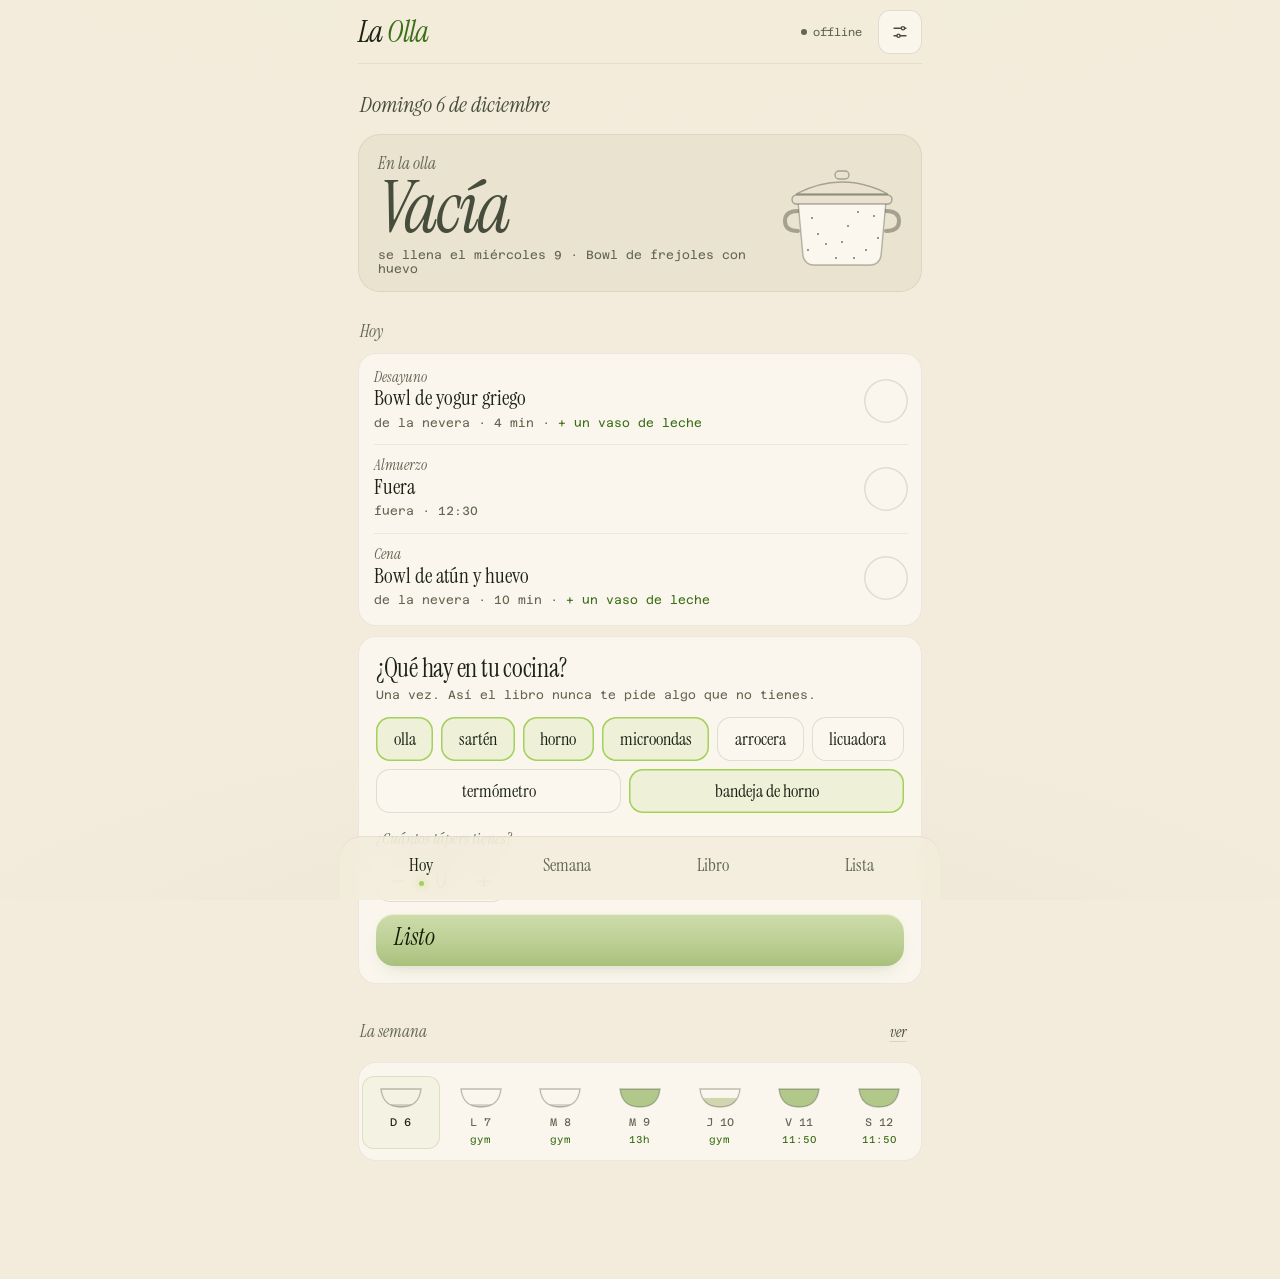
==== commit 74b0073c: "La Olla: ticked lines stay; only salt and pepper are assumed; calmer fills - shopping(): «bought thi" ====
--- a/index.html
+++ b/index.html
@@ -414,8 +414,9 @@
   --gold: #c9c0a3; --danger: #e07a6a;
   --card: color-mix(in srgb, var(--paper) 84%, transparent);
   --card-hi: color-mix(in srgb, var(--paper-hi) 88%, transparent);
-  --strike: linear-gradient(180deg, #c4e98a 0%, #a3d15c 45%, #7aa83a 100%);
-  --strike-glow: 0 12px 30px -10px rgba(163,209,92,.55), inset 0 1px 0 rgba(240,255,210,.55);
+  --strike: linear-gradient(180deg, #a9c777 0%, #93b560 55%, #7d9d4e 100%);   /* calmer than --accent on purpose: the big filled surfaces (today's action, a cook day) must not shout */
+  --fill: #8fb05b;
+  --strike-glow: 0 10px 26px -12px rgba(143,176,91,.40), inset 0 1px 0 rgba(240,255,210,.28);
   --speckle-op: .5; --grain-op: .28;
   --shadow: 0 1px 0 rgba(241,234,219,.04) inset, 0 14px 34px rgba(0,0,0,.45);
   --c-sage-fg: #a3d15c; --c-sage-bg: rgba(163,209,92,.12); --c-sage-bd: rgba(163,209,92,.38);
@@ -433,8 +434,9 @@
   --gold: #7c6a3a; --danger: #b4432f;
   --card: color-mix(in srgb, var(--paper) 92%, transparent);
   --card-hi: color-mix(in srgb, var(--paper-hi) 92%, transparent);
-  --strike: linear-gradient(180deg, #b9e27a 0%, #a3d15c 45%, #86b53f 100%);
-  --strike-glow: 0 12px 26px -12px rgba(79,127,29,.55), inset 0 1px 0 rgba(255,255,240,.7);
+  --strike: linear-gradient(180deg, #cfdcab 0%, #bccf94 55%, #a9c07c 100%);   /* sage, not lime: on cream the saturated fill was too bright to live with */
+  --fill: #b2c88a;
+  --strike-glow: 0 8px 20px -12px rgba(79,100,40,.38), inset 0 1px 0 rgba(255,255,240,.55);
   --speckle-op: .35; --grain-op: .16;
   --shadow: 0 1px 0 rgba(255,255,255,.6) inset, 0 10px 26px rgba(60,50,20,.12);
   --c-sage-fg: #3b6f17; --c-sage-bg: rgba(79,127,29,.10); --c-sage-bd: rgba(79,127,29,.35);
@@ -621,7 +623,7 @@
 .row.done .dish { color: var(--ink-dim); }
 .ring { width: 44px; height: 44px; border-radius: 50%; display: inline-flex; align-items: center; justify-content: center; box-shadow: inset 0 0 0 1.5px var(--line); color: var(--ink-faint); font-family: var(--serif); font-size: 20px; justify-self: end; transition: transform .1s, background .2s; }
 .ring:active { transform: scale(.92); }
-.ring.ate { background: var(--accent); color: var(--accent-ink); box-shadow: 0 0 16px -4px var(--accent); }
+.ring.ate { background: var(--fill); color: var(--accent-ink); box-shadow: 0 0 14px -6px var(--fill); }
 .ring.other { box-shadow: inset 0 0 0 1.5px var(--accent); color: var(--accent-text); font-style: italic; }
 .ring.skipped { color: var(--danger); box-shadow: inset 0 0 0 1.5px color-mix(in srgb, var(--danger) 50%, transparent); }
 .ring svg { width: 18px; height: 18px; }
@@ -631,11 +633,11 @@
 .bowl { display: flex; flex-direction: column; align-items: center; gap: 6px; padding: 4px 0; border-radius: 12px; }
 .bowl svg { width: 100%; max-width: 46px; height: 30px; overflow: visible; }
 .bowl .b-out { fill: none; stroke: color-mix(in srgb, var(--ink) 28%, transparent); stroke-width: 1.4; }
-.bowl .b-fill { fill: var(--accent); }
-.bowl .b-half { fill: color-mix(in srgb, var(--accent) 45%, var(--paper-hi)); }
+.bowl .b-fill { fill: var(--fill); }
+.bowl .b-half { fill: color-mix(in srgb, var(--fill) 45%, var(--paper-hi)); }
 .bowl .b-home { fill: color-mix(in srgb, var(--ink) 16%, transparent); }
 .bowl .d { font-size: 11px; color: var(--ink-faint); }
-.bowl.today { background: color-mix(in srgb, var(--accent) 9%, transparent); box-shadow: inset 0 0 0 1px color-mix(in srgb, var(--accent) 35%, transparent); }
+.bowl.today { background: color-mix(in srgb, var(--fill) 10%, transparent); box-shadow: inset 0 0 0 1px color-mix(in srgb, var(--fill) 40%, transparent); }
 .bowl.today .d { color: var(--ink); }
 .bowl .tag { font-size: 10px; line-height: 1; color: var(--accent-text); min-height: 10px; }
 .register { font-family: var(--serif); font-style: italic; font-size: 16px; color: var(--ink-dim); padding: 0 14px 14px; text-align: center; }
@@ -652,7 +654,7 @@
 .srow .dish { font-family: var(--serif); font-size: 19px; line-height: 1.15; color: var(--ink); }
 .srow .dish small { display: block; font-family: var(--mono); font-size: 11px; color: var(--ink-faint); margin-top: 2px; }
 .kind { min-width: 78px; min-height: 44px; padding: 6px 10px; border-radius: 999px; font-family: var(--mono); font-size: 12px; color: var(--ink-dim); box-shadow: inset 0 0 0 1px var(--line); text-align: center; }
-.kind.k-cook { color: var(--accent-ink); background: var(--accent); box-shadow: none; }
+.kind.k-cook { color: var(--accent-ink); background: var(--fill); box-shadow: none; }
 .kind.k-leftover { color: var(--accent-text); box-shadow: inset 0 0 0 1.2px color-mix(in srgb, var(--accent) 55%, transparent); }
 .kind.k-out { font-style: italic; }
 .kind:active { transform: scale(.96); }
@@ -696,11 +698,11 @@
 .item { display: grid; grid-template-columns: 34px 1fr auto; gap: 10px; align-items: center; width: 100%; text-align: left; padding: 10px 0; border-top: 1px solid var(--line-soft); min-height: 54px; }
 .item .box { width: 26px; height: 26px; border-radius: 50%; box-shadow: inset 0 0 0 1.5px color-mix(in srgb, var(--ink) 30%, transparent); display: inline-flex; align-items: center; justify-content: center; }
 .item .box svg { width: 14px; height: 14px; opacity: 0; }
-.item.on .box { background: var(--accent); box-shadow: none; } .item.on .box svg { opacity: 1; }
+.item.on .box { background: var(--fill); box-shadow: none; } .item.on .box svg { opacity: 1; }
 .item .nm { font-family: var(--serif); font-size: 20px; line-height: 1.15; color: var(--ink); }
 .item .fr { display: block; font-family: var(--mono); font-size: 11px; color: var(--ink-faint); margin-top: 2px; }
 .item .q { font-size: 13px; color: var(--ink-dim); text-align: right; }
-.item.on .nm { color: var(--ink-faint); text-decoration: line-through; text-decoration-color: var(--line); }
+.item.on .nm { color: var(--ink-dim); }   /* a ticked line keeps its place and wears only the mark */
 .item .soon { color: var(--danger); }
 
 /* ── sheets (dialogs become bottom sheets on the phone) ── */
@@ -1800,7 +1802,9 @@
     const points = stab(needs);
     needs.forEach(x => { const ps = points.filter(p => p >= x.lo && p <= x.hi); x.trip = x.stable ? ps[0] : ps[ps.length - 1]; });
     // the ride-alongs: weekly staples + the fridge defaults' ingredients, once a week, on the first trip
-    const wk = weekStart(today), boughtThisWeek = id => Object.keys(checked).some(k => { const i = k.lastIndexOf('@'); return k.slice(0, i) === id && weekStart(k.slice(i + 1)) === wk && checked[k] && checked[k].v; });
+    // «bought this week» counts only trips that have PASSED: a tick on today's (or a future) trip must stay on that very line.
+    // (Counting it made every ride-along — the fridge meals and the weekly staples — leave the list the moment he ticked it.)
+    const wk = weekStart(today), boughtThisWeek = id => Object.keys(checked).some(k => { const i = k.lastIndexOf('@'), T = k.slice(i + 1); return k.slice(0, i) === id && T < today && weekStart(T) === wk && checked[k] && checked[k].v; });
     const ride = {};
     H.forEach(d => { const day = planDay(state, d); if (!day) return; slotsFor(state, d).forEach(sl => { const r = day[sl]; if (!r || r.kind !== 'home' || !r.recipe) return; const rec = recipeById(state, r.recipe); if (!rec) return;
       scaleIngredients(state, rec, 1).forEach(it => { if (!it.id || it.opt || pantry[it.id]) return; const x = ride[it.id] || (ride[it.id] = { id: it.id, parts: {}, need: d, for: [] }); x.parts[it.u] = (x.parts[it.u] || 0) + it.q; if (x.for.indexOf(rec.name) < 0) x.for.push(rec.name); }); }); });
@@ -1827,6 +1831,19 @@
       const by = mine.reduce((m, x) => (x.hi < m ? x.hi : m), '9999-12-31');   // the last day this trip can happen and still put every cook item inside its window
       return { date: T, at: fmtHM(at), by: mine.length ? by : T, items: list, left: list.filter(it => !it.checked).length, min: inStore, late: mine.some(x => x.late), gone };
     });
+    // A tick is per item@trip. When a later tick makes the dish a line was for leave the plan (the cook became certain, so the
+    // fridge default's tuna is no longer needed), the ticked line used to vanish: he BOUGHT it, so it stays, ticked, with no
+    // quantity to claim. Only today's trip (tomorrow's once the store has closed) — an old tick is history, not a line.
+    const live = {}; trips.forEach(t => t.items.forEach(it => { live[it.key] = 1; }));
+    Object.keys(checked).forEach(k => {
+      const c = checked[k], i = k.lastIndexOf('@'); if (!c || !c.v || live[k] || !(i > 0)) return;
+      const id = k.slice(0, i), T = k.slice(i + 1); if (!parse(T) || T < today || T > addDays(today, 1)) return;
+      const t = trips.find(x => x.date === T), info = ingredient(id);
+      if (!t || info.unknown || trips.some(x => x.items.some(it => it.id === id && Math.abs(diffDays(T, x.date)) <= 1))) return;
+      const n = nameFor(info, 1, info.unit || '');
+      t.items.push({ key: k, id, n, q: 0, u: info.unit || '', parts: [], section: info.section || NO_SECTION, display: '', text: n, buyBy: T, for: [], checked: true, note: info.note || null });
+    });
+    trips.forEach(t => { t.left = t.items.filter(it => !it.checked).length; });
     return { trips, next: trips.find(t => t.left > 0 && !t.gone) || null };
   }
   /* one list line: per-unit quantities rounded (indivisible → ceil); a spoonful of a jar is not a shopping quantity — the jar is */
@@ -2509,7 +2526,7 @@
       containers: 0,                                                       // 0 = never asked
       store: { name: 'Safeway', open: '06:00', close: '22:00', inStoreMin: 30, mode: 'walk' },
       orders: [],
-      pantry: ['sal', 'pimienta', 'aceite', 'aceite-oliva', 'ajo', 'sillao', 'vinagre', 'comino', 'oregano', 'azucar'],
+      pantry: ['sal', 'pimienta'],                                         // the ONLY things assumed in the house: every other ingredient a dish needs is on the list, every time
       weekly: ['leche', 'yogur-griego', 'mantequilla-mani'],
       theme: 'auto',
     },
@@ -2520,7 +2537,7 @@
 /* ═══ OLLA-SEED-END ═══ */
 
 /* ── app hooks (SLOT:APP-LOGIC) — La Olla ── */
-const OLLA_SCHEMA = 2;   // 2 = LA-OLLA-V2-SPEC.md §2.1: settings.{hall(+closes), outDays, cookWindows, cookAt, eatAt, trainDays, fridge(+post), gear, gearAsked, containers, store, orders, pantry[ids], weekly[ids], theme}, ladder, recipes (v2 shape), plan{via, days(+post, cook.batch)}, log{date:slot: [entries]}, cooks, extra, likes, groceries.checked{item@trip: {v, at}}, cookSession
+const OLLA_SCHEMA = 3;   // 3 = settings.pantry is ONLY sal + pimienta (the first build assumed ten staples at home; cumin and garlic never reached the list). 2 = LA-OLLA-V2-SPEC.md §2.1: settings.{hall(+closes), outDays, cookWindows, cookAt, eatAt, trainDays, fridge(+post), gear, gearAsked, containers, store, orders, pantry[ids], weekly[ids], theme}, ladder, recipes (v2 shape), plan{via, days(+post, cook.batch)}, log{date:slot: [entries]}, cooks, extra, likes, groceries.checked{item@trip: {v, at}}, cookSession
 const OLLA_PRE_SCHEMA2_KEY = 'olla.v1.pre-schema2';   // the raw schema-1 state, written ONCE per device before its first migration (his only copy may be this phone's)
 /* The v1 book as it shipped (9dc95c2): FNV-1a of JSON [id, name, steps] per recipe, frozen here. A v1-shaped recipe whose
    hash still matches was never edited, so its v2 version replaces it; anything else is his and wins. */
@@ -2575,6 +2592,7 @@
   S.store = Object.assign({}, D.store, isObj(S.store) ? S.store : {});
   if (!Array.isArray(S.orders)) S.orders = D.orders.slice();
   S.pantry = ollaIdList(S.pantry, D.pantry, OLLA_V1_PANTRY);
+  if (!(s.schema >= 3)) S.pantry = D.pantry.slice();      // schema 3: whatever was stored was the old ten-staple default, never his choice — he has said the house holds salt and pepper, nothing else
   S.weekly = ollaIdList(S.weekly, D.weekly, OLLA_V1_WEEKLY);
   delete S.feed;                                          // v1's free-text lift-night feed is now a recipe: fridge.post = batido-post
   if (['auto', 'esmalte', 'loza'].indexOf(S.theme) < 0) S.theme = S.theme === 'tokyo' ? 'loza' : 'auto';   // v1's shell keys: macchiato was the default, tokyo was a choice
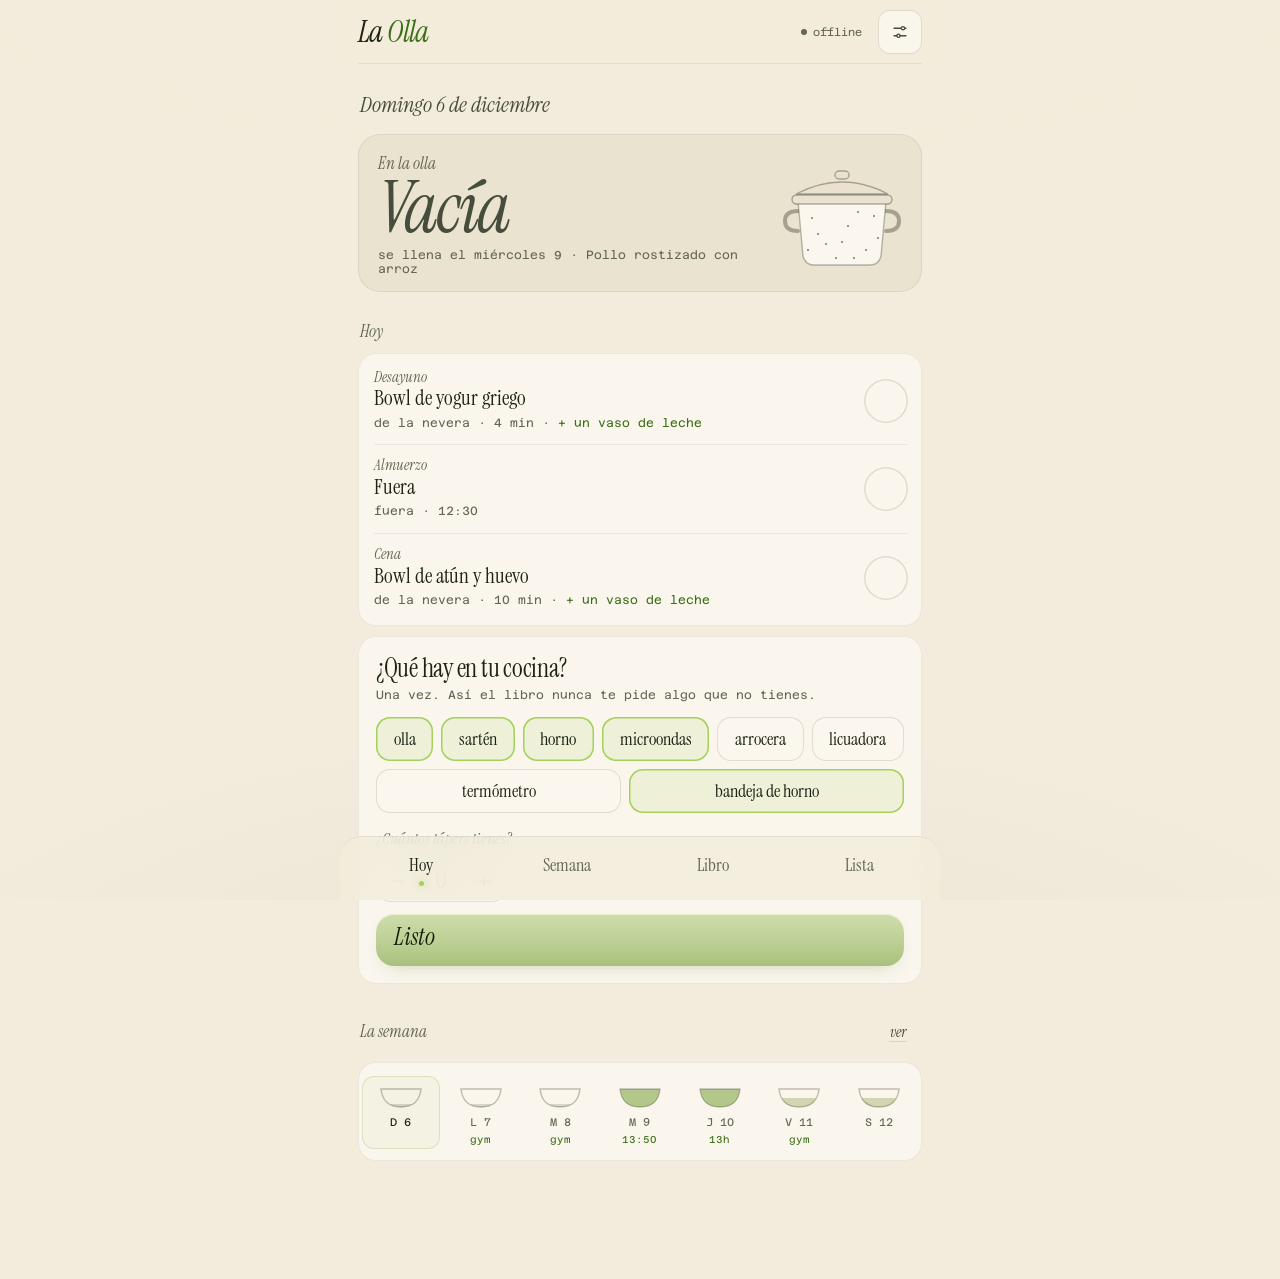
==== commit 45bca99a: "La Olla v3 phase 1: one weekly walk, perishability, cook days, the freezer floor LA-OLLA-V2-SPEC.md " ====
--- a/index.html
+++ b/index.html
@@ -1016,6 +1016,8 @@
   const COOK_S = { made: 1, notmade: 1, tossed: 1, void: 1 };
   const EXTRA_SRC = { bought: 1, other: 1, cooked: 1 };
   const EARLY = 90;   // a meal may be logged from 90 min before its eat time (the «eat» window), never further ahead
+  const FZ_ID = 'cena-congelada';   // v3 §6.2 the freezer floor's ONE list line; a TICKED line is the stock (derived in reality(), never stored)
+  const isFz = id => typeof id === 'string' && id.indexOf('fz@') === 0;
 
   /* ── time (unchanged from v1: local, noon-anchored so a setDate walk can't be shifted a day by DST) ── */
   const p2 = n => (n < 10 ? '0' : '') + n;
@@ -1070,8 +1072,21 @@
     const walk = st.walkMin != null ? int(st.walkMin, 10) : int((settings.hall || {}).walkMin, 10);
     return 2 * walk + inStore;
   }
+  /* v3 §6.2 THE WEEKLY WALK: `store.trip = {dow, at}` — one trip a week, sized for the week. Absent (or malformed) = v2's per-item
+     seating. `cookDays` = the weekdays the PLANNER may seat a cook on (windows elsewhere stay, for his hand cooks); absent = every
+     day with a window. `freezer.target` = bought frozen dinners to keep on hand; 0 = no freezer line. */
+  function weeklyTrip(settings) {
+    const t = ((settings && settings.store) || {}).trip; if (!t || typeof t !== 'object') return null;
+    const d = +t.dow; if (!(d >= 0 && d <= 6 && d === Math.floor(d))) return null;
+    return { dow: d, at: hm(t.at) };
+  }
+  function tripDayFor(settings, date) { const t = weeklyTrip(settings); return t ? addDays(date, -((dow(date) - t.dow + 7) % 7)) : null; }   // the weekly trip that shops for `date`: the latest trip day on or before it
+  function cookDay(settings, date) { const cd = settings && settings.cookDays; return !Array.isArray(cd) || cd.indexOf(dow(date)) >= 0; }
+  function freezerTarget(settings) { const f = settings && settings.freezer; return Math.max(0, int(f && f.target, 0)); }
 
   /* ── the book ── */
+  function remTable() { try { return (typeof REMATE_ING !== 'undefined' && REMATE_ING) || {}; } catch (e) { return {}; } }   // OLLA-SEED's remate → ingredients table, read at CALL time
+  function addonTable() { try { return (typeof ADDON_ING !== 'undefined' && ADDON_ING) || {}; } catch (e) { return {}; } }
   function ingTable() { try { return (typeof INGREDIENTS !== 'undefined' && INGREDIENTS) || {}; } catch (e) { return {}; } }   // OLLA-SEED's table, read at CALL time
   function ingredient(id) {
     const t = ingTable()[id];
@@ -1167,6 +1182,13 @@
             fridgeDays: x.fridgeDays != null ? +x.fridgeDays : (x.src === 'frozen' ? 90 : (rec && rec.fridgeDays) || 3),
             src: x.src || 'other', state: eff && eff.s === 'tossed' ? 'tossed' : 'made', frozen: x.src === 'frozen', from: x.from || null, at: null, total: 0 });
     });
+    const ck = (state.groceries && state.groceries.checked) || {};
+    Object.keys(ck).sort().forEach(k => {   // v3 §6.2 the freezer floor: ONE batch per TICKED freezer line, derived here and never stored — an extra could not be unticked (mergeReality is add-only on extras, and every push re-merges the remote)
+      const i = k.lastIndexOf('@'), c = ck[k]; if (i <= 0 || k.slice(0, i) !== FZ_ID || !c || !c.v) return;
+      const T = k.slice(i + 1), id = 'fz@' + T; if (!parse(T) || byId[id]) return;
+      const n = Math.max(1, int(c.q, 1));
+      add({ id, date: T, name: 'Cena congelada', recipe: null, servings: n, planned: n, fridgeDays: 90, src: 'bought-frozen', state: 'made', frozen: true, from: null, at: null, total: 0 });
+    });
     batches.forEach(b => { b.frozenOut = frozeOf(state, b.id).reduce((n, e) => n + Math.max(0, +e.n || 0), 0); });
     const log = state.log || {}, walk = {};
     Object.keys(days).forEach(d => { walk[d] = 1; }); Object.keys(log).forEach(k => { const d = k.slice(0, 10); if (parse(d)) walk[d] = 1; });   // the plan prunes at 21 days; the log never does (a frozen portion eaten 3 weeks ago stays eaten)
@@ -1249,7 +1271,7 @@
      once today's store hours are gone) — unknown reads as unbought: the pot holds less when unsure. Everything bought, part of
      it TODAY: he is still walking home (`walk`). */
   function leadFor(state, rec, date, today, now) {
-    const S = S_(state), pantry = pantrySet(state), sameDayOnly = date === today || (date === addDays(today, 1) && !storeOpenAfter(S, now));
+    const S = S_(state), pantry = pantrySet(state), sameDayOnly = date === today || (date === addDays(today, 1) && !storeOpenAfter(S, now)) || tripDayFor(S, date) === date;   // v3: on the weekly walk's own day, what is not bought yet is bought THAT day — the cook waits for the walk (else the list seats a trip the day before)
     let lead = 0, boughtToday = false;
     (rec.ingredients || []).forEach(g => {
       const id = g.id || idForName(g.n) || (g.n ? '~' + slugOf(g.n) : null);   // the list's key for a v1 {n,q,u} item, so its check counts here too
@@ -1317,13 +1339,25 @@
     const upRecent = Object.keys(hist).some(id => { const r = recipeById(state, id); return r && r.rung === rung + 1 && diffDays(hist[id], date) < 7; });
     if (up && madeAtRung(state, rung) >= 4 && !upRecent) set = set.concat([up]);
     const rest = atRung.concat(below).filter(r => set.indexOf(r) < 0);
-    const fits = r => { const need = needOf(r); if (!(need > 0)) return false; if (need > (r.servings || 1) && r.doubles === false) return false; return !!cookSlot(state, date, r, today, N); };
+    // v3 §6.2 perishability under the weekly walk: a dish whose ingredient would sit longer than its buyWithin between the trip that
+    // shops for `date` and the cook is not a candidate (the deli chicken, buyWithin 0, is «armado» ON the trip day only) — unless
+    // that ingredient was already bought inside its window.
+    const pantryP = pantrySet(state);
+    const freshOn = (r, d) => { const tD = tripDayFor(S, d), gap = tD ? diffDays(tD, d) : 0; return !gap || (r.ingredients || []).every(g => {
+      const id = g.id || idForName(g.n) || (g.n ? '~' + slugOf(g.n) : null); if (!id || g.opt || pantryP[id] || !(+g.q > 0)) return true;
+      const bw = ingredient(id).buyWithin; return bw == null || bw >= gap || !!boughtIn(state, id, addDays(d, -bw), d);
+    }); };
+    const fresh = r => freshOn(r, date);
+    // …and ON the trip day, spend it on what ONLY the trip day allows (the deli chicken): at rung 1 every other batchable dish but one
+    // needs it, so a Wednesday that took the one that keeps left Thursday the same dish again (20-oct probe: frijoles twice)
+    const onTrip = tripDayFor(S, date) === date, tripOnly = r => onTrip && !freshOn(r, addDays(date, 1));
+    const fits = r => { const need = needOf(r); if (!(need > 0)) return false; if (need > (r.servings || 1) && r.doubles === false) return false; if (!fresh(r)) return false; return !!cookSlot(state, date, r, today, N); };
     const recency = (a, b) => cmpStr(hist[a.id] || '', hist[b.id] || '') || rank(a) - rank(b) || cmpStr(a.id, b.id);
     const choose = (list, repeat) => {
       const c = list.filter(r => fits(r) && (repeat || r.id !== prev));
       const cov = r => Math.min(maxServings(r), needOf(r)), best = c.reduce((m, r) => Math.max(m, cov(r)), 0);   // eaters it actually feeds: needOf is already cut at ITS fridge life
       const big = c.filter(r => cov(r) >= best);                    // a dish that feeds more of the stretch beats one that feeds less (a 2-day dish doesn't «cover» four)
-      return (big.length ? big : c).sort(recency)[0] || null;
+      return (big.length ? big : c).sort((a, b) => (tripOnly(a) ? 0 : 1) - (tripOnly(b) ? 0 : 1) || recency(a, b))[0] || null;
     };
     return choose(set) || choose(rest) || choose(set.concat(rest), true);
   }
@@ -1370,6 +1404,8 @@
     const R0 = reality(Object.assign({}, state, { plan: { via: 'fallback', days: prov } }), today, N);
     const pot = R0.batches.filter(b => !b.frozen && b.left > 0 && b.expires >= today && (realB(b) || (b.state === 'planned' && b.date === today)))
       .map(b => ({ id: b.id, date: b.date, expires: b.expires, left: b.left, real: realB(b), end: realB(b) || b.at == null ? null : b.at + b.total }));
+    // v3 §6.2: bought frozen dinners are a FLOOR, never part of the pot above — so they can never tell seatCook «the pot covers the stretch»
+    const fzPool = R0.batches.filter(b => b.src === 'bought-frozen' && b.state === 'made' && b.left > 0 && b.expires >= today).map(b => ({ id: b.id, date: b.date, expires: b.expires, left: b.left }));
     const hist = cookHistory(state, today);
     let prev = lastRecipeBefore(state, today);
     const alive = (b, e) => e.d >= b.date && e.d <= b.expires && !(e.d === b.date && b.end != null && b.end > e.t);
@@ -1387,7 +1423,7 @@
       if (commit) pot.forEach(b => { b.left = left[b.id]; });
       return { got, unfed };
     }
-    const capable = d => windowsFor(S, d).length > 0;
+    const capable = d => windowsFor(S, d).length > 0 && (cookDay(S, d) || !!(fr[d] && fr[d].cook && (fr[d].cook.hand || fr[d].cookKeep)));   // v3: the planner cooks only on cookDays; a hand or started cook still makes its day a stretch
     function nextCapable(d) { for (let k = 1; k <= 14; k++) { const e = addDays(d, k); if (capable(e)) return e; } return addDays(d, 7); }
     function eatersIn(from, to, onlyHorizon) {   // pot-eating slots in [from, to), in time order; past the horizon the rule stands in
       const E = [];
@@ -1428,7 +1464,10 @@
         const f = fr[e.d], r = f.rows[e.sl] || {}, bid = got.get(e);
         if (bid) f.rows[e.sl] = Object.assign(e.kind === 'hand' ? { hand: true } : {}, { kind: 'leftover', of: bid }, e.ofHand ? { ofHand: true } : {});
         else if (e.kind === 'hand') f.rows[e.sl] = Object.assign({}, r, { of: r.ofHand ? r.of : null });   // can't be satisfied: it stays, the gate flags no-batch
-        else f.rows[e.sl] = homeRow(S, e.sl);
+        else {   // v3 §6.2 THE FREEZER FLOOR: a dinner no pot can feed eats a bought frozen dinner before it falls to the fridge default (never a lunch, never a hand row)
+          const z = e.sl === 'dinner' && e.kind === 'rule' ? fzPool.filter(b => b.left > 0 && e.d >= b.date && e.d <= b.expires).sort((a, b) => cmpStr(a.date, b.date) || cmpStr(a.id, b.id))[0] : null;
+          if (z) { z.left--; f.rows[e.sl] = { kind: 'leftover', of: z.id }; } else f.rows[e.sl] = homeRow(S, e.sl);
+        }
       });
     }
     // 2. walk the stretches: a stretch starts today and at every later day that can cook
@@ -1736,6 +1775,7 @@
   }
   function batchRef(state, batch) {   // id or object → {id, date, recipe}, without needing `today`
     if (batch && typeof batch === 'object') return { id: batch.id, date: batch.date, recipe: batch.recipe };
+    if (isFz(batch)) return { id: batch, date: batch.slice(3), recipe: null };
     const d = cookDateOf(state, batch);
     if (d) { const c = planDay(state, d).cook, e = effCook(state, batch); return { id: batch, date: d, recipe: (e && e.s === 'made' && e.recipe) || c.recipe }; }
     const x = (state.extra || {})[batch]; return x ? { id: batch, date: x.date, recipe: x.recipe || null } : null;
@@ -1786,21 +1826,54 @@
                      sw: [lo0 > seen ? lo0 : seen, hi0] });               // the dates a trip could have bought it for THIS cook (the plan sees 7 days ahead)
       });
     });
+    // The plate's remate («+ salsa criolla encima», «un huevo frito») and the add-on («+ un vaso de leche») are things the app SAYS
+    // he will add: each needs its ingredients on the list, for the day it is eaten. SOFT needs: they ride a trip that is happening
+    // anyway, and only make one of their own when no trip fits.
+    const eaten = [];
+    H.forEach(d => { const day = planDay(state, d); if (!day) return;
+      slotsFor(state, d).forEach(sl => { const r = day[sl]; if (!r) return;
+        const e = effLog(state, d, sl); if (e) return;                                // logged (eaten, skipped, other): nothing left to buy
+        if (d === today && eatAt(state, d, sl) < N) return;                            // that meal's hour is behind him
+        if (r.kind === 'leftover' && r.of) { const rm = remateFor(state, r.of, d); if (rm && remTable()[rm]) eaten.push({ d, lines: remTable()[rm], name: rm }); }
+        else if (r.kind === 'home' && r.recipe) { const rr = recipeById(state, r.recipe); if (rr && rr.addon && addonTable()[rr.addon]) eaten.push({ d, lines: addonTable()[rr.addon], name: rr.addon.replace(/^\+\s*/, '') }); }
+      });
+      if (day.cook && (cookState(state, d, today, now) === 'planned' || cookState(state, d, today, now) === 'due' || cookState(state, d, today, now) === 'cooking')) { const cr = recipeById(state, day.cook.recipe); if (cr && cr.addon && addonTable()[cr.addon]) eaten.push({ d, lines: addonTable()[cr.addon], name: cr.addon.replace(/^\+\s*/, '') }); }
+    });
+    eaten.forEach(x => x.lines.forEach(([id, q, u]) => {
+      if (pantry[id]) return;
+      const info = ingredient(id), bw = info.buyWithin != null ? info.buyWithin : 5, hi0 = addDays(x.d, -1), lo0 = addDays(x.d, -bw), seen = addDays(x.d, -6);
+      let hi = hi0, lo = lo0 < today ? today : lo0;
+      if (lo === today && !todayOpen) lo = tomorrow;
+      let late = false; if (hi < lo) { hi = lo = x.d; late = true; }
+      needs.push({ id, info, q, u, need: x.d, cookAt: null, for: x.name, lo, hi, late, soft: true, stable: !!info.pantry || bw >= 30, sw: [lo0 > seen ? lo0 : seen, hi0] });
+    }));
+    // v3 §6.2 THE WEEKLY WALK. With `store.trip` set, every need whose window holds a trip day he can still make is bought ON that
+    // day: one walk a week, sized for the week. A need whose window holds none (the deli chicken for a Saturday hand cook; Thursday's
+    // cook once Wednesday's store hours are gone) keeps v2's own seating — a catch-up, never a second weekly day.
+    const wt = weeklyTrip(S), tripOK = T => T > today || (T === today && todayOpen);
+    if (wt) needs.forEach(x => { const c = []; for (let T = x.lo; T <= x.hi; T = addDays(T, 1)) if (dow(T) === wt.dow && tripOK(T)) c.push(T); if (c.length) x.lo = x.hi = x.stable ? c[0] : c[c.length - 1]; });
+    const nextTrip = wt ? (H.find(T => dow(T) === wt.dow && tripOK(T)) || null) : null;
     // What a PAST trip bought. Checks are per item@trip and a trip's date passes, so each need is re-seated on the trip it
     // would have ridden — the past dates he checked something on, plus the trips the still-unbought needs force — and is
     // dropped when its item was checked there. (Without this, Thursday's list re-bought everything Wednesday's trip bought.)
     const P = {}; Object.keys(checked).forEach(k => { const i = k.lastIndexOf('@'), T = k.slice(i + 1); if (i > 0 && T < today && parse(T) && checked[k] && checked[k].v) (P[T] = P[T] || {})[k.slice(0, i)] = 1; });
     const pd = Object.keys(P).sort(), inSw = (x, T) => T >= x.sw[0] && T <= x.sw[1];
     if (pd.length) {
-      const forced = stab(needs.filter(x => !pd.some(T => inSw(x, T))));
+      const forced = stabSoft(needs.filter(x => !pd.some(T => inSw(x, T))));
       for (let i = needs.length - 1; i >= 0; i--) {
         const x = needs[i], past = pd.filter(T => inSw(x, T)); if (!past.length) continue;
         const all = past.concat(forced.filter(T => T >= x.lo && T <= x.hi)).sort(), T = x.stable ? all[0] : all[all.length - 1];
         if (P[T] && P[T][x.id]) needs.splice(i, 1);
       }
     }
-    const points = stab(needs);
-    needs.forEach(x => { const ps = points.filter(p => p >= x.lo && p <= x.hi); x.trip = x.stable ? ps[0] : ps[ps.length - 1]; });
+    const points = stabSoft(needs);
+    const soft = needs.filter(x => x.soft);
+    if (!points.length && soft.length) points.push(todayOpen ? today : tomorrow);   // a week of nothing but leftovers and toppings still needs ONE trip for what the toppings call for
+    points.sort();
+    needs.forEach(x => {
+      const ps = points.filter(p => p >= x.lo && p <= x.hi); x.trip = x.stable ? ps[0] : ps[ps.length - 1];
+      if (x.trip === undefined && x.soft) { const before = points.filter(p => p <= x.hi); x.trip = before.length ? before[before.length - 1] : points[0]; }   // no trip inside its window: the latest one before it is eaten (a little older), else the first
+    });
     // the ride-alongs: weekly staples + the fridge defaults' ingredients, once a week, on the first trip
     // «bought this week» counts only trips that have PASSED: a tick on today's (or a future) trip must stay on that very line.
     // (Counting it made every ride-along — the fridge meals and the weekly staples — leave the list the moment he ticked it.)
@@ -1810,10 +1883,20 @@
       scaleIngredients(state, rec, 1).forEach(it => { if (!it.id || it.opt || pantry[it.id]) return; const x = ride[it.id] || (ride[it.id] = { id: it.id, parts: {}, need: d, for: [] }); x.parts[it.u] = (x.parts[it.u] || 0) + it.q; if (x.for.indexOf(rec.name) < 0) x.for.push(rec.name); }); }); });
     (S.weekly || []).forEach(id => { if (!ride[id]) ride[id] = { id, parts: {}, need: today, for: [] }; if (ride[id].for.indexOf('cada semana') < 0) ride[id].for.push('cada semana'); });
     const rideIds = Object.keys(ride).filter(id => !pantry[id] && !boughtThisWeek(id)).sort();
-    if (!points.length && rideIds.length) points.push(todayOpen ? today : tomorrow);
+    const rideT = nextTrip || points[0] || (todayOpen ? today : tomorrow);   // the ride-alongs (and the freezer line) ride the weekly walk when there is one
+    // v3 §6.2 the freezer line: what tops the bought frozen dinners back up to the target, counted on the stock that will still be there
+    // at the trip (a line already ticked keeps the quantity he bought — its own batch is dated the trip day, so it is never counted here)
+    const target = freezerTarget(S); let fzQ = 0;
+    if (target > 0) {
+      const c = checked[FZ_ID + '@' + rideT];
+      if (c && c.v) fzQ = Math.max(1, int(c.q, 1));
+      else fzQ = Math.max(0, target - reality(state, today, now).batches.filter(b => b.src === 'bought-frozen' && b.state === 'made' && b.date < rideT && b.expires >= rideT).reduce((n, b) => n + Math.max(0, b.left), 0));
+    }
+    if ((rideIds.length || fzQ > 0) && points.indexOf(rideT) < 0) { points.push(rideT); points.sort(); }
     const trips = points.map(T => {
       const mine = needs.filter(x => x.trip === T), same = mine.filter(x => x.need === T && x.cookAt != null);
       let at = same.length ? Math.min.apply(null, same.map(x => x.cookAt - trip)) : clamp(eatAt(state, T, 'lunch') + 60, open, close - inStore - walk);
+      if (!same.length && wt && wt.at != null && dow(T) === wt.dow) at = clamp(wt.at, open, close - inStore - walk);   // the weekly walk leaves at ITS hour
       // today's SAME-DAY trip keeps the plan's own departure (its cook stays at its hour once the trip has left — buildWeek):
       // clamped to `now` it became the publish minute, and the Worker's [at − 90, at) window was shut before it could read it
       if (T === today && !same.length) at = Math.max(at, ceil5(N));
@@ -1825,11 +1908,12 @@
         if (by < it.buyBy) it.buyBy = by; (Array.isArray(f) ? f : [f]).forEach(n => { if (n && it.for.indexOf(n) < 0) it.for.push(n); });
       };
       mine.forEach(x => add(x.id, x.info, { [x.u]: x.q }, x.need, x.for));
-      if (T === points[0]) rideIds.forEach(id => { const r = ride[id]; add(id, ingredient(id), r.parts, r.need < T ? T : r.need, r.for); });   // a ride-along is due no earlier than the trip it rides
+      if (T === rideT) rideIds.forEach(id => { const r = ride[id]; add(id, ingredient(id), r.parts, r.need < T ? T : r.need, r.for); });   // a ride-along is due no earlier than the trip it rides
+      if (T === rideT && fzQ > 0) add(FZ_ID, ingredient(FZ_ID), { u: fzQ }, T, 'congelador');
       const list = Object.keys(items).map(id => shopLine(items[id], id + '@' + T, checked))
         .sort((a, b) => (SECTIONS.indexOf(a.section) < 0 ? 99 : SECTIONS.indexOf(a.section)) - (SECTIONS.indexOf(b.section) < 0 ? 99 : SECTIONS.indexOf(b.section)) || a.n.localeCompare(b.n, 'es'));
-      const by = mine.reduce((m, x) => (x.hi < m ? x.hi : m), '9999-12-31');   // the last day this trip can happen and still put every cook item inside its window
-      return { date: T, at: fmtHM(at), by: mine.length ? by : T, items: list, left: list.filter(it => !it.checked).length, min: inStore, late: mine.some(x => x.late), gone };
+      const hardMine = mine.filter(x => !x.soft), by = hardMine.reduce((m, x) => (x.hi < m ? x.hi : m), '9999-12-31');   // the last day this trip can happen and still put every cook item inside its window
+      return { date: T, at: fmtHM(at), by: hardMine.length ? by : T, items: list, left: list.filter(it => !it.checked).length, min: inStore, late: hardMine.some(x => x.late), gone };
     });
     // A tick is per item@trip. When a later tick makes the dish a line was for leave the plan (the cook became certain, so the
     // fridge default's tuna is no longer needed), the ticked line used to vanish: he BOUGHT it, so it stays, ticked, with no
@@ -1855,13 +1939,15 @@
     const text = bare ? n : qs.length === 1 ? phrase(q0, u0, n) : display + ' de ' + n;
     return { key, id: it.id, n, q: q0, u: u0, parts: qs, section: it.section, display, text, buyBy: it.buyBy, for: it.for, checked: !!(checked[key] && checked[key].v), note: info.note || null };
   }
+  function stabSoft(list) { return stab(list.filter(x => !x.soft)); }   // only the cook's needs FORCE a trip; a remate rides one that is happening anyway
   function stab(list) {   // interval stabbing: the fewest dates that put every need inside [lo, hi] (each new date as LATE as it can be)
     const pts = []; list.slice().sort((a, b) => cmpStr(a.hi, b.hi) || cmpStr(a.id, b.id)).forEach(x => { if (!pts.some(p => p >= x.lo && p <= x.hi)) pts.push(x.hi); });
     return pts.sort();
   }
-  function check(state, key, v, at) {
+  function check(state, key, v, at, q) {
     state.groceries = state.groceries || {}; state.groceries.checked = state.groceries.checked || {};
     state.groceries.checked[key] = { v: !!v, at: +at || 0 };
+    if (v && int(q, 0) > 0) state.groceries.checked[key].q = int(q, 0);   // v3: what he bought on a line whose quantity matters later (the freezer line IS the stock)
     return { ok: true };
   }
   function listText(state, trip) {
@@ -1973,6 +2059,7 @@
     return clamp(Math.round(m), 10, 180);
   }
   function batchName(state, id) {
+    if (isFz(id)) return 'Cena congelada';
     const b = batchRef(state, id); if (!b) return null;
     const rec = b.recipe && recipeById(state, b.recipe), x = (state.extra || {})[id];
     return (x && x.name) || (rec && rec.name) || b.recipe || null;
@@ -1983,7 +2070,7 @@
     if (r.kind === 'swipe') return (S.hall && S.hall.name) || 'swipe';
     if (r.kind === 'out') return 'fuera';
     if (r.kind === 'cook') { const rec = day.cook && recipeById(state, cookRecipeOf(state, day.cook)); return rec ? rec.name : 'cocinar'; }
-    if (r.kind === 'leftover') { const n = r.of && batchName(state, r.of); return n ? n + ' (sobra)' : 'sobra'; }
+    if (r.kind === 'leftover') { if (isFz(r.of)) return 'Cena congelada'; const n = r.of && batchName(state, r.of); return n ? n + ' (sobra)' : 'sobra'; }   // a frozen dinner is not a leftover of anything he cooked
     const rec = r.recipe && recipeById(state, r.recipe); return rec ? rec.name : 'de la nevera';
   }
 
@@ -2016,7 +2103,7 @@
     pub.pot = potNow(state, today, N).map(b => ({ name: trunc(b.name, 60), left: int(b.left), expires: b.expires }));
     return pub;
   }
-  function trips4(t) { const f = []; t.items.forEach(it => { if (it.checked) return; it.for.forEach(n => { if (n !== 'cada semana' && f.indexOf(n) < 0) f.push(n); }); }); return f.slice(0, 4).map(n => trunc(n, 60)); }
+  function trips4(t) { const f = []; t.items.forEach(it => { if (it.checked) return; it.for.forEach(n => { if (n !== 'cada semana' && n !== 'congelador' && f.indexOf(n) < 0) f.push(n); }); }); return f.slice(0, 4).map(n => trunc(n, 60)); }
 
   /* Merge REALITY from another copy (another device's gist). Arrays are unioned by content, sorted by `at` (ties by
      content, so every device converges on the same order); likes and checks: the later `at` wins; extras by id.
@@ -2047,7 +2134,7 @@
   }
 
   return { SLOTS, MEALS, KINDS, SECTIONS, ymd, parse, addDays, dow, diffDays, weekStart, isoWeek, hm, fmtHM,
-           windowsFor, hallDay, outDay, trainDay, slotsFor, eatAt, tripMinutes,
+           windowsFor, hallDay, outDay, trainDay, slotsFor, eatAt, tripMinutes, weeklyTrip, tripDayFor, cookDay, freezerTarget,
            recipeById, ingredient, eligible, maxServings, gearOk, verbFor, batchable,
            liveEntries, effLog, effCook, reality, potNow, freezer, expired, cookState, questions, cookSlot,
            buildWeek, trimSwipes, swipesUsed, validateWeek, editable, canLog, setKind, nextKind, setCookRecipe, backToRule,
@@ -2130,6 +2217,7 @@
     'arvejas-congeladas': i('arvejas congeladas', CON, 'g', 30),
     'papas-fritas-congeladas': i('papas fritas congeladas (para horno)', CON, 'g', 30),
     'frutos-rojos-congelados': i('frutos rojos congelados', CON, 'g', 30),
+    'cena-congelada': u('cena congelada', 'cenas congeladas', CON, 60, { note: 'lista para el microondas en ≤5 min, sin preparar nada: la que le gana a pedir' }),   // v3 §6.2 the freezer floor's one generic line
     // Arroz, pasta y legumbres
     'arroz': shelf('arroz blanco de grano largo', ARR, 'taza'),
     'arroz-listo': shelf('arroz listo (Ready Rice)', ARR, 'bolsa', { indivisible: true }),
@@ -2173,11 +2261,65 @@
     'granola': shelf('granola', OTR, 'g'),
     'chia': shelf('semillas de chía', OTR, 'cda'),
     'mantequilla-mani': shelf('mantequilla de maní', OTR, 'cda'),
+    'canela': shelf('canela molida', ESP, 'cdta'),
+    'aji-molido': shelf('ají molido o shichimi', ESP, 'cdta'),
+    'pepinillos': shelf('pepinillos encurtidos', LAT, 'frasco', { indivisible: true }),
+    'aceituna-botija': shelf('aceitunas de botija', LAT, 'frasco', { indivisible: true, note: LATINA }),
     'cerveza-negra': shelf('cerveza negra (Guinness) o malta', OTR, 'ml', { note: 'la malta (Goya) da el dulzor sin alcohol' }),
     'miel': shelf('miel', OTR, 'cda'),
     'nueces': shelf('nueces', OTR, 'g'),
   };
 })();
+
+/* What a «remate» (the plate's topping/side the app tells him to add) or an «addon» actually NEEDS, per plate: [id, q, unit] in the
+   ingredient's own unit. The app SAYS «+ salsa criolla encima»; the list must therefore carry the onion and the lemon. Every
+   remate/addon string in the book MUST be a key here (a pure technique maps to [] on purpose) — test-olla pins the coverage, so a
+   new dish with a new remate fails the gate instead of silently telling him to add something the list never buys. */
+const REMATE_ING = (function () {
+  const SC = [['cebolla-roja', 0.25, 'u'], ['limon', 0.5, 'u'], ['culantro', 0.125, 'atado']];                                                       // ¼ of salsa-criolla
+  const AV = [['culantro', 0.2, 'atado'], ['jalapeno', 0.33, 'u'], ['queso-fresco', 10, 'g'], ['mayonesa', 1, 'cda'], ['limon', 0.2, 'u'], ['aji-amarillo-pasta', 0.2, 'cda']];   // ⅙ of aji-verde
+  const HUEVO = [['huevo', 1, 'u']], AJI = [['aji-chile', 0.25, 'u']], RICE = [['arroz', 0.25, 'taza']], SILLAO = [['sillao', 1, 'cda']], PAPA = [['papa', 200, 'g']], PAN = [['pan-integral', 2, 'rebanada']];
+  const plus = (...xs) => [].concat(...xs);
+  return {
+    'plátano y canela': [['platano', 1, 'u'], ['canela', 0.25, 'cdta']],
+    'mantequilla de maní encima': [['mantequilla-mani', 1, 'cda']],
+    'frutos rojos': [['frutos-rojos-congelados', 50, 'g']],
+    'salsa criolla encima': SC, 'salsa criolla': SC, 'con salsa criolla': SC, 'salsa criolla en vez de cebolla': SC,
+    'ají verde o salsa picante': [['salsa-picante', 1, 'cdta']],
+    'un huevo frito encima': HUEVO, 'con un huevo frito': HUEVO, 'con más huevo duro': HUEVO,
+    'sillao con ají': plus(SILLAO, AJI), 'con sillao y ají': plus(SILLAO, AJI),
+    'queso fresco desmoronado': [['queso-fresco', 40, 'g']],
+    'salsa picante y cebollita china': [['salsa-picante', 1, 'cdta'], ['cebollita-china', 1, 'u']],
+    'ají verde adentro': AV, 'con ají verde': AV,
+    'con queso feta': [['queso-feta', 30, 'g']],
+    'tostado en sartén seca, 1 min por lado': [],
+    'pepino en rodajas con vinagre': [['pepino', 0.5, 'u'], ['vinagre', 1, 'cda']],
+    'shichimi o ají molido': [['aji-molido', 0.25, 'cdta']],
+    'cebollita china extra': [['cebollita-china', 1, 'u']], 'con más cebollita china': [['cebollita-china', 1, 'u']],
+    'pepinillo encurtido': [['pepinillos', 0.1, 'frasco']],
+    'con yogur griego, limón y ajo': [['yogur-griego', 50, 'g'], ['limon', 0.25, 'u'], ['ajo', 0.25, 'diente']],
+    'sobre arroz graneado': RICE, 'con arroz graneado': RICE, 'frío, desmenuzado sobre arroz': RICE,
+    'con palta': [['palta', 0.5, 'u']], 'sobre arroz con palta': plus(RICE, [['palta', 0.5, 'u']]),
+    'en bowl con arroz y frejoles': plus(RICE, [['frijoles-negros', 0.25, 'lata']]),
+    'más parmesano y pimienta': [['parmesano', 15, 'g']],
+    'con 1 cda de ají amarillo en la salsa': [['aji-amarillo-pasta', 1, 'cda']], 'con ají amarillo extra': [['aji-amarillo-pasta', 1, 'cda']],
+    'gratinada al horno con queso': [['queso-rallado', 30, 'g']],
+    'queso rallado y cebollita china': [['queso-rallado', 30, 'g'], ['cebollita-china', 1, 'u']],
+    'sobre papa al horno': PAPA, 'con yuca o papa sancochada': PAPA,
+    'un chorrito de limón y ají': plus([['limon', 0.25, 'u']], AJI), 'con limón y ají': plus([['limon', 0.25, 'u']], AJI),
+    'con pan para mojar': PAN, 'deshilachado en un sánguche': PAN,
+    'con más culantro': [['culantro', 0.1, 'atado']],
+    'con pepino al lado': [['pepino', 0.5, 'u']],
+    'con más ají': AJI,
+    'con un chorrito de limón': [['limon', 0.25, 'u']],
+    'con salsa de tamarindo o salsa picante': [['salsa-picante', 1, 'cdta']],
+    'con aceituna de botija': [['aceituna-botija', 0.1, 'frasco']],
+    'con frejoles canarios o negros': [['frijoles-negros', 0.25, 'lata']],
+    'con ensalada de lechuga y tomate': [['lechuga', 0.25, 'u'], ['tomate', 0.5, 'u']],
+    'con arroz y sillao': plus(RICE, SILLAO),
+  };
+})();
+const ADDON_ING = { '+ un vaso de leche': [['leche', 250, 'ml']] };
 
 const OLLA_SEED = (function () {
   const FSIS = 'https://www.fsis.usda.gov/food-safety/safe-food-handling-and-preparation/';
@@ -2537,7 +2679,7 @@
 /* ═══ OLLA-SEED-END ═══ */
 
 /* ── app hooks (SLOT:APP-LOGIC) — La Olla ── */
-const OLLA_SCHEMA = 3;   // 3 = settings.pantry is ONLY sal + pimienta (the first build assumed ten staples at home; cumin and garlic never reached the list). 2 = LA-OLLA-V2-SPEC.md §2.1: settings.{hall(+closes), outDays, cookWindows, cookAt, eatAt, trainDays, fridge(+post), gear, gearAsked, containers, store, orders, pantry[ids], weekly[ids], theme}, ladder, recipes (v2 shape), plan{via, days(+post, cook.batch)}, log{date:slot: [entries]}, cooks, extra, likes, groceries.checked{item@trip: {v, at}}, cookSession
+const OLLA_SCHEMA = 4;   // 4 = v3 §6.2 (20-oct-2026): settings.store.trip {dow, at}, settings.cookDays, settings.freezer {target}, checks may carry q — set ONCE on upgrade. 3 = settings.pantry is ONLY sal + pimienta (the first build assumed ten staples at home; cumin and garlic never reached the list). 2 = LA-OLLA-V2-SPEC.md §2.1: settings.{hall(+closes), outDays, cookWindows, cookAt, eatAt, trainDays, fridge(+post), gear, gearAsked, containers, store, orders, pantry[ids], weekly[ids], theme}, ladder, recipes (v2 shape), plan{via, days(+post, cook.batch)}, log{date:slot: [entries]}, cooks, extra, likes, groceries.checked{item@trip: {v, at}}, cookSession
 const OLLA_PRE_SCHEMA2_KEY = 'olla.v1.pre-schema2';   // the raw schema-1 state, written ONCE per device before its first migration (his only copy may be this phone's)
 /* The v1 book as it shipped (9dc95c2): FNV-1a of JSON [id, name, steps] per recipe, frozen here. A v1-shaped recipe whose
    hash still matches was never edited, so its v2 version replaces it; anything else is his and wins. */
@@ -2558,8 +2700,15 @@
   const out = []; list.forEach(n => { const id = ollaIdFor(n); if (id && out.indexOf(id) < 0) out.push(id); });
   return out;
 }
+/* v3 §6.2 defaults (decided 20-oct-2026; the reasoning lives in the private spec): one walk a week on a cook day, at its window's
+   start; the planner cooks on the two weekday windows; four frozen dinners on hand (an ESTIMATE, his to change). Kept OUT of
+   OLLA_SEED on purpose: the seed is the v2 contract the engine pins run on; these are applied to a new device and ONCE to an
+   upgrading one, and are his settings from then on. */
+const OLLA_V3 = { trip: { dow: 3, at: '13:00' }, cookDays: [3, 4], freezer: { target: 4 } };
+function ollaApplyV3(S) { S.store = Object.assign({}, S.store || {}, { trip: JSON.parse(JSON.stringify(OLLA_V3.trip)) }); S.cookDays = OLLA_V3.cookDays.slice(); S.freezer = JSON.parse(JSON.stringify(OLLA_V3.freezer)); }
 function appDefaultState() {
   const s = JSON.parse(JSON.stringify(OLLA_SEED));
+  ollaApplyV3(s.settings);
   return { settings: s.settings, ladder: s.ladder, recipes: s.recipes, plan: { via: 'fallback', days: {} }, log: {}, cooks: {}, extra: {}, likes: {}, groceries: { checked: {} }, cookSession: null, schema: OLLA_SCHEMA };
 }
 /* Idempotent on every load AND every gist pull: MERGE over the seed's defaults, field by field, never assign wholesale — a
@@ -2594,6 +2743,9 @@
   S.pantry = ollaIdList(S.pantry, D.pantry, OLLA_V1_PANTRY);
   if (!(s.schema >= 3)) S.pantry = D.pantry.slice();      // schema 3: whatever was stored was the old ten-staple default, never his choice — he has said the house holds salt and pepper, nothing else
   S.weekly = ollaIdList(S.weekly, D.weekly, OLLA_V1_WEEKLY);
+  if (!(s.schema >= 4)) ollaApplyV3(S);                   // schema 4: v3's weekly walk, set ONCE on upgrade; afterwards it is his
+  if (S.cookDays != null && !Array.isArray(S.cookDays)) S.cookDays = null;
+  S.freezer = Object.assign({ target: 0 }, isObj(S.freezer) ? S.freezer : {});
   delete S.feed;                                          // v1's free-text lift-night feed is now a recipe: fridge.post = batido-post
   if (['auto', 'esmalte', 'loza'].indexOf(S.theme) < 0) S.theme = S.theme === 'tokyo' ? 'loza' : 'auto';   // v1's shell keys: macchiato was the default, tokyo was a choice
   s.ladder = Object.assign({}, seed.ladder, isObj(s.ladder) ? s.ladder : {});
@@ -2623,7 +2775,7 @@
   s.cooks = isObj(s.cooks) ? s.cooks : {}; s.extra = isObj(s.extra) ? s.extra : {}; s.likes = isObj(s.likes) ? s.likes : {};
   // v1 checked items by NAME for "the current Sunday week" — that can't be mapped to (item, trip) safely, and was a convenience: dropped
   const ck = (isObj(s.groceries) && isObj(s.groceries.checked)) ? s.groceries.checked : {}, kept = {};
-  Object.keys(ck).forEach(k => { const v = ck[k]; if (isObj(v) && k.indexOf('@') > 0) kept[k] = { v: !!v.v, at: +v.at || 0 }; });
+  Object.keys(ck).forEach(k => { const v = ck[k]; if (isObj(v) && k.indexOf('@') > 0) { kept[k] = { v: !!v.v, at: +v.at || 0 }; if (Math.floor(+v.q) > 0) kept[k].q = Math.floor(+v.q); } });   // q: v3, what the freezer line bought — dropping it here would shrink his stock on every pull
   s.groceries = { checked: kept };
   delete s.pub;                                           // derived at push time, never trusted on the way in
   if (s.cookSession === undefined) s.cookSession = null;
@@ -2657,6 +2809,7 @@
   const MONTHS = ['enero', 'febrero', 'marzo', 'abril', 'mayo', 'junio', 'julio', 'agosto', 'septiembre', 'octubre', 'noviembre', 'diciembre'];
   const SLOT_ES = { bf: 'desayuno', lunch: 'almuerzo', dinner: 'cena', post: 'tras el gym' };
   const KIND_ES = { swipe: 'swipe', leftover: 'sobra', cook: 'cocinar', home: 'nevera', out: 'fuera' };
+  const kindEs = r => (r && r.kind === 'leftover' && String(r.of || '').indexOf('fz@') === 0) ? 'congelador' : (KIND_ES[r && r.kind] || (r && r.kind) || '—');   // v3: a bought frozen dinner is not a «sobra» of anything he cooked
   const RUNG_ES = { 1: 'armar, sin cuchillo', 2: 'una sartén', 3: 'arroz y un guiso', 4: 'el saltado, fuego alto', 5: 'el plato de verdad' };
   const ROLE_ES = { main: '', side: 'acompañamiento', condiment: 'para encima', bf: 'desayuno', snack: 'entre comidas' };
   const GEAR_ES = { pot: 'olla', pan: 'sartén', oven: 'horno', microwave: 'microondas', riceCooker: 'arrocera', blender: 'licuadora', thermometer: 'termómetro', sheetPan: 'bandeja de horno' };
@@ -2865,7 +3018,7 @@
       else if (k === 'home') fill = '<path class="b-home" d="M12 24 L34 24 Q30 27 23 27 Q16 27 12 24 Z"/>';
       const outline = k === 'out' ? '<path class="b-out" stroke-dasharray="3 3" d="M3 9 L43 9 Q41 27 23 27 Q5 27 3 9 Z"/>' : '<path class="b-out" d="M3 9 L43 9 Q41 27 23 27 Q5 27 3 9 Z"/>';
       const tag = day.cook ? hmShort(day.cook.at) : (day.train ? 'gym' : '');
-      out.push(`<button class="bowl${d === t ? ' today' : ''}" data-act="go" data-view="semana" aria-label="${esc(fmtDate(d) + ' · cena: ' + (KIND_ES[k] || '—') + (day.cook ? ' · cocinar a las ' + day.cook.at : '') + (day.train ? ' · gym' : ''))}"><svg viewBox="0 0 46 30">${fill}${outline}</svg><span class="d">${DOW1[OLLA.dow(d)]} ${OLLA.parse(d).getDate()}</span><span class="tag">${esc(tag)}</span></button>`);
+      out.push(`<button class="bowl${d === t ? ' today' : ''}" data-act="go" data-view="semana" aria-label="${esc(fmtDate(d) + ' · cena: ' + kindEs(day.dinner) + (day.cook ? ' · cocinar a las ' + day.cook.at : '') + (day.train ? ' · gym' : ''))}"><svg viewBox="0 0 46 30">${fill}${outline}</svg><span class="d">${DOW1[OLLA.dow(d)]} ${OLLA.parse(d).getDate()}</span><span class="tag">${esc(tag)}</span></button>`);
     }
     return out.join('');
   }
@@ -2935,7 +3088,7 @@
       const hand = r.hand && OLLA.editable(state, d, sl, t, n).ok ? `<button class="back-rule" data-act="rule" data-date="${esc(d)}" data-slot="${esc(sl)}">a mano · volver a la regla</button>` : '';   // only where backToRule can act (UI review #7)
       return `<div class="srow${r.hand ? ' hand' : ''}"><span class="slot">${cap(SLOT_ES[sl])}</span>
         <div class="dish">${esc(cap(dish))}${small ? `<small>${esc(small)}</small>` : ''}${hand}</div>
-        <button class="kind k-${esc(r.kind)}" data-act="cycle" data-date="${esc(d)}" data-slot="${esc(sl)}">${esc(KIND_ES[r.kind] || r.kind)}</button></div>`;
+        <button class="kind k-${esc(r.kind)}" data-act="cycle" data-date="${esc(d)}" data-slot="${esc(sl)}">${esc(kindEs(r))}</button></div>`;
     }).join('');
     let cook = '';
     if (day.cook) { const r = rec(day.cook.recipe), st = OLLA.cookState(state, d, t, n);
@@ -2985,7 +3138,7 @@
         return `<section class="card speckle rise" style="--i:${i + 1}"><div class="trip-h"><div><h3>${cap(dayWord(trip.date))}${trip.at ? ' · ' + esc(trip.at) : ''}</h3>
           <div class="meta">${trip.left ? trip.left + ' por comprar' : 'todo comprado'} · para ${esc(tripFor(trip))}${trip.by && trip.by !== trip.date ? ' · antes del ' + dayShort(trip.by) : ''}</div></div>
           <button class="icon-btn" data-act="share" data-date="${trip.date}" aria-label="Compartir la lista">${SHARE}</button></div>
-          ${Object.keys(groups).map(sec => `<div class="aisle">${esc(sec)}</div>${groups[sec].map(it => `<button class="item${it.checked ? ' on' : ''}" data-act="check" data-key="${esc(it.key)}" data-v="${it.checked ? 0 : 1}"${pressed(it.checked)}>
+          ${Object.keys(groups).map(sec => `<div class="aisle">${esc(sec)}</div>${groups[sec].map(it => `<button class="item${it.checked ? ' on' : ''}" data-act="check" data-key="${esc(it.key)}" data-v="${it.checked ? 0 : 1}" data-q="${it.q || 0}"${pressed(it.checked)}>
             <span class="box">${CHECK}</span><span><span class="nm">${esc(it.n)}</span><span class="fr">${esc((it.for || []).join(', '))}${(OLLA.ingredient(it.id) || {}).buyWithin === 0 ? ' · <span class="soon">el mismo día que cocinas</span>' : ''}</span></span>
             <span class="q mono">${esc(it.display || '')}</span></button>`).join('')}`).join('')}</section>`; }).join('')}`;
   }
@@ -3052,7 +3205,7 @@
     sheetCtx = { kind: 'log', date: d, slot: sl, mode: p.mode || 'bought', fromCook: p.fromCook || null };   // «Compré» is the default, and shows as chosen (UI review #4)
     const sug = ['pollo rostizado'].concat(state.settings.orders || []).concat(state.recipes.filter(x => x.role === 'main').slice(0, 6).map(x => x.name));
     openSheet(`<h2>${cap(slotOf(sl, d))}</h2>
-      <div class="rx-meta">el plan: ${esc(lab)}${r ? ' · ' + esc(KIND_ES[r.kind] || r.kind) : ''}</div>
+      <div class="rx-meta">el plan: ${esc(lab)}${r ? ' · ' + esc(kindEs(r)) : ''}</div>
       ${eff && eff.s !== 'void' ? `<div class="notes"><p>Anotado: ${eff.s === 'ate' ? 'lo del plan' : eff.s === 'skipped' ? 'no comiste' : esc(eff.what || 'otra cosa') + (eff.left ? ', sobró ' + esc(eff.left) : '')}.</p></div><div class="under" style="justify-content:flex-start"><button class="link danger" data-act="log-void">Deshacer</button></div>` : ''}
       ${early ? '' : `<button class="strike" data-act="log-ate">Sí, lo del plan <small>${esc(lab)}</small></button>`}
       <div class="rx-h">Otra cosa</div>
@@ -3329,7 +3482,7 @@
       case 'rule': if (res(OLLA.backToRule(state, d, sl, t, n))) { ensureWeek(); saveTap(); render(); } return;   // a refusal says why (UI review #7)
       case 'pick': openPicker(d); return;
       case 'choose': if (res(OLLA.setCookRecipe(state, sheetCtx.date, b.dataset.id, t, n))) done('Cambiado.'); return;
-      case 'check': OLLA.check(state, b.dataset.key, b.dataset.v === '1', at); ensureWeek(); saveTap(); render(); return;
+      case 'check': OLLA.check(state, b.dataset.key, b.dataset.v === '1', at, +b.dataset.q || 0); ensureWeek(); saveTap(); render(); return;
       case 'share': shareTrip(d); return;
       case 'like': OLLA.like(state, b.dataset.id, b.dataset.v, at); ensureWeek(); saveTap(); openRecipe(b.dataset.id, sheetCtx || {}); render(); return;
       case 'step': { const box = b.closest('[data-stepper]'), val = box.querySelector('[data-val]'), name = box.dataset.stepper;
